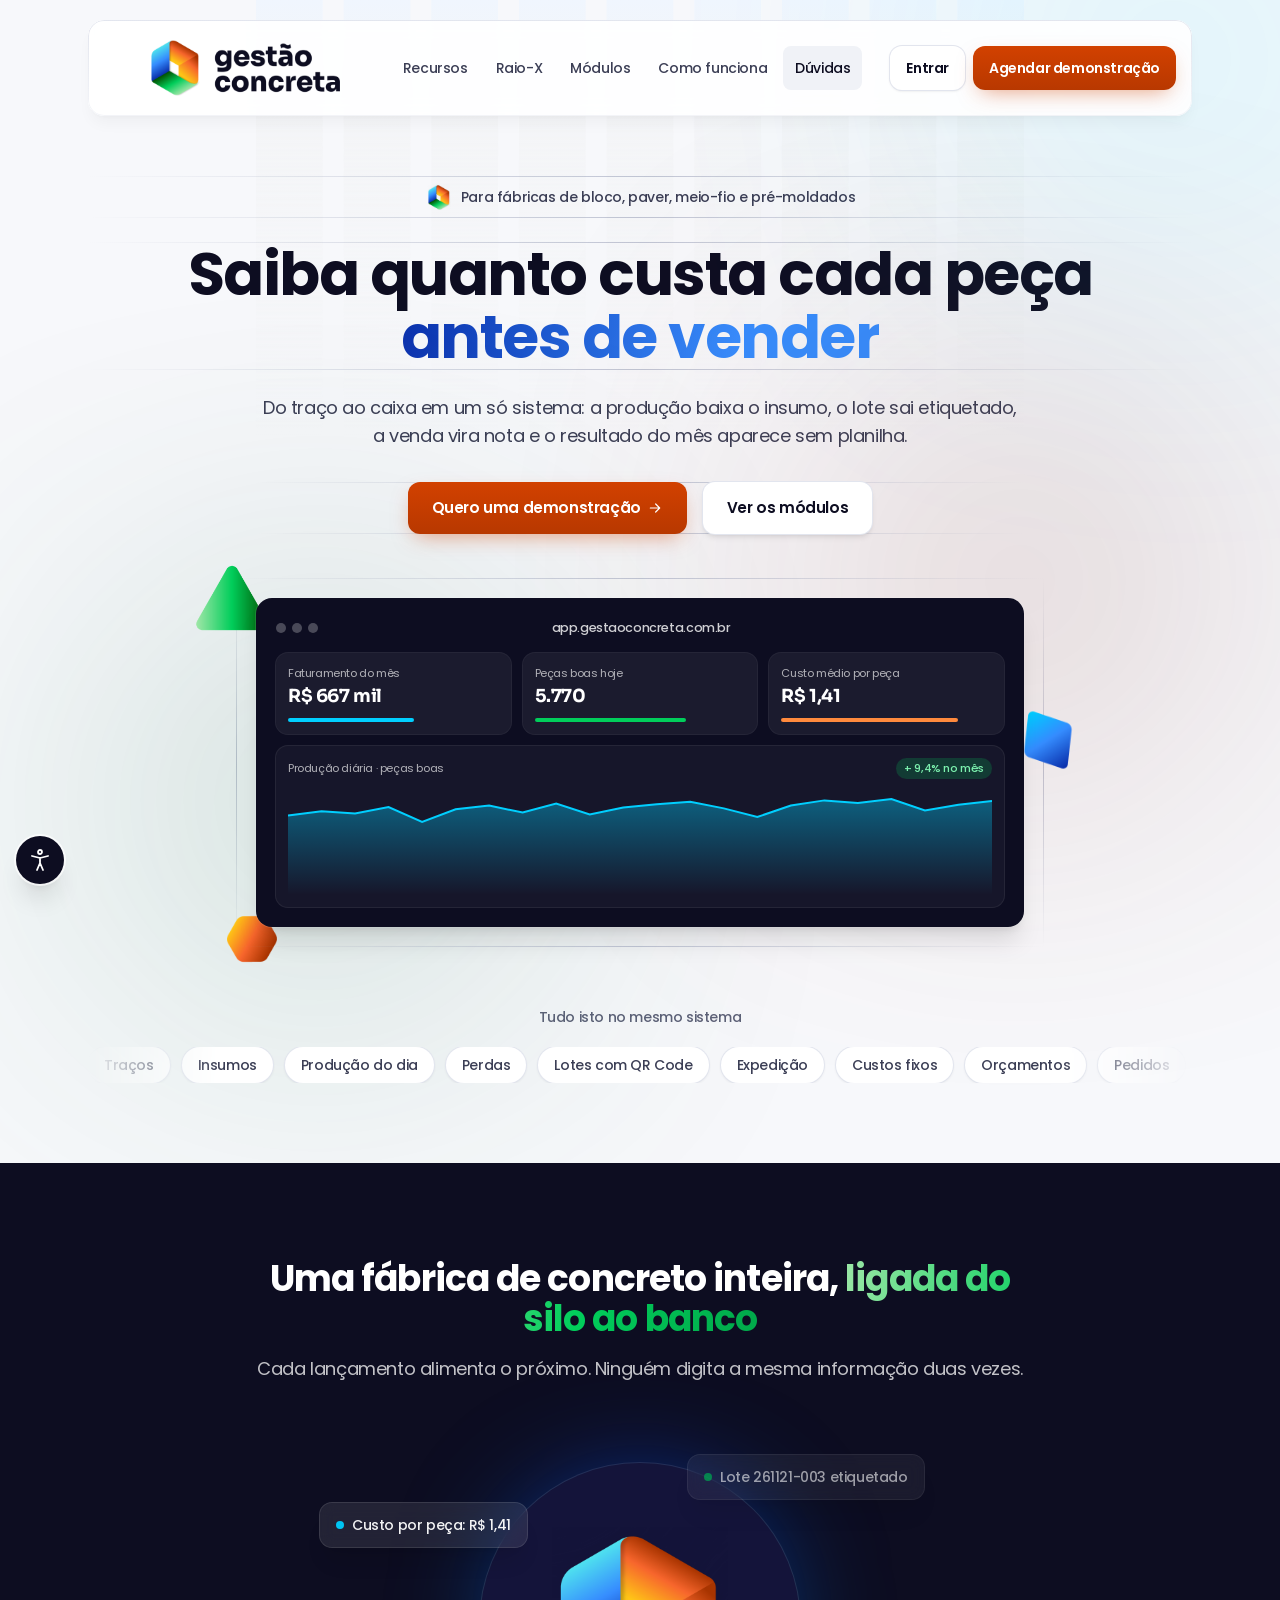
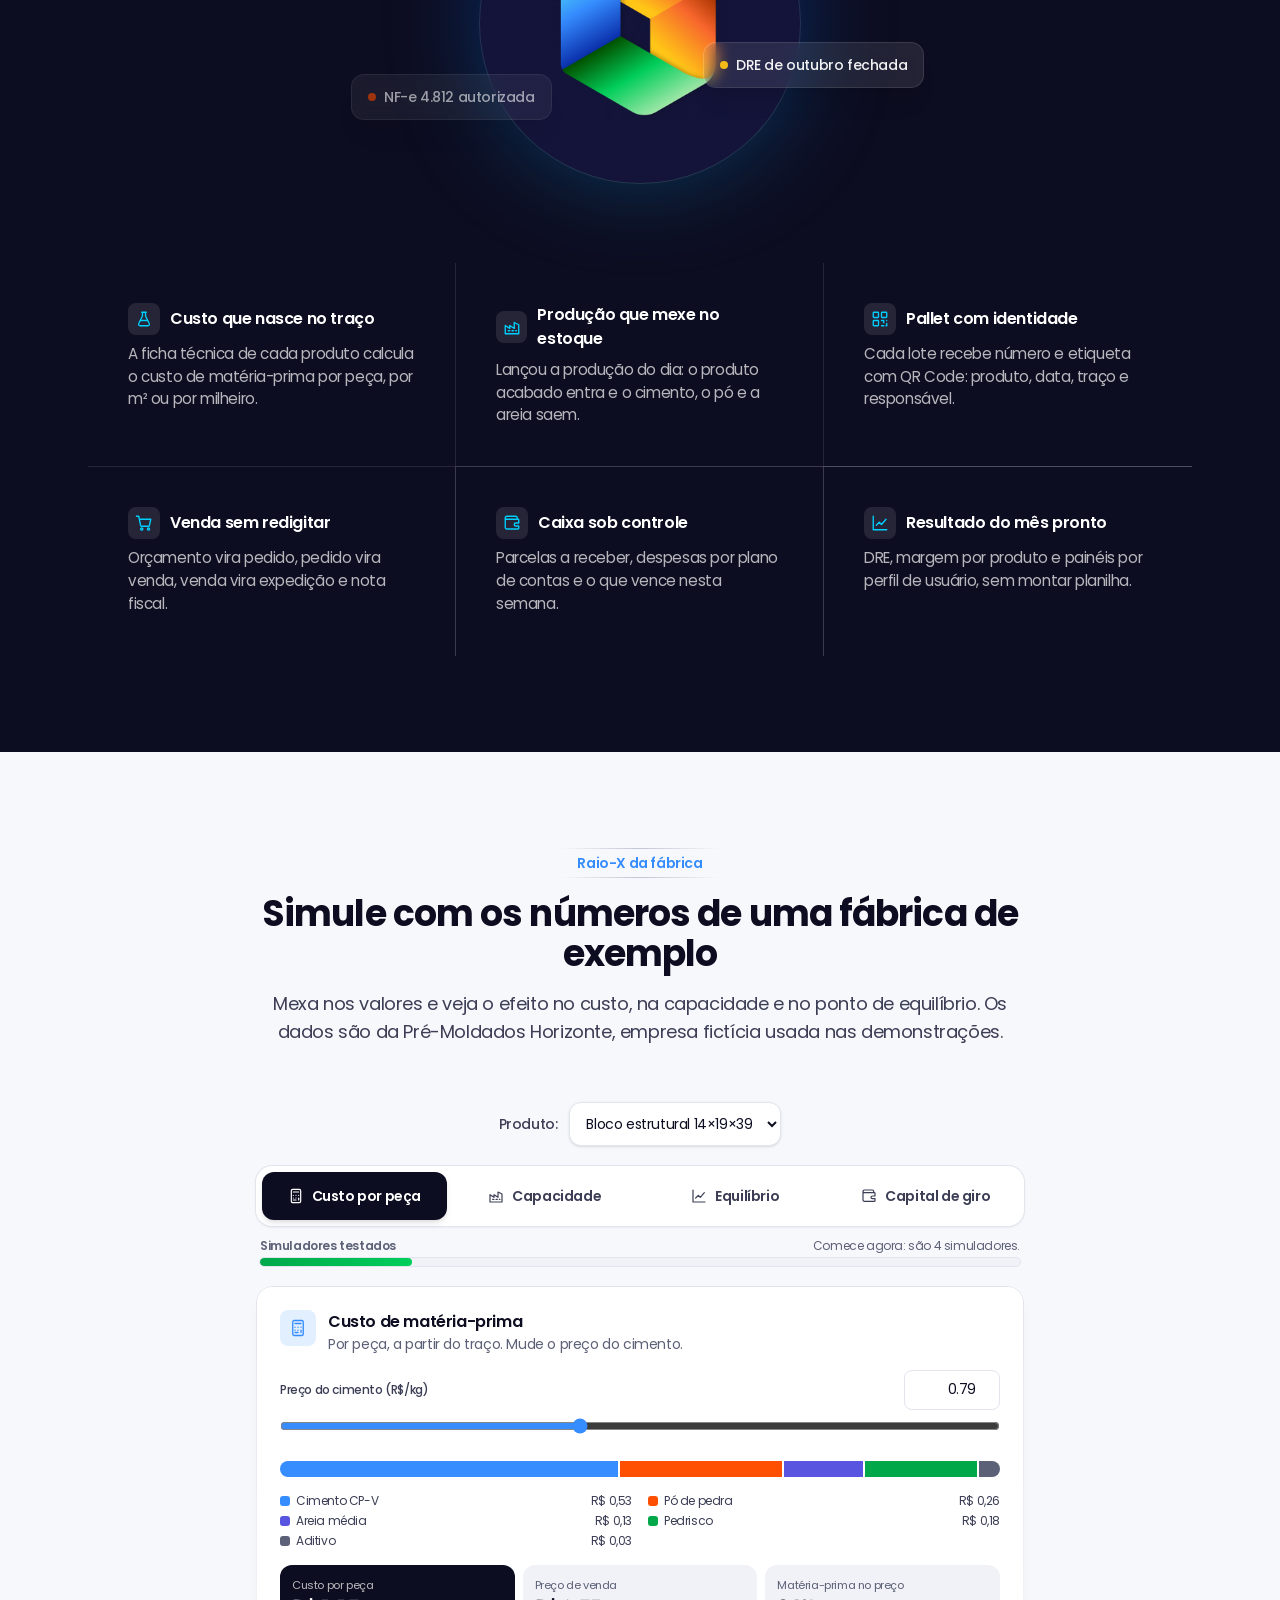
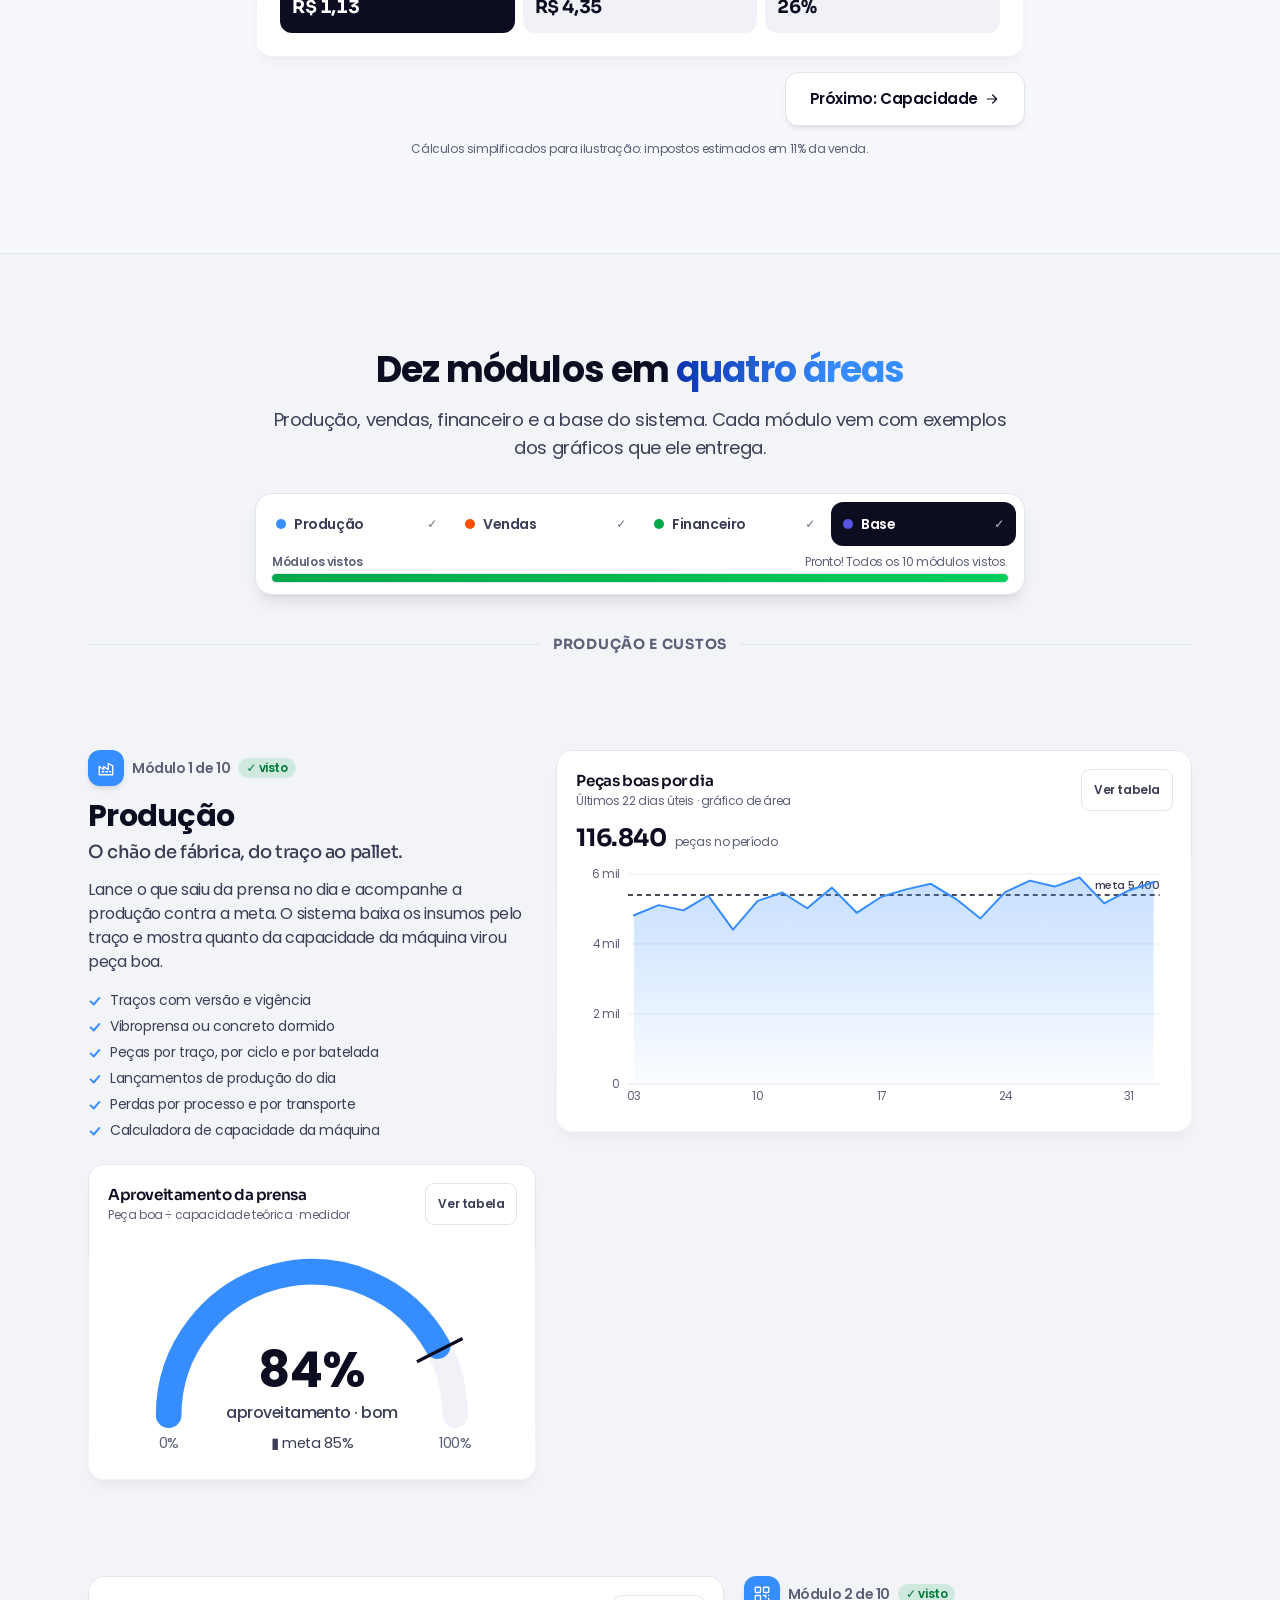
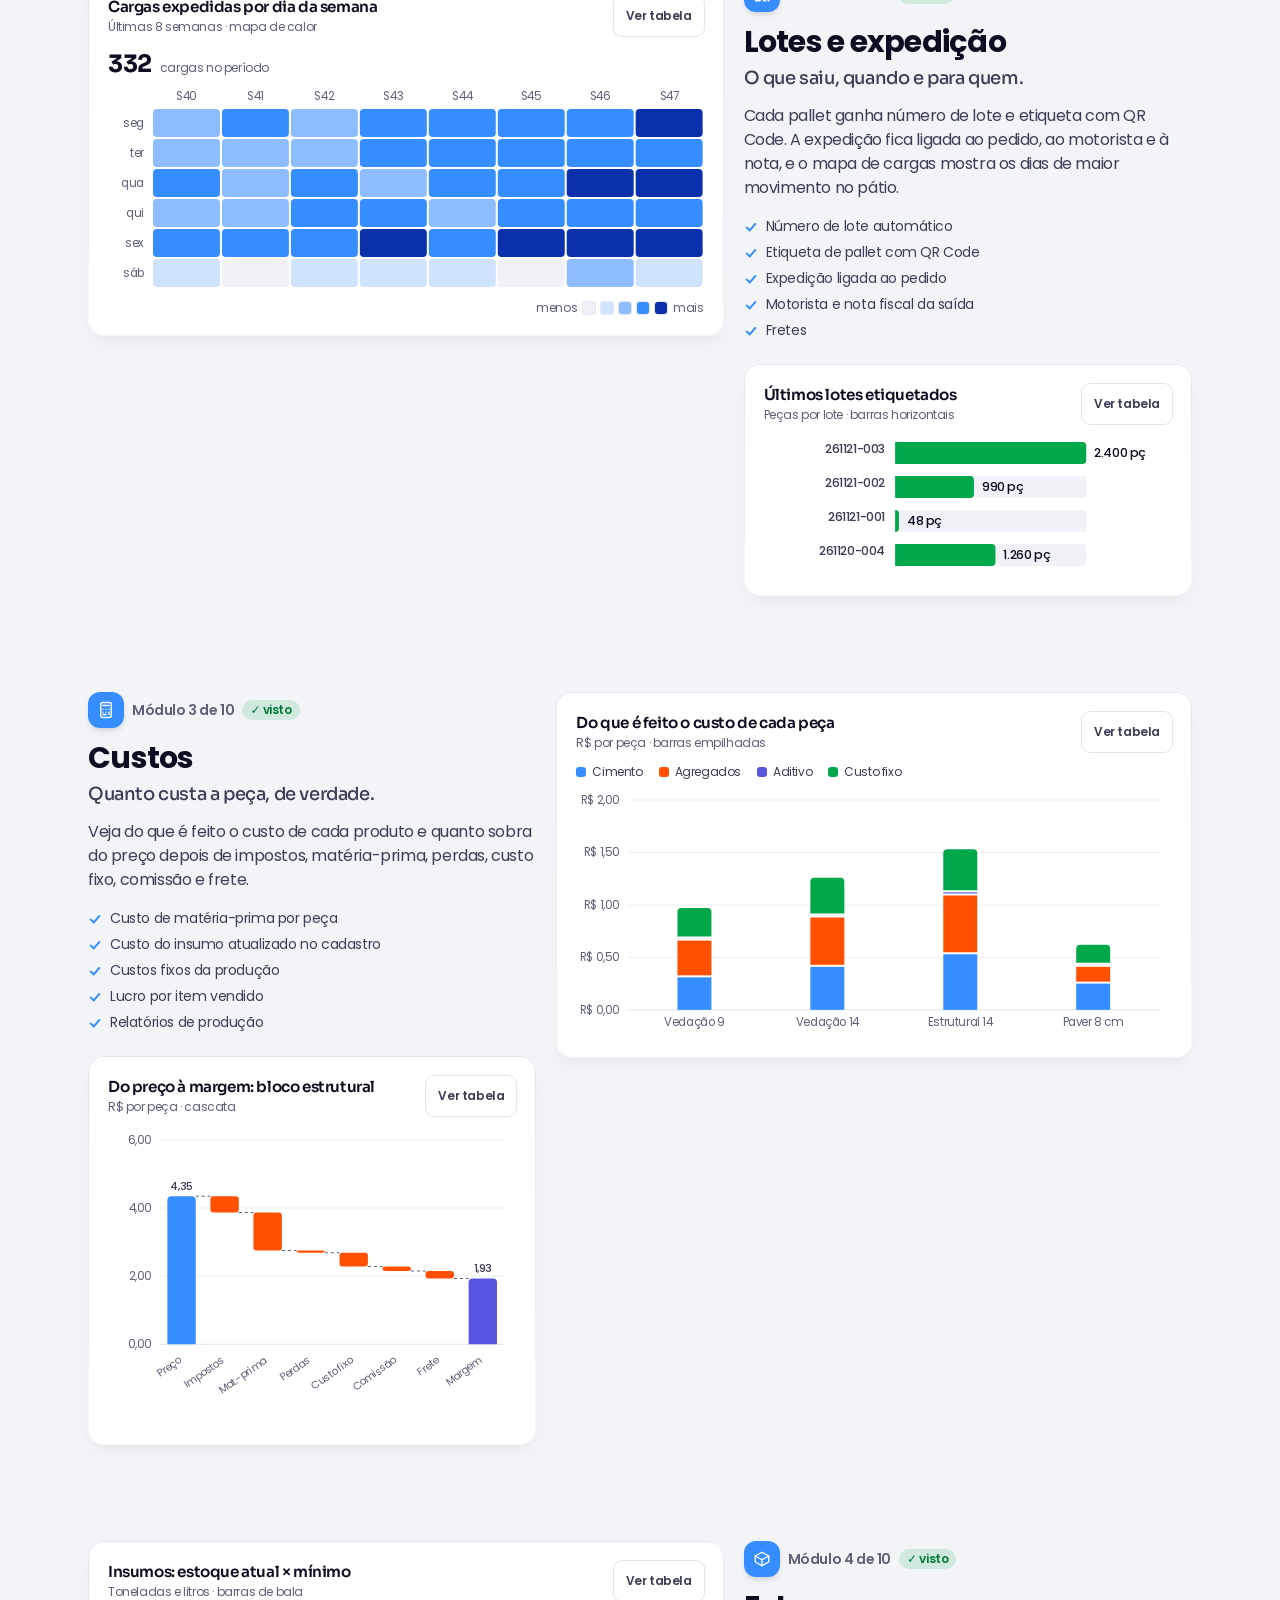
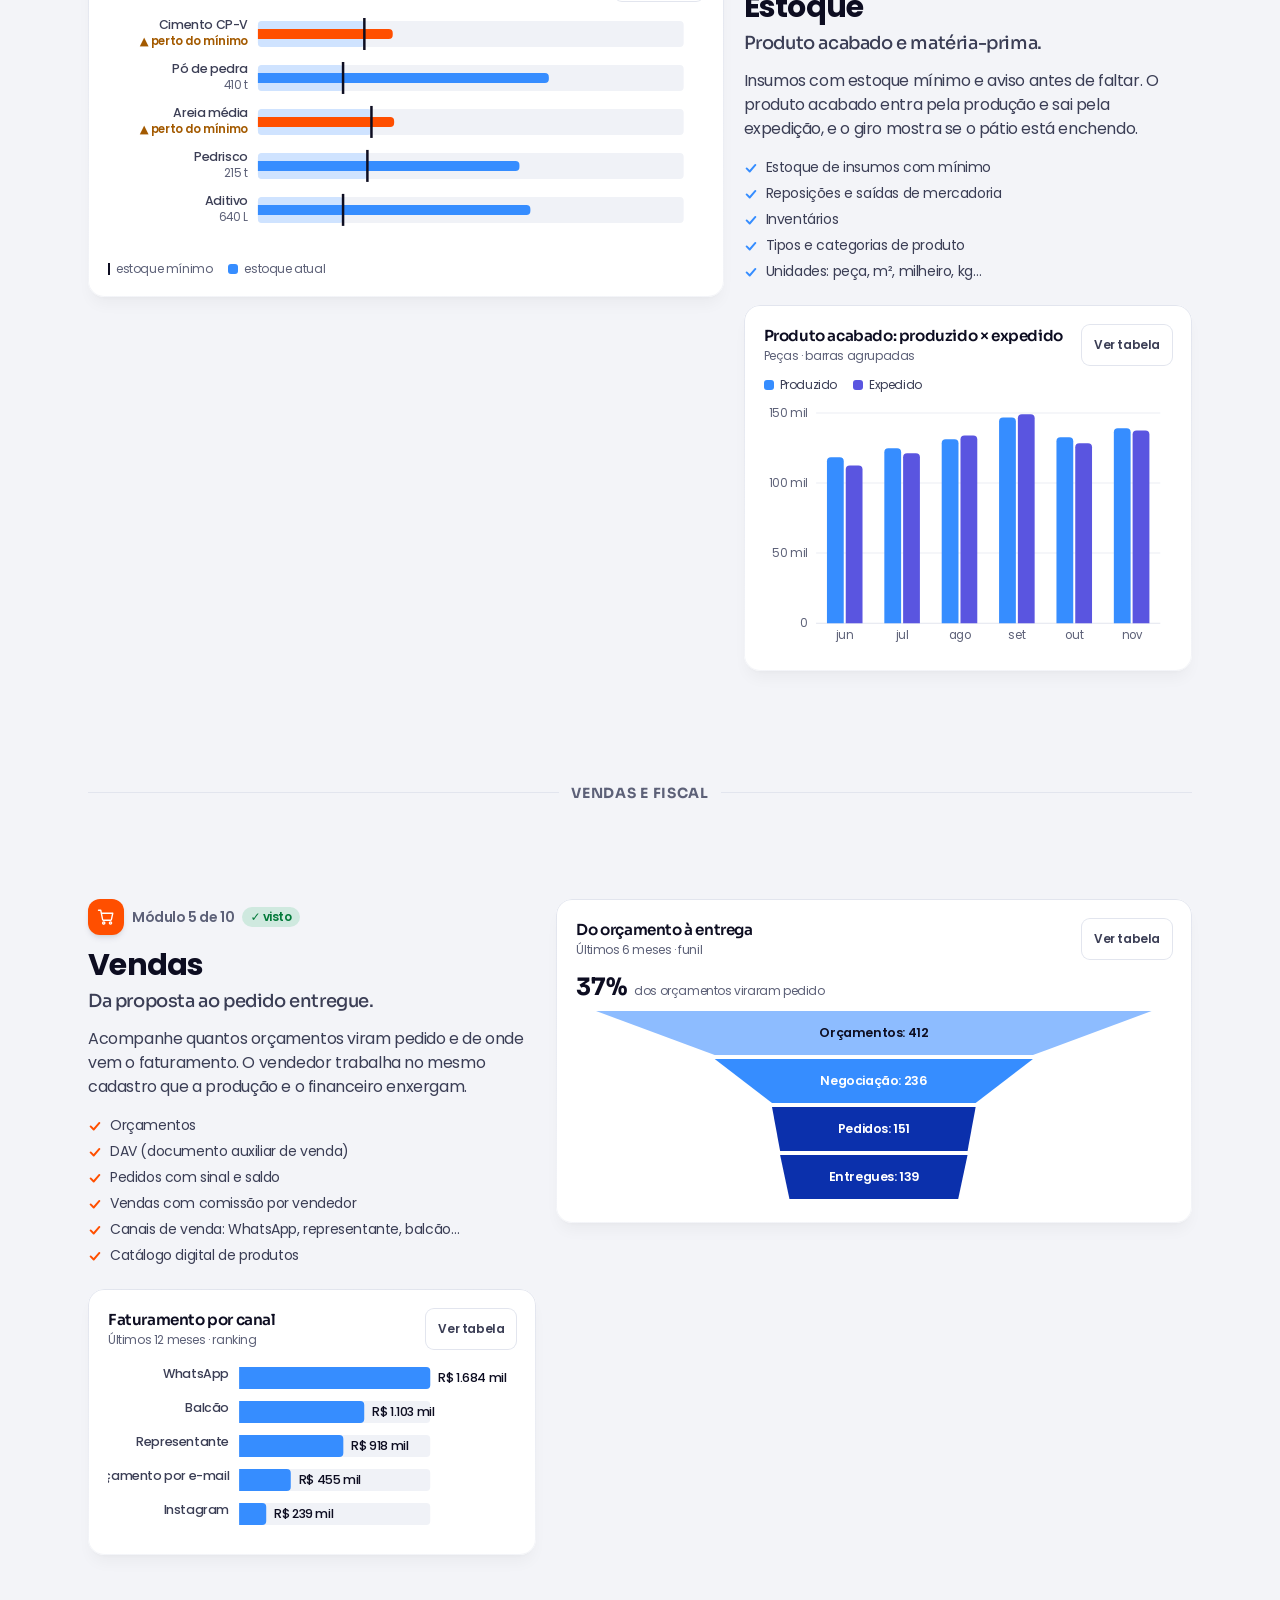
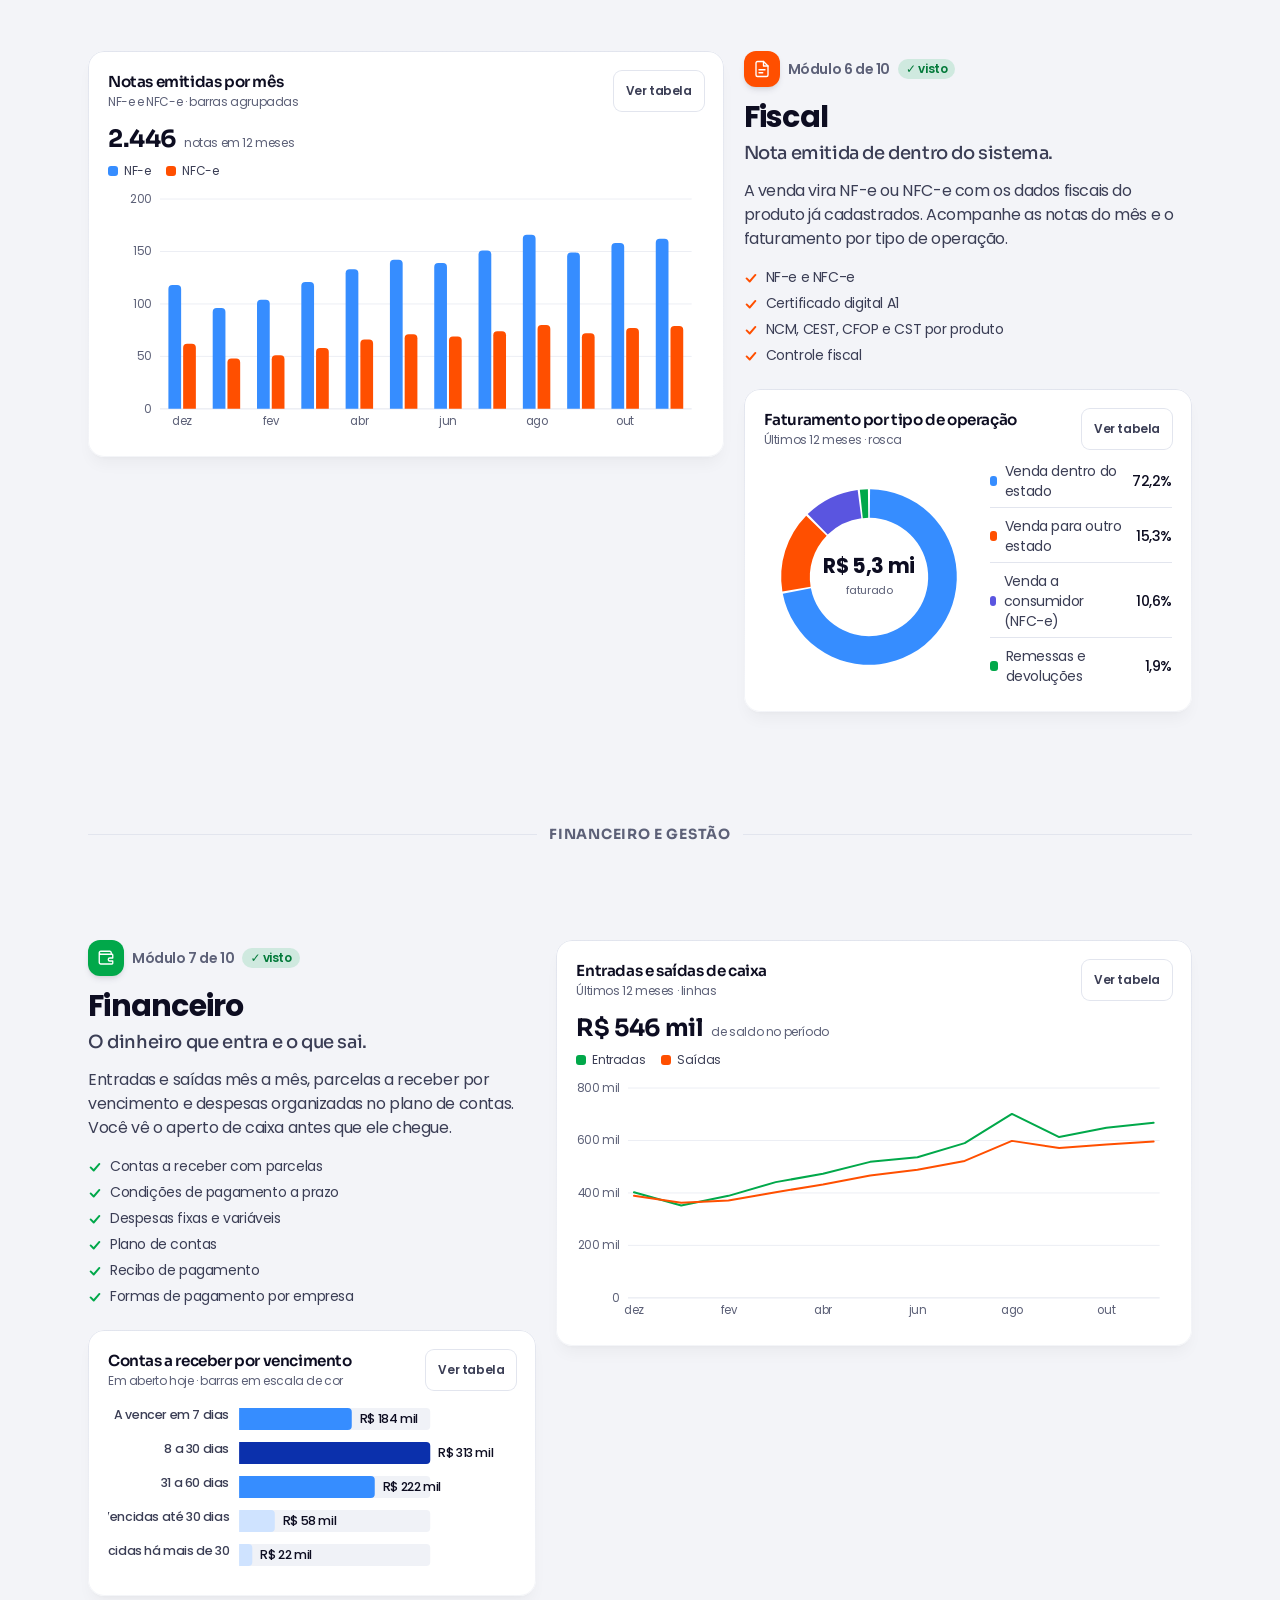
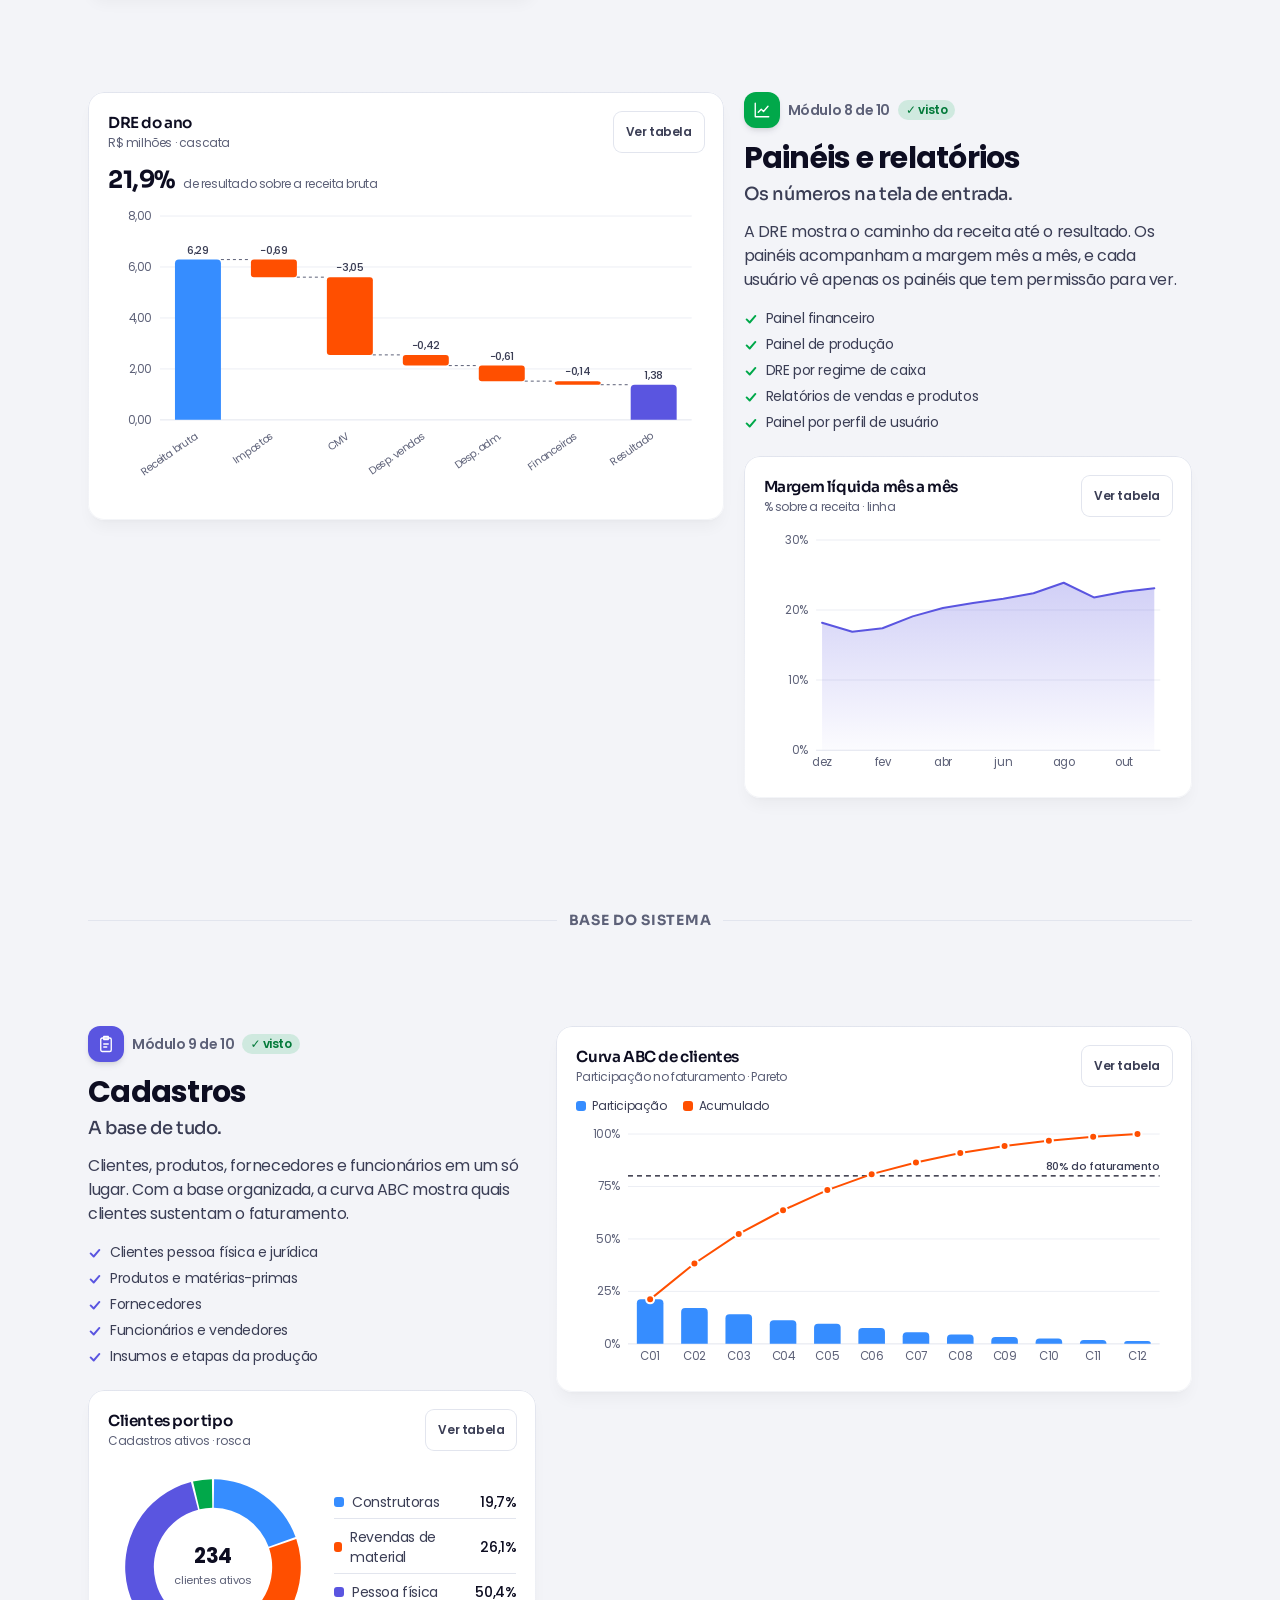
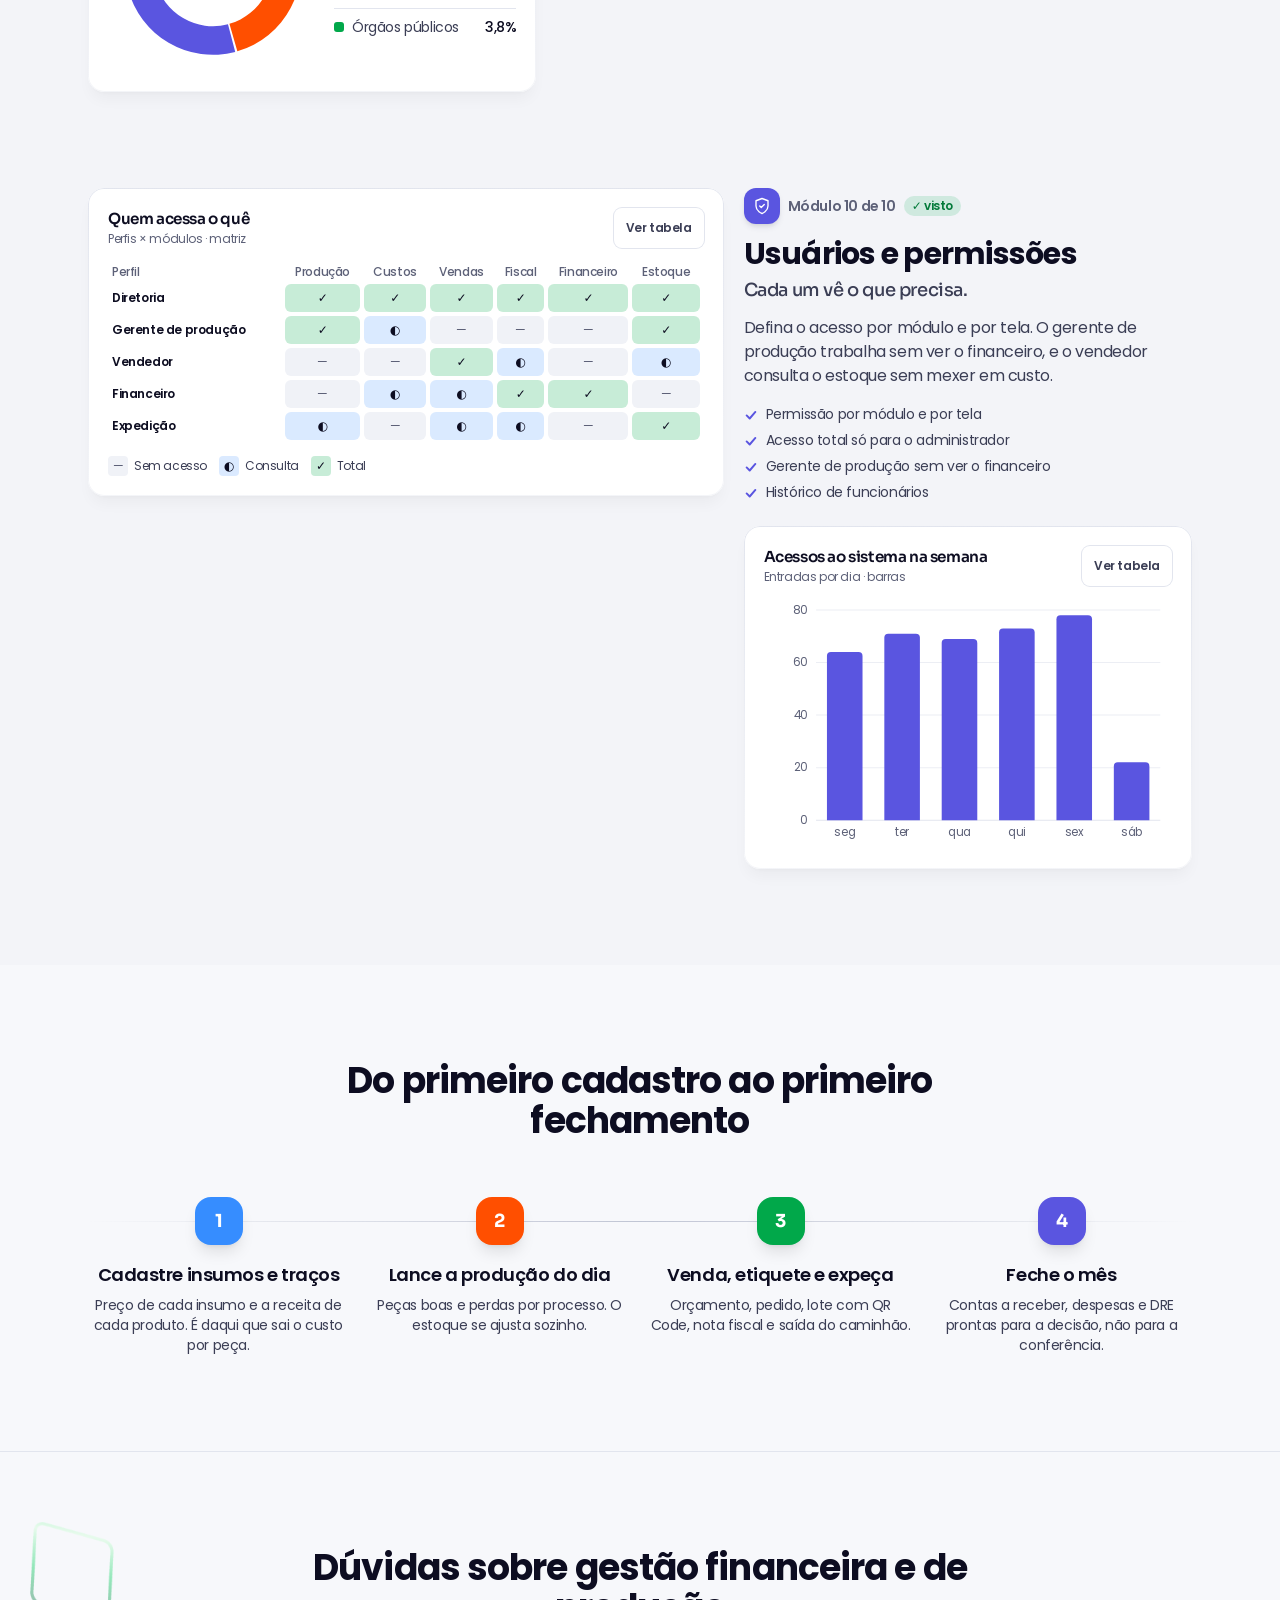
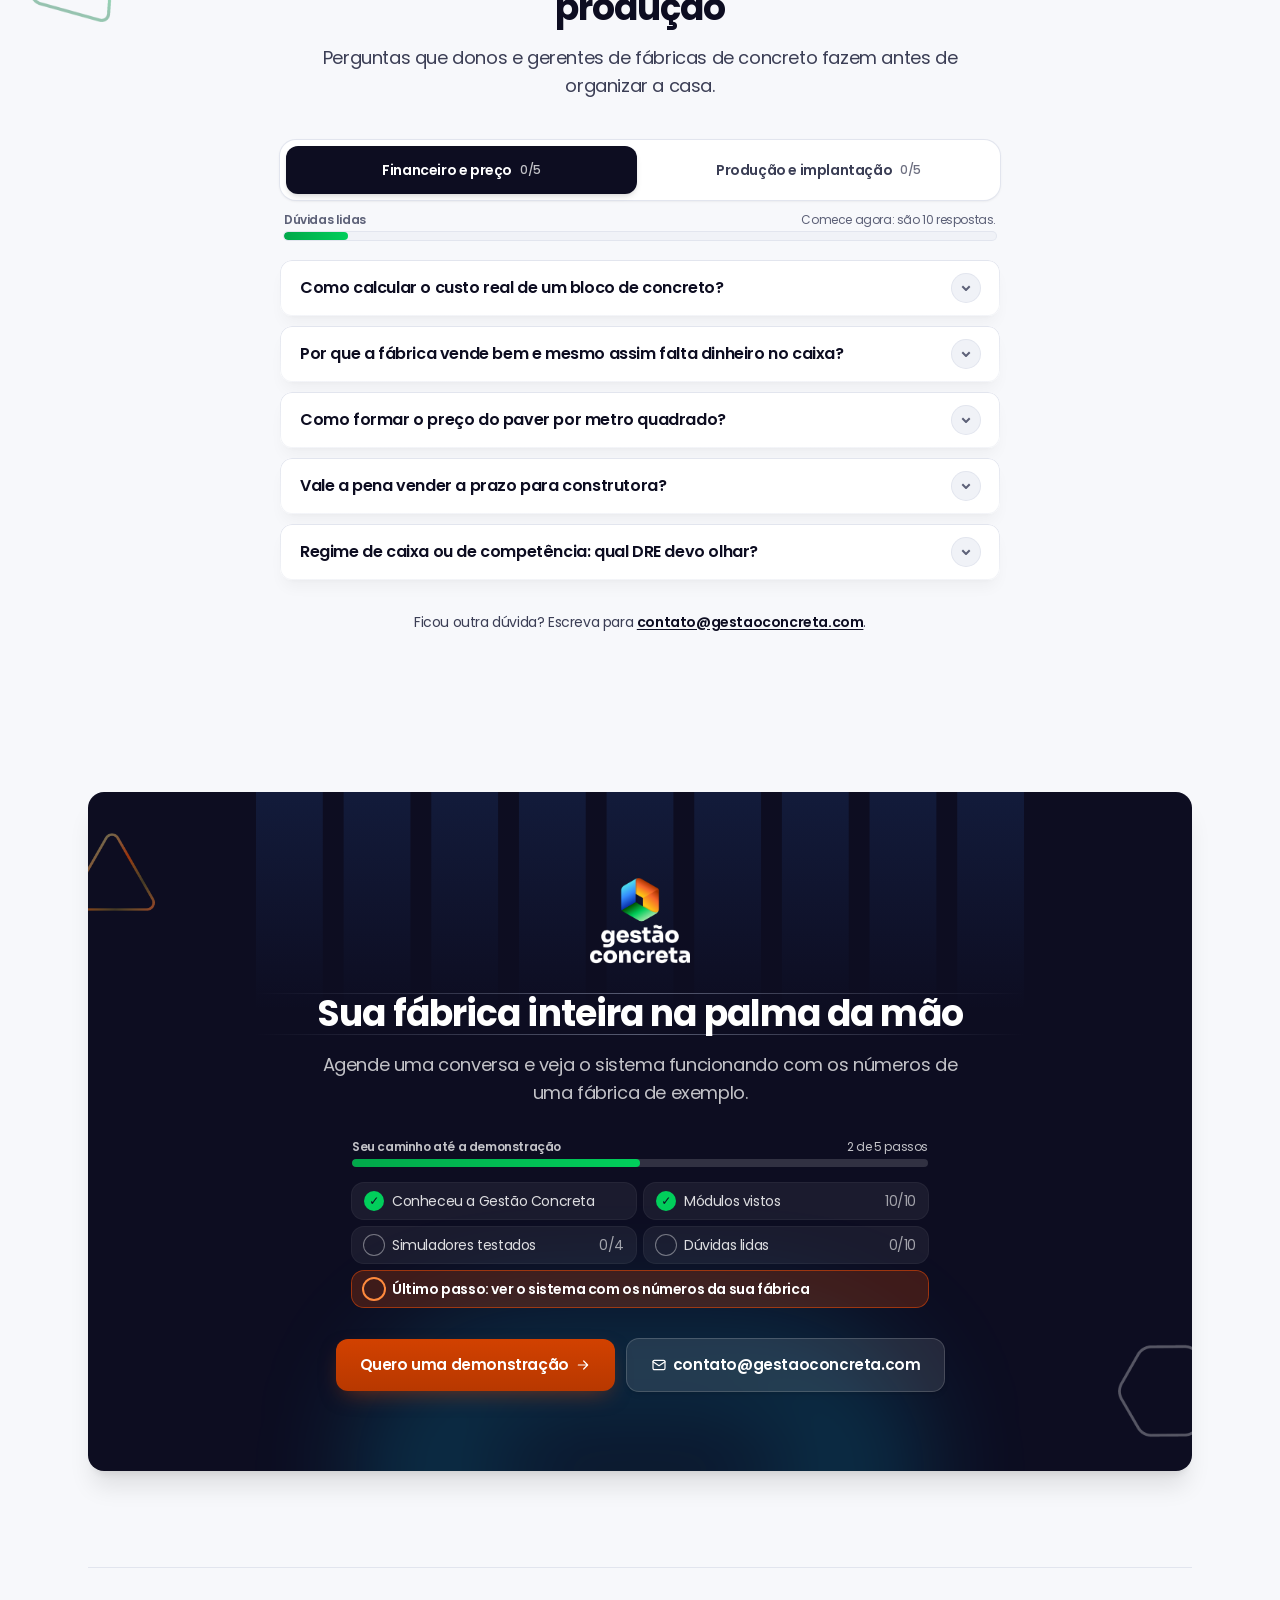
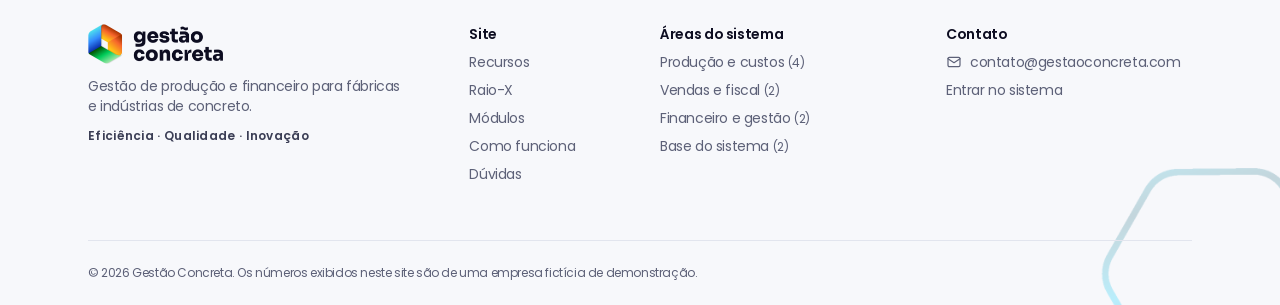
==== index.html @ b973476f "Site Gestão Concreta" ====
<!DOCTYPE html><!--iDAPChiqQMpKISKOtSKgP--><html lang="pt-BR" data-tema="claro" data-contraste="normal" data-movimento="normal"><head><meta charSet="utf-8"/><meta name="viewport" content="width=device-width, initial-scale=1"/><link rel="preload" href="/_next/static/media/b65882aea40895ff-s.p.ttf" as="font" crossorigin="" type="font/ttf"/><link rel="preload" href="/_next/static/media/b77c440ca9b87d33-s.p.ttf" as="font" crossorigin="" type="font/ttf"/><link rel="preload" href="/_next/static/media/d73b390dc2633c93-s.p.ttf" as="font" crossorigin="" type="font/ttf"/><link rel="preload" href="/_next/static/media/e33b242085fea3bf-s.p.ttf" as="font" crossorigin="" type="font/ttf"/><link rel="preload" href="/_next/static/media/ecf729077cedfaf0-s.p.ttf" as="font" crossorigin="" type="font/ttf"/><link rel="preload" as="image" href="/marca/logos/logo-horizontal-positiva-transparente.png"/><link rel="preload" as="image" href="/marca/logos/logo-horizontal-negativa-transparente.png"/><link rel="preload" as="image" href="/imagens/fundo/stripes.svg"/><link rel="stylesheet" href="/_next/static/css/c343f443dbe96c12.css" data-precedence="next"/><link rel="preload" as="script" fetchPriority="low" href="/_next/static/chunks/webpack-6ee9a981f274dc11.js"/><script src="/_next/static/chunks/4bd1b696-c023c6e3521b1417.js" async=""></script><script src="/_next/static/chunks/255-0e5ac6cd71b0e266.js" async=""></script><script src="/_next/static/chunks/main-app-4111e4307b3f79c0.js" async=""></script><script src="/_next/static/chunks/239-a04d7d8c0728e830.js" async=""></script><script src="/_next/static/chunks/619-9168df9c2a29b74b.js" async=""></script><script src="/_next/static/chunks/app/(default)/layout-7e180f0e54725e6a.js" async=""></script><script src="/_next/static/chunks/app/(default)/page-aa049037f4629e9d.js" async=""></script><meta name="next-size-adjust" content=""/><meta name="theme-color" content="#0D0D21"/><title>Gestão Concreta — gestão de produção e financeiro para fábricas de concreto</title><meta name="description" content="Sistema de gestão para fábricas e indústrias de concreto: traço com custo por peça, produção, lotes com QR Code, vendas, NF-e, contas a receber e DRE no mesmo lugar."/><meta property="og:title" content="Gestão Concreta — gestão de produção e financeiro para fábricas de concreto"/><meta property="og:description" content="Sistema de gestão para fábricas e indústrias de concreto: traço com custo por peça, produção, lotes com QR Code, vendas, NF-e, contas a receber e DRE no mesmo lugar."/><meta property="og:locale" content="pt_BR"/><meta property="og:image" content="https://xn--gestoconcreta-zeb.com/marca/logos/logo-horizontal-negativa-transparente.png"/><meta property="og:type" content="website"/><meta name="twitter:card" content="summary_large_image"/><meta name="twitter:title" content="Gestão Concreta — gestão de produção e financeiro para fábricas de concreto"/><meta name="twitter:description" content="Sistema de gestão para fábricas e indústrias de concreto: traço com custo por peça, produção, lotes com QR Code, vendas, NF-e, contas a receber e DRE no mesmo lugar."/><meta name="twitter:image" content="https://xn--gestoconcreta-zeb.com/marca/logos/logo-horizontal-negativa-transparente.png"/><link rel="icon" href="/favicon.ico" type="image/x-icon" sizes="16x16"/><link rel="icon" href="/marca/favicons/favicon-32x32.png" sizes="32x32" type="image/png"/><link rel="icon" href="/marca/favicons/favicon-192x192.png" sizes="192x192" type="image/png"/><link rel="apple-touch-icon" href="/marca/favicons/apple-touch-icon.png"/><script>(function(){try{var p=Object.assign({"fonte":100,"tema":"sistema","contraste":"normal","movimento":"sistema"},JSON.parse(localStorage.getItem("gc-acessibilidade")||"{}"));var d=document.documentElement;var esc=p.tema==="escuro"||(p.tema==="sistema"&&matchMedia("(prefers-color-scheme: dark)").matches);d.dataset.tema=esc?"escuro":"claro";d.dataset.contraste=p.contraste;var red=p.movimento==="reduzido"||(p.movimento==="sistema"&&matchMedia("(prefers-reduced-motion: reduce)").matches);d.dataset.movimento=red?"reduzido":"normal";d.style.setProperty("--escala-fonte",p.fonte+"%")}catch(e){}})();</script><script src="/_next/static/chunks/polyfills-42372ed130431b0a.js" noModule=""></script></head><body class="__variable_627bf3 __variable_5f56ca bg-fundo font-texto tracking-tight text-tinta antialiased"><div hidden=""><!--$--><!--/$--></div><a href="#conteudo" class="sr-only z-50 rounded-lg bg-preto px-4 py-2 text-white focus:not-sr-only focus:fixed focus:left-4 focus:top-4">Pular para o conteúdo</a><div class="flex min-h-screen flex-col overflow-hidden supports-[overflow:clip]:overflow-clip"><header class="fixed top-2 z-30 w-full md:top-5"><div class="mx-auto max-w-6xl px-4 sm:px-6"><div class="cartao relative flex items-center justify-between gap-3 overflow-hidden rounded-2xl! bg-superficie/90! px-4 backdrop-blur-sm transition-[height] duration-200 h-20 md:h-24"><div class="flex h-full flex-1 items-center lg:justify-center lg:pl-2"><a class="inline-flex shrink-0" aria-label="Gestão Concreta — início" href="/"><img alt="" width="1072" height="317" decoding="async" data-nimg="1" class="w-auto transition-[height] duration-200 h-11 md:h-14 escuro:hidden" style="color:transparent" src="/marca/logos/logo-horizontal-positiva-transparente.png"/><img alt="" width="1072" height="317" decoding="async" data-nimg="1" class="w-auto transition-[height] duration-200 h-11 md:h-14 hidden escuro:block" style="color:transparent" src="/marca/logos/logo-horizontal-negativa-transparente.png"/></a></div><nav aria-label="Seções do site" class="hidden shrink-0 lg:block"><ul class="flex items-center gap-1 text-sm"><li><a href="#recursos" class="flex min-h-11 items-center rounded-lg px-3 font-medium transition duration-150 hover:bg-superficie-2 hover:text-tinta text-tinta-2">Recursos</a></li><li><a href="#raio-x" class="flex min-h-11 items-center rounded-lg px-3 font-medium transition duration-150 hover:bg-superficie-2 hover:text-tinta text-tinta-2">Raio-X</a></li><li><a href="#modulos" class="flex min-h-11 items-center rounded-lg px-3 font-medium transition duration-150 hover:bg-superficie-2 hover:text-tinta text-tinta-2">Módulos</a></li><li><a href="#como-funciona" class="flex min-h-11 items-center rounded-lg px-3 font-medium transition duration-150 hover:bg-superficie-2 hover:text-tinta text-tinta-2">Como funciona</a></li><li><a href="#duvidas" class="flex min-h-11 items-center rounded-lg px-3 font-medium transition duration-150 hover:bg-superficie-2 hover:text-tinta text-tinta-2">Dúvidas</a></li></ul></nav><div class="flex shrink-0 items-center gap-2 lg:ml-4"><a href="https://app.gestaoconcreta.com.br" class="btn-sm btn-claro hidden sm:inline-flex">Entrar</a><a href="mailto:contato@gestaoconcreta.com?subject=Quero%20conhecer%20a%20Gest%C3%A3o%20Concreta" class="btn-sm btn-principal hidden sm:inline-flex">Agendar demonstração</a><button type="button" class="flex size-11 items-center justify-center rounded-lg text-tinta hover:bg-superficie-2 lg:hidden" aria-expanded="false" aria-controls="menu-movel" aria-label="Abrir menu"><svg viewBox="0 0 24 24" fill="none" stroke="currentColor" stroke-width="1.8" stroke-linecap="round" stroke-linejoin="round" class="size-5" aria-hidden="true"><path d="M4 7h16M4 12h16M4 17h16"></path></svg></button></div><span aria-hidden="true" class="absolute bottom-0 left-0 h-[3px] bg-linear-to-r from-[#01A84A] to-[#01CE5B] transition-[width] duration-150" style="width:0%"></span></div></div></header><main id="conteudo" class="grow" tabindex="-1"><section class="relative"><div class="pointer-events-none absolute left-1/2 top-0 -z-10 -translate-x-1/2" aria-hidden="true"><img alt="" width="768" height="432" decoding="async" data-nimg="1" class="max-w-none opacity-80 escuro:hidden" style="color:transparent" src="/imagens/fundo/stripes.svg"/></div><div class="pointer-events-none absolute -top-32 left-1/2 ml-[560px] -translate-x-1/2" aria-hidden="true"><div class="h-80 w-80 rounded-full bg-linear-to-tr from-[#00CFFF] opacity-50 blur-[160px]"></div></div><div class="pointer-events-none absolute left-1/2 top-[420px] ml-[380px] -translate-x-1/2" aria-hidden="true"><div class="h-80 w-80 rounded-full bg-linear-to-tr from-[#FF4F00] to-[#0D0D21] opacity-40 blur-[160px]"></div></div><div class="pointer-events-none absolute left-1/2 top-[640px] -ml-[320px] -translate-x-1/2" aria-hidden="true"><div class="h-80 w-80 rounded-full bg-linear-to-tr from-[#01CE5B] to-[#0D0D21] opacity-40 blur-[160px]"></div></div><div class="mx-auto max-w-6xl px-4 sm:px-6"><div class="pb-12 pt-32 md:pb-20 md:pt-44"><div class="pb-12 text-center md:pb-16"><div class="linha-y mb-6" data-revelar="true"><p class="flex flex-wrap items-center justify-center gap-2 py-1.5 text-sm font-medium text-tinta-2"><img alt="" loading="lazy" width="28" height="28" decoding="async" data-nimg="1" class="size-7" style="color:transparent" src="/marca/simbolo/simbolo-principal-transparente.png"/>Para fábricas de bloco, paver, meio-fio e pré-moldados</p></div><h1 class="linha-y mb-6 text-[2.6rem] font-bold leading-[1.05] md:text-6xl" data-revelar="true" style="--atraso:60ms">Saiba quanto custa cada peça<!-- --> <br class="max-lg:hidden"/><span class="degrade-azul">antes de vender</span></h1><div class="mx-auto max-w-3xl"><p class="mb-8 text-lg text-tinta-2" data-revelar="true" style="--atraso:120ms">Do traço ao caixa em um só sistema: a produção baixa o insumo, o lote sai etiquetado, a venda vira nota e o resultado do mês aparece sem planilha.</p><div class="relative before:absolute before:inset-0 before:linha-y"><div class="relative mx-auto max-w-xs sm:flex sm:max-w-none sm:justify-center" data-revelar="true" style="--atraso:180ms"><a class="btn btn-principal group mb-4 w-full sm:mb-0 sm:w-auto" href="mailto:contato@gestaoconcreta.com?subject=Quero%20conhecer%20a%20Gest%C3%A3o%20Concreta">Quero uma demonstração<svg viewBox="0 0 24 24" fill="none" stroke="currentColor" stroke-width="1.8" stroke-linecap="round" stroke-linejoin="round" class="size-4 transition-transform group-hover:translate-x-0.5" aria-hidden="true"><path d="M5 12h14M13 6l6 6-6 6"></path></svg></a><a class="btn btn-claro w-full sm:ml-4 sm:w-auto" href="#modulos">Ver os módulos</a></div></div></div></div><div class="relative mx-auto max-w-3xl" data-revelar="true" style="--atraso:240ms"><img alt="" aria-hidden="true" loading="lazy" width="300" height="300" decoding="async" data-nimg="1" class="pointer-events-none absolute -left-16 -top-10 hidden w-20 animate-flutuar md:block" style="color:transparent" src="/marca/elementos/triangulo-verde.png"/><img alt="" aria-hidden="true" loading="lazy" width="300" height="300" decoding="async" data-nimg="1" class="pointer-events-none absolute -right-14 top-1/3 hidden w-16 animate-flutuar md:block" style="color:transparent;animation-delay:1.2s" src="/marca/elementos/losango-azul.png"/><img alt="" aria-hidden="true" loading="lazy" width="300" height="300" decoding="async" data-nimg="1" class="pointer-events-none absolute -bottom-10 -left-8 hidden w-14 animate-flutuar md:block" style="color:transparent;animation-delay:2.4s" src="/marca/elementos/hexagono-laranja.png"/><div class="relative rounded-2xl bg-preto p-4 shadow-xl ring-1 ring-white/10 before:pointer-events-none before:absolute before:-inset-5 before:linha-y after:absolute after:-inset-5 after:-z-10 after:linha-x sm:p-5" role="img" aria-label="Ilustração de painel: faturamento do mês R$ 667 mil, 5.770 peças boas hoje, custo médio de R$ 1,41 por peça e gráfico de produção diária subindo."><div class="mb-4 flex items-center justify-between" aria-hidden="true"><span class="flex gap-1.5"><span class="size-2.5 rounded-full bg-white/25"></span><span class="size-2.5 rounded-full bg-white/25"></span><span class="size-2.5 rounded-full bg-white/25"></span></span><span class="text-[0.8rem] font-medium text-white/80">app.gestaoconcreta.com.br</span><span class="w-10"></span></div><div class="grid gap-3 sm:grid-cols-3" aria-hidden="true"><div class="animate-flutuar rounded-xl bg-white/[0.06] p-3 ring-1 ring-white/10" style="animation-delay:0s"><p class="text-[0.7rem] text-white/65">Faturamento do mês</p><p class="font-titulo text-lg font-bold text-white">R$ 667 mil</p><span class="mt-2 block h-1 rounded-full" style="background:#00CFFF;width:60%"></span></div><div class="animate-flutuar rounded-xl bg-white/[0.06] p-3 ring-1 ring-white/10" style="animation-delay:0.6s"><p class="text-[0.7rem] text-white/65">Peças boas hoje</p><p class="font-titulo text-lg font-bold text-white">5.770</p><span class="mt-2 block h-1 rounded-full" style="background:#01CE5B;width:72%"></span></div><div class="animate-flutuar rounded-xl bg-white/[0.06] p-3 ring-1 ring-white/10" style="animation-delay:1.2s"><p class="text-[0.7rem] text-white/65">Custo médio por peça</p><p class="font-titulo text-lg font-bold text-white">R$ 1,41</p><span class="mt-2 block h-1 rounded-full" style="background:#FF8A3D;width:84%"></span></div></div><div class="mt-3 rounded-xl bg-white/[0.04] p-3 ring-1 ring-white/10" aria-hidden="true"><div class="mb-1 flex items-center justify-between text-[0.7rem] text-white/65"><span>Produção diária · peças boas</span><span class="rounded-full bg-[#01CE5B]/20 px-2 py-0.5 font-medium text-[#7CF0AE]">+ 9,4% no mês</span></div><svg viewBox="0 0 100 42" preserveAspectRatio="none" class="h-28 w-full"><defs><linearGradient id="topo-area" x1="0" x2="0" y1="0" y2="1"><stop offset="0%" stop-color="#00CFFF" stop-opacity="0.4"></stop><stop offset="100%" stop-color="#00CFFF" stop-opacity="0"></stop></linearGradient></defs><path d="M0,42 L0,12.223728813559323 L4.761904761904762,10.552542372881355 L9.523809523809524,11.416949152542376 L14.285714285714285,8.996610169491529 L19.047619047619047,14.586440677966102 L23.809523809523807,9.861016949152543 L28.57142857142857,8.477966101694914 L33.33333333333333,11.071186440677966 L38.095238095238095,7.671186440677964 L42.857142857142854,11.820338983050846 L47.61904761904761,9.169491525423727 L52.38095238095239,7.959322033898303 L57.14285714285714,7.037288135593222 L61.904761904761905,9.515254237288136 L66.66666666666666,12.74237288135593 L71.42857142857143,8.420338983050847 L76.19047619047619,6.5186440677966075 L80.95238095238095,7.498305084745759 L85.71428571428571,6 L90.47619047619048,10.264406779661016 L95.23809523809523,8.132203389830508 L100,6.749152542372883 L100,42 Z" fill="url(#topo-area)"></path><path d="M0,12.223728813559323 L4.761904761904762,10.552542372881355 L9.523809523809524,11.416949152542376 L14.285714285714285,8.996610169491529 L19.047619047619047,14.586440677966102 L23.809523809523807,9.861016949152543 L28.57142857142857,8.477966101694914 L33.33333333333333,11.071186440677966 L38.095238095238095,7.671186440677964 L42.857142857142854,11.820338983050846 L47.61904761904761,9.169491525423727 L52.38095238095239,7.959322033898303 L57.14285714285714,7.037288135593222 L61.904761904761905,9.515254237288136 L66.66666666666666,12.74237288135593 L71.42857142857143,8.420338983050847 L76.19047619047619,6.5186440677966075 L80.95238095238095,7.498305084745759 L85.71428571428571,6 L90.47619047619048,10.264406779661016 L95.23809523809523,8.132203389830508 L100,6.749152542372883" fill="none" stroke="#00CFFF" stroke-width="0.8" vector-effect="non-scaling-stroke" style="stroke-width:2"></path></svg></div></div></div></div></div></section><section aria-label="Tudo isto no mesmo sistema" class="pb-12 md:pb-20"><div class="mx-auto max-w-6xl px-4 sm:px-6"><p class="mb-5 text-center text-sm font-medium text-suave">Tudo isto no mesmo sistema</p><div class="relative overflow-hidden [mask-image:linear-gradient(to_right,transparent,black_12%,black_88%,transparent)]"><ul class="flex w-max animate-rolar gap-3" aria-hidden="true"><li class="whitespace-nowrap rounded-full bg-superficie px-4 py-2 text-sm font-medium text-tinta-2 shadow-sm ring-1 ring-linha">Traços</li><li class="whitespace-nowrap rounded-full bg-superficie px-4 py-2 text-sm font-medium text-tinta-2 shadow-sm ring-1 ring-linha">Insumos</li><li class="whitespace-nowrap rounded-full bg-superficie px-4 py-2 text-sm font-medium text-tinta-2 shadow-sm ring-1 ring-linha">Produção do dia</li><li class="whitespace-nowrap rounded-full bg-superficie px-4 py-2 text-sm font-medium text-tinta-2 shadow-sm ring-1 ring-linha">Perdas</li><li class="whitespace-nowrap rounded-full bg-superficie px-4 py-2 text-sm font-medium text-tinta-2 shadow-sm ring-1 ring-linha">Lotes com QR Code</li><li class="whitespace-nowrap rounded-full bg-superficie px-4 py-2 text-sm font-medium text-tinta-2 shadow-sm ring-1 ring-linha">Expedição</li><li class="whitespace-nowrap rounded-full bg-superficie px-4 py-2 text-sm font-medium text-tinta-2 shadow-sm ring-1 ring-linha">Custos fixos</li><li class="whitespace-nowrap rounded-full bg-superficie px-4 py-2 text-sm font-medium text-tinta-2 shadow-sm ring-1 ring-linha">Orçamentos</li><li class="whitespace-nowrap rounded-full bg-superficie px-4 py-2 text-sm font-medium text-tinta-2 shadow-sm ring-1 ring-linha">Pedidos</li><li class="whitespace-nowrap rounded-full bg-superficie px-4 py-2 text-sm font-medium text-tinta-2 shadow-sm ring-1 ring-linha">NF-e e NFC-e</li><li class="whitespace-nowrap rounded-full bg-superficie px-4 py-2 text-sm font-medium text-tinta-2 shadow-sm ring-1 ring-linha">Contas a receber</li><li class="whitespace-nowrap rounded-full bg-superficie px-4 py-2 text-sm font-medium text-tinta-2 shadow-sm ring-1 ring-linha">Despesas</li><li class="whitespace-nowrap rounded-full bg-superficie px-4 py-2 text-sm font-medium text-tinta-2 shadow-sm ring-1 ring-linha">Plano de contas</li><li class="whitespace-nowrap rounded-full bg-superficie px-4 py-2 text-sm font-medium text-tinta-2 shadow-sm ring-1 ring-linha">DRE</li><li class="whitespace-nowrap rounded-full bg-superficie px-4 py-2 text-sm font-medium text-tinta-2 shadow-sm ring-1 ring-linha">Estoque</li><li class="whitespace-nowrap rounded-full bg-superficie px-4 py-2 text-sm font-medium text-tinta-2 shadow-sm ring-1 ring-linha">Permissões</li><li class="whitespace-nowrap rounded-full bg-superficie px-4 py-2 text-sm font-medium text-tinta-2 shadow-sm ring-1 ring-linha">Traços</li><li class="whitespace-nowrap rounded-full bg-superficie px-4 py-2 text-sm font-medium text-tinta-2 shadow-sm ring-1 ring-linha">Insumos</li><li class="whitespace-nowrap rounded-full bg-superficie px-4 py-2 text-sm font-medium text-tinta-2 shadow-sm ring-1 ring-linha">Produção do dia</li><li class="whitespace-nowrap rounded-full bg-superficie px-4 py-2 text-sm font-medium text-tinta-2 shadow-sm ring-1 ring-linha">Perdas</li><li class="whitespace-nowrap rounded-full bg-superficie px-4 py-2 text-sm font-medium text-tinta-2 shadow-sm ring-1 ring-linha">Lotes com QR Code</li><li class="whitespace-nowrap rounded-full bg-superficie px-4 py-2 text-sm font-medium text-tinta-2 shadow-sm ring-1 ring-linha">Expedição</li><li class="whitespace-nowrap rounded-full bg-superficie px-4 py-2 text-sm font-medium text-tinta-2 shadow-sm ring-1 ring-linha">Custos fixos</li><li class="whitespace-nowrap rounded-full bg-superficie px-4 py-2 text-sm font-medium text-tinta-2 shadow-sm ring-1 ring-linha">Orçamentos</li><li class="whitespace-nowrap rounded-full bg-superficie px-4 py-2 text-sm font-medium text-tinta-2 shadow-sm ring-1 ring-linha">Pedidos</li><li class="whitespace-nowrap rounded-full bg-superficie px-4 py-2 text-sm font-medium text-tinta-2 shadow-sm ring-1 ring-linha">NF-e e NFC-e</li><li class="whitespace-nowrap rounded-full bg-superficie px-4 py-2 text-sm font-medium text-tinta-2 shadow-sm ring-1 ring-linha">Contas a receber</li><li class="whitespace-nowrap rounded-full bg-superficie px-4 py-2 text-sm font-medium text-tinta-2 shadow-sm ring-1 ring-linha">Despesas</li><li class="whitespace-nowrap rounded-full bg-superficie px-4 py-2 text-sm font-medium text-tinta-2 shadow-sm ring-1 ring-linha">Plano de contas</li><li class="whitespace-nowrap rounded-full bg-superficie px-4 py-2 text-sm font-medium text-tinta-2 shadow-sm ring-1 ring-linha">DRE</li><li class="whitespace-nowrap rounded-full bg-superficie px-4 py-2 text-sm font-medium text-tinta-2 shadow-sm ring-1 ring-linha">Estoque</li><li class="whitespace-nowrap rounded-full bg-superficie px-4 py-2 text-sm font-medium text-tinta-2 shadow-sm ring-1 ring-linha">Permissões</li></ul><ul class="sr-only"><li>Traços</li><li>Insumos</li><li>Produção do dia</li><li>Perdas</li><li>Lotes com QR Code</li><li>Expedição</li><li>Custos fixos</li><li>Orçamentos</li><li>Pedidos</li><li>NF-e e NFC-e</li><li>Contas a receber</li><li>Despesas</li><li>Plano de contas</li><li>DRE</li><li>Estoque</li><li>Permissões</li></ul></div></div></section><section id="recursos" class="relative bg-preto text-white"><div class="mx-auto max-w-6xl px-4 sm:px-6"><div class="py-14 md:py-24"><div class="mx-auto max-w-3xl pb-14 text-center md:pb-20"><h2 class="text-3xl font-bold text-white md:text-4xl">Uma fábrica de concreto inteira<!-- -->,<span class="degrade-verde"> ligada do silo ao banco</span></h2><p class="mt-4 text-lg text-white/75">Cada lançamento alimenta o próximo. Ninguém digita a mesma informação duas vezes.</p></div><div class="pb-16 md:pb-20" data-revelar="true"><div class="text-center"><div class="relative inline-flex rounded-full before:absolute before:inset-0 before:-z-0 before:scale-[.85] before:animate-pulsar before:rounded-full before:bg-linear-to-b before:from-[#0B30AC] before:to-[#00CFFF]/40 before:blur-3xl"><div class="relative flex size-64 items-center justify-center rounded-full bg-[#14143a] ring-1 ring-white/10 md:size-80"><img alt="Símbolo da Gestão Concreta: um cubo formado por triângulos" loading="lazy" width="600" height="600" decoding="async" data-nimg="1" class="w-40 md:w-52" style="color:transparent" src="/marca/simbolo/simbolo-principal-transparente.png"/></div><div class="pointer-events-none hidden md:block" aria-hidden="true"><span class="absolute z-10 inline-flex animate-flutuar items-center gap-2 whitespace-nowrap rounded-xl bg-white/10 px-4 py-3 text-sm font-medium text-white shadow-xl ring-1 ring-white/20 backdrop-blur -left-40 top-10 opacity-95" style="animation-delay:0s"><span class="size-2 rounded-full" style="background:#00CFFF"></span>Custo por peça: R$ 1,41</span><span class="absolute z-10 inline-flex animate-flutuar items-center gap-2 whitespace-nowrap rounded-xl bg-white/10 px-4 py-3 text-sm font-medium text-white shadow-xl ring-1 ring-white/20 backdrop-blur left-52 -top-2 opacity-60" style="animation-delay:1s"><span class="size-2 rounded-full" style="background:#01CE5B"></span>Lote 261121-003 etiquetado</span><span class="absolute z-10 inline-flex animate-flutuar items-center gap-2 whitespace-nowrap rounded-xl bg-white/10 px-4 py-3 text-sm font-medium text-white shadow-xl ring-1 ring-white/20 backdrop-blur -left-32 bottom-16 opacity-60" style="animation-delay:2s"><span class="size-2 rounded-full" style="background:#FF4F00"></span>NF-e 4.812 autorizada</span><span class="absolute z-10 inline-flex animate-flutuar items-center gap-2 whitespace-nowrap rounded-xl bg-white/10 px-4 py-3 text-sm font-medium text-white shadow-xl ring-1 ring-white/20 backdrop-blur left-56 bottom-24 opacity-95" style="animation-delay:3s"><span class="size-2 rounded-full" style="background:#FFC517"></span>DRE de outubro fechada</span></div></div></div></div><div class="grid overflow-hidden sm:grid-cols-2 lg:grid-cols-3 *:relative *:p-6 *:before:absolute *:before:bg-white/10 *:before:[block-size:100vh] *:before:[inline-size:1px] *:before:[inset-block-start:0] *:before:[inset-inline-start:-1px] *:after:absolute *:after:bg-white/10 *:after:[block-size:1px] *:after:[inline-size:100vw] *:after:[inset-block-start:-1px] *:after:[inset-inline-start:0] md:*:p-10"><article data-revelar="true" style="--atraso:0ms"><h3 class="mb-2 flex items-center gap-2.5 font-semibold text-white"><span class="flex size-8 items-center justify-center rounded-lg bg-white/10 text-[#00CFFF]"><svg viewBox="0 0 24 24" fill="none" stroke="currentColor" stroke-width="1.8" stroke-linecap="round" stroke-linejoin="round" class="size-[18px]" aria-hidden="true"><path d="M9 3h6M10 3v5L5 18a2 2 0 0 0 1.8 3h10.4a2 2 0 0 0 1.8-3L14 8V3"></path><path d="M7.5 14h9"></path></svg></span>Custo que nasce no traço</h3><p class="text-[0.95rem] text-white/70">A ficha técnica de cada produto calcula o custo de matéria-prima por peça, por m² ou por milheiro.</p></article><article data-revelar="true" style="--atraso:60ms"><h3 class="mb-2 flex items-center gap-2.5 font-semibold text-white"><span class="flex size-8 items-center justify-center rounded-lg bg-white/10 text-[#00CFFF]"><svg viewBox="0 0 24 24" fill="none" stroke="currentColor" stroke-width="1.8" stroke-linecap="round" stroke-linejoin="round" class="size-[18px]" aria-hidden="true"><path d="M3 21V10l6 4V10l6 4V6l6 3v12H3Z"></path><path d="M7 17h2M12 17h2M17 17h1"></path></svg></span>Produção que mexe no estoque</h3><p class="text-[0.95rem] text-white/70">Lançou a produção do dia: o produto acabado entra e o cimento, o pó e a areia saem.</p></article><article data-revelar="true" style="--atraso:120ms"><h3 class="mb-2 flex items-center gap-2.5 font-semibold text-white"><span class="flex size-8 items-center justify-center rounded-lg bg-white/10 text-[#00CFFF]"><svg viewBox="0 0 24 24" fill="none" stroke="currentColor" stroke-width="1.8" stroke-linecap="round" stroke-linejoin="round" class="size-[18px]" aria-hidden="true"><rect x="3" y="3" width="7" height="7" rx="1"></rect><rect x="14" y="3" width="7" height="7" rx="1"></rect><rect x="3" y="14" width="7" height="7" rx="1"></rect><path d="M14 14h3v3M21 14v.01M14 21h3M21 18v3h-1"></path></svg></span>Pallet com identidade</h3><p class="text-[0.95rem] text-white/70">Cada lote recebe número e etiqueta com QR Code: produto, data, traço e responsável.</p></article><article data-revelar="true" style="--atraso:0ms"><h3 class="mb-2 flex items-center gap-2.5 font-semibold text-white"><span class="flex size-8 items-center justify-center rounded-lg bg-white/10 text-[#00CFFF]"><svg viewBox="0 0 24 24" fill="none" stroke="currentColor" stroke-width="1.8" stroke-linecap="round" stroke-linejoin="round" class="size-[18px]" aria-hidden="true"><circle cx="9" cy="20" r="1.5"></circle><circle cx="18" cy="20" r="1.5"></circle><path d="M2 3h3l2.5 12.5a1 1 0 0 0 1 .8h9.7a1 1 0 0 0 1-.8L21 7H6"></path></svg></span>Venda sem redigitar</h3><p class="text-[0.95rem] text-white/70">Orçamento vira pedido, pedido vira venda, venda vira expedição e nota fiscal.</p></article><article data-revelar="true" style="--atraso:60ms"><h3 class="mb-2 flex items-center gap-2.5 font-semibold text-white"><span class="flex size-8 items-center justify-center rounded-lg bg-white/10 text-[#00CFFF]"><svg viewBox="0 0 24 24" fill="none" stroke="currentColor" stroke-width="1.8" stroke-linecap="round" stroke-linejoin="round" class="size-[18px]" aria-hidden="true"><path d="M19 7V5a2 2 0 0 0-2-2H5a2 2 0 0 0 0 4h15a1 1 0 0 1 1 1v4h-4a2 2 0 0 0 0 4h4v3a1 1 0 0 1-1 1H5a2 2 0 0 1-2-2V5"></path></svg></span>Caixa sob controle</h3><p class="text-[0.95rem] text-white/70">Parcelas a receber, despesas por plano de contas e o que vence nesta semana.</p></article><article data-revelar="true" style="--atraso:120ms"><h3 class="mb-2 flex items-center gap-2.5 font-semibold text-white"><span class="flex size-8 items-center justify-center rounded-lg bg-white/10 text-[#00CFFF]"><svg viewBox="0 0 24 24" fill="none" stroke="currentColor" stroke-width="1.8" stroke-linecap="round" stroke-linejoin="round" class="size-[18px]" aria-hidden="true"><path d="M3 3v18h18"></path><path d="M7 15l4-4 3 3 6-7"></path></svg></span>Resultado do mês pronto</h3><p class="text-[0.95rem] text-white/70">DRE, margem por produto e painéis por perfil de usuário, sem montar planilha.</p></article></div></div></div></section><section id="raio-x" class="relative py-14 md:py-24"><div class="mx-auto max-w-6xl px-4 sm:px-6"><div class="mx-auto max-w-3xl pb-10 text-center md:pb-14"><p class="linha-y mb-4 inline-block px-4 py-1 text-sm font-semibold text-[var(--s1)]">Raio-X da fábrica</p><h2 class="text-3xl font-bold md:text-4xl">Simule com os números de uma fábrica de exemplo</h2><p class="mt-4 text-lg text-tinta-2">Mexa nos valores e veja o efeito no custo, na capacidade e no ponto de equilíbrio. Os dados são da Pré-Moldados Horizonte, empresa fictícia usada nas demonstrações.</p></div><div class="mb-5 flex flex-wrap items-center justify-center gap-3" data-revelar="true"><label for="_R_8lt9flb_" class="text-sm font-medium text-tinta-2">Produto:</label><select id="_R_8lt9flb_" class="min-h-11 rounded-xl border border-linha bg-superficie px-3 text-sm text-tinta shadow-sm"><option value="est14" selected="">Bloco estrutural 14×19×39</option><option value="ved14">Bloco vedação 14×19×39</option><option value="ved9">Bloco vedação 9×19×39</option><option value="paver8">Paver 10×20×8 cinza</option></select></div><div class="mx-auto max-w-3xl"><div role="tablist" aria-label="Simuladores" class="mb-3 grid grid-cols-2 gap-1.5 rounded-2xl bg-superficie p-1.5 shadow-sm ring-1 ring-linha sm:grid-cols-4"><button id="sim-aba-0" type="button" role="tab" aria-selected="true" aria-controls="sim-painel-0" tabindex="0" class="flex min-h-12 items-center justify-center gap-2 rounded-xl px-3 text-sm font-semibold transition duration-150 active:scale-[0.97] bg-preto text-white shadow-md escuro:bg-white escuro:text-preto"><svg viewBox="0 0 24 24" fill="none" stroke="currentColor" stroke-width="1.8" stroke-linecap="round" stroke-linejoin="round" class="size-4" aria-hidden="true"><rect x="5" y="2" width="14" height="20" rx="2"></rect><path d="M8 6h8M8 11h.01M12 11h.01M16 11h.01M8 15h.01M12 15h.01M16 15v3M8 18h4"></path></svg>Custo por peça</button><button id="sim-aba-1" type="button" role="tab" aria-selected="false" aria-controls="sim-painel-1" tabindex="-1" class="flex min-h-12 items-center justify-center gap-2 rounded-xl px-3 text-sm font-semibold transition duration-150 active:scale-[0.97] text-tinta-2 hover:bg-superficie-2"><svg viewBox="0 0 24 24" fill="none" stroke="currentColor" stroke-width="1.8" stroke-linecap="round" stroke-linejoin="round" class="size-4" aria-hidden="true"><path d="M3 21V10l6 4V10l6 4V6l6 3v12H3Z"></path><path d="M7 17h2M12 17h2M17 17h1"></path></svg>Capacidade</button><button id="sim-aba-2" type="button" role="tab" aria-selected="false" aria-controls="sim-painel-2" tabindex="-1" class="flex min-h-12 items-center justify-center gap-2 rounded-xl px-3 text-sm font-semibold transition duration-150 active:scale-[0.97] text-tinta-2 hover:bg-superficie-2"><svg viewBox="0 0 24 24" fill="none" stroke="currentColor" stroke-width="1.8" stroke-linecap="round" stroke-linejoin="round" class="size-4" aria-hidden="true"><path d="M3 3v18h18"></path><path d="M7 15l4-4 3 3 6-7"></path></svg>Equilíbrio</button><button id="sim-aba-3" type="button" role="tab" aria-selected="false" aria-controls="sim-painel-3" tabindex="-1" class="flex min-h-12 items-center justify-center gap-2 rounded-xl px-3 text-sm font-semibold transition duration-150 active:scale-[0.97] text-tinta-2 hover:bg-superficie-2"><svg viewBox="0 0 24 24" fill="none" stroke="currentColor" stroke-width="1.8" stroke-linecap="round" stroke-linejoin="round" class="size-4" aria-hidden="true"><path d="M19 7V5a2 2 0 0 0-2-2H5a2 2 0 0 0 0 4h15a1 1 0 0 1 1 1v4h-4a2 2 0 0 0 0 4h4v3a1 1 0 0 1-1 1H5a2 2 0 0 1-2-2V5"></path></svg>Capital de giro</button></div><div class="mb-5 px-1"><div class="w-full"><div class="mb-1 flex items-center justify-between gap-3 text-xs text-suave"><span class="font-semibold">Simuladores testados</span><span aria-live="polite" class="tabular-nums">Comece agora: são 4 simuladores.</span></div><div class="h-2 overflow-hidden rounded-full bg-superficie-2 ring-1 ring-linha" role="progressbar" aria-label="Simuladores testados" aria-valuemin="0" aria-valuemax="4" aria-valuenow="0" aria-valuetext="0 de 4"><div class="h-full rounded-full bg-linear-to-r from-[#01A84A] to-[#01CE5B] transition-[width] duration-300" style="width:20%"></div></div></div></div><div id="sim-painel-0" role="tabpanel" aria-labelledby="sim-aba-0" class="cartao flex flex-col p-5 sm:p-6"><div class="mb-4 flex items-start gap-3"><span class="flex size-9 shrink-0 items-center justify-center rounded-lg bg-[color-mix(in_srgb,var(--s1)_14%,transparent)] text-[var(--s1)]"><svg viewBox="0 0 24 24" fill="none" stroke="currentColor" stroke-width="1.8" stroke-linecap="round" stroke-linejoin="round" class="size-[18px]" aria-hidden="true"><rect x="5" y="2" width="14" height="20" rx="2"></rect><path d="M8 6h8M8 11h.01M12 11h.01M16 11h.01M8 15h.01M12 15h.01M16 15v3M8 18h4"></path></svg></span><div><h3 class="font-semibold text-tinta">Custo de matéria-prima</h3><p class="text-sm text-suave">Por peça, a partir do traço. Mude o preço do cimento.</p></div></div><div><div class="mb-1 flex items-center justify-between gap-2"><label for="_R_pn8lt9flb_" class="text-xs font-medium text-tinta-2">Preço do cimento (R$/kg)</label><span class="flex items-center gap-1 text-xs text-suave"><input type="number" aria-label="Preço do cimento (R$/kg) (valor exato)" min="0.5" max="1.2" step="0.01" class="h-10 w-24 rounded-lg border border-linha bg-superficie px-2 text-right text-sm tabular-nums text-tinta" value="0.79"/></span></div><input id="_R_pn8lt9flb_" type="range" min="0.5" max="1.2" step="0.01" class="h-6 w-full cursor-pointer accent-[var(--s1)]" value="0.79"/></div><div class="my-4 flex h-4 overflow-hidden rounded-full" aria-hidden="true"><span style="width:47.27707959305805%;background:var(--s1)" class="h-full border-r-2 border-superficie last:border-0"></span><span style="width:22.788749251944946%;background:var(--s2)" class="h-full border-r-2 border-superficie last:border-0"></span><span style="width:11.202872531418311%;background:var(--s3)" class="h-full border-r-2 border-superficie last:border-0"></span><span style="width:15.79892280071813%;background:var(--s4)" class="h-full border-r-2 border-superficie last:border-0"></span><span style="width:2.9323758228605628%;background:var(--suave)" class="h-full border-r-2 border-superficie last:border-0"></span></div><ul class="mb-4 grid grid-cols-2 gap-x-4 gap-y-1 text-xs text-tinta-2"><li class="flex items-center justify-between gap-2"><span class="flex items-center gap-1.5"><span aria-hidden="true" class="size-2.5 rounded-[3px]" style="background:var(--s1)"></span>Cimento CP-V</span><span class="tabular-nums">R$ 0,53</span></li><li class="flex items-center justify-between gap-2"><span class="flex items-center gap-1.5"><span aria-hidden="true" class="size-2.5 rounded-[3px]" style="background:var(--s2)"></span>Pó de pedra</span><span class="tabular-nums">R$ 0,26</span></li><li class="flex items-center justify-between gap-2"><span class="flex items-center gap-1.5"><span aria-hidden="true" class="size-2.5 rounded-[3px]" style="background:var(--s3)"></span>Areia média</span><span class="tabular-nums">R$ 0,13</span></li><li class="flex items-center justify-between gap-2"><span class="flex items-center gap-1.5"><span aria-hidden="true" class="size-2.5 rounded-[3px]" style="background:var(--s4)"></span>Pedrisco</span><span class="tabular-nums">R$ 0,18</span></li><li class="flex items-center justify-between gap-2"><span class="flex items-center gap-1.5"><span aria-hidden="true" class="size-2.5 rounded-[3px]" style="background:var(--suave)"></span>Aditivo</span><span class="tabular-nums">R$ 0,03</span></li></ul><div class="mt-auto grid grid-cols-3 gap-2"><div class="rounded-xl p-3 bg-preto text-white"><p class="text-[0.7rem] text-white/70">Custo por peça</p><p class="font-titulo text-lg font-bold tabular-nums text-white">R$ 1,13</p></div><div class="rounded-xl p-3 bg-superficie-2"><p class="text-[0.7rem] text-suave">Preço de venda</p><p class="font-titulo text-lg font-bold tabular-nums text-tinta">R$ 4,35</p></div><div class="rounded-xl p-3 bg-superficie-2"><p class="text-[0.7rem] text-suave">Matéria-prima no preço</p><p class="font-titulo text-lg font-bold tabular-nums text-tinta">26%</p></div></div></div><div id="sim-painel-1" role="tabpanel" aria-labelledby="sim-aba-1" hidden="" class="cartao flex flex-col p-5 sm:p-6"><div class="mb-4 flex items-start gap-3"><span class="flex size-9 shrink-0 items-center justify-center rounded-lg bg-[color-mix(in_srgb,var(--s1)_14%,transparent)] text-[var(--s1)]"><svg viewBox="0 0 24 24" fill="none" stroke="currentColor" stroke-width="1.8" stroke-linecap="round" stroke-linejoin="round" class="size-[18px]" aria-hidden="true"><path d="M3 21V10l6 4V10l6 4V6l6 3v12H3Z"></path><path d="M7 17h2M12 17h2M17 17h1"></path></svg></span><div><h3 class="font-semibold text-tinta">Capacidade da prensa</h3><p class="text-sm text-suave">4 peças por ciclo de 18 s.</p></div></div><div class="space-y-3"><div><div class="mb-1 flex items-center justify-between gap-2"><label for="_R_2q78lt9flb_" class="text-xs font-medium text-tinta-2">Horas por dia</label><span class="flex items-center gap-1 text-xs text-suave"><input type="number" aria-label="Horas por dia (valor exato)" min="4" max="20" step="1" class="h-10 w-24 rounded-lg border border-linha bg-superficie px-2 text-right text-sm tabular-nums text-tinta" value="8"/>h</span></div><input id="_R_2q78lt9flb_" type="range" min="4" max="20" step="1" class="h-6 w-full cursor-pointer accent-[var(--s1)]" value="8"/></div><div><div class="mb-1 flex items-center justify-between gap-2"><label for="_R_4q78lt9flb_" class="text-xs font-medium text-tinta-2">Dias no mês</label><span class="flex items-center gap-1 text-xs text-suave"><input type="number" aria-label="Dias no mês (valor exato)" min="10" max="30" step="1" class="h-10 w-24 rounded-lg border border-linha bg-superficie px-2 text-right text-sm tabular-nums text-tinta" value="22"/></span></div><input id="_R_4q78lt9flb_" type="range" min="10" max="30" step="1" class="h-6 w-full cursor-pointer accent-[var(--s1)]" value="22"/></div><div><div class="mb-1 flex items-center justify-between gap-2"><label for="_R_6q78lt9flb_" class="text-xs font-medium text-tinta-2">Aproveitamento real</label><span class="flex items-center gap-1 text-xs text-suave"><input type="number" aria-label="Aproveitamento real (valor exato)" min="40" max="100" step="1" class="h-10 w-24 rounded-lg border border-linha bg-superficie px-2 text-right text-sm tabular-nums text-tinta" value="80"/>%</span></div><input id="_R_6q78lt9flb_" type="range" min="40" max="100" step="1" class="h-6 w-full cursor-pointer accent-[var(--s1)]" value="80"/></div></div><div class="mt-auto grid grid-cols-2 gap-2 pt-4"><div class="rounded-xl p-3 bg-preto text-white"><p class="text-[0.7rem] text-white/70">Capacidade por mês (peças)</p><p class="font-titulo text-lg font-bold tabular-nums text-white">112.640</p></div><div class="rounded-xl p-3 bg-superficie-2"><p class="text-[0.7rem] text-suave">Perdido em paradas e perdas</p><p class="font-titulo text-lg font-bold tabular-nums text-tinta">28.160</p></div></div></div><div id="sim-painel-2" role="tabpanel" aria-labelledby="sim-aba-2" hidden="" class="cartao flex flex-col p-5 sm:p-6"><div class="mb-4 flex items-start gap-3"><span class="flex size-9 shrink-0 items-center justify-center rounded-lg bg-[color-mix(in_srgb,var(--s1)_14%,transparent)] text-[var(--s1)]"><svg viewBox="0 0 24 24" fill="none" stroke="currentColor" stroke-width="1.8" stroke-linecap="round" stroke-linejoin="round" class="size-[18px]" aria-hidden="true"><path d="M3 3v18h18"></path><path d="M7 15l4-4 3 3 6-7"></path></svg></span><div><h3 class="font-semibold text-tinta">Ponto de equilíbrio</h3><p class="text-sm text-suave">Quanto vender só para pagar o custo fixo do mês.</p></div></div><div><div class="mb-1 flex items-center justify-between gap-2"><label for="_R_qn8lt9flb_" class="text-xs font-medium text-tinta-2">Custo fixo mensal (R$)</label><span class="flex items-center gap-1 text-xs text-suave"><input type="number" aria-label="Custo fixo mensal (R$) (valor exato)" min="10000" max="250000" step="1000" class="h-10 w-24 rounded-lg border border-linha bg-superficie px-2 text-right text-sm tabular-nums text-tinta" value="68000"/></span></div><input id="_R_qn8lt9flb_" type="range" min="10000" max="250000" step="1000" class="h-6 w-full cursor-pointer accent-[var(--s1)]" value="68000"/></div><div class="my-4"><div class="mb-1 flex justify-between text-xs text-suave"><span>Uso da capacidade só para empatar</span><span class="font-semibold tabular-nums text-tinta">22<!-- -->%</span></div><div class="h-3 overflow-hidden rounded-full bg-superficie-2"><div class="h-full rounded-full" style="width:22.013494318181817%;background:var(--s4)"></div></div><p class="mt-1.5 text-xs text-tinta-2">✓ Sobra capacidade para gerar lucro.</p></div><div class="mt-auto grid grid-cols-2 gap-2"><div class="rounded-xl p-3 bg-preto text-white"><p class="text-[0.7rem] text-white/70">Equilíbrio (peças por mês)</p><p class="font-titulo text-lg font-bold tabular-nums text-white">24.796</p></div><div class="rounded-xl p-3 bg-superficie-2"><p class="text-[0.7rem] text-suave">Sobra por peça após impostos</p><p class="font-titulo text-lg font-bold tabular-nums text-tinta">R$ 2,74</p></div></div></div><div id="sim-painel-3" role="tabpanel" aria-labelledby="sim-aba-3" hidden="" class="cartao flex flex-col p-5 sm:p-6"><div class="mb-4 flex items-start gap-3"><span class="flex size-9 shrink-0 items-center justify-center rounded-lg bg-[color-mix(in_srgb,var(--s1)_14%,transparent)] text-[var(--s1)]"><svg viewBox="0 0 24 24" fill="none" stroke="currentColor" stroke-width="1.8" stroke-linecap="round" stroke-linejoin="round" class="size-[18px]" aria-hidden="true"><path d="M19 7V5a2 2 0 0 0-2-2H5a2 2 0 0 0 0 4h15a1 1 0 0 1 1 1v4h-4a2 2 0 0 0 0 4h4v3a1 1 0 0 1-1 1H5a2 2 0 0 1-2-2V5"></path></svg></span><div><h3 class="font-semibold text-tinta">Prazo e capital de giro</h3><p class="text-sm text-suave">Quanto dinheiro fica preso entre pagar o insumo e receber do cliente.</p></div></div><div class="space-y-3"><div><div class="mb-1 flex items-center justify-between gap-2"><label for="_R_2r78lt9flb_" class="text-xs font-medium text-tinta-2">Venda mensal (R$)</label><span class="flex items-center gap-1 text-xs text-suave"><input type="number" aria-label="Venda mensal (R$) (valor exato)" min="50000" max="2000000" step="10000" class="h-10 w-24 rounded-lg border border-linha bg-superficie px-2 text-right text-sm tabular-nums text-tinta" value="650000"/></span></div><input id="_R_2r78lt9flb_" type="range" min="50000" max="2000000" step="10000" class="h-6 w-full cursor-pointer accent-[var(--s1)]" value="650000"/></div><div><div class="mb-1 flex items-center justify-between gap-2"><label for="_R_4r78lt9flb_" class="text-xs font-medium text-tinta-2">Prazo médio para receber</label><span class="flex items-center gap-1 text-xs text-suave"><input type="number" aria-label="Prazo médio para receber (valor exato)" min="0" max="120" step="1" class="h-10 w-24 rounded-lg border border-linha bg-superficie px-2 text-right text-sm tabular-nums text-tinta" value="38"/>dias</span></div><input id="_R_4r78lt9flb_" type="range" min="0" max="120" step="1" class="h-6 w-full cursor-pointer accent-[var(--s1)]" value="38"/></div><div><div class="mb-1 flex items-center justify-between gap-2"><label for="_R_6r78lt9flb_" class="text-xs font-medium text-tinta-2">Prazo médio para pagar</label><span class="flex items-center gap-1 text-xs text-suave"><input type="number" aria-label="Prazo médio para pagar (valor exato)" min="0" max="90" step="1" class="h-10 w-24 rounded-lg border border-linha bg-superficie px-2 text-right text-sm tabular-nums text-tinta" value="12"/>dias</span></div><input id="_R_6r78lt9flb_" type="range" min="0" max="90" step="1" class="h-6 w-full cursor-pointer accent-[var(--s1)]" value="12"/></div></div><div class="mt-auto grid grid-cols-2 gap-2 pt-4"><div class="rounded-xl p-3 bg-preto text-white"><p class="text-[0.7rem] text-white/70">Capital de giro necessário</p><p class="font-titulo text-lg font-bold tabular-nums text-white">R$ 563.333</p></div><div class="rounded-xl p-3 bg-superficie-2"><p class="text-[0.7rem] text-suave">Diferença de prazos</p><p class="font-titulo text-lg font-bold tabular-nums text-tinta">26 dias</p></div></div></div><div class="mt-4 flex justify-end"><button type="button" class="btn btn-claro group">Próximo: <!-- -->Capacidade<svg viewBox="0 0 24 24" fill="none" stroke="currentColor" stroke-width="1.8" stroke-linecap="round" stroke-linejoin="round" class="size-4 transition-transform duration-150 group-hover:translate-x-0.5" aria-hidden="true"><path d="M5 12h14M13 6l6 6-6 6"></path></svg></button></div></div><p class="mt-4 text-center text-xs text-suave">Cálculos simplificados para ilustração: impostos estimados em 11% da venda.</p></div></section><section id="modulos" class="relative border-t border-linha bg-superficie-2/60 py-14 md:py-24"><div class="mx-auto max-w-6xl px-4 sm:px-6"><div class="mx-auto max-w-3xl pb-8 text-center"><h2 class="text-3xl font-bold md:text-4xl">Dez módulos em <span class="degrade-azul">quatro áreas</span></h2><p class="mt-4 text-lg text-tinta-2">Produção, vendas, financeiro e a base do sistema. Cada módulo vem com exemplos dos gráficos que ele entrega.</p></div><nav aria-label="Áreas do sistema" class="sticky top-20 z-20 mb-10 md:top-24"><div class="mx-auto max-w-3xl rounded-2xl bg-superficie/95 p-2 shadow-lg ring-1 ring-linha backdrop-blur-sm"><ul class="grid grid-cols-2 gap-1 sm:grid-cols-4"><li><a href="#modulo-producao" aria-current="true" class="flex min-h-11 items-center justify-between gap-2 rounded-xl px-3 text-sm font-semibold transition duration-150 bg-preto text-white escuro:bg-white escuro:text-preto"><span class="flex items-center gap-2"><span aria-hidden="true" class="size-2.5 rounded-full" style="background:var(--s1)"></span>Produção</span><span class="text-xs font-medium tabular-nums opacity-75">0/4<span class="sr-only"> módulos vistos</span></span></a></li><li><a href="#modulo-vendas" class="flex min-h-11 items-center justify-between gap-2 rounded-xl px-3 text-sm font-semibold transition duration-150 text-tinta-2 hover:bg-superficie-2"><span class="flex items-center gap-2"><span aria-hidden="true" class="size-2.5 rounded-full" style="background:var(--s2)"></span>Vendas</span><span class="text-xs font-medium tabular-nums opacity-75">0/2<span class="sr-only"> módulos vistos</span></span></a></li><li><a href="#modulo-financeiro" class="flex min-h-11 items-center justify-between gap-2 rounded-xl px-3 text-sm font-semibold transition duration-150 text-tinta-2 hover:bg-superficie-2"><span class="flex items-center gap-2"><span aria-hidden="true" class="size-2.5 rounded-full" style="background:var(--s4)"></span>Financeiro</span><span class="text-xs font-medium tabular-nums opacity-75">0/2<span class="sr-only"> módulos vistos</span></span></a></li><li><a href="#modulo-cadastros" class="flex min-h-11 items-center justify-between gap-2 rounded-xl px-3 text-sm font-semibold transition duration-150 text-tinta-2 hover:bg-superficie-2"><span class="flex items-center gap-2"><span aria-hidden="true" class="size-2.5 rounded-full" style="background:var(--s3)"></span>Base</span><span class="text-xs font-medium tabular-nums opacity-75">0/2<span class="sr-only"> módulos vistos</span></span></a></li></ul><div class="px-2 pb-1 pt-2"><div class="w-full"><div class="mb-1 flex items-center justify-between gap-3 text-xs text-suave"><span class="font-semibold">Módulos vistos</span><span aria-live="polite" class="tabular-nums">Comece agora: são 10 módulos.</span></div><div class="h-2 overflow-hidden rounded-full bg-superficie-2 ring-1 ring-linha" role="progressbar" aria-label="Módulos vistos" aria-valuemin="0" aria-valuemax="10" aria-valuenow="0" aria-valuetext="0 de 10"><div class="h-full rounded-full bg-linear-to-r from-[#01A84A] to-[#01CE5B] transition-[width] duration-300" style="width:9%"></div></div></div></div></div></nav><div class="space-y-20 md:space-y-28"><div class="space-y-16 md:space-y-24"><p class="flex items-center gap-3 font-titulo text-sm font-bold uppercase tracking-wider text-suave" aria-hidden="true"><span class="h-px flex-1 bg-linha"></span>Produção e custos<span class="h-px flex-1 bg-linha"></span></p><section id="modulo-producao" data-modulo="producao" aria-labelledby="titulo-producao" class="grid items-start gap-5 lg:grid-cols-12"><div class="lg:col-span-5 " data-revelar="true"><p class="mb-3 flex items-center gap-2 text-sm font-semibold text-suave"><span class="flex size-9 items-center justify-center rounded-xl text-white shadow-md" style="background:var(--s1)"><svg viewBox="0 0 24 24" fill="none" stroke="currentColor" stroke-width="1.8" stroke-linecap="round" stroke-linejoin="round" class="size-[18px]" aria-hidden="true"><path d="M3 21V10l6 4V10l6 4V6l6 3v12H3Z"></path><path d="M7 17h2M12 17h2M17 17h1"></path></svg></span><span>Módulo <!-- -->1<!-- --> de <!-- -->10</span></p><h3 id="titulo-producao" class="text-2xl font-bold md:text-3xl">Produção</h3><p class="mt-1 font-titulo text-lg font-medium text-tinta-2">O chão de fábrica, do traço ao pallet.</p><p class="mt-3 text-tinta-2">Lance o que saiu da prensa no dia e acompanhe a produção contra a meta. O sistema baixa os insumos pelo traço e mostra quanto da capacidade da máquina virou peça boa.</p><ul class="mt-4 grid gap-1.5 text-sm text-tinta-2 sm:grid-cols-2 lg:grid-cols-1"><li class="flex gap-2"><svg viewBox="0 0 16 16" class="mt-1 size-3.5 shrink-0" aria-hidden="true"><path d="M3 8.5 6.5 12 13 4.5" fill="none" stroke="var(--s1)" stroke-width="2.2" stroke-linecap="round" stroke-linejoin="round"></path></svg>Traços com versão e vigência</li><li class="flex gap-2"><svg viewBox="0 0 16 16" class="mt-1 size-3.5 shrink-0" aria-hidden="true"><path d="M3 8.5 6.5 12 13 4.5" fill="none" stroke="var(--s1)" stroke-width="2.2" stroke-linecap="round" stroke-linejoin="round"></path></svg>Vibroprensa ou concreto dormido</li><li class="flex gap-2"><svg viewBox="0 0 16 16" class="mt-1 size-3.5 shrink-0" aria-hidden="true"><path d="M3 8.5 6.5 12 13 4.5" fill="none" stroke="var(--s1)" stroke-width="2.2" stroke-linecap="round" stroke-linejoin="round"></path></svg>Peças por traço, por ciclo e por batelada</li><li class="flex gap-2"><svg viewBox="0 0 16 16" class="mt-1 size-3.5 shrink-0" aria-hidden="true"><path d="M3 8.5 6.5 12 13 4.5" fill="none" stroke="var(--s1)" stroke-width="2.2" stroke-linecap="round" stroke-linejoin="round"></path></svg>Lançamentos de produção do dia</li><li class="flex gap-2"><svg viewBox="0 0 16 16" class="mt-1 size-3.5 shrink-0" aria-hidden="true"><path d="M3 8.5 6.5 12 13 4.5" fill="none" stroke="var(--s1)" stroke-width="2.2" stroke-linecap="round" stroke-linejoin="round"></path></svg>Perdas por processo e por transporte</li><li class="flex gap-2"><svg viewBox="0 0 16 16" class="mt-1 size-3.5 shrink-0" aria-hidden="true"><path d="M3 8.5 6.5 12 13 4.5" fill="none" stroke="var(--s1)" stroke-width="2.2" stroke-linecap="round" stroke-linejoin="round"></path></svg>Calculadora de capacidade da máquina</li></ul><div class="mt-6 hidden lg:block"><figure class="cartao flex flex-col p-5 " aria-labelledby="_R_p67alt9flb_-t"><div class="mb-3 flex items-start justify-between gap-3"><div class="min-w-0"><figcaption id="_R_p67alt9flb_-t" class="font-titulo text-[0.95rem] font-semibold text-tinta">Aproveitamento da prensa</figcaption><p class="text-xs text-suave">Peça boa ÷ capacidade teórica · medidor</p></div><button type="button" aria-pressed="false" class="min-h-10 shrink-0 rounded-lg px-3 text-xs font-semibold text-tinta-2 ring-1 ring-linha transition duration-150 hover:bg-superficie-2 active:scale-[0.97]">Ver tabela</button></div><div class="relative mt-auto" role="img" aria-label="Medidor: aproveitamento de 84% contra meta de 85%."><svg viewBox="0 0 300 175" class="mx-auto h-auto w-full max-w-sm overflow-visible"><path d="M38,140 A112,112 0 0 1 262,139.99999999999997" stroke="var(--superficie-2)" stroke-width="20" fill="none" stroke-linecap="round"></path><path d="M38,140 A112,112 0 0 1 248.14634816491267,86.0435885006078" stroke="var(--s1)" stroke-width="20" fill="none" stroke-linecap="round"></path><line x1="231.97260022532984" y1="98.23287402396167" x2="267.61286119286456" y2="80.0732540343798" stroke="var(--tinta)" stroke-width="2.5"></line><text x="150" y="166" text-anchor="middle" style="font-size:0.72rem;fill:var(--tinta-2);font-family:var(--font-texto)">▮ meta <!-- -->85<!-- -->%</text><text x="150" y="118" text-anchor="middle" style="font-size:2.4rem;font-weight:700;fill:var(--tinta);font-family:var(--font-titulo)">84<!-- -->%</text><text x="150" y="142" text-anchor="middle" style="font-size:0.78rem;fill:var(--tinta-2);font-family:var(--font-texto);font-weight:500">aproveitamento<!-- --> · <!-- -->bom</text><text x="38" y="166" text-anchor="middle" style="font-size:0.72rem;fill:var(--suave);font-family:var(--font-texto)">0%</text><text x="262" y="166" text-anchor="middle" style="font-size:0.72rem;fill:var(--suave);font-family:var(--font-texto)">100%</text></svg></div></figure></div></div><div class="lg:sticky lg:top-60 lg:col-span-7 " data-revelar="true" style="--atraso:60ms"><figure class="cartao flex flex-col p-5 " aria-labelledby="_R_267alt9flb_-t"><div class="mb-3 flex items-start justify-between gap-3"><div class="min-w-0"><figcaption id="_R_267alt9flb_-t" class="font-titulo text-[0.95rem] font-semibold text-tinta">Peças boas por dia</figcaption><p class="text-xs text-suave">Últimos 22 dias úteis · gráfico de área</p></div><button type="button" aria-pressed="false" class="min-h-10 shrink-0 rounded-lg px-3 text-xs font-semibold text-tinta-2 ring-1 ring-linha transition duration-150 hover:bg-superficie-2 active:scale-[0.97]">Ver tabela</button></div><p class="mb-2 flex items-baseline gap-2"><span class="font-titulo text-2xl font-bold text-tinta">116.840</span><span class="text-xs text-suave">peças no período</span></p><div class="relative mt-auto" role="img" aria-label="Gráfico de área da produção diária: varia entre 4.410 e 5.900 peças, com meta de 5.400 por dia."><svg viewBox="0 0 560 250" class="h-auto w-full overflow-visible"><defs><linearGradient id="area-Peasboas" x1="0" x2="0" y1="0" y2="1"><stop offset="0%" stop-color="var(--s1)" stop-opacity="0.28"></stop><stop offset="100%" stop-color="var(--s1)" stop-opacity="0.02"></stop></linearGradient></defs><g aria-hidden="true"><g><line x1="52" x2="548" y1="222" y2="222" stroke="var(--linha)" stroke-width="1"></line><text x="44" y="222" dy="0.32em" text-anchor="end" style="font-size:0.72rem;fill:var(--suave);font-family:var(--font-texto)">0</text></g><g><line x1="52" x2="548" y1="152" y2="152" stroke="var(--grade)" stroke-width="1"></line><text x="44" y="152" dy="0.32em" text-anchor="end" style="font-size:0.72rem;fill:var(--suave);font-family:var(--font-texto)">2 mil</text></g><g><line x1="52" x2="548" y1="82" y2="82" stroke="var(--grade)" stroke-width="1"></line><text x="44" y="82" dy="0.32em" text-anchor="end" style="font-size:0.72rem;fill:var(--suave);font-family:var(--font-texto)">4 mil</text></g><g><line x1="52" x2="548" y1="12" y2="12" stroke="var(--grade)" stroke-width="1"></line><text x="44" y="12" dy="0.32em" text-anchor="end" style="font-size:0.72rem;fill:var(--suave);font-family:var(--font-texto)">6 mil</text></g></g><text x="58" y="238" text-anchor="middle" style="font-size:0.72rem;fill:var(--suave);font-family:var(--font-texto)">03</text><text x="173.23809523809524" y="238" text-anchor="middle" style="font-size:0.72rem;fill:var(--suave);font-family:var(--font-texto)">10</text><text x="288.4761904761905" y="238" text-anchor="middle" style="font-size:0.72rem;fill:var(--suave);font-family:var(--font-texto)">17</text><text x="403.7142857142857" y="238" text-anchor="middle" style="font-size:0.72rem;fill:var(--suave);font-family:var(--font-texto)">24</text><text x="518.952380952381" y="238" text-anchor="middle" style="font-size:0.72rem;fill:var(--suave);font-family:var(--font-texto)">31</text><g><line x1="52" x2="548" y1="33" y2="33" stroke="var(--tinta)" stroke-width="1.5" stroke-dasharray="5 4"></line><text x="548" y="27" text-anchor="end" style="font-size:0.7rem;fill:var(--tinta-2);font-family:var(--font-texto);font-weight:500;stroke:var(--superficie);stroke-width:4;paint-order:stroke">meta 5.400</text></g><g><path d="M58,222 L58,53.30000000000001 L81.04761904761905,43.150000000000006 L104.0952380952381,48.400000000000006 L127.14285714285714,33.70000000000002 L150.1904761904762,67.65 L173.23809523809524,38.94999999999999 L196.28571428571428,30.55000000000001 L219.33333333333331,46.30000000000001 L242.38095238095238,25.649999999999977 L265.42857142857144,50.85000000000002 L288.4761904761905,34.75 L311.5238095238095,27.400000000000006 L334.57142857142856,21.799999999999983 L357.61904761904765,36.849999999999994 L380.66666666666663,56.44999999999999 L403.7142857142857,30.19999999999999 L426.76190476190476,18.649999999999977 L449.8095238095238,24.600000000000023 L472.85714285714283,15.5 L495.9047619047619,41.400000000000006 L518.952380952381,28.450000000000017 L542,20.05000000000001 L542,222 Z" fill="url(#area-Peasboas)"></path><path d="M58,53.30000000000001 L81.04761904761905,43.150000000000006 L104.0952380952381,48.400000000000006 L127.14285714285714,33.70000000000002 L150.1904761904762,67.65 L173.23809523809524,38.94999999999999 L196.28571428571428,30.55000000000001 L219.33333333333331,46.30000000000001 L242.38095238095238,25.649999999999977 L265.42857142857144,50.85000000000002 L288.4761904761905,34.75 L311.5238095238095,27.400000000000006 L334.57142857142856,21.799999999999983 L357.61904761904765,36.849999999999994 L380.66666666666663,56.44999999999999 L403.7142857142857,30.19999999999999 L426.76190476190476,18.649999999999977 L449.8095238095238,24.600000000000023 L472.85714285714283,15.5 L495.9047619047619,41.400000000000006 L518.952380952381,28.450000000000017 L542,20.05000000000001" fill="none" stroke="var(--s1)" stroke-width="2" stroke-linejoin="round" stroke-linecap="round"></path></g></svg></div></figure></div><div class="lg:hidden"><figure class="cartao flex flex-col p-5 " aria-labelledby="_R_367alt9flb_-t"><div class="mb-3 flex items-start justify-between gap-3"><div class="min-w-0"><figcaption id="_R_367alt9flb_-t" class="font-titulo text-[0.95rem] font-semibold text-tinta">Aproveitamento da prensa</figcaption><p class="text-xs text-suave">Peça boa ÷ capacidade teórica · medidor</p></div><button type="button" aria-pressed="false" class="min-h-10 shrink-0 rounded-lg px-3 text-xs font-semibold text-tinta-2 ring-1 ring-linha transition duration-150 hover:bg-superficie-2 active:scale-[0.97]">Ver tabela</button></div><div class="relative mt-auto" role="img" aria-label="Medidor: aproveitamento de 84% contra meta de 85%."><svg viewBox="0 0 300 175" class="mx-auto h-auto w-full max-w-sm overflow-visible"><path d="M38,140 A112,112 0 0 1 262,139.99999999999997" stroke="var(--superficie-2)" stroke-width="20" fill="none" stroke-linecap="round"></path><path d="M38,140 A112,112 0 0 1 248.14634816491267,86.0435885006078" stroke="var(--s1)" stroke-width="20" fill="none" stroke-linecap="round"></path><line x1="231.97260022532984" y1="98.23287402396167" x2="267.61286119286456" y2="80.0732540343798" stroke="var(--tinta)" stroke-width="2.5"></line><text x="150" y="166" text-anchor="middle" style="font-size:0.72rem;fill:var(--tinta-2);font-family:var(--font-texto)">▮ meta <!-- -->85<!-- -->%</text><text x="150" y="118" text-anchor="middle" style="font-size:2.4rem;font-weight:700;fill:var(--tinta);font-family:var(--font-titulo)">84<!-- -->%</text><text x="150" y="142" text-anchor="middle" style="font-size:0.78rem;fill:var(--tinta-2);font-family:var(--font-texto);font-weight:500">aproveitamento<!-- --> · <!-- -->bom</text><text x="38" y="166" text-anchor="middle" style="font-size:0.72rem;fill:var(--suave);font-family:var(--font-texto)">0%</text><text x="262" y="166" text-anchor="middle" style="font-size:0.72rem;fill:var(--suave);font-family:var(--font-texto)">100%</text></svg></div></figure></div></section><section id="modulo-lotes" data-modulo="lotes" aria-labelledby="titulo-lotes" class="grid items-start gap-5 lg:grid-cols-12"><div class="lg:col-span-5 lg:order-2" data-revelar="true"><p class="mb-3 flex items-center gap-2 text-sm font-semibold text-suave"><span class="flex size-9 items-center justify-center rounded-xl text-white shadow-md" style="background:var(--s1)"><svg viewBox="0 0 24 24" fill="none" stroke="currentColor" stroke-width="1.8" stroke-linecap="round" stroke-linejoin="round" class="size-[18px]" aria-hidden="true"><rect x="3" y="3" width="7" height="7" rx="1"></rect><rect x="14" y="3" width="7" height="7" rx="1"></rect><rect x="3" y="14" width="7" height="7" rx="1"></rect><path d="M14 14h3v3M21 14v.01M14 21h3M21 18v3h-1"></path></svg></span><span>Módulo <!-- -->2<!-- --> de <!-- -->10</span></p><h3 id="titulo-lotes" class="text-2xl font-bold md:text-3xl">Lotes e expedição</h3><p class="mt-1 font-titulo text-lg font-medium text-tinta-2">O que saiu, quando e para quem.</p><p class="mt-3 text-tinta-2">Cada pallet ganha número de lote e etiqueta com QR Code. A expedição fica ligada ao pedido, ao motorista e à nota, e o mapa de cargas mostra os dias de maior movimento no pátio.</p><ul class="mt-4 grid gap-1.5 text-sm text-tinta-2 sm:grid-cols-2 lg:grid-cols-1"><li class="flex gap-2"><svg viewBox="0 0 16 16" class="mt-1 size-3.5 shrink-0" aria-hidden="true"><path d="M3 8.5 6.5 12 13 4.5" fill="none" stroke="var(--s1)" stroke-width="2.2" stroke-linecap="round" stroke-linejoin="round"></path></svg>Número de lote automático</li><li class="flex gap-2"><svg viewBox="0 0 16 16" class="mt-1 size-3.5 shrink-0" aria-hidden="true"><path d="M3 8.5 6.5 12 13 4.5" fill="none" stroke="var(--s1)" stroke-width="2.2" stroke-linecap="round" stroke-linejoin="round"></path></svg>Etiqueta de pallet com QR Code</li><li class="flex gap-2"><svg viewBox="0 0 16 16" class="mt-1 size-3.5 shrink-0" aria-hidden="true"><path d="M3 8.5 6.5 12 13 4.5" fill="none" stroke="var(--s1)" stroke-width="2.2" stroke-linecap="round" stroke-linejoin="round"></path></svg>Expedição ligada ao pedido</li><li class="flex gap-2"><svg viewBox="0 0 16 16" class="mt-1 size-3.5 shrink-0" aria-hidden="true"><path d="M3 8.5 6.5 12 13 4.5" fill="none" stroke="var(--s1)" stroke-width="2.2" stroke-linecap="round" stroke-linejoin="round"></path></svg>Motorista e nota fiscal da saída</li><li class="flex gap-2"><svg viewBox="0 0 16 16" class="mt-1 size-3.5 shrink-0" aria-hidden="true"><path d="M3 8.5 6.5 12 13 4.5" fill="none" stroke="var(--s1)" stroke-width="2.2" stroke-linecap="round" stroke-linejoin="round"></path></svg>Fretes</li></ul><div class="mt-6 hidden lg:block"><figure class="cartao flex flex-col p-5 " aria-labelledby="_R_pa7alt9flb_-t"><div class="mb-3 flex items-start justify-between gap-3"><div class="min-w-0"><figcaption id="_R_pa7alt9flb_-t" class="font-titulo text-[0.95rem] font-semibold text-tinta">Últimos lotes etiquetados</figcaption><p class="text-xs text-suave">Peças por lote · barras horizontais</p></div><button type="button" aria-pressed="false" class="min-h-10 shrink-0 rounded-lg px-3 text-xs font-semibold text-tinta-2 ring-1 ring-linha transition duration-150 hover:bg-superficie-2 active:scale-[0.97]">Ver tabela</button></div><div class="relative mt-auto" role="img" aria-label="Barras com a quantidade de peças dos quatro últimos lotes."><svg viewBox="0 0 560 140" class="h-auto w-full"><g><rect x="0" y="2" width="560" height="34" fill="transparent"></rect><text x="140" y="17" text-anchor="end" style="font-size:0.78rem;fill:var(--tinta-2);font-family:var(--font-texto);font-weight:500">261121-003</text><rect x="150" y="6" width="324" height="22" rx="4" fill="var(--superficie-2)"></rect><path d="M150,6 H470 Q474,6 474,10 V24 Q474,28 470,28 H150 Z" fill="var(--s4)"></path><text x="482" y="17" dy="0.32em" style="font-size:0.78rem;fill:var(--tinta);font-family:var(--font-texto);font-weight:500">2.400 pç</text></g><g><rect x="0" y="36" width="560" height="34" fill="transparent"></rect><text x="140" y="51" text-anchor="end" style="font-size:0.78rem;fill:var(--tinta-2);font-family:var(--font-texto);font-weight:500">261121-002</text><rect x="150" y="40" width="324" height="22" rx="4" fill="var(--superficie-2)"></rect><path d="M150,40 H279.65 Q283.65,40 283.65,44 V58 Q283.65,62 279.65,62 H150 Z" fill="var(--s4)"></path><text x="291.65" y="51" dy="0.32em" style="font-size:0.78rem;fill:var(--tinta);font-family:var(--font-texto);font-weight:500">990 pç</text></g><g><rect x="0" y="70" width="560" height="34" fill="transparent"></rect><text x="140" y="85" text-anchor="end" style="font-size:0.78rem;fill:var(--tinta-2);font-family:var(--font-texto);font-weight:500">261121-001</text><rect x="150" y="74" width="324" height="22" rx="4" fill="var(--superficie-2)"></rect><path d="M150,74 H152.48 Q156.48,74 156.48,78 V92 Q156.48,96 152.48,96 H150 Z" fill="var(--s4)"></path><text x="164.48" y="85" dy="0.32em" style="font-size:0.78rem;fill:var(--tinta);font-family:var(--font-texto);font-weight:500">48 pç</text></g><g><rect x="0" y="104" width="560" height="34" fill="transparent"></rect><text x="140" y="119" text-anchor="end" style="font-size:0.78rem;fill:var(--tinta-2);font-family:var(--font-texto);font-weight:500">261120-004</text><rect x="150" y="108" width="324" height="22" rx="4" fill="var(--superficie-2)"></rect><path d="M150,108 H316.1 Q320.1,108 320.1,112 V126 Q320.1,130 316.1,130 H150 Z" fill="var(--s4)"></path><text x="328.1" y="119" dy="0.32em" style="font-size:0.78rem;fill:var(--tinta);font-family:var(--font-texto);font-weight:500">1.260 pç</text></g></svg></div></figure></div></div><div class="lg:sticky lg:top-60 lg:col-span-7 lg:order-1" data-revelar="true" style="--atraso:60ms"><figure class="cartao flex flex-col p-5 " aria-labelledby="_R_2a7alt9flb_-t"><div class="mb-3 flex items-start justify-between gap-3"><div class="min-w-0"><figcaption id="_R_2a7alt9flb_-t" class="font-titulo text-[0.95rem] font-semibold text-tinta">Cargas expedidas por dia da semana</figcaption><p class="text-xs text-suave">Últimas 8 semanas · mapa de calor</p></div><button type="button" aria-pressed="false" class="min-h-10 shrink-0 rounded-lg px-3 text-xs font-semibold text-tinta-2 ring-1 ring-linha transition duration-150 hover:bg-superficie-2 active:scale-[0.97]">Ver tabela</button></div><p class="mb-2 flex items-baseline gap-2"><span class="font-titulo text-2xl font-bold text-tinta">332</span><span class="text-xs text-suave">cargas no período</span></p><div class="relative mt-auto" role="img" aria-label="Mapa de calor das cargas expedidas: sexta-feira é o dia de mais movimento e sábado o de menos; as semanas mais recentes têm mais cargas."><div><svg viewBox="0 0 560 204" class="h-auto w-full"><text x="76.25" y="12" text-anchor="middle" style="font-size:0.72rem;fill:var(--suave);font-family:var(--font-texto)">S40</text><text x="140.75" y="12" text-anchor="middle" style="font-size:0.72rem;fill:var(--suave);font-family:var(--font-texto)">S41</text><text x="205.25" y="12" text-anchor="middle" style="font-size:0.72rem;fill:var(--suave);font-family:var(--font-texto)">S42</text><text x="269.75" y="12" text-anchor="middle" style="font-size:0.72rem;fill:var(--suave);font-family:var(--font-texto)">S43</text><text x="334.25" y="12" text-anchor="middle" style="font-size:0.72rem;fill:var(--suave);font-family:var(--font-texto)">S44</text><text x="398.75" y="12" text-anchor="middle" style="font-size:0.72rem;fill:var(--suave);font-family:var(--font-texto)">S45</text><text x="463.25" y="12" text-anchor="middle" style="font-size:0.72rem;fill:var(--suave);font-family:var(--font-texto)">S46</text><text x="527.75" y="12" text-anchor="middle" style="font-size:0.72rem;fill:var(--suave);font-family:var(--font-texto)">S47</text><g><text x="36" y="35" dy="0.32em" text-anchor="end" style="font-size:0.72rem;fill:var(--suave);font-family:var(--font-texto)">seg</text><rect x="45" y="21" width="62.5" height="28" rx="4" fill="var(--q2)"></rect><rect x="109.5" y="21" width="62.5" height="28" rx="4" fill="var(--q3)"></rect><rect x="174" y="21" width="62.5" height="28" rx="4" fill="var(--q2)"></rect><rect x="238.5" y="21" width="62.5" height="28" rx="4" fill="var(--q3)"></rect><rect x="303" y="21" width="62.5" height="28" rx="4" fill="var(--q3)"></rect><rect x="367.5" y="21" width="62.5" height="28" rx="4" fill="var(--q3)"></rect><rect x="432" y="21" width="62.5" height="28" rx="4" fill="var(--q3)"></rect><rect x="496.5" y="21" width="62.5" height="28" rx="4" fill="var(--q4)"></rect></g><g><text x="36" y="65" dy="0.32em" text-anchor="end" style="font-size:0.72rem;fill:var(--suave);font-family:var(--font-texto)">ter</text><rect x="45" y="51" width="62.5" height="28" rx="4" fill="var(--q2)"></rect><rect x="109.5" y="51" width="62.5" height="28" rx="4" fill="var(--q2)"></rect><rect x="174" y="51" width="62.5" height="28" rx="4" fill="var(--q2)"></rect><rect x="238.5" y="51" width="62.5" height="28" rx="4" fill="var(--q3)"></rect><rect x="303" y="51" width="62.5" height="28" rx="4" fill="var(--q3)"></rect><rect x="367.5" y="51" width="62.5" height="28" rx="4" fill="var(--q3)"></rect><rect x="432" y="51" width="62.5" height="28" rx="4" fill="var(--q3)"></rect><rect x="496.5" y="51" width="62.5" height="28" rx="4" fill="var(--q3)"></rect></g><g><text x="36" y="95" dy="0.32em" text-anchor="end" style="font-size:0.72rem;fill:var(--suave);font-family:var(--font-texto)">qua</text><rect x="45" y="81" width="62.5" height="28" rx="4" fill="var(--q3)"></rect><rect x="109.5" y="81" width="62.5" height="28" rx="4" fill="var(--q2)"></rect><rect x="174" y="81" width="62.5" height="28" rx="4" fill="var(--q3)"></rect><rect x="238.5" y="81" width="62.5" height="28" rx="4" fill="var(--q2)"></rect><rect x="303" y="81" width="62.5" height="28" rx="4" fill="var(--q3)"></rect><rect x="367.5" y="81" width="62.5" height="28" rx="4" fill="var(--q3)"></rect><rect x="432" y="81" width="62.5" height="28" rx="4" fill="var(--q4)"></rect><rect x="496.5" y="81" width="62.5" height="28" rx="4" fill="var(--q4)"></rect></g><g><text x="36" y="125" dy="0.32em" text-anchor="end" style="font-size:0.72rem;fill:var(--suave);font-family:var(--font-texto)">qui</text><rect x="45" y="111" width="62.5" height="28" rx="4" fill="var(--q2)"></rect><rect x="109.5" y="111" width="62.5" height="28" rx="4" fill="var(--q2)"></rect><rect x="174" y="111" width="62.5" height="28" rx="4" fill="var(--q3)"></rect><rect x="238.5" y="111" width="62.5" height="28" rx="4" fill="var(--q3)"></rect><rect x="303" y="111" width="62.5" height="28" rx="4" fill="var(--q2)"></rect><rect x="367.5" y="111" width="62.5" height="28" rx="4" fill="var(--q3)"></rect><rect x="432" y="111" width="62.5" height="28" rx="4" fill="var(--q3)"></rect><rect x="496.5" y="111" width="62.5" height="28" rx="4" fill="var(--q3)"></rect></g><g><text x="36" y="155" dy="0.32em" text-anchor="end" style="font-size:0.72rem;fill:var(--suave);font-family:var(--font-texto)">sex</text><rect x="45" y="141" width="62.5" height="28" rx="4" fill="var(--q3)"></rect><rect x="109.5" y="141" width="62.5" height="28" rx="4" fill="var(--q3)"></rect><rect x="174" y="141" width="62.5" height="28" rx="4" fill="var(--q3)"></rect><rect x="238.5" y="141" width="62.5" height="28" rx="4" fill="var(--q4)"></rect><rect x="303" y="141" width="62.5" height="28" rx="4" fill="var(--q3)"></rect><rect x="367.5" y="141" width="62.5" height="28" rx="4" fill="var(--q4)"></rect><rect x="432" y="141" width="62.5" height="28" rx="4" fill="var(--q4)"></rect><rect x="496.5" y="141" width="62.5" height="28" rx="4" fill="var(--q4)"></rect></g><g><text x="36" y="185" dy="0.32em" text-anchor="end" style="font-size:0.72rem;fill:var(--suave);font-family:var(--font-texto)">sáb</text><rect x="45" y="171" width="62.5" height="28" rx="4" fill="var(--q1)"></rect><rect x="109.5" y="171" width="62.5" height="28" rx="4" fill="var(--superficie-2)"></rect><rect x="174" y="171" width="62.5" height="28" rx="4" fill="var(--q1)"></rect><rect x="238.5" y="171" width="62.5" height="28" rx="4" fill="var(--q1)"></rect><rect x="303" y="171" width="62.5" height="28" rx="4" fill="var(--q1)"></rect><rect x="367.5" y="171" width="62.5" height="28" rx="4" fill="var(--superficie-2)"></rect><rect x="432" y="171" width="62.5" height="28" rx="4" fill="var(--q2)"></rect><rect x="496.5" y="171" width="62.5" height="28" rx="4" fill="var(--q1)"></rect></g></svg><div class="mt-2 flex items-center justify-end gap-1.5 text-xs text-suave" aria-hidden="true">menos<span class="inline-block size-3 rounded-[3px] ring-1 ring-linha" style="background:var(--superficie-2)"></span><span class="inline-block size-3 rounded-[3px] ring-1 ring-linha" style="background:var(--q1)"></span><span class="inline-block size-3 rounded-[3px] ring-1 ring-linha" style="background:var(--q2)"></span><span class="inline-block size-3 rounded-[3px] ring-1 ring-linha" style="background:var(--q3)"></span><span class="inline-block size-3 rounded-[3px] ring-1 ring-linha" style="background:var(--q4)"></span>mais</div></div></div></figure></div><div class="lg:hidden"><figure class="cartao flex flex-col p-5 " aria-labelledby="_R_3a7alt9flb_-t"><div class="mb-3 flex items-start justify-between gap-3"><div class="min-w-0"><figcaption id="_R_3a7alt9flb_-t" class="font-titulo text-[0.95rem] font-semibold text-tinta">Últimos lotes etiquetados</figcaption><p class="text-xs text-suave">Peças por lote · barras horizontais</p></div><button type="button" aria-pressed="false" class="min-h-10 shrink-0 rounded-lg px-3 text-xs font-semibold text-tinta-2 ring-1 ring-linha transition duration-150 hover:bg-superficie-2 active:scale-[0.97]">Ver tabela</button></div><div class="relative mt-auto" role="img" aria-label="Barras com a quantidade de peças dos quatro últimos lotes."><svg viewBox="0 0 560 140" class="h-auto w-full"><g><rect x="0" y="2" width="560" height="34" fill="transparent"></rect><text x="140" y="17" text-anchor="end" style="font-size:0.78rem;fill:var(--tinta-2);font-family:var(--font-texto);font-weight:500">261121-003</text><rect x="150" y="6" width="324" height="22" rx="4" fill="var(--superficie-2)"></rect><path d="M150,6 H470 Q474,6 474,10 V24 Q474,28 470,28 H150 Z" fill="var(--s4)"></path><text x="482" y="17" dy="0.32em" style="font-size:0.78rem;fill:var(--tinta);font-family:var(--font-texto);font-weight:500">2.400 pç</text></g><g><rect x="0" y="36" width="560" height="34" fill="transparent"></rect><text x="140" y="51" text-anchor="end" style="font-size:0.78rem;fill:var(--tinta-2);font-family:var(--font-texto);font-weight:500">261121-002</text><rect x="150" y="40" width="324" height="22" rx="4" fill="var(--superficie-2)"></rect><path d="M150,40 H279.65 Q283.65,40 283.65,44 V58 Q283.65,62 279.65,62 H150 Z" fill="var(--s4)"></path><text x="291.65" y="51" dy="0.32em" style="font-size:0.78rem;fill:var(--tinta);font-family:var(--font-texto);font-weight:500">990 pç</text></g><g><rect x="0" y="70" width="560" height="34" fill="transparent"></rect><text x="140" y="85" text-anchor="end" style="font-size:0.78rem;fill:var(--tinta-2);font-family:var(--font-texto);font-weight:500">261121-001</text><rect x="150" y="74" width="324" height="22" rx="4" fill="var(--superficie-2)"></rect><path d="M150,74 H152.48 Q156.48,74 156.48,78 V92 Q156.48,96 152.48,96 H150 Z" fill="var(--s4)"></path><text x="164.48" y="85" dy="0.32em" style="font-size:0.78rem;fill:var(--tinta);font-family:var(--font-texto);font-weight:500">48 pç</text></g><g><rect x="0" y="104" width="560" height="34" fill="transparent"></rect><text x="140" y="119" text-anchor="end" style="font-size:0.78rem;fill:var(--tinta-2);font-family:var(--font-texto);font-weight:500">261120-004</text><rect x="150" y="108" width="324" height="22" rx="4" fill="var(--superficie-2)"></rect><path d="M150,108 H316.1 Q320.1,108 320.1,112 V126 Q320.1,130 316.1,130 H150 Z" fill="var(--s4)"></path><text x="328.1" y="119" dy="0.32em" style="font-size:0.78rem;fill:var(--tinta);font-family:var(--font-texto);font-weight:500">1.260 pç</text></g></svg></div></figure></div></section><section id="modulo-custos" data-modulo="custos" aria-labelledby="titulo-custos" class="grid items-start gap-5 lg:grid-cols-12"><div class="lg:col-span-5 " data-revelar="true"><p class="mb-3 flex items-center gap-2 text-sm font-semibold text-suave"><span class="flex size-9 items-center justify-center rounded-xl text-white shadow-md" style="background:var(--s1)"><svg viewBox="0 0 24 24" fill="none" stroke="currentColor" stroke-width="1.8" stroke-linecap="round" stroke-linejoin="round" class="size-[18px]" aria-hidden="true"><rect x="5" y="2" width="14" height="20" rx="2"></rect><path d="M8 6h8M8 11h.01M12 11h.01M16 11h.01M8 15h.01M12 15h.01M16 15v3M8 18h4"></path></svg></span><span>Módulo <!-- -->3<!-- --> de <!-- -->10</span></p><h3 id="titulo-custos" class="text-2xl font-bold md:text-3xl">Custos</h3><p class="mt-1 font-titulo text-lg font-medium text-tinta-2">Quanto custa a peça, de verdade.</p><p class="mt-3 text-tinta-2">Veja do que é feito o custo de cada produto e quanto sobra do preço depois de impostos, matéria-prima, perdas, custo fixo, comissão e frete.</p><ul class="mt-4 grid gap-1.5 text-sm text-tinta-2 sm:grid-cols-2 lg:grid-cols-1"><li class="flex gap-2"><svg viewBox="0 0 16 16" class="mt-1 size-3.5 shrink-0" aria-hidden="true"><path d="M3 8.5 6.5 12 13 4.5" fill="none" stroke="var(--s1)" stroke-width="2.2" stroke-linecap="round" stroke-linejoin="round"></path></svg>Custo de matéria-prima por peça</li><li class="flex gap-2"><svg viewBox="0 0 16 16" class="mt-1 size-3.5 shrink-0" aria-hidden="true"><path d="M3 8.5 6.5 12 13 4.5" fill="none" stroke="var(--s1)" stroke-width="2.2" stroke-linecap="round" stroke-linejoin="round"></path></svg>Custo do insumo atualizado no cadastro</li><li class="flex gap-2"><svg viewBox="0 0 16 16" class="mt-1 size-3.5 shrink-0" aria-hidden="true"><path d="M3 8.5 6.5 12 13 4.5" fill="none" stroke="var(--s1)" stroke-width="2.2" stroke-linecap="round" stroke-linejoin="round"></path></svg>Custos fixos da produção</li><li class="flex gap-2"><svg viewBox="0 0 16 16" class="mt-1 size-3.5 shrink-0" aria-hidden="true"><path d="M3 8.5 6.5 12 13 4.5" fill="none" stroke="var(--s1)" stroke-width="2.2" stroke-linecap="round" stroke-linejoin="round"></path></svg>Lucro por item vendido</li><li class="flex gap-2"><svg viewBox="0 0 16 16" class="mt-1 size-3.5 shrink-0" aria-hidden="true"><path d="M3 8.5 6.5 12 13 4.5" fill="none" stroke="var(--s1)" stroke-width="2.2" stroke-linecap="round" stroke-linejoin="round"></path></svg>Relatórios de produção</li></ul><div class="mt-6 hidden lg:block"><figure class="cartao flex flex-col p-5 " aria-labelledby="_R_pe7alt9flb_-t"><div class="mb-3 flex items-start justify-between gap-3"><div class="min-w-0"><figcaption id="_R_pe7alt9flb_-t" class="font-titulo text-[0.95rem] font-semibold text-tinta">Do preço à margem: bloco estrutural</figcaption><p class="text-xs text-suave">R$ por peça · cascata</p></div><button type="button" aria-pressed="false" class="min-h-10 shrink-0 rounded-lg px-3 text-xs font-semibold text-tinta-2 ring-1 ring-linha transition duration-150 hover:bg-superficie-2 active:scale-[0.97]">Ver tabela</button></div><div class="relative mt-auto" role="img" aria-label="Gráfico de cascata: do preço de R$ 4,35 saem impostos, matéria-prima, perdas, custo fixo, comissão e frete, restando margem de R$ 1,93 por peça."><svg viewBox="0 0 560 296" class="h-auto w-full overflow-visible"><g aria-hidden="true"><g><line x1="52" x2="548" y1="216" y2="216" stroke="var(--linha)" stroke-width="1"></line><text x="44" y="216" dy="0.32em" text-anchor="end" style="font-size:0.72rem;fill:var(--suave);font-family:var(--font-texto)">0,00</text></g><g><line x1="52" x2="548" y1="148" y2="148" stroke="var(--grade)" stroke-width="1"></line><text x="44" y="148" dy="0.32em" text-anchor="end" style="font-size:0.72rem;fill:var(--suave);font-family:var(--font-texto)">2,00</text></g><g><line x1="52" x2="548" y1="80" y2="80" stroke="var(--grade)" stroke-width="1"></line><text x="44" y="80" dy="0.32em" text-anchor="end" style="font-size:0.72rem;fill:var(--suave);font-family:var(--font-texto)">4,00</text></g><g><line x1="52" x2="548" y1="12" y2="12" stroke="var(--grade)" stroke-width="1"></line><text x="44" y="12" dy="0.32em" text-anchor="end" style="font-size:0.72rem;fill:var(--suave);font-family:var(--font-texto)">6,00</text></g></g><g><rect x="52" y="12" width="62" height="210" fill="transparent"></rect><path d="M62.54,216 V72.1 Q62.54,68.1 66.53999999999999,68.1 H99.46000000000001 Q103.46000000000001,68.1 103.46000000000001,72.1 V216 Z" fill="var(--s1)"></path><line x1="103.46000000000001" x2="124.53999999999999" y1="68.1" y2="68.1" stroke="var(--suave)" stroke-dasharray="3 3"></line><text x="83" y="62.099999999999994" text-anchor="middle" style="font-size:0.68rem;fill:var(--tinta-2);font-family:var(--font-texto);font-weight:500">4,35</text><text x="83" y="234" text-anchor="end" transform="rotate(-35 83 234)" style="font-size:0.66rem;fill:var(--suave);font-family:var(--font-texto)">Preço</text></g><g><rect x="114" y="12" width="62" height="210" fill="transparent"></rect><rect x="124.53999999999999" y="68.1" width="40.92" height="16.32000000000002" rx="3" fill="var(--s2)"></rect><line x1="165.46" x2="186.54" y1="84.42000000000002" y2="84.42000000000002" stroke="var(--suave)" stroke-dasharray="3 3"></line><text x="145" y="62.099999999999994" text-anchor="middle" style="font-size:0.68rem;fill:var(--tinta-2);font-family:var(--font-texto);font-weight:500">−<!-- -->0,48</text><text x="145" y="234" text-anchor="end" transform="rotate(-35 145 234)" style="font-size:0.66rem;fill:var(--suave);font-family:var(--font-texto)">Impostos</text></g><g><rect x="176" y="12" width="62" height="210" fill="transparent"></rect><rect x="186.54" y="84.42000000000002" width="40.92" height="38.08" rx="3" fill="var(--s2)"></rect><line x1="227.46" x2="248.54" y1="122.50000000000001" y2="122.50000000000001" stroke="var(--suave)" stroke-dasharray="3 3"></line><text x="207" y="78.42000000000002" text-anchor="middle" style="font-size:0.68rem;fill:var(--tinta-2);font-family:var(--font-texto);font-weight:500">−<!-- -->1,12</text><text x="207" y="234" text-anchor="end" transform="rotate(-35 207 234)" style="font-size:0.66rem;fill:var(--suave);font-family:var(--font-texto)">Mat.-prima</text></g><g><rect x="238" y="12" width="62" height="210" fill="transparent"></rect><rect x="248.54" y="122.50000000000001" width="40.92" height="2.0400000000000063" rx="3" fill="var(--s2)"></rect><line x1="289.46" x2="310.54" y1="124.54000000000002" y2="124.54000000000002" stroke="var(--suave)" stroke-dasharray="3 3"></line><text x="269" y="116.50000000000001" text-anchor="middle" style="font-size:0.68rem;fill:var(--tinta-2);font-family:var(--font-texto);font-weight:500">−<!-- -->0,06</text><text x="269" y="234" text-anchor="end" transform="rotate(-35 269 234)" style="font-size:0.66rem;fill:var(--suave);font-family:var(--font-texto)">Perdas</text></g><g><rect x="300" y="12" width="62" height="210" fill="transparent"></rect><rect x="310.54" y="124.54000000000002" width="40.92" height="13.939999999999998" rx="3" fill="var(--s2)"></rect><line x1="351.46" x2="372.54" y1="138.48000000000002" y2="138.48000000000002" stroke="var(--suave)" stroke-dasharray="3 3"></line><text x="331" y="118.54000000000002" text-anchor="middle" style="font-size:0.68rem;fill:var(--tinta-2);font-family:var(--font-texto);font-weight:500">−<!-- -->0,41</text><text x="331" y="234" text-anchor="end" transform="rotate(-35 331 234)" style="font-size:0.66rem;fill:var(--suave);font-family:var(--font-texto)">Custo fixo</text></g><g><rect x="362" y="12" width="62" height="210" fill="transparent"></rect><rect x="372.54" y="138.48000000000002" width="40.92" height="4.420000000000016" rx="3" fill="var(--s2)"></rect><line x1="413.46" x2="434.54" y1="142.90000000000003" y2="142.90000000000003" stroke="var(--suave)" stroke-dasharray="3 3"></line><text x="393" y="132.48000000000002" text-anchor="middle" style="font-size:0.68rem;fill:var(--tinta-2);font-family:var(--font-texto);font-weight:500">−<!-- -->0,13</text><text x="393" y="234" text-anchor="end" transform="rotate(-35 393 234)" style="font-size:0.66rem;fill:var(--suave);font-family:var(--font-texto)">Comissão</text></g><g><rect x="424" y="12" width="62" height="210" fill="transparent"></rect><rect x="434.54" y="142.90000000000003" width="40.92" height="7.479999999999961" rx="3" fill="var(--s2)"></rect><line x1="475.46" x2="496.54" y1="150.38" y2="150.38" stroke="var(--suave)" stroke-dasharray="3 3"></line><text x="455" y="136.90000000000003" text-anchor="middle" style="font-size:0.68rem;fill:var(--tinta-2);font-family:var(--font-texto);font-weight:500">−<!-- -->0,22</text><text x="455" y="234" text-anchor="end" transform="rotate(-35 455 234)" style="font-size:0.66rem;fill:var(--suave);font-family:var(--font-texto)">Frete</text></g><g><rect x="486" y="12" width="62" height="210" fill="transparent"></rect><path d="M496.54,216 V154.38 Q496.54,150.38 500.54,150.38 H533.46 Q537.46,150.38 537.46,154.38 V216 Z" fill="var(--s3)"></path><text x="517" y="144.38" text-anchor="middle" style="font-size:0.68rem;fill:var(--tinta-2);font-family:var(--font-texto);font-weight:500">1,93</text><text x="517" y="234" text-anchor="end" transform="rotate(-35 517 234)" style="font-size:0.66rem;fill:var(--suave);font-family:var(--font-texto)">Margem</text></g></svg></div></figure></div></div><div class="lg:sticky lg:top-60 lg:col-span-7 " data-revelar="true" style="--atraso:60ms"><figure class="cartao flex flex-col p-5 " aria-labelledby="_R_2e7alt9flb_-t"><div class="mb-3 flex items-start justify-between gap-3"><div class="min-w-0"><figcaption id="_R_2e7alt9flb_-t" class="font-titulo text-[0.95rem] font-semibold text-tinta">Do que é feito o custo de cada peça</figcaption><p class="text-xs text-suave">R$ por peça · barras empilhadas</p></div><button type="button" aria-pressed="false" class="min-h-10 shrink-0 rounded-lg px-3 text-xs font-semibold text-tinta-2 ring-1 ring-linha transition duration-150 hover:bg-superficie-2 active:scale-[0.97]">Ver tabela</button></div><ul class="mb-2 flex flex-wrap gap-x-4 gap-y-1 text-xs text-tinta-2" aria-label="Legenda"><li class="flex items-center gap-1.5"><span aria-hidden="true" class="inline-block size-2.5 rounded-[3px]" style="background:var(--s1)"></span>Cimento</li><li class="flex items-center gap-1.5"><span aria-hidden="true" class="inline-block size-2.5 rounded-[3px]" style="background:var(--s2)"></span>Agregados</li><li class="flex items-center gap-1.5"><span aria-hidden="true" class="inline-block size-2.5 rounded-[3px]" style="background:var(--s3)"></span>Aditivo</li><li class="flex items-center gap-1.5"><span aria-hidden="true" class="inline-block size-2.5 rounded-[3px]" style="background:var(--s4)"></span>Custo fixo</li></ul><div class="relative mt-auto" role="img" aria-label="Barras empilhadas do custo por peça de cinco produtos, divididas em cimento, agregados, aditivo e custo fixo. O cimento é a maior parte em todos."><svg viewBox="0 0 560 250" class="h-auto w-full overflow-visible"><g aria-hidden="true"><g><line x1="52" x2="548" y1="222" y2="222" stroke="var(--linha)" stroke-width="1"></line><text x="44" y="222" dy="0.32em" text-anchor="end" style="font-size:0.72rem;fill:var(--suave);font-family:var(--font-texto)">R$ 0,00</text></g><g><line x1="52" x2="548" y1="169.5" y2="169.5" stroke="var(--grade)" stroke-width="1"></line><text x="44" y="169.5" dy="0.32em" text-anchor="end" style="font-size:0.72rem;fill:var(--suave);font-family:var(--font-texto)">R$ 0,50</text></g><g><line x1="52" x2="548" y1="117" y2="117" stroke="var(--grade)" stroke-width="1"></line><text x="44" y="117" dy="0.32em" text-anchor="end" style="font-size:0.72rem;fill:var(--suave);font-family:var(--font-texto)">R$ 1,00</text></g><g><line x1="52" x2="548" y1="64.5" y2="64.5" stroke="var(--grade)" stroke-width="1"></line><text x="44" y="64.5" dy="0.32em" text-anchor="end" style="font-size:0.72rem;fill:var(--suave);font-family:var(--font-texto)">R$ 1,50</text></g><g><line x1="52" x2="548" y1="12" y2="12" stroke="var(--grade)" stroke-width="1"></line><text x="44" y="12" dy="0.32em" text-anchor="end" style="font-size:0.72rem;fill:var(--suave);font-family:var(--font-texto)">R$ 2,00</text></g></g><g><rect x="52" y="12" width="124" height="210" fill="transparent"></rect><rect x="97" y="189.45" width="34" height="32.55000000000001" fill="var(--s1)"></rect><rect x="97" y="152.7" width="34" height="34.75" fill="var(--s2)"></rect><rect x="97" y="150.60000000000002" width="34" height="0.0999999999999659" fill="var(--s3)"></rect><path d="M97,148.60000000000002 V124.15 Q97,120.15 101,120.15 H127 Q131,120.15 131,124.15 V148.60000000000002 Z" fill="var(--s4)"></path><text x="114" y="238" text-anchor="middle" style="font-size:0.72rem;fill:var(--suave);font-family:var(--font-texto)">Vedação 9</text></g><g><rect x="176" y="12" width="124" height="210" fill="transparent"></rect><rect x="221" y="178.95" width="34" height="43.05000000000001" fill="var(--s1)"></rect><rect x="221" y="129.60000000000002" width="34" height="47.349999999999966" fill="var(--s2)"></rect><rect x="221" y="127.50000000000001" width="34" height="0.10000000000000853" fill="var(--s3)"></rect><path d="M221,125.50000000000001 V93.70000000000002 Q221,89.70000000000002 225,89.70000000000002 H251 Q255,89.70000000000002 255,93.70000000000002 V125.50000000000001 Z" fill="var(--s4)"></path><text x="238" y="238" text-anchor="middle" style="font-size:0.72rem;fill:var(--suave);font-family:var(--font-texto)">Vedação 14</text></g><g><rect x="300" y="12" width="124" height="210" fill="transparent"></rect><rect x="345" y="166.35" width="34" height="55.650000000000006" fill="var(--s1)"></rect><rect x="345" y="107.55" width="34" height="56.8" fill="var(--s2)"></rect><rect x="345" y="104.39999999999999" width="34" height="1.1500000000000057" fill="var(--s3)"></rect><path d="M345,102.39999999999999 V65.35 Q345,61.349999999999994 349,61.349999999999994 H375 Q379,61.349999999999994 379,65.35 V102.39999999999999 Z" fill="var(--s4)"></path><text x="362" y="238" text-anchor="middle" style="font-size:0.72rem;fill:var(--suave);font-family:var(--font-texto)">Estrutural 14</text></g><g><rect x="424" y="12" width="124" height="210" fill="transparent"></rect><rect x="469" y="195.75" width="34" height="26.25" fill="var(--s1)"></rect><rect x="469" y="178.95" width="34" height="14.800000000000011" fill="var(--s2)"></rect><rect x="469" y="176.85" width="34" height="0.09999999999999432" fill="var(--s3)"></rect><path d="M469,174.85 V160.89999999999998 Q469,156.89999999999998 473,156.89999999999998 H499 Q503,156.89999999999998 503,160.89999999999998 V174.85 Z" fill="var(--s4)"></path><text x="486" y="238" text-anchor="middle" style="font-size:0.72rem;fill:var(--suave);font-family:var(--font-texto)">Paver 8 cm</text></g></svg></div></figure></div><div class="lg:hidden"><figure class="cartao flex flex-col p-5 " aria-labelledby="_R_3e7alt9flb_-t"><div class="mb-3 flex items-start justify-between gap-3"><div class="min-w-0"><figcaption id="_R_3e7alt9flb_-t" class="font-titulo text-[0.95rem] font-semibold text-tinta">Do preço à margem: bloco estrutural</figcaption><p class="text-xs text-suave">R$ por peça · cascata</p></div><button type="button" aria-pressed="false" class="min-h-10 shrink-0 rounded-lg px-3 text-xs font-semibold text-tinta-2 ring-1 ring-linha transition duration-150 hover:bg-superficie-2 active:scale-[0.97]">Ver tabela</button></div><div class="relative mt-auto" role="img" aria-label="Gráfico de cascata: do preço de R$ 4,35 saem impostos, matéria-prima, perdas, custo fixo, comissão e frete, restando margem de R$ 1,93 por peça."><svg viewBox="0 0 560 296" class="h-auto w-full overflow-visible"><g aria-hidden="true"><g><line x1="52" x2="548" y1="216" y2="216" stroke="var(--linha)" stroke-width="1"></line><text x="44" y="216" dy="0.32em" text-anchor="end" style="font-size:0.72rem;fill:var(--suave);font-family:var(--font-texto)">0,00</text></g><g><line x1="52" x2="548" y1="148" y2="148" stroke="var(--grade)" stroke-width="1"></line><text x="44" y="148" dy="0.32em" text-anchor="end" style="font-size:0.72rem;fill:var(--suave);font-family:var(--font-texto)">2,00</text></g><g><line x1="52" x2="548" y1="80" y2="80" stroke="var(--grade)" stroke-width="1"></line><text x="44" y="80" dy="0.32em" text-anchor="end" style="font-size:0.72rem;fill:var(--suave);font-family:var(--font-texto)">4,00</text></g><g><line x1="52" x2="548" y1="12" y2="12" stroke="var(--grade)" stroke-width="1"></line><text x="44" y="12" dy="0.32em" text-anchor="end" style="font-size:0.72rem;fill:var(--suave);font-family:var(--font-texto)">6,00</text></g></g><g><rect x="52" y="12" width="62" height="210" fill="transparent"></rect><path d="M62.54,216 V72.1 Q62.54,68.1 66.53999999999999,68.1 H99.46000000000001 Q103.46000000000001,68.1 103.46000000000001,72.1 V216 Z" fill="var(--s1)"></path><line x1="103.46000000000001" x2="124.53999999999999" y1="68.1" y2="68.1" stroke="var(--suave)" stroke-dasharray="3 3"></line><text x="83" y="62.099999999999994" text-anchor="middle" style="font-size:0.68rem;fill:var(--tinta-2);font-family:var(--font-texto);font-weight:500">4,35</text><text x="83" y="234" text-anchor="end" transform="rotate(-35 83 234)" style="font-size:0.66rem;fill:var(--suave);font-family:var(--font-texto)">Preço</text></g><g><rect x="114" y="12" width="62" height="210" fill="transparent"></rect><rect x="124.53999999999999" y="68.1" width="40.92" height="16.32000000000002" rx="3" fill="var(--s2)"></rect><line x1="165.46" x2="186.54" y1="84.42000000000002" y2="84.42000000000002" stroke="var(--suave)" stroke-dasharray="3 3"></line><text x="145" y="62.099999999999994" text-anchor="middle" style="font-size:0.68rem;fill:var(--tinta-2);font-family:var(--font-texto);font-weight:500">−<!-- -->0,48</text><text x="145" y="234" text-anchor="end" transform="rotate(-35 145 234)" style="font-size:0.66rem;fill:var(--suave);font-family:var(--font-texto)">Impostos</text></g><g><rect x="176" y="12" width="62" height="210" fill="transparent"></rect><rect x="186.54" y="84.42000000000002" width="40.92" height="38.08" rx="3" fill="var(--s2)"></rect><line x1="227.46" x2="248.54" y1="122.50000000000001" y2="122.50000000000001" stroke="var(--suave)" stroke-dasharray="3 3"></line><text x="207" y="78.42000000000002" text-anchor="middle" style="font-size:0.68rem;fill:var(--tinta-2);font-family:var(--font-texto);font-weight:500">−<!-- -->1,12</text><text x="207" y="234" text-anchor="end" transform="rotate(-35 207 234)" style="font-size:0.66rem;fill:var(--suave);font-family:var(--font-texto)">Mat.-prima</text></g><g><rect x="238" y="12" width="62" height="210" fill="transparent"></rect><rect x="248.54" y="122.50000000000001" width="40.92" height="2.0400000000000063" rx="3" fill="var(--s2)"></rect><line x1="289.46" x2="310.54" y1="124.54000000000002" y2="124.54000000000002" stroke="var(--suave)" stroke-dasharray="3 3"></line><text x="269" y="116.50000000000001" text-anchor="middle" style="font-size:0.68rem;fill:var(--tinta-2);font-family:var(--font-texto);font-weight:500">−<!-- -->0,06</text><text x="269" y="234" text-anchor="end" transform="rotate(-35 269 234)" style="font-size:0.66rem;fill:var(--suave);font-family:var(--font-texto)">Perdas</text></g><g><rect x="300" y="12" width="62" height="210" fill="transparent"></rect><rect x="310.54" y="124.54000000000002" width="40.92" height="13.939999999999998" rx="3" fill="var(--s2)"></rect><line x1="351.46" x2="372.54" y1="138.48000000000002" y2="138.48000000000002" stroke="var(--suave)" stroke-dasharray="3 3"></line><text x="331" y="118.54000000000002" text-anchor="middle" style="font-size:0.68rem;fill:var(--tinta-2);font-family:var(--font-texto);font-weight:500">−<!-- -->0,41</text><text x="331" y="234" text-anchor="end" transform="rotate(-35 331 234)" style="font-size:0.66rem;fill:var(--suave);font-family:var(--font-texto)">Custo fixo</text></g><g><rect x="362" y="12" width="62" height="210" fill="transparent"></rect><rect x="372.54" y="138.48000000000002" width="40.92" height="4.420000000000016" rx="3" fill="var(--s2)"></rect><line x1="413.46" x2="434.54" y1="142.90000000000003" y2="142.90000000000003" stroke="var(--suave)" stroke-dasharray="3 3"></line><text x="393" y="132.48000000000002" text-anchor="middle" style="font-size:0.68rem;fill:var(--tinta-2);font-family:var(--font-texto);font-weight:500">−<!-- -->0,13</text><text x="393" y="234" text-anchor="end" transform="rotate(-35 393 234)" style="font-size:0.66rem;fill:var(--suave);font-family:var(--font-texto)">Comissão</text></g><g><rect x="424" y="12" width="62" height="210" fill="transparent"></rect><rect x="434.54" y="142.90000000000003" width="40.92" height="7.479999999999961" rx="3" fill="var(--s2)"></rect><line x1="475.46" x2="496.54" y1="150.38" y2="150.38" stroke="var(--suave)" stroke-dasharray="3 3"></line><text x="455" y="136.90000000000003" text-anchor="middle" style="font-size:0.68rem;fill:var(--tinta-2);font-family:var(--font-texto);font-weight:500">−<!-- -->0,22</text><text x="455" y="234" text-anchor="end" transform="rotate(-35 455 234)" style="font-size:0.66rem;fill:var(--suave);font-family:var(--font-texto)">Frete</text></g><g><rect x="486" y="12" width="62" height="210" fill="transparent"></rect><path d="M496.54,216 V154.38 Q496.54,150.38 500.54,150.38 H533.46 Q537.46,150.38 537.46,154.38 V216 Z" fill="var(--s3)"></path><text x="517" y="144.38" text-anchor="middle" style="font-size:0.68rem;fill:var(--tinta-2);font-family:var(--font-texto);font-weight:500">1,93</text><text x="517" y="234" text-anchor="end" transform="rotate(-35 517 234)" style="font-size:0.66rem;fill:var(--suave);font-family:var(--font-texto)">Margem</text></g></svg></div></figure></div></section><section id="modulo-estoque" data-modulo="estoque" aria-labelledby="titulo-estoque" class="grid items-start gap-5 lg:grid-cols-12"><div class="lg:col-span-5 lg:order-2" data-revelar="true"><p class="mb-3 flex items-center gap-2 text-sm font-semibold text-suave"><span class="flex size-9 items-center justify-center rounded-xl text-white shadow-md" style="background:var(--s1)"><svg viewBox="0 0 24 24" fill="none" stroke="currentColor" stroke-width="1.8" stroke-linecap="round" stroke-linejoin="round" class="size-[18px]" aria-hidden="true"><path d="M21 8 12 3 3 8v8l9 5 9-5Z"></path><path d="m3 8 9 5 9-5M12 13v8"></path></svg></span><span>Módulo <!-- -->4<!-- --> de <!-- -->10</span></p><h3 id="titulo-estoque" class="text-2xl font-bold md:text-3xl">Estoque</h3><p class="mt-1 font-titulo text-lg font-medium text-tinta-2">Produto acabado e matéria-prima.</p><p class="mt-3 text-tinta-2">Insumos com estoque mínimo e aviso antes de faltar. O produto acabado entra pela produção e sai pela expedição, e o giro mostra se o pátio está enchendo.</p><ul class="mt-4 grid gap-1.5 text-sm text-tinta-2 sm:grid-cols-2 lg:grid-cols-1"><li class="flex gap-2"><svg viewBox="0 0 16 16" class="mt-1 size-3.5 shrink-0" aria-hidden="true"><path d="M3 8.5 6.5 12 13 4.5" fill="none" stroke="var(--s1)" stroke-width="2.2" stroke-linecap="round" stroke-linejoin="round"></path></svg>Estoque de insumos com mínimo</li><li class="flex gap-2"><svg viewBox="0 0 16 16" class="mt-1 size-3.5 shrink-0" aria-hidden="true"><path d="M3 8.5 6.5 12 13 4.5" fill="none" stroke="var(--s1)" stroke-width="2.2" stroke-linecap="round" stroke-linejoin="round"></path></svg>Reposições e saídas de mercadoria</li><li class="flex gap-2"><svg viewBox="0 0 16 16" class="mt-1 size-3.5 shrink-0" aria-hidden="true"><path d="M3 8.5 6.5 12 13 4.5" fill="none" stroke="var(--s1)" stroke-width="2.2" stroke-linecap="round" stroke-linejoin="round"></path></svg>Inventários</li><li class="flex gap-2"><svg viewBox="0 0 16 16" class="mt-1 size-3.5 shrink-0" aria-hidden="true"><path d="M3 8.5 6.5 12 13 4.5" fill="none" stroke="var(--s1)" stroke-width="2.2" stroke-linecap="round" stroke-linejoin="round"></path></svg>Tipos e categorias de produto</li><li class="flex gap-2"><svg viewBox="0 0 16 16" class="mt-1 size-3.5 shrink-0" aria-hidden="true"><path d="M3 8.5 6.5 12 13 4.5" fill="none" stroke="var(--s1)" stroke-width="2.2" stroke-linecap="round" stroke-linejoin="round"></path></svg>Unidades: peça, m², milheiro, kg…</li></ul><div class="mt-6 hidden lg:block"><figure class="cartao flex flex-col p-5 " aria-labelledby="_R_pi7alt9flb_-t"><div class="mb-3 flex items-start justify-between gap-3"><div class="min-w-0"><figcaption id="_R_pi7alt9flb_-t" class="font-titulo text-[0.95rem] font-semibold text-tinta">Produto acabado: produzido × expedido</figcaption><p class="text-xs text-suave">Peças · barras agrupadas</p></div><button type="button" aria-pressed="false" class="min-h-10 shrink-0 rounded-lg px-3 text-xs font-semibold text-tinta-2 ring-1 ring-linha transition duration-150 hover:bg-superficie-2 active:scale-[0.97]">Ver tabela</button></div><ul class="mb-2 flex flex-wrap gap-x-4 gap-y-1 text-xs text-tinta-2" aria-label="Legenda"><li class="flex items-center gap-1.5"><span aria-hidden="true" class="inline-block size-2.5 rounded-[3px]" style="background:var(--s1)"></span>Produzido</li><li class="flex items-center gap-1.5"><span aria-hidden="true" class="inline-block size-2.5 rounded-[3px]" style="background:var(--s3)"></span>Expedido</li></ul><div class="relative mt-auto" role="img" aria-label="Barras agrupadas: produção e expedição andam juntas nos últimos seis meses, com o pátio estável."><svg viewBox="0 0 560 250" class="h-auto w-full overflow-visible"><g aria-hidden="true"><g><line x1="52" x2="548" y1="222" y2="222" stroke="var(--linha)" stroke-width="1"></line><text x="44" y="222" dy="0.32em" text-anchor="end" style="font-size:0.72rem;fill:var(--suave);font-family:var(--font-texto)">0</text></g><g><line x1="52" x2="548" y1="152" y2="152" stroke="var(--grade)" stroke-width="1"></line><text x="44" y="152" dy="0.32em" text-anchor="end" style="font-size:0.72rem;fill:var(--suave);font-family:var(--font-texto)">50 mil</text></g><g><line x1="52" x2="548" y1="82" y2="82" stroke="var(--grade)" stroke-width="1"></line><text x="44" y="82" dy="0.32em" text-anchor="end" style="font-size:0.72rem;fill:var(--suave);font-family:var(--font-texto)">100 mil</text></g><g><line x1="52" x2="548" y1="12" y2="12" stroke="var(--grade)" stroke-width="1"></line><text x="44" y="12" dy="0.32em" text-anchor="end" style="font-size:0.72rem;fill:var(--suave);font-family:var(--font-texto)">150 mil</text></g></g><g><rect x="52.00000000000001" y="12" width="82.66666666666667" height="210" fill="transparent"></rect><path d="M71.33333333333334,222 V60.24000000000001 Q71.33333333333334,56.24000000000001 75.33333333333334,56.24000000000001 H88.33333333333334 Q92.33333333333334,56.24000000000001 92.33333333333334,60.24000000000001 V222 Z" fill="var(--s1)"></path><path d="M94.33333333333334,222 V68.35999999999999 Q94.33333333333334,64.35999999999999 98.33333333333334,64.35999999999999 H111.33333333333334 Q115.33333333333334,64.35999999999999 115.33333333333334,68.35999999999999 V222 Z" fill="var(--s3)"></path><text x="93.33333333333334" y="238" text-anchor="middle" style="font-size:0.72rem;fill:var(--suave);font-family:var(--font-texto)">jun</text></g><g><rect x="134.66666666666669" y="12" width="82.66666666666667" height="210" fill="transparent"></rect><path d="M154.00000000000003,222 V51.139999999999986 Q154.00000000000003,47.139999999999986 158.00000000000003,47.139999999999986 H171.00000000000003 Q175.00000000000003,47.139999999999986 175.00000000000003,51.139999999999986 V222 Z" fill="var(--s1)"></path><path d="M177.00000000000003,222 V56.18000000000001 Q177.00000000000003,52.18000000000001 181.00000000000003,52.18000000000001 H194.00000000000003 Q198.00000000000003,52.18000000000001 198.00000000000003,56.18000000000001 V222 Z" fill="var(--s3)"></path><text x="176.00000000000003" y="238" text-anchor="middle" style="font-size:0.72rem;fill:var(--suave);font-family:var(--font-texto)">jul</text></g><g><rect x="217.33333333333334" y="12" width="82.66666666666667" height="210" fill="transparent"></rect><path d="M236.66666666666669,222 V42.31999999999999 Q236.66666666666669,38.31999999999999 240.66666666666669,38.31999999999999 H253.66666666666669 Q257.6666666666667,38.31999999999999 257.6666666666667,42.31999999999999 V222 Z" fill="var(--s1)"></path><path d="M259.6666666666667,222 V38.53999999999999 Q259.6666666666667,34.53999999999999 263.6666666666667,34.53999999999999 H276.6666666666667 Q280.6666666666667,34.53999999999999 280.6666666666667,38.53999999999999 V222 Z" fill="var(--s3)"></path><text x="258.6666666666667" y="238" text-anchor="middle" style="font-size:0.72rem;fill:var(--suave);font-family:var(--font-texto)">ago</text></g><g><rect x="300" y="12" width="82.66666666666667" height="210" fill="transparent"></rect><path d="M319.3333333333333,222 V20.47999999999999 Q319.3333333333333,16.47999999999999 323.3333333333333,16.47999999999999 H336.3333333333333 Q340.3333333333333,16.47999999999999 340.3333333333333,20.47999999999999 V222 Z" fill="var(--s1)"></path><path d="M342.3333333333333,222 V17.120000000000005 Q342.3333333333333,13.120000000000005 346.3333333333333,13.120000000000005 H359.3333333333333 Q363.3333333333333,13.120000000000005 363.3333333333333,17.120000000000005 V222 Z" fill="var(--s3)"></path><text x="341.3333333333333" y="238" text-anchor="middle" style="font-size:0.72rem;fill:var(--suave);font-family:var(--font-texto)">set</text></g><g><rect x="382.6666666666667" y="12" width="82.66666666666667" height="210" fill="transparent"></rect><path d="M402,222 V40.22 Q402,36.22 406,36.22 H419 Q423,36.22 423,40.22 V222 Z" fill="var(--s1)"></path><path d="M425,222 V46.24000000000001 Q425,42.24000000000001 429,42.24000000000001 H442 Q446,42.24000000000001 446,46.24000000000001 V222 Z" fill="var(--s3)"></path><text x="424" y="238" text-anchor="middle" style="font-size:0.72rem;fill:var(--suave);font-family:var(--font-texto)">out</text></g><g><rect x="465.33333333333337" y="12" width="82.66666666666667" height="210" fill="transparent"></rect><path d="M484.6666666666667,222 V31.25999999999999 Q484.6666666666667,27.25999999999999 488.6666666666667,27.25999999999999 H501.6666666666667 Q505.6666666666667,27.25999999999999 505.6666666666667,31.25999999999999 V222 Z" fill="var(--s1)"></path><path d="M507.6666666666667,222 V33.360000000000014 Q507.6666666666667,29.360000000000014 511.6666666666667,29.360000000000014 H524.6666666666667 Q528.6666666666667,29.360000000000014 528.6666666666667,33.360000000000014 V222 Z" fill="var(--s3)"></path><text x="506.6666666666667" y="238" text-anchor="middle" style="font-size:0.72rem;fill:var(--suave);font-family:var(--font-texto)">nov</text></g></svg></div></figure></div></div><div class="lg:sticky lg:top-60 lg:col-span-7 lg:order-1" data-revelar="true" style="--atraso:60ms"><figure class="cartao flex flex-col p-5 " aria-labelledby="_R_2i7alt9flb_-t"><div class="mb-3 flex items-start justify-between gap-3"><div class="min-w-0"><figcaption id="_R_2i7alt9flb_-t" class="font-titulo text-[0.95rem] font-semibold text-tinta">Insumos: estoque atual × mínimo</figcaption><p class="text-xs text-suave">Toneladas e litros · barras de bala</p></div><button type="button" aria-pressed="false" class="min-h-10 shrink-0 rounded-lg px-3 text-xs font-semibold text-tinta-2 ring-1 ring-linha transition duration-150 hover:bg-superficie-2 active:scale-[0.97]">Ver tabela</button></div><div class="relative mt-auto" role="img" aria-label="Barras de bala do estoque de insumos: cimento e areia estão perto do estoque mínimo; pó de pedra, pedrisco e aditivo têm folga."><svg viewBox="0 0 560 240" class="h-auto w-full"><g><rect x="0" y="2" width="560" height="44" fill="transparent"></rect><text x="140" y="16" text-anchor="end" style="font-size:0.78rem;fill:var(--tinta-2);font-family:var(--font-texto);font-weight:500">Cimento CP-V</text><text x="140" y="32" text-anchor="end" style="font-size:0.72rem;fill:var(--alerta);font-family:var(--font-texto);font-weight:600">▲ perto do mínimo</text><rect x="150" y="8" width="390" height="26" rx="4" fill="var(--superficie-2)"></rect><rect x="150" y="8" width="97.5" height="26" rx="4" fill="var(--q1)"></rect><path d="M150,16 H269.5 Q273.5,16 273.5,20 V22 Q273.5,26 269.5,26 H150 Z" fill="var(--s2)"></path><line x1="247.5" x2="247.5" y1="5" y2="37" stroke="var(--tinta)" stroke-width="2.5"></line></g><g><rect x="0" y="46" width="560" height="44" fill="transparent"></rect><text x="140" y="60" text-anchor="end" style="font-size:0.78rem;fill:var(--tinta-2);font-family:var(--font-texto);font-weight:500">Pó de pedra</text><text x="140" y="76" text-anchor="end" style="font-size:0.72rem;fill:var(--suave);font-family:var(--font-texto);font-weight:400">410 t</text><rect x="150" y="52" width="390" height="26" rx="4" fill="var(--superficie-2)"></rect><rect x="150" y="52" width="78" height="26" rx="4" fill="var(--q1)"></rect><path d="M150,60 H412.5 Q416.5,60 416.5,64 V66 Q416.5,70 412.5,70 H150 Z" fill="var(--s1)"></path><line x1="228" x2="228" y1="49" y2="81" stroke="var(--tinta)" stroke-width="2.5"></line></g><g><rect x="0" y="90" width="560" height="44" fill="transparent"></rect><text x="140" y="104" text-anchor="end" style="font-size:0.78rem;fill:var(--tinta-2);font-family:var(--font-texto);font-weight:500">Areia média</text><text x="140" y="120" text-anchor="end" style="font-size:0.72rem;fill:var(--alerta);font-family:var(--font-texto);font-weight:600">▲ perto do mínimo</text><rect x="150" y="96" width="390" height="26" rx="4" fill="var(--superficie-2)"></rect><rect x="150" y="96" width="104" height="26" rx="4" fill="var(--q1)"></rect><path d="M150,104 H270.8 Q274.8,104 274.8,108 V110 Q274.8,114 270.8,114 H150 Z" fill="var(--s2)"></path><line x1="254" x2="254" y1="93" y2="125" stroke="var(--tinta)" stroke-width="2.5"></line></g><g><rect x="0" y="134" width="560" height="44" fill="transparent"></rect><text x="140" y="148" text-anchor="end" style="font-size:0.78rem;fill:var(--tinta-2);font-family:var(--font-texto);font-weight:500">Pedrisco</text><text x="140" y="164" text-anchor="end" style="font-size:0.72rem;fill:var(--suave);font-family:var(--font-texto);font-weight:400">215 t</text><rect x="150" y="140" width="390" height="26" rx="4" fill="var(--superficie-2)"></rect><rect x="150" y="140" width="100.28571428571428" height="26" rx="4" fill="var(--q1)"></rect><path d="M150,148 H385.57142857142856 Q389.57142857142856,148 389.57142857142856,152 V154 Q389.57142857142856,158 385.57142857142856,158 H150 Z" fill="var(--s1)"></path><line x1="250.28571428571428" x2="250.28571428571428" y1="137" y2="169" stroke="var(--tinta)" stroke-width="2.5"></line></g><g><rect x="0" y="178" width="560" height="44" fill="transparent"></rect><text x="140" y="192" text-anchor="end" style="font-size:0.78rem;fill:var(--tinta-2);font-family:var(--font-texto);font-weight:500">Aditivo</text><text x="140" y="208" text-anchor="end" style="font-size:0.72rem;fill:var(--suave);font-family:var(--font-texto);font-weight:400">640 L</text><rect x="150" y="184" width="390" height="26" rx="4" fill="var(--superficie-2)"></rect><rect x="150" y="184" width="78" height="26" rx="4" fill="var(--q1)"></rect><path d="M150,192 H395.6 Q399.6,192 399.6,196 V198 Q399.6,202 395.6,202 H150 Z" fill="var(--s1)"></path><line x1="228" x2="228" y1="181" y2="213" stroke="var(--tinta)" stroke-width="2.5"></line></g></svg><p class="mt-2 flex flex-wrap gap-4 text-xs text-suave"><span class="flex items-center gap-1.5"><span class="inline-block h-3 w-0.5 bg-tinta" aria-hidden="true"></span> estoque mínimo</span><span class="flex items-center gap-1.5"><span class="inline-block size-2.5 rounded-[3px] bg-[var(--s1)]" aria-hidden="true"></span> estoque atual</span></p></div></figure></div><div class="lg:hidden"><figure class="cartao flex flex-col p-5 " aria-labelledby="_R_3i7alt9flb_-t"><div class="mb-3 flex items-start justify-between gap-3"><div class="min-w-0"><figcaption id="_R_3i7alt9flb_-t" class="font-titulo text-[0.95rem] font-semibold text-tinta">Produto acabado: produzido × expedido</figcaption><p class="text-xs text-suave">Peças · barras agrupadas</p></div><button type="button" aria-pressed="false" class="min-h-10 shrink-0 rounded-lg px-3 text-xs font-semibold text-tinta-2 ring-1 ring-linha transition duration-150 hover:bg-superficie-2 active:scale-[0.97]">Ver tabela</button></div><ul class="mb-2 flex flex-wrap gap-x-4 gap-y-1 text-xs text-tinta-2" aria-label="Legenda"><li class="flex items-center gap-1.5"><span aria-hidden="true" class="inline-block size-2.5 rounded-[3px]" style="background:var(--s1)"></span>Produzido</li><li class="flex items-center gap-1.5"><span aria-hidden="true" class="inline-block size-2.5 rounded-[3px]" style="background:var(--s3)"></span>Expedido</li></ul><div class="relative mt-auto" role="img" aria-label="Barras agrupadas: produção e expedição andam juntas nos últimos seis meses, com o pátio estável."><svg viewBox="0 0 560 250" class="h-auto w-full overflow-visible"><g aria-hidden="true"><g><line x1="52" x2="548" y1="222" y2="222" stroke="var(--linha)" stroke-width="1"></line><text x="44" y="222" dy="0.32em" text-anchor="end" style="font-size:0.72rem;fill:var(--suave);font-family:var(--font-texto)">0</text></g><g><line x1="52" x2="548" y1="152" y2="152" stroke="var(--grade)" stroke-width="1"></line><text x="44" y="152" dy="0.32em" text-anchor="end" style="font-size:0.72rem;fill:var(--suave);font-family:var(--font-texto)">50 mil</text></g><g><line x1="52" x2="548" y1="82" y2="82" stroke="var(--grade)" stroke-width="1"></line><text x="44" y="82" dy="0.32em" text-anchor="end" style="font-size:0.72rem;fill:var(--suave);font-family:var(--font-texto)">100 mil</text></g><g><line x1="52" x2="548" y1="12" y2="12" stroke="var(--grade)" stroke-width="1"></line><text x="44" y="12" dy="0.32em" text-anchor="end" style="font-size:0.72rem;fill:var(--suave);font-family:var(--font-texto)">150 mil</text></g></g><g><rect x="52.00000000000001" y="12" width="82.66666666666667" height="210" fill="transparent"></rect><path d="M71.33333333333334,222 V60.24000000000001 Q71.33333333333334,56.24000000000001 75.33333333333334,56.24000000000001 H88.33333333333334 Q92.33333333333334,56.24000000000001 92.33333333333334,60.24000000000001 V222 Z" fill="var(--s1)"></path><path d="M94.33333333333334,222 V68.35999999999999 Q94.33333333333334,64.35999999999999 98.33333333333334,64.35999999999999 H111.33333333333334 Q115.33333333333334,64.35999999999999 115.33333333333334,68.35999999999999 V222 Z" fill="var(--s3)"></path><text x="93.33333333333334" y="238" text-anchor="middle" style="font-size:0.72rem;fill:var(--suave);font-family:var(--font-texto)">jun</text></g><g><rect x="134.66666666666669" y="12" width="82.66666666666667" height="210" fill="transparent"></rect><path d="M154.00000000000003,222 V51.139999999999986 Q154.00000000000003,47.139999999999986 158.00000000000003,47.139999999999986 H171.00000000000003 Q175.00000000000003,47.139999999999986 175.00000000000003,51.139999999999986 V222 Z" fill="var(--s1)"></path><path d="M177.00000000000003,222 V56.18000000000001 Q177.00000000000003,52.18000000000001 181.00000000000003,52.18000000000001 H194.00000000000003 Q198.00000000000003,52.18000000000001 198.00000000000003,56.18000000000001 V222 Z" fill="var(--s3)"></path><text x="176.00000000000003" y="238" text-anchor="middle" style="font-size:0.72rem;fill:var(--suave);font-family:var(--font-texto)">jul</text></g><g><rect x="217.33333333333334" y="12" width="82.66666666666667" height="210" fill="transparent"></rect><path d="M236.66666666666669,222 V42.31999999999999 Q236.66666666666669,38.31999999999999 240.66666666666669,38.31999999999999 H253.66666666666669 Q257.6666666666667,38.31999999999999 257.6666666666667,42.31999999999999 V222 Z" fill="var(--s1)"></path><path d="M259.6666666666667,222 V38.53999999999999 Q259.6666666666667,34.53999999999999 263.6666666666667,34.53999999999999 H276.6666666666667 Q280.6666666666667,34.53999999999999 280.6666666666667,38.53999999999999 V222 Z" fill="var(--s3)"></path><text x="258.6666666666667" y="238" text-anchor="middle" style="font-size:0.72rem;fill:var(--suave);font-family:var(--font-texto)">ago</text></g><g><rect x="300" y="12" width="82.66666666666667" height="210" fill="transparent"></rect><path d="M319.3333333333333,222 V20.47999999999999 Q319.3333333333333,16.47999999999999 323.3333333333333,16.47999999999999 H336.3333333333333 Q340.3333333333333,16.47999999999999 340.3333333333333,20.47999999999999 V222 Z" fill="var(--s1)"></path><path d="M342.3333333333333,222 V17.120000000000005 Q342.3333333333333,13.120000000000005 346.3333333333333,13.120000000000005 H359.3333333333333 Q363.3333333333333,13.120000000000005 363.3333333333333,17.120000000000005 V222 Z" fill="var(--s3)"></path><text x="341.3333333333333" y="238" text-anchor="middle" style="font-size:0.72rem;fill:var(--suave);font-family:var(--font-texto)">set</text></g><g><rect x="382.6666666666667" y="12" width="82.66666666666667" height="210" fill="transparent"></rect><path d="M402,222 V40.22 Q402,36.22 406,36.22 H419 Q423,36.22 423,40.22 V222 Z" fill="var(--s1)"></path><path d="M425,222 V46.24000000000001 Q425,42.24000000000001 429,42.24000000000001 H442 Q446,42.24000000000001 446,46.24000000000001 V222 Z" fill="var(--s3)"></path><text x="424" y="238" text-anchor="middle" style="font-size:0.72rem;fill:var(--suave);font-family:var(--font-texto)">out</text></g><g><rect x="465.33333333333337" y="12" width="82.66666666666667" height="210" fill="transparent"></rect><path d="M484.6666666666667,222 V31.25999999999999 Q484.6666666666667,27.25999999999999 488.6666666666667,27.25999999999999 H501.6666666666667 Q505.6666666666667,27.25999999999999 505.6666666666667,31.25999999999999 V222 Z" fill="var(--s1)"></path><path d="M507.6666666666667,222 V33.360000000000014 Q507.6666666666667,29.360000000000014 511.6666666666667,29.360000000000014 H524.6666666666667 Q528.6666666666667,29.360000000000014 528.6666666666667,33.360000000000014 V222 Z" fill="var(--s3)"></path><text x="506.6666666666667" y="238" text-anchor="middle" style="font-size:0.72rem;fill:var(--suave);font-family:var(--font-texto)">nov</text></g></svg></div></figure></div></section></div><div class="space-y-16 md:space-y-24"><p class="flex items-center gap-3 font-titulo text-sm font-bold uppercase tracking-wider text-suave" aria-hidden="true"><span class="h-px flex-1 bg-linha"></span>Vendas e fiscal<span class="h-px flex-1 bg-linha"></span></p><section id="modulo-vendas" data-modulo="vendas" aria-labelledby="titulo-vendas" class="grid items-start gap-5 lg:grid-cols-12"><div class="lg:col-span-5 " data-revelar="true"><p class="mb-3 flex items-center gap-2 text-sm font-semibold text-suave"><span class="flex size-9 items-center justify-center rounded-xl text-white shadow-md" style="background:var(--s2)"><svg viewBox="0 0 24 24" fill="none" stroke="currentColor" stroke-width="1.8" stroke-linecap="round" stroke-linejoin="round" class="size-[18px]" aria-hidden="true"><circle cx="9" cy="20" r="1.5"></circle><circle cx="18" cy="20" r="1.5"></circle><path d="M2 3h3l2.5 12.5a1 1 0 0 0 1 .8h9.7a1 1 0 0 0 1-.8L21 7H6"></path></svg></span><span>Módulo <!-- -->5<!-- --> de <!-- -->10</span></p><h3 id="titulo-vendas" class="text-2xl font-bold md:text-3xl">Vendas</h3><p class="mt-1 font-titulo text-lg font-medium text-tinta-2">Da proposta ao pedido entregue.</p><p class="mt-3 text-tinta-2">Acompanhe quantos orçamentos viram pedido e de onde vem o faturamento. O vendedor trabalha no mesmo cadastro que a produção e o financeiro enxergam.</p><ul class="mt-4 grid gap-1.5 text-sm text-tinta-2 sm:grid-cols-2 lg:grid-cols-1"><li class="flex gap-2"><svg viewBox="0 0 16 16" class="mt-1 size-3.5 shrink-0" aria-hidden="true"><path d="M3 8.5 6.5 12 13 4.5" fill="none" stroke="var(--s2)" stroke-width="2.2" stroke-linecap="round" stroke-linejoin="round"></path></svg>Orçamentos</li><li class="flex gap-2"><svg viewBox="0 0 16 16" class="mt-1 size-3.5 shrink-0" aria-hidden="true"><path d="M3 8.5 6.5 12 13 4.5" fill="none" stroke="var(--s2)" stroke-width="2.2" stroke-linecap="round" stroke-linejoin="round"></path></svg>DAV (documento auxiliar de venda)</li><li class="flex gap-2"><svg viewBox="0 0 16 16" class="mt-1 size-3.5 shrink-0" aria-hidden="true"><path d="M3 8.5 6.5 12 13 4.5" fill="none" stroke="var(--s2)" stroke-width="2.2" stroke-linecap="round" stroke-linejoin="round"></path></svg>Pedidos com sinal e saldo</li><li class="flex gap-2"><svg viewBox="0 0 16 16" class="mt-1 size-3.5 shrink-0" aria-hidden="true"><path d="M3 8.5 6.5 12 13 4.5" fill="none" stroke="var(--s2)" stroke-width="2.2" stroke-linecap="round" stroke-linejoin="round"></path></svg>Vendas com comissão por vendedor</li><li class="flex gap-2"><svg viewBox="0 0 16 16" class="mt-1 size-3.5 shrink-0" aria-hidden="true"><path d="M3 8.5 6.5 12 13 4.5" fill="none" stroke="var(--s2)" stroke-width="2.2" stroke-linecap="round" stroke-linejoin="round"></path></svg>Canais de venda: WhatsApp, representante, balcão…</li><li class="flex gap-2"><svg viewBox="0 0 16 16" class="mt-1 size-3.5 shrink-0" aria-hidden="true"><path d="M3 8.5 6.5 12 13 4.5" fill="none" stroke="var(--s2)" stroke-width="2.2" stroke-linecap="round" stroke-linejoin="round"></path></svg>Catálogo digital de produtos</li></ul><div class="mt-6 hidden lg:block"><figure class="cartao flex flex-col p-5 " aria-labelledby="_R_cmbalt9flb_-t"><div class="mb-3 flex items-start justify-between gap-3"><div class="min-w-0"><figcaption id="_R_cmbalt9flb_-t" class="font-titulo text-[0.95rem] font-semibold text-tinta">Faturamento por canal</figcaption><p class="text-xs text-suave">Últimos 12 meses · ranking</p></div><button type="button" aria-pressed="false" class="min-h-10 shrink-0 rounded-lg px-3 text-xs font-semibold text-tinta-2 ring-1 ring-linha transition duration-150 hover:bg-superficie-2 active:scale-[0.97]">Ver tabela</button></div><div class="relative mt-auto" role="img" aria-label="Ranking de faturamento por canal: WhatsApp em primeiro, seguido de balcão e representante."><svg viewBox="0 0 560 174" class="h-auto w-full"><g><rect x="0" y="2" width="560" height="34" fill="transparent"></rect><text x="140" y="17" text-anchor="end" style="font-size:0.78rem;fill:var(--tinta-2);font-family:var(--font-texto);font-weight:500">WhatsApp</text><rect x="150" y="6" width="324" height="22" rx="4" fill="var(--superficie-2)"></rect><path d="M150,6 H470 Q474,6 474,10 V24 Q474,28 470,28 H150 Z" fill="var(--s1)"></path><text x="482" y="17" dy="0.32em" style="font-size:0.78rem;fill:var(--tinta);font-family:var(--font-texto);font-weight:500">R$ 1.684 mil</text></g><g><rect x="0" y="36" width="560" height="34" fill="transparent"></rect><text x="140" y="51" text-anchor="end" style="font-size:0.78rem;fill:var(--tinta-2);font-family:var(--font-texto);font-weight:500">Balcão</text><rect x="150" y="40" width="324" height="22" rx="4" fill="var(--superficie-2)"></rect><path d="M150,40 H358.0947630922693 Q362.0947630922693,40 362.0947630922693,44 V58 Q362.0947630922693,62 358.0947630922693,62 H150 Z" fill="var(--s1)"></path><text x="370.0947630922693" y="51" dy="0.32em" style="font-size:0.78rem;fill:var(--tinta);font-family:var(--font-texto);font-weight:500">R$ 1.103 mil</text></g><g><rect x="0" y="70" width="560" height="34" fill="transparent"></rect><text x="140" y="85" text-anchor="end" style="font-size:0.78rem;fill:var(--tinta-2);font-family:var(--font-texto);font-weight:500">Representante</text><rect x="150" y="74" width="324" height="22" rx="4" fill="var(--superficie-2)"></rect><path d="M150,74 H322.65906661916637 Q326.65906661916637,74 326.65906661916637,78 V92 Q326.65906661916637,96 322.65906661916637,96 H150 Z" fill="var(--s1)"></path><text x="334.65906661916637" y="85" dy="0.32em" style="font-size:0.78rem;fill:var(--tinta);font-family:var(--font-texto);font-weight:500">R$ 918 mil</text></g><g><rect x="0" y="104" width="560" height="34" fill="transparent"></rect><text x="140" y="119" text-anchor="end" style="font-size:0.78rem;fill:var(--tinta-2);font-family:var(--font-texto);font-weight:500">Orçamento por e-mail</text><rect x="150" y="108" width="324" height="22" rx="4" fill="var(--superficie-2)"></rect><path d="M150,108 H233.55040969006058 Q237.55040969006058,108 237.55040969006058,112 V126 Q237.55040969006058,130 233.55040969006058,130 H150 Z" fill="var(--s1)"></path><text x="245.55040969006058" y="119" dy="0.32em" style="font-size:0.78rem;fill:var(--tinta);font-family:var(--font-texto);font-weight:500">R$ 455 mil</text></g><g><rect x="0" y="138" width="560" height="34" fill="transparent"></rect><text x="140" y="153" text-anchor="end" style="font-size:0.78rem;fill:var(--tinta-2);font-family:var(--font-texto);font-weight:500">Instagram</text><rect x="150" y="142" width="324" height="22" rx="4" fill="var(--superficie-2)"></rect><path d="M150,142 H191.95867474171712 Q195.95867474171712,142 195.95867474171712,146 V160 Q195.95867474171712,164 191.95867474171712,164 H150 Z" fill="var(--s1)"></path><text x="203.95867474171712" y="153" dy="0.32em" style="font-size:0.78rem;fill:var(--tinta);font-family:var(--font-texto);font-weight:500">R$ 239 mil</text></g></svg></div></figure></div></div><div class="lg:sticky lg:top-60 lg:col-span-7 " data-revelar="true" style="--atraso:60ms"><figure class="cartao flex flex-col p-5 " aria-labelledby="_R_16balt9flb_-t"><div class="mb-3 flex items-start justify-between gap-3"><div class="min-w-0"><figcaption id="_R_16balt9flb_-t" class="font-titulo text-[0.95rem] font-semibold text-tinta">Do orçamento à entrega</figcaption><p class="text-xs text-suave">Últimos 6 meses · funil</p></div><button type="button" aria-pressed="false" class="min-h-10 shrink-0 rounded-lg px-3 text-xs font-semibold text-tinta-2 ring-1 ring-linha transition duration-150 hover:bg-superficie-2 active:scale-[0.97]">Ver tabela</button></div><p class="mb-2 flex items-baseline gap-2"><span class="font-titulo text-2xl font-bold text-tinta">37%</span><span class="text-xs text-suave">dos orçamentos viraram pedido</span></p><div class="relative mt-auto" role="img" aria-label="Funil de vendas: 412 orçamentos, 236 em negociação, 151 pedidos e 139 entregues."><svg viewBox="0 0 560 192" class="h-auto w-full"><g><path d="M20,0 H540 L428.9320388349514,44 H131.06796116504856 Z" fill="var(--q2)"></path><text x="280" y="22" dy="0.32em" text-anchor="middle" style="font-size:0.78rem;fill:var(--tinta);font-family:var(--font-texto);font-weight:600">Orçamentos<!-- -->: <!-- -->412</text></g><g><path d="M131.06796116504856,48 H428.9320388349514 L375.29126213592235,92 H184.70873786407765 Z" fill="var(--q3)"></path><text x="280" y="70" dy="0.32em" text-anchor="middle" style="font-size:0.78rem;fill:#fff;font-family:var(--font-texto);font-weight:600">Negociação<!-- -->: <!-- -->236</text></g><g><path d="M184.70873786407765,96 H375.29126213592235 L367.71844660194176,140 H192.28155339805824 Z" fill="var(--q4)"></path><text x="280" y="118" dy="0.32em" text-anchor="middle" style="font-size:0.78rem;fill:#fff;font-family:var(--font-texto);font-weight:600">Pedidos<!-- -->: <!-- -->151</text></g><g><path d="M192.28155339805824,144 H367.71844660194176 L358.9466019417476,188 H201.0533980582524 Z" fill="var(--q4)"></path><text x="280" y="166" dy="0.32em" text-anchor="middle" style="font-size:0.78rem;fill:#fff;font-family:var(--font-texto);font-weight:600">Entregues<!-- -->: <!-- -->139</text></g></svg></div></figure></div><div class="lg:hidden"><figure class="cartao flex flex-col p-5 " aria-labelledby="_R_1mbalt9flb_-t"><div class="mb-3 flex items-start justify-between gap-3"><div class="min-w-0"><figcaption id="_R_1mbalt9flb_-t" class="font-titulo text-[0.95rem] font-semibold text-tinta">Faturamento por canal</figcaption><p class="text-xs text-suave">Últimos 12 meses · ranking</p></div><button type="button" aria-pressed="false" class="min-h-10 shrink-0 rounded-lg px-3 text-xs font-semibold text-tinta-2 ring-1 ring-linha transition duration-150 hover:bg-superficie-2 active:scale-[0.97]">Ver tabela</button></div><div class="relative mt-auto" role="img" aria-label="Ranking de faturamento por canal: WhatsApp em primeiro, seguido de balcão e representante."><svg viewBox="0 0 560 174" class="h-auto w-full"><g><rect x="0" y="2" width="560" height="34" fill="transparent"></rect><text x="140" y="17" text-anchor="end" style="font-size:0.78rem;fill:var(--tinta-2);font-family:var(--font-texto);font-weight:500">WhatsApp</text><rect x="150" y="6" width="324" height="22" rx="4" fill="var(--superficie-2)"></rect><path d="M150,6 H470 Q474,6 474,10 V24 Q474,28 470,28 H150 Z" fill="var(--s1)"></path><text x="482" y="17" dy="0.32em" style="font-size:0.78rem;fill:var(--tinta);font-family:var(--font-texto);font-weight:500">R$ 1.684 mil</text></g><g><rect x="0" y="36" width="560" height="34" fill="transparent"></rect><text x="140" y="51" text-anchor="end" style="font-size:0.78rem;fill:var(--tinta-2);font-family:var(--font-texto);font-weight:500">Balcão</text><rect x="150" y="40" width="324" height="22" rx="4" fill="var(--superficie-2)"></rect><path d="M150,40 H358.0947630922693 Q362.0947630922693,40 362.0947630922693,44 V58 Q362.0947630922693,62 358.0947630922693,62 H150 Z" fill="var(--s1)"></path><text x="370.0947630922693" y="51" dy="0.32em" style="font-size:0.78rem;fill:var(--tinta);font-family:var(--font-texto);font-weight:500">R$ 1.103 mil</text></g><g><rect x="0" y="70" width="560" height="34" fill="transparent"></rect><text x="140" y="85" text-anchor="end" style="font-size:0.78rem;fill:var(--tinta-2);font-family:var(--font-texto);font-weight:500">Representante</text><rect x="150" y="74" width="324" height="22" rx="4" fill="var(--superficie-2)"></rect><path d="M150,74 H322.65906661916637 Q326.65906661916637,74 326.65906661916637,78 V92 Q326.65906661916637,96 322.65906661916637,96 H150 Z" fill="var(--s1)"></path><text x="334.65906661916637" y="85" dy="0.32em" style="font-size:0.78rem;fill:var(--tinta);font-family:var(--font-texto);font-weight:500">R$ 918 mil</text></g><g><rect x="0" y="104" width="560" height="34" fill="transparent"></rect><text x="140" y="119" text-anchor="end" style="font-size:0.78rem;fill:var(--tinta-2);font-family:var(--font-texto);font-weight:500">Orçamento por e-mail</text><rect x="150" y="108" width="324" height="22" rx="4" fill="var(--superficie-2)"></rect><path d="M150,108 H233.55040969006058 Q237.55040969006058,108 237.55040969006058,112 V126 Q237.55040969006058,130 233.55040969006058,130 H150 Z" fill="var(--s1)"></path><text x="245.55040969006058" y="119" dy="0.32em" style="font-size:0.78rem;fill:var(--tinta);font-family:var(--font-texto);font-weight:500">R$ 455 mil</text></g><g><rect x="0" y="138" width="560" height="34" fill="transparent"></rect><text x="140" y="153" text-anchor="end" style="font-size:0.78rem;fill:var(--tinta-2);font-family:var(--font-texto);font-weight:500">Instagram</text><rect x="150" y="142" width="324" height="22" rx="4" fill="var(--superficie-2)"></rect><path d="M150,142 H191.95867474171712 Q195.95867474171712,142 195.95867474171712,146 V160 Q195.95867474171712,164 191.95867474171712,164 H150 Z" fill="var(--s1)"></path><text x="203.95867474171712" y="153" dy="0.32em" style="font-size:0.78rem;fill:var(--tinta);font-family:var(--font-texto);font-weight:500">R$ 239 mil</text></g></svg></div></figure></div></section><section id="modulo-fiscal" data-modulo="fiscal" aria-labelledby="titulo-fiscal" class="grid items-start gap-5 lg:grid-cols-12"><div class="lg:col-span-5 lg:order-2" data-revelar="true"><p class="mb-3 flex items-center gap-2 text-sm font-semibold text-suave"><span class="flex size-9 items-center justify-center rounded-xl text-white shadow-md" style="background:var(--s2)"><svg viewBox="0 0 24 24" fill="none" stroke="currentColor" stroke-width="1.8" stroke-linecap="round" stroke-linejoin="round" class="size-[18px]" aria-hidden="true"><path d="M14 2H6a2 2 0 0 0-2 2v16a2 2 0 0 0 2 2h12a2 2 0 0 0 2-2V8Z"></path><path d="M14 2v6h6M8 13h8M8 17h5"></path></svg></span><span>Módulo <!-- -->6<!-- --> de <!-- -->10</span></p><h3 id="titulo-fiscal" class="text-2xl font-bold md:text-3xl">Fiscal</h3><p class="mt-1 font-titulo text-lg font-medium text-tinta-2">Nota emitida de dentro do sistema.</p><p class="mt-3 text-tinta-2">A venda vira NF-e ou NFC-e com os dados fiscais do produto já cadastrados. Acompanhe as notas do mês e o faturamento por tipo de operação.</p><ul class="mt-4 grid gap-1.5 text-sm text-tinta-2 sm:grid-cols-2 lg:grid-cols-1"><li class="flex gap-2"><svg viewBox="0 0 16 16" class="mt-1 size-3.5 shrink-0" aria-hidden="true"><path d="M3 8.5 6.5 12 13 4.5" fill="none" stroke="var(--s2)" stroke-width="2.2" stroke-linecap="round" stroke-linejoin="round"></path></svg>NF-e e NFC-e</li><li class="flex gap-2"><svg viewBox="0 0 16 16" class="mt-1 size-3.5 shrink-0" aria-hidden="true"><path d="M3 8.5 6.5 12 13 4.5" fill="none" stroke="var(--s2)" stroke-width="2.2" stroke-linecap="round" stroke-linejoin="round"></path></svg>Certificado digital A1</li><li class="flex gap-2"><svg viewBox="0 0 16 16" class="mt-1 size-3.5 shrink-0" aria-hidden="true"><path d="M3 8.5 6.5 12 13 4.5" fill="none" stroke="var(--s2)" stroke-width="2.2" stroke-linecap="round" stroke-linejoin="round"></path></svg>NCM, CEST, CFOP e CST por produto</li><li class="flex gap-2"><svg viewBox="0 0 16 16" class="mt-1 size-3.5 shrink-0" aria-hidden="true"><path d="M3 8.5 6.5 12 13 4.5" fill="none" stroke="var(--s2)" stroke-width="2.2" stroke-linecap="round" stroke-linejoin="round"></path></svg>Controle fiscal</li></ul><div class="mt-6 hidden lg:block"><figure class="cartao flex flex-col p-5 " aria-labelledby="_R_cqbalt9flb_-t"><div class="mb-3 flex items-start justify-between gap-3"><div class="min-w-0"><figcaption id="_R_cqbalt9flb_-t" class="font-titulo text-[0.95rem] font-semibold text-tinta">Faturamento por tipo de operação</figcaption><p class="text-xs text-suave">Últimos 12 meses · rosca</p></div><button type="button" aria-pressed="false" class="min-h-10 shrink-0 rounded-lg px-3 text-xs font-semibold text-tinta-2 ring-1 ring-linha transition duration-150 hover:bg-superficie-2 active:scale-[0.97]">Ver tabela</button></div><div class="relative mt-auto" role="img" aria-label="Gráfico de rosca: a maior parte do faturamento é venda dentro do estado."><div class="flex flex-col items-center gap-4 sm:flex-row"><svg viewBox="0 0 220 220" class="h-auto w-full max-w-[210px] shrink-0"><path d="M111.1499700523173,18.007187406413237 A92,92 0 1 1 19.666857402081874,127.43339749974717 L49.12331694488127,121.74859396722093 A62,62 0 1 0 110.77497981786601,48.00484368693066 Z" fill="var(--s1)"></path><path d="M19.25929549946862,125.16985651702893 A92,92 0 0 1 44.195311377903295,45.7058093188125 L65.65336201554354,66.6713062800693 A62,62 0 0 0 48.84865566268538,120.2231641745195 Z" fill="var(--s2)"></path><path d="M45.82306161155384,44.08095435243631 A92,92 0 0 1 98.10630666505497,18.772043435938542 L101.98468492645009,48.52029014161076 A62,62 0 0 0 66.75032412952541,65.57629532446795 Z" fill="var(--s3)"></path><path d="M100.39048459936598,18.50323932638392 A92,92 0 0 1 108.85002994768267,18.00718740641325 L109.22502018213397,48.00484368693067 A62,62 0 0 0 103.5240222300075,48.33913954604134 Z" fill="var(--s4)"></path><text x="110" y="106" text-anchor="middle" style="font-size:1.35rem;font-weight:700;fill:var(--tinta);font-family:var(--font-titulo)">R$ 5,3 mi</text><text x="110" y="128" text-anchor="middle" style="font-size:0.72rem;fill:var(--suave);font-family:var(--font-texto)">faturado</text></svg><ul class="w-full space-y-2 text-sm"><li class="flex items-center justify-between gap-3 border-b border-linha pb-1.5 last:border-0"><span class="flex items-center gap-2 text-tinta-2"><span aria-hidden="true" class="inline-block size-2.5 rounded-[3px]" style="background:var(--s1)"></span>Venda dentro do estado</span><span class="tabular-nums font-medium text-tinta">72,2<!-- -->%</span></li><li class="flex items-center justify-between gap-3 border-b border-linha pb-1.5 last:border-0"><span class="flex items-center gap-2 text-tinta-2"><span aria-hidden="true" class="inline-block size-2.5 rounded-[3px]" style="background:var(--s2)"></span>Venda para outro estado</span><span class="tabular-nums font-medium text-tinta">15,3<!-- -->%</span></li><li class="flex items-center justify-between gap-3 border-b border-linha pb-1.5 last:border-0"><span class="flex items-center gap-2 text-tinta-2"><span aria-hidden="true" class="inline-block size-2.5 rounded-[3px]" style="background:var(--s3)"></span>Venda a consumidor (NFC-e)</span><span class="tabular-nums font-medium text-tinta">10,6<!-- -->%</span></li><li class="flex items-center justify-between gap-3 border-b border-linha pb-1.5 last:border-0"><span class="flex items-center gap-2 text-tinta-2"><span aria-hidden="true" class="inline-block size-2.5 rounded-[3px]" style="background:var(--s4)"></span>Remessas e devoluções</span><span class="tabular-nums font-medium text-tinta">1,9<!-- -->%</span></li></ul></div></div></figure></div></div><div class="lg:sticky lg:top-60 lg:col-span-7 lg:order-1" data-revelar="true" style="--atraso:60ms"><figure class="cartao flex flex-col p-5 " aria-labelledby="_R_1abalt9flb_-t"><div class="mb-3 flex items-start justify-between gap-3"><div class="min-w-0"><figcaption id="_R_1abalt9flb_-t" class="font-titulo text-[0.95rem] font-semibold text-tinta">Notas emitidas por mês</figcaption><p class="text-xs text-suave">NF-e e NFC-e · barras agrupadas</p></div><button type="button" aria-pressed="false" class="min-h-10 shrink-0 rounded-lg px-3 text-xs font-semibold text-tinta-2 ring-1 ring-linha transition duration-150 hover:bg-superficie-2 active:scale-[0.97]">Ver tabela</button></div><p class="mb-2 flex items-baseline gap-2"><span class="font-titulo text-2xl font-bold text-tinta">2.446</span><span class="text-xs text-suave">notas em 12 meses</span></p><ul class="mb-2 flex flex-wrap gap-x-4 gap-y-1 text-xs text-tinta-2" aria-label="Legenda"><li class="flex items-center gap-1.5"><span aria-hidden="true" class="inline-block size-2.5 rounded-[3px]" style="background:var(--s1)"></span>NF-e</li><li class="flex items-center gap-1.5"><span aria-hidden="true" class="inline-block size-2.5 rounded-[3px]" style="background:var(--s2)"></span>NFC-e</li></ul><div class="relative mt-auto" role="img" aria-label="Barras agrupadas de notas emitidas por mês: as NF-e crescem de 118 para 162 por mês e as NFC-e de 62 para 79."><svg viewBox="0 0 560 250" class="h-auto w-full overflow-visible"><g aria-hidden="true"><g><line x1="52" x2="548" y1="222" y2="222" stroke="var(--linha)" stroke-width="1"></line><text x="44" y="222" dy="0.32em" text-anchor="end" style="font-size:0.72rem;fill:var(--suave);font-family:var(--font-texto)">0</text></g><g><line x1="52" x2="548" y1="169.5" y2="169.5" stroke="var(--grade)" stroke-width="1"></line><text x="44" y="169.5" dy="0.32em" text-anchor="end" style="font-size:0.72rem;fill:var(--suave);font-family:var(--font-texto)">50</text></g><g><line x1="52" x2="548" y1="117" y2="117" stroke="var(--grade)" stroke-width="1"></line><text x="44" y="117" dy="0.32em" text-anchor="end" style="font-size:0.72rem;fill:var(--suave);font-family:var(--font-texto)">100</text></g><g><line x1="52" x2="548" y1="64.5" y2="64.5" stroke="var(--grade)" stroke-width="1"></line><text x="44" y="64.5" dy="0.32em" text-anchor="end" style="font-size:0.72rem;fill:var(--suave);font-family:var(--font-texto)">150</text></g><g><line x1="52" x2="548" y1="12" y2="12" stroke="var(--grade)" stroke-width="1"></line><text x="44" y="12" dy="0.32em" text-anchor="end" style="font-size:0.72rem;fill:var(--suave);font-family:var(--font-texto)">200</text></g></g><g><rect x="52" y="12" width="41.333333333333336" height="210" fill="transparent"></rect><path d="M59.85333333333334,222 V102.10000000000001 Q59.85333333333334,98.10000000000001 63.85333333333334,98.10000000000001 H67.66666666666667 Q71.66666666666667,98.10000000000001 71.66666666666667,102.10000000000001 V222 Z" fill="var(--s1)"></path><path d="M73.66666666666667,222 V160.9 Q73.66666666666667,156.9 77.66666666666667,156.9 H81.48 Q85.48,156.9 85.48,160.9 V222 Z" fill="var(--s2)"></path><text x="72.66666666666667" y="238" text-anchor="middle" style="font-size:0.72rem;fill:var(--suave);font-family:var(--font-texto)">dez</text></g><g><rect x="93.33333333333334" y="12" width="41.333333333333336" height="210" fill="transparent"></rect><path d="M101.18666666666668,222 V125.2 Q101.18666666666668,121.2 105.18666666666668,121.2 H109.00000000000001 Q113.00000000000001,121.2 113.00000000000001,125.2 V222 Z" fill="var(--s1)"></path><path d="M115.00000000000001,222 V175.6 Q115.00000000000001,171.6 119.00000000000001,171.6 H122.81333333333335 Q126.81333333333335,171.6 126.81333333333335,175.6 V222 Z" fill="var(--s2)"></path></g><g><rect x="134.66666666666669" y="12" width="41.333333333333336" height="210" fill="transparent"></rect><path d="M142.52,222 V116.8 Q142.52,112.8 146.52,112.8 H150.33333333333334 Q154.33333333333334,112.8 154.33333333333334,116.8 V222 Z" fill="var(--s1)"></path><path d="M156.33333333333334,222 V172.45 Q156.33333333333334,168.45 160.33333333333334,168.45 H164.14666666666668 Q168.14666666666668,168.45 168.14666666666668,172.45 V222 Z" fill="var(--s2)"></path><text x="155.33333333333334" y="238" text-anchor="middle" style="font-size:0.72rem;fill:var(--suave);font-family:var(--font-texto)">fev</text></g><g><rect x="176" y="12" width="41.333333333333336" height="210" fill="transparent"></rect><path d="M183.85333333333332,222 V98.95 Q183.85333333333332,94.95 187.85333333333332,94.95 H191.66666666666666 Q195.66666666666666,94.95 195.66666666666666,98.95 V222 Z" fill="var(--s1)"></path><path d="M197.66666666666666,222 V165.1 Q197.66666666666666,161.1 201.66666666666666,161.1 H205.48 Q209.48,161.1 209.48,165.1 V222 Z" fill="var(--s2)"></path></g><g><rect x="217.33333333333334" y="12" width="41.333333333333336" height="210" fill="transparent"></rect><path d="M225.18666666666667,222 V86.35 Q225.18666666666667,82.35 229.18666666666667,82.35 H233 Q237,82.35 237,86.35 V222 Z" fill="var(--s1)"></path><path d="M239,222 V156.7 Q239,152.7 243,152.7 H246.81333333333333 Q250.81333333333333,152.7 250.81333333333333,156.7 V222 Z" fill="var(--s2)"></path><text x="238" y="238" text-anchor="middle" style="font-size:0.72rem;fill:var(--suave);font-family:var(--font-texto)">abr</text></g><g><rect x="258.6666666666667" y="12" width="41.333333333333336" height="210" fill="transparent"></rect><path d="M266.52000000000004,222 V76.9 Q266.52000000000004,72.9 270.52000000000004,72.9 H274.33333333333337 Q278.33333333333337,72.9 278.33333333333337,76.9 V222 Z" fill="var(--s1)"></path><path d="M280.33333333333337,222 V151.45 Q280.33333333333337,147.45 284.33333333333337,147.45 H288.1466666666667 Q292.1466666666667,147.45 292.1466666666667,151.45 V222 Z" fill="var(--s2)"></path></g><g><rect x="300" y="12" width="41.333333333333336" height="210" fill="transparent"></rect><path d="M307.85333333333335,222 V80.05000000000001 Q307.85333333333335,76.05000000000001 311.85333333333335,76.05000000000001 H315.6666666666667 Q319.6666666666667,76.05000000000001 319.6666666666667,80.05000000000001 V222 Z" fill="var(--s1)"></path><path d="M321.6666666666667,222 V153.55 Q321.6666666666667,149.55 325.6666666666667,149.55 H329.48 Q333.48,149.55 333.48,153.55 V222 Z" fill="var(--s2)"></path><text x="320.6666666666667" y="238" text-anchor="middle" style="font-size:0.72rem;fill:var(--suave);font-family:var(--font-texto)">jun</text></g><g><rect x="341.33333333333337" y="12" width="41.333333333333336" height="210" fill="transparent"></rect><path d="M349.1866666666667,222 V67.44999999999999 Q349.1866666666667,63.44999999999999 353.1866666666667,63.44999999999999 H357.00000000000006 Q361.00000000000006,63.44999999999999 361.00000000000006,67.44999999999999 V222 Z" fill="var(--s1)"></path><path d="M363.00000000000006,222 V148.3 Q363.00000000000006,144.3 367.00000000000006,144.3 H370.8133333333334 Q374.8133333333334,144.3 374.8133333333334,148.3 V222 Z" fill="var(--s2)"></path></g><g><rect x="382.6666666666667" y="12" width="41.333333333333336" height="210" fill="transparent"></rect><path d="M390.52000000000004,222 V51.70000000000002 Q390.52000000000004,47.70000000000002 394.52000000000004,47.70000000000002 H398.33333333333337 Q402.33333333333337,47.70000000000002 402.33333333333337,51.70000000000002 V222 Z" fill="var(--s1)"></path><path d="M404.33333333333337,222 V142 Q404.33333333333337,138 408.33333333333337,138 H412.1466666666667 Q416.1466666666667,138 416.1466666666667,142 V222 Z" fill="var(--s2)"></path><text x="403.33333333333337" y="238" text-anchor="middle" style="font-size:0.72rem;fill:var(--suave);font-family:var(--font-texto)">ago</text></g><g><rect x="424" y="12" width="41.333333333333336" height="210" fill="transparent"></rect><path d="M431.85333333333335,222 V69.55000000000001 Q431.85333333333335,65.55000000000001 435.85333333333335,65.55000000000001 H439.6666666666667 Q443.6666666666667,65.55000000000001 443.6666666666667,69.55000000000001 V222 Z" fill="var(--s1)"></path><path d="M445.6666666666667,222 V150.4 Q445.6666666666667,146.4 449.6666666666667,146.4 H453.48 Q457.48,146.4 457.48,150.4 V222 Z" fill="var(--s2)"></path></g><g><rect x="465.33333333333337" y="12" width="41.333333333333336" height="210" fill="transparent"></rect><path d="M473.1866666666667,222 V60.099999999999994 Q473.1866666666667,56.099999999999994 477.1866666666667,56.099999999999994 H481.00000000000006 Q485.00000000000006,56.099999999999994 485.00000000000006,60.099999999999994 V222 Z" fill="var(--s1)"></path><path d="M487.00000000000006,222 V145.14999999999998 Q487.00000000000006,141.14999999999998 491.00000000000006,141.14999999999998 H494.8133333333334 Q498.8133333333334,141.14999999999998 498.8133333333334,145.14999999999998 V222 Z" fill="var(--s2)"></path><text x="486.00000000000006" y="238" text-anchor="middle" style="font-size:0.72rem;fill:var(--suave);font-family:var(--font-texto)">out</text></g><g><rect x="506.6666666666667" y="12" width="41.333333333333336" height="210" fill="transparent"></rect><path d="M514.52,222 V55.89999999999998 Q514.52,51.89999999999998 518.52,51.89999999999998 H522.3333333333334 Q526.3333333333334,51.89999999999998 526.3333333333334,55.89999999999998 V222 Z" fill="var(--s1)"></path><path d="M528.3333333333334,222 V143.05 Q528.3333333333334,139.05 532.3333333333334,139.05 H536.1466666666668 Q540.1466666666668,139.05 540.1466666666668,143.05 V222 Z" fill="var(--s2)"></path></g></svg></div></figure></div><div class="lg:hidden"><figure class="cartao flex flex-col p-5 " aria-labelledby="_R_1qbalt9flb_-t"><div class="mb-3 flex items-start justify-between gap-3"><div class="min-w-0"><figcaption id="_R_1qbalt9flb_-t" class="font-titulo text-[0.95rem] font-semibold text-tinta">Faturamento por tipo de operação</figcaption><p class="text-xs text-suave">Últimos 12 meses · rosca</p></div><button type="button" aria-pressed="false" class="min-h-10 shrink-0 rounded-lg px-3 text-xs font-semibold text-tinta-2 ring-1 ring-linha transition duration-150 hover:bg-superficie-2 active:scale-[0.97]">Ver tabela</button></div><div class="relative mt-auto" role="img" aria-label="Gráfico de rosca: a maior parte do faturamento é venda dentro do estado."><div class="flex flex-col items-center gap-4 sm:flex-row"><svg viewBox="0 0 220 220" class="h-auto w-full max-w-[210px] shrink-0"><path d="M111.1499700523173,18.007187406413237 A92,92 0 1 1 19.666857402081874,127.43339749974717 L49.12331694488127,121.74859396722093 A62,62 0 1 0 110.77497981786601,48.00484368693066 Z" fill="var(--s1)"></path><path d="M19.25929549946862,125.16985651702893 A92,92 0 0 1 44.195311377903295,45.7058093188125 L65.65336201554354,66.6713062800693 A62,62 0 0 0 48.84865566268538,120.2231641745195 Z" fill="var(--s2)"></path><path d="M45.82306161155384,44.08095435243631 A92,92 0 0 1 98.10630666505497,18.772043435938542 L101.98468492645009,48.52029014161076 A62,62 0 0 0 66.75032412952541,65.57629532446795 Z" fill="var(--s3)"></path><path d="M100.39048459936598,18.50323932638392 A92,92 0 0 1 108.85002994768267,18.00718740641325 L109.22502018213397,48.00484368693067 A62,62 0 0 0 103.5240222300075,48.33913954604134 Z" fill="var(--s4)"></path><text x="110" y="106" text-anchor="middle" style="font-size:1.35rem;font-weight:700;fill:var(--tinta);font-family:var(--font-titulo)">R$ 5,3 mi</text><text x="110" y="128" text-anchor="middle" style="font-size:0.72rem;fill:var(--suave);font-family:var(--font-texto)">faturado</text></svg><ul class="w-full space-y-2 text-sm"><li class="flex items-center justify-between gap-3 border-b border-linha pb-1.5 last:border-0"><span class="flex items-center gap-2 text-tinta-2"><span aria-hidden="true" class="inline-block size-2.5 rounded-[3px]" style="background:var(--s1)"></span>Venda dentro do estado</span><span class="tabular-nums font-medium text-tinta">72,2<!-- -->%</span></li><li class="flex items-center justify-between gap-3 border-b border-linha pb-1.5 last:border-0"><span class="flex items-center gap-2 text-tinta-2"><span aria-hidden="true" class="inline-block size-2.5 rounded-[3px]" style="background:var(--s2)"></span>Venda para outro estado</span><span class="tabular-nums font-medium text-tinta">15,3<!-- -->%</span></li><li class="flex items-center justify-between gap-3 border-b border-linha pb-1.5 last:border-0"><span class="flex items-center gap-2 text-tinta-2"><span aria-hidden="true" class="inline-block size-2.5 rounded-[3px]" style="background:var(--s3)"></span>Venda a consumidor (NFC-e)</span><span class="tabular-nums font-medium text-tinta">10,6<!-- -->%</span></li><li class="flex items-center justify-between gap-3 border-b border-linha pb-1.5 last:border-0"><span class="flex items-center gap-2 text-tinta-2"><span aria-hidden="true" class="inline-block size-2.5 rounded-[3px]" style="background:var(--s4)"></span>Remessas e devoluções</span><span class="tabular-nums font-medium text-tinta">1,9<!-- -->%</span></li></ul></div></div></figure></div></section></div><div class="space-y-16 md:space-y-24"><p class="flex items-center gap-3 font-titulo text-sm font-bold uppercase tracking-wider text-suave" aria-hidden="true"><span class="h-px flex-1 bg-linha"></span>Financeiro e gestão<span class="h-px flex-1 bg-linha"></span></p><section id="modulo-financeiro" data-modulo="financeiro" aria-labelledby="titulo-financeiro" class="grid items-start gap-5 lg:grid-cols-12"><div class="lg:col-span-5 " data-revelar="true"><p class="mb-3 flex items-center gap-2 text-sm font-semibold text-suave"><span class="flex size-9 items-center justify-center rounded-xl text-white shadow-md" style="background:var(--s4)"><svg viewBox="0 0 24 24" fill="none" stroke="currentColor" stroke-width="1.8" stroke-linecap="round" stroke-linejoin="round" class="size-[18px]" aria-hidden="true"><path d="M19 7V5a2 2 0 0 0-2-2H5a2 2 0 0 0 0 4h15a1 1 0 0 1 1 1v4h-4a2 2 0 0 0 0 4h4v3a1 1 0 0 1-1 1H5a2 2 0 0 1-2-2V5"></path></svg></span><span>Módulo <!-- -->7<!-- --> de <!-- -->10</span></p><h3 id="titulo-financeiro" class="text-2xl font-bold md:text-3xl">Financeiro</h3><p class="mt-1 font-titulo text-lg font-medium text-tinta-2">O dinheiro que entra e o que sai.</p><p class="mt-3 text-tinta-2">Entradas e saídas mês a mês, parcelas a receber por vencimento e despesas organizadas no plano de contas. Você vê o aperto de caixa antes que ele chegue.</p><ul class="mt-4 grid gap-1.5 text-sm text-tinta-2 sm:grid-cols-2 lg:grid-cols-1"><li class="flex gap-2"><svg viewBox="0 0 16 16" class="mt-1 size-3.5 shrink-0" aria-hidden="true"><path d="M3 8.5 6.5 12 13 4.5" fill="none" stroke="var(--s4)" stroke-width="2.2" stroke-linecap="round" stroke-linejoin="round"></path></svg>Contas a receber com parcelas</li><li class="flex gap-2"><svg viewBox="0 0 16 16" class="mt-1 size-3.5 shrink-0" aria-hidden="true"><path d="M3 8.5 6.5 12 13 4.5" fill="none" stroke="var(--s4)" stroke-width="2.2" stroke-linecap="round" stroke-linejoin="round"></path></svg>Condições de pagamento a prazo</li><li class="flex gap-2"><svg viewBox="0 0 16 16" class="mt-1 size-3.5 shrink-0" aria-hidden="true"><path d="M3 8.5 6.5 12 13 4.5" fill="none" stroke="var(--s4)" stroke-width="2.2" stroke-linecap="round" stroke-linejoin="round"></path></svg>Despesas fixas e variáveis</li><li class="flex gap-2"><svg viewBox="0 0 16 16" class="mt-1 size-3.5 shrink-0" aria-hidden="true"><path d="M3 8.5 6.5 12 13 4.5" fill="none" stroke="var(--s4)" stroke-width="2.2" stroke-linecap="round" stroke-linejoin="round"></path></svg>Plano de contas</li><li class="flex gap-2"><svg viewBox="0 0 16 16" class="mt-1 size-3.5 shrink-0" aria-hidden="true"><path d="M3 8.5 6.5 12 13 4.5" fill="none" stroke="var(--s4)" stroke-width="2.2" stroke-linecap="round" stroke-linejoin="round"></path></svg>Recibo de pagamento</li><li class="flex gap-2"><svg viewBox="0 0 16 16" class="mt-1 size-3.5 shrink-0" aria-hidden="true"><path d="M3 8.5 6.5 12 13 4.5" fill="none" stroke="var(--s4)" stroke-width="2.2" stroke-linecap="round" stroke-linejoin="round"></path></svg>Formas de pagamento por empresa</li></ul><div class="mt-6 hidden lg:block"><figure class="cartao flex flex-col p-5 " aria-labelledby="_R_cmfalt9flb_-t"><div class="mb-3 flex items-start justify-between gap-3"><div class="min-w-0"><figcaption id="_R_cmfalt9flb_-t" class="font-titulo text-[0.95rem] font-semibold text-tinta">Contas a receber por vencimento</figcaption><p class="text-xs text-suave">Em aberto hoje · barras em escala de cor</p></div><button type="button" aria-pressed="false" class="min-h-10 shrink-0 rounded-lg px-3 text-xs font-semibold text-tinta-2 ring-1 ring-linha transition duration-150 hover:bg-superficie-2 active:scale-[0.97]">Ver tabela</button></div><div class="relative mt-auto" role="img" aria-label="Barras de contas a receber: a maior parte vence entre 8 e 30 dias; R$ 80 mil já estão vencidos."><svg viewBox="0 0 560 174" class="h-auto w-full"><g><rect x="0" y="2" width="560" height="34" fill="transparent"></rect><text x="140" y="17" text-anchor="end" style="font-size:0.78rem;fill:var(--tinta-2);font-family:var(--font-texto);font-weight:500">A vencer em 7 dias</text><rect x="150" y="6" width="324" height="22" rx="4" fill="var(--superficie-2)"></rect><path d="M150,6 H336.9600255836265 Q340.9600255836265,6 340.9600255836265,10 V24 Q340.9600255836265,28 336.9600255836265,28 H150 Z" fill="var(--q3)"></path><text x="348.9600255836265" y="17" dy="0.32em" style="font-size:0.78rem;fill:var(--tinta);font-family:var(--font-texto);font-weight:500">R$ 184 mil</text></g><g><rect x="0" y="36" width="560" height="34" fill="transparent"></rect><text x="140" y="51" text-anchor="end" style="font-size:0.78rem;fill:var(--tinta-2);font-family:var(--font-texto);font-weight:500">8 a 30 dias</text><rect x="150" y="40" width="324" height="22" rx="4" fill="var(--superficie-2)"></rect><path d="M150,40 H470 Q474,40 474,44 V58 Q474,62 470,62 H150 Z" fill="var(--q4)"></path><text x="482" y="51" dy="0.32em" style="font-size:0.78rem;fill:var(--tinta);font-family:var(--font-texto);font-weight:500">R$ 313 mil</text></g><g><rect x="0" y="70" width="560" height="34" fill="transparent"></rect><text x="140" y="85" text-anchor="end" style="font-size:0.78rem;fill:var(--tinta-2);font-family:var(--font-texto);font-weight:500">31 a 60 dias</text><rect x="150" y="74" width="324" height="22" rx="4" fill="var(--superficie-2)"></rect><path d="M150,74 H375.91877198592897 Q379.91877198592897,74 379.91877198592897,78 V92 Q379.91877198592897,96 375.91877198592897,96 H150 Z" fill="var(--q3)"></path><text x="387.91877198592897" y="85" dy="0.32em" style="font-size:0.78rem;fill:var(--tinta);font-family:var(--font-texto);font-weight:500">R$ 222 mil</text></g><g><rect x="0" y="104" width="560" height="34" fill="transparent"></rect><text x="140" y="119" text-anchor="end" style="font-size:0.78rem;fill:var(--tinta-2);font-family:var(--font-texto);font-weight:500">Vencidas até 30 dias</text><rect x="150" y="108" width="324" height="22" rx="4" fill="var(--superficie-2)"></rect><path d="M150,108 H206.5103933482571 Q210.5103933482571,108 210.5103933482571,112 V126 Q210.5103933482571,130 206.5103933482571,130 H150 Z" fill="var(--q1)"></path><text x="218.5103933482571" y="119" dy="0.32em" style="font-size:0.78rem;fill:var(--tinta);font-family:var(--font-texto);font-weight:500">R$ 58 mil</text></g><g><rect x="0" y="138" width="560" height="34" fill="transparent"></rect><text x="140" y="153" text-anchor="end" style="font-size:0.78rem;fill:var(--tinta-2);font-family:var(--font-texto);font-weight:500">Vencidas há mais de 30</text><rect x="150" y="142" width="324" height="22" rx="4" fill="var(--superficie-2)"></rect><path d="M150,142 H168.38055644387592 Q172.38055644387592,142 172.38055644387592,146 V160 Q172.38055644387592,164 168.38055644387592,164 H150 Z" fill="var(--q1)"></path><text x="180.38055644387592" y="153" dy="0.32em" style="font-size:0.78rem;fill:var(--tinta);font-family:var(--font-texto);font-weight:500">R$ 22 mil</text></g></svg></div></figure></div></div><div class="lg:sticky lg:top-60 lg:col-span-7 " data-revelar="true" style="--atraso:60ms"><figure class="cartao flex flex-col p-5 " aria-labelledby="_R_16falt9flb_-t"><div class="mb-3 flex items-start justify-between gap-3"><div class="min-w-0"><figcaption id="_R_16falt9flb_-t" class="font-titulo text-[0.95rem] font-semibold text-tinta">Entradas e saídas de caixa</figcaption><p class="text-xs text-suave">Últimos 12 meses · linhas</p></div><button type="button" aria-pressed="false" class="min-h-10 shrink-0 rounded-lg px-3 text-xs font-semibold text-tinta-2 ring-1 ring-linha transition duration-150 hover:bg-superficie-2 active:scale-[0.97]">Ver tabela</button></div><p class="mb-2 flex items-baseline gap-2"><span class="font-titulo text-2xl font-bold text-tinta">R$ 546 mil</span><span class="text-xs text-suave">de saldo no período</span></p><ul class="mb-2 flex flex-wrap gap-x-4 gap-y-1 text-xs text-tinta-2" aria-label="Legenda"><li class="flex items-center gap-1.5"><span aria-hidden="true" class="inline-block size-2.5 rounded-[3px]" style="background:var(--s4)"></span>Entradas</li><li class="flex items-center gap-1.5"><span aria-hidden="true" class="inline-block size-2.5 rounded-[3px]" style="background:var(--s2)"></span>Saídas</li></ul><div class="relative mt-auto" role="img" aria-label="Gráfico de linhas: as entradas ficam acima das saídas em quase todos os meses; em janeiro as saídas superaram as entradas."><svg viewBox="0 0 560 250" class="h-auto w-full overflow-visible"><defs><linearGradient id="area-Entradas" x1="0" x2="0" y1="0" y2="1"><stop offset="0%" stop-color="var(--s4)" stop-opacity="0.28"></stop><stop offset="100%" stop-color="var(--s4)" stop-opacity="0.02"></stop></linearGradient></defs><g aria-hidden="true"><g><line x1="52" x2="548" y1="222" y2="222" stroke="var(--linha)" stroke-width="1"></line><text x="44" y="222" dy="0.32em" text-anchor="end" style="font-size:0.72rem;fill:var(--suave);font-family:var(--font-texto)">0</text></g><g><line x1="52" x2="548" y1="169.5" y2="169.5" stroke="var(--grade)" stroke-width="1"></line><text x="44" y="169.5" dy="0.32em" text-anchor="end" style="font-size:0.72rem;fill:var(--suave);font-family:var(--font-texto)">200 mil</text></g><g><line x1="52" x2="548" y1="117" y2="117" stroke="var(--grade)" stroke-width="1"></line><text x="44" y="117" dy="0.32em" text-anchor="end" style="font-size:0.72rem;fill:var(--suave);font-family:var(--font-texto)">400 mil</text></g><g><line x1="52" x2="548" y1="64.5" y2="64.5" stroke="var(--grade)" stroke-width="1"></line><text x="44" y="64.5" dy="0.32em" text-anchor="end" style="font-size:0.72rem;fill:var(--suave);font-family:var(--font-texto)">600 mil</text></g><g><line x1="52" x2="548" y1="12" y2="12" stroke="var(--grade)" stroke-width="1"></line><text x="44" y="12" dy="0.32em" text-anchor="end" style="font-size:0.72rem;fill:var(--suave);font-family:var(--font-texto)">800 mil</text></g></g><text x="58" y="238" text-anchor="middle" style="font-size:0.72rem;fill:var(--suave);font-family:var(--font-texto)">dez</text><text x="146" y="238" text-anchor="middle" style="font-size:0.72rem;fill:var(--suave);font-family:var(--font-texto)">fev</text><text x="234" y="238" text-anchor="middle" style="font-size:0.72rem;fill:var(--suave);font-family:var(--font-texto)">abr</text><text x="322" y="238" text-anchor="middle" style="font-size:0.72rem;fill:var(--suave);font-family:var(--font-texto)">jun</text><text x="410" y="238" text-anchor="middle" style="font-size:0.72rem;fill:var(--suave);font-family:var(--font-texto)">ago</text><text x="498" y="238" text-anchor="middle" style="font-size:0.72rem;fill:var(--suave);font-family:var(--font-texto)">out</text><g><path d="M58,116.39625000000001 L102,129.6525 L146,119.91375000000001 L190,106.185 L234,97.89 L278,85.91999999999999 L322,81.27375 L366,67.20374999999999 L410,37.90875 L454,61.11375000000001 L498,51.8475 L542,46.78125" fill="none" stroke="var(--s4)" stroke-width="2" stroke-linejoin="round" stroke-linecap="round"></path></g><g><path d="M58,119.86125 L102,126.86999999999999 L146,124.48125 L190,116.26500000000001 L234,108.62625 L278,99.59625 L322,93.71625 L366,84.94874999999999 L410,64.91999999999999 L454,72.03375 L498,68.46375 L542,65.4975" fill="none" stroke="var(--s2)" stroke-width="2" stroke-linejoin="round" stroke-linecap="round"></path></g></svg></div></figure></div><div class="lg:hidden"><figure class="cartao flex flex-col p-5 " aria-labelledby="_R_1mfalt9flb_-t"><div class="mb-3 flex items-start justify-between gap-3"><div class="min-w-0"><figcaption id="_R_1mfalt9flb_-t" class="font-titulo text-[0.95rem] font-semibold text-tinta">Contas a receber por vencimento</figcaption><p class="text-xs text-suave">Em aberto hoje · barras em escala de cor</p></div><button type="button" aria-pressed="false" class="min-h-10 shrink-0 rounded-lg px-3 text-xs font-semibold text-tinta-2 ring-1 ring-linha transition duration-150 hover:bg-superficie-2 active:scale-[0.97]">Ver tabela</button></div><div class="relative mt-auto" role="img" aria-label="Barras de contas a receber: a maior parte vence entre 8 e 30 dias; R$ 80 mil já estão vencidos."><svg viewBox="0 0 560 174" class="h-auto w-full"><g><rect x="0" y="2" width="560" height="34" fill="transparent"></rect><text x="140" y="17" text-anchor="end" style="font-size:0.78rem;fill:var(--tinta-2);font-family:var(--font-texto);font-weight:500">A vencer em 7 dias</text><rect x="150" y="6" width="324" height="22" rx="4" fill="var(--superficie-2)"></rect><path d="M150,6 H336.9600255836265 Q340.9600255836265,6 340.9600255836265,10 V24 Q340.9600255836265,28 336.9600255836265,28 H150 Z" fill="var(--q3)"></path><text x="348.9600255836265" y="17" dy="0.32em" style="font-size:0.78rem;fill:var(--tinta);font-family:var(--font-texto);font-weight:500">R$ 184 mil</text></g><g><rect x="0" y="36" width="560" height="34" fill="transparent"></rect><text x="140" y="51" text-anchor="end" style="font-size:0.78rem;fill:var(--tinta-2);font-family:var(--font-texto);font-weight:500">8 a 30 dias</text><rect x="150" y="40" width="324" height="22" rx="4" fill="var(--superficie-2)"></rect><path d="M150,40 H470 Q474,40 474,44 V58 Q474,62 470,62 H150 Z" fill="var(--q4)"></path><text x="482" y="51" dy="0.32em" style="font-size:0.78rem;fill:var(--tinta);font-family:var(--font-texto);font-weight:500">R$ 313 mil</text></g><g><rect x="0" y="70" width="560" height="34" fill="transparent"></rect><text x="140" y="85" text-anchor="end" style="font-size:0.78rem;fill:var(--tinta-2);font-family:var(--font-texto);font-weight:500">31 a 60 dias</text><rect x="150" y="74" width="324" height="22" rx="4" fill="var(--superficie-2)"></rect><path d="M150,74 H375.91877198592897 Q379.91877198592897,74 379.91877198592897,78 V92 Q379.91877198592897,96 375.91877198592897,96 H150 Z" fill="var(--q3)"></path><text x="387.91877198592897" y="85" dy="0.32em" style="font-size:0.78rem;fill:var(--tinta);font-family:var(--font-texto);font-weight:500">R$ 222 mil</text></g><g><rect x="0" y="104" width="560" height="34" fill="transparent"></rect><text x="140" y="119" text-anchor="end" style="font-size:0.78rem;fill:var(--tinta-2);font-family:var(--font-texto);font-weight:500">Vencidas até 30 dias</text><rect x="150" y="108" width="324" height="22" rx="4" fill="var(--superficie-2)"></rect><path d="M150,108 H206.5103933482571 Q210.5103933482571,108 210.5103933482571,112 V126 Q210.5103933482571,130 206.5103933482571,130 H150 Z" fill="var(--q1)"></path><text x="218.5103933482571" y="119" dy="0.32em" style="font-size:0.78rem;fill:var(--tinta);font-family:var(--font-texto);font-weight:500">R$ 58 mil</text></g><g><rect x="0" y="138" width="560" height="34" fill="transparent"></rect><text x="140" y="153" text-anchor="end" style="font-size:0.78rem;fill:var(--tinta-2);font-family:var(--font-texto);font-weight:500">Vencidas há mais de 30</text><rect x="150" y="142" width="324" height="22" rx="4" fill="var(--superficie-2)"></rect><path d="M150,142 H168.38055644387592 Q172.38055644387592,142 172.38055644387592,146 V160 Q172.38055644387592,164 168.38055644387592,164 H150 Z" fill="var(--q1)"></path><text x="180.38055644387592" y="153" dy="0.32em" style="font-size:0.78rem;fill:var(--tinta);font-family:var(--font-texto);font-weight:500">R$ 22 mil</text></g></svg></div></figure></div></section><section id="modulo-paineis" data-modulo="paineis" aria-labelledby="titulo-paineis" class="grid items-start gap-5 lg:grid-cols-12"><div class="lg:col-span-5 lg:order-2" data-revelar="true"><p class="mb-3 flex items-center gap-2 text-sm font-semibold text-suave"><span class="flex size-9 items-center justify-center rounded-xl text-white shadow-md" style="background:var(--s4)"><svg viewBox="0 0 24 24" fill="none" stroke="currentColor" stroke-width="1.8" stroke-linecap="round" stroke-linejoin="round" class="size-[18px]" aria-hidden="true"><path d="M3 3v18h18"></path><path d="M7 15l4-4 3 3 6-7"></path></svg></span><span>Módulo <!-- -->8<!-- --> de <!-- -->10</span></p><h3 id="titulo-paineis" class="text-2xl font-bold md:text-3xl">Painéis e relatórios</h3><p class="mt-1 font-titulo text-lg font-medium text-tinta-2">Os números na tela de entrada.</p><p class="mt-3 text-tinta-2">A DRE mostra o caminho da receita até o resultado. Os painéis acompanham a margem mês a mês, e cada usuário vê apenas os painéis que tem permissão para ver.</p><ul class="mt-4 grid gap-1.5 text-sm text-tinta-2 sm:grid-cols-2 lg:grid-cols-1"><li class="flex gap-2"><svg viewBox="0 0 16 16" class="mt-1 size-3.5 shrink-0" aria-hidden="true"><path d="M3 8.5 6.5 12 13 4.5" fill="none" stroke="var(--s4)" stroke-width="2.2" stroke-linecap="round" stroke-linejoin="round"></path></svg>Painel financeiro</li><li class="flex gap-2"><svg viewBox="0 0 16 16" class="mt-1 size-3.5 shrink-0" aria-hidden="true"><path d="M3 8.5 6.5 12 13 4.5" fill="none" stroke="var(--s4)" stroke-width="2.2" stroke-linecap="round" stroke-linejoin="round"></path></svg>Painel de produção</li><li class="flex gap-2"><svg viewBox="0 0 16 16" class="mt-1 size-3.5 shrink-0" aria-hidden="true"><path d="M3 8.5 6.5 12 13 4.5" fill="none" stroke="var(--s4)" stroke-width="2.2" stroke-linecap="round" stroke-linejoin="round"></path></svg>DRE por regime de caixa</li><li class="flex gap-2"><svg viewBox="0 0 16 16" class="mt-1 size-3.5 shrink-0" aria-hidden="true"><path d="M3 8.5 6.5 12 13 4.5" fill="none" stroke="var(--s4)" stroke-width="2.2" stroke-linecap="round" stroke-linejoin="round"></path></svg>Relatórios de vendas e produtos</li><li class="flex gap-2"><svg viewBox="0 0 16 16" class="mt-1 size-3.5 shrink-0" aria-hidden="true"><path d="M3 8.5 6.5 12 13 4.5" fill="none" stroke="var(--s4)" stroke-width="2.2" stroke-linecap="round" stroke-linejoin="round"></path></svg>Painel por perfil de usuário</li></ul><div class="mt-6 hidden lg:block"><figure class="cartao flex flex-col p-5 " aria-labelledby="_R_cqfalt9flb_-t"><div class="mb-3 flex items-start justify-between gap-3"><div class="min-w-0"><figcaption id="_R_cqfalt9flb_-t" class="font-titulo text-[0.95rem] font-semibold text-tinta">Margem líquida mês a mês</figcaption><p class="text-xs text-suave">% sobre a receita · linha</p></div><button type="button" aria-pressed="false" class="min-h-10 shrink-0 rounded-lg px-3 text-xs font-semibold text-tinta-2 ring-1 ring-linha transition duration-150 hover:bg-superficie-2 active:scale-[0.97]">Ver tabela</button></div><div class="relative mt-auto" role="img" aria-label="Linha da margem líquida: sobe de 18,2% em dezembro para 23,1% em novembro."><svg viewBox="0 0 560 250" class="h-auto w-full overflow-visible"><defs><linearGradient id="area-Margem" x1="0" x2="0" y1="0" y2="1"><stop offset="0%" stop-color="var(--s3)" stop-opacity="0.28"></stop><stop offset="100%" stop-color="var(--s3)" stop-opacity="0.02"></stop></linearGradient></defs><g aria-hidden="true"><g><line x1="52" x2="548" y1="222" y2="222" stroke="var(--linha)" stroke-width="1"></line><text x="44" y="222" dy="0.32em" text-anchor="end" style="font-size:0.72rem;fill:var(--suave);font-family:var(--font-texto)">0%</text></g><g><line x1="52" x2="548" y1="152" y2="152" stroke="var(--grade)" stroke-width="1"></line><text x="44" y="152" dy="0.32em" text-anchor="end" style="font-size:0.72rem;fill:var(--suave);font-family:var(--font-texto)">10%</text></g><g><line x1="52" x2="548" y1="82" y2="82" stroke="var(--grade)" stroke-width="1"></line><text x="44" y="82" dy="0.32em" text-anchor="end" style="font-size:0.72rem;fill:var(--suave);font-family:var(--font-texto)">20%</text></g><g><line x1="52" x2="548" y1="12" y2="12" stroke="var(--grade)" stroke-width="1"></line><text x="44" y="12" dy="0.32em" text-anchor="end" style="font-size:0.72rem;fill:var(--suave);font-family:var(--font-texto)">30%</text></g></g><text x="58" y="238" text-anchor="middle" style="font-size:0.72rem;fill:var(--suave);font-family:var(--font-texto)">dez</text><text x="146" y="238" text-anchor="middle" style="font-size:0.72rem;fill:var(--suave);font-family:var(--font-texto)">fev</text><text x="234" y="238" text-anchor="middle" style="font-size:0.72rem;fill:var(--suave);font-family:var(--font-texto)">abr</text><text x="322" y="238" text-anchor="middle" style="font-size:0.72rem;fill:var(--suave);font-family:var(--font-texto)">jun</text><text x="410" y="238" text-anchor="middle" style="font-size:0.72rem;fill:var(--suave);font-family:var(--font-texto)">ago</text><text x="498" y="238" text-anchor="middle" style="font-size:0.72rem;fill:var(--suave);font-family:var(--font-texto)">out</text><g><path d="M58,222 L58,94.6 L102,103.70000000000002 L146,100.2 L190,88.29999999999998 L234,79.9 L278,75 L322,70.79999999999998 L366,65.20000000000002 L410,54.70000000000002 L454,69.4 L498,63.79999999999998 L542,60.29999999999998 L542,222 Z" fill="url(#area-Margem)"></path><path d="M58,94.6 L102,103.70000000000002 L146,100.2 L190,88.29999999999998 L234,79.9 L278,75 L322,70.79999999999998 L366,65.20000000000002 L410,54.70000000000002 L454,69.4 L498,63.79999999999998 L542,60.29999999999998" fill="none" stroke="var(--s3)" stroke-width="2" stroke-linejoin="round" stroke-linecap="round"></path></g></svg></div></figure></div></div><div class="lg:sticky lg:top-60 lg:col-span-7 lg:order-1" data-revelar="true" style="--atraso:60ms"><figure class="cartao flex flex-col p-5 " aria-labelledby="_R_1afalt9flb_-t"><div class="mb-3 flex items-start justify-between gap-3"><div class="min-w-0"><figcaption id="_R_1afalt9flb_-t" class="font-titulo text-[0.95rem] font-semibold text-tinta">DRE do ano</figcaption><p class="text-xs text-suave">R$ milhões · cascata</p></div><button type="button" aria-pressed="false" class="min-h-10 shrink-0 rounded-lg px-3 text-xs font-semibold text-tinta-2 ring-1 ring-linha transition duration-150 hover:bg-superficie-2 active:scale-[0.97]">Ver tabela</button></div><p class="mb-2 flex items-baseline gap-2"><span class="font-titulo text-2xl font-bold text-tinta">21,9%</span><span class="text-xs text-suave">de resultado sobre a receita bruta</span></p><div class="relative mt-auto" role="img" aria-label="Cascata da DRE: receita bruta de R$ 6,29 milhões, menos impostos, CMV e despesas, com resultado de R$ 1,38 milhão."><svg viewBox="0 0 560 296" class="h-auto w-full overflow-visible"><g aria-hidden="true"><g><line x1="52" x2="548" y1="216" y2="216" stroke="var(--linha)" stroke-width="1"></line><text x="44" y="216" dy="0.32em" text-anchor="end" style="font-size:0.72rem;fill:var(--suave);font-family:var(--font-texto)">0,00</text></g><g><line x1="52" x2="548" y1="165" y2="165" stroke="var(--grade)" stroke-width="1"></line><text x="44" y="165" dy="0.32em" text-anchor="end" style="font-size:0.72rem;fill:var(--suave);font-family:var(--font-texto)">2,00</text></g><g><line x1="52" x2="548" y1="114" y2="114" stroke="var(--grade)" stroke-width="1"></line><text x="44" y="114" dy="0.32em" text-anchor="end" style="font-size:0.72rem;fill:var(--suave);font-family:var(--font-texto)">4,00</text></g><g><line x1="52" x2="548" y1="63" y2="63" stroke="var(--grade)" stroke-width="1"></line><text x="44" y="63" dy="0.32em" text-anchor="end" style="font-size:0.72rem;fill:var(--suave);font-family:var(--font-texto)">6,00</text></g><g><line x1="52" x2="548" y1="12" y2="12" stroke="var(--grade)" stroke-width="1"></line><text x="44" y="12" dy="0.32em" text-anchor="end" style="font-size:0.72rem;fill:var(--suave);font-family:var(--font-texto)">8,00</text></g></g><g><rect x="52" y="12" width="70.85714285714286" height="210" fill="transparent"></rect><path d="M64.42857142857143,216 V59.60499999999999 Q64.42857142857143,55.60499999999999 68.42857142857143,55.60499999999999 H106.42857142857143 Q110.42857142857143,55.60499999999999 110.42857142857143,59.60499999999999 V216 Z" fill="var(--s1)"></path><line x1="110.42857142857143" x2="135.28571428571428" y1="55.60499999999999" y2="55.60499999999999" stroke="var(--suave)" stroke-dasharray="3 3"></line><text x="87.42857142857143" y="49.60499999999999" text-anchor="middle" style="font-size:0.68rem;fill:var(--tinta-2);font-family:var(--font-texto);font-weight:500">6,29</text><text x="87.42857142857143" y="234" text-anchor="end" transform="rotate(-35 87.42857142857143 234)" style="font-size:0.66rem;fill:var(--suave);font-family:var(--font-texto)">Receita bruta</text></g><g><rect x="122.85714285714285" y="12" width="70.85714285714286" height="210" fill="transparent"></rect><rect x="135.28571428571428" y="55.60499999999999" width="46" height="17.595000000000027" rx="3" fill="var(--s2)"></rect><line x1="181.28571428571428" x2="206.14285714285714" y1="73.20000000000002" y2="73.20000000000002" stroke="var(--suave)" stroke-dasharray="3 3"></line><text x="158.28571428571428" y="49.60499999999999" text-anchor="middle" style="font-size:0.68rem;fill:var(--tinta-2);font-family:var(--font-texto);font-weight:500">−<!-- -->0,69</text><text x="158.28571428571428" y="234" text-anchor="end" transform="rotate(-35 158.28571428571428 234)" style="font-size:0.66rem;fill:var(--suave);font-family:var(--font-texto)">Impostos</text></g><g><rect x="193.71428571428572" y="12" width="70.85714285714286" height="210" fill="transparent"></rect><rect x="206.14285714285717" y="73.20000000000002" width="46" height="77.775" rx="3" fill="var(--s2)"></rect><line x1="252.14285714285717" x2="277" y1="150.97500000000002" y2="150.97500000000002" stroke="var(--suave)" stroke-dasharray="3 3"></line><text x="229.14285714285717" y="67.20000000000002" text-anchor="middle" style="font-size:0.68rem;fill:var(--tinta-2);font-family:var(--font-texto);font-weight:500">−<!-- -->3,05</text><text x="229.14285714285717" y="234" text-anchor="end" transform="rotate(-35 229.14285714285717 234)" style="font-size:0.66rem;fill:var(--suave);font-family:var(--font-texto)">CMV</text></g><g><rect x="264.57142857142856" y="12" width="70.85714285714286" height="210" fill="transparent"></rect><rect x="277" y="150.97500000000002" width="46" height="10.70999999999998" rx="3" fill="var(--s2)"></rect><line x1="323" x2="347.8571428571429" y1="161.685" y2="161.685" stroke="var(--suave)" stroke-dasharray="3 3"></line><text x="300" y="144.97500000000002" text-anchor="middle" style="font-size:0.68rem;fill:var(--tinta-2);font-family:var(--font-texto);font-weight:500">−<!-- -->0,42</text><text x="300" y="234" text-anchor="end" transform="rotate(-35 300 234)" style="font-size:0.66rem;fill:var(--suave);font-family:var(--font-texto)">Desp. vendas</text></g><g><rect x="335.42857142857144" y="12" width="70.85714285714286" height="210" fill="transparent"></rect><rect x="347.8571428571429" y="161.685" width="46" height="15.555000000000007" rx="3" fill="var(--s2)"></rect><line x1="393.8571428571429" x2="418.7142857142858" y1="177.24" y2="177.24" stroke="var(--suave)" stroke-dasharray="3 3"></line><text x="370.8571428571429" y="155.685" text-anchor="middle" style="font-size:0.68rem;fill:var(--tinta-2);font-family:var(--font-texto);font-weight:500">−<!-- -->0,61</text><text x="370.8571428571429" y="234" text-anchor="end" transform="rotate(-35 370.8571428571429 234)" style="font-size:0.66rem;fill:var(--suave);font-family:var(--font-texto)">Desp. adm.</text></g><g><rect x="406.28571428571433" y="12" width="70.85714285714286" height="210" fill="transparent"></rect><rect x="418.7142857142858" y="177.24" width="46" height="3.569999999999993" rx="3" fill="var(--s2)"></rect><line x1="464.7142857142858" x2="489.57142857142867" y1="180.81" y2="180.81" stroke="var(--suave)" stroke-dasharray="3 3"></line><text x="441.7142857142858" y="171.24" text-anchor="middle" style="font-size:0.68rem;fill:var(--tinta-2);font-family:var(--font-texto);font-weight:500">−<!-- -->0,14</text><text x="441.7142857142858" y="234" text-anchor="end" transform="rotate(-35 441.7142857142858 234)" style="font-size:0.66rem;fill:var(--suave);font-family:var(--font-texto)">Financeiras</text></g><g><rect x="477.1428571428571" y="12" width="70.85714285714286" height="210" fill="transparent"></rect><path d="M489.57142857142856,216 V184.81 Q489.57142857142856,180.81 493.57142857142856,180.81 H531.5714285714286 Q535.5714285714286,180.81 535.5714285714286,184.81 V216 Z" fill="var(--s3)"></path><text x="512.5714285714286" y="174.81" text-anchor="middle" style="font-size:0.68rem;fill:var(--tinta-2);font-family:var(--font-texto);font-weight:500">1,38</text><text x="512.5714285714286" y="234" text-anchor="end" transform="rotate(-35 512.5714285714286 234)" style="font-size:0.66rem;fill:var(--suave);font-family:var(--font-texto)">Resultado</text></g></svg></div></figure></div><div class="lg:hidden"><figure class="cartao flex flex-col p-5 " aria-labelledby="_R_1qfalt9flb_-t"><div class="mb-3 flex items-start justify-between gap-3"><div class="min-w-0"><figcaption id="_R_1qfalt9flb_-t" class="font-titulo text-[0.95rem] font-semibold text-tinta">Margem líquida mês a mês</figcaption><p class="text-xs text-suave">% sobre a receita · linha</p></div><button type="button" aria-pressed="false" class="min-h-10 shrink-0 rounded-lg px-3 text-xs font-semibold text-tinta-2 ring-1 ring-linha transition duration-150 hover:bg-superficie-2 active:scale-[0.97]">Ver tabela</button></div><div class="relative mt-auto" role="img" aria-label="Linha da margem líquida: sobe de 18,2% em dezembro para 23,1% em novembro."><svg viewBox="0 0 560 250" class="h-auto w-full overflow-visible"><defs><linearGradient id="area-Margem" x1="0" x2="0" y1="0" y2="1"><stop offset="0%" stop-color="var(--s3)" stop-opacity="0.28"></stop><stop offset="100%" stop-color="var(--s3)" stop-opacity="0.02"></stop></linearGradient></defs><g aria-hidden="true"><g><line x1="52" x2="548" y1="222" y2="222" stroke="var(--linha)" stroke-width="1"></line><text x="44" y="222" dy="0.32em" text-anchor="end" style="font-size:0.72rem;fill:var(--suave);font-family:var(--font-texto)">0%</text></g><g><line x1="52" x2="548" y1="152" y2="152" stroke="var(--grade)" stroke-width="1"></line><text x="44" y="152" dy="0.32em" text-anchor="end" style="font-size:0.72rem;fill:var(--suave);font-family:var(--font-texto)">10%</text></g><g><line x1="52" x2="548" y1="82" y2="82" stroke="var(--grade)" stroke-width="1"></line><text x="44" y="82" dy="0.32em" text-anchor="end" style="font-size:0.72rem;fill:var(--suave);font-family:var(--font-texto)">20%</text></g><g><line x1="52" x2="548" y1="12" y2="12" stroke="var(--grade)" stroke-width="1"></line><text x="44" y="12" dy="0.32em" text-anchor="end" style="font-size:0.72rem;fill:var(--suave);font-family:var(--font-texto)">30%</text></g></g><text x="58" y="238" text-anchor="middle" style="font-size:0.72rem;fill:var(--suave);font-family:var(--font-texto)">dez</text><text x="146" y="238" text-anchor="middle" style="font-size:0.72rem;fill:var(--suave);font-family:var(--font-texto)">fev</text><text x="234" y="238" text-anchor="middle" style="font-size:0.72rem;fill:var(--suave);font-family:var(--font-texto)">abr</text><text x="322" y="238" text-anchor="middle" style="font-size:0.72rem;fill:var(--suave);font-family:var(--font-texto)">jun</text><text x="410" y="238" text-anchor="middle" style="font-size:0.72rem;fill:var(--suave);font-family:var(--font-texto)">ago</text><text x="498" y="238" text-anchor="middle" style="font-size:0.72rem;fill:var(--suave);font-family:var(--font-texto)">out</text><g><path d="M58,222 L58,94.6 L102,103.70000000000002 L146,100.2 L190,88.29999999999998 L234,79.9 L278,75 L322,70.79999999999998 L366,65.20000000000002 L410,54.70000000000002 L454,69.4 L498,63.79999999999998 L542,60.29999999999998 L542,222 Z" fill="url(#area-Margem)"></path><path d="M58,94.6 L102,103.70000000000002 L146,100.2 L190,88.29999999999998 L234,79.9 L278,75 L322,70.79999999999998 L366,65.20000000000002 L410,54.70000000000002 L454,69.4 L498,63.79999999999998 L542,60.29999999999998" fill="none" stroke="var(--s3)" stroke-width="2" stroke-linejoin="round" stroke-linecap="round"></path></g></svg></div></figure></div></section></div><div class="space-y-16 md:space-y-24"><p class="flex items-center gap-3 font-titulo text-sm font-bold uppercase tracking-wider text-suave" aria-hidden="true"><span class="h-px flex-1 bg-linha"></span>Base do sistema<span class="h-px flex-1 bg-linha"></span></p><section id="modulo-cadastros" data-modulo="cadastros" aria-labelledby="titulo-cadastros" class="grid items-start gap-5 lg:grid-cols-12"><div class="lg:col-span-5 " data-revelar="true"><p class="mb-3 flex items-center gap-2 text-sm font-semibold text-suave"><span class="flex size-9 items-center justify-center rounded-xl text-white shadow-md" style="background:var(--s3)"><svg viewBox="0 0 24 24" fill="none" stroke="currentColor" stroke-width="1.8" stroke-linecap="round" stroke-linejoin="round" class="size-[18px]" aria-hidden="true"><rect x="5" y="4" width="14" height="18" rx="2"></rect><path d="M9 2h6v4H9zM9 12h6M9 16h4"></path></svg></span><span>Módulo <!-- -->9<!-- --> de <!-- -->10</span></p><h3 id="titulo-cadastros" class="text-2xl font-bold md:text-3xl">Cadastros</h3><p class="mt-1 font-titulo text-lg font-medium text-tinta-2">A base de tudo.</p><p class="mt-3 text-tinta-2">Clientes, produtos, fornecedores e funcionários em um só lugar. Com a base organizada, a curva ABC mostra quais clientes sustentam o faturamento.</p><ul class="mt-4 grid gap-1.5 text-sm text-tinta-2 sm:grid-cols-2 lg:grid-cols-1"><li class="flex gap-2"><svg viewBox="0 0 16 16" class="mt-1 size-3.5 shrink-0" aria-hidden="true"><path d="M3 8.5 6.5 12 13 4.5" fill="none" stroke="var(--s3)" stroke-width="2.2" stroke-linecap="round" stroke-linejoin="round"></path></svg>Clientes pessoa física e jurídica</li><li class="flex gap-2"><svg viewBox="0 0 16 16" class="mt-1 size-3.5 shrink-0" aria-hidden="true"><path d="M3 8.5 6.5 12 13 4.5" fill="none" stroke="var(--s3)" stroke-width="2.2" stroke-linecap="round" stroke-linejoin="round"></path></svg>Produtos e matérias-primas</li><li class="flex gap-2"><svg viewBox="0 0 16 16" class="mt-1 size-3.5 shrink-0" aria-hidden="true"><path d="M3 8.5 6.5 12 13 4.5" fill="none" stroke="var(--s3)" stroke-width="2.2" stroke-linecap="round" stroke-linejoin="round"></path></svg>Fornecedores</li><li class="flex gap-2"><svg viewBox="0 0 16 16" class="mt-1 size-3.5 shrink-0" aria-hidden="true"><path d="M3 8.5 6.5 12 13 4.5" fill="none" stroke="var(--s3)" stroke-width="2.2" stroke-linecap="round" stroke-linejoin="round"></path></svg>Funcionários e vendedores</li><li class="flex gap-2"><svg viewBox="0 0 16 16" class="mt-1 size-3.5 shrink-0" aria-hidden="true"><path d="M3 8.5 6.5 12 13 4.5" fill="none" stroke="var(--s3)" stroke-width="2.2" stroke-linecap="round" stroke-linejoin="round"></path></svg>Insumos e etapas da produção</li></ul><div class="mt-6 hidden lg:block"><figure class="cartao flex flex-col p-5 " aria-labelledby="_R_cmjalt9flb_-t"><div class="mb-3 flex items-start justify-between gap-3"><div class="min-w-0"><figcaption id="_R_cmjalt9flb_-t" class="font-titulo text-[0.95rem] font-semibold text-tinta">Clientes por tipo</figcaption><p class="text-xs text-suave">Cadastros ativos · rosca</p></div><button type="button" aria-pressed="false" class="min-h-10 shrink-0 rounded-lg px-3 text-xs font-semibold text-tinta-2 ring-1 ring-linha transition duration-150 hover:bg-superficie-2 active:scale-[0.97]">Ver tabela</button></div><div class="relative mt-auto" role="img" aria-label="Gráfico de rosca dos clientes ativos: pessoa física é o maior grupo, seguida de revendas e construtoras."><div class="flex flex-col items-center gap-4 sm:flex-row"><svg viewBox="0 0 220 220" class="h-auto w-full max-w-[210px] shrink-0"><path d="M111.1499700523173,18.007187406413237 A92,92 0 0 1 196.48080917100145,78.61418082750059 L168.28054531089228,88.84868707940257 A62,62 0 0 0 110.77497981786601,48.00484368693066 Z" fill="var(--s1)"></path><path d="M197.23834907363397,80.78578341103794 A92,92 0 0 1 135.51420176431944,198.39132032235744 L127.19435336291093,169.56806369550173 A62,62 0 0 0 168.7910613322316,90.31215838569949 Z" fill="var(--s2)"></path><path d="M133.29667616200751,199.0014880763381 A92,92 0 1 1 86.86812493190247,20.955537197229788 L94.41112767149949,49.991775067698335 A62,62 0 1 0 125.69993393526595,169.97926370361915 Z" fill="var(--s3)"></path><path d="M89.10123295706748,20.405125503267556 A92,92 0 0 1 108.85002994768267,18.00718740641325 L109.22502018213397,48.00484368693067 A62,62 0 0 0 95.91604829715418,49.62084544785422 Z" fill="var(--s4)"></path><text x="110" y="106" text-anchor="middle" style="font-size:1.35rem;font-weight:700;fill:var(--tinta);font-family:var(--font-titulo)">234</text><text x="110" y="128" text-anchor="middle" style="font-size:0.72rem;fill:var(--suave);font-family:var(--font-texto)">clientes ativos</text></svg><ul class="w-full space-y-2 text-sm"><li class="flex items-center justify-between gap-3 border-b border-linha pb-1.5 last:border-0"><span class="flex items-center gap-2 text-tinta-2"><span aria-hidden="true" class="inline-block size-2.5 rounded-[3px]" style="background:var(--s1)"></span>Construtoras</span><span class="tabular-nums font-medium text-tinta">19,7<!-- -->%</span></li><li class="flex items-center justify-between gap-3 border-b border-linha pb-1.5 last:border-0"><span class="flex items-center gap-2 text-tinta-2"><span aria-hidden="true" class="inline-block size-2.5 rounded-[3px]" style="background:var(--s2)"></span>Revendas de material</span><span class="tabular-nums font-medium text-tinta">26,1<!-- -->%</span></li><li class="flex items-center justify-between gap-3 border-b border-linha pb-1.5 last:border-0"><span class="flex items-center gap-2 text-tinta-2"><span aria-hidden="true" class="inline-block size-2.5 rounded-[3px]" style="background:var(--s3)"></span>Pessoa física</span><span class="tabular-nums font-medium text-tinta">50,4<!-- -->%</span></li><li class="flex items-center justify-between gap-3 border-b border-linha pb-1.5 last:border-0"><span class="flex items-center gap-2 text-tinta-2"><span aria-hidden="true" class="inline-block size-2.5 rounded-[3px]" style="background:var(--s4)"></span>Órgãos públicos</span><span class="tabular-nums font-medium text-tinta">3,8<!-- -->%</span></li></ul></div></div></figure></div></div><div class="lg:sticky lg:top-60 lg:col-span-7 " data-revelar="true" style="--atraso:60ms"><figure class="cartao flex flex-col p-5 " aria-labelledby="_R_16jalt9flb_-t"><div class="mb-3 flex items-start justify-between gap-3"><div class="min-w-0"><figcaption id="_R_16jalt9flb_-t" class="font-titulo text-[0.95rem] font-semibold text-tinta">Curva ABC de clientes</figcaption><p class="text-xs text-suave">Participação no faturamento · Pareto</p></div><button type="button" aria-pressed="false" class="min-h-10 shrink-0 rounded-lg px-3 text-xs font-semibold text-tinta-2 ring-1 ring-linha transition duration-150 hover:bg-superficie-2 active:scale-[0.97]">Ver tabela</button></div><ul class="mb-2 flex flex-wrap gap-x-4 gap-y-1 text-xs text-tinta-2" aria-label="Legenda"><li class="flex items-center gap-1.5"><span aria-hidden="true" class="inline-block size-2.5 rounded-[3px]" style="background:var(--s1)"></span>Participação</li><li class="flex items-center gap-1.5"><span aria-hidden="true" class="inline-block size-2.5 rounded-[3px]" style="background:var(--s2)"></span>Acumulado</li></ul><div class="relative mt-auto" role="img" aria-label="Curva ABC: os seis primeiros clientes somam cerca de 80% do faturamento."><svg viewBox="0 0 560 250" class="h-auto w-full overflow-visible"><g aria-hidden="true"><g><line x1="52" x2="548" y1="222" y2="222" stroke="var(--linha)" stroke-width="1"></line><text x="44" y="222" dy="0.32em" text-anchor="end" style="font-size:0.72rem;fill:var(--suave);font-family:var(--font-texto)">0%</text></g><g><line x1="52" x2="548" y1="169.5" y2="169.5" stroke="var(--grade)" stroke-width="1"></line><text x="44" y="169.5" dy="0.32em" text-anchor="end" style="font-size:0.72rem;fill:var(--suave);font-family:var(--font-texto)">25%</text></g><g><line x1="52" x2="548" y1="117" y2="117" stroke="var(--grade)" stroke-width="1"></line><text x="44" y="117" dy="0.32em" text-anchor="end" style="font-size:0.72rem;fill:var(--suave);font-family:var(--font-texto)">50%</text></g><g><line x1="52" x2="548" y1="64.5" y2="64.5" stroke="var(--grade)" stroke-width="1"></line><text x="44" y="64.5" dy="0.32em" text-anchor="end" style="font-size:0.72rem;fill:var(--suave);font-family:var(--font-texto)">75%</text></g><g><line x1="52" x2="548" y1="12" y2="12" stroke="var(--grade)" stroke-width="1"></line><text x="44" y="12" dy="0.32em" text-anchor="end" style="font-size:0.72rem;fill:var(--suave);font-family:var(--font-texto)">100%</text></g></g><line x1="52" x2="548" y1="54" y2="54" stroke="var(--tinta)" stroke-dasharray="5 4" stroke-width="1.2"></line><text x="548" y="48" text-anchor="end" style="font-size:0.68rem;fill:var(--tinta-2);font-family:var(--font-texto);font-weight:500">80% do faturamento</text><g><rect x="52" y="12" width="41.333333333333336" height="210" fill="transparent"></rect><path d="M60.26666666666667,222 V181.47780678851177 Q60.26666666666667,177.47780678851177 64.26666666666668,177.47780678851177 H81.06666666666668 Q85.06666666666668,177.47780678851177 85.06666666666668,181.47780678851177 V222 Z" fill="var(--s1)"></path><text x="72.66666666666667" y="238" text-anchor="middle" style="font-size:0.72rem;fill:var(--suave);font-family:var(--font-texto)">C01</text></g><g><rect x="93.33333333333334" y="12" width="41.333333333333336" height="210" fill="transparent"></rect><path d="M101.60000000000001,222 V190.08616187989557 Q101.60000000000001,186.08616187989557 105.60000000000001,186.08616187989557 H122.4 Q126.4,186.08616187989557 126.4,190.08616187989557 V222 Z" fill="var(--s1)"></path><text x="114.00000000000001" y="238" text-anchor="middle" style="font-size:0.72rem;fill:var(--suave);font-family:var(--font-texto)">C02</text></g><g><rect x="134.66666666666669" y="12" width="41.333333333333336" height="210" fill="transparent"></rect><path d="M142.93333333333334,222 V196.39164490861617 Q142.93333333333334,192.39164490861617 146.93333333333334,192.39164490861617 H163.73333333333335 Q167.73333333333335,192.39164490861617 167.73333333333335,196.39164490861617 V222 Z" fill="var(--s1)"></path><text x="155.33333333333334" y="238" text-anchor="middle" style="font-size:0.72rem;fill:var(--suave);font-family:var(--font-texto)">C03</text></g><g><rect x="176" y="12" width="41.333333333333336" height="210" fill="transparent"></rect><path d="M184.26666666666665,222 V202.36814621409923 Q184.26666666666665,198.36814621409923 188.26666666666665,198.36814621409923 H205.06666666666666 Q209.06666666666666,198.36814621409923 209.06666666666666,202.36814621409923 V222 Z" fill="var(--s1)"></path><text x="196.66666666666666" y="238" text-anchor="middle" style="font-size:0.72rem;fill:var(--suave);font-family:var(--font-texto)">C04</text></g><g><rect x="217.33333333333334" y="12" width="41.333333333333336" height="210" fill="transparent"></rect><path d="M225.6,222 V205.822454308094 Q225.6,201.822454308094 229.6,201.822454308094 H246.4 Q250.4,201.822454308094 250.4,205.822454308094 V222 Z" fill="var(--s1)"></path><text x="238" y="238" text-anchor="middle" style="font-size:0.72rem;fill:var(--suave);font-family:var(--font-texto)">C05</text></g><g><rect x="258.6666666666667" y="12" width="41.333333333333336" height="210" fill="transparent"></rect><path d="M266.9333333333334,222 V210.04438642297652 Q266.9333333333334,206.04438642297652 270.9333333333334,206.04438642297652 H287.7333333333334 Q291.7333333333334,206.04438642297652 291.7333333333334,210.04438642297652 V222 Z" fill="var(--s1)"></path><text x="279.33333333333337" y="238" text-anchor="middle" style="font-size:0.72rem;fill:var(--suave);font-family:var(--font-texto)">C06</text></g><g><rect x="300" y="12" width="41.333333333333336" height="210" fill="transparent"></rect><path d="M308.2666666666667,222 V214.266318537859 Q308.2666666666667,210.266318537859 312.2666666666667,210.266318537859 H329.0666666666667 Q333.0666666666667,210.266318537859 333.0666666666667,214.266318537859 V222 Z" fill="var(--s1)"></path><text x="320.6666666666667" y="238" text-anchor="middle" style="font-size:0.72rem;fill:var(--suave);font-family:var(--font-texto)">C07</text></g><g><rect x="341.33333333333337" y="12" width="41.333333333333336" height="210" fill="transparent"></rect><path d="M349.6000000000001,222 V216.5691906005222 Q349.6000000000001,212.5691906005222 353.6000000000001,212.5691906005222 H370.4000000000001 Q374.4000000000001,212.5691906005222 374.4000000000001,216.5691906005222 V222 Z" fill="var(--s1)"></path><text x="362.00000000000006" y="238" text-anchor="middle" style="font-size:0.72rem;fill:var(--suave);font-family:var(--font-texto)">C08</text></g><g><rect x="382.6666666666667" y="12" width="41.333333333333336" height="210" fill="transparent"></rect><path d="M390.9333333333334,222 V219.09138381201043 Q390.9333333333334,215.09138381201043 394.9333333333334,215.09138381201043 H411.7333333333334 Q415.7333333333334,215.09138381201043 415.7333333333334,219.09138381201043 V222 Z" fill="var(--s1)"></path><text x="403.33333333333337" y="238" text-anchor="middle" style="font-size:0.72rem;fill:var(--suave);font-family:var(--font-texto)">C09</text></g><g><rect x="424" y="12" width="41.333333333333336" height="210" fill="transparent"></rect><path d="M432.2666666666667,222 V220.6266318537859 Q432.2666666666667,216.6266318537859 436.2666666666667,216.6266318537859 H453.0666666666667 Q457.0666666666667,216.6266318537859 457.0666666666667,220.6266318537859 V222 Z" fill="var(--s1)"></path><text x="444.6666666666667" y="238" text-anchor="middle" style="font-size:0.72rem;fill:var(--suave);font-family:var(--font-texto)">C10</text></g><g><rect x="465.33333333333337" y="12" width="41.333333333333336" height="210" fill="transparent"></rect><path d="M473.6000000000001,222 V222 Q473.6000000000001,218.10704960835508 477.49295039164497,218.10704960835508 H494.50704960835515 Q498.4000000000001,218.10704960835508 498.4000000000001,222 V222 Z" fill="var(--s1)"></path><text x="486.00000000000006" y="238" text-anchor="middle" style="font-size:0.72rem;fill:var(--suave);font-family:var(--font-texto)">C11</text></g><g><rect x="506.6666666666667" y="12" width="41.333333333333336" height="210" fill="transparent"></rect><path d="M514.9333333333334,222 V222 Q514.9333333333334,219.14882506527414 517.7845082680592,219.14882506527414 H536.8821583986075 Q539.7333333333333,219.14882506527414 539.7333333333333,222 V222 Z" fill="var(--s1)"></path><text x="527.3333333333334" y="238" text-anchor="middle" style="font-size:0.72rem;fill:var(--suave);font-family:var(--font-texto)">C12</text></g><path d="M72.66666666666667,177.47780678851177 L114.00000000000001,141.5639686684073 L155.33333333333334,111.9556135770235 L196.66666666666666,88.32375979112271 L238,68.1462140992167 L279.33333333333337,52.19060052219322 L320.6666666666667,40.45691906005223 L362.00000000000006,31.026109660574406 L403.33333333333337,24.11749347258484 L444.6666666666667,18.74412532637075 L486.00000000000006,14.851174934725861 L527.3333333333334,12" fill="none" stroke="var(--s2)" stroke-width="2"></path><circle cx="72.66666666666667" cy="177.47780678851177" r="4" fill="var(--s2)" stroke="var(--superficie)" stroke-width="2" pointer-events="none"></circle><circle cx="114.00000000000001" cy="141.5639686684073" r="4" fill="var(--s2)" stroke="var(--superficie)" stroke-width="2" pointer-events="none"></circle><circle cx="155.33333333333334" cy="111.9556135770235" r="4" fill="var(--s2)" stroke="var(--superficie)" stroke-width="2" pointer-events="none"></circle><circle cx="196.66666666666666" cy="88.32375979112271" r="4" fill="var(--s2)" stroke="var(--superficie)" stroke-width="2" pointer-events="none"></circle><circle cx="238" cy="68.1462140992167" r="4" fill="var(--s2)" stroke="var(--superficie)" stroke-width="2" pointer-events="none"></circle><circle cx="279.33333333333337" cy="52.19060052219322" r="4" fill="var(--s2)" stroke="var(--superficie)" stroke-width="2" pointer-events="none"></circle><circle cx="320.6666666666667" cy="40.45691906005223" r="4" fill="var(--s2)" stroke="var(--superficie)" stroke-width="2" pointer-events="none"></circle><circle cx="362.00000000000006" cy="31.026109660574406" r="4" fill="var(--s2)" stroke="var(--superficie)" stroke-width="2" pointer-events="none"></circle><circle cx="403.33333333333337" cy="24.11749347258484" r="4" fill="var(--s2)" stroke="var(--superficie)" stroke-width="2" pointer-events="none"></circle><circle cx="444.6666666666667" cy="18.74412532637075" r="4" fill="var(--s2)" stroke="var(--superficie)" stroke-width="2" pointer-events="none"></circle><circle cx="486.00000000000006" cy="14.851174934725861" r="4" fill="var(--s2)" stroke="var(--superficie)" stroke-width="2" pointer-events="none"></circle><circle cx="527.3333333333334" cy="12" r="4" fill="var(--s2)" stroke="var(--superficie)" stroke-width="2" pointer-events="none"></circle></svg></div></figure></div><div class="lg:hidden"><figure class="cartao flex flex-col p-5 " aria-labelledby="_R_1mjalt9flb_-t"><div class="mb-3 flex items-start justify-between gap-3"><div class="min-w-0"><figcaption id="_R_1mjalt9flb_-t" class="font-titulo text-[0.95rem] font-semibold text-tinta">Clientes por tipo</figcaption><p class="text-xs text-suave">Cadastros ativos · rosca</p></div><button type="button" aria-pressed="false" class="min-h-10 shrink-0 rounded-lg px-3 text-xs font-semibold text-tinta-2 ring-1 ring-linha transition duration-150 hover:bg-superficie-2 active:scale-[0.97]">Ver tabela</button></div><div class="relative mt-auto" role="img" aria-label="Gráfico de rosca dos clientes ativos: pessoa física é o maior grupo, seguida de revendas e construtoras."><div class="flex flex-col items-center gap-4 sm:flex-row"><svg viewBox="0 0 220 220" class="h-auto w-full max-w-[210px] shrink-0"><path d="M111.1499700523173,18.007187406413237 A92,92 0 0 1 196.48080917100145,78.61418082750059 L168.28054531089228,88.84868707940257 A62,62 0 0 0 110.77497981786601,48.00484368693066 Z" fill="var(--s1)"></path><path d="M197.23834907363397,80.78578341103794 A92,92 0 0 1 135.51420176431944,198.39132032235744 L127.19435336291093,169.56806369550173 A62,62 0 0 0 168.7910613322316,90.31215838569949 Z" fill="var(--s2)"></path><path d="M133.29667616200751,199.0014880763381 A92,92 0 1 1 86.86812493190247,20.955537197229788 L94.41112767149949,49.991775067698335 A62,62 0 1 0 125.69993393526595,169.97926370361915 Z" fill="var(--s3)"></path><path d="M89.10123295706748,20.405125503267556 A92,92 0 0 1 108.85002994768267,18.00718740641325 L109.22502018213397,48.00484368693067 A62,62 0 0 0 95.91604829715418,49.62084544785422 Z" fill="var(--s4)"></path><text x="110" y="106" text-anchor="middle" style="font-size:1.35rem;font-weight:700;fill:var(--tinta);font-family:var(--font-titulo)">234</text><text x="110" y="128" text-anchor="middle" style="font-size:0.72rem;fill:var(--suave);font-family:var(--font-texto)">clientes ativos</text></svg><ul class="w-full space-y-2 text-sm"><li class="flex items-center justify-between gap-3 border-b border-linha pb-1.5 last:border-0"><span class="flex items-center gap-2 text-tinta-2"><span aria-hidden="true" class="inline-block size-2.5 rounded-[3px]" style="background:var(--s1)"></span>Construtoras</span><span class="tabular-nums font-medium text-tinta">19,7<!-- -->%</span></li><li class="flex items-center justify-between gap-3 border-b border-linha pb-1.5 last:border-0"><span class="flex items-center gap-2 text-tinta-2"><span aria-hidden="true" class="inline-block size-2.5 rounded-[3px]" style="background:var(--s2)"></span>Revendas de material</span><span class="tabular-nums font-medium text-tinta">26,1<!-- -->%</span></li><li class="flex items-center justify-between gap-3 border-b border-linha pb-1.5 last:border-0"><span class="flex items-center gap-2 text-tinta-2"><span aria-hidden="true" class="inline-block size-2.5 rounded-[3px]" style="background:var(--s3)"></span>Pessoa física</span><span class="tabular-nums font-medium text-tinta">50,4<!-- -->%</span></li><li class="flex items-center justify-between gap-3 border-b border-linha pb-1.5 last:border-0"><span class="flex items-center gap-2 text-tinta-2"><span aria-hidden="true" class="inline-block size-2.5 rounded-[3px]" style="background:var(--s4)"></span>Órgãos públicos</span><span class="tabular-nums font-medium text-tinta">3,8<!-- -->%</span></li></ul></div></div></figure></div></section><section id="modulo-permissoes" data-modulo="permissoes" aria-labelledby="titulo-permissoes" class="grid items-start gap-5 lg:grid-cols-12"><div class="lg:col-span-5 lg:order-2" data-revelar="true"><p class="mb-3 flex items-center gap-2 text-sm font-semibold text-suave"><span class="flex size-9 items-center justify-center rounded-xl text-white shadow-md" style="background:var(--s3)"><svg viewBox="0 0 24 24" fill="none" stroke="currentColor" stroke-width="1.8" stroke-linecap="round" stroke-linejoin="round" class="size-[18px]" aria-hidden="true"><path d="M12 22s8-3 8-10V5l-8-3-8 3v7c0 7 8 10 8 10Z"></path><path d="m9 12 2 2 4-4"></path></svg></span><span>Módulo <!-- -->10<!-- --> de <!-- -->10</span></p><h3 id="titulo-permissoes" class="text-2xl font-bold md:text-3xl">Usuários e permissões</h3><p class="mt-1 font-titulo text-lg font-medium text-tinta-2">Cada um vê o que precisa.</p><p class="mt-3 text-tinta-2">Defina o acesso por módulo e por tela. O gerente de produção trabalha sem ver o financeiro, e o vendedor consulta o estoque sem mexer em custo.</p><ul class="mt-4 grid gap-1.5 text-sm text-tinta-2 sm:grid-cols-2 lg:grid-cols-1"><li class="flex gap-2"><svg viewBox="0 0 16 16" class="mt-1 size-3.5 shrink-0" aria-hidden="true"><path d="M3 8.5 6.5 12 13 4.5" fill="none" stroke="var(--s3)" stroke-width="2.2" stroke-linecap="round" stroke-linejoin="round"></path></svg>Permissão por módulo e por tela</li><li class="flex gap-2"><svg viewBox="0 0 16 16" class="mt-1 size-3.5 shrink-0" aria-hidden="true"><path d="M3 8.5 6.5 12 13 4.5" fill="none" stroke="var(--s3)" stroke-width="2.2" stroke-linecap="round" stroke-linejoin="round"></path></svg>Acesso total só para o administrador</li><li class="flex gap-2"><svg viewBox="0 0 16 16" class="mt-1 size-3.5 shrink-0" aria-hidden="true"><path d="M3 8.5 6.5 12 13 4.5" fill="none" stroke="var(--s3)" stroke-width="2.2" stroke-linecap="round" stroke-linejoin="round"></path></svg>Gerente de produção sem ver o financeiro</li><li class="flex gap-2"><svg viewBox="0 0 16 16" class="mt-1 size-3.5 shrink-0" aria-hidden="true"><path d="M3 8.5 6.5 12 13 4.5" fill="none" stroke="var(--s3)" stroke-width="2.2" stroke-linecap="round" stroke-linejoin="round"></path></svg>Histórico de funcionários</li></ul><div class="mt-6 hidden lg:block"><figure class="cartao flex flex-col p-5 " aria-labelledby="_R_cqjalt9flb_-t"><div class="mb-3 flex items-start justify-between gap-3"><div class="min-w-0"><figcaption id="_R_cqjalt9flb_-t" class="font-titulo text-[0.95rem] font-semibold text-tinta">Acessos ao sistema na semana</figcaption><p class="text-xs text-suave">Entradas por dia · barras</p></div><button type="button" aria-pressed="false" class="min-h-10 shrink-0 rounded-lg px-3 text-xs font-semibold text-tinta-2 ring-1 ring-linha transition duration-150 hover:bg-superficie-2 active:scale-[0.97]">Ver tabela</button></div><div class="relative mt-auto" role="img" aria-label="Barras de acessos por dia: entre 64 e 78 de segunda a sexta e 22 no sábado."><svg viewBox="0 0 560 250" class="h-auto w-full overflow-visible"><g aria-hidden="true"><g><line x1="52" x2="548" y1="222" y2="222" stroke="var(--linha)" stroke-width="1"></line><text x="44" y="222" dy="0.32em" text-anchor="end" style="font-size:0.72rem;fill:var(--suave);font-family:var(--font-texto)">0</text></g><g><line x1="52" x2="548" y1="169.5" y2="169.5" stroke="var(--grade)" stroke-width="1"></line><text x="44" y="169.5" dy="0.32em" text-anchor="end" style="font-size:0.72rem;fill:var(--suave);font-family:var(--font-texto)">20</text></g><g><line x1="52" x2="548" y1="117" y2="117" stroke="var(--grade)" stroke-width="1"></line><text x="44" y="117" dy="0.32em" text-anchor="end" style="font-size:0.72rem;fill:var(--suave);font-family:var(--font-texto)">40</text></g><g><line x1="52" x2="548" y1="64.5" y2="64.5" stroke="var(--grade)" stroke-width="1"></line><text x="44" y="64.5" dy="0.32em" text-anchor="end" style="font-size:0.72rem;fill:var(--suave);font-family:var(--font-texto)">60</text></g><g><line x1="52" x2="548" y1="12" y2="12" stroke="var(--grade)" stroke-width="1"></line><text x="44" y="12" dy="0.32em" text-anchor="end" style="font-size:0.72rem;fill:var(--suave);font-family:var(--font-texto)">80</text></g></g><g><rect x="52.00000000000001" y="12" width="82.66666666666667" height="210" fill="transparent"></rect><path d="M71.33333333333334,222 V58 Q71.33333333333334,54 75.33333333333334,54 H111.33333333333334 Q115.33333333333334,54 115.33333333333334,58 V222 Z" fill="var(--s3)"></path><text x="93.33333333333334" y="238" text-anchor="middle" style="font-size:0.72rem;fill:var(--suave);font-family:var(--font-texto)">seg</text></g><g><rect x="134.66666666666669" y="12" width="82.66666666666667" height="210" fill="transparent"></rect><path d="M154.00000000000003,222 V39.625 Q154.00000000000003,35.625 158.00000000000003,35.625 H194.00000000000003 Q198.00000000000003,35.625 198.00000000000003,39.625 V222 Z" fill="var(--s3)"></path><text x="176.00000000000003" y="238" text-anchor="middle" style="font-size:0.72rem;fill:var(--suave);font-family:var(--font-texto)">ter</text></g><g><rect x="217.33333333333334" y="12" width="82.66666666666667" height="210" fill="transparent"></rect><path d="M236.66666666666669,222 V44.875 Q236.66666666666669,40.875 240.66666666666669,40.875 H276.6666666666667 Q280.6666666666667,40.875 280.6666666666667,44.875 V222 Z" fill="var(--s3)"></path><text x="258.6666666666667" y="238" text-anchor="middle" style="font-size:0.72rem;fill:var(--suave);font-family:var(--font-texto)">qua</text></g><g><rect x="300" y="12" width="82.66666666666667" height="210" fill="transparent"></rect><path d="M319.3333333333333,222 V34.375 Q319.3333333333333,30.375 323.3333333333333,30.375 H359.3333333333333 Q363.3333333333333,30.375 363.3333333333333,34.375 V222 Z" fill="var(--s3)"></path><text x="341.3333333333333" y="238" text-anchor="middle" style="font-size:0.72rem;fill:var(--suave);font-family:var(--font-texto)">qui</text></g><g><rect x="382.6666666666667" y="12" width="82.66666666666667" height="210" fill="transparent"></rect><path d="M402,222 V21.25 Q402,17.25 406,17.25 H442 Q446,17.25 446,21.25 V222 Z" fill="var(--s3)"></path><text x="424" y="238" text-anchor="middle" style="font-size:0.72rem;fill:var(--suave);font-family:var(--font-texto)">sex</text></g><g><rect x="465.33333333333337" y="12" width="82.66666666666667" height="210" fill="transparent"></rect><path d="M484.6666666666667,222 V168.25 Q484.6666666666667,164.25 488.6666666666667,164.25 H524.6666666666667 Q528.6666666666667,164.25 528.6666666666667,168.25 V222 Z" fill="var(--s3)"></path><text x="506.6666666666667" y="238" text-anchor="middle" style="font-size:0.72rem;fill:var(--suave);font-family:var(--font-texto)">sáb</text></g></svg></div></figure></div></div><div class="lg:sticky lg:top-60 lg:col-span-7 lg:order-1" data-revelar="true" style="--atraso:60ms"><figure class="cartao flex flex-col p-5 " aria-labelledby="_R_1ajalt9flb_-t"><div class="mb-3 flex items-start justify-between gap-3"><div class="min-w-0"><figcaption id="_R_1ajalt9flb_-t" class="font-titulo text-[0.95rem] font-semibold text-tinta">Quem acessa o quê</figcaption><p class="text-xs text-suave">Perfis × módulos · matriz</p></div><button type="button" aria-pressed="false" class="min-h-10 shrink-0 rounded-lg px-3 text-xs font-semibold text-tinta-2 ring-1 ring-linha transition duration-150 hover:bg-superficie-2 active:scale-[0.97]">Ver tabela</button></div><div class="relative mt-auto"><div><div class="rolagem-fina overflow-x-auto"><table class="w-full min-w-[460px] border-separate border-spacing-1 text-xs"><thead><tr><th scope="col" class="text-left font-medium text-suave">Perfil</th><th scope="col" class="px-1 font-medium text-suave">Produção</th><th scope="col" class="px-1 font-medium text-suave">Custos</th><th scope="col" class="px-1 font-medium text-suave">Vendas</th><th scope="col" class="px-1 font-medium text-suave">Fiscal</th><th scope="col" class="px-1 font-medium text-suave">Financeiro</th><th scope="col" class="px-1 font-medium text-suave">Estoque</th></tr></thead><tbody><tr><th scope="row" class="whitespace-nowrap pr-2 text-left font-semibold text-tinta">Diretoria</th><td class="rounded-md py-1.5 text-center bg-[color-mix(in_srgb,var(--s4)_22%,transparent)] text-tinta" title="Diretoria · Produção: Total"><span aria-hidden="true">✓</span><span class="sr-only">Total</span></td><td class="rounded-md py-1.5 text-center bg-[color-mix(in_srgb,var(--s4)_22%,transparent)] text-tinta" title="Diretoria · Custos: Total"><span aria-hidden="true">✓</span><span class="sr-only">Total</span></td><td class="rounded-md py-1.5 text-center bg-[color-mix(in_srgb,var(--s4)_22%,transparent)] text-tinta" title="Diretoria · Vendas: Total"><span aria-hidden="true">✓</span><span class="sr-only">Total</span></td><td class="rounded-md py-1.5 text-center bg-[color-mix(in_srgb,var(--s4)_22%,transparent)] text-tinta" title="Diretoria · Fiscal: Total"><span aria-hidden="true">✓</span><span class="sr-only">Total</span></td><td class="rounded-md py-1.5 text-center bg-[color-mix(in_srgb,var(--s4)_22%,transparent)] text-tinta" title="Diretoria · Financeiro: Total"><span aria-hidden="true">✓</span><span class="sr-only">Total</span></td><td class="rounded-md py-1.5 text-center bg-[color-mix(in_srgb,var(--s4)_22%,transparent)] text-tinta" title="Diretoria · Estoque: Total"><span aria-hidden="true">✓</span><span class="sr-only">Total</span></td></tr><tr><th scope="row" class="whitespace-nowrap pr-2 text-left font-semibold text-tinta">Gerente de produção</th><td class="rounded-md py-1.5 text-center bg-[color-mix(in_srgb,var(--s4)_22%,transparent)] text-tinta" title="Gerente de produção · Produção: Total"><span aria-hidden="true">✓</span><span class="sr-only">Total</span></td><td class="rounded-md py-1.5 text-center bg-[color-mix(in_srgb,var(--s1)_18%,transparent)] text-tinta" title="Gerente de produção · Custos: Consulta"><span aria-hidden="true">◐</span><span class="sr-only">Consulta</span></td><td class="rounded-md py-1.5 text-center bg-superficie-2 text-suave" title="Gerente de produção · Vendas: Sem acesso"><span aria-hidden="true">—</span><span class="sr-only">Sem acesso</span></td><td class="rounded-md py-1.5 text-center bg-superficie-2 text-suave" title="Gerente de produção · Fiscal: Sem acesso"><span aria-hidden="true">—</span><span class="sr-only">Sem acesso</span></td><td class="rounded-md py-1.5 text-center bg-superficie-2 text-suave" title="Gerente de produção · Financeiro: Sem acesso"><span aria-hidden="true">—</span><span class="sr-only">Sem acesso</span></td><td class="rounded-md py-1.5 text-center bg-[color-mix(in_srgb,var(--s4)_22%,transparent)] text-tinta" title="Gerente de produção · Estoque: Total"><span aria-hidden="true">✓</span><span class="sr-only">Total</span></td></tr><tr><th scope="row" class="whitespace-nowrap pr-2 text-left font-semibold text-tinta">Vendedor</th><td class="rounded-md py-1.5 text-center bg-superficie-2 text-suave" title="Vendedor · Produção: Sem acesso"><span aria-hidden="true">—</span><span class="sr-only">Sem acesso</span></td><td class="rounded-md py-1.5 text-center bg-superficie-2 text-suave" title="Vendedor · Custos: Sem acesso"><span aria-hidden="true">—</span><span class="sr-only">Sem acesso</span></td><td class="rounded-md py-1.5 text-center bg-[color-mix(in_srgb,var(--s4)_22%,transparent)] text-tinta" title="Vendedor · Vendas: Total"><span aria-hidden="true">✓</span><span class="sr-only">Total</span></td><td class="rounded-md py-1.5 text-center bg-[color-mix(in_srgb,var(--s1)_18%,transparent)] text-tinta" title="Vendedor · Fiscal: Consulta"><span aria-hidden="true">◐</span><span class="sr-only">Consulta</span></td><td class="rounded-md py-1.5 text-center bg-superficie-2 text-suave" title="Vendedor · Financeiro: Sem acesso"><span aria-hidden="true">—</span><span class="sr-only">Sem acesso</span></td><td class="rounded-md py-1.5 text-center bg-[color-mix(in_srgb,var(--s1)_18%,transparent)] text-tinta" title="Vendedor · Estoque: Consulta"><span aria-hidden="true">◐</span><span class="sr-only">Consulta</span></td></tr><tr><th scope="row" class="whitespace-nowrap pr-2 text-left font-semibold text-tinta">Financeiro</th><td class="rounded-md py-1.5 text-center bg-superficie-2 text-suave" title="Financeiro · Produção: Sem acesso"><span aria-hidden="true">—</span><span class="sr-only">Sem acesso</span></td><td class="rounded-md py-1.5 text-center bg-[color-mix(in_srgb,var(--s1)_18%,transparent)] text-tinta" title="Financeiro · Custos: Consulta"><span aria-hidden="true">◐</span><span class="sr-only">Consulta</span></td><td class="rounded-md py-1.5 text-center bg-[color-mix(in_srgb,var(--s1)_18%,transparent)] text-tinta" title="Financeiro · Vendas: Consulta"><span aria-hidden="true">◐</span><span class="sr-only">Consulta</span></td><td class="rounded-md py-1.5 text-center bg-[color-mix(in_srgb,var(--s4)_22%,transparent)] text-tinta" title="Financeiro · Fiscal: Total"><span aria-hidden="true">✓</span><span class="sr-only">Total</span></td><td class="rounded-md py-1.5 text-center bg-[color-mix(in_srgb,var(--s4)_22%,transparent)] text-tinta" title="Financeiro · Financeiro: Total"><span aria-hidden="true">✓</span><span class="sr-only">Total</span></td><td class="rounded-md py-1.5 text-center bg-superficie-2 text-suave" title="Financeiro · Estoque: Sem acesso"><span aria-hidden="true">—</span><span class="sr-only">Sem acesso</span></td></tr><tr><th scope="row" class="whitespace-nowrap pr-2 text-left font-semibold text-tinta">Expedição</th><td class="rounded-md py-1.5 text-center bg-[color-mix(in_srgb,var(--s1)_18%,transparent)] text-tinta" title="Expedição · Produção: Consulta"><span aria-hidden="true">◐</span><span class="sr-only">Consulta</span></td><td class="rounded-md py-1.5 text-center bg-superficie-2 text-suave" title="Expedição · Custos: Sem acesso"><span aria-hidden="true">—</span><span class="sr-only">Sem acesso</span></td><td class="rounded-md py-1.5 text-center bg-[color-mix(in_srgb,var(--s1)_18%,transparent)] text-tinta" title="Expedição · Vendas: Consulta"><span aria-hidden="true">◐</span><span class="sr-only">Consulta</span></td><td class="rounded-md py-1.5 text-center bg-[color-mix(in_srgb,var(--s1)_18%,transparent)] text-tinta" title="Expedição · Fiscal: Consulta"><span aria-hidden="true">◐</span><span class="sr-only">Consulta</span></td><td class="rounded-md py-1.5 text-center bg-superficie-2 text-suave" title="Expedição · Financeiro: Sem acesso"><span aria-hidden="true">—</span><span class="sr-only">Sem acesso</span></td><td class="rounded-md py-1.5 text-center bg-[color-mix(in_srgb,var(--s4)_22%,transparent)] text-tinta" title="Expedição · Estoque: Total"><span aria-hidden="true">✓</span><span class="sr-only">Total</span></td></tr></tbody></table></div><ul class="mt-3 flex flex-wrap gap-3 text-xs text-tinta-2"><li class="flex items-center gap-1.5"><span class="inline-flex size-5 items-center justify-center rounded bg-superficie-2 text-suave" aria-hidden="true">—</span>Sem acesso</li><li class="flex items-center gap-1.5"><span class="inline-flex size-5 items-center justify-center rounded bg-[color-mix(in_srgb,var(--s1)_18%,transparent)] text-tinta" aria-hidden="true">◐</span>Consulta</li><li class="flex items-center gap-1.5"><span class="inline-flex size-5 items-center justify-center rounded bg-[color-mix(in_srgb,var(--s4)_22%,transparent)] text-tinta" aria-hidden="true">✓</span>Total</li></ul></div></div></figure></div><div class="lg:hidden"><figure class="cartao flex flex-col p-5 " aria-labelledby="_R_1qjalt9flb_-t"><div class="mb-3 flex items-start justify-between gap-3"><div class="min-w-0"><figcaption id="_R_1qjalt9flb_-t" class="font-titulo text-[0.95rem] font-semibold text-tinta">Acessos ao sistema na semana</figcaption><p class="text-xs text-suave">Entradas por dia · barras</p></div><button type="button" aria-pressed="false" class="min-h-10 shrink-0 rounded-lg px-3 text-xs font-semibold text-tinta-2 ring-1 ring-linha transition duration-150 hover:bg-superficie-2 active:scale-[0.97]">Ver tabela</button></div><div class="relative mt-auto" role="img" aria-label="Barras de acessos por dia: entre 64 e 78 de segunda a sexta e 22 no sábado."><svg viewBox="0 0 560 250" class="h-auto w-full overflow-visible"><g aria-hidden="true"><g><line x1="52" x2="548" y1="222" y2="222" stroke="var(--linha)" stroke-width="1"></line><text x="44" y="222" dy="0.32em" text-anchor="end" style="font-size:0.72rem;fill:var(--suave);font-family:var(--font-texto)">0</text></g><g><line x1="52" x2="548" y1="169.5" y2="169.5" stroke="var(--grade)" stroke-width="1"></line><text x="44" y="169.5" dy="0.32em" text-anchor="end" style="font-size:0.72rem;fill:var(--suave);font-family:var(--font-texto)">20</text></g><g><line x1="52" x2="548" y1="117" y2="117" stroke="var(--grade)" stroke-width="1"></line><text x="44" y="117" dy="0.32em" text-anchor="end" style="font-size:0.72rem;fill:var(--suave);font-family:var(--font-texto)">40</text></g><g><line x1="52" x2="548" y1="64.5" y2="64.5" stroke="var(--grade)" stroke-width="1"></line><text x="44" y="64.5" dy="0.32em" text-anchor="end" style="font-size:0.72rem;fill:var(--suave);font-family:var(--font-texto)">60</text></g><g><line x1="52" x2="548" y1="12" y2="12" stroke="var(--grade)" stroke-width="1"></line><text x="44" y="12" dy="0.32em" text-anchor="end" style="font-size:0.72rem;fill:var(--suave);font-family:var(--font-texto)">80</text></g></g><g><rect x="52.00000000000001" y="12" width="82.66666666666667" height="210" fill="transparent"></rect><path d="M71.33333333333334,222 V58 Q71.33333333333334,54 75.33333333333334,54 H111.33333333333334 Q115.33333333333334,54 115.33333333333334,58 V222 Z" fill="var(--s3)"></path><text x="93.33333333333334" y="238" text-anchor="middle" style="font-size:0.72rem;fill:var(--suave);font-family:var(--font-texto)">seg</text></g><g><rect x="134.66666666666669" y="12" width="82.66666666666667" height="210" fill="transparent"></rect><path d="M154.00000000000003,222 V39.625 Q154.00000000000003,35.625 158.00000000000003,35.625 H194.00000000000003 Q198.00000000000003,35.625 198.00000000000003,39.625 V222 Z" fill="var(--s3)"></path><text x="176.00000000000003" y="238" text-anchor="middle" style="font-size:0.72rem;fill:var(--suave);font-family:var(--font-texto)">ter</text></g><g><rect x="217.33333333333334" y="12" width="82.66666666666667" height="210" fill="transparent"></rect><path d="M236.66666666666669,222 V44.875 Q236.66666666666669,40.875 240.66666666666669,40.875 H276.6666666666667 Q280.6666666666667,40.875 280.6666666666667,44.875 V222 Z" fill="var(--s3)"></path><text x="258.6666666666667" y="238" text-anchor="middle" style="font-size:0.72rem;fill:var(--suave);font-family:var(--font-texto)">qua</text></g><g><rect x="300" y="12" width="82.66666666666667" height="210" fill="transparent"></rect><path d="M319.3333333333333,222 V34.375 Q319.3333333333333,30.375 323.3333333333333,30.375 H359.3333333333333 Q363.3333333333333,30.375 363.3333333333333,34.375 V222 Z" fill="var(--s3)"></path><text x="341.3333333333333" y="238" text-anchor="middle" style="font-size:0.72rem;fill:var(--suave);font-family:var(--font-texto)">qui</text></g><g><rect x="382.6666666666667" y="12" width="82.66666666666667" height="210" fill="transparent"></rect><path d="M402,222 V21.25 Q402,17.25 406,17.25 H442 Q446,17.25 446,21.25 V222 Z" fill="var(--s3)"></path><text x="424" y="238" text-anchor="middle" style="font-size:0.72rem;fill:var(--suave);font-family:var(--font-texto)">sex</text></g><g><rect x="465.33333333333337" y="12" width="82.66666666666667" height="210" fill="transparent"></rect><path d="M484.6666666666667,222 V168.25 Q484.6666666666667,164.25 488.6666666666667,164.25 H524.6666666666667 Q528.6666666666667,164.25 528.6666666666667,168.25 V222 Z" fill="var(--s3)"></path><text x="506.6666666666667" y="238" text-anchor="middle" style="font-size:0.72rem;fill:var(--suave);font-family:var(--font-texto)">sáb</text></g></svg></div></figure></div></section></div></div></div></section><section id="como-funciona" class="py-14 md:py-24"><div class="mx-auto max-w-6xl px-4 sm:px-6"><h2 class="mx-auto max-w-3xl pb-10 text-center text-3xl font-bold md:pb-14 md:text-4xl">Do primeiro cadastro ao primeiro fechamento</h2><ol class="relative grid gap-5 md:grid-cols-4"><span aria-hidden="true" class="absolute left-0 right-0 top-6 hidden h-px md:block" style="background:linear-gradient(to right, transparent, var(--linha-degrade), transparent)"></span><li class="relative text-center" data-revelar="true" style="--atraso:0ms"><span class="relative mx-auto mb-4 flex size-12 items-center justify-center rounded-2xl font-titulo text-lg font-bold text-white shadow-lg" style="background:#368DFF">1</span><h3 class="mb-1.5 text-lg font-semibold">Cadastre insumos e traços</h3><p class="text-sm text-tinta-2">Preço de cada insumo e a receita de cada produto. É daqui que sai o custo por peça.</p></li><li class="relative text-center" data-revelar="true" style="--atraso:60ms"><span class="relative mx-auto mb-4 flex size-12 items-center justify-center rounded-2xl font-titulo text-lg font-bold text-white shadow-lg" style="background:#FF4F00">2</span><h3 class="mb-1.5 text-lg font-semibold">Lance a produção do dia</h3><p class="text-sm text-tinta-2">Peças boas e perdas por processo. O estoque se ajusta sozinho.</p></li><li class="relative text-center" data-revelar="true" style="--atraso:120ms"><span class="relative mx-auto mb-4 flex size-12 items-center justify-center rounded-2xl font-titulo text-lg font-bold text-white shadow-lg" style="background:#01A84A">3</span><h3 class="mb-1.5 text-lg font-semibold">Venda, etiquete e expeça</h3><p class="text-sm text-tinta-2">Orçamento, pedido, lote com QR Code, nota fiscal e saída do caminhão.</p></li><li class="relative text-center" data-revelar="true" style="--atraso:180ms"><span class="relative mx-auto mb-4 flex size-12 items-center justify-center rounded-2xl font-titulo text-lg font-bold text-white shadow-lg" style="background:#5A55E0">4</span><h3 class="mb-1.5 text-lg font-semibold">Feche o mês</h3><p class="text-sm text-tinta-2">Contas a receber, despesas e DRE prontas para a decisão, não para a conferência.</p></li></ol></div></section><section id="duvidas" class="relative border-t border-linha py-14 md:py-24"><img alt="" aria-hidden="true" loading="lazy" width="300" height="300" decoding="async" data-nimg="1" class="pointer-events-none absolute left-4 top-16 -z-10 hidden w-28 opacity-40 lg:block" style="color:transparent" src="/marca/elementos/losango-contorno-verde.png"/><div class="mx-auto max-w-3xl px-4 sm:px-6"><div class="pb-10 text-center"><h2 class="text-3xl font-bold md:text-4xl">Dúvidas sobre gestão financeira e de produção</h2><p class="mt-4 text-lg text-tinta-2">Perguntas que donos e gerentes de fábricas de concreto fazem antes de organizar a casa.</p></div><div role="tablist" aria-label="Assuntos" class="mb-3 grid grid-cols-2 gap-1.5 rounded-2xl bg-superficie p-1.5 shadow-sm ring-1 ring-linha"><button id="duv-aba-0" type="button" role="tab" aria-selected="true" aria-controls="duv-painel" tabindex="0" class="flex min-h-12 items-center justify-center gap-2 rounded-xl px-3 text-sm font-semibold transition duration-150 active:scale-[0.97] bg-preto text-white shadow-md escuro:bg-white escuro:text-preto">Financeiro e preço<span class="text-xs font-medium tabular-nums opacity-75">0<!-- -->/<!-- -->5</span></button><button id="duv-aba-1" type="button" role="tab" aria-selected="false" aria-controls="duv-painel" tabindex="-1" class="flex min-h-12 items-center justify-center gap-2 rounded-xl px-3 text-sm font-semibold transition duration-150 active:scale-[0.97] text-tinta-2 hover:bg-superficie-2">Produção e implantação<span class="text-xs font-medium tabular-nums opacity-75">0<!-- -->/<!-- -->5</span></button></div><div class="mb-5 px-1"><div class="w-full"><div class="mb-1 flex items-center justify-between gap-3 text-xs text-suave"><span class="font-semibold">Dúvidas lidas</span><span aria-live="polite" class="tabular-nums">Comece agora: são 10 respostas.</span></div><div class="h-2 overflow-hidden rounded-full bg-superficie-2 ring-1 ring-linha" role="progressbar" aria-label="Dúvidas lidas" aria-valuemin="0" aria-valuemax="10" aria-valuenow="0" aria-valuetext="0 de 10"><div class="h-full rounded-full bg-linear-to-r from-[#01A84A] to-[#01CE5B] transition-[width] duration-300" style="width:9%"></div></div></div></div><div id="duv-painel" role="tabpanel" aria-labelledby="duv-aba-0" class="space-y-2.5"><div class="cartao rounded-xl!"><h3><button type="button" id="_R_1ielt9flb_-b" class="flex min-h-14 w-full items-center justify-between gap-4 px-5 py-3 text-left font-semibold text-tinta transition duration-150 hover:bg-superficie-2/60" aria-expanded="false" aria-controls="_R_1ielt9flb_-r"><span class="flex items-start gap-2">Como calcular o custo real de um bloco de concreto?</span><span class="flex size-7 shrink-0 items-center justify-center rounded-full bg-superficie-2 ring-1 ring-linha"><svg class="fill-suave transition duration-200 " width="10" height="6" aria-hidden="true"><path d="m2 .586 3 3 3-3L9.414 2 5.707 5.707a1 1 0 0 1-1.414 0L.586 2 2 .586Z"></path></svg></span></button></h3><div id="_R_1ielt9flb_-r" role="region" aria-labelledby="_R_1ielt9flb_-b" hidden="" class="px-5 pb-4 text-[0.95rem] text-tinta-2"><p>Some o custo de cada insumo do traço (cimento, pó de pedra, areia, pedrisco, aditivo) e divida pela quantidade de peças boas que o traço rende. Depois acrescente a parte dos custos fixos da produção (energia, mão de obra, manutenção da prensa) dividida pelas peças do mês. O ponto que mais engana é usar o rendimento teórico: perdas na prensa e no transporte aumentam o custo de cada peça que chega ao cliente.</p></div></div><div class="cartao rounded-xl!"><h3><button type="button" id="_R_2ielt9flb_-b" class="flex min-h-14 w-full items-center justify-between gap-4 px-5 py-3 text-left font-semibold text-tinta transition duration-150 hover:bg-superficie-2/60" aria-expanded="false" aria-controls="_R_2ielt9flb_-r"><span class="flex items-start gap-2">Por que a fábrica vende bem e mesmo assim falta dinheiro no caixa?</span><span class="flex size-7 shrink-0 items-center justify-center rounded-full bg-superficie-2 ring-1 ring-linha"><svg class="fill-suave transition duration-200 " width="10" height="6" aria-hidden="true"><path d="m2 .586 3 3 3-3L9.414 2 5.707 5.707a1 1 0 0 1-1.414 0L.586 2 2 .586Z"></path></svg></span></button></h3><div id="_R_2ielt9flb_-r" role="region" aria-labelledby="_R_2ielt9flb_-b" hidden="" class="px-5 pb-4 text-[0.95rem] text-tinta-2"><p>Quase sempre é prazo. O cimento é pago à vista ou em poucos dias, e a construtora paga em 30, 60 ou 90 dias. Cada venda a prazo prende capital de giro. Acompanhe o prazo médio de recebimento contra o prazo médio de pagamento e veja o que vence a receber e a pagar nas próximas semanas, não só o faturamento do mês.</p></div></div><div class="cartao rounded-xl!"><h3><button type="button" id="_R_3ielt9flb_-b" class="flex min-h-14 w-full items-center justify-between gap-4 px-5 py-3 text-left font-semibold text-tinta transition duration-150 hover:bg-superficie-2/60" aria-expanded="false" aria-controls="_R_3ielt9flb_-r"><span class="flex items-start gap-2">Como formar o preço do paver por metro quadrado?</span><span class="flex size-7 shrink-0 items-center justify-center rounded-full bg-superficie-2 ring-1 ring-linha"><svg class="fill-suave transition duration-200 " width="10" height="6" aria-hidden="true"><path d="m2 .586 3 3 3-3L9.414 2 5.707 5.707a1 1 0 0 1-1.414 0L.586 2 2 .586Z"></path></svg></span></button></h3><div id="_R_3ielt9flb_-r" role="region" aria-labelledby="_R_3ielt9flb_-b" hidden="" class="px-5 pb-4 text-[0.95rem] text-tinta-2"><p>Converta o custo por peça para m² usando quantas peças cabem em um metro (um paver 10×20 tem 50 peças/m²), acrescente a parte do custo fixo, os impostos sobre a venda, a comissão e o frete quando estiver incluso. Só então aplique a margem. Preço formado de trás para frente, a partir do concorrente, costuma esconder produto que dá prejuízo.</p></div></div><div class="cartao rounded-xl!"><h3><button type="button" id="_R_4ielt9flb_-b" class="flex min-h-14 w-full items-center justify-between gap-4 px-5 py-3 text-left font-semibold text-tinta transition duration-150 hover:bg-superficie-2/60" aria-expanded="false" aria-controls="_R_4ielt9flb_-r"><span class="flex items-start gap-2">Vale a pena vender a prazo para construtora?</span><span class="flex size-7 shrink-0 items-center justify-center rounded-full bg-superficie-2 ring-1 ring-linha"><svg class="fill-suave transition duration-200 " width="10" height="6" aria-hidden="true"><path d="m2 .586 3 3 3-3L9.414 2 5.707 5.707a1 1 0 0 1-1.414 0L.586 2 2 .586Z"></path></svg></span></button></h3><div id="_R_4ielt9flb_-r" role="region" aria-labelledby="_R_4ielt9flb_-b" hidden="" class="px-5 pb-4 text-[0.95rem] text-tinta-2"><p>Vale quando o preço cobre o custo do dinheiro parado e o risco de atraso. Antes de aceitar, veja quanto o cliente já deve, como pagou no passado e quanto do seu caixa está preso em contas a receber. Parcelas com vencimento definido e cobrança acompanhada reduzem a inadimplência.</p></div></div><div class="cartao rounded-xl!"><h3><button type="button" id="_R_5ielt9flb_-b" class="flex min-h-14 w-full items-center justify-between gap-4 px-5 py-3 text-left font-semibold text-tinta transition duration-150 hover:bg-superficie-2/60" aria-expanded="false" aria-controls="_R_5ielt9flb_-r"><span class="flex items-start gap-2">Regime de caixa ou de competência: qual DRE devo olhar?</span><span class="flex size-7 shrink-0 items-center justify-center rounded-full bg-superficie-2 ring-1 ring-linha"><svg class="fill-suave transition duration-200 " width="10" height="6" aria-hidden="true"><path d="m2 .586 3 3 3-3L9.414 2 5.707 5.707a1 1 0 0 1-1.414 0L.586 2 2 .586Z"></path></svg></span></button></h3><div id="_R_5ielt9flb_-r" role="region" aria-labelledby="_R_5ielt9flb_-b" hidden="" class="px-5 pb-4 text-[0.95rem] text-tinta-2"><p>Os dois respondem perguntas diferentes. O regime de caixa mostra o dinheiro que efetivamente entrou e saiu no mês, útil para o fôlego da empresa. A competência mostra o resultado das vendas e custos do mês, mesmo que ainda não pagos. Para decidir preço e mix de produtos, a margem por produto é o melhor ponto de partida.</p></div></div></div><p class="mt-8 text-center text-sm text-tinta-2">Ficou outra dúvida? Escreva para<!-- --> <a href="mailto:contato@gestaoconcreta.com?subject=Quero%20conhecer%20a%20Gest%C3%A3o%20Concreta" class="font-semibold text-tinta underline underline-offset-2">contato@gestaoconcreta.com</a>.</p></div></section><section id="chamada-final" class="py-10 md:py-16"><div class="mx-auto max-w-6xl px-4 sm:px-6"><div class="relative isolate overflow-hidden rounded-2xl bg-preto text-center shadow-xl" data-revelar="true"><div class="absolute bottom-0 left-1/2 -z-10 -translate-x-1/2 translate-y-1/2" aria-hidden="true"><div class="h-56 w-[480px] rounded-full border-[20px] border-[#00CFFF] blur-3xl"></div></div><div class="pointer-events-none absolute left-1/2 top-0 -z-10 -translate-x-1/2" aria-hidden="true"><img alt="" loading="lazy" width="768" height="432" decoding="async" data-nimg="1" class="max-w-none" style="color:transparent" src="/imagens/fundo/stripes-dark.svg"/></div><img alt="" aria-hidden="true" loading="lazy" width="300" height="300" decoding="async" data-nimg="1" class="pointer-events-none absolute -left-6 top-8 -z-10 w-24 opacity-60" style="color:transparent" src="/marca/elementos/triangulo-contorno-laranja.png"/><img alt="" aria-hidden="true" loading="lazy" width="300" height="300" decoding="async" data-nimg="1" class="pointer-events-none absolute -right-8 bottom-6 -z-10 w-28 opacity-30" style="color:transparent" src="/marca/elementos/hexagono-contorno-branco.png"/><div class="px-4 py-12 md:px-12 md:py-20"><img alt="Gestão Concreta" loading="lazy" width="600" height="600" decoding="async" data-nimg="1" class="mx-auto mb-6 h-auto w-28" style="color:transparent" src="/marca/logos/logo-vertical-negativa-transparente.png"/><h2 class="linha-y mx-auto mb-4 max-w-3xl border-white/20 text-3xl font-bold text-white md:text-4xl">Sua fábrica inteira na palma da mão</h2><p class="mx-auto mb-8 max-w-2xl text-lg text-white/75">Agende uma conversa e veja o sistema funcionando com os números de uma fábrica de exemplo.</p><div class="mx-auto mb-8 max-w-xl text-left"><div class="w-full"><div class="mb-1 flex items-center justify-between gap-3 text-xs text-white/75"><span class="font-semibold">Seu caminho até a demonstração</span><span aria-live="polite" class="tabular-nums">1 de 5 passos</span></div><div class="h-2 overflow-hidden rounded-full bg-white/15" role="progressbar" aria-label="Seu caminho até a demonstração" aria-valuemin="0" aria-valuemax="5" aria-valuenow="1" aria-valuetext="1 de 5"><div class="h-full rounded-full bg-linear-to-r from-[#01A84A] to-[#01CE5B] transition-[width] duration-300" style="width:33%"></div></div></div><ul class="mt-4 grid gap-2 sm:grid-cols-2"><li class="flex items-center gap-2 rounded-xl bg-white/[0.06] px-3 py-2 text-sm text-white/85 ring-1 ring-white/10"><span aria-hidden="true" class="flex size-5 shrink-0 items-center justify-center rounded-full text-xs font-bold bg-[#01CE5B] text-preto">✓</span><span class="flex-1">Conheceu a Gestão Concreta</span><span class="sr-only">feito</span></li><li class="flex items-center gap-2 rounded-xl bg-white/[0.06] px-3 py-2 text-sm text-white/85 ring-1 ring-white/10"><span aria-hidden="true" class="flex size-5 shrink-0 items-center justify-center rounded-full text-xs font-bold ring-1 ring-white/40"></span><span class="flex-1">Módulos vistos</span><span class="tabular-nums text-white/60">0<!-- -->/<!-- -->10</span><span class="sr-only">a fazer</span></li><li class="flex items-center gap-2 rounded-xl bg-white/[0.06] px-3 py-2 text-sm text-white/85 ring-1 ring-white/10"><span aria-hidden="true" class="flex size-5 shrink-0 items-center justify-center rounded-full text-xs font-bold ring-1 ring-white/40"></span><span class="flex-1">Simuladores testados</span><span class="tabular-nums text-white/60">0<!-- -->/<!-- -->4</span><span class="sr-only">a fazer</span></li><li class="flex items-center gap-2 rounded-xl bg-white/[0.06] px-3 py-2 text-sm text-white/85 ring-1 ring-white/10"><span aria-hidden="true" class="flex size-5 shrink-0 items-center justify-center rounded-full text-xs font-bold ring-1 ring-white/40"></span><span class="flex-1">Dúvidas lidas</span><span class="tabular-nums text-white/60">0<!-- -->/<!-- -->10</span><span class="sr-only">a fazer</span></li><li class="flex items-center gap-2 rounded-xl bg-[#D24100]/25 px-3 py-2 text-sm font-semibold text-white ring-1 ring-[#FF4F00]/60 sm:col-span-2"><span aria-hidden="true" class="flex size-5 shrink-0 items-center justify-center rounded-full ring-2 ring-[#FF8A3D]"></span>Último passo: ver o sistema com os números da sua fábrica</li></ul></div><div class="mx-auto flex max-w-xs flex-col gap-3 sm:max-w-none sm:flex-row sm:justify-center"><a class="btn btn-principal group" href="mailto:contato@gestaoconcreta.com?subject=Quero%20conhecer%20a%20Gest%C3%A3o%20Concreta">Quero uma demonstração<svg viewBox="0 0 24 24" fill="none" stroke="currentColor" stroke-width="1.8" stroke-linecap="round" stroke-linejoin="round" class="size-4 transition-transform group-hover:translate-x-0.5" aria-hidden="true"><path d="M5 12h14M13 6l6 6-6 6"></path></svg></a><a class="btn bg-white/10 text-white ring-1 ring-white/25 hover:bg-white/15" href="mailto:contato@gestaoconcreta.com?subject=Quero%20conhecer%20a%20Gest%C3%A3o%20Concreta"><svg viewBox="0 0 24 24" fill="none" stroke="currentColor" stroke-width="1.8" stroke-linecap="round" stroke-linejoin="round" class="size-4" aria-hidden="true"><rect x="3" y="5" width="18" height="14" rx="2"></rect><path d="m3 7 9 6 9-6"></path></svg>contato@gestaoconcreta.com</a></div></div></div></div></section><!--$--><!--/$--></main><footer class="relative mt-8"><img alt="" aria-hidden="true" loading="lazy" width="300" height="300" decoding="async" data-nimg="1" class="pointer-events-none absolute -bottom-24 -right-16 -z-10 w-64 opacity-25" style="color:transparent" src="/marca/elementos/hexagono-contorno-azul.png"/><div class="mx-auto max-w-6xl px-4 sm:px-6"><div class="grid gap-10 border-t border-linha py-10 sm:grid-cols-12 md:py-14"><div class="space-y-3 sm:col-span-12 lg:col-span-4"><a class="inline-flex shrink-0" aria-label="Gestão Concreta — início" href="/"><img alt="" width="1072" height="317" decoding="async" data-nimg="1" class="h-10 w-auto escuro:hidden" style="color:transparent" src="/marca/logos/logo-horizontal-positiva-transparente.png"/><img alt="" width="1072" height="317" decoding="async" data-nimg="1" class="h-10 w-auto hidden escuro:block" style="color:transparent" src="/marca/logos/logo-horizontal-negativa-transparente.png"/></a><p class="max-w-xs text-sm text-suave">Gestão de produção e financeiro para fábricas e indústrias de concreto.</p><p class="text-xs font-semibold tracking-wide text-tinta-2">Eficiência · Qualidade · Inovação</p></div><nav aria-label="Site" class="space-y-2 text-sm sm:col-span-4 lg:col-span-2"><h3 class="font-semibold text-tinta">Site</h3><ul class="space-y-2"><li><a href="#recursos" class="text-suave transition hover:text-tinta">Recursos</a></li><li><a href="#raio-x" class="text-suave transition hover:text-tinta">Raio-X</a></li><li><a href="#modulos" class="text-suave transition hover:text-tinta">Módulos</a></li><li><a href="#como-funciona" class="text-suave transition hover:text-tinta">Como funciona</a></li><li><a href="#duvidas" class="text-suave transition hover:text-tinta">Dúvidas</a></li></ul></nav><nav aria-label="Áreas do sistema" class="space-y-2 text-sm sm:col-span-4 lg:col-span-3"><h3 class="font-semibold text-tinta">Áreas do sistema</h3><ul class="space-y-2"><li><a href="#modulo-producao" class="text-suave transition hover:text-tinta">Produção e custos<!-- --> <span class="text-xs">(<!-- -->4<!-- -->)</span></a></li><li><a href="#modulo-vendas" class="text-suave transition hover:text-tinta">Vendas e fiscal<!-- --> <span class="text-xs">(<!-- -->2<!-- -->)</span></a></li><li><a href="#modulo-financeiro" class="text-suave transition hover:text-tinta">Financeiro e gestão<!-- --> <span class="text-xs">(<!-- -->2<!-- -->)</span></a></li><li><a href="#modulo-cadastros" class="text-suave transition hover:text-tinta">Base do sistema<!-- --> <span class="text-xs">(<!-- -->2<!-- -->)</span></a></li></ul></nav><div class="space-y-2 text-sm sm:col-span-4 lg:col-span-3"><h3 class="font-semibold text-tinta">Contato</h3><a href="mailto:contato@gestaoconcreta.com?subject=Quero%20conhecer%20a%20Gest%C3%A3o%20Concreta" class="inline-flex items-center gap-2 text-suave transition hover:text-tinta"><svg viewBox="0 0 24 24" fill="none" stroke="currentColor" stroke-width="1.8" stroke-linecap="round" stroke-linejoin="round" class="size-4" aria-hidden="true"><rect x="3" y="5" width="18" height="14" rx="2"></rect><path d="m3 7 9 6 9-6"></path></svg>contato@gestaoconcreta.com</a><p><a href="https://app.gestaoconcreta.com.br" class="text-suave transition hover:text-tinta">Entrar no sistema</a></p></div></div><p class="border-t border-linha py-6 text-xs text-suave">© <!-- -->2026<!-- --> <!-- -->Gestão Concreta<!-- -->. Os números exibidos neste site são de uma empresa fictícia de demonstração.</p></div></footer><div class="fixed inset-x-0 bottom-0 z-30 border-t border-linha bg-superficie/95 px-4 pb-[max(0.75rem,env(safe-area-inset-bottom))] pt-3 backdrop-blur-sm transition-transform duration-200 sm:hidden pointer-events-none translate-y-full" aria-hidden="true"><a href="mailto:contato@gestaoconcreta.com?subject=Quero%20conhecer%20a%20Gest%C3%A3o%20Concreta" tabindex="-1" class="btn btn-principal w-full">Agendar demonstração<svg viewBox="0 0 24 24" fill="none" stroke="currentColor" stroke-width="1.8" stroke-linecap="round" stroke-linejoin="round" class="size-4" aria-hidden="true"><path d="M5 12h14M13 6l6 6-6 6"></path></svg></a></div><div class="fixed bottom-4 left-4 z-40 transition-[bottom] duration-200 [html[data-acao-movel=sim]_&amp;]:bottom-24 sm:[html[data-acao-movel=sim]_&amp;]:bottom-4"><button type="button" aria-expanded="false" aria-controls="painel-acessibilidade" aria-label="Acessibilidade: tamanho da letra, tema, contraste e animações" class="flex size-12 items-center justify-center rounded-full bg-preto text-white shadow-xl ring-2 ring-white/70 hover:scale-105"><svg viewBox="0 0 24 24" fill="none" stroke="currentColor" stroke-width="1.8" stroke-linecap="round" stroke-linejoin="round" class="size-6" aria-hidden="true"><circle cx="12" cy="4" r="2"></circle><path d="M4 8l8 2 8-2M12 10v5l-3 7M12 15l3 7"></path></svg></button></div></div><script src="/_next/static/chunks/webpack-6ee9a981f274dc11.js" id="_R_" async=""></script><script>(self.__next_f=self.__next_f||[]).push([0])</script><script>self.__next_f.push([1,"1:\"$Sreact.fragment\"\n2:I[3537,[\"239\",\"static/chunks/239-a04d7d8c0728e830.js\",\"619\",\"static/chunks/619-9168df9c2a29b74b.js\",\"498\",\"static/chunks/app/(default)/layout-7e180f0e54725e6a.js\"],\"scriptInicial\"]\n3:I[9766,[],\"\"]\n4:I[8924,[],\"\"]\n5:I[3404,[\"239\",\"static/chunks/239-a04d7d8c0728e830.js\",\"619\",\"static/chunks/619-9168df9c2a29b74b.js\",\"498\",\"static/chunks/app/(default)/layout-7e180f0e54725e6a.js\"],\"default\"]\n6:I[1356,[\"239\",\"static/chunks/239-a04d7d8c0728e830.js\",\"73\",\"static/chunks/app/(default)/page-aa049037f4629e9d.js\"],\"Image\"]\n7:I[2619,[\"239\",\"static/chunks/239-a04d7d8c0728e830.js\",\"619\",\"static/chunks/619-9168df9c2a29b74b.js\",\"498\",\"static/chunks/app/(default)/layout-7e180f0e54725e6a.js\"],\"\"]\n11:I[7150,[],\"\"]\n:HL[\"/_next/static/media/b65882aea40895ff-s.p.ttf\",\"font\",{\"crossOrigin\":\"\",\"type\":\"font/ttf\"}]\n:HL[\"/_next/static/media/b77c440ca9b87d33-s.p.ttf\",\"font\",{\"crossOrigin\":\"\",\"type\":\"font/ttf\"}]\n:HL[\"/_next/static/media/d73b390dc2633c93-s.p.ttf\",\"font\",{\"crossOrigin\":\"\",\"type\":\"font/ttf\"}]\n:HL[\"/_next/static/media/e33b242085fea3bf-s.p.ttf\",\"font\",{\"crossOrigin\":\"\",\"type\":\"font/ttf\"}]\n:HL[\"/_next/static/media/ecf729077cedfaf0-s.p.ttf\",\"font\",{\"crossOrigin\":\"\",\"type\":\"font/ttf\"}]\n:HL[\"/_next/static/css/c343f443dbe96c12.css\",\"style\"]\n"])</script><script>self.__next_f.push([1,"0:{\"P\":null,\"b\":\"iDAPChiqQMpKISKOtSKgP\",\"p\":\"\",\"c\":[\"\",\"\"],\"i\":false,\"f\":[[[\"\",{\"children\":[\"(default)\",{\"children\":[\"__PAGE__\",{}]}]},\"$undefined\",\"$undefined\",true],[\"\",[\"$\",\"$1\",\"c\",{\"children\":[[[\"$\",\"link\",\"0\",{\"rel\":\"stylesheet\",\"href\":\"/_next/static/css/c343f443dbe96c12.css\",\"precedence\":\"next\",\"crossOrigin\":\"$undefined\",\"nonce\":\"$undefined\"}]],[\"$\",\"html\",null,{\"lang\":\"pt-BR\",\"suppressHydrationWarning\":true,\"data-tema\":\"claro\",\"data-contraste\":\"normal\",\"data-movimento\":\"normal\",\"children\":[[\"$\",\"head\",null,{\"children\":[\"$\",\"script\",null,{\"dangerouslySetInnerHTML\":{\"__html\":\"$2\"}}]}],[\"$\",\"body\",null,{\"className\":\"__variable_627bf3 __variable_5f56ca bg-fundo font-texto tracking-tight text-tinta antialiased\",\"children\":[[\"$\",\"a\",null,{\"href\":\"#conteudo\",\"className\":\"sr-only z-50 rounded-lg bg-preto px-4 py-2 text-white focus:not-sr-only focus:fixed focus:left-4 focus:top-4\",\"children\":\"Pular para o conteúdo\"}],[\"$\",\"div\",null,{\"className\":\"flex min-h-screen flex-col overflow-hidden supports-[overflow:clip]:overflow-clip\",\"children\":[\"$\",\"$L3\",null,{\"parallelRouterKey\":\"children\",\"error\":\"$undefined\",\"errorStyles\":\"$undefined\",\"errorScripts\":\"$undefined\",\"template\":[\"$\",\"$L4\",null,{}],\"templateStyles\":\"$undefined\",\"templateScripts\":\"$undefined\",\"notFound\":[[[\"$\",\"title\",null,{\"children\":\"404: This page could not be found.\"}],[\"$\",\"div\",null,{\"style\":{\"fontFamily\":\"system-ui,\\\"Segoe UI\\\",Roboto,Helvetica,Arial,sans-serif,\\\"Apple Color Emoji\\\",\\\"Segoe UI Emoji\\\"\",\"height\":\"100vh\",\"textAlign\":\"center\",\"display\":\"flex\",\"flexDirection\":\"column\",\"alignItems\":\"center\",\"justifyContent\":\"center\"},\"children\":[\"$\",\"div\",null,{\"children\":[[\"$\",\"style\",null,{\"dangerouslySetInnerHTML\":{\"__html\":\"body{color:#000;background:#fff;margin:0}.next-error-h1{border-right:1px solid rgba(0,0,0,.3)}@media (prefers-color-scheme:dark){body{color:#fff;background:#000}.next-error-h1{border-right:1px solid rgba(255,255,255,.3)}}\"}}],[\"$\",\"h1\",null,{\"className\":\"next-error-h1\",\"style\":{\"display\":\"inline-block\",\"margin\":\"0 20px 0 0\",\"padding\":\"0 23px 0 0\",\"fontSize\":24,\"fontWeight\":500,\"verticalAlign\":\"top\",\"lineHeight\":\"49px\"},\"children\":404}],[\"$\",\"div\",null,{\"style\":{\"display\":\"inline-block\"},\"children\":[\"$\",\"h2\",null,{\"style\":{\"fontSize\":14,\"fontWeight\":400,\"lineHeight\":\"49px\",\"margin\":0},\"children\":\"This page could not be found.\"}]}]]}]}]],[]],\"forbidden\":\"$undefined\",\"unauthorized\":\"$undefined\"}]}]]}]]}]]}],{\"children\":[\"(default)\",[\"$\",\"$1\",\"c\",{\"children\":[null,[[\"$\",\"$L5\",null,{}],[\"$\",\"main\",null,{\"id\":\"conteudo\",\"className\":\"grow\",\"tabIndex\":-1,\"children\":[\"$\",\"$L3\",null,{\"parallelRouterKey\":\"children\",\"error\":\"$undefined\",\"errorStyles\":\"$undefined\",\"errorScripts\":\"$undefined\",\"template\":[\"$\",\"$L4\",null,{}],\"templateStyles\":\"$undefined\",\"templateScripts\":\"$undefined\",\"notFound\":[[[\"$\",\"title\",null,{\"children\":\"404: This page could not be found.\"}],[\"$\",\"div\",null,{\"style\":\"$0:f:0:1:1:props:children:1:props:children:1:props:children:1:props:children:props:notFound:0:1:props:style\",\"children\":[\"$\",\"div\",null,{\"children\":[[\"$\",\"style\",null,{\"dangerouslySetInnerHTML\":{\"__html\":\"body{color:#000;background:#fff;margin:0}.next-error-h1{border-right:1px solid rgba(0,0,0,.3)}@media (prefers-color-scheme:dark){body{color:#fff;background:#000}.next-error-h1{border-right:1px solid rgba(255,255,255,.3)}}\"}}],[\"$\",\"h1\",null,{\"className\":\"next-error-h1\",\"style\":\"$0:f:0:1:1:props:children:1:props:children:1:props:children:1:props:children:props:notFound:0:1:props:children:props:children:1:props:style\",\"children\":404}],[\"$\",\"div\",null,{\"style\":\"$0:f:0:1:1:props:children:1:props:children:1:props:children:1:props:children:props:notFound:0:1:props:children:props:children:2:props:style\",\"children\":[\"$\",\"h2\",null,{\"style\":\"$0:f:0:1:1:props:children:1:props:children:1:props:children:1:props:children:props:notFound:0:1:props:children:props:children:2:props:children:props:style\",\"children\":\"This page could not be found.\"}]}]]}]}]],[]],\"forbidden\":\"$undefined\",\"unauthorized\":\"$undefined\"}]}],[\"$\",\"footer\",null,{\"className\":\"relative mt-8\",\"children\":[[\"$\",\"$L6\",null,{\"src\":\"/marca/elementos/hexagono-contorno-azul.png\",\"alt\":\"\",\"width\":300,\"height\":300,\"className\":\"pointer-events-none absolute -bottom-24 -right-16 -z-10 w-64 opacity-25\",\"aria-hidden\":true}],[\"$\",\"div\",null,{\"className\":\"mx-auto max-w-6xl px-4 sm:px-6\",\"children\":[[\"$\",\"div\",null,{\"className\":\"grid gap-10 border-t border-linha py-10 sm:grid-cols-12 md:py-14\",\"children\":[[\"$\",\"div\",null,{\"className\":\"space-y-3 sm:col-span-12 lg:col-span-4\",\"children\":[[\"$\",\"$L7\",null,{\"href\":\"/\",\"className\":\"inline-flex shrink-0\",\"aria-label\":\"Gestão Concreta — início\",\"children\":[[\"$\",\"$L6\",null,{\"src\":\"/marca/logos/logo-horizontal-positiva-transparente.png\",\"alt\":\"\",\"width\":1072,\"height\":317,\"className\":\"h-10 w-auto escuro:hidden\",\"priority\":true}],[\"$\",\"$L6\",null,{\"src\":\"/marca/logos/logo-horizontal-negativa-transparente.png\",\"alt\":\"\",\"width\":1072,\"height\":317,\"className\":\"h-10 w-auto hidden escuro:block\",\"priority\":true}]]}],[\"$\",\"p\",null,{\"className\":\"max-w-xs text-sm text-suave\",\"children\":\"Gestão de produção e financeiro para fábricas e indústrias de concreto.\"}],[\"$\",\"p\",null,{\"className\":\"text-xs font-semibold tracking-wide text-tinta-2\",\"children\":\"Eficiência · Qualidade · Inovação\"}]]}],\"$L8\",\"$L9\",\"$La\"]}],\"$Lb\"]}]]}],\"$Lc\",\"$Ld\",\"$Le\"]]}],{\"children\":[\"__PAGE__\",\"$Lf\",{},null,false]},null,false]},null,false],\"$L10\",false]],\"m\":\"$undefined\",\"G\":[\"$11\",[]],\"s\":false,\"S\":true}\n"])</script><script>self.__next_f.push([1,"12:I[7265,[\"239\",\"static/chunks/239-a04d7d8c0728e830.js\",\"619\",\"static/chunks/619-9168df9c2a29b74b.js\",\"498\",\"static/chunks/app/(default)/layout-7e180f0e54725e6a.js\"],\"default\"]\n13:I[3537,[\"239\",\"static/chunks/239-a04d7d8c0728e830.js\",\"619\",\"static/chunks/619-9168df9c2a29b74b.js\",\"498\",\"static/chunks/app/(default)/layout-7e180f0e54725e6a.js\"],\"default\"]\n14:I[5660,[\"239\",\"static/chunks/239-a04d7d8c0728e830.js\",\"619\",\"static/chunks/619-9168df9c2a29b74b.js\",\"498\",\"static/chunks/app/(default)/layout-7e180f0e54725e6a.js\"],\"default\"]\n20:I[4431,[],\"ViewportBoundary\"]\n22:I[4431,[],\"MetadataBoundary\"]\n23:\"$Sreact.suspense\"\n"])</script><script>self.__next_f.push([1,"8:[\"$\",\"nav\",null,{\"aria-label\":\"Site\",\"className\":\"space-y-2 text-sm sm:col-span-4 lg:col-span-2\",\"children\":[[\"$\",\"h3\",null,{\"className\":\"font-semibold text-tinta\",\"children\":\"Site\"}],[\"$\",\"ul\",null,{\"className\":\"space-y-2\",\"children\":[[\"$\",\"li\",\"#recursos\",{\"children\":[\"$\",\"a\",null,{\"href\":\"#recursos\",\"className\":\"text-suave transition hover:text-tinta\",\"children\":\"Recursos\"}]}],[\"$\",\"li\",\"#raio-x\",{\"children\":[\"$\",\"a\",null,{\"href\":\"#raio-x\",\"className\":\"text-suave transition hover:text-tinta\",\"children\":\"Raio-X\"}]}],[\"$\",\"li\",\"#modulos\",{\"children\":[\"$\",\"a\",null,{\"href\":\"#modulos\",\"className\":\"text-suave transition hover:text-tinta\",\"children\":\"Módulos\"}]}],[\"$\",\"li\",\"#como-funciona\",{\"children\":[\"$\",\"a\",null,{\"href\":\"#como-funciona\",\"className\":\"text-suave transition hover:text-tinta\",\"children\":\"Como funciona\"}]}],[\"$\",\"li\",\"#duvidas\",{\"children\":[\"$\",\"a\",null,{\"href\":\"#duvidas\",\"className\":\"text-suave transition hover:text-tinta\",\"children\":\"Dúvidas\"}]}]]}]]}]\n"])</script><script>self.__next_f.push([1,"9:[\"$\",\"nav\",null,{\"aria-label\":\"Áreas do sistema\",\"className\":\"space-y-2 text-sm sm:col-span-4 lg:col-span-3\",\"children\":[[\"$\",\"h3\",null,{\"className\":\"font-semibold text-tinta\",\"children\":\"Áreas do sistema\"}],[\"$\",\"ul\",null,{\"className\":\"space-y-2\",\"children\":[[\"$\",\"li\",\"Produção e custos\",{\"children\":[\"$\",\"a\",null,{\"href\":\"#modulo-producao\",\"className\":\"text-suave transition hover:text-tinta\",\"children\":[\"Produção e custos\",\" \",[\"$\",\"span\",null,{\"className\":\"text-xs\",\"children\":[\"(\",4,\")\"]}]]}]}],[\"$\",\"li\",\"Vendas e fiscal\",{\"children\":[\"$\",\"a\",null,{\"href\":\"#modulo-vendas\",\"className\":\"text-suave transition hover:text-tinta\",\"children\":[\"Vendas e fiscal\",\" \",[\"$\",\"span\",null,{\"className\":\"text-xs\",\"children\":[\"(\",2,\")\"]}]]}]}],[\"$\",\"li\",\"Financeiro e gestão\",{\"children\":[\"$\",\"a\",null,{\"href\":\"#modulo-financeiro\",\"className\":\"text-suave transition hover:text-tinta\",\"children\":[\"Financeiro e gestão\",\" \",[\"$\",\"span\",null,{\"className\":\"text-xs\",\"children\":[\"(\",2,\")\"]}]]}]}],[\"$\",\"li\",\"Base do sistema\",{\"children\":[\"$\",\"a\",null,{\"href\":\"#modulo-cadastros\",\"className\":\"text-suave transition hover:text-tinta\",\"children\":[\"Base do sistema\",\" \",[\"$\",\"span\",null,{\"className\":\"text-xs\",\"children\":[\"(\",2,\")\"]}]]}]}]]}]]}]\n"])</script><script>self.__next_f.push([1,"a:[\"$\",\"div\",null,{\"className\":\"space-y-2 text-sm sm:col-span-4 lg:col-span-3\",\"children\":[[\"$\",\"h3\",null,{\"className\":\"font-semibold text-tinta\",\"children\":\"Contato\"}],[\"$\",\"a\",null,{\"href\":\"mailto:contato@gestaoconcreta.com?subject=Quero%20conhecer%20a%20Gest%C3%A3o%20Concreta\",\"className\":\"inline-flex items-center gap-2 text-suave transition hover:text-tinta\",\"children\":[[\"$\",\"svg\",null,{\"viewBox\":\"0 0 24 24\",\"fill\":\"none\",\"stroke\":\"currentColor\",\"strokeWidth\":1.8,\"strokeLinecap\":\"round\",\"strokeLinejoin\":\"round\",\"className\":\"size-4\",\"aria-hidden\":true,\"children\":[[\"$\",\"rect\",null,{\"x\":\"3\",\"y\":\"5\",\"width\":\"18\",\"height\":\"14\",\"rx\":\"2\"}],[\"$\",\"path\",null,{\"d\":\"m3 7 9 6 9-6\"}]]}],\"contato@gestaoconcreta.com\"]}],[\"$\",\"p\",null,{\"children\":[\"$\",\"a\",null,{\"href\":\"https://app.gestaoconcreta.com.br\",\"className\":\"text-suave transition hover:text-tinta\",\"children\":\"Entrar no sistema\"}]}]]}]\n"])</script><script>self.__next_f.push([1,"b:[\"$\",\"p\",null,{\"className\":\"border-t border-linha py-6 text-xs text-suave\",\"children\":[\"© \",2026,\" \",\"Gestão Concreta\",\". Os números exibidos neste site são de uma empresa fictícia de demonstração.\"]}]\nc:[\"$\",\"$L12\",null,{}]\nd:[\"$\",\"$L13\",null,{}]\ne:[\"$\",\"$L14\",null,{}]\n"])</script><script>self.__next_f.push([1,"f:[\"$\",\"$1\",\"c\",{\"children\":[[[\"$\",\"section\",null,{\"className\":\"relative\",\"children\":[[[\"$\",\"div\",null,{\"className\":\"pointer-events-none absolute left-1/2 top-0 -z-10 -translate-x-1/2\",\"aria-hidden\":true,\"children\":[\"$\",\"$L6\",null,{\"className\":\"max-w-none opacity-80 escuro:hidden\",\"src\":\"/imagens/fundo/stripes.svg\",\"width\":768,\"height\":432,\"alt\":\"\",\"priority\":true}]}],[\"$\",\"div\",null,{\"className\":\"pointer-events-none absolute -top-32 left-1/2 ml-[560px] -translate-x-1/2\",\"aria-hidden\":true,\"children\":[\"$\",\"div\",null,{\"className\":\"h-80 w-80 rounded-full bg-linear-to-tr from-[#00CFFF] opacity-50 blur-[160px]\"}]}],[\"$\",\"div\",null,{\"className\":\"pointer-events-none absolute left-1/2 top-[420px] ml-[380px] -translate-x-1/2\",\"aria-hidden\":true,\"children\":[\"$\",\"div\",null,{\"className\":\"h-80 w-80 rounded-full bg-linear-to-tr from-[#FF4F00] to-[#0D0D21] opacity-40 blur-[160px]\"}]}],[\"$\",\"div\",null,{\"className\":\"pointer-events-none absolute left-1/2 top-[640px] -ml-[320px] -translate-x-1/2\",\"aria-hidden\":true,\"children\":[\"$\",\"div\",null,{\"className\":\"h-80 w-80 rounded-full bg-linear-to-tr from-[#01CE5B] to-[#0D0D21] opacity-40 blur-[160px]\"}]}]],[\"$\",\"div\",null,{\"className\":\"mx-auto max-w-6xl px-4 sm:px-6\",\"children\":[\"$\",\"div\",null,{\"className\":\"pb-12 pt-32 md:pb-20 md:pt-44\",\"children\":[[\"$\",\"div\",null,{\"className\":\"pb-12 text-center md:pb-16\",\"children\":[[\"$\",\"div\",null,{\"className\":\"linha-y mb-6\",\"data-revelar\":true,\"children\":[\"$\",\"p\",null,{\"className\":\"flex flex-wrap items-center justify-center gap-2 py-1.5 text-sm font-medium text-tinta-2\",\"children\":[[\"$\",\"$L6\",null,{\"src\":\"/marca/simbolo/simbolo-principal-transparente.png\",\"alt\":\"\",\"width\":28,\"height\":28,\"className\":\"size-7\"}],\"Para fábricas de bloco, paver, meio-fio e pré-moldados\"]}]}],[\"$\",\"h1\",null,{\"className\":\"linha-y mb-6 text-[2.6rem] font-bold leading-[1.05] md:text-6xl\",\"data-revelar\":true,\"style\":{\"--atraso\":\"60ms\"},\"children\":[\"Saiba quanto custa cada peça\",\" \",[\"$\",\"br\",null,{\"className\":\"max-lg:hidden\"}],[\"$\",\"span\",null,{\"className\":\"degrade-azul\",\"children\":\"antes de vender\"}]]}],[\"$\",\"div\",null,{\"className\":\"mx-auto max-w-3xl\",\"children\":[[\"$\",\"p\",null,{\"className\":\"mb-8 text-lg text-tinta-2\",\"data-revelar\":true,\"style\":{\"--atraso\":\"120ms\"},\"children\":\"Do traço ao caixa em um só sistema: a produção baixa o insumo, o lote sai etiquetado, a venda vira nota e o resultado do mês aparece sem planilha.\"}],[\"$\",\"div\",null,{\"className\":\"relative before:absolute before:inset-0 before:linha-y\",\"children\":[\"$\",\"div\",null,{\"className\":\"relative mx-auto max-w-xs sm:flex sm:max-w-none sm:justify-center\",\"data-revelar\":true,\"style\":{\"--atraso\":\"180ms\"},\"children\":[[\"$\",\"a\",null,{\"className\":\"btn btn-principal group mb-4 w-full sm:mb-0 sm:w-auto\",\"href\":\"mailto:contato@gestaoconcreta.com?subject=Quero%20conhecer%20a%20Gest%C3%A3o%20Concreta\",\"children\":[\"Quero uma demonstração\",[\"$\",\"svg\",null,{\"viewBox\":\"0 0 24 24\",\"fill\":\"none\",\"stroke\":\"currentColor\",\"strokeWidth\":1.8,\"strokeLinecap\":\"round\",\"strokeLinejoin\":\"round\",\"className\":\"size-4 transition-transform group-hover:translate-x-0.5\",\"aria-hidden\":true,\"children\":[\"$\",\"path\",null,{\"d\":\"M5 12h14M13 6l6 6-6 6\"}]}]]}],[\"$\",\"a\",null,{\"className\":\"btn btn-claro w-full sm:ml-4 sm:w-auto\",\"href\":\"#modulos\",\"children\":\"Ver os módulos\"}]]}]}]]}]]}],[\"$\",\"div\",null,{\"className\":\"relative mx-auto max-w-3xl\",\"data-revelar\":true,\"style\":{\"--atraso\":\"240ms\"},\"children\":[[\"$\",\"$L6\",null,{\"src\":\"/marca/elementos/triangulo-verde.png\",\"alt\":\"\",\"width\":300,\"height\":300,\"aria-hidden\":true,\"className\":\"pointer-events-none absolute -left-16 -top-10 hidden w-20 animate-flutuar md:block\"}],[\"$\",\"$L6\",null,{\"src\":\"/marca/elementos/losango-azul.png\",\"alt\":\"\",\"width\":300,\"height\":300,\"aria-hidden\":true,\"className\":\"pointer-events-none absolute -right-14 top-1/3 hidden w-16 animate-flutuar md:block\",\"style\":{\"animationDelay\":\"1.2s\"}}],[\"$\",\"$L6\",null,{\"src\":\"/marca/elementos/hexagono-laranja.png\",\"alt\":\"\",\"width\":300,\"height\":300,\"aria-hidden\":true,\"className\":\"pointer-events-none absolute -bottom-10 -left-8 hidden w-14 animate-flutuar md:block\",\"style\":{\"animationDelay\":\"2.4s\"}}],[\"$\",\"div\",null,{\"className\":\"relative rounded-2xl bg-preto p-4 shadow-xl ring-1 ring-white/10 before:pointer-events-none before:absolute before:-inset-5 before:linha-y after:absolute after:-inset-5 after:-z-10 after:linha-x sm:p-5\",\"role\":\"img\",\"aria-label\":\"Ilustração de painel: faturamento do mês R$ 667 mil, 5.770 peças boas hoje, custo médio de R$ 1,41 por peça e gráfico de produção diária subindo.\",\"children\":[\"$L15\",\"$L16\",\"$L17\"]}]]}]]}]}]]}],\"$L18\",\"$L19\",\"$L1a\",\"$L1b\",\"$L1c\",\"$L1d\",\"$L1e\"],null,\"$L1f\"]}]\n"])</script><script>self.__next_f.push([1,"10:[\"$\",\"$1\",\"h\",{\"children\":[null,[[\"$\",\"$L20\",null,{\"children\":\"$L21\"}],[\"$\",\"meta\",null,{\"name\":\"next-size-adjust\",\"content\":\"\"}]],[\"$\",\"$L22\",null,{\"children\":[\"$\",\"div\",null,{\"hidden\":true,\"children\":[\"$\",\"$23\",null,{\"fallback\":null,\"children\":\"$L24\"}]}]}]]}]\n"])</script><script>self.__next_f.push([1,"3a:I[167,[\"239\",\"static/chunks/239-a04d7d8c0728e830.js\",\"73\",\"static/chunks/app/(default)/page-aa049037f4629e9d.js\"],\"default\"]\n3b:I[9598,[\"239\",\"static/chunks/239-a04d7d8c0728e830.js\",\"73\",\"static/chunks/app/(default)/page-aa049037f4629e9d.js\"],\"default\"]\n3c:I[1441,[\"239\",\"static/chunks/239-a04d7d8c0728e830.js\",\"73\",\"static/chunks/app/(default)/page-aa049037f4629e9d.js\"],\"ComoFunciona\"]\n3d:I[1441,[\"239\",\"static/chunks/239-a04d7d8c0728e830.js\",\"73\",\"static/chunks/app/(default)/page-aa049037f4629e9d.js\"],\"Duvidas\"]\n3e:I[1441,[\"239\",\"static/chunks/239-a04d7d8c0728e830.js\",\"73\",\"static/chunks/app/(default)/page-aa049037f4629e9d.js\"],\"ChamadaFinal\"]\n3f:I[4431,[],\"OutletBoundary\"]\n41:I[5278,[],\"AsyncMetadataOutlet\"]\n15:[\"$\",\"div\",null,{\"className\":\"mb-4 flex items-center justify-between\",\"aria-hidden\":true,\"children\":[[\"$\",\"span\",null,{\"className\":\"flex gap-1.5\",\"children\":[[\"$\",\"span\",null,{\"className\":\"size-2.5 rounded-full bg-white/25\"}],[\"$\",\"span\",null,{\"className\":\"size-2.5 rounded-full bg-white/25\"}],[\"$\",\"span\",null,{\"className\":\"size-2.5 rounded-full bg-white/25\"}]]}],[\"$\",\"span\",null,{\"className\":\"text-[0.8rem] font-medium text-white/80\",\"children\":\"app.gestaoconcreta.com.br\"}],[\"$\",\"span\",null,{\"className\":\"w-10\"}]]}]\n"])</script><script>self.__next_f.push([1,"16:[\"$\",\"div\",null,{\"className\":\"grid gap-3 sm:grid-cols-3\",\"aria-hidden\":true,\"children\":[[\"$\",\"div\",\"Faturamento do mês\",{\"className\":\"animate-flutuar rounded-xl bg-white/[0.06] p-3 ring-1 ring-white/10\",\"style\":{\"animationDelay\":\"0s\"},\"children\":[[\"$\",\"p\",null,{\"className\":\"text-[0.7rem] text-white/65\",\"children\":\"Faturamento do mês\"}],[\"$\",\"p\",null,{\"className\":\"font-titulo text-lg font-bold text-white\",\"children\":\"R$ 667 mil\"}],[\"$\",\"span\",null,{\"className\":\"mt-2 block h-1 rounded-full\",\"style\":{\"background\":\"#00CFFF\",\"width\":\"60%\"}}]]}],[\"$\",\"div\",\"Peças boas hoje\",{\"className\":\"animate-flutuar rounded-xl bg-white/[0.06] p-3 ring-1 ring-white/10\",\"style\":{\"animationDelay\":\"0.6s\"},\"children\":[[\"$\",\"p\",null,{\"className\":\"text-[0.7rem] text-white/65\",\"children\":\"Peças boas hoje\"}],[\"$\",\"p\",null,{\"className\":\"font-titulo text-lg font-bold text-white\",\"children\":\"5.770\"}],[\"$\",\"span\",null,{\"className\":\"mt-2 block h-1 rounded-full\",\"style\":{\"background\":\"#01CE5B\",\"width\":\"72%\"}}]]}],[\"$\",\"div\",\"Custo médio por peça\",{\"className\":\"animate-flutuar rounded-xl bg-white/[0.06] p-3 ring-1 ring-white/10\",\"style\":{\"animationDelay\":\"1.2s\"},\"children\":[[\"$\",\"p\",null,{\"className\":\"text-[0.7rem] text-white/65\",\"children\":\"Custo médio por peça\"}],[\"$\",\"p\",null,{\"className\":\"font-titulo text-lg font-bold text-white\",\"children\":\"R$ 1,41\"}],[\"$\",\"span\",null,{\"className\":\"mt-2 block h-1 rounded-full\",\"style\":{\"background\":\"#FF8A3D\",\"width\":\"84%\"}}]]}]]}]\n"])</script><script>self.__next_f.push([1,"17:[\"$\",\"div\",null,{\"className\":\"mt-3 rounded-xl bg-white/[0.04] p-3 ring-1 ring-white/10\",\"aria-hidden\":true,\"children\":[[\"$\",\"div\",null,{\"className\":\"mb-1 flex items-center justify-between text-[0.7rem] text-white/65\",\"children\":[[\"$\",\"span\",null,{\"children\":\"Produção diária · peças boas\"}],[\"$\",\"span\",null,{\"className\":\"rounded-full bg-[#01CE5B]/20 px-2 py-0.5 font-medium text-[#7CF0AE]\",\"children\":\"+ 9,4% no mês\"}]]}],[\"$\",\"svg\",null,{\"viewBox\":\"0 0 100 42\",\"preserveAspectRatio\":\"none\",\"className\":\"h-28 w-full\",\"children\":[[\"$\",\"defs\",null,{\"children\":[\"$\",\"linearGradient\",null,{\"id\":\"topo-area\",\"x1\":\"0\",\"x2\":\"0\",\"y1\":\"0\",\"y2\":\"1\",\"children\":[[\"$\",\"stop\",null,{\"offset\":\"0%\",\"stopColor\":\"#00CFFF\",\"stopOpacity\":\"0.4\"}],[\"$\",\"stop\",null,{\"offset\":\"100%\",\"stopColor\":\"#00CFFF\",\"stopOpacity\":\"0\"}]]}]}],[\"$\",\"path\",null,{\"d\":\"M0,42 L0,12.223728813559323 L4.761904761904762,10.552542372881355 L9.523809523809524,11.416949152542376 L14.285714285714285,8.996610169491529 L19.047619047619047,14.586440677966102 L23.809523809523807,9.861016949152543 L28.57142857142857,8.477966101694914 L33.33333333333333,11.071186440677966 L38.095238095238095,7.671186440677964 L42.857142857142854,11.820338983050846 L47.61904761904761,9.169491525423727 L52.38095238095239,7.959322033898303 L57.14285714285714,7.037288135593222 L61.904761904761905,9.515254237288136 L66.66666666666666,12.74237288135593 L71.42857142857143,8.420338983050847 L76.19047619047619,6.5186440677966075 L80.95238095238095,7.498305084745759 L85.71428571428571,6 L90.47619047619048,10.264406779661016 L95.23809523809523,8.132203389830508 L100,6.749152542372883 L100,42 Z\",\"fill\":\"url(#topo-area)\"}],[\"$\",\"path\",null,{\"d\":\"M0,12.223728813559323 L4.761904761904762,10.552542372881355 L9.523809523809524,11.416949152542376 L14.285714285714285,8.996610169491529 L19.047619047619047,14.586440677966102 L23.809523809523807,9.861016949152543 L28.57142857142857,8.477966101694914 L33.33333333333333,11.071186440677966 L38.095238095238095,7.671186440677964 L42.857142857142854,11.820338983050846 L47.61904761904761,9.169491525423727 L52.38095238095239,7.959322033898303 L57.14285714285714,7.037288135593222 L61.904761904761905,9.515254237288136 L66.66666666666666,12.74237288135593 L71.42857142857143,8.420338983050847 L76.19047619047619,6.5186440677966075 L80.95238095238095,7.498305084745759 L85.71428571428571,6 L90.47619047619048,10.264406779661016 L95.23809523809523,8.132203389830508 L100,6.749152542372883\",\"fill\":\"none\",\"stroke\":\"#00CFFF\",\"strokeWidth\":\"0.8\",\"vectorEffect\":\"non-scaling-stroke\",\"style\":{\"strokeWidth\":2}}]]}]]}]\n"])</script><script>self.__next_f.push([1,"18:[\"$\",\"section\",null,{\"aria-label\":\"Tudo isto no mesmo sistema\",\"className\":\"pb-12 md:pb-20\",\"children\":[\"$\",\"div\",null,{\"className\":\"mx-auto max-w-6xl px-4 sm:px-6\",\"children\":[[\"$\",\"p\",null,{\"className\":\"mb-5 text-center text-sm font-medium text-suave\",\"children\":\"Tudo isto no mesmo sistema\"}],[\"$\",\"div\",null,{\"className\":\"relative overflow-hidden [mask-image:linear-gradient(to_right,transparent,black_12%,black_88%,transparent)]\",\"children\":[[\"$\",\"ul\",null,{\"className\":\"flex w-max animate-rolar gap-3\",\"aria-hidden\":true,\"children\":[[\"$\",\"li\",\"0\",{\"className\":\"whitespace-nowrap rounded-full bg-superficie px-4 py-2 text-sm font-medium text-tinta-2 shadow-sm ring-1 ring-linha\",\"children\":\"Traços\"}],[\"$\",\"li\",\"1\",{\"className\":\"whitespace-nowrap rounded-full bg-superficie px-4 py-2 text-sm font-medium text-tinta-2 shadow-sm ring-1 ring-linha\",\"children\":\"Insumos\"}],[\"$\",\"li\",\"2\",{\"className\":\"whitespace-nowrap rounded-full bg-superficie px-4 py-2 text-sm font-medium text-tinta-2 shadow-sm ring-1 ring-linha\",\"children\":\"Produção do dia\"}],[\"$\",\"li\",\"3\",{\"className\":\"whitespace-nowrap rounded-full bg-superficie px-4 py-2 text-sm font-medium text-tinta-2 shadow-sm ring-1 ring-linha\",\"children\":\"Perdas\"}],[\"$\",\"li\",\"4\",{\"className\":\"whitespace-nowrap rounded-full bg-superficie px-4 py-2 text-sm font-medium text-tinta-2 shadow-sm ring-1 ring-linha\",\"children\":\"Lotes com QR Code\"}],[\"$\",\"li\",\"5\",{\"className\":\"whitespace-nowrap rounded-full bg-superficie px-4 py-2 text-sm font-medium text-tinta-2 shadow-sm ring-1 ring-linha\",\"children\":\"Expedição\"}],[\"$\",\"li\",\"6\",{\"className\":\"whitespace-nowrap rounded-full bg-superficie px-4 py-2 text-sm font-medium text-tinta-2 shadow-sm ring-1 ring-linha\",\"children\":\"Custos fixos\"}],[\"$\",\"li\",\"7\",{\"className\":\"whitespace-nowrap rounded-full bg-superficie px-4 py-2 text-sm font-medium text-tinta-2 shadow-sm ring-1 ring-linha\",\"children\":\"Orçamentos\"}],[\"$\",\"li\",\"8\",{\"className\":\"whitespace-nowrap rounded-full bg-superficie px-4 py-2 text-sm font-medium text-tinta-2 shadow-sm ring-1 ring-linha\",\"children\":\"Pedidos\"}],[\"$\",\"li\",\"9\",{\"className\":\"whitespace-nowrap rounded-full bg-superficie px-4 py-2 text-sm font-medium text-tinta-2 shadow-sm ring-1 ring-linha\",\"children\":\"NF-e e NFC-e\"}],[\"$\",\"li\",\"10\",{\"className\":\"whitespace-nowrap rounded-full bg-superficie px-4 py-2 text-sm font-medium text-tinta-2 shadow-sm ring-1 ring-linha\",\"children\":\"Contas a receber\"}],[\"$\",\"li\",\"11\",{\"className\":\"whitespace-nowrap rounded-full bg-superficie px-4 py-2 text-sm font-medium text-tinta-2 shadow-sm ring-1 ring-linha\",\"children\":\"Despesas\"}],[\"$\",\"li\",\"12\",{\"className\":\"whitespace-nowrap rounded-full bg-superficie px-4 py-2 text-sm font-medium text-tinta-2 shadow-sm ring-1 ring-linha\",\"children\":\"Plano de contas\"}],[\"$\",\"li\",\"13\",{\"className\":\"whitespace-nowrap rounded-full bg-superficie px-4 py-2 text-sm font-medium text-tinta-2 shadow-sm ring-1 ring-linha\",\"children\":\"DRE\"}],[\"$\",\"li\",\"14\",{\"className\":\"whitespace-nowrap rounded-full bg-superficie px-4 py-2 text-sm font-medium text-tinta-2 shadow-sm ring-1 ring-linha\",\"children\":\"Estoque\"}],[\"$\",\"li\",\"15\",{\"className\":\"whitespace-nowrap rounded-full bg-superficie px-4 py-2 text-sm font-medium text-tinta-2 shadow-sm ring-1 ring-linha\",\"children\":\"Permissões\"}],[\"$\",\"li\",\"16\",{\"className\":\"whitespace-nowrap rounded-full bg-superficie px-4 py-2 text-sm font-medium text-tinta-2 shadow-sm ring-1 ring-linha\",\"children\":\"Traços\"}],[\"$\",\"li\",\"17\",{\"className\":\"whitespace-nowrap rounded-full bg-superficie px-4 py-2 text-sm font-medium text-tinta-2 shadow-sm ring-1 ring-linha\",\"children\":\"Insumos\"}],[\"$\",\"li\",\"18\",{\"className\":\"whitespace-nowrap rounded-full bg-superficie px-4 py-2 text-sm font-medium text-tinta-2 shadow-sm ring-1 ring-linha\",\"children\":\"Produção do dia\"}],\"$L25\",\"$L26\",\"$L27\",\"$L28\",\"$L29\",\"$L2a\",\"$L2b\",\"$L2c\",\"$L2d\",\"$L2e\",\"$L2f\",\"$L30\",\"$L31\"]}],\"$L32\"]}]]}]}]\n"])</script><script>self.__next_f.push([1,"19:[\"$\",\"section\",null,{\"id\":\"recursos\",\"className\":\"relative bg-preto text-white\",\"children\":[\"$\",\"div\",null,{\"className\":\"mx-auto max-w-6xl px-4 sm:px-6\",\"children\":[\"$\",\"div\",null,{\"className\":\"py-14 md:py-24\",\"children\":[[\"$\",\"div\",null,{\"className\":\"mx-auto max-w-3xl pb-14 text-center md:pb-20\",\"children\":[[\"$\",\"h2\",null,{\"className\":\"text-3xl font-bold text-white md:text-4xl\",\"children\":[\"Uma fábrica de concreto inteira\",\",\",[\"$\",\"span\",null,{\"className\":\"degrade-verde\",\"children\":\" ligada do silo ao banco\"}]]}],[\"$\",\"p\",null,{\"className\":\"mt-4 text-lg text-white/75\",\"children\":\"Cada lançamento alimenta o próximo. Ninguém digita a mesma informação duas vezes.\"}]]}],[\"$\",\"div\",null,{\"className\":\"pb-16 md:pb-20\",\"data-revelar\":true,\"children\":[\"$\",\"div\",null,{\"className\":\"text-center\",\"children\":[\"$\",\"div\",null,{\"className\":\"relative inline-flex rounded-full before:absolute before:inset-0 before:-z-0 before:scale-[.85] before:animate-pulsar before:rounded-full before:bg-linear-to-b before:from-[#0B30AC] before:to-[#00CFFF]/40 before:blur-3xl\",\"children\":[[\"$\",\"div\",null,{\"className\":\"relative flex size-64 items-center justify-center rounded-full bg-[#14143a] ring-1 ring-white/10 md:size-80\",\"children\":[\"$\",\"$L6\",null,{\"src\":\"/marca/simbolo/simbolo-principal-transparente.png\",\"alt\":\"Símbolo da Gestão Concreta: um cubo formado por triângulos\",\"width\":600,\"height\":600,\"className\":\"w-40 md:w-52\"}]}],[\"$\",\"div\",null,{\"className\":\"pointer-events-none hidden md:block\",\"aria-hidden\":true,\"children\":[[\"$\",\"span\",\"Custo por peça: R$ 1,41\",{\"className\":\"absolute z-10 inline-flex animate-flutuar items-center gap-2 whitespace-nowrap rounded-xl bg-white/10 px-4 py-3 text-sm font-medium text-white shadow-xl ring-1 ring-white/20 backdrop-blur -left-40 top-10 opacity-95\",\"style\":{\"animationDelay\":\"0s\"},\"children\":[[\"$\",\"span\",null,{\"className\":\"size-2 rounded-full\",\"style\":{\"background\":\"#00CFFF\"}}],\"Custo por peça: R$ 1,41\"]}],[\"$\",\"span\",\"Lote 261121-003 etiquetado\",{\"className\":\"absolute z-10 inline-flex animate-flutuar items-center gap-2 whitespace-nowrap rounded-xl bg-white/10 px-4 py-3 text-sm font-medium text-white shadow-xl ring-1 ring-white/20 backdrop-blur left-52 -top-2 opacity-60\",\"style\":{\"animationDelay\":\"1s\"},\"children\":[[\"$\",\"span\",null,{\"className\":\"size-2 rounded-full\",\"style\":{\"background\":\"#01CE5B\"}}],\"Lote 261121-003 etiquetado\"]}],[\"$\",\"span\",\"NF-e 4.812 autorizada\",{\"className\":\"absolute z-10 inline-flex animate-flutuar items-center gap-2 whitespace-nowrap rounded-xl bg-white/10 px-4 py-3 text-sm font-medium text-white shadow-xl ring-1 ring-white/20 backdrop-blur -left-32 bottom-16 opacity-60\",\"style\":{\"animationDelay\":\"2s\"},\"children\":[[\"$\",\"span\",null,{\"className\":\"size-2 rounded-full\",\"style\":{\"background\":\"#FF4F00\"}}],\"NF-e 4.812 autorizada\"]}],[\"$\",\"span\",\"DRE de outubro fechada\",{\"className\":\"absolute z-10 inline-flex animate-flutuar items-center gap-2 whitespace-nowrap rounded-xl bg-white/10 px-4 py-3 text-sm font-medium text-white shadow-xl ring-1 ring-white/20 backdrop-blur left-56 bottom-24 opacity-95\",\"style\":{\"animationDelay\":\"3s\"},\"children\":[[\"$\",\"span\",null,{\"className\":\"size-2 rounded-full\",\"style\":{\"background\":\"#FFC517\"}}],\"DRE de outubro fechada\"]}]]}]]}]}]}],[\"$\",\"div\",null,{\"className\":\"grid overflow-hidden sm:grid-cols-2 lg:grid-cols-3 *:relative *:p-6 *:before:absolute *:before:bg-white/10 *:before:[block-size:100vh] *:before:[inline-size:1px] *:before:[inset-block-start:0] *:before:[inset-inline-start:-1px] *:after:absolute *:after:bg-white/10 *:after:[block-size:1px] *:after:[inline-size:100vw] *:after:[inset-block-start:-1px] *:after:[inset-inline-start:0] md:*:p-10\",\"children\":[[\"$\",\"article\",\"Custo que nasce no traço\",{\"data-revelar\":true,\"style\":{\"--atraso\":\"0ms\"},\"children\":[[\"$\",\"h3\",null,{\"className\":\"mb-2 flex items-center gap-2.5 font-semibold text-white\",\"children\":[\"$L33\",\"Custo que nasce no traço\"]}],\"$L34\"]}],\"$L35\",\"$L36\",\"$L37\",\"$L38\",\"$L39\"]}]]}]}]}]\n"])</script><script>self.__next_f.push([1,"1a:[\"$\",\"$L3a\",null,{}]\n1b:[\"$\",\"$L3b\",null,{}]\n1c:[\"$\",\"$L3c\",null,{}]\n1d:[\"$\",\"$L3d\",null,{}]\n1e:[\"$\",\"$L3e\",null,{}]\n1f:[\"$\",\"$L3f\",null,{\"children\":[\"$L40\",[\"$\",\"$L41\",null,{\"promise\":\"$@42\"}]]}]\n"])</script><script>self.__next_f.push([1,"25:[\"$\",\"li\",\"19\",{\"className\":\"whitespace-nowrap rounded-full bg-superficie px-4 py-2 text-sm font-medium text-tinta-2 shadow-sm ring-1 ring-linha\",\"children\":\"Perdas\"}]\n26:[\"$\",\"li\",\"20\",{\"className\":\"whitespace-nowrap rounded-full bg-superficie px-4 py-2 text-sm font-medium text-tinta-2 shadow-sm ring-1 ring-linha\",\"children\":\"Lotes com QR Code\"}]\n27:[\"$\",\"li\",\"21\",{\"className\":\"whitespace-nowrap rounded-full bg-superficie px-4 py-2 text-sm font-medium text-tinta-2 shadow-sm ring-1 ring-linha\",\"children\":\"Expedição\"}]\n28:[\"$\",\"li\",\"22\",{\"className\":\"whitespace-nowrap rounded-full bg-superficie px-4 py-2 text-sm font-medium text-tinta-2 shadow-sm ring-1 ring-linha\",\"children\":\"Custos fixos\"}]\n29:[\"$\",\"li\",\"23\",{\"className\":\"whitespace-nowrap rounded-full bg-superficie px-4 py-2 text-sm font-medium text-tinta-2 shadow-sm ring-1 ring-linha\",\"children\":\"Orçamentos\"}]\n2a:[\"$\",\"li\",\"24\",{\"className\":\"whitespace-nowrap rounded-full bg-superficie px-4 py-2 text-sm font-medium text-tinta-2 shadow-sm ring-1 ring-linha\",\"children\":\"Pedidos\"}]\n2b:[\"$\",\"li\",\"25\",{\"className\":\"whitespace-nowrap rounded-full bg-superficie px-4 py-2 text-sm font-medium text-tinta-2 shadow-sm ring-1 ring-linha\",\"children\":\"NF-e e NFC-e\"}]\n2c:[\"$\",\"li\",\"26\",{\"className\":\"whitespace-nowrap rounded-full bg-superficie px-4 py-2 text-sm font-medium text-tinta-2 shadow-sm ring-1 ring-linha\",\"children\":\"Contas a receber\"}]\n2d:[\"$\",\"li\",\"27\",{\"className\":\"whitespace-nowrap rounded-full bg-superficie px-4 py-2 text-sm font-medium text-tinta-2 shadow-sm ring-1 ring-linha\",\"children\":\"Despesas\"}]\n2e:[\"$\",\"li\",\"28\",{\"className\":\"whitespace-nowrap rounded-full bg-superficie px-4 py-2 text-sm font-medium text-tinta-2 shadow-sm ring-1 ring-linha\",\"children\":\"Plano de contas\"}]\n2f:[\"$\",\"li\",\"29\",{\"className\":\"whitespace-nowrap rounded-full bg-superficie px-4 py-2 text-sm font-medium text-tinta-2 shadow-sm ring-1 ring-linha\",\"children\":\"DRE\"}]\n30:[\"$\",\"li\",\"30\",{\"className\":\"whitespace-nowrap rounded-full bg-superficie px-4 py-2 text-sm font-medium text-tin"])</script><script>self.__next_f.push([1,"ta-2 shadow-sm ring-1 ring-linha\",\"children\":\"Estoque\"}]\n31:[\"$\",\"li\",\"31\",{\"className\":\"whitespace-nowrap rounded-full bg-superficie px-4 py-2 text-sm font-medium text-tinta-2 shadow-sm ring-1 ring-linha\",\"children\":\"Permissões\"}]\n"])</script><script>self.__next_f.push([1,"32:[\"$\",\"ul\",null,{\"className\":\"sr-only\",\"children\":[[\"$\",\"li\",\"Traços\",{\"children\":\"Traços\"}],[\"$\",\"li\",\"Insumos\",{\"children\":\"Insumos\"}],[\"$\",\"li\",\"Produção do dia\",{\"children\":\"Produção do dia\"}],[\"$\",\"li\",\"Perdas\",{\"children\":\"Perdas\"}],[\"$\",\"li\",\"Lotes com QR Code\",{\"children\":\"Lotes com QR Code\"}],[\"$\",\"li\",\"Expedição\",{\"children\":\"Expedição\"}],[\"$\",\"li\",\"Custos fixos\",{\"children\":\"Custos fixos\"}],[\"$\",\"li\",\"Orçamentos\",{\"children\":\"Orçamentos\"}],[\"$\",\"li\",\"Pedidos\",{\"children\":\"Pedidos\"}],[\"$\",\"li\",\"NF-e e NFC-e\",{\"children\":\"NF-e e NFC-e\"}],[\"$\",\"li\",\"Contas a receber\",{\"children\":\"Contas a receber\"}],[\"$\",\"li\",\"Despesas\",{\"children\":\"Despesas\"}],[\"$\",\"li\",\"Plano de contas\",{\"children\":\"Plano de contas\"}],[\"$\",\"li\",\"DRE\",{\"children\":\"DRE\"}],[\"$\",\"li\",\"Estoque\",{\"children\":\"Estoque\"}],[\"$\",\"li\",\"Permissões\",{\"children\":\"Permissões\"}]]}]\n"])</script><script>self.__next_f.push([1,"33:[\"$\",\"span\",null,{\"className\":\"flex size-8 items-center justify-center rounded-lg bg-white/10 text-[#00CFFF]\",\"children\":[\"$\",\"svg\",null,{\"viewBox\":\"0 0 24 24\",\"fill\":\"none\",\"stroke\":\"currentColor\",\"strokeWidth\":1.8,\"strokeLinecap\":\"round\",\"strokeLinejoin\":\"round\",\"className\":\"size-[18px]\",\"aria-hidden\":true,\"children\":[[\"$\",\"path\",null,{\"d\":\"M9 3h6M10 3v5L5 18a2 2 0 0 0 1.8 3h10.4a2 2 0 0 0 1.8-3L14 8V3\"}],[\"$\",\"path\",null,{\"d\":\"M7.5 14h9\"}]]}]}]\n34:[\"$\",\"p\",null,{\"className\":\"text-[0.95rem] text-white/70\",\"children\":\"A ficha técnica de cada produto calcula o custo de matéria-prima por peça, por m² ou por milheiro.\"}]\n"])</script><script>self.__next_f.push([1,"35:[\"$\",\"article\",\"Produção que mexe no estoque\",{\"data-revelar\":true,\"style\":{\"--atraso\":\"60ms\"},\"children\":[[\"$\",\"h3\",null,{\"className\":\"mb-2 flex items-center gap-2.5 font-semibold text-white\",\"children\":[[\"$\",\"span\",null,{\"className\":\"flex size-8 items-center justify-center rounded-lg bg-white/10 text-[#00CFFF]\",\"children\":[\"$\",\"svg\",null,{\"viewBox\":\"0 0 24 24\",\"fill\":\"none\",\"stroke\":\"currentColor\",\"strokeWidth\":1.8,\"strokeLinecap\":\"round\",\"strokeLinejoin\":\"round\",\"className\":\"size-[18px]\",\"aria-hidden\":true,\"children\":[[\"$\",\"path\",null,{\"d\":\"M3 21V10l6 4V10l6 4V6l6 3v12H3Z\"}],[\"$\",\"path\",null,{\"d\":\"M7 17h2M12 17h2M17 17h1\"}]]}]}],\"Produção que mexe no estoque\"]}],[\"$\",\"p\",null,{\"className\":\"text-[0.95rem] text-white/70\",\"children\":\"Lançou a produção do dia: o produto acabado entra e o cimento, o pó e a areia saem.\"}]]}]\n"])</script><script>self.__next_f.push([1,"36:[\"$\",\"article\",\"Pallet com identidade\",{\"data-revelar\":true,\"style\":{\"--atraso\":\"120ms\"},\"children\":[[\"$\",\"h3\",null,{\"className\":\"mb-2 flex items-center gap-2.5 font-semibold text-white\",\"children\":[[\"$\",\"span\",null,{\"className\":\"flex size-8 items-center justify-center rounded-lg bg-white/10 text-[#00CFFF]\",\"children\":[\"$\",\"svg\",null,{\"viewBox\":\"0 0 24 24\",\"fill\":\"none\",\"stroke\":\"currentColor\",\"strokeWidth\":1.8,\"strokeLinecap\":\"round\",\"strokeLinejoin\":\"round\",\"className\":\"size-[18px]\",\"aria-hidden\":true,\"children\":[[\"$\",\"rect\",null,{\"x\":\"3\",\"y\":\"3\",\"width\":\"7\",\"height\":\"7\",\"rx\":\"1\"}],[\"$\",\"rect\",null,{\"x\":\"14\",\"y\":\"3\",\"width\":\"7\",\"height\":\"7\",\"rx\":\"1\"}],[\"$\",\"rect\",null,{\"x\":\"3\",\"y\":\"14\",\"width\":\"7\",\"height\":\"7\",\"rx\":\"1\"}],[\"$\",\"path\",null,{\"d\":\"M14 14h3v3M21 14v.01M14 21h3M21 18v3h-1\"}]]}]}],\"Pallet com identidade\"]}],[\"$\",\"p\",null,{\"className\":\"text-[0.95rem] text-white/70\",\"children\":\"Cada lote recebe número e etiqueta com QR Code: produto, data, traço e responsável.\"}]]}]\n"])</script><script>self.__next_f.push([1,"37:[\"$\",\"article\",\"Venda sem redigitar\",{\"data-revelar\":true,\"style\":{\"--atraso\":\"0ms\"},\"children\":[[\"$\",\"h3\",null,{\"className\":\"mb-2 flex items-center gap-2.5 font-semibold text-white\",\"children\":[[\"$\",\"span\",null,{\"className\":\"flex size-8 items-center justify-center rounded-lg bg-white/10 text-[#00CFFF]\",\"children\":[\"$\",\"svg\",null,{\"viewBox\":\"0 0 24 24\",\"fill\":\"none\",\"stroke\":\"currentColor\",\"strokeWidth\":1.8,\"strokeLinecap\":\"round\",\"strokeLinejoin\":\"round\",\"className\":\"size-[18px]\",\"aria-hidden\":true,\"children\":[[\"$\",\"circle\",null,{\"cx\":\"9\",\"cy\":\"20\",\"r\":\"1.5\"}],[\"$\",\"circle\",null,{\"cx\":\"18\",\"cy\":\"20\",\"r\":\"1.5\"}],[\"$\",\"path\",null,{\"d\":\"M2 3h3l2.5 12.5a1 1 0 0 0 1 .8h9.7a1 1 0 0 0 1-.8L21 7H6\"}]]}]}],\"Venda sem redigitar\"]}],[\"$\",\"p\",null,{\"className\":\"text-[0.95rem] text-white/70\",\"children\":\"Orçamento vira pedido, pedido vira venda, venda vira expedição e nota fiscal.\"}]]}]\n"])</script><script>self.__next_f.push([1,"38:[\"$\",\"article\",\"Caixa sob controle\",{\"data-revelar\":true,\"style\":{\"--atraso\":\"60ms\"},\"children\":[[\"$\",\"h3\",null,{\"className\":\"mb-2 flex items-center gap-2.5 font-semibold text-white\",\"children\":[[\"$\",\"span\",null,{\"className\":\"flex size-8 items-center justify-center rounded-lg bg-white/10 text-[#00CFFF]\",\"children\":[\"$\",\"svg\",null,{\"viewBox\":\"0 0 24 24\",\"fill\":\"none\",\"stroke\":\"currentColor\",\"strokeWidth\":1.8,\"strokeLinecap\":\"round\",\"strokeLinejoin\":\"round\",\"className\":\"size-[18px]\",\"aria-hidden\":true,\"children\":[\"$\",\"path\",null,{\"d\":\"M19 7V5a2 2 0 0 0-2-2H5a2 2 0 0 0 0 4h15a1 1 0 0 1 1 1v4h-4a2 2 0 0 0 0 4h4v3a1 1 0 0 1-1 1H5a2 2 0 0 1-2-2V5\"}]}]}],\"Caixa sob controle\"]}],[\"$\",\"p\",null,{\"className\":\"text-[0.95rem] text-white/70\",\"children\":\"Parcelas a receber, despesas por plano de contas e o que vence nesta semana.\"}]]}]\n"])</script><script>self.__next_f.push([1,"39:[\"$\",\"article\",\"Resultado do mês pronto\",{\"data-revelar\":true,\"style\":{\"--atraso\":\"120ms\"},\"children\":[[\"$\",\"h3\",null,{\"className\":\"mb-2 flex items-center gap-2.5 font-semibold text-white\",\"children\":[[\"$\",\"span\",null,{\"className\":\"flex size-8 items-center justify-center rounded-lg bg-white/10 text-[#00CFFF]\",\"children\":[\"$\",\"svg\",null,{\"viewBox\":\"0 0 24 24\",\"fill\":\"none\",\"stroke\":\"currentColor\",\"strokeWidth\":1.8,\"strokeLinecap\":\"round\",\"strokeLinejoin\":\"round\",\"className\":\"size-[18px]\",\"aria-hidden\":true,\"children\":[[\"$\",\"path\",null,{\"d\":\"M3 3v18h18\"}],[\"$\",\"path\",null,{\"d\":\"M7 15l4-4 3 3 6-7\"}]]}]}],\"Resultado do mês pronto\"]}],[\"$\",\"p\",null,{\"className\":\"text-[0.95rem] text-white/70\",\"children\":\"DRE, margem por produto e painéis por perfil de usuário, sem montar planilha.\"}]]}]\n"])</script><script>self.__next_f.push([1,"21:[[\"$\",\"meta\",\"0\",{\"charSet\":\"utf-8\"}],[\"$\",\"meta\",\"1\",{\"name\":\"viewport\",\"content\":\"width=device-width, initial-scale=1\"}],[\"$\",\"meta\",\"2\",{\"name\":\"theme-color\",\"content\":\"#0D0D21\"}]]\n"])</script><script>self.__next_f.push([1,"40:null\n"])</script><script>self.__next_f.push([1,"43:I[622,[],\"IconMark\"]\n"])</script><script>self.__next_f.push([1,"42:{\"metadata\":[[\"$\",\"title\",\"0\",{\"children\":\"Gestão Concreta — gestão de produção e financeiro para fábricas de concreto\"}],[\"$\",\"meta\",\"1\",{\"name\":\"description\",\"content\":\"Sistema de gestão para fábricas e indústrias de concreto: traço com custo por peça, produção, lotes com QR Code, vendas, NF-e, contas a receber e DRE no mesmo lugar.\"}],[\"$\",\"meta\",\"2\",{\"property\":\"og:title\",\"content\":\"Gestão Concreta — gestão de produção e financeiro para fábricas de concreto\"}],[\"$\",\"meta\",\"3\",{\"property\":\"og:description\",\"content\":\"Sistema de gestão para fábricas e indústrias de concreto: traço com custo por peça, produção, lotes com QR Code, vendas, NF-e, contas a receber e DRE no mesmo lugar.\"}],[\"$\",\"meta\",\"4\",{\"property\":\"og:locale\",\"content\":\"pt_BR\"}],[\"$\",\"meta\",\"5\",{\"property\":\"og:image\",\"content\":\"https://xn--gestoconcreta-zeb.com/marca/logos/logo-horizontal-negativa-transparente.png\"}],[\"$\",\"meta\",\"6\",{\"property\":\"og:type\",\"content\":\"website\"}],[\"$\",\"meta\",\"7\",{\"name\":\"twitter:card\",\"content\":\"summary_large_image\"}],[\"$\",\"meta\",\"8\",{\"name\":\"twitter:title\",\"content\":\"Gestão Concreta — gestão de produção e financeiro para fábricas de concreto\"}],[\"$\",\"meta\",\"9\",{\"name\":\"twitter:description\",\"content\":\"Sistema de gestão para fábricas e indústrias de concreto: traço com custo por peça, produção, lotes com QR Code, vendas, NF-e, contas a receber e DRE no mesmo lugar.\"}],[\"$\",\"meta\",\"10\",{\"name\":\"twitter:image\",\"content\":\"https://xn--gestoconcreta-zeb.com/marca/logos/logo-horizontal-negativa-transparente.png\"}],[\"$\",\"link\",\"11\",{\"rel\":\"icon\",\"href\":\"/favicon.ico\",\"type\":\"image/x-icon\",\"sizes\":\"16x16\"}],[\"$\",\"link\",\"12\",{\"rel\":\"icon\",\"href\":\"/marca/favicons/favicon-32x32.png\",\"sizes\":\"32x32\",\"type\":\"image/png\"}],[\"$\",\"link\",\"13\",{\"rel\":\"icon\",\"href\":\"/marca/favicons/favicon-192x192.png\",\"sizes\":\"192x192\",\"type\":\"image/png\"}],[\"$\",\"link\",\"14\",{\"rel\":\"apple-touch-icon\",\"href\":\"/marca/favicons/apple-touch-icon.png\"}],[\"$\",\"$L43\",\"15\",{}]],\"error\":null,\"digest\":\"$undefined\"}\n"])</script><script>self.__next_f.push([1,"24:\"$42:metadata\"\n"])</script></body></html>
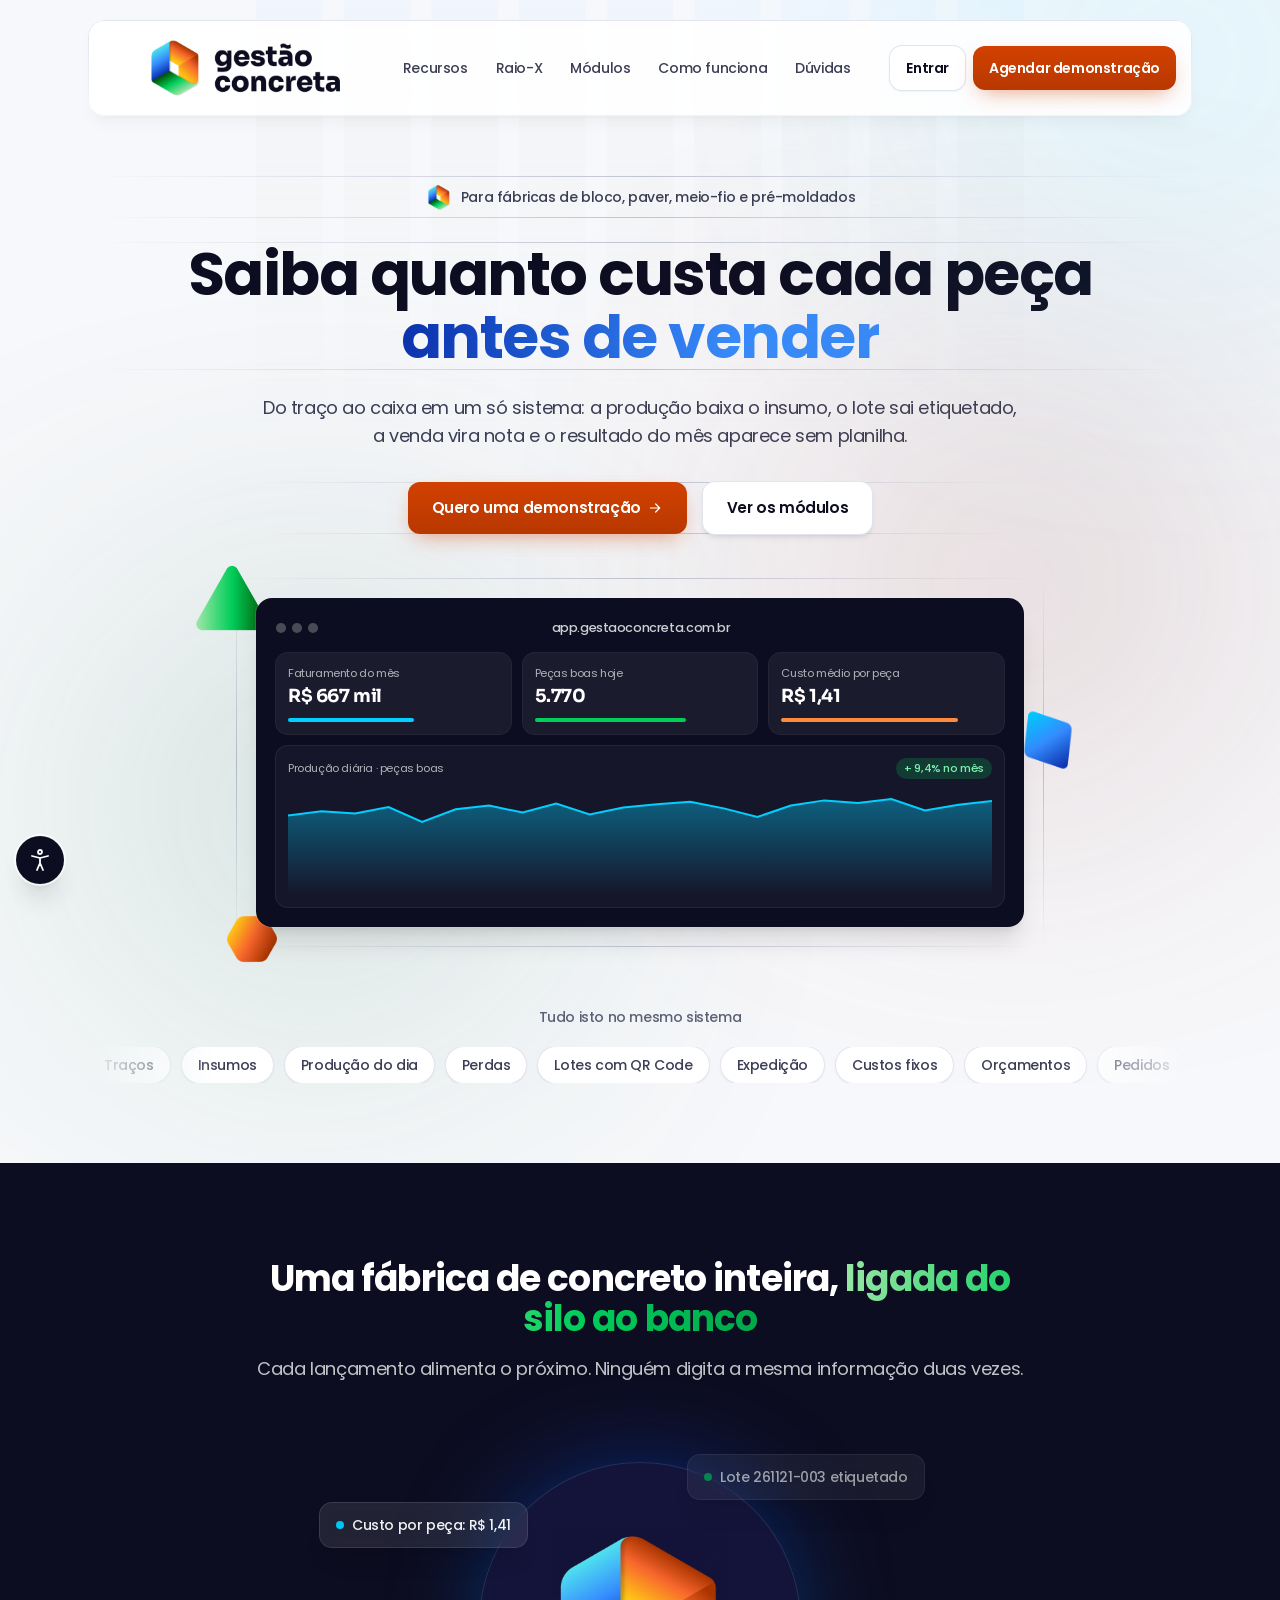
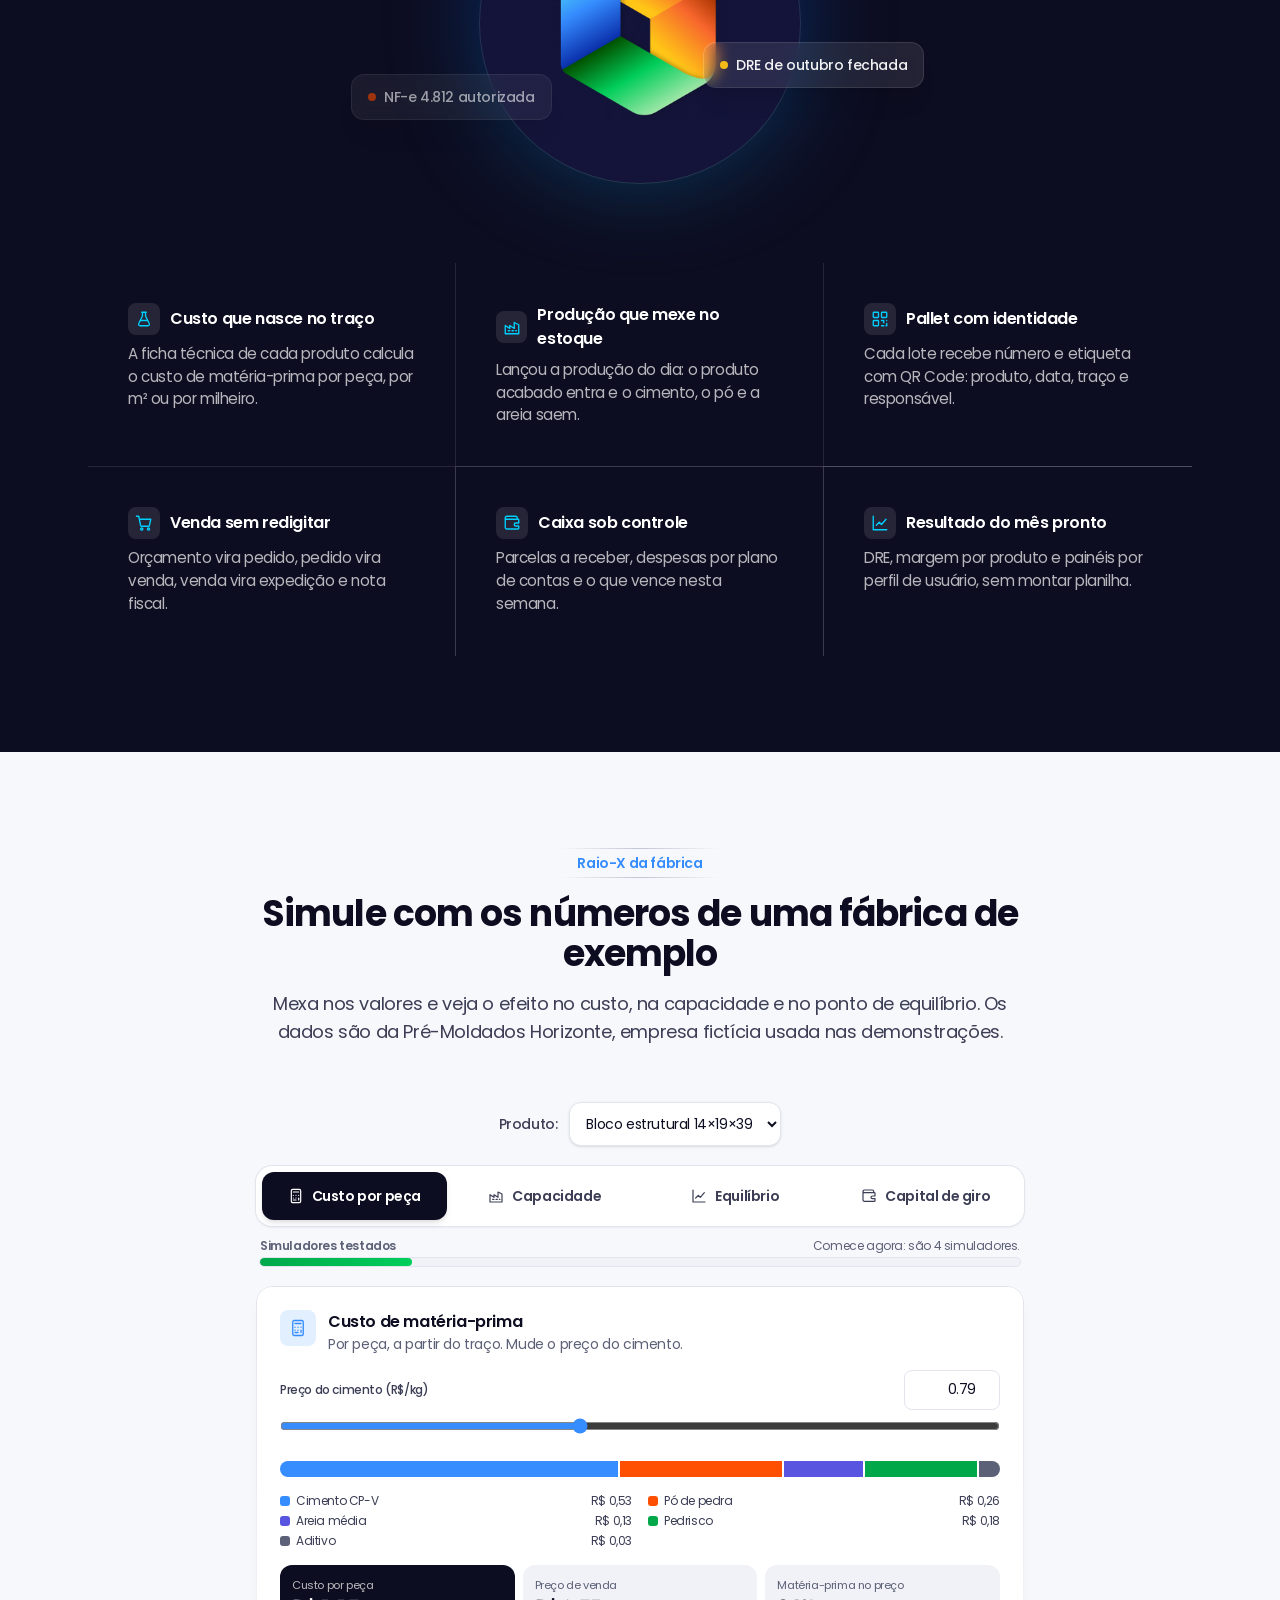
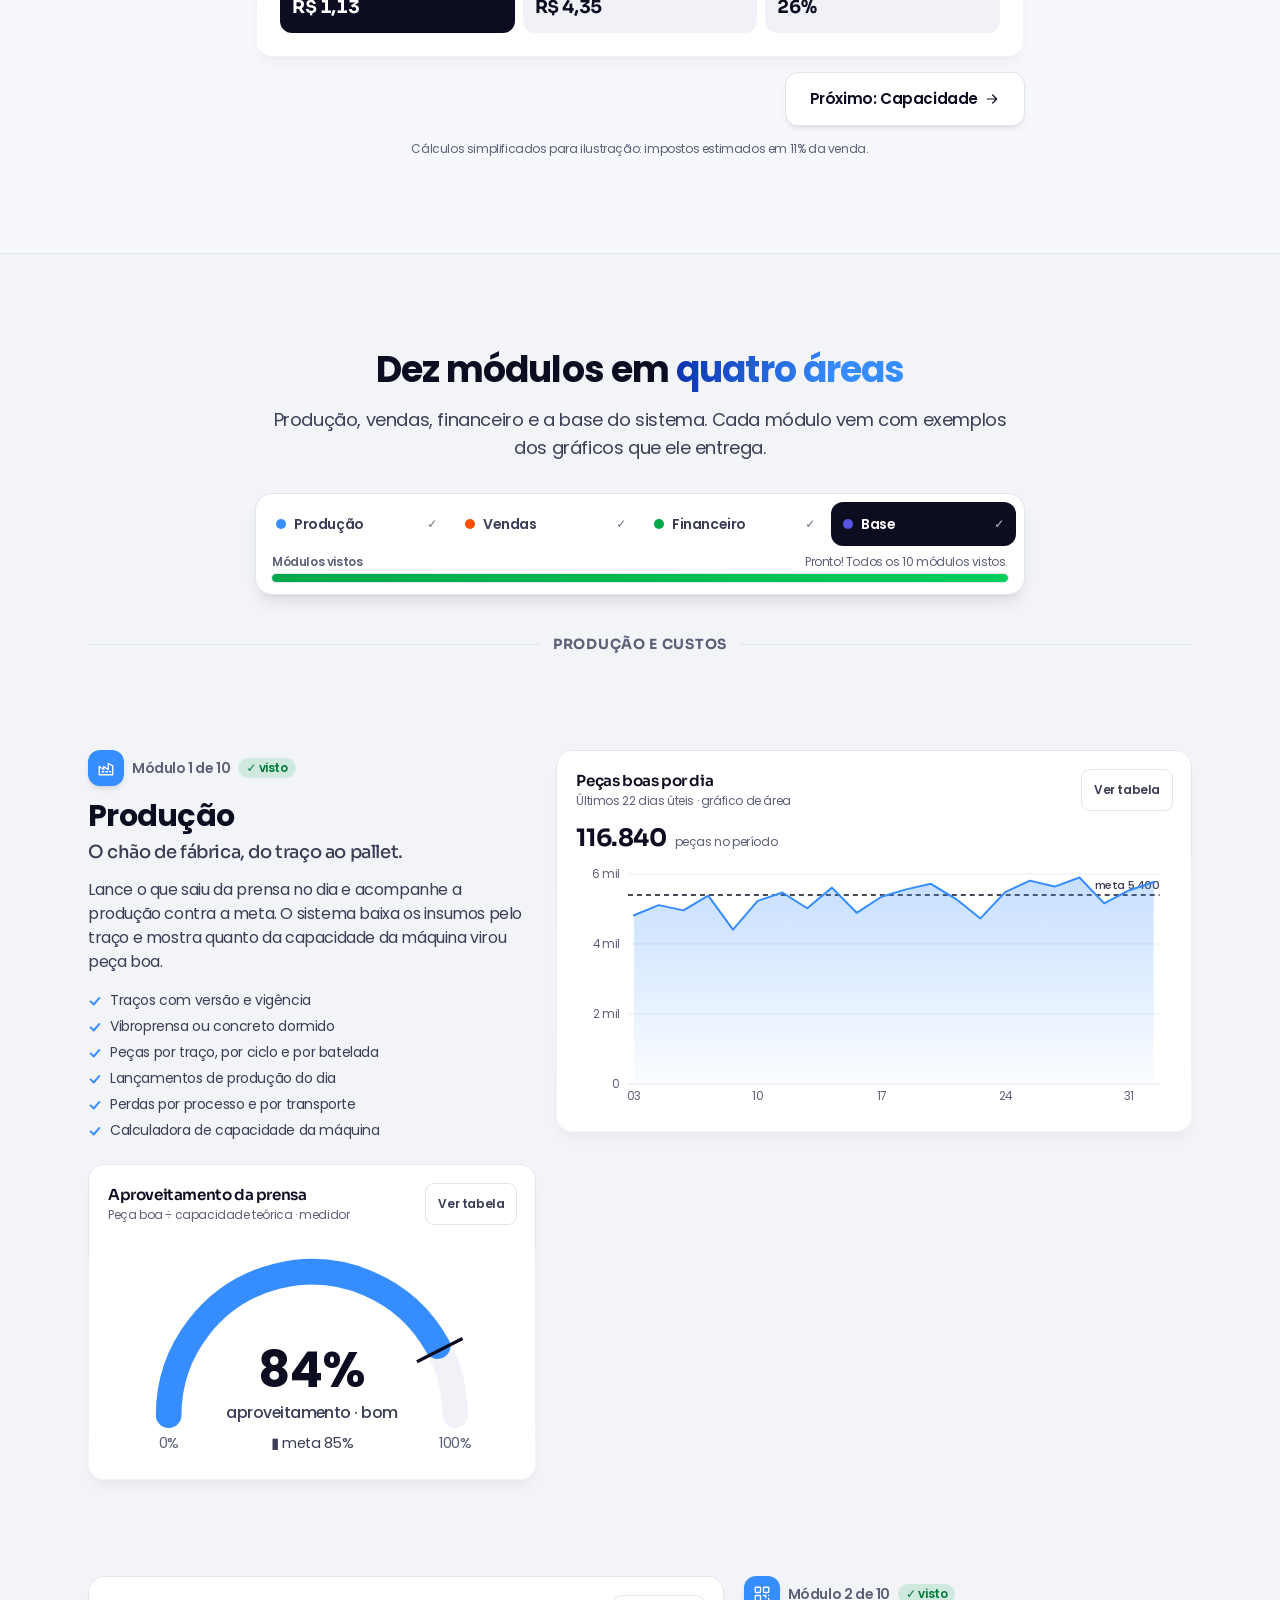
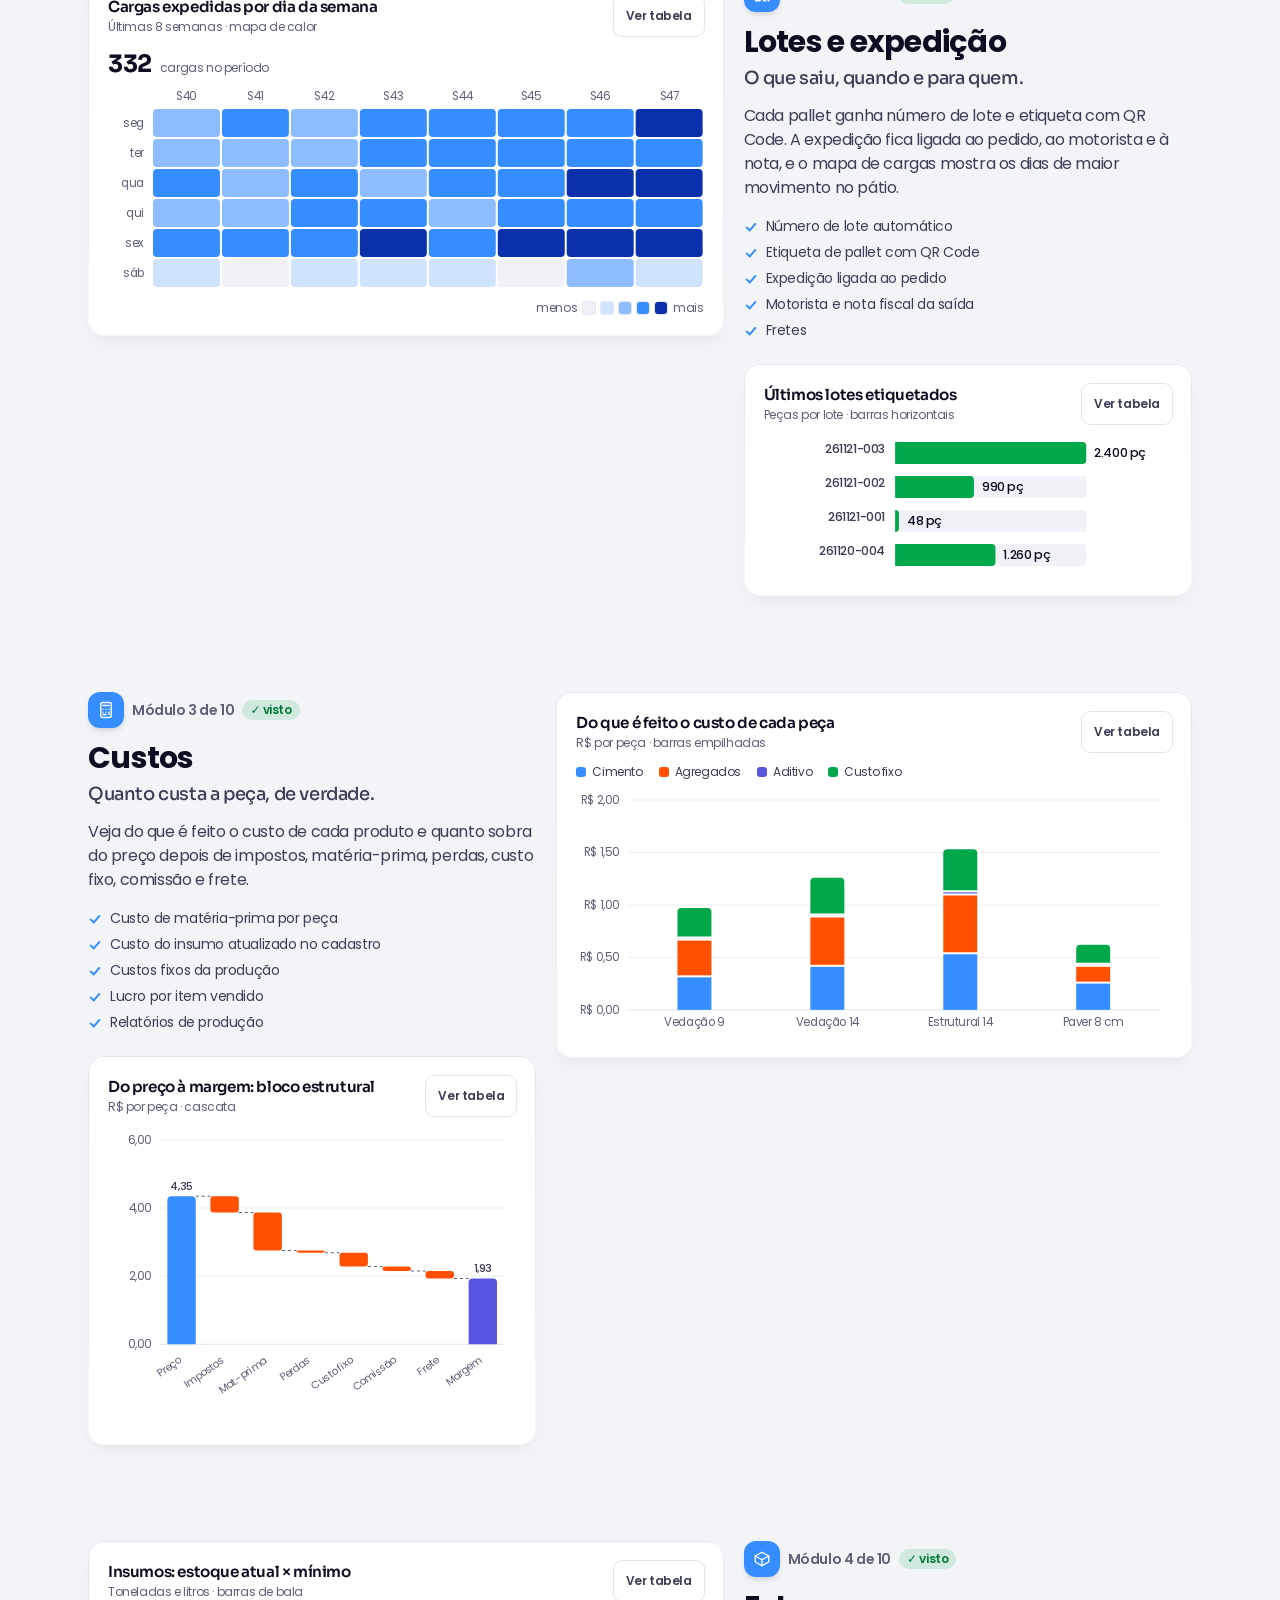
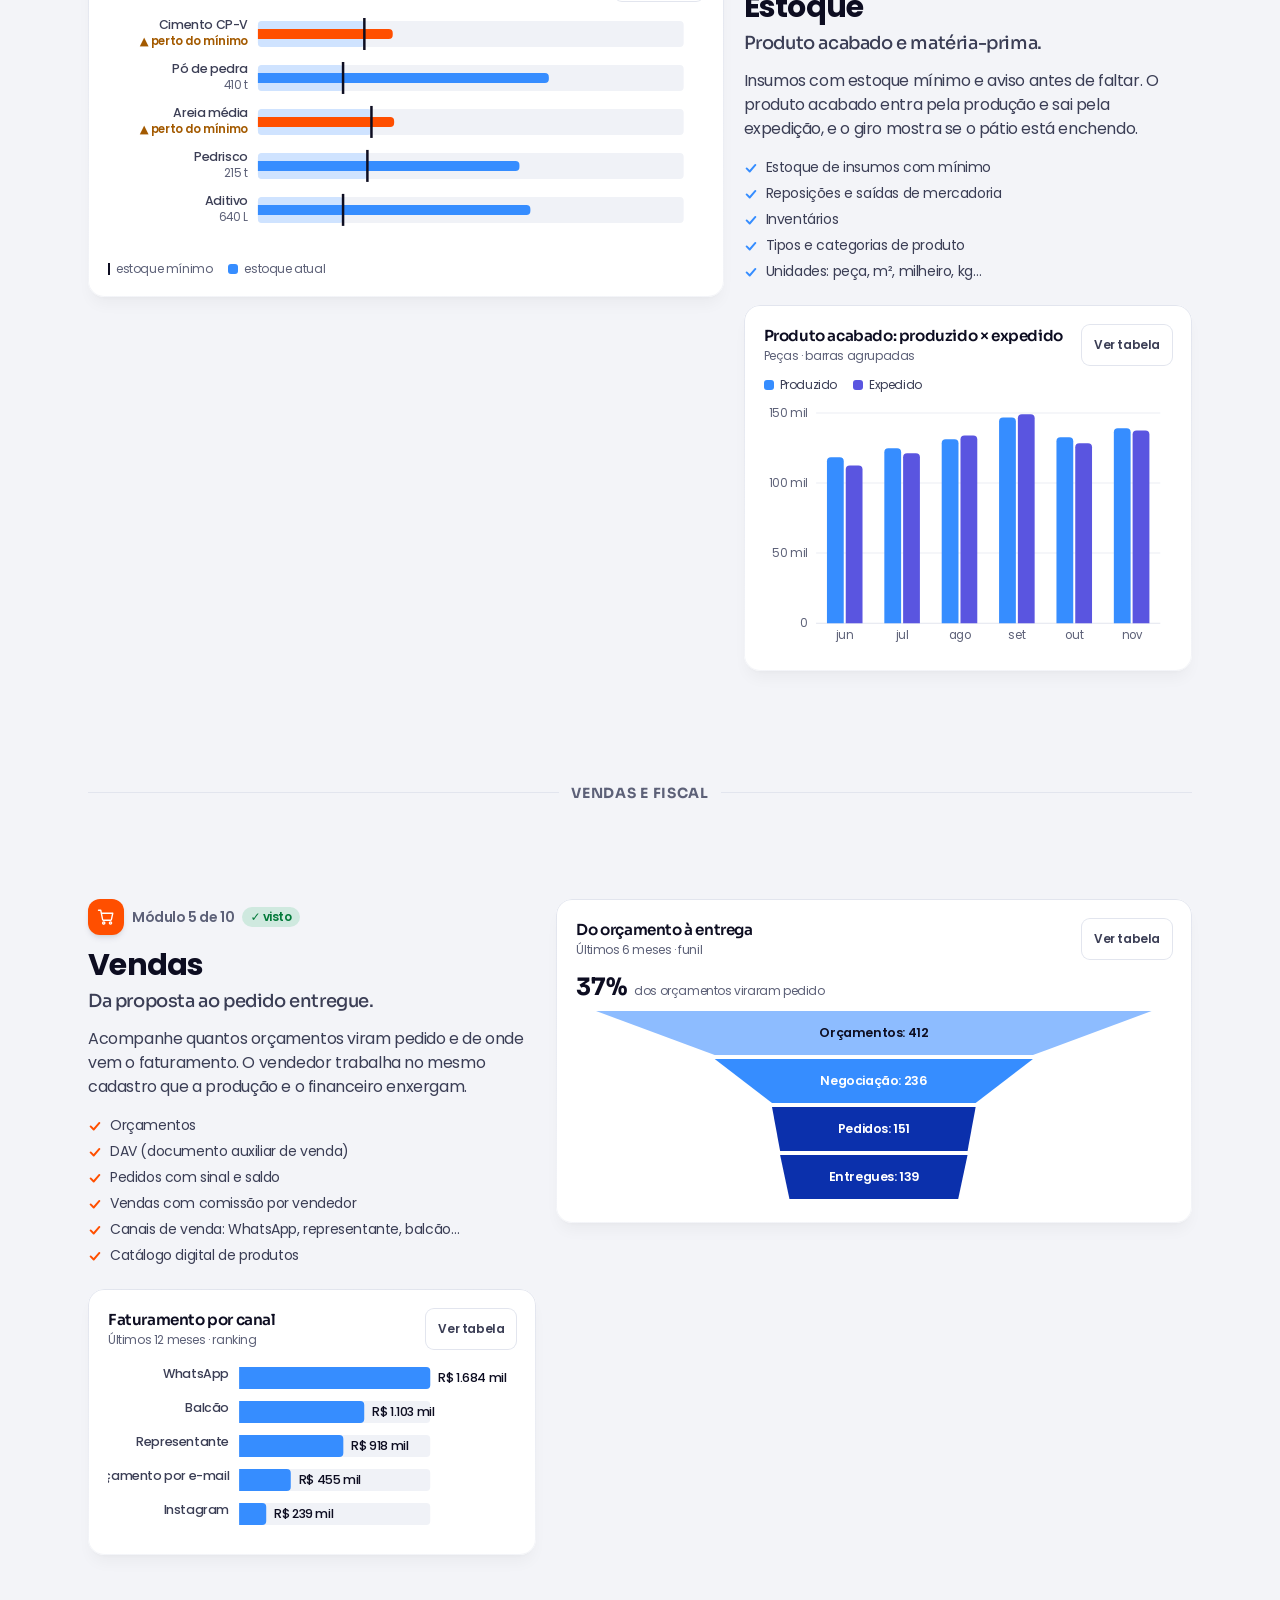
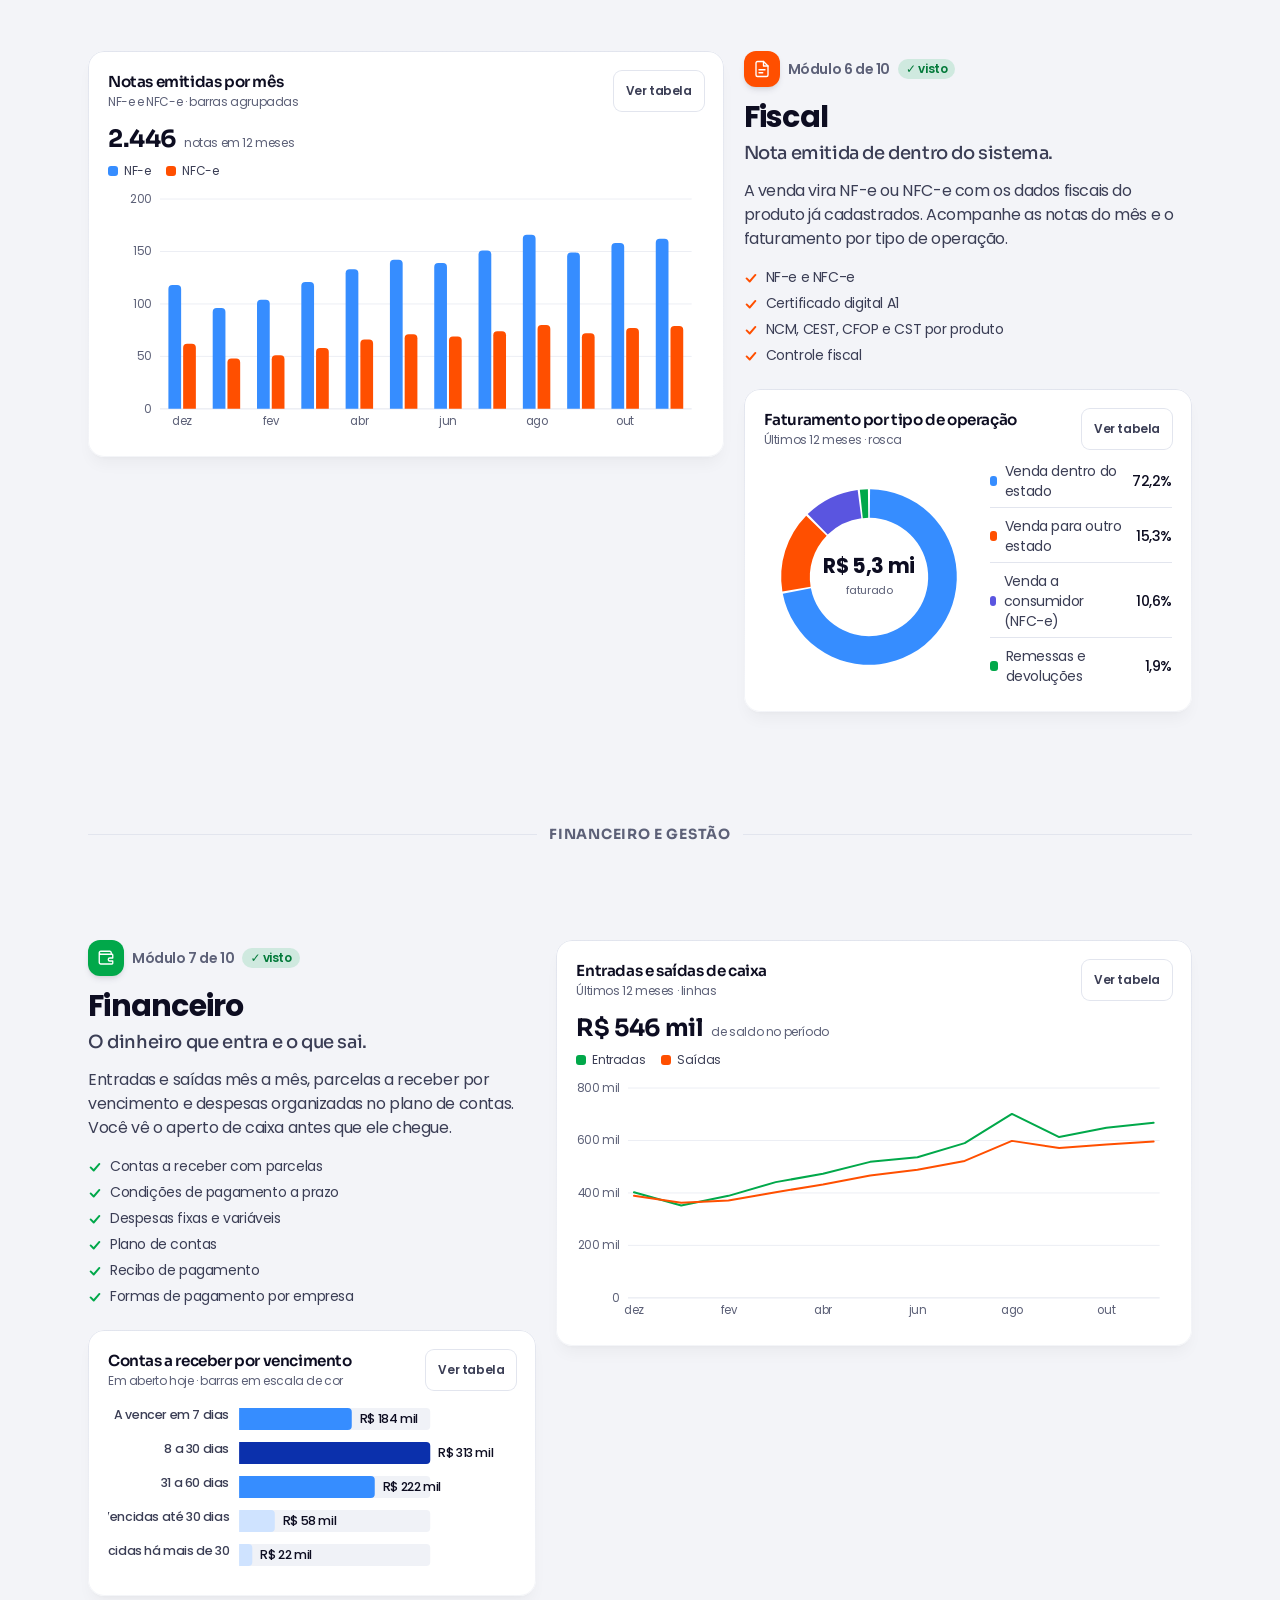
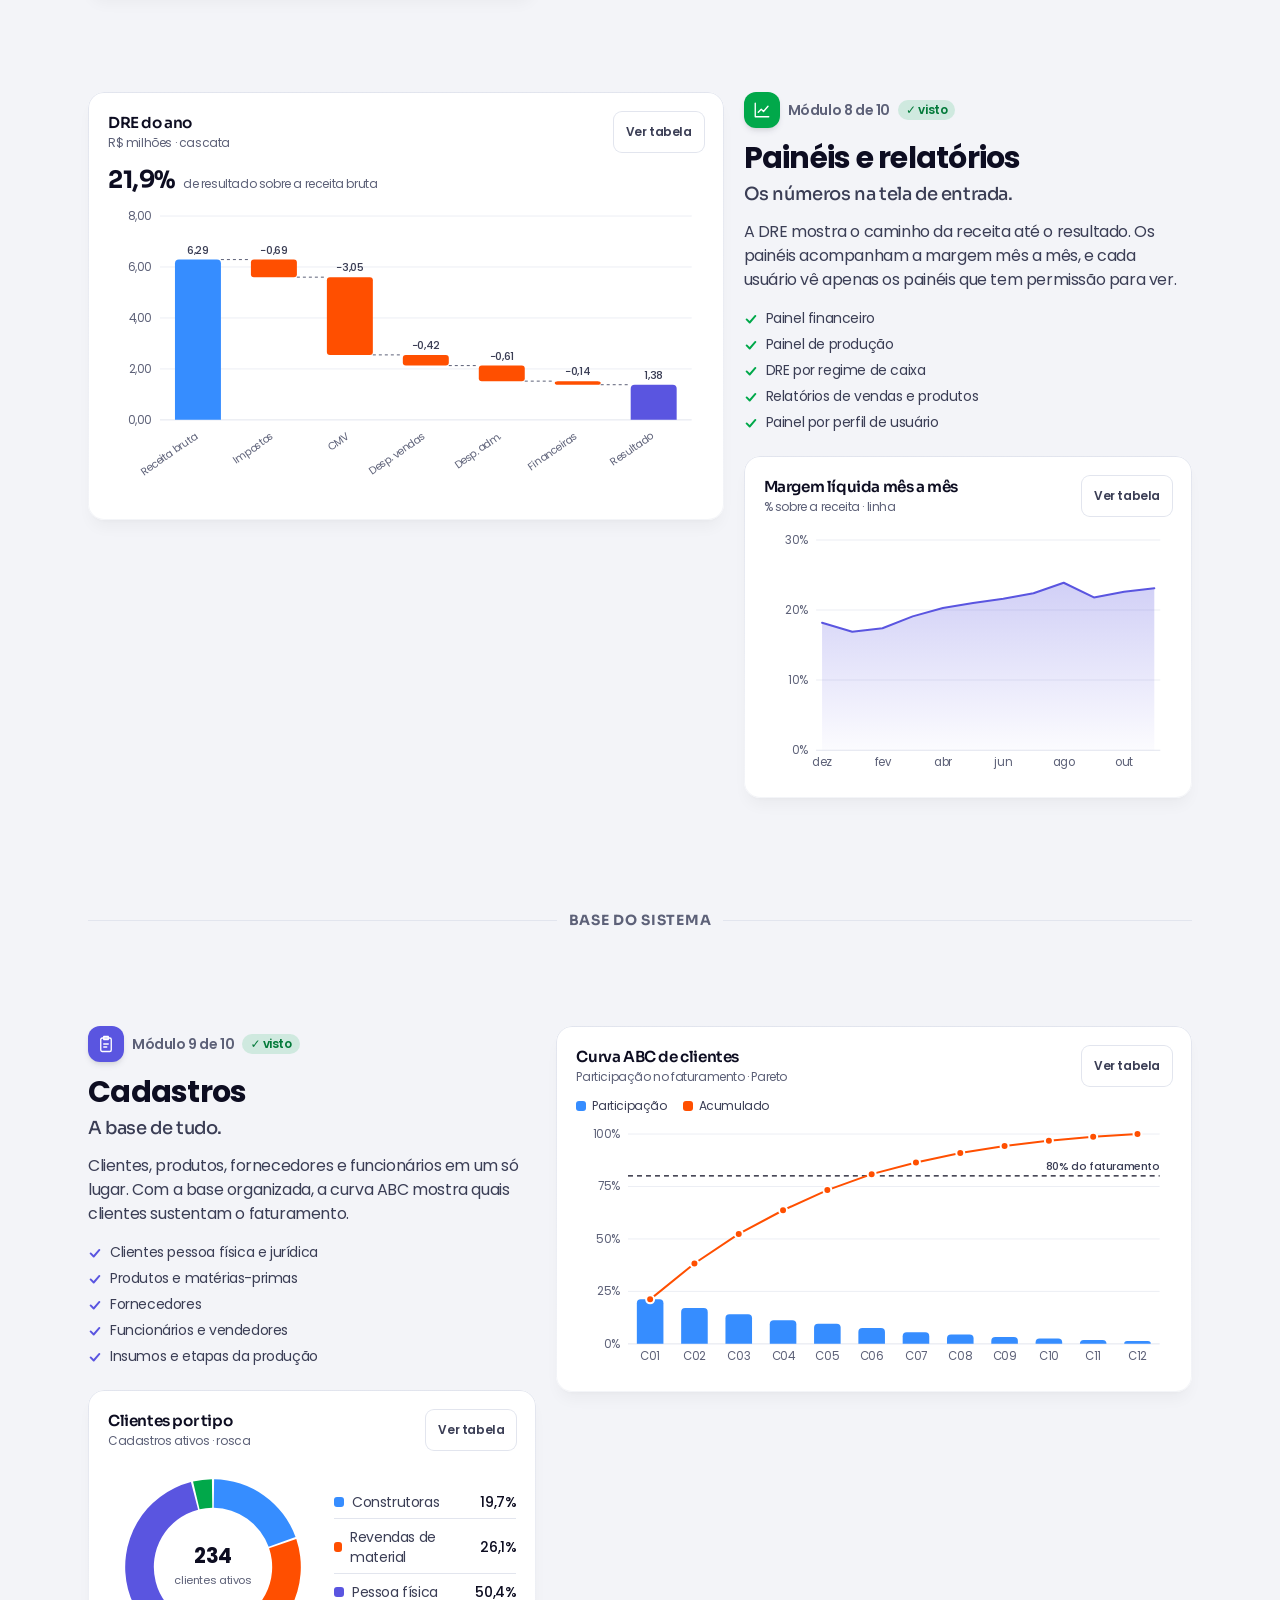
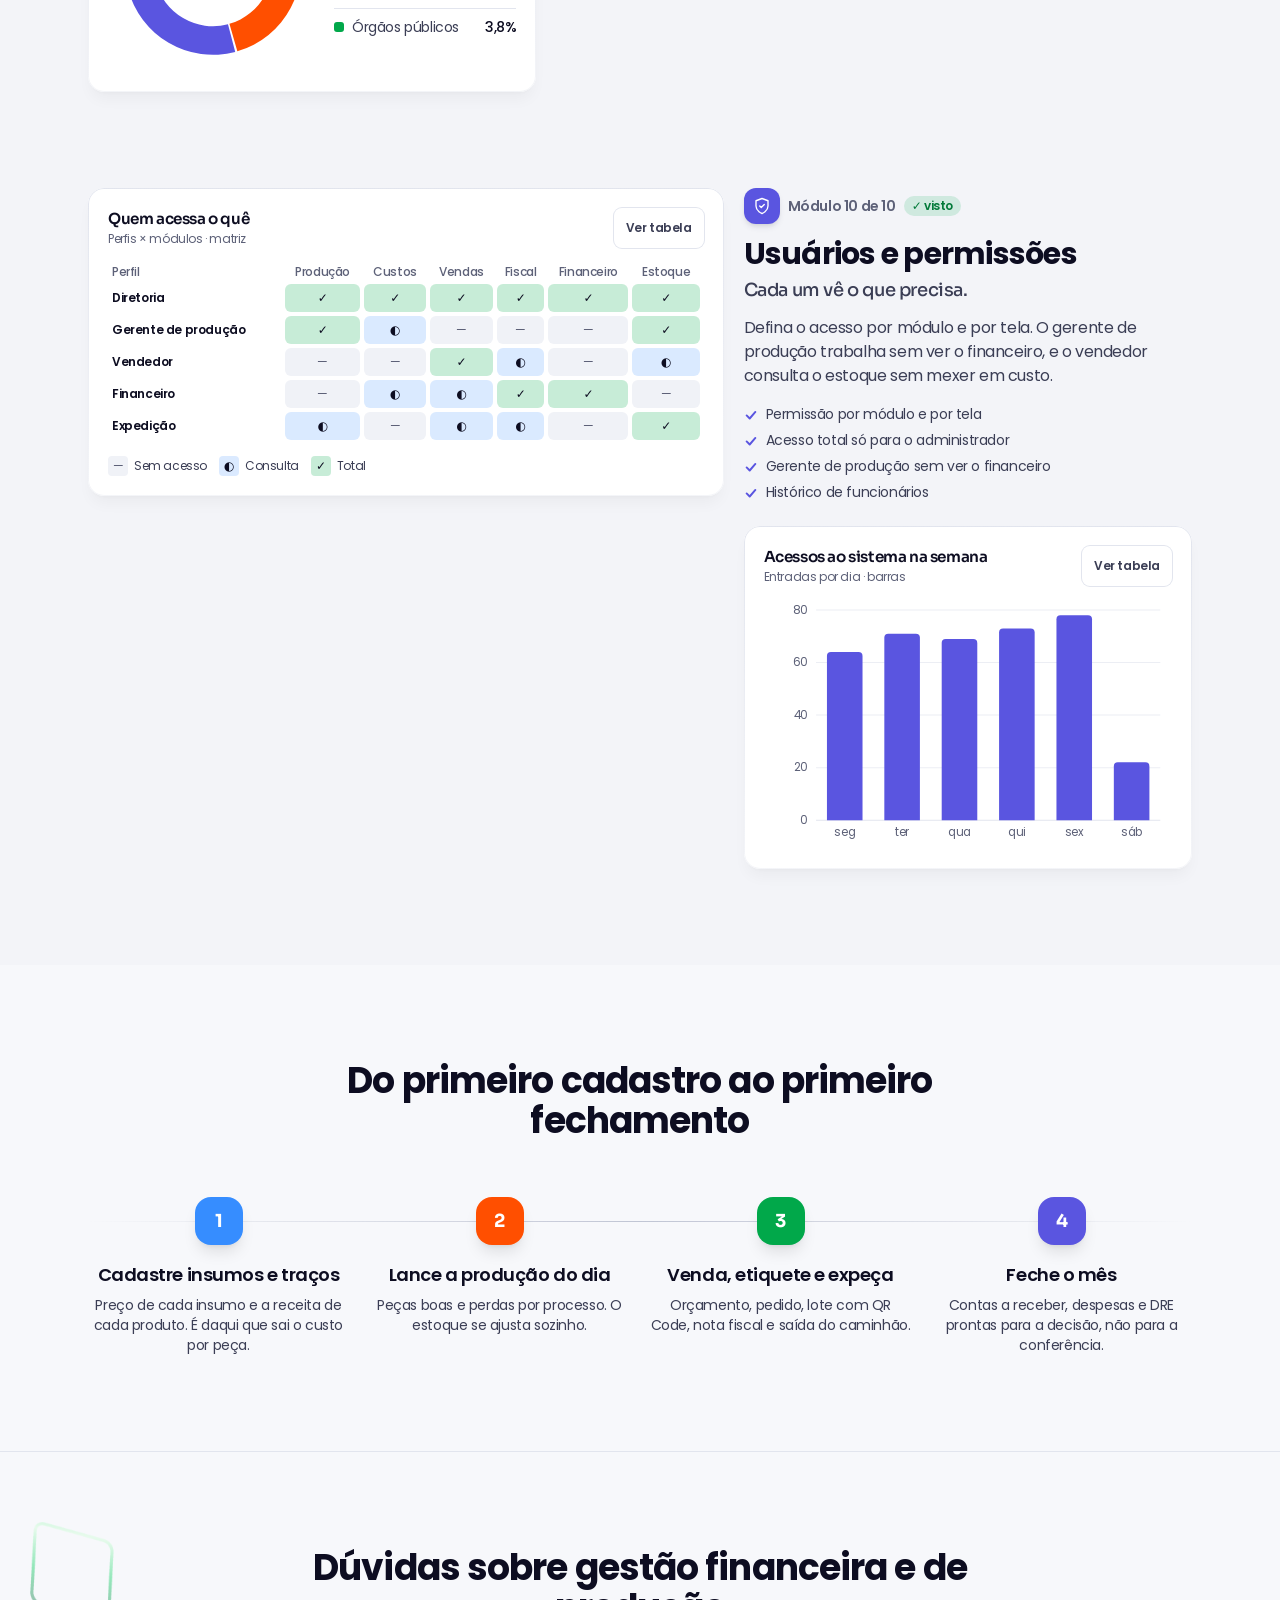
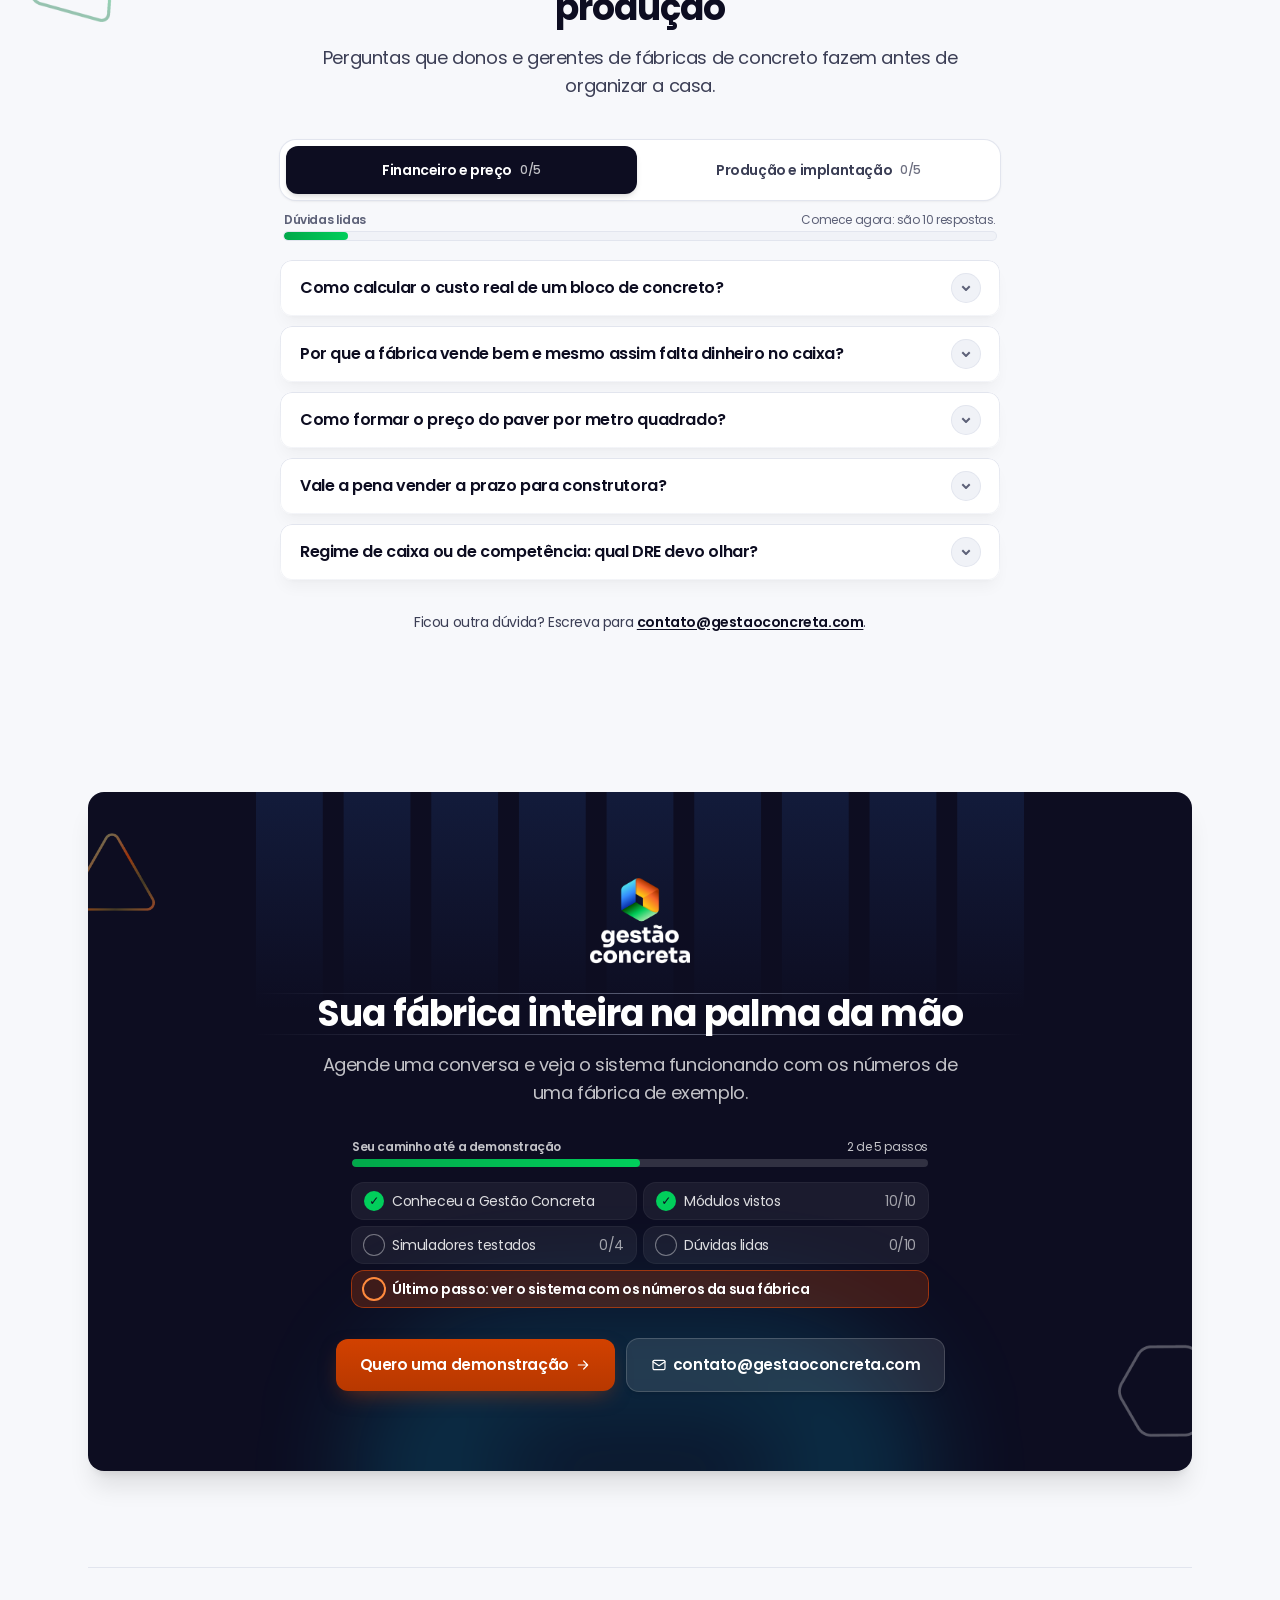
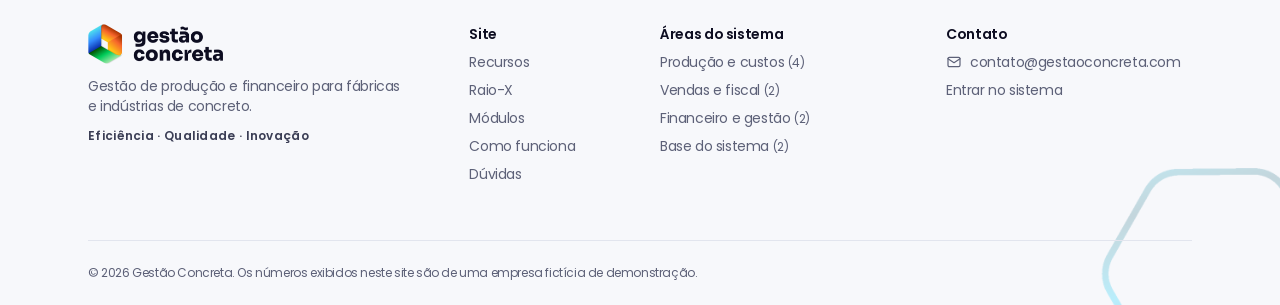
==== commit f90df444: "Menu sem seção marcada no topo da página" ====
--- a/index.html
+++ b/index.html
@@ -1 +1 @@
-<!DOCTYPE html><!--iDAPChiqQMpKISKOtSKgP--><html lang="pt-BR" data-tema="claro" data-contraste="normal" data-movimento="normal"><head><meta charSet="utf-8"/><meta name="viewport" content="width=device-width, initial-scale=1"/><link rel="preload" href="/_next/static/media/b65882aea40895ff-s.p.ttf" as="font" crossorigin="" type="font/ttf"/><link rel="preload" href="/_next/static/media/b77c440ca9b87d33-s.p.ttf" as="font" crossorigin="" type="font/ttf"/><link rel="preload" href="/_next/static/media/d73b390dc2633c93-s.p.ttf" as="font" crossorigin="" type="font/ttf"/><link rel="preload" href="/_next/static/media/e33b242085fea3bf-s.p.ttf" as="font" crossorigin="" type="font/ttf"/><link rel="preload" href="/_next/static/media/ecf729077cedfaf0-s.p.ttf" as="font" crossorigin="" type="font/ttf"/><link rel="preload" as="image" href="/marca/logos/logo-horizontal-positiva-transparente.png"/><link rel="preload" as="image" href="/marca/logos/logo-horizontal-negativa-transparente.png"/><link rel="preload" as="image" href="/imagens/fundo/stripes.svg"/><link rel="stylesheet" href="/_next/static/css/c343f443dbe96c12.css" data-precedence="next"/><link rel="preload" as="script" fetchPriority="low" href="/_next/static/chunks/webpack-6ee9a981f274dc11.js"/><script src="/_next/static/chunks/4bd1b696-c023c6e3521b1417.js" async=""></script><script src="/_next/static/chunks/255-0e5ac6cd71b0e266.js" async=""></script><script src="/_next/static/chunks/main-app-4111e4307b3f79c0.js" async=""></script><script src="/_next/static/chunks/239-a04d7d8c0728e830.js" async=""></script><script src="/_next/static/chunks/619-9168df9c2a29b74b.js" async=""></script><script src="/_next/static/chunks/app/(default)/layout-7e180f0e54725e6a.js" async=""></script><script src="/_next/static/chunks/app/(default)/page-aa049037f4629e9d.js" async=""></script><meta name="next-size-adjust" content=""/><meta name="theme-color" content="#0D0D21"/><title>Gestão Concreta — gestão de produção e financeiro para fábricas de concreto</title><meta name="description" content="Sistema de gestão para fábricas e indústrias de concreto: traço com custo por peça, produção, lotes com QR Code, vendas, NF-e, contas a receber e DRE no mesmo lugar."/><meta property="og:title" content="Gestão Concreta — gestão de produção e financeiro para fábricas de concreto"/><meta property="og:description" content="Sistema de gestão para fábricas e indústrias de concreto: traço com custo por peça, produção, lotes com QR Code, vendas, NF-e, contas a receber e DRE no mesmo lugar."/><meta property="og:locale" content="pt_BR"/><meta property="og:image" content="https://xn--gestoconcreta-zeb.com/marca/logos/logo-horizontal-negativa-transparente.png"/><meta property="og:type" content="website"/><meta name="twitter:card" content="summary_large_image"/><meta name="twitter:title" content="Gestão Concreta — gestão de produção e financeiro para fábricas de concreto"/><meta name="twitter:description" content="Sistema de gestão para fábricas e indústrias de concreto: traço com custo por peça, produção, lotes com QR Code, vendas, NF-e, contas a receber e DRE no mesmo lugar."/><meta name="twitter:image" content="https://xn--gestoconcreta-zeb.com/marca/logos/logo-horizontal-negativa-transparente.png"/><link rel="icon" href="/favicon.ico" type="image/x-icon" sizes="16x16"/><link rel="icon" href="/marca/favicons/favicon-32x32.png" sizes="32x32" type="image/png"/><link rel="icon" href="/marca/favicons/favicon-192x192.png" sizes="192x192" type="image/png"/><link rel="apple-touch-icon" href="/marca/favicons/apple-touch-icon.png"/><script>(function(){try{var p=Object.assign({"fonte":100,"tema":"sistema","contraste":"normal","movimento":"sistema"},JSON.parse(localStorage.getItem("gc-acessibilidade")||"{}"));var d=document.documentElement;var esc=p.tema==="escuro"||(p.tema==="sistema"&&matchMedia("(prefers-color-scheme: dark)").matches);d.dataset.tema=esc?"escuro":"claro";d.dataset.contraste=p.contraste;var red=p.movimento==="reduzido"||(p.movimento==="sistema"&&matchMedia("(prefers-reduced-motion: reduce)").matches);d.dataset.movimento=red?"reduzido":"normal";d.style.setProperty("--escala-fonte",p.fonte+"%")}catch(e){}})();</script><script src="/_next/static/chunks/polyfills-42372ed130431b0a.js" noModule=""></script></head><body class="__variable_627bf3 __variable_5f56ca bg-fundo font-texto tracking-tight text-tinta antialiased"><div hidden=""><!--$--><!--/$--></div><a href="#conteudo" class="sr-only z-50 rounded-lg bg-preto px-4 py-2 text-white focus:not-sr-only focus:fixed focus:left-4 focus:top-4">Pular para o conteúdo</a><div class="flex min-h-screen flex-col overflow-hidden supports-[overflow:clip]:overflow-clip"><header class="fixed top-2 z-30 w-full md:top-5"><div class="mx-auto max-w-6xl px-4 sm:px-6"><div class="cartao relative flex items-center justify-between gap-3 overflow-hidden rounded-2xl! bg-superficie/90! px-4 backdrop-blur-sm transition-[height] duration-200 h-20 md:h-24"><div class="flex h-full flex-1 items-center lg:justify-center lg:pl-2"><a class="inline-flex shrink-0" aria-label="Gestão Concreta — início" href="/"><img alt="" width="1072" height="317" decoding="async" data-nimg="1" class="w-auto transition-[height] duration-200 h-11 md:h-14 escuro:hidden" style="color:transparent" src="/marca/logos/logo-horizontal-positiva-transparente.png"/><img alt="" width="1072" height="317" decoding="async" data-nimg="1" class="w-auto transition-[height] duration-200 h-11 md:h-14 hidden escuro:block" style="color:transparent" src="/marca/logos/logo-horizontal-negativa-transparente.png"/></a></div><nav aria-label="Seções do site" class="hidden shrink-0 lg:block"><ul class="flex items-center gap-1 text-sm"><li><a href="#recursos" class="flex min-h-11 items-center rounded-lg px-3 font-medium transition duration-150 hover:bg-superficie-2 hover:text-tinta text-tinta-2">Recursos</a></li><li><a href="#raio-x" class="flex min-h-11 items-center rounded-lg px-3 font-medium transition duration-150 hover:bg-superficie-2 hover:text-tinta text-tinta-2">Raio-X</a></li><li><a href="#modulos" class="flex min-h-11 items-center rounded-lg px-3 font-medium transition duration-150 hover:bg-superficie-2 hover:text-tinta text-tinta-2">Módulos</a></li><li><a href="#como-funciona" class="flex min-h-11 items-center rounded-lg px-3 font-medium transition duration-150 hover:bg-superficie-2 hover:text-tinta text-tinta-2">Como funciona</a></li><li><a href="#duvidas" class="flex min-h-11 items-center rounded-lg px-3 font-medium transition duration-150 hover:bg-superficie-2 hover:text-tinta text-tinta-2">Dúvidas</a></li></ul></nav><div class="flex shrink-0 items-center gap-2 lg:ml-4"><a href="https://app.gestaoconcreta.com.br" class="btn-sm btn-claro hidden sm:inline-flex">Entrar</a><a href="mailto:contato@gestaoconcreta.com?subject=Quero%20conhecer%20a%20Gest%C3%A3o%20Concreta" class="btn-sm btn-principal hidden sm:inline-flex">Agendar demonstração</a><button type="button" class="flex size-11 items-center justify-center rounded-lg text-tinta hover:bg-superficie-2 lg:hidden" aria-expanded="false" aria-controls="menu-movel" aria-label="Abrir menu"><svg viewBox="0 0 24 24" fill="none" stroke="currentColor" stroke-width="1.8" stroke-linecap="round" stroke-linejoin="round" class="size-5" aria-hidden="true"><path d="M4 7h16M4 12h16M4 17h16"></path></svg></button></div><span aria-hidden="true" class="absolute bottom-0 left-0 h-[3px] bg-linear-to-r from-[#01A84A] to-[#01CE5B] transition-[width] duration-150" style="width:0%"></span></div></div></header><main id="conteudo" class="grow" tabindex="-1"><section class="relative"><div class="pointer-events-none absolute left-1/2 top-0 -z-10 -translate-x-1/2" aria-hidden="true"><img alt="" width="768" height="432" decoding="async" data-nimg="1" class="max-w-none opacity-80 escuro:hidden" style="color:transparent" src="/imagens/fundo/stripes.svg"/></div><div class="pointer-events-none absolute -top-32 left-1/2 ml-[560px] -translate-x-1/2" aria-hidden="true"><div class="h-80 w-80 rounded-full bg-linear-to-tr from-[#00CFFF] opacity-50 blur-[160px]"></div></div><div class="pointer-events-none absolute left-1/2 top-[420px] ml-[380px] -translate-x-1/2" aria-hidden="true"><div class="h-80 w-80 rounded-full bg-linear-to-tr from-[#FF4F00] to-[#0D0D21] opacity-40 blur-[160px]"></div></div><div class="pointer-events-none absolute left-1/2 top-[640px] -ml-[320px] -translate-x-1/2" aria-hidden="true"><div class="h-80 w-80 rounded-full bg-linear-to-tr from-[#01CE5B] to-[#0D0D21] opacity-40 blur-[160px]"></div></div><div class="mx-auto max-w-6xl px-4 sm:px-6"><div class="pb-12 pt-32 md:pb-20 md:pt-44"><div class="pb-12 text-center md:pb-16"><div class="linha-y mb-6" data-revelar="true"><p class="flex flex-wrap items-center justify-center gap-2 py-1.5 text-sm font-medium text-tinta-2"><img alt="" loading="lazy" width="28" height="28" decoding="async" data-nimg="1" class="size-7" style="color:transparent" src="/marca/simbolo/simbolo-principal-transparente.png"/>Para fábricas de bloco, paver, meio-fio e pré-moldados</p></div><h1 class="linha-y mb-6 text-[2.6rem] font-bold leading-[1.05] md:text-6xl" data-revelar="true" style="--atraso:60ms">Saiba quanto custa cada peça<!-- --> <br class="max-lg:hidden"/><span class="degrade-azul">antes de vender</span></h1><div class="mx-auto max-w-3xl"><p class="mb-8 text-lg text-tinta-2" data-revelar="true" style="--atraso:120ms">Do traço ao caixa em um só sistema: a produção baixa o insumo, o lote sai etiquetado, a venda vira nota e o resultado do mês aparece sem planilha.</p><div class="relative before:absolute before:inset-0 before:linha-y"><div class="relative mx-auto max-w-xs sm:flex sm:max-w-none sm:justify-center" data-revelar="true" style="--atraso:180ms"><a class="btn btn-principal group mb-4 w-full sm:mb-0 sm:w-auto" href="mailto:contato@gestaoconcreta.com?subject=Quero%20conhecer%20a%20Gest%C3%A3o%20Concreta">Quero uma demonstração<svg viewBox="0 0 24 24" fill="none" stroke="currentColor" stroke-width="1.8" stroke-linecap="round" stroke-linejoin="round" class="size-4 transition-transform group-hover:translate-x-0.5" aria-hidden="true"><path d="M5 12h14M13 6l6 6-6 6"></path></svg></a><a class="btn btn-claro w-full sm:ml-4 sm:w-auto" href="#modulos">Ver os módulos</a></div></div></div></div><div class="relative mx-auto max-w-3xl" data-revelar="true" style="--atraso:240ms"><img alt="" aria-hidden="true" loading="lazy" width="300" height="300" decoding="async" data-nimg="1" class="pointer-events-none absolute -left-16 -top-10 hidden w-20 animate-flutuar md:block" style="color:transparent" src="/marca/elementos/triangulo-verde.png"/><img alt="" aria-hidden="true" loading="lazy" width="300" height="300" decoding="async" data-nimg="1" class="pointer-events-none absolute -right-14 top-1/3 hidden w-16 animate-flutuar md:block" style="color:transparent;animation-delay:1.2s" src="/marca/elementos/losango-azul.png"/><img alt="" aria-hidden="true" loading="lazy" width="300" height="300" decoding="async" data-nimg="1" class="pointer-events-none absolute -bottom-10 -left-8 hidden w-14 animate-flutuar md:block" style="color:transparent;animation-delay:2.4s" src="/marca/elementos/hexagono-laranja.png"/><div class="relative rounded-2xl bg-preto p-4 shadow-xl ring-1 ring-white/10 before:pointer-events-none before:absolute before:-inset-5 before:linha-y after:absolute after:-inset-5 after:-z-10 after:linha-x sm:p-5" role="img" aria-label="Ilustração de painel: faturamento do mês R$ 667 mil, 5.770 peças boas hoje, custo médio de R$ 1,41 por peça e gráfico de produção diária subindo."><div class="mb-4 flex items-center justify-between" aria-hidden="true"><span class="flex gap-1.5"><span class="size-2.5 rounded-full bg-white/25"></span><span class="size-2.5 rounded-full bg-white/25"></span><span class="size-2.5 rounded-full bg-white/25"></span></span><span class="text-[0.8rem] font-medium text-white/80">app.gestaoconcreta.com.br</span><span class="w-10"></span></div><div class="grid gap-3 sm:grid-cols-3" aria-hidden="true"><div class="animate-flutuar rounded-xl bg-white/[0.06] p-3 ring-1 ring-white/10" style="animation-delay:0s"><p class="text-[0.7rem] text-white/65">Faturamento do mês</p><p class="font-titulo text-lg font-bold text-white">R$ 667 mil</p><span class="mt-2 block h-1 rounded-full" style="background:#00CFFF;width:60%"></span></div><div class="animate-flutuar rounded-xl bg-white/[0.06] p-3 ring-1 ring-white/10" style="animation-delay:0.6s"><p class="text-[0.7rem] text-white/65">Peças boas hoje</p><p class="font-titulo text-lg font-bold text-white">5.770</p><span class="mt-2 block h-1 rounded-full" style="background:#01CE5B;width:72%"></span></div><div class="animate-flutuar rounded-xl bg-white/[0.06] p-3 ring-1 ring-white/10" style="animation-delay:1.2s"><p class="text-[0.7rem] text-white/65">Custo médio por peça</p><p class="font-titulo text-lg font-bold text-white">R$ 1,41</p><span class="mt-2 block h-1 rounded-full" style="background:#FF8A3D;width:84%"></span></div></div><div class="mt-3 rounded-xl bg-white/[0.04] p-3 ring-1 ring-white/10" aria-hidden="true"><div class="mb-1 flex items-center justify-between text-[0.7rem] text-white/65"><span>Produção diária · peças boas</span><span class="rounded-full bg-[#01CE5B]/20 px-2 py-0.5 font-medium text-[#7CF0AE]">+ 9,4% no mês</span></div><svg viewBox="0 0 100 42" preserveAspectRatio="none" class="h-28 w-full"><defs><linearGradient id="topo-area" x1="0" x2="0" y1="0" y2="1"><stop offset="0%" stop-color="#00CFFF" stop-opacity="0.4"></stop><stop offset="100%" stop-color="#00CFFF" stop-opacity="0"></stop></linearGradient></defs><path d="M0,42 L0,12.223728813559323 L4.761904761904762,10.552542372881355 L9.523809523809524,11.416949152542376 L14.285714285714285,8.996610169491529 L19.047619047619047,14.586440677966102 L23.809523809523807,9.861016949152543 L28.57142857142857,8.477966101694914 L33.33333333333333,11.071186440677966 L38.095238095238095,7.671186440677964 L42.857142857142854,11.820338983050846 L47.61904761904761,9.169491525423727 L52.38095238095239,7.959322033898303 L57.14285714285714,7.037288135593222 L61.904761904761905,9.515254237288136 L66.66666666666666,12.74237288135593 L71.42857142857143,8.420338983050847 L76.19047619047619,6.5186440677966075 L80.95238095238095,7.498305084745759 L85.71428571428571,6 L90.47619047619048,10.264406779661016 L95.23809523809523,8.132203389830508 L100,6.749152542372883 L100,42 Z" fill="url(#topo-area)"></path><path d="M0,12.223728813559323 L4.761904761904762,10.552542372881355 L9.523809523809524,11.416949152542376 L14.285714285714285,8.996610169491529 L19.047619047619047,14.586440677966102 L23.809523809523807,9.861016949152543 L28.57142857142857,8.477966101694914 L33.33333333333333,11.071186440677966 L38.095238095238095,7.671186440677964 L42.857142857142854,11.820338983050846 L47.61904761904761,9.169491525423727 L52.38095238095239,7.959322033898303 L57.14285714285714,7.037288135593222 L61.904761904761905,9.515254237288136 L66.66666666666666,12.74237288135593 L71.42857142857143,8.420338983050847 L76.19047619047619,6.5186440677966075 L80.95238095238095,7.498305084745759 L85.71428571428571,6 L90.47619047619048,10.264406779661016 L95.23809523809523,8.132203389830508 L100,6.749152542372883" fill="none" stroke="#00CFFF" stroke-width="0.8" vector-effect="non-scaling-stroke" style="stroke-width:2"></path></svg></div></div></div></div></div></section><section aria-label="Tudo isto no mesmo sistema" class="pb-12 md:pb-20"><div class="mx-auto max-w-6xl px-4 sm:px-6"><p class="mb-5 text-center text-sm font-medium text-suave">Tudo isto no mesmo sistema</p><div class="relative overflow-hidden [mask-image:linear-gradient(to_right,transparent,black_12%,black_88%,transparent)]"><ul class="flex w-max animate-rolar gap-3" aria-hidden="true"><li class="whitespace-nowrap rounded-full bg-superficie px-4 py-2 text-sm font-medium text-tinta-2 shadow-sm ring-1 ring-linha">Traços</li><li class="whitespace-nowrap rounded-full bg-superficie px-4 py-2 text-sm font-medium text-tinta-2 shadow-sm ring-1 ring-linha">Insumos</li><li class="whitespace-nowrap rounded-full bg-superficie px-4 py-2 text-sm font-medium text-tinta-2 shadow-sm ring-1 ring-linha">Produção do dia</li><li class="whitespace-nowrap rounded-full bg-superficie px-4 py-2 text-sm font-medium text-tinta-2 shadow-sm ring-1 ring-linha">Perdas</li><li class="whitespace-nowrap rounded-full bg-superficie px-4 py-2 text-sm font-medium text-tinta-2 shadow-sm ring-1 ring-linha">Lotes com QR Code</li><li class="whitespace-nowrap rounded-full bg-superficie px-4 py-2 text-sm font-medium text-tinta-2 shadow-sm ring-1 ring-linha">Expedição</li><li class="whitespace-nowrap rounded-full bg-superficie px-4 py-2 text-sm font-medium text-tinta-2 shadow-sm ring-1 ring-linha">Custos fixos</li><li class="whitespace-nowrap rounded-full bg-superficie px-4 py-2 text-sm font-medium text-tinta-2 shadow-sm ring-1 ring-linha">Orçamentos</li><li class="whitespace-nowrap rounded-full bg-superficie px-4 py-2 text-sm font-medium text-tinta-2 shadow-sm ring-1 ring-linha">Pedidos</li><li class="whitespace-nowrap rounded-full bg-superficie px-4 py-2 text-sm font-medium text-tinta-2 shadow-sm ring-1 ring-linha">NF-e e NFC-e</li><li class="whitespace-nowrap rounded-full bg-superficie px-4 py-2 text-sm font-medium text-tinta-2 shadow-sm ring-1 ring-linha">Contas a receber</li><li class="whitespace-nowrap rounded-full bg-superficie px-4 py-2 text-sm font-medium text-tinta-2 shadow-sm ring-1 ring-linha">Despesas</li><li class="whitespace-nowrap rounded-full bg-superficie px-4 py-2 text-sm font-medium text-tinta-2 shadow-sm ring-1 ring-linha">Plano de contas</li><li class="whitespace-nowrap rounded-full bg-superficie px-4 py-2 text-sm font-medium text-tinta-2 shadow-sm ring-1 ring-linha">DRE</li><li class="whitespace-nowrap rounded-full bg-superficie px-4 py-2 text-sm font-medium text-tinta-2 shadow-sm ring-1 ring-linha">Estoque</li><li class="whitespace-nowrap rounded-full bg-superficie px-4 py-2 text-sm font-medium text-tinta-2 shadow-sm ring-1 ring-linha">Permissões</li><li class="whitespace-nowrap rounded-full bg-superficie px-4 py-2 text-sm font-medium text-tinta-2 shadow-sm ring-1 ring-linha">Traços</li><li class="whitespace-nowrap rounded-full bg-superficie px-4 py-2 text-sm font-medium text-tinta-2 shadow-sm ring-1 ring-linha">Insumos</li><li class="whitespace-nowrap rounded-full bg-superficie px-4 py-2 text-sm font-medium text-tinta-2 shadow-sm ring-1 ring-linha">Produção do dia</li><li class="whitespace-nowrap rounded-full bg-superficie px-4 py-2 text-sm font-medium text-tinta-2 shadow-sm ring-1 ring-linha">Perdas</li><li class="whitespace-nowrap rounded-full bg-superficie px-4 py-2 text-sm font-medium text-tinta-2 shadow-sm ring-1 ring-linha">Lotes com QR Code</li><li class="whitespace-nowrap rounded-full bg-superficie px-4 py-2 text-sm font-medium text-tinta-2 shadow-sm ring-1 ring-linha">Expedição</li><li class="whitespace-nowrap rounded-full bg-superficie px-4 py-2 text-sm font-medium text-tinta-2 shadow-sm ring-1 ring-linha">Custos fixos</li><li class="whitespace-nowrap rounded-full bg-superficie px-4 py-2 text-sm font-medium text-tinta-2 shadow-sm ring-1 ring-linha">Orçamentos</li><li class="whitespace-nowrap rounded-full bg-superficie px-4 py-2 text-sm font-medium text-tinta-2 shadow-sm ring-1 ring-linha">Pedidos</li><li class="whitespace-nowrap rounded-full bg-superficie px-4 py-2 text-sm font-medium text-tinta-2 shadow-sm ring-1 ring-linha">NF-e e NFC-e</li><li class="whitespace-nowrap rounded-full bg-superficie px-4 py-2 text-sm font-medium text-tinta-2 shadow-sm ring-1 ring-linha">Contas a receber</li><li class="whitespace-nowrap rounded-full bg-superficie px-4 py-2 text-sm font-medium text-tinta-2 shadow-sm ring-1 ring-linha">Despesas</li><li class="whitespace-nowrap rounded-full bg-superficie px-4 py-2 text-sm font-medium text-tinta-2 shadow-sm ring-1 ring-linha">Plano de contas</li><li class="whitespace-nowrap rounded-full bg-superficie px-4 py-2 text-sm font-medium text-tinta-2 shadow-sm ring-1 ring-linha">DRE</li><li class="whitespace-nowrap rounded-full bg-superficie px-4 py-2 text-sm font-medium text-tinta-2 shadow-sm ring-1 ring-linha">Estoque</li><li class="whitespace-nowrap rounded-full bg-superficie px-4 py-2 text-sm font-medium text-tinta-2 shadow-sm ring-1 ring-linha">Permissões</li></ul><ul class="sr-only"><li>Traços</li><li>Insumos</li><li>Produção do dia</li><li>Perdas</li><li>Lotes com QR Code</li><li>Expedição</li><li>Custos fixos</li><li>Orçamentos</li><li>Pedidos</li><li>NF-e e NFC-e</li><li>Contas a receber</li><li>Despesas</li><li>Plano de contas</li><li>DRE</li><li>Estoque</li><li>Permissões</li></ul></div></div></section><section id="recursos" class="relative bg-preto text-white"><div class="mx-auto max-w-6xl px-4 sm:px-6"><div class="py-14 md:py-24"><div class="mx-auto max-w-3xl pb-14 text-center md:pb-20"><h2 class="text-3xl font-bold text-white md:text-4xl">Uma fábrica de concreto inteira<!-- -->,<span class="degrade-verde"> ligada do silo ao banco</span></h2><p class="mt-4 text-lg text-white/75">Cada lançamento alimenta o próximo. Ninguém digita a mesma informação duas vezes.</p></div><div class="pb-16 md:pb-20" data-revelar="true"><div class="text-center"><div class="relative inline-flex rounded-full before:absolute before:inset-0 before:-z-0 before:scale-[.85] before:animate-pulsar before:rounded-full before:bg-linear-to-b before:from-[#0B30AC] before:to-[#00CFFF]/40 before:blur-3xl"><div class="relative flex size-64 items-center justify-center rounded-full bg-[#14143a] ring-1 ring-white/10 md:size-80"><img alt="Símbolo da Gestão Concreta: um cubo formado por triângulos" loading="lazy" width="600" height="600" decoding="async" data-nimg="1" class="w-40 md:w-52" style="color:transparent" src="/marca/simbolo/simbolo-principal-transparente.png"/></div><div class="pointer-events-none hidden md:block" aria-hidden="true"><span class="absolute z-10 inline-flex animate-flutuar items-center gap-2 whitespace-nowrap rounded-xl bg-white/10 px-4 py-3 text-sm font-medium text-white shadow-xl ring-1 ring-white/20 backdrop-blur -left-40 top-10 opacity-95" style="animation-delay:0s"><span class="size-2 rounded-full" style="background:#00CFFF"></span>Custo por peça: R$ 1,41</span><span class="absolute z-10 inline-flex animate-flutuar items-center gap-2 whitespace-nowrap rounded-xl bg-white/10 px-4 py-3 text-sm font-medium text-white shadow-xl ring-1 ring-white/20 backdrop-blur left-52 -top-2 opacity-60" style="animation-delay:1s"><span class="size-2 rounded-full" style="background:#01CE5B"></span>Lote 261121-003 etiquetado</span><span class="absolute z-10 inline-flex animate-flutuar items-center gap-2 whitespace-nowrap rounded-xl bg-white/10 px-4 py-3 text-sm font-medium text-white shadow-xl ring-1 ring-white/20 backdrop-blur -left-32 bottom-16 opacity-60" style="animation-delay:2s"><span class="size-2 rounded-full" style="background:#FF4F00"></span>NF-e 4.812 autorizada</span><span class="absolute z-10 inline-flex animate-flutuar items-center gap-2 whitespace-nowrap rounded-xl bg-white/10 px-4 py-3 text-sm font-medium text-white shadow-xl ring-1 ring-white/20 backdrop-blur left-56 bottom-24 opacity-95" style="animation-delay:3s"><span class="size-2 rounded-full" style="background:#FFC517"></span>DRE de outubro fechada</span></div></div></div></div><div class="grid overflow-hidden sm:grid-cols-2 lg:grid-cols-3 *:relative *:p-6 *:before:absolute *:before:bg-white/10 *:before:[block-size:100vh] *:before:[inline-size:1px] *:before:[inset-block-start:0] *:before:[inset-inline-start:-1px] *:after:absolute *:after:bg-white/10 *:after:[block-size:1px] *:after:[inline-size:100vw] *:after:[inset-block-start:-1px] *:after:[inset-inline-start:0] md:*:p-10"><article data-revelar="true" style="--atraso:0ms"><h3 class="mb-2 flex items-center gap-2.5 font-semibold text-white"><span class="flex size-8 items-center justify-center rounded-lg bg-white/10 text-[#00CFFF]"><svg viewBox="0 0 24 24" fill="none" stroke="currentColor" stroke-width="1.8" stroke-linecap="round" stroke-linejoin="round" class="size-[18px]" aria-hidden="true"><path d="M9 3h6M10 3v5L5 18a2 2 0 0 0 1.8 3h10.4a2 2 0 0 0 1.8-3L14 8V3"></path><path d="M7.5 14h9"></path></svg></span>Custo que nasce no traço</h3><p class="text-[0.95rem] text-white/70">A ficha técnica de cada produto calcula o custo de matéria-prima por peça, por m² ou por milheiro.</p></article><article data-revelar="true" style="--atraso:60ms"><h3 class="mb-2 flex items-center gap-2.5 font-semibold text-white"><span class="flex size-8 items-center justify-center rounded-lg bg-white/10 text-[#00CFFF]"><svg viewBox="0 0 24 24" fill="none" stroke="currentColor" stroke-width="1.8" stroke-linecap="round" stroke-linejoin="round" class="size-[18px]" aria-hidden="true"><path d="M3 21V10l6 4V10l6 4V6l6 3v12H3Z"></path><path d="M7 17h2M12 17h2M17 17h1"></path></svg></span>Produção que mexe no estoque</h3><p class="text-[0.95rem] text-white/70">Lançou a produção do dia: o produto acabado entra e o cimento, o pó e a areia saem.</p></article><article data-revelar="true" style="--atraso:120ms"><h3 class="mb-2 flex items-center gap-2.5 font-semibold text-white"><span class="flex size-8 items-center justify-center rounded-lg bg-white/10 text-[#00CFFF]"><svg viewBox="0 0 24 24" fill="none" stroke="currentColor" stroke-width="1.8" stroke-linecap="round" stroke-linejoin="round" class="size-[18px]" aria-hidden="true"><rect x="3" y="3" width="7" height="7" rx="1"></rect><rect x="14" y="3" width="7" height="7" rx="1"></rect><rect x="3" y="14" width="7" height="7" rx="1"></rect><path d="M14 14h3v3M21 14v.01M14 21h3M21 18v3h-1"></path></svg></span>Pallet com identidade</h3><p class="text-[0.95rem] text-white/70">Cada lote recebe número e etiqueta com QR Code: produto, data, traço e responsável.</p></article><article data-revelar="true" style="--atraso:0ms"><h3 class="mb-2 flex items-center gap-2.5 font-semibold text-white"><span class="flex size-8 items-center justify-center rounded-lg bg-white/10 text-[#00CFFF]"><svg viewBox="0 0 24 24" fill="none" stroke="currentColor" stroke-width="1.8" stroke-linecap="round" stroke-linejoin="round" class="size-[18px]" aria-hidden="true"><circle cx="9" cy="20" r="1.5"></circle><circle cx="18" cy="20" r="1.5"></circle><path d="M2 3h3l2.5 12.5a1 1 0 0 0 1 .8h9.7a1 1 0 0 0 1-.8L21 7H6"></path></svg></span>Venda sem redigitar</h3><p class="text-[0.95rem] text-white/70">Orçamento vira pedido, pedido vira venda, venda vira expedição e nota fiscal.</p></article><article data-revelar="true" style="--atraso:60ms"><h3 class="mb-2 flex items-center gap-2.5 font-semibold text-white"><span class="flex size-8 items-center justify-center rounded-lg bg-white/10 text-[#00CFFF]"><svg viewBox="0 0 24 24" fill="none" stroke="currentColor" stroke-width="1.8" stroke-linecap="round" stroke-linejoin="round" class="size-[18px]" aria-hidden="true"><path d="M19 7V5a2 2 0 0 0-2-2H5a2 2 0 0 0 0 4h15a1 1 0 0 1 1 1v4h-4a2 2 0 0 0 0 4h4v3a1 1 0 0 1-1 1H5a2 2 0 0 1-2-2V5"></path></svg></span>Caixa sob controle</h3><p class="text-[0.95rem] text-white/70">Parcelas a receber, despesas por plano de contas e o que vence nesta semana.</p></article><article data-revelar="true" style="--atraso:120ms"><h3 class="mb-2 flex items-center gap-2.5 font-semibold text-white"><span class="flex size-8 items-center justify-center rounded-lg bg-white/10 text-[#00CFFF]"><svg viewBox="0 0 24 24" fill="none" stroke="currentColor" stroke-width="1.8" stroke-linecap="round" stroke-linejoin="round" class="size-[18px]" aria-hidden="true"><path d="M3 3v18h18"></path><path d="M7 15l4-4 3 3 6-7"></path></svg></span>Resultado do mês pronto</h3><p class="text-[0.95rem] text-white/70">DRE, margem por produto e painéis por perfil de usuário, sem montar planilha.</p></article></div></div></div></section><section id="raio-x" class="relative py-14 md:py-24"><div class="mx-auto max-w-6xl px-4 sm:px-6"><div class="mx-auto max-w-3xl pb-10 text-center md:pb-14"><p class="linha-y mb-4 inline-block px-4 py-1 text-sm font-semibold text-[var(--s1)]">Raio-X da fábrica</p><h2 class="text-3xl font-bold md:text-4xl">Simule com os números de uma fábrica de exemplo</h2><p class="mt-4 text-lg text-tinta-2">Mexa nos valores e veja o efeito no custo, na capacidade e no ponto de equilíbrio. Os dados são da Pré-Moldados Horizonte, empresa fictícia usada nas demonstrações.</p></div><div class="mb-5 flex flex-wrap items-center justify-center gap-3" data-revelar="true"><label for="_R_8lt9flb_" class="text-sm font-medium text-tinta-2">Produto:</label><select id="_R_8lt9flb_" class="min-h-11 rounded-xl border border-linha bg-superficie px-3 text-sm text-tinta shadow-sm"><option value="est14" selected="">Bloco estrutural 14×19×39</option><option value="ved14">Bloco vedação 14×19×39</option><option value="ved9">Bloco vedação 9×19×39</option><option value="paver8">Paver 10×20×8 cinza</option></select></div><div class="mx-auto max-w-3xl"><div role="tablist" aria-label="Simuladores" class="mb-3 grid grid-cols-2 gap-1.5 rounded-2xl bg-superficie p-1.5 shadow-sm ring-1 ring-linha sm:grid-cols-4"><button id="sim-aba-0" type="button" role="tab" aria-selected="true" aria-controls="sim-painel-0" tabindex="0" class="flex min-h-12 items-center justify-center gap-2 rounded-xl px-3 text-sm font-semibold transition duration-150 active:scale-[0.97] bg-preto text-white shadow-md escuro:bg-white escuro:text-preto"><svg viewBox="0 0 24 24" fill="none" stroke="currentColor" stroke-width="1.8" stroke-linecap="round" stroke-linejoin="round" class="size-4" aria-hidden="true"><rect x="5" y="2" width="14" height="20" rx="2"></rect><path d="M8 6h8M8 11h.01M12 11h.01M16 11h.01M8 15h.01M12 15h.01M16 15v3M8 18h4"></path></svg>Custo por peça</button><button id="sim-aba-1" type="button" role="tab" aria-selected="false" aria-controls="sim-painel-1" tabindex="-1" class="flex min-h-12 items-center justify-center gap-2 rounded-xl px-3 text-sm font-semibold transition duration-150 active:scale-[0.97] text-tinta-2 hover:bg-superficie-2"><svg viewBox="0 0 24 24" fill="none" stroke="currentColor" stroke-width="1.8" stroke-linecap="round" stroke-linejoin="round" class="size-4" aria-hidden="true"><path d="M3 21V10l6 4V10l6 4V6l6 3v12H3Z"></path><path d="M7 17h2M12 17h2M17 17h1"></path></svg>Capacidade</button><button id="sim-aba-2" type="button" role="tab" aria-selected="false" aria-controls="sim-painel-2" tabindex="-1" class="flex min-h-12 items-center justify-center gap-2 rounded-xl px-3 text-sm font-semibold transition duration-150 active:scale-[0.97] text-tinta-2 hover:bg-superficie-2"><svg viewBox="0 0 24 24" fill="none" stroke="currentColor" stroke-width="1.8" stroke-linecap="round" stroke-linejoin="round" class="size-4" aria-hidden="true"><path d="M3 3v18h18"></path><path d="M7 15l4-4 3 3 6-7"></path></svg>Equilíbrio</button><button id="sim-aba-3" type="button" role="tab" aria-selected="false" aria-controls="sim-painel-3" tabindex="-1" class="flex min-h-12 items-center justify-center gap-2 rounded-xl px-3 text-sm font-semibold transition duration-150 active:scale-[0.97] text-tinta-2 hover:bg-superficie-2"><svg viewBox="0 0 24 24" fill="none" stroke="currentColor" stroke-width="1.8" stroke-linecap="round" stroke-linejoin="round" class="size-4" aria-hidden="true"><path d="M19 7V5a2 2 0 0 0-2-2H5a2 2 0 0 0 0 4h15a1 1 0 0 1 1 1v4h-4a2 2 0 0 0 0 4h4v3a1 1 0 0 1-1 1H5a2 2 0 0 1-2-2V5"></path></svg>Capital de giro</button></div><div class="mb-5 px-1"><div class="w-full"><div class="mb-1 flex items-center justify-between gap-3 text-xs text-suave"><span class="font-semibold">Simuladores testados</span><span aria-live="polite" class="tabular-nums">Comece agora: são 4 simuladores.</span></div><div class="h-2 overflow-hidden rounded-full bg-superficie-2 ring-1 ring-linha" role="progressbar" aria-label="Simuladores testados" aria-valuemin="0" aria-valuemax="4" aria-valuenow="0" aria-valuetext="0 de 4"><div class="h-full rounded-full bg-linear-to-r from-[#01A84A] to-[#01CE5B] transition-[width] duration-300" style="width:20%"></div></div></div></div><div id="sim-painel-0" role="tabpanel" aria-labelledby="sim-aba-0" class="cartao flex flex-col p-5 sm:p-6"><div class="mb-4 flex items-start gap-3"><span class="flex size-9 shrink-0 items-center justify-center rounded-lg bg-[color-mix(in_srgb,var(--s1)_14%,transparent)] text-[var(--s1)]"><svg viewBox="0 0 24 24" fill="none" stroke="currentColor" stroke-width="1.8" stroke-linecap="round" stroke-linejoin="round" class="size-[18px]" aria-hidden="true"><rect x="5" y="2" width="14" height="20" rx="2"></rect><path d="M8 6h8M8 11h.01M12 11h.01M16 11h.01M8 15h.01M12 15h.01M16 15v3M8 18h4"></path></svg></span><div><h3 class="font-semibold text-tinta">Custo de matéria-prima</h3><p class="text-sm text-suave">Por peça, a partir do traço. Mude o preço do cimento.</p></div></div><div><div class="mb-1 flex items-center justify-between gap-2"><label for="_R_pn8lt9flb_" class="text-xs font-medium text-tinta-2">Preço do cimento (R$/kg)</label><span class="flex items-center gap-1 text-xs text-suave"><input type="number" aria-label="Preço do cimento (R$/kg) (valor exato)" min="0.5" max="1.2" step="0.01" class="h-10 w-24 rounded-lg border border-linha bg-superficie px-2 text-right text-sm tabular-nums text-tinta" value="0.79"/></span></div><input id="_R_pn8lt9flb_" type="range" min="0.5" max="1.2" step="0.01" class="h-6 w-full cursor-pointer accent-[var(--s1)]" value="0.79"/></div><div class="my-4 flex h-4 overflow-hidden rounded-full" aria-hidden="true"><span style="width:47.27707959305805%;background:var(--s1)" class="h-full border-r-2 border-superficie last:border-0"></span><span style="width:22.788749251944946%;background:var(--s2)" class="h-full border-r-2 border-superficie last:border-0"></span><span style="width:11.202872531418311%;background:var(--s3)" class="h-full border-r-2 border-superficie last:border-0"></span><span style="width:15.79892280071813%;background:var(--s4)" class="h-full border-r-2 border-superficie last:border-0"></span><span style="width:2.9323758228605628%;background:var(--suave)" class="h-full border-r-2 border-superficie last:border-0"></span></div><ul class="mb-4 grid grid-cols-2 gap-x-4 gap-y-1 text-xs text-tinta-2"><li class="flex items-center justify-between gap-2"><span class="flex items-center gap-1.5"><span aria-hidden="true" class="size-2.5 rounded-[3px]" style="background:var(--s1)"></span>Cimento CP-V</span><span class="tabular-nums">R$ 0,53</span></li><li class="flex items-center justify-between gap-2"><span class="flex items-center gap-1.5"><span aria-hidden="true" class="size-2.5 rounded-[3px]" style="background:var(--s2)"></span>Pó de pedra</span><span class="tabular-nums">R$ 0,26</span></li><li class="flex items-center justify-between gap-2"><span class="flex items-center gap-1.5"><span aria-hidden="true" class="size-2.5 rounded-[3px]" style="background:var(--s3)"></span>Areia média</span><span class="tabular-nums">R$ 0,13</span></li><li class="flex items-center justify-between gap-2"><span class="flex items-center gap-1.5"><span aria-hidden="true" class="size-2.5 rounded-[3px]" style="background:var(--s4)"></span>Pedrisco</span><span class="tabular-nums">R$ 0,18</span></li><li class="flex items-center justify-between gap-2"><span class="flex items-center gap-1.5"><span aria-hidden="true" class="size-2.5 rounded-[3px]" style="background:var(--suave)"></span>Aditivo</span><span class="tabular-nums">R$ 0,03</span></li></ul><div class="mt-auto grid grid-cols-3 gap-2"><div class="rounded-xl p-3 bg-preto text-white"><p class="text-[0.7rem] text-white/70">Custo por peça</p><p class="font-titulo text-lg font-bold tabular-nums text-white">R$ 1,13</p></div><div class="rounded-xl p-3 bg-superficie-2"><p class="text-[0.7rem] text-suave">Preço de venda</p><p class="font-titulo text-lg font-bold tabular-nums text-tinta">R$ 4,35</p></div><div class="rounded-xl p-3 bg-superficie-2"><p class="text-[0.7rem] text-suave">Matéria-prima no preço</p><p class="font-titulo text-lg font-bold tabular-nums text-tinta">26%</p></div></div></div><div id="sim-painel-1" role="tabpanel" aria-labelledby="sim-aba-1" hidden="" class="cartao flex flex-col p-5 sm:p-6"><div class="mb-4 flex items-start gap-3"><span class="flex size-9 shrink-0 items-center justify-center rounded-lg bg-[color-mix(in_srgb,var(--s1)_14%,transparent)] text-[var(--s1)]"><svg viewBox="0 0 24 24" fill="none" stroke="currentColor" stroke-width="1.8" stroke-linecap="round" stroke-linejoin="round" class="size-[18px]" aria-hidden="true"><path d="M3 21V10l6 4V10l6 4V6l6 3v12H3Z"></path><path d="M7 17h2M12 17h2M17 17h1"></path></svg></span><div><h3 class="font-semibold text-tinta">Capacidade da prensa</h3><p class="text-sm text-suave">4 peças por ciclo de 18 s.</p></div></div><div class="space-y-3"><div><div class="mb-1 flex items-center justify-between gap-2"><label for="_R_2q78lt9flb_" class="text-xs font-medium text-tinta-2">Horas por dia</label><span class="flex items-center gap-1 text-xs text-suave"><input type="number" aria-label="Horas por dia (valor exato)" min="4" max="20" step="1" class="h-10 w-24 rounded-lg border border-linha bg-superficie px-2 text-right text-sm tabular-nums text-tinta" value="8"/>h</span></div><input id="_R_2q78lt9flb_" type="range" min="4" max="20" step="1" class="h-6 w-full cursor-pointer accent-[var(--s1)]" value="8"/></div><div><div class="mb-1 flex items-center justify-between gap-2"><label for="_R_4q78lt9flb_" class="text-xs font-medium text-tinta-2">Dias no mês</label><span class="flex items-center gap-1 text-xs text-suave"><input type="number" aria-label="Dias no mês (valor exato)" min="10" max="30" step="1" class="h-10 w-24 rounded-lg border border-linha bg-superficie px-2 text-right text-sm tabular-nums text-tinta" value="22"/></span></div><input id="_R_4q78lt9flb_" type="range" min="10" max="30" step="1" class="h-6 w-full cursor-pointer accent-[var(--s1)]" value="22"/></div><div><div class="mb-1 flex items-center justify-between gap-2"><label for="_R_6q78lt9flb_" class="text-xs font-medium text-tinta-2">Aproveitamento real</label><span class="flex items-center gap-1 text-xs text-suave"><input type="number" aria-label="Aproveitamento real (valor exato)" min="40" max="100" step="1" class="h-10 w-24 rounded-lg border border-linha bg-superficie px-2 text-right text-sm tabular-nums text-tinta" value="80"/>%</span></div><input id="_R_6q78lt9flb_" type="range" min="40" max="100" step="1" class="h-6 w-full cursor-pointer accent-[var(--s1)]" value="80"/></div></div><div class="mt-auto grid grid-cols-2 gap-2 pt-4"><div class="rounded-xl p-3 bg-preto text-white"><p class="text-[0.7rem] text-white/70">Capacidade por mês (peças)</p><p class="font-titulo text-lg font-bold tabular-nums text-white">112.640</p></div><div class="rounded-xl p-3 bg-superficie-2"><p class="text-[0.7rem] text-suave">Perdido em paradas e perdas</p><p class="font-titulo text-lg font-bold tabular-nums text-tinta">28.160</p></div></div></div><div id="sim-painel-2" role="tabpanel" aria-labelledby="sim-aba-2" hidden="" class="cartao flex flex-col p-5 sm:p-6"><div class="mb-4 flex items-start gap-3"><span class="flex size-9 shrink-0 items-center justify-center rounded-lg bg-[color-mix(in_srgb,var(--s1)_14%,transparent)] text-[var(--s1)]"><svg viewBox="0 0 24 24" fill="none" stroke="currentColor" stroke-width="1.8" stroke-linecap="round" stroke-linejoin="round" class="size-[18px]" aria-hidden="true"><path d="M3 3v18h18"></path><path d="M7 15l4-4 3 3 6-7"></path></svg></span><div><h3 class="font-semibold text-tinta">Ponto de equilíbrio</h3><p class="text-sm text-suave">Quanto vender só para pagar o custo fixo do mês.</p></div></div><div><div class="mb-1 flex items-center justify-between gap-2"><label for="_R_qn8lt9flb_" class="text-xs font-medium text-tinta-2">Custo fixo mensal (R$)</label><span class="flex items-center gap-1 text-xs text-suave"><input type="number" aria-label="Custo fixo mensal (R$) (valor exato)" min="10000" max="250000" step="1000" class="h-10 w-24 rounded-lg border border-linha bg-superficie px-2 text-right text-sm tabular-nums text-tinta" value="68000"/></span></div><input id="_R_qn8lt9flb_" type="range" min="10000" max="250000" step="1000" class="h-6 w-full cursor-pointer accent-[var(--s1)]" value="68000"/></div><div class="my-4"><div class="mb-1 flex justify-between text-xs text-suave"><span>Uso da capacidade só para empatar</span><span class="font-semibold tabular-nums text-tinta">22<!-- -->%</span></div><div class="h-3 overflow-hidden rounded-full bg-superficie-2"><div class="h-full rounded-full" style="width:22.013494318181817%;background:var(--s4)"></div></div><p class="mt-1.5 text-xs text-tinta-2">✓ Sobra capacidade para gerar lucro.</p></div><div class="mt-auto grid grid-cols-2 gap-2"><div class="rounded-xl p-3 bg-preto text-white"><p class="text-[0.7rem] text-white/70">Equilíbrio (peças por mês)</p><p class="font-titulo text-lg font-bold tabular-nums text-white">24.796</p></div><div class="rounded-xl p-3 bg-superficie-2"><p class="text-[0.7rem] text-suave">Sobra por peça após impostos</p><p class="font-titulo text-lg font-bold tabular-nums text-tinta">R$ 2,74</p></div></div></div><div id="sim-painel-3" role="tabpanel" aria-labelledby="sim-aba-3" hidden="" class="cartao flex flex-col p-5 sm:p-6"><div class="mb-4 flex items-start gap-3"><span class="flex size-9 shrink-0 items-center justify-center rounded-lg bg-[color-mix(in_srgb,var(--s1)_14%,transparent)] text-[var(--s1)]"><svg viewBox="0 0 24 24" fill="none" stroke="currentColor" stroke-width="1.8" stroke-linecap="round" stroke-linejoin="round" class="size-[18px]" aria-hidden="true"><path d="M19 7V5a2 2 0 0 0-2-2H5a2 2 0 0 0 0 4h15a1 1 0 0 1 1 1v4h-4a2 2 0 0 0 0 4h4v3a1 1 0 0 1-1 1H5a2 2 0 0 1-2-2V5"></path></svg></span><div><h3 class="font-semibold text-tinta">Prazo e capital de giro</h3><p class="text-sm text-suave">Quanto dinheiro fica preso entre pagar o insumo e receber do cliente.</p></div></div><div class="space-y-3"><div><div class="mb-1 flex items-center justify-between gap-2"><label for="_R_2r78lt9flb_" class="text-xs font-medium text-tinta-2">Venda mensal (R$)</label><span class="flex items-center gap-1 text-xs text-suave"><input type="number" aria-label="Venda mensal (R$) (valor exato)" min="50000" max="2000000" step="10000" class="h-10 w-24 rounded-lg border border-linha bg-superficie px-2 text-right text-sm tabular-nums text-tinta" value="650000"/></span></div><input id="_R_2r78lt9flb_" type="range" min="50000" max="2000000" step="10000" class="h-6 w-full cursor-pointer accent-[var(--s1)]" value="650000"/></div><div><div class="mb-1 flex items-center justify-between gap-2"><label for="_R_4r78lt9flb_" class="text-xs font-medium text-tinta-2">Prazo médio para receber</label><span class="flex items-center gap-1 text-xs text-suave"><input type="number" aria-label="Prazo médio para receber (valor exato)" min="0" max="120" step="1" class="h-10 w-24 rounded-lg border border-linha bg-superficie px-2 text-right text-sm tabular-nums text-tinta" value="38"/>dias</span></div><input id="_R_4r78lt9flb_" type="range" min="0" max="120" step="1" class="h-6 w-full cursor-pointer accent-[var(--s1)]" value="38"/></div><div><div class="mb-1 flex items-center justify-between gap-2"><label for="_R_6r78lt9flb_" class="text-xs font-medium text-tinta-2">Prazo médio para pagar</label><span class="flex items-center gap-1 text-xs text-suave"><input type="number" aria-label="Prazo médio para pagar (valor exato)" min="0" max="90" step="1" class="h-10 w-24 rounded-lg border border-linha bg-superficie px-2 text-right text-sm tabular-nums text-tinta" value="12"/>dias</span></div><input id="_R_6r78lt9flb_" type="range" min="0" max="90" step="1" class="h-6 w-full cursor-pointer accent-[var(--s1)]" value="12"/></div></div><div class="mt-auto grid grid-cols-2 gap-2 pt-4"><div class="rounded-xl p-3 bg-preto text-white"><p class="text-[0.7rem] text-white/70">Capital de giro necessário</p><p class="font-titulo text-lg font-bold tabular-nums text-white">R$ 563.333</p></div><div class="rounded-xl p-3 bg-superficie-2"><p class="text-[0.7rem] text-suave">Diferença de prazos</p><p class="font-titulo text-lg font-bold tabular-nums text-tinta">26 dias</p></div></div></div><div class="mt-4 flex justify-end"><button type="button" class="btn btn-claro group">Próximo: <!-- -->Capacidade<svg viewBox="0 0 24 24" fill="none" stroke="currentColor" stroke-width="1.8" stroke-linecap="round" stroke-linejoin="round" class="size-4 transition-transform duration-150 group-hover:translate-x-0.5" aria-hidden="true"><path d="M5 12h14M13 6l6 6-6 6"></path></svg></button></div></div><p class="mt-4 text-center text-xs text-suave">Cálculos simplificados para ilustração: impostos estimados em 11% da venda.</p></div></section><section id="modulos" class="relative border-t border-linha bg-superficie-2/60 py-14 md:py-24"><div class="mx-auto max-w-6xl px-4 sm:px-6"><div class="mx-auto max-w-3xl pb-8 text-center"><h2 class="text-3xl font-bold md:text-4xl">Dez módulos em <span class="degrade-azul">quatro áreas</span></h2><p class="mt-4 text-lg text-tinta-2">Produção, vendas, financeiro e a base do sistema. Cada módulo vem com exemplos dos gráficos que ele entrega.</p></div><nav aria-label="Áreas do sistema" class="sticky top-20 z-20 mb-10 md:top-24"><div class="mx-auto max-w-3xl rounded-2xl bg-superficie/95 p-2 shadow-lg ring-1 ring-linha backdrop-blur-sm"><ul class="grid grid-cols-2 gap-1 sm:grid-cols-4"><li><a href="#modulo-producao" aria-current="true" class="flex min-h-11 items-center justify-between gap-2 rounded-xl px-3 text-sm font-semibold transition duration-150 bg-preto text-white escuro:bg-white escuro:text-preto"><span class="flex items-center gap-2"><span aria-hidden="true" class="size-2.5 rounded-full" style="background:var(--s1)"></span>Produção</span><span class="text-xs font-medium tabular-nums opacity-75">0/4<span class="sr-only"> módulos vistos</span></span></a></li><li><a href="#modulo-vendas" class="flex min-h-11 items-center justify-between gap-2 rounded-xl px-3 text-sm font-semibold transition duration-150 text-tinta-2 hover:bg-superficie-2"><span class="flex items-center gap-2"><span aria-hidden="true" class="size-2.5 rounded-full" style="background:var(--s2)"></span>Vendas</span><span class="text-xs font-medium tabular-nums opacity-75">0/2<span class="sr-only"> módulos vistos</span></span></a></li><li><a href="#modulo-financeiro" class="flex min-h-11 items-center justify-between gap-2 rounded-xl px-3 text-sm font-semibold transition duration-150 text-tinta-2 hover:bg-superficie-2"><span class="flex items-center gap-2"><span aria-hidden="true" class="size-2.5 rounded-full" style="background:var(--s4)"></span>Financeiro</span><span class="text-xs font-medium tabular-nums opacity-75">0/2<span class="sr-only"> módulos vistos</span></span></a></li><li><a href="#modulo-cadastros" class="flex min-h-11 items-center justify-between gap-2 rounded-xl px-3 text-sm font-semibold transition duration-150 text-tinta-2 hover:bg-superficie-2"><span class="flex items-center gap-2"><span aria-hidden="true" class="size-2.5 rounded-full" style="background:var(--s3)"></span>Base</span><span class="text-xs font-medium tabular-nums opacity-75">0/2<span class="sr-only"> módulos vistos</span></span></a></li></ul><div class="px-2 pb-1 pt-2"><div class="w-full"><div class="mb-1 flex items-center justify-between gap-3 text-xs text-suave"><span class="font-semibold">Módulos vistos</span><span aria-live="polite" class="tabular-nums">Comece agora: são 10 módulos.</span></div><div class="h-2 overflow-hidden rounded-full bg-superficie-2 ring-1 ring-linha" role="progressbar" aria-label="Módulos vistos" aria-valuemin="0" aria-valuemax="10" aria-valuenow="0" aria-valuetext="0 de 10"><div class="h-full rounded-full bg-linear-to-r from-[#01A84A] to-[#01CE5B] transition-[width] duration-300" style="width:9%"></div></div></div></div></div></nav><div class="space-y-20 md:space-y-28"><div class="space-y-16 md:space-y-24"><p class="flex items-center gap-3 font-titulo text-sm font-bold uppercase tracking-wider text-suave" aria-hidden="true"><span class="h-px flex-1 bg-linha"></span>Produção e custos<span class="h-px flex-1 bg-linha"></span></p><section id="modulo-producao" data-modulo="producao" aria-labelledby="titulo-producao" class="grid items-start gap-5 lg:grid-cols-12"><div class="lg:col-span-5 " data-revelar="true"><p class="mb-3 flex items-center gap-2 text-sm font-semibold text-suave"><span class="flex size-9 items-center justify-center rounded-xl text-white shadow-md" style="background:var(--s1)"><svg viewBox="0 0 24 24" fill="none" stroke="currentColor" stroke-width="1.8" stroke-linecap="round" stroke-linejoin="round" class="size-[18px]" aria-hidden="true"><path d="M3 21V10l6 4V10l6 4V6l6 3v12H3Z"></path><path d="M7 17h2M12 17h2M17 17h1"></path></svg></span><span>Módulo <!-- -->1<!-- --> de <!-- -->10</span></p><h3 id="titulo-producao" class="text-2xl font-bold md:text-3xl">Produção</h3><p class="mt-1 font-titulo text-lg font-medium text-tinta-2">O chão de fábrica, do traço ao pallet.</p><p class="mt-3 text-tinta-2">Lance o que saiu da prensa no dia e acompanhe a produção contra a meta. O sistema baixa os insumos pelo traço e mostra quanto da capacidade da máquina virou peça boa.</p><ul class="mt-4 grid gap-1.5 text-sm text-tinta-2 sm:grid-cols-2 lg:grid-cols-1"><li class="flex gap-2"><svg viewBox="0 0 16 16" class="mt-1 size-3.5 shrink-0" aria-hidden="true"><path d="M3 8.5 6.5 12 13 4.5" fill="none" stroke="var(--s1)" stroke-width="2.2" stroke-linecap="round" stroke-linejoin="round"></path></svg>Traços com versão e vigência</li><li class="flex gap-2"><svg viewBox="0 0 16 16" class="mt-1 size-3.5 shrink-0" aria-hidden="true"><path d="M3 8.5 6.5 12 13 4.5" fill="none" stroke="var(--s1)" stroke-width="2.2" stroke-linecap="round" stroke-linejoin="round"></path></svg>Vibroprensa ou concreto dormido</li><li class="flex gap-2"><svg viewBox="0 0 16 16" class="mt-1 size-3.5 shrink-0" aria-hidden="true"><path d="M3 8.5 6.5 12 13 4.5" fill="none" stroke="var(--s1)" stroke-width="2.2" stroke-linecap="round" stroke-linejoin="round"></path></svg>Peças por traço, por ciclo e por batelada</li><li class="flex gap-2"><svg viewBox="0 0 16 16" class="mt-1 size-3.5 shrink-0" aria-hidden="true"><path d="M3 8.5 6.5 12 13 4.5" fill="none" stroke="var(--s1)" stroke-width="2.2" stroke-linecap="round" stroke-linejoin="round"></path></svg>Lançamentos de produção do dia</li><li class="flex gap-2"><svg viewBox="0 0 16 16" class="mt-1 size-3.5 shrink-0" aria-hidden="true"><path d="M3 8.5 6.5 12 13 4.5" fill="none" stroke="var(--s1)" stroke-width="2.2" stroke-linecap="round" stroke-linejoin="round"></path></svg>Perdas por processo e por transporte</li><li class="flex gap-2"><svg viewBox="0 0 16 16" class="mt-1 size-3.5 shrink-0" aria-hidden="true"><path d="M3 8.5 6.5 12 13 4.5" fill="none" stroke="var(--s1)" stroke-width="2.2" stroke-linecap="round" stroke-linejoin="round"></path></svg>Calculadora de capacidade da máquina</li></ul><div class="mt-6 hidden lg:block"><figure class="cartao flex flex-col p-5 " aria-labelledby="_R_p67alt9flb_-t"><div class="mb-3 flex items-start justify-between gap-3"><div class="min-w-0"><figcaption id="_R_p67alt9flb_-t" class="font-titulo text-[0.95rem] font-semibold text-tinta">Aproveitamento da prensa</figcaption><p class="text-xs text-suave">Peça boa ÷ capacidade teórica · medidor</p></div><button type="button" aria-pressed="false" class="min-h-10 shrink-0 rounded-lg px-3 text-xs font-semibold text-tinta-2 ring-1 ring-linha transition duration-150 hover:bg-superficie-2 active:scale-[0.97]">Ver tabela</button></div><div class="relative mt-auto" role="img" aria-label="Medidor: aproveitamento de 84% contra meta de 85%."><svg viewBox="0 0 300 175" class="mx-auto h-auto w-full max-w-sm overflow-visible"><path d="M38,140 A112,112 0 0 1 262,139.99999999999997" stroke="var(--superficie-2)" stroke-width="20" fill="none" stroke-linecap="round"></path><path d="M38,140 A112,112 0 0 1 248.14634816491267,86.0435885006078" stroke="var(--s1)" stroke-width="20" fill="none" stroke-linecap="round"></path><line x1="231.97260022532984" y1="98.23287402396167" x2="267.61286119286456" y2="80.0732540343798" stroke="var(--tinta)" stroke-width="2.5"></line><text x="150" y="166" text-anchor="middle" style="font-size:0.72rem;fill:var(--tinta-2);font-family:var(--font-texto)">▮ meta <!-- -->85<!-- -->%</text><text x="150" y="118" text-anchor="middle" style="font-size:2.4rem;font-weight:700;fill:var(--tinta);font-family:var(--font-titulo)">84<!-- -->%</text><text x="150" y="142" text-anchor="middle" style="font-size:0.78rem;fill:var(--tinta-2);font-family:var(--font-texto);font-weight:500">aproveitamento<!-- --> · <!-- -->bom</text><text x="38" y="166" text-anchor="middle" style="font-size:0.72rem;fill:var(--suave);font-family:var(--font-texto)">0%</text><text x="262" y="166" text-anchor="middle" style="font-size:0.72rem;fill:var(--suave);font-family:var(--font-texto)">100%</text></svg></div></figure></div></div><div class="lg:sticky lg:top-60 lg:col-span-7 " data-revelar="true" style="--atraso:60ms"><figure class="cartao flex flex-col p-5 " aria-labelledby="_R_267alt9flb_-t"><div class="mb-3 flex items-start justify-between gap-3"><div class="min-w-0"><figcaption id="_R_267alt9flb_-t" class="font-titulo text-[0.95rem] font-semibold text-tinta">Peças boas por dia</figcaption><p class="text-xs text-suave">Últimos 22 dias úteis · gráfico de área</p></div><button type="button" aria-pressed="false" class="min-h-10 shrink-0 rounded-lg px-3 text-xs font-semibold text-tinta-2 ring-1 ring-linha transition duration-150 hover:bg-superficie-2 active:scale-[0.97]">Ver tabela</button></div><p class="mb-2 flex items-baseline gap-2"><span class="font-titulo text-2xl font-bold text-tinta">116.840</span><span class="text-xs text-suave">peças no período</span></p><div class="relative mt-auto" role="img" aria-label="Gráfico de área da produção diária: varia entre 4.410 e 5.900 peças, com meta de 5.400 por dia."><svg viewBox="0 0 560 250" class="h-auto w-full overflow-visible"><defs><linearGradient id="area-Peasboas" x1="0" x2="0" y1="0" y2="1"><stop offset="0%" stop-color="var(--s1)" stop-opacity="0.28"></stop><stop offset="100%" stop-color="var(--s1)" stop-opacity="0.02"></stop></linearGradient></defs><g aria-hidden="true"><g><line x1="52" x2="548" y1="222" y2="222" stroke="var(--linha)" stroke-width="1"></line><text x="44" y="222" dy="0.32em" text-anchor="end" style="font-size:0.72rem;fill:var(--suave);font-family:var(--font-texto)">0</text></g><g><line x1="52" x2="548" y1="152" y2="152" stroke="var(--grade)" stroke-width="1"></line><text x="44" y="152" dy="0.32em" text-anchor="end" style="font-size:0.72rem;fill:var(--suave);font-family:var(--font-texto)">2 mil</text></g><g><line x1="52" x2="548" y1="82" y2="82" stroke="var(--grade)" stroke-width="1"></line><text x="44" y="82" dy="0.32em" text-anchor="end" style="font-size:0.72rem;fill:var(--suave);font-family:var(--font-texto)">4 mil</text></g><g><line x1="52" x2="548" y1="12" y2="12" stroke="var(--grade)" stroke-width="1"></line><text x="44" y="12" dy="0.32em" text-anchor="end" style="font-size:0.72rem;fill:var(--suave);font-family:var(--font-texto)">6 mil</text></g></g><text x="58" y="238" text-anchor="middle" style="font-size:0.72rem;fill:var(--suave);font-family:var(--font-texto)">03</text><text x="173.23809523809524" y="238" text-anchor="middle" style="font-size:0.72rem;fill:var(--suave);font-family:var(--font-texto)">10</text><text x="288.4761904761905" y="238" text-anchor="middle" style="font-size:0.72rem;fill:var(--suave);font-family:var(--font-texto)">17</text><text x="403.7142857142857" y="238" text-anchor="middle" style="font-size:0.72rem;fill:var(--suave);font-family:var(--font-texto)">24</text><text x="518.952380952381" y="238" text-anchor="middle" style="font-size:0.72rem;fill:var(--suave);font-family:var(--font-texto)">31</text><g><line x1="52" x2="548" y1="33" y2="33" stroke="var(--tinta)" stroke-width="1.5" stroke-dasharray="5 4"></line><text x="548" y="27" text-anchor="end" style="font-size:0.7rem;fill:var(--tinta-2);font-family:var(--font-texto);font-weight:500;stroke:var(--superficie);stroke-width:4;paint-order:stroke">meta 5.400</text></g><g><path d="M58,222 L58,53.30000000000001 L81.04761904761905,43.150000000000006 L104.0952380952381,48.400000000000006 L127.14285714285714,33.70000000000002 L150.1904761904762,67.65 L173.23809523809524,38.94999999999999 L196.28571428571428,30.55000000000001 L219.33333333333331,46.30000000000001 L242.38095238095238,25.649999999999977 L265.42857142857144,50.85000000000002 L288.4761904761905,34.75 L311.5238095238095,27.400000000000006 L334.57142857142856,21.799999999999983 L357.61904761904765,36.849999999999994 L380.66666666666663,56.44999999999999 L403.7142857142857,30.19999999999999 L426.76190476190476,18.649999999999977 L449.8095238095238,24.600000000000023 L472.85714285714283,15.5 L495.9047619047619,41.400000000000006 L518.952380952381,28.450000000000017 L542,20.05000000000001 L542,222 Z" fill="url(#area-Peasboas)"></path><path d="M58,53.30000000000001 L81.04761904761905,43.150000000000006 L104.0952380952381,48.400000000000006 L127.14285714285714,33.70000000000002 L150.1904761904762,67.65 L173.23809523809524,38.94999999999999 L196.28571428571428,30.55000000000001 L219.33333333333331,46.30000000000001 L242.38095238095238,25.649999999999977 L265.42857142857144,50.85000000000002 L288.4761904761905,34.75 L311.5238095238095,27.400000000000006 L334.57142857142856,21.799999999999983 L357.61904761904765,36.849999999999994 L380.66666666666663,56.44999999999999 L403.7142857142857,30.19999999999999 L426.76190476190476,18.649999999999977 L449.8095238095238,24.600000000000023 L472.85714285714283,15.5 L495.9047619047619,41.400000000000006 L518.952380952381,28.450000000000017 L542,20.05000000000001" fill="none" stroke="var(--s1)" stroke-width="2" stroke-linejoin="round" stroke-linecap="round"></path></g></svg></div></figure></div><div class="lg:hidden"><figure class="cartao flex flex-col p-5 " aria-labelledby="_R_367alt9flb_-t"><div class="mb-3 flex items-start justify-between gap-3"><div class="min-w-0"><figcaption id="_R_367alt9flb_-t" class="font-titulo text-[0.95rem] font-semibold text-tinta">Aproveitamento da prensa</figcaption><p class="text-xs text-suave">Peça boa ÷ capacidade teórica · medidor</p></div><button type="button" aria-pressed="false" class="min-h-10 shrink-0 rounded-lg px-3 text-xs font-semibold text-tinta-2 ring-1 ring-linha transition duration-150 hover:bg-superficie-2 active:scale-[0.97]">Ver tabela</button></div><div class="relative mt-auto" role="img" aria-label="Medidor: aproveitamento de 84% contra meta de 85%."><svg viewBox="0 0 300 175" class="mx-auto h-auto w-full max-w-sm overflow-visible"><path d="M38,140 A112,112 0 0 1 262,139.99999999999997" stroke="var(--superficie-2)" stroke-width="20" fill="none" stroke-linecap="round"></path><path d="M38,140 A112,112 0 0 1 248.14634816491267,86.0435885006078" stroke="var(--s1)" stroke-width="20" fill="none" stroke-linecap="round"></path><line x1="231.97260022532984" y1="98.23287402396167" x2="267.61286119286456" y2="80.0732540343798" stroke="var(--tinta)" stroke-width="2.5"></line><text x="150" y="166" text-anchor="middle" style="font-size:0.72rem;fill:var(--tinta-2);font-family:var(--font-texto)">▮ meta <!-- -->85<!-- -->%</text><text x="150" y="118" text-anchor="middle" style="font-size:2.4rem;font-weight:700;fill:var(--tinta);font-family:var(--font-titulo)">84<!-- -->%</text><text x="150" y="142" text-anchor="middle" style="font-size:0.78rem;fill:var(--tinta-2);font-family:var(--font-texto);font-weight:500">aproveitamento<!-- --> · <!-- -->bom</text><text x="38" y="166" text-anchor="middle" style="font-size:0.72rem;fill:var(--suave);font-family:var(--font-texto)">0%</text><text x="262" y="166" text-anchor="middle" style="font-size:0.72rem;fill:var(--suave);font-family:var(--font-texto)">100%</text></svg></div></figure></div></section><section id="modulo-lotes" data-modulo="lotes" aria-labelledby="titulo-lotes" class="grid items-start gap-5 lg:grid-cols-12"><div class="lg:col-span-5 lg:order-2" data-revelar="true"><p class="mb-3 flex items-center gap-2 text-sm font-semibold text-suave"><span class="flex size-9 items-center justify-center rounded-xl text-white shadow-md" style="background:var(--s1)"><svg viewBox="0 0 24 24" fill="none" stroke="currentColor" stroke-width="1.8" stroke-linecap="round" stroke-linejoin="round" class="size-[18px]" aria-hidden="true"><rect x="3" y="3" width="7" height="7" rx="1"></rect><rect x="14" y="3" width="7" height="7" rx="1"></rect><rect x="3" y="14" width="7" height="7" rx="1"></rect><path d="M14 14h3v3M21 14v.01M14 21h3M21 18v3h-1"></path></svg></span><span>Módulo <!-- -->2<!-- --> de <!-- -->10</span></p><h3 id="titulo-lotes" class="text-2xl font-bold md:text-3xl">Lotes e expedição</h3><p class="mt-1 font-titulo text-lg font-medium text-tinta-2">O que saiu, quando e para quem.</p><p class="mt-3 text-tinta-2">Cada pallet ganha número de lote e etiqueta com QR Code. A expedição fica ligada ao pedido, ao motorista e à nota, e o mapa de cargas mostra os dias de maior movimento no pátio.</p><ul class="mt-4 grid gap-1.5 text-sm text-tinta-2 sm:grid-cols-2 lg:grid-cols-1"><li class="flex gap-2"><svg viewBox="0 0 16 16" class="mt-1 size-3.5 shrink-0" aria-hidden="true"><path d="M3 8.5 6.5 12 13 4.5" fill="none" stroke="var(--s1)" stroke-width="2.2" stroke-linecap="round" stroke-linejoin="round"></path></svg>Número de lote automático</li><li class="flex gap-2"><svg viewBox="0 0 16 16" class="mt-1 size-3.5 shrink-0" aria-hidden="true"><path d="M3 8.5 6.5 12 13 4.5" fill="none" stroke="var(--s1)" stroke-width="2.2" stroke-linecap="round" stroke-linejoin="round"></path></svg>Etiqueta de pallet com QR Code</li><li class="flex gap-2"><svg viewBox="0 0 16 16" class="mt-1 size-3.5 shrink-0" aria-hidden="true"><path d="M3 8.5 6.5 12 13 4.5" fill="none" stroke="var(--s1)" stroke-width="2.2" stroke-linecap="round" stroke-linejoin="round"></path></svg>Expedição ligada ao pedido</li><li class="flex gap-2"><svg viewBox="0 0 16 16" class="mt-1 size-3.5 shrink-0" aria-hidden="true"><path d="M3 8.5 6.5 12 13 4.5" fill="none" stroke="var(--s1)" stroke-width="2.2" stroke-linecap="round" stroke-linejoin="round"></path></svg>Motorista e nota fiscal da saída</li><li class="flex gap-2"><svg viewBox="0 0 16 16" class="mt-1 size-3.5 shrink-0" aria-hidden="true"><path d="M3 8.5 6.5 12 13 4.5" fill="none" stroke="var(--s1)" stroke-width="2.2" stroke-linecap="round" stroke-linejoin="round"></path></svg>Fretes</li></ul><div class="mt-6 hidden lg:block"><figure class="cartao flex flex-col p-5 " aria-labelledby="_R_pa7alt9flb_-t"><div class="mb-3 flex items-start justify-between gap-3"><div class="min-w-0"><figcaption id="_R_pa7alt9flb_-t" class="font-titulo text-[0.95rem] font-semibold text-tinta">Últimos lotes etiquetados</figcaption><p class="text-xs text-suave">Peças por lote · barras horizontais</p></div><button type="button" aria-pressed="false" class="min-h-10 shrink-0 rounded-lg px-3 text-xs font-semibold text-tinta-2 ring-1 ring-linha transition duration-150 hover:bg-superficie-2 active:scale-[0.97]">Ver tabela</button></div><div class="relative mt-auto" role="img" aria-label="Barras com a quantidade de peças dos quatro últimos lotes."><svg viewBox="0 0 560 140" class="h-auto w-full"><g><rect x="0" y="2" width="560" height="34" fill="transparent"></rect><text x="140" y="17" text-anchor="end" style="font-size:0.78rem;fill:var(--tinta-2);font-family:var(--font-texto);font-weight:500">261121-003</text><rect x="150" y="6" width="324" height="22" rx="4" fill="var(--superficie-2)"></rect><path d="M150,6 H470 Q474,6 474,10 V24 Q474,28 470,28 H150 Z" fill="var(--s4)"></path><text x="482" y="17" dy="0.32em" style="font-size:0.78rem;fill:var(--tinta);font-family:var(--font-texto);font-weight:500">2.400 pç</text></g><g><rect x="0" y="36" width="560" height="34" fill="transparent"></rect><text x="140" y="51" text-anchor="end" style="font-size:0.78rem;fill:var(--tinta-2);font-family:var(--font-texto);font-weight:500">261121-002</text><rect x="150" y="40" width="324" height="22" rx="4" fill="var(--superficie-2)"></rect><path d="M150,40 H279.65 Q283.65,40 283.65,44 V58 Q283.65,62 279.65,62 H150 Z" fill="var(--s4)"></path><text x="291.65" y="51" dy="0.32em" style="font-size:0.78rem;fill:var(--tinta);font-family:var(--font-texto);font-weight:500">990 pç</text></g><g><rect x="0" y="70" width="560" height="34" fill="transparent"></rect><text x="140" y="85" text-anchor="end" style="font-size:0.78rem;fill:var(--tinta-2);font-family:var(--font-texto);font-weight:500">261121-001</text><rect x="150" y="74" width="324" height="22" rx="4" fill="var(--superficie-2)"></rect><path d="M150,74 H152.48 Q156.48,74 156.48,78 V92 Q156.48,96 152.48,96 H150 Z" fill="var(--s4)"></path><text x="164.48" y="85" dy="0.32em" style="font-size:0.78rem;fill:var(--tinta);font-family:var(--font-texto);font-weight:500">48 pç</text></g><g><rect x="0" y="104" width="560" height="34" fill="transparent"></rect><text x="140" y="119" text-anchor="end" style="font-size:0.78rem;fill:var(--tinta-2);font-family:var(--font-texto);font-weight:500">261120-004</text><rect x="150" y="108" width="324" height="22" rx="4" fill="var(--superficie-2)"></rect><path d="M150,108 H316.1 Q320.1,108 320.1,112 V126 Q320.1,130 316.1,130 H150 Z" fill="var(--s4)"></path><text x="328.1" y="119" dy="0.32em" style="font-size:0.78rem;fill:var(--tinta);font-family:var(--font-texto);font-weight:500">1.260 pç</text></g></svg></div></figure></div></div><div class="lg:sticky lg:top-60 lg:col-span-7 lg:order-1" data-revelar="true" style="--atraso:60ms"><figure class="cartao flex flex-col p-5 " aria-labelledby="_R_2a7alt9flb_-t"><div class="mb-3 flex items-start justify-between gap-3"><div class="min-w-0"><figcaption id="_R_2a7alt9flb_-t" class="font-titulo text-[0.95rem] font-semibold text-tinta">Cargas expedidas por dia da semana</figcaption><p class="text-xs text-suave">Últimas 8 semanas · mapa de calor</p></div><button type="button" aria-pressed="false" class="min-h-10 shrink-0 rounded-lg px-3 text-xs font-semibold text-tinta-2 ring-1 ring-linha transition duration-150 hover:bg-superficie-2 active:scale-[0.97]">Ver tabela</button></div><p class="mb-2 flex items-baseline gap-2"><span class="font-titulo text-2xl font-bold text-tinta">332</span><span class="text-xs text-suave">cargas no período</span></p><div class="relative mt-auto" role="img" aria-label="Mapa de calor das cargas expedidas: sexta-feira é o dia de mais movimento e sábado o de menos; as semanas mais recentes têm mais cargas."><div><svg viewBox="0 0 560 204" class="h-auto w-full"><text x="76.25" y="12" text-anchor="middle" style="font-size:0.72rem;fill:var(--suave);font-family:var(--font-texto)">S40</text><text x="140.75" y="12" text-anchor="middle" style="font-size:0.72rem;fill:var(--suave);font-family:var(--font-texto)">S41</text><text x="205.25" y="12" text-anchor="middle" style="font-size:0.72rem;fill:var(--suave);font-family:var(--font-texto)">S42</text><text x="269.75" y="12" text-anchor="middle" style="font-size:0.72rem;fill:var(--suave);font-family:var(--font-texto)">S43</text><text x="334.25" y="12" text-anchor="middle" style="font-size:0.72rem;fill:var(--suave);font-family:var(--font-texto)">S44</text><text x="398.75" y="12" text-anchor="middle" style="font-size:0.72rem;fill:var(--suave);font-family:var(--font-texto)">S45</text><text x="463.25" y="12" text-anchor="middle" style="font-size:0.72rem;fill:var(--suave);font-family:var(--font-texto)">S46</text><text x="527.75" y="12" text-anchor="middle" style="font-size:0.72rem;fill:var(--suave);font-family:var(--font-texto)">S47</text><g><text x="36" y="35" dy="0.32em" text-anchor="end" style="font-size:0.72rem;fill:var(--suave);font-family:var(--font-texto)">seg</text><rect x="45" y="21" width="62.5" height="28" rx="4" fill="var(--q2)"></rect><rect x="109.5" y="21" width="62.5" height="28" rx="4" fill="var(--q3)"></rect><rect x="174" y="21" width="62.5" height="28" rx="4" fill="var(--q2)"></rect><rect x="238.5" y="21" width="62.5" height="28" rx="4" fill="var(--q3)"></rect><rect x="303" y="21" width="62.5" height="28" rx="4" fill="var(--q3)"></rect><rect x="367.5" y="21" width="62.5" height="28" rx="4" fill="var(--q3)"></rect><rect x="432" y="21" width="62.5" height="28" rx="4" fill="var(--q3)"></rect><rect x="496.5" y="21" width="62.5" height="28" rx="4" fill="var(--q4)"></rect></g><g><text x="36" y="65" dy="0.32em" text-anchor="end" style="font-size:0.72rem;fill:var(--suave);font-family:var(--font-texto)">ter</text><rect x="45" y="51" width="62.5" height="28" rx="4" fill="var(--q2)"></rect><rect x="109.5" y="51" width="62.5" height="28" rx="4" fill="var(--q2)"></rect><rect x="174" y="51" width="62.5" height="28" rx="4" fill="var(--q2)"></rect><rect x="238.5" y="51" width="62.5" height="28" rx="4" fill="var(--q3)"></rect><rect x="303" y="51" width="62.5" height="28" rx="4" fill="var(--q3)"></rect><rect x="367.5" y="51" width="62.5" height="28" rx="4" fill="var(--q3)"></rect><rect x="432" y="51" width="62.5" height="28" rx="4" fill="var(--q3)"></rect><rect x="496.5" y="51" width="62.5" height="28" rx="4" fill="var(--q3)"></rect></g><g><text x="36" y="95" dy="0.32em" text-anchor="end" style="font-size:0.72rem;fill:var(--suave);font-family:var(--font-texto)">qua</text><rect x="45" y="81" width="62.5" height="28" rx="4" fill="var(--q3)"></rect><rect x="109.5" y="81" width="62.5" height="28" rx="4" fill="var(--q2)"></rect><rect x="174" y="81" width="62.5" height="28" rx="4" fill="var(--q3)"></rect><rect x="238.5" y="81" width="62.5" height="28" rx="4" fill="var(--q2)"></rect><rect x="303" y="81" width="62.5" height="28" rx="4" fill="var(--q3)"></rect><rect x="367.5" y="81" width="62.5" height="28" rx="4" fill="var(--q3)"></rect><rect x="432" y="81" width="62.5" height="28" rx="4" fill="var(--q4)"></rect><rect x="496.5" y="81" width="62.5" height="28" rx="4" fill="var(--q4)"></rect></g><g><text x="36" y="125" dy="0.32em" text-anchor="end" style="font-size:0.72rem;fill:var(--suave);font-family:var(--font-texto)">qui</text><rect x="45" y="111" width="62.5" height="28" rx="4" fill="var(--q2)"></rect><rect x="109.5" y="111" width="62.5" height="28" rx="4" fill="var(--q2)"></rect><rect x="174" y="111" width="62.5" height="28" rx="4" fill="var(--q3)"></rect><rect x="238.5" y="111" width="62.5" height="28" rx="4" fill="var(--q3)"></rect><rect x="303" y="111" width="62.5" height="28" rx="4" fill="var(--q2)"></rect><rect x="367.5" y="111" width="62.5" height="28" rx="4" fill="var(--q3)"></rect><rect x="432" y="111" width="62.5" height="28" rx="4" fill="var(--q3)"></rect><rect x="496.5" y="111" width="62.5" height="28" rx="4" fill="var(--q3)"></rect></g><g><text x="36" y="155" dy="0.32em" text-anchor="end" style="font-size:0.72rem;fill:var(--suave);font-family:var(--font-texto)">sex</text><rect x="45" y="141" width="62.5" height="28" rx="4" fill="var(--q3)"></rect><rect x="109.5" y="141" width="62.5" height="28" rx="4" fill="var(--q3)"></rect><rect x="174" y="141" width="62.5" height="28" rx="4" fill="var(--q3)"></rect><rect x="238.5" y="141" width="62.5" height="28" rx="4" fill="var(--q4)"></rect><rect x="303" y="141" width="62.5" height="28" rx="4" fill="var(--q3)"></rect><rect x="367.5" y="141" width="62.5" height="28" rx="4" fill="var(--q4)"></rect><rect x="432" y="141" width="62.5" height="28" rx="4" fill="var(--q4)"></rect><rect x="496.5" y="141" width="62.5" height="28" rx="4" fill="var(--q4)"></rect></g><g><text x="36" y="185" dy="0.32em" text-anchor="end" style="font-size:0.72rem;fill:var(--suave);font-family:var(--font-texto)">sáb</text><rect x="45" y="171" width="62.5" height="28" rx="4" fill="var(--q1)"></rect><rect x="109.5" y="171" width="62.5" height="28" rx="4" fill="var(--superficie-2)"></rect><rect x="174" y="171" width="62.5" height="28" rx="4" fill="var(--q1)"></rect><rect x="238.5" y="171" width="62.5" height="28" rx="4" fill="var(--q1)"></rect><rect x="303" y="171" width="62.5" height="28" rx="4" fill="var(--q1)"></rect><rect x="367.5" y="171" width="62.5" height="28" rx="4" fill="var(--superficie-2)"></rect><rect x="432" y="171" width="62.5" height="28" rx="4" fill="var(--q2)"></rect><rect x="496.5" y="171" width="62.5" height="28" rx="4" fill="var(--q1)"></rect></g></svg><div class="mt-2 flex items-center justify-end gap-1.5 text-xs text-suave" aria-hidden="true">menos<span class="inline-block size-3 rounded-[3px] ring-1 ring-linha" style="background:var(--superficie-2)"></span><span class="inline-block size-3 rounded-[3px] ring-1 ring-linha" style="background:var(--q1)"></span><span class="inline-block size-3 rounded-[3px] ring-1 ring-linha" style="background:var(--q2)"></span><span class="inline-block size-3 rounded-[3px] ring-1 ring-linha" style="background:var(--q3)"></span><span class="inline-block size-3 rounded-[3px] ring-1 ring-linha" style="background:var(--q4)"></span>mais</div></div></div></figure></div><div class="lg:hidden"><figure class="cartao flex flex-col p-5 " aria-labelledby="_R_3a7alt9flb_-t"><div class="mb-3 flex items-start justify-between gap-3"><div class="min-w-0"><figcaption id="_R_3a7alt9flb_-t" class="font-titulo text-[0.95rem] font-semibold text-tinta">Últimos lotes etiquetados</figcaption><p class="text-xs text-suave">Peças por lote · barras horizontais</p></div><button type="button" aria-pressed="false" class="min-h-10 shrink-0 rounded-lg px-3 text-xs font-semibold text-tinta-2 ring-1 ring-linha transition duration-150 hover:bg-superficie-2 active:scale-[0.97]">Ver tabela</button></div><div class="relative mt-auto" role="img" aria-label="Barras com a quantidade de peças dos quatro últimos lotes."><svg viewBox="0 0 560 140" class="h-auto w-full"><g><rect x="0" y="2" width="560" height="34" fill="transparent"></rect><text x="140" y="17" text-anchor="end" style="font-size:0.78rem;fill:var(--tinta-2);font-family:var(--font-texto);font-weight:500">261121-003</text><rect x="150" y="6" width="324" height="22" rx="4" fill="var(--superficie-2)"></rect><path d="M150,6 H470 Q474,6 474,10 V24 Q474,28 470,28 H150 Z" fill="var(--s4)"></path><text x="482" y="17" dy="0.32em" style="font-size:0.78rem;fill:var(--tinta);font-family:var(--font-texto);font-weight:500">2.400 pç</text></g><g><rect x="0" y="36" width="560" height="34" fill="transparent"></rect><text x="140" y="51" text-anchor="end" style="font-size:0.78rem;fill:var(--tinta-2);font-family:var(--font-texto);font-weight:500">261121-002</text><rect x="150" y="40" width="324" height="22" rx="4" fill="var(--superficie-2)"></rect><path d="M150,40 H279.65 Q283.65,40 283.65,44 V58 Q283.65,62 279.65,62 H150 Z" fill="var(--s4)"></path><text x="291.65" y="51" dy="0.32em" style="font-size:0.78rem;fill:var(--tinta);font-family:var(--font-texto);font-weight:500">990 pç</text></g><g><rect x="0" y="70" width="560" height="34" fill="transparent"></rect><text x="140" y="85" text-anchor="end" style="font-size:0.78rem;fill:var(--tinta-2);font-family:var(--font-texto);font-weight:500">261121-001</text><rect x="150" y="74" width="324" height="22" rx="4" fill="var(--superficie-2)"></rect><path d="M150,74 H152.48 Q156.48,74 156.48,78 V92 Q156.48,96 152.48,96 H150 Z" fill="var(--s4)"></path><text x="164.48" y="85" dy="0.32em" style="font-size:0.78rem;fill:var(--tinta);font-family:var(--font-texto);font-weight:500">48 pç</text></g><g><rect x="0" y="104" width="560" height="34" fill="transparent"></rect><text x="140" y="119" text-anchor="end" style="font-size:0.78rem;fill:var(--tinta-2);font-family:var(--font-texto);font-weight:500">261120-004</text><rect x="150" y="108" width="324" height="22" rx="4" fill="var(--superficie-2)"></rect><path d="M150,108 H316.1 Q320.1,108 320.1,112 V126 Q320.1,130 316.1,130 H150 Z" fill="var(--s4)"></path><text x="328.1" y="119" dy="0.32em" style="font-size:0.78rem;fill:var(--tinta);font-family:var(--font-texto);font-weight:500">1.260 pç</text></g></svg></div></figure></div></section><section id="modulo-custos" data-modulo="custos" aria-labelledby="titulo-custos" class="grid items-start gap-5 lg:grid-cols-12"><div class="lg:col-span-5 " data-revelar="true"><p class="mb-3 flex items-center gap-2 text-sm font-semibold text-suave"><span class="flex size-9 items-center justify-center rounded-xl text-white shadow-md" style="background:var(--s1)"><svg viewBox="0 0 24 24" fill="none" stroke="currentColor" stroke-width="1.8" stroke-linecap="round" stroke-linejoin="round" class="size-[18px]" aria-hidden="true"><rect x="5" y="2" width="14" height="20" rx="2"></rect><path d="M8 6h8M8 11h.01M12 11h.01M16 11h.01M8 15h.01M12 15h.01M16 15v3M8 18h4"></path></svg></span><span>Módulo <!-- -->3<!-- --> de <!-- -->10</span></p><h3 id="titulo-custos" class="text-2xl font-bold md:text-3xl">Custos</h3><p class="mt-1 font-titulo text-lg font-medium text-tinta-2">Quanto custa a peça, de verdade.</p><p class="mt-3 text-tinta-2">Veja do que é feito o custo de cada produto e quanto sobra do preço depois de impostos, matéria-prima, perdas, custo fixo, comissão e frete.</p><ul class="mt-4 grid gap-1.5 text-sm text-tinta-2 sm:grid-cols-2 lg:grid-cols-1"><li class="flex gap-2"><svg viewBox="0 0 16 16" class="mt-1 size-3.5 shrink-0" aria-hidden="true"><path d="M3 8.5 6.5 12 13 4.5" fill="none" stroke="var(--s1)" stroke-width="2.2" stroke-linecap="round" stroke-linejoin="round"></path></svg>Custo de matéria-prima por peça</li><li class="flex gap-2"><svg viewBox="0 0 16 16" class="mt-1 size-3.5 shrink-0" aria-hidden="true"><path d="M3 8.5 6.5 12 13 4.5" fill="none" stroke="var(--s1)" stroke-width="2.2" stroke-linecap="round" stroke-linejoin="round"></path></svg>Custo do insumo atualizado no cadastro</li><li class="flex gap-2"><svg viewBox="0 0 16 16" class="mt-1 size-3.5 shrink-0" aria-hidden="true"><path d="M3 8.5 6.5 12 13 4.5" fill="none" stroke="var(--s1)" stroke-width="2.2" stroke-linecap="round" stroke-linejoin="round"></path></svg>Custos fixos da produção</li><li class="flex gap-2"><svg viewBox="0 0 16 16" class="mt-1 size-3.5 shrink-0" aria-hidden="true"><path d="M3 8.5 6.5 12 13 4.5" fill="none" stroke="var(--s1)" stroke-width="2.2" stroke-linecap="round" stroke-linejoin="round"></path></svg>Lucro por item vendido</li><li class="flex gap-2"><svg viewBox="0 0 16 16" class="mt-1 size-3.5 shrink-0" aria-hidden="true"><path d="M3 8.5 6.5 12 13 4.5" fill="none" stroke="var(--s1)" stroke-width="2.2" stroke-linecap="round" stroke-linejoin="round"></path></svg>Relatórios de produção</li></ul><div class="mt-6 hidden lg:block"><figure class="cartao flex flex-col p-5 " aria-labelledby="_R_pe7alt9flb_-t"><div class="mb-3 flex items-start justify-between gap-3"><div class="min-w-0"><figcaption id="_R_pe7alt9flb_-t" class="font-titulo text-[0.95rem] font-semibold text-tinta">Do preço à margem: bloco estrutural</figcaption><p class="text-xs text-suave">R$ por peça · cascata</p></div><button type="button" aria-pressed="false" class="min-h-10 shrink-0 rounded-lg px-3 text-xs font-semibold text-tinta-2 ring-1 ring-linha transition duration-150 hover:bg-superficie-2 active:scale-[0.97]">Ver tabela</button></div><div class="relative mt-auto" role="img" aria-label="Gráfico de cascata: do preço de R$ 4,35 saem impostos, matéria-prima, perdas, custo fixo, comissão e frete, restando margem de R$ 1,93 por peça."><svg viewBox="0 0 560 296" class="h-auto w-full overflow-visible"><g aria-hidden="true"><g><line x1="52" x2="548" y1="216" y2="216" stroke="var(--linha)" stroke-width="1"></line><text x="44" y="216" dy="0.32em" text-anchor="end" style="font-size:0.72rem;fill:var(--suave);font-family:var(--font-texto)">0,00</text></g><g><line x1="52" x2="548" y1="148" y2="148" stroke="var(--grade)" stroke-width="1"></line><text x="44" y="148" dy="0.32em" text-anchor="end" style="font-size:0.72rem;fill:var(--suave);font-family:var(--font-texto)">2,00</text></g><g><line x1="52" x2="548" y1="80" y2="80" stroke="var(--grade)" stroke-width="1"></line><text x="44" y="80" dy="0.32em" text-anchor="end" style="font-size:0.72rem;fill:var(--suave);font-family:var(--font-texto)">4,00</text></g><g><line x1="52" x2="548" y1="12" y2="12" stroke="var(--grade)" stroke-width="1"></line><text x="44" y="12" dy="0.32em" text-anchor="end" style="font-size:0.72rem;fill:var(--suave);font-family:var(--font-texto)">6,00</text></g></g><g><rect x="52" y="12" width="62" height="210" fill="transparent"></rect><path d="M62.54,216 V72.1 Q62.54,68.1 66.53999999999999,68.1 H99.46000000000001 Q103.46000000000001,68.1 103.46000000000001,72.1 V216 Z" fill="var(--s1)"></path><line x1="103.46000000000001" x2="124.53999999999999" y1="68.1" y2="68.1" stroke="var(--suave)" stroke-dasharray="3 3"></line><text x="83" y="62.099999999999994" text-anchor="middle" style="font-size:0.68rem;fill:var(--tinta-2);font-family:var(--font-texto);font-weight:500">4,35</text><text x="83" y="234" text-anchor="end" transform="rotate(-35 83 234)" style="font-size:0.66rem;fill:var(--suave);font-family:var(--font-texto)">Preço</text></g><g><rect x="114" y="12" width="62" height="210" fill="transparent"></rect><rect x="124.53999999999999" y="68.1" width="40.92" height="16.32000000000002" rx="3" fill="var(--s2)"></rect><line x1="165.46" x2="186.54" y1="84.42000000000002" y2="84.42000000000002" stroke="var(--suave)" stroke-dasharray="3 3"></line><text x="145" y="62.099999999999994" text-anchor="middle" style="font-size:0.68rem;fill:var(--tinta-2);font-family:var(--font-texto);font-weight:500">−<!-- -->0,48</text><text x="145" y="234" text-anchor="end" transform="rotate(-35 145 234)" style="font-size:0.66rem;fill:var(--suave);font-family:var(--font-texto)">Impostos</text></g><g><rect x="176" y="12" width="62" height="210" fill="transparent"></rect><rect x="186.54" y="84.42000000000002" width="40.92" height="38.08" rx="3" fill="var(--s2)"></rect><line x1="227.46" x2="248.54" y1="122.50000000000001" y2="122.50000000000001" stroke="var(--suave)" stroke-dasharray="3 3"></line><text x="207" y="78.42000000000002" text-anchor="middle" style="font-size:0.68rem;fill:var(--tinta-2);font-family:var(--font-texto);font-weight:500">−<!-- -->1,12</text><text x="207" y="234" text-anchor="end" transform="rotate(-35 207 234)" style="font-size:0.66rem;fill:var(--suave);font-family:var(--font-texto)">Mat.-prima</text></g><g><rect x="238" y="12" width="62" height="210" fill="transparent"></rect><rect x="248.54" y="122.50000000000001" width="40.92" height="2.0400000000000063" rx="3" fill="var(--s2)"></rect><line x1="289.46" x2="310.54" y1="124.54000000000002" y2="124.54000000000002" stroke="var(--suave)" stroke-dasharray="3 3"></line><text x="269" y="116.50000000000001" text-anchor="middle" style="font-size:0.68rem;fill:var(--tinta-2);font-family:var(--font-texto);font-weight:500">−<!-- -->0,06</text><text x="269" y="234" text-anchor="end" transform="rotate(-35 269 234)" style="font-size:0.66rem;fill:var(--suave);font-family:var(--font-texto)">Perdas</text></g><g><rect x="300" y="12" width="62" height="210" fill="transparent"></rect><rect x="310.54" y="124.54000000000002" width="40.92" height="13.939999999999998" rx="3" fill="var(--s2)"></rect><line x1="351.46" x2="372.54" y1="138.48000000000002" y2="138.48000000000002" stroke="var(--suave)" stroke-dasharray="3 3"></line><text x="331" y="118.54000000000002" text-anchor="middle" style="font-size:0.68rem;fill:var(--tinta-2);font-family:var(--font-texto);font-weight:500">−<!-- -->0,41</text><text x="331" y="234" text-anchor="end" transform="rotate(-35 331 234)" style="font-size:0.66rem;fill:var(--suave);font-family:var(--font-texto)">Custo fixo</text></g><g><rect x="362" y="12" width="62" height="210" fill="transparent"></rect><rect x="372.54" y="138.48000000000002" width="40.92" height="4.420000000000016" rx="3" fill="var(--s2)"></rect><line x1="413.46" x2="434.54" y1="142.90000000000003" y2="142.90000000000003" stroke="var(--suave)" stroke-dasharray="3 3"></line><text x="393" y="132.48000000000002" text-anchor="middle" style="font-size:0.68rem;fill:var(--tinta-2);font-family:var(--font-texto);font-weight:500">−<!-- -->0,13</text><text x="393" y="234" text-anchor="end" transform="rotate(-35 393 234)" style="font-size:0.66rem;fill:var(--suave);font-family:var(--font-texto)">Comissão</text></g><g><rect x="424" y="12" width="62" height="210" fill="transparent"></rect><rect x="434.54" y="142.90000000000003" width="40.92" height="7.479999999999961" rx="3" fill="var(--s2)"></rect><line x1="475.46" x2="496.54" y1="150.38" y2="150.38" stroke="var(--suave)" stroke-dasharray="3 3"></line><text x="455" y="136.90000000000003" text-anchor="middle" style="font-size:0.68rem;fill:var(--tinta-2);font-family:var(--font-texto);font-weight:500">−<!-- -->0,22</text><text x="455" y="234" text-anchor="end" transform="rotate(-35 455 234)" style="font-size:0.66rem;fill:var(--suave);font-family:var(--font-texto)">Frete</text></g><g><rect x="486" y="12" width="62" height="210" fill="transparent"></rect><path d="M496.54,216 V154.38 Q496.54,150.38 500.54,150.38 H533.46 Q537.46,150.38 537.46,154.38 V216 Z" fill="var(--s3)"></path><text x="517" y="144.38" text-anchor="middle" style="font-size:0.68rem;fill:var(--tinta-2);font-family:var(--font-texto);font-weight:500">1,93</text><text x="517" y="234" text-anchor="end" transform="rotate(-35 517 234)" style="font-size:0.66rem;fill:var(--suave);font-family:var(--font-texto)">Margem</text></g></svg></div></figure></div></div><div class="lg:sticky lg:top-60 lg:col-span-7 " data-revelar="true" style="--atraso:60ms"><figure class="cartao flex flex-col p-5 " aria-labelledby="_R_2e7alt9flb_-t"><div class="mb-3 flex items-start justify-between gap-3"><div class="min-w-0"><figcaption id="_R_2e7alt9flb_-t" class="font-titulo text-[0.95rem] font-semibold text-tinta">Do que é feito o custo de cada peça</figcaption><p class="text-xs text-suave">R$ por peça · barras empilhadas</p></div><button type="button" aria-pressed="false" class="min-h-10 shrink-0 rounded-lg px-3 text-xs font-semibold text-tinta-2 ring-1 ring-linha transition duration-150 hover:bg-superficie-2 active:scale-[0.97]">Ver tabela</button></div><ul class="mb-2 flex flex-wrap gap-x-4 gap-y-1 text-xs text-tinta-2" aria-label="Legenda"><li class="flex items-center gap-1.5"><span aria-hidden="true" class="inline-block size-2.5 rounded-[3px]" style="background:var(--s1)"></span>Cimento</li><li class="flex items-center gap-1.5"><span aria-hidden="true" class="inline-block size-2.5 rounded-[3px]" style="background:var(--s2)"></span>Agregados</li><li class="flex items-center gap-1.5"><span aria-hidden="true" class="inline-block size-2.5 rounded-[3px]" style="background:var(--s3)"></span>Aditivo</li><li class="flex items-center gap-1.5"><span aria-hidden="true" class="inline-block size-2.5 rounded-[3px]" style="background:var(--s4)"></span>Custo fixo</li></ul><div class="relative mt-auto" role="img" aria-label="Barras empilhadas do custo por peça de cinco produtos, divididas em cimento, agregados, aditivo e custo fixo. O cimento é a maior parte em todos."><svg viewBox="0 0 560 250" class="h-auto w-full overflow-visible"><g aria-hidden="true"><g><line x1="52" x2="548" y1="222" y2="222" stroke="var(--linha)" stroke-width="1"></line><text x="44" y="222" dy="0.32em" text-anchor="end" style="font-size:0.72rem;fill:var(--suave);font-family:var(--font-texto)">R$ 0,00</text></g><g><line x1="52" x2="548" y1="169.5" y2="169.5" stroke="var(--grade)" stroke-width="1"></line><text x="44" y="169.5" dy="0.32em" text-anchor="end" style="font-size:0.72rem;fill:var(--suave);font-family:var(--font-texto)">R$ 0,50</text></g><g><line x1="52" x2="548" y1="117" y2="117" stroke="var(--grade)" stroke-width="1"></line><text x="44" y="117" dy="0.32em" text-anchor="end" style="font-size:0.72rem;fill:var(--suave);font-family:var(--font-texto)">R$ 1,00</text></g><g><line x1="52" x2="548" y1="64.5" y2="64.5" stroke="var(--grade)" stroke-width="1"></line><text x="44" y="64.5" dy="0.32em" text-anchor="end" style="font-size:0.72rem;fill:var(--suave);font-family:var(--font-texto)">R$ 1,50</text></g><g><line x1="52" x2="548" y1="12" y2="12" stroke="var(--grade)" stroke-width="1"></line><text x="44" y="12" dy="0.32em" text-anchor="end" style="font-size:0.72rem;fill:var(--suave);font-family:var(--font-texto)">R$ 2,00</text></g></g><g><rect x="52" y="12" width="124" height="210" fill="transparent"></rect><rect x="97" y="189.45" width="34" height="32.55000000000001" fill="var(--s1)"></rect><rect x="97" y="152.7" width="34" height="34.75" fill="var(--s2)"></rect><rect x="97" y="150.60000000000002" width="34" height="0.0999999999999659" fill="var(--s3)"></rect><path d="M97,148.60000000000002 V124.15 Q97,120.15 101,120.15 H127 Q131,120.15 131,124.15 V148.60000000000002 Z" fill="var(--s4)"></path><text x="114" y="238" text-anchor="middle" style="font-size:0.72rem;fill:var(--suave);font-family:var(--font-texto)">Vedação 9</text></g><g><rect x="176" y="12" width="124" height="210" fill="transparent"></rect><rect x="221" y="178.95" width="34" height="43.05000000000001" fill="var(--s1)"></rect><rect x="221" y="129.60000000000002" width="34" height="47.349999999999966" fill="var(--s2)"></rect><rect x="221" y="127.50000000000001" width="34" height="0.10000000000000853" fill="var(--s3)"></rect><path d="M221,125.50000000000001 V93.70000000000002 Q221,89.70000000000002 225,89.70000000000002 H251 Q255,89.70000000000002 255,93.70000000000002 V125.50000000000001 Z" fill="var(--s4)"></path><text x="238" y="238" text-anchor="middle" style="font-size:0.72rem;fill:var(--suave);font-family:var(--font-texto)">Vedação 14</text></g><g><rect x="300" y="12" width="124" height="210" fill="transparent"></rect><rect x="345" y="166.35" width="34" height="55.650000000000006" fill="var(--s1)"></rect><rect x="345" y="107.55" width="34" height="56.8" fill="var(--s2)"></rect><rect x="345" y="104.39999999999999" width="34" height="1.1500000000000057" fill="var(--s3)"></rect><path d="M345,102.39999999999999 V65.35 Q345,61.349999999999994 349,61.349999999999994 H375 Q379,61.349999999999994 379,65.35 V102.39999999999999 Z" fill="var(--s4)"></path><text x="362" y="238" text-anchor="middle" style="font-size:0.72rem;fill:var(--suave);font-family:var(--font-texto)">Estrutural 14</text></g><g><rect x="424" y="12" width="124" height="210" fill="transparent"></rect><rect x="469" y="195.75" width="34" height="26.25" fill="var(--s1)"></rect><rect x="469" y="178.95" width="34" height="14.800000000000011" fill="var(--s2)"></rect><rect x="469" y="176.85" width="34" height="0.09999999999999432" fill="var(--s3)"></rect><path d="M469,174.85 V160.89999999999998 Q469,156.89999999999998 473,156.89999999999998 H499 Q503,156.89999999999998 503,160.89999999999998 V174.85 Z" fill="var(--s4)"></path><text x="486" y="238" text-anchor="middle" style="font-size:0.72rem;fill:var(--suave);font-family:var(--font-texto)">Paver 8 cm</text></g></svg></div></figure></div><div class="lg:hidden"><figure class="cartao flex flex-col p-5 " aria-labelledby="_R_3e7alt9flb_-t"><div class="mb-3 flex items-start justify-between gap-3"><div class="min-w-0"><figcaption id="_R_3e7alt9flb_-t" class="font-titulo text-[0.95rem] font-semibold text-tinta">Do preço à margem: bloco estrutural</figcaption><p class="text-xs text-suave">R$ por peça · cascata</p></div><button type="button" aria-pressed="false" class="min-h-10 shrink-0 rounded-lg px-3 text-xs font-semibold text-tinta-2 ring-1 ring-linha transition duration-150 hover:bg-superficie-2 active:scale-[0.97]">Ver tabela</button></div><div class="relative mt-auto" role="img" aria-label="Gráfico de cascata: do preço de R$ 4,35 saem impostos, matéria-prima, perdas, custo fixo, comissão e frete, restando margem de R$ 1,93 por peça."><svg viewBox="0 0 560 296" class="h-auto w-full overflow-visible"><g aria-hidden="true"><g><line x1="52" x2="548" y1="216" y2="216" stroke="var(--linha)" stroke-width="1"></line><text x="44" y="216" dy="0.32em" text-anchor="end" style="font-size:0.72rem;fill:var(--suave);font-family:var(--font-texto)">0,00</text></g><g><line x1="52" x2="548" y1="148" y2="148" stroke="var(--grade)" stroke-width="1"></line><text x="44" y="148" dy="0.32em" text-anchor="end" style="font-size:0.72rem;fill:var(--suave);font-family:var(--font-texto)">2,00</text></g><g><line x1="52" x2="548" y1="80" y2="80" stroke="var(--grade)" stroke-width="1"></line><text x="44" y="80" dy="0.32em" text-anchor="end" style="font-size:0.72rem;fill:var(--suave);font-family:var(--font-texto)">4,00</text></g><g><line x1="52" x2="548" y1="12" y2="12" stroke="var(--grade)" stroke-width="1"></line><text x="44" y="12" dy="0.32em" text-anchor="end" style="font-size:0.72rem;fill:var(--suave);font-family:var(--font-texto)">6,00</text></g></g><g><rect x="52" y="12" width="62" height="210" fill="transparent"></rect><path d="M62.54,216 V72.1 Q62.54,68.1 66.53999999999999,68.1 H99.46000000000001 Q103.46000000000001,68.1 103.46000000000001,72.1 V216 Z" fill="var(--s1)"></path><line x1="103.46000000000001" x2="124.53999999999999" y1="68.1" y2="68.1" stroke="var(--suave)" stroke-dasharray="3 3"></line><text x="83" y="62.099999999999994" text-anchor="middle" style="font-size:0.68rem;fill:var(--tinta-2);font-family:var(--font-texto);font-weight:500">4,35</text><text x="83" y="234" text-anchor="end" transform="rotate(-35 83 234)" style="font-size:0.66rem;fill:var(--suave);font-family:var(--font-texto)">Preço</text></g><g><rect x="114" y="12" width="62" height="210" fill="transparent"></rect><rect x="124.53999999999999" y="68.1" width="40.92" height="16.32000000000002" rx="3" fill="var(--s2)"></rect><line x1="165.46" x2="186.54" y1="84.42000000000002" y2="84.42000000000002" stroke="var(--suave)" stroke-dasharray="3 3"></line><text x="145" y="62.099999999999994" text-anchor="middle" style="font-size:0.68rem;fill:var(--tinta-2);font-family:var(--font-texto);font-weight:500">−<!-- -->0,48</text><text x="145" y="234" text-anchor="end" transform="rotate(-35 145 234)" style="font-size:0.66rem;fill:var(--suave);font-family:var(--font-texto)">Impostos</text></g><g><rect x="176" y="12" width="62" height="210" fill="transparent"></rect><rect x="186.54" y="84.42000000000002" width="40.92" height="38.08" rx="3" fill="var(--s2)"></rect><line x1="227.46" x2="248.54" y1="122.50000000000001" y2="122.50000000000001" stroke="var(--suave)" stroke-dasharray="3 3"></line><text x="207" y="78.42000000000002" text-anchor="middle" style="font-size:0.68rem;fill:var(--tinta-2);font-family:var(--font-texto);font-weight:500">−<!-- -->1,12</text><text x="207" y="234" text-anchor="end" transform="rotate(-35 207 234)" style="font-size:0.66rem;fill:var(--suave);font-family:var(--font-texto)">Mat.-prima</text></g><g><rect x="238" y="12" width="62" height="210" fill="transparent"></rect><rect x="248.54" y="122.50000000000001" width="40.92" height="2.0400000000000063" rx="3" fill="var(--s2)"></rect><line x1="289.46" x2="310.54" y1="124.54000000000002" y2="124.54000000000002" stroke="var(--suave)" stroke-dasharray="3 3"></line><text x="269" y="116.50000000000001" text-anchor="middle" style="font-size:0.68rem;fill:var(--tinta-2);font-family:var(--font-texto);font-weight:500">−<!-- -->0,06</text><text x="269" y="234" text-anchor="end" transform="rotate(-35 269 234)" style="font-size:0.66rem;fill:var(--suave);font-family:var(--font-texto)">Perdas</text></g><g><rect x="300" y="12" width="62" height="210" fill="transparent"></rect><rect x="310.54" y="124.54000000000002" width="40.92" height="13.939999999999998" rx="3" fill="var(--s2)"></rect><line x1="351.46" x2="372.54" y1="138.48000000000002" y2="138.48000000000002" stroke="var(--suave)" stroke-dasharray="3 3"></line><text x="331" y="118.54000000000002" text-anchor="middle" style="font-size:0.68rem;fill:var(--tinta-2);font-family:var(--font-texto);font-weight:500">−<!-- -->0,41</text><text x="331" y="234" text-anchor="end" transform="rotate(-35 331 234)" style="font-size:0.66rem;fill:var(--suave);font-family:var(--font-texto)">Custo fixo</text></g><g><rect x="362" y="12" width="62" height="210" fill="transparent"></rect><rect x="372.54" y="138.48000000000002" width="40.92" height="4.420000000000016" rx="3" fill="var(--s2)"></rect><line x1="413.46" x2="434.54" y1="142.90000000000003" y2="142.90000000000003" stroke="var(--suave)" stroke-dasharray="3 3"></line><text x="393" y="132.48000000000002" text-anchor="middle" style="font-size:0.68rem;fill:var(--tinta-2);font-family:var(--font-texto);font-weight:500">−<!-- -->0,13</text><text x="393" y="234" text-anchor="end" transform="rotate(-35 393 234)" style="font-size:0.66rem;fill:var(--suave);font-family:var(--font-texto)">Comissão</text></g><g><rect x="424" y="12" width="62" height="210" fill="transparent"></rect><rect x="434.54" y="142.90000000000003" width="40.92" height="7.479999999999961" rx="3" fill="var(--s2)"></rect><line x1="475.46" x2="496.54" y1="150.38" y2="150.38" stroke="var(--suave)" stroke-dasharray="3 3"></line><text x="455" y="136.90000000000003" text-anchor="middle" style="font-size:0.68rem;fill:var(--tinta-2);font-family:var(--font-texto);font-weight:500">−<!-- -->0,22</text><text x="455" y="234" text-anchor="end" transform="rotate(-35 455 234)" style="font-size:0.66rem;fill:var(--suave);font-family:var(--font-texto)">Frete</text></g><g><rect x="486" y="12" width="62" height="210" fill="transparent"></rect><path d="M496.54,216 V154.38 Q496.54,150.38 500.54,150.38 H533.46 Q537.46,150.38 537.46,154.38 V216 Z" fill="var(--s3)"></path><text x="517" y="144.38" text-anchor="middle" style="font-size:0.68rem;fill:var(--tinta-2);font-family:var(--font-texto);font-weight:500">1,93</text><text x="517" y="234" text-anchor="end" transform="rotate(-35 517 234)" style="font-size:0.66rem;fill:var(--suave);font-family:var(--font-texto)">Margem</text></g></svg></div></figure></div></section><section id="modulo-estoque" data-modulo="estoque" aria-labelledby="titulo-estoque" class="grid items-start gap-5 lg:grid-cols-12"><div class="lg:col-span-5 lg:order-2" data-revelar="true"><p class="mb-3 flex items-center gap-2 text-sm font-semibold text-suave"><span class="flex size-9 items-center justify-center rounded-xl text-white shadow-md" style="background:var(--s1)"><svg viewBox="0 0 24 24" fill="none" stroke="currentColor" stroke-width="1.8" stroke-linecap="round" stroke-linejoin="round" class="size-[18px]" aria-hidden="true"><path d="M21 8 12 3 3 8v8l9 5 9-5Z"></path><path d="m3 8 9 5 9-5M12 13v8"></path></svg></span><span>Módulo <!-- -->4<!-- --> de <!-- -->10</span></p><h3 id="titulo-estoque" class="text-2xl font-bold md:text-3xl">Estoque</h3><p class="mt-1 font-titulo text-lg font-medium text-tinta-2">Produto acabado e matéria-prima.</p><p class="mt-3 text-tinta-2">Insumos com estoque mínimo e aviso antes de faltar. O produto acabado entra pela produção e sai pela expedição, e o giro mostra se o pátio está enchendo.</p><ul class="mt-4 grid gap-1.5 text-sm text-tinta-2 sm:grid-cols-2 lg:grid-cols-1"><li class="flex gap-2"><svg viewBox="0 0 16 16" class="mt-1 size-3.5 shrink-0" aria-hidden="true"><path d="M3 8.5 6.5 12 13 4.5" fill="none" stroke="var(--s1)" stroke-width="2.2" stroke-linecap="round" stroke-linejoin="round"></path></svg>Estoque de insumos com mínimo</li><li class="flex gap-2"><svg viewBox="0 0 16 16" class="mt-1 size-3.5 shrink-0" aria-hidden="true"><path d="M3 8.5 6.5 12 13 4.5" fill="none" stroke="var(--s1)" stroke-width="2.2" stroke-linecap="round" stroke-linejoin="round"></path></svg>Reposições e saídas de mercadoria</li><li class="flex gap-2"><svg viewBox="0 0 16 16" class="mt-1 size-3.5 shrink-0" aria-hidden="true"><path d="M3 8.5 6.5 12 13 4.5" fill="none" stroke="var(--s1)" stroke-width="2.2" stroke-linecap="round" stroke-linejoin="round"></path></svg>Inventários</li><li class="flex gap-2"><svg viewBox="0 0 16 16" class="mt-1 size-3.5 shrink-0" aria-hidden="true"><path d="M3 8.5 6.5 12 13 4.5" fill="none" stroke="var(--s1)" stroke-width="2.2" stroke-linecap="round" stroke-linejoin="round"></path></svg>Tipos e categorias de produto</li><li class="flex gap-2"><svg viewBox="0 0 16 16" class="mt-1 size-3.5 shrink-0" aria-hidden="true"><path d="M3 8.5 6.5 12 13 4.5" fill="none" stroke="var(--s1)" stroke-width="2.2" stroke-linecap="round" stroke-linejoin="round"></path></svg>Unidades: peça, m², milheiro, kg…</li></ul><div class="mt-6 hidden lg:block"><figure class="cartao flex flex-col p-5 " aria-labelledby="_R_pi7alt9flb_-t"><div class="mb-3 flex items-start justify-between gap-3"><div class="min-w-0"><figcaption id="_R_pi7alt9flb_-t" class="font-titulo text-[0.95rem] font-semibold text-tinta">Produto acabado: produzido × expedido</figcaption><p class="text-xs text-suave">Peças · barras agrupadas</p></div><button type="button" aria-pressed="false" class="min-h-10 shrink-0 rounded-lg px-3 text-xs font-semibold text-tinta-2 ring-1 ring-linha transition duration-150 hover:bg-superficie-2 active:scale-[0.97]">Ver tabela</button></div><ul class="mb-2 flex flex-wrap gap-x-4 gap-y-1 text-xs text-tinta-2" aria-label="Legenda"><li class="flex items-center gap-1.5"><span aria-hidden="true" class="inline-block size-2.5 rounded-[3px]" style="background:var(--s1)"></span>Produzido</li><li class="flex items-center gap-1.5"><span aria-hidden="true" class="inline-block size-2.5 rounded-[3px]" style="background:var(--s3)"></span>Expedido</li></ul><div class="relative mt-auto" role="img" aria-label="Barras agrupadas: produção e expedição andam juntas nos últimos seis meses, com o pátio estável."><svg viewBox="0 0 560 250" class="h-auto w-full overflow-visible"><g aria-hidden="true"><g><line x1="52" x2="548" y1="222" y2="222" stroke="var(--linha)" stroke-width="1"></line><text x="44" y="222" dy="0.32em" text-anchor="end" style="font-size:0.72rem;fill:var(--suave);font-family:var(--font-texto)">0</text></g><g><line x1="52" x2="548" y1="152" y2="152" stroke="var(--grade)" stroke-width="1"></line><text x="44" y="152" dy="0.32em" text-anchor="end" style="font-size:0.72rem;fill:var(--suave);font-family:var(--font-texto)">50 mil</text></g><g><line x1="52" x2="548" y1="82" y2="82" stroke="var(--grade)" stroke-width="1"></line><text x="44" y="82" dy="0.32em" text-anchor="end" style="font-size:0.72rem;fill:var(--suave);font-family:var(--font-texto)">100 mil</text></g><g><line x1="52" x2="548" y1="12" y2="12" stroke="var(--grade)" stroke-width="1"></line><text x="44" y="12" dy="0.32em" text-anchor="end" style="font-size:0.72rem;fill:var(--suave);font-family:var(--font-texto)">150 mil</text></g></g><g><rect x="52.00000000000001" y="12" width="82.66666666666667" height="210" fill="transparent"></rect><path d="M71.33333333333334,222 V60.24000000000001 Q71.33333333333334,56.24000000000001 75.33333333333334,56.24000000000001 H88.33333333333334 Q92.33333333333334,56.24000000000001 92.33333333333334,60.24000000000001 V222 Z" fill="var(--s1)"></path><path d="M94.33333333333334,222 V68.35999999999999 Q94.33333333333334,64.35999999999999 98.33333333333334,64.35999999999999 H111.33333333333334 Q115.33333333333334,64.35999999999999 115.33333333333334,68.35999999999999 V222 Z" fill="var(--s3)"></path><text x="93.33333333333334" y="238" text-anchor="middle" style="font-size:0.72rem;fill:var(--suave);font-family:var(--font-texto)">jun</text></g><g><rect x="134.66666666666669" y="12" width="82.66666666666667" height="210" fill="transparent"></rect><path d="M154.00000000000003,222 V51.139999999999986 Q154.00000000000003,47.139999999999986 158.00000000000003,47.139999999999986 H171.00000000000003 Q175.00000000000003,47.139999999999986 175.00000000000003,51.139999999999986 V222 Z" fill="var(--s1)"></path><path d="M177.00000000000003,222 V56.18000000000001 Q177.00000000000003,52.18000000000001 181.00000000000003,52.18000000000001 H194.00000000000003 Q198.00000000000003,52.18000000000001 198.00000000000003,56.18000000000001 V222 Z" fill="var(--s3)"></path><text x="176.00000000000003" y="238" text-anchor="middle" style="font-size:0.72rem;fill:var(--suave);font-family:var(--font-texto)">jul</text></g><g><rect x="217.33333333333334" y="12" width="82.66666666666667" height="210" fill="transparent"></rect><path d="M236.66666666666669,222 V42.31999999999999 Q236.66666666666669,38.31999999999999 240.66666666666669,38.31999999999999 H253.66666666666669 Q257.6666666666667,38.31999999999999 257.6666666666667,42.31999999999999 V222 Z" fill="var(--s1)"></path><path d="M259.6666666666667,222 V38.53999999999999 Q259.6666666666667,34.53999999999999 263.6666666666667,34.53999999999999 H276.6666666666667 Q280.6666666666667,34.53999999999999 280.6666666666667,38.53999999999999 V222 Z" fill="var(--s3)"></path><text x="258.6666666666667" y="238" text-anchor="middle" style="font-size:0.72rem;fill:var(--suave);font-family:var(--font-texto)">ago</text></g><g><rect x="300" y="12" width="82.66666666666667" height="210" fill="transparent"></rect><path d="M319.3333333333333,222 V20.47999999999999 Q319.3333333333333,16.47999999999999 323.3333333333333,16.47999999999999 H336.3333333333333 Q340.3333333333333,16.47999999999999 340.3333333333333,20.47999999999999 V222 Z" fill="var(--s1)"></path><path d="M342.3333333333333,222 V17.120000000000005 Q342.3333333333333,13.120000000000005 346.3333333333333,13.120000000000005 H359.3333333333333 Q363.3333333333333,13.120000000000005 363.3333333333333,17.120000000000005 V222 Z" fill="var(--s3)"></path><text x="341.3333333333333" y="238" text-anchor="middle" style="font-size:0.72rem;fill:var(--suave);font-family:var(--font-texto)">set</text></g><g><rect x="382.6666666666667" y="12" width="82.66666666666667" height="210" fill="transparent"></rect><path d="M402,222 V40.22 Q402,36.22 406,36.22 H419 Q423,36.22 423,40.22 V222 Z" fill="var(--s1)"></path><path d="M425,222 V46.24000000000001 Q425,42.24000000000001 429,42.24000000000001 H442 Q446,42.24000000000001 446,46.24000000000001 V222 Z" fill="var(--s3)"></path><text x="424" y="238" text-anchor="middle" style="font-size:0.72rem;fill:var(--suave);font-family:var(--font-texto)">out</text></g><g><rect x="465.33333333333337" y="12" width="82.66666666666667" height="210" fill="transparent"></rect><path d="M484.6666666666667,222 V31.25999999999999 Q484.6666666666667,27.25999999999999 488.6666666666667,27.25999999999999 H501.6666666666667 Q505.6666666666667,27.25999999999999 505.6666666666667,31.25999999999999 V222 Z" fill="var(--s1)"></path><path d="M507.6666666666667,222 V33.360000000000014 Q507.6666666666667,29.360000000000014 511.6666666666667,29.360000000000014 H524.6666666666667 Q528.6666666666667,29.360000000000014 528.6666666666667,33.360000000000014 V222 Z" fill="var(--s3)"></path><text x="506.6666666666667" y="238" text-anchor="middle" style="font-size:0.72rem;fill:var(--suave);font-family:var(--font-texto)">nov</text></g></svg></div></figure></div></div><div class="lg:sticky lg:top-60 lg:col-span-7 lg:order-1" data-revelar="true" style="--atraso:60ms"><figure class="cartao flex flex-col p-5 " aria-labelledby="_R_2i7alt9flb_-t"><div class="mb-3 flex items-start justify-between gap-3"><div class="min-w-0"><figcaption id="_R_2i7alt9flb_-t" class="font-titulo text-[0.95rem] font-semibold text-tinta">Insumos: estoque atual × mínimo</figcaption><p class="text-xs text-suave">Toneladas e litros · barras de bala</p></div><button type="button" aria-pressed="false" class="min-h-10 shrink-0 rounded-lg px-3 text-xs font-semibold text-tinta-2 ring-1 ring-linha transition duration-150 hover:bg-superficie-2 active:scale-[0.97]">Ver tabela</button></div><div class="relative mt-auto" role="img" aria-label="Barras de bala do estoque de insumos: cimento e areia estão perto do estoque mínimo; pó de pedra, pedrisco e aditivo têm folga."><svg viewBox="0 0 560 240" class="h-auto w-full"><g><rect x="0" y="2" width="560" height="44" fill="transparent"></rect><text x="140" y="16" text-anchor="end" style="font-size:0.78rem;fill:var(--tinta-2);font-family:var(--font-texto);font-weight:500">Cimento CP-V</text><text x="140" y="32" text-anchor="end" style="font-size:0.72rem;fill:var(--alerta);font-family:var(--font-texto);font-weight:600">▲ perto do mínimo</text><rect x="150" y="8" width="390" height="26" rx="4" fill="var(--superficie-2)"></rect><rect x="150" y="8" width="97.5" height="26" rx="4" fill="var(--q1)"></rect><path d="M150,16 H269.5 Q273.5,16 273.5,20 V22 Q273.5,26 269.5,26 H150 Z" fill="var(--s2)"></path><line x1="247.5" x2="247.5" y1="5" y2="37" stroke="var(--tinta)" stroke-width="2.5"></line></g><g><rect x="0" y="46" width="560" height="44" fill="transparent"></rect><text x="140" y="60" text-anchor="end" style="font-size:0.78rem;fill:var(--tinta-2);font-family:var(--font-texto);font-weight:500">Pó de pedra</text><text x="140" y="76" text-anchor="end" style="font-size:0.72rem;fill:var(--suave);font-family:var(--font-texto);font-weight:400">410 t</text><rect x="150" y="52" width="390" height="26" rx="4" fill="var(--superficie-2)"></rect><rect x="150" y="52" width="78" height="26" rx="4" fill="var(--q1)"></rect><path d="M150,60 H412.5 Q416.5,60 416.5,64 V66 Q416.5,70 412.5,70 H150 Z" fill="var(--s1)"></path><line x1="228" x2="228" y1="49" y2="81" stroke="var(--tinta)" stroke-width="2.5"></line></g><g><rect x="0" y="90" width="560" height="44" fill="transparent"></rect><text x="140" y="104" text-anchor="end" style="font-size:0.78rem;fill:var(--tinta-2);font-family:var(--font-texto);font-weight:500">Areia média</text><text x="140" y="120" text-anchor="end" style="font-size:0.72rem;fill:var(--alerta);font-family:var(--font-texto);font-weight:600">▲ perto do mínimo</text><rect x="150" y="96" width="390" height="26" rx="4" fill="var(--superficie-2)"></rect><rect x="150" y="96" width="104" height="26" rx="4" fill="var(--q1)"></rect><path d="M150,104 H270.8 Q274.8,104 274.8,108 V110 Q274.8,114 270.8,114 H150 Z" fill="var(--s2)"></path><line x1="254" x2="254" y1="93" y2="125" stroke="var(--tinta)" stroke-width="2.5"></line></g><g><rect x="0" y="134" width="560" height="44" fill="transparent"></rect><text x="140" y="148" text-anchor="end" style="font-size:0.78rem;fill:var(--tinta-2);font-family:var(--font-texto);font-weight:500">Pedrisco</text><text x="140" y="164" text-anchor="end" style="font-size:0.72rem;fill:var(--suave);font-family:var(--font-texto);font-weight:400">215 t</text><rect x="150" y="140" width="390" height="26" rx="4" fill="var(--superficie-2)"></rect><rect x="150" y="140" width="100.28571428571428" height="26" rx="4" fill="var(--q1)"></rect><path d="M150,148 H385.57142857142856 Q389.57142857142856,148 389.57142857142856,152 V154 Q389.57142857142856,158 385.57142857142856,158 H150 Z" fill="var(--s1)"></path><line x1="250.28571428571428" x2="250.28571428571428" y1="137" y2="169" stroke="var(--tinta)" stroke-width="2.5"></line></g><g><rect x="0" y="178" width="560" height="44" fill="transparent"></rect><text x="140" y="192" text-anchor="end" style="font-size:0.78rem;fill:var(--tinta-2);font-family:var(--font-texto);font-weight:500">Aditivo</text><text x="140" y="208" text-anchor="end" style="font-size:0.72rem;fill:var(--suave);font-family:var(--font-texto);font-weight:400">640 L</text><rect x="150" y="184" width="390" height="26" rx="4" fill="var(--superficie-2)"></rect><rect x="150" y="184" width="78" height="26" rx="4" fill="var(--q1)"></rect><path d="M150,192 H395.6 Q399.6,192 399.6,196 V198 Q399.6,202 395.6,202 H150 Z" fill="var(--s1)"></path><line x1="228" x2="228" y1="181" y2="213" stroke="var(--tinta)" stroke-width="2.5"></line></g></svg><p class="mt-2 flex flex-wrap gap-4 text-xs text-suave"><span class="flex items-center gap-1.5"><span class="inline-block h-3 w-0.5 bg-tinta" aria-hidden="true"></span> estoque mínimo</span><span class="flex items-center gap-1.5"><span class="inline-block size-2.5 rounded-[3px] bg-[var(--s1)]" aria-hidden="true"></span> estoque atual</span></p></div></figure></div><div class="lg:hidden"><figure class="cartao flex flex-col p-5 " aria-labelledby="_R_3i7alt9flb_-t"><div class="mb-3 flex items-start justify-between gap-3"><div class="min-w-0"><figcaption id="_R_3i7alt9flb_-t" class="font-titulo text-[0.95rem] font-semibold text-tinta">Produto acabado: produzido × expedido</figcaption><p class="text-xs text-suave">Peças · barras agrupadas</p></div><button type="button" aria-pressed="false" class="min-h-10 shrink-0 rounded-lg px-3 text-xs font-semibold text-tinta-2 ring-1 ring-linha transition duration-150 hover:bg-superficie-2 active:scale-[0.97]">Ver tabela</button></div><ul class="mb-2 flex flex-wrap gap-x-4 gap-y-1 text-xs text-tinta-2" aria-label="Legenda"><li class="flex items-center gap-1.5"><span aria-hidden="true" class="inline-block size-2.5 rounded-[3px]" style="background:var(--s1)"></span>Produzido</li><li class="flex items-center gap-1.5"><span aria-hidden="true" class="inline-block size-2.5 rounded-[3px]" style="background:var(--s3)"></span>Expedido</li></ul><div class="relative mt-auto" role="img" aria-label="Barras agrupadas: produção e expedição andam juntas nos últimos seis meses, com o pátio estável."><svg viewBox="0 0 560 250" class="h-auto w-full overflow-visible"><g aria-hidden="true"><g><line x1="52" x2="548" y1="222" y2="222" stroke="var(--linha)" stroke-width="1"></line><text x="44" y="222" dy="0.32em" text-anchor="end" style="font-size:0.72rem;fill:var(--suave);font-family:var(--font-texto)">0</text></g><g><line x1="52" x2="548" y1="152" y2="152" stroke="var(--grade)" stroke-width="1"></line><text x="44" y="152" dy="0.32em" text-anchor="end" style="font-size:0.72rem;fill:var(--suave);font-family:var(--font-texto)">50 mil</text></g><g><line x1="52" x2="548" y1="82" y2="82" stroke="var(--grade)" stroke-width="1"></line><text x="44" y="82" dy="0.32em" text-anchor="end" style="font-size:0.72rem;fill:var(--suave);font-family:var(--font-texto)">100 mil</text></g><g><line x1="52" x2="548" y1="12" y2="12" stroke="var(--grade)" stroke-width="1"></line><text x="44" y="12" dy="0.32em" text-anchor="end" style="font-size:0.72rem;fill:var(--suave);font-family:var(--font-texto)">150 mil</text></g></g><g><rect x="52.00000000000001" y="12" width="82.66666666666667" height="210" fill="transparent"></rect><path d="M71.33333333333334,222 V60.24000000000001 Q71.33333333333334,56.24000000000001 75.33333333333334,56.24000000000001 H88.33333333333334 Q92.33333333333334,56.24000000000001 92.33333333333334,60.24000000000001 V222 Z" fill="var(--s1)"></path><path d="M94.33333333333334,222 V68.35999999999999 Q94.33333333333334,64.35999999999999 98.33333333333334,64.35999999999999 H111.33333333333334 Q115.33333333333334,64.35999999999999 115.33333333333334,68.35999999999999 V222 Z" fill="var(--s3)"></path><text x="93.33333333333334" y="238" text-anchor="middle" style="font-size:0.72rem;fill:var(--suave);font-family:var(--font-texto)">jun</text></g><g><rect x="134.66666666666669" y="12" width="82.66666666666667" height="210" fill="transparent"></rect><path d="M154.00000000000003,222 V51.139999999999986 Q154.00000000000003,47.139999999999986 158.00000000000003,47.139999999999986 H171.00000000000003 Q175.00000000000003,47.139999999999986 175.00000000000003,51.139999999999986 V222 Z" fill="var(--s1)"></path><path d="M177.00000000000003,222 V56.18000000000001 Q177.00000000000003,52.18000000000001 181.00000000000003,52.18000000000001 H194.00000000000003 Q198.00000000000003,52.18000000000001 198.00000000000003,56.18000000000001 V222 Z" fill="var(--s3)"></path><text x="176.00000000000003" y="238" text-anchor="middle" style="font-size:0.72rem;fill:var(--suave);font-family:var(--font-texto)">jul</text></g><g><rect x="217.33333333333334" y="12" width="82.66666666666667" height="210" fill="transparent"></rect><path d="M236.66666666666669,222 V42.31999999999999 Q236.66666666666669,38.31999999999999 240.66666666666669,38.31999999999999 H253.66666666666669 Q257.6666666666667,38.31999999999999 257.6666666666667,42.31999999999999 V222 Z" fill="var(--s1)"></path><path d="M259.6666666666667,222 V38.53999999999999 Q259.6666666666667,34.53999999999999 263.6666666666667,34.53999999999999 H276.6666666666667 Q280.6666666666667,34.53999999999999 280.6666666666667,38.53999999999999 V222 Z" fill="var(--s3)"></path><text x="258.6666666666667" y="238" text-anchor="middle" style="font-size:0.72rem;fill:var(--suave);font-family:var(--font-texto)">ago</text></g><g><rect x="300" y="12" width="82.66666666666667" height="210" fill="transparent"></rect><path d="M319.3333333333333,222 V20.47999999999999 Q319.3333333333333,16.47999999999999 323.3333333333333,16.47999999999999 H336.3333333333333 Q340.3333333333333,16.47999999999999 340.3333333333333,20.47999999999999 V222 Z" fill="var(--s1)"></path><path d="M342.3333333333333,222 V17.120000000000005 Q342.3333333333333,13.120000000000005 346.3333333333333,13.120000000000005 H359.3333333333333 Q363.3333333333333,13.120000000000005 363.3333333333333,17.120000000000005 V222 Z" fill="var(--s3)"></path><text x="341.3333333333333" y="238" text-anchor="middle" style="font-size:0.72rem;fill:var(--suave);font-family:var(--font-texto)">set</text></g><g><rect x="382.6666666666667" y="12" width="82.66666666666667" height="210" fill="transparent"></rect><path d="M402,222 V40.22 Q402,36.22 406,36.22 H419 Q423,36.22 423,40.22 V222 Z" fill="var(--s1)"></path><path d="M425,222 V46.24000000000001 Q425,42.24000000000001 429,42.24000000000001 H442 Q446,42.24000000000001 446,46.24000000000001 V222 Z" fill="var(--s3)"></path><text x="424" y="238" text-anchor="middle" style="font-size:0.72rem;fill:var(--suave);font-family:var(--font-texto)">out</text></g><g><rect x="465.33333333333337" y="12" width="82.66666666666667" height="210" fill="transparent"></rect><path d="M484.6666666666667,222 V31.25999999999999 Q484.6666666666667,27.25999999999999 488.6666666666667,27.25999999999999 H501.6666666666667 Q505.6666666666667,27.25999999999999 505.6666666666667,31.25999999999999 V222 Z" fill="var(--s1)"></path><path d="M507.6666666666667,222 V33.360000000000014 Q507.6666666666667,29.360000000000014 511.6666666666667,29.360000000000014 H524.6666666666667 Q528.6666666666667,29.360000000000014 528.6666666666667,33.360000000000014 V222 Z" fill="var(--s3)"></path><text x="506.6666666666667" y="238" text-anchor="middle" style="font-size:0.72rem;fill:var(--suave);font-family:var(--font-texto)">nov</text></g></svg></div></figure></div></section></div><div class="space-y-16 md:space-y-24"><p class="flex items-center gap-3 font-titulo text-sm font-bold uppercase tracking-wider text-suave" aria-hidden="true"><span class="h-px flex-1 bg-linha"></span>Vendas e fiscal<span class="h-px flex-1 bg-linha"></span></p><section id="modulo-vendas" data-modulo="vendas" aria-labelledby="titulo-vendas" class="grid items-start gap-5 lg:grid-cols-12"><div class="lg:col-span-5 " data-revelar="true"><p class="mb-3 flex items-center gap-2 text-sm font-semibold text-suave"><span class="flex size-9 items-center justify-center rounded-xl text-white shadow-md" style="background:var(--s2)"><svg viewBox="0 0 24 24" fill="none" stroke="currentColor" stroke-width="1.8" stroke-linecap="round" stroke-linejoin="round" class="size-[18px]" aria-hidden="true"><circle cx="9" cy="20" r="1.5"></circle><circle cx="18" cy="20" r="1.5"></circle><path d="M2 3h3l2.5 12.5a1 1 0 0 0 1 .8h9.7a1 1 0 0 0 1-.8L21 7H6"></path></svg></span><span>Módulo <!-- -->5<!-- --> de <!-- -->10</span></p><h3 id="titulo-vendas" class="text-2xl font-bold md:text-3xl">Vendas</h3><p class="mt-1 font-titulo text-lg font-medium text-tinta-2">Da proposta ao pedido entregue.</p><p class="mt-3 text-tinta-2">Acompanhe quantos orçamentos viram pedido e de onde vem o faturamento. O vendedor trabalha no mesmo cadastro que a produção e o financeiro enxergam.</p><ul class="mt-4 grid gap-1.5 text-sm text-tinta-2 sm:grid-cols-2 lg:grid-cols-1"><li class="flex gap-2"><svg viewBox="0 0 16 16" class="mt-1 size-3.5 shrink-0" aria-hidden="true"><path d="M3 8.5 6.5 12 13 4.5" fill="none" stroke="var(--s2)" stroke-width="2.2" stroke-linecap="round" stroke-linejoin="round"></path></svg>Orçamentos</li><li class="flex gap-2"><svg viewBox="0 0 16 16" class="mt-1 size-3.5 shrink-0" aria-hidden="true"><path d="M3 8.5 6.5 12 13 4.5" fill="none" stroke="var(--s2)" stroke-width="2.2" stroke-linecap="round" stroke-linejoin="round"></path></svg>DAV (documento auxiliar de venda)</li><li class="flex gap-2"><svg viewBox="0 0 16 16" class="mt-1 size-3.5 shrink-0" aria-hidden="true"><path d="M3 8.5 6.5 12 13 4.5" fill="none" stroke="var(--s2)" stroke-width="2.2" stroke-linecap="round" stroke-linejoin="round"></path></svg>Pedidos com sinal e saldo</li><li class="flex gap-2"><svg viewBox="0 0 16 16" class="mt-1 size-3.5 shrink-0" aria-hidden="true"><path d="M3 8.5 6.5 12 13 4.5" fill="none" stroke="var(--s2)" stroke-width="2.2" stroke-linecap="round" stroke-linejoin="round"></path></svg>Vendas com comissão por vendedor</li><li class="flex gap-2"><svg viewBox="0 0 16 16" class="mt-1 size-3.5 shrink-0" aria-hidden="true"><path d="M3 8.5 6.5 12 13 4.5" fill="none" stroke="var(--s2)" stroke-width="2.2" stroke-linecap="round" stroke-linejoin="round"></path></svg>Canais de venda: WhatsApp, representante, balcão…</li><li class="flex gap-2"><svg viewBox="0 0 16 16" class="mt-1 size-3.5 shrink-0" aria-hidden="true"><path d="M3 8.5 6.5 12 13 4.5" fill="none" stroke="var(--s2)" stroke-width="2.2" stroke-linecap="round" stroke-linejoin="round"></path></svg>Catálogo digital de produtos</li></ul><div class="mt-6 hidden lg:block"><figure class="cartao flex flex-col p-5 " aria-labelledby="_R_cmbalt9flb_-t"><div class="mb-3 flex items-start justify-between gap-3"><div class="min-w-0"><figcaption id="_R_cmbalt9flb_-t" class="font-titulo text-[0.95rem] font-semibold text-tinta">Faturamento por canal</figcaption><p class="text-xs text-suave">Últimos 12 meses · ranking</p></div><button type="button" aria-pressed="false" class="min-h-10 shrink-0 rounded-lg px-3 text-xs font-semibold text-tinta-2 ring-1 ring-linha transition duration-150 hover:bg-superficie-2 active:scale-[0.97]">Ver tabela</button></div><div class="relative mt-auto" role="img" aria-label="Ranking de faturamento por canal: WhatsApp em primeiro, seguido de balcão e representante."><svg viewBox="0 0 560 174" class="h-auto w-full"><g><rect x="0" y="2" width="560" height="34" fill="transparent"></rect><text x="140" y="17" text-anchor="end" style="font-size:0.78rem;fill:var(--tinta-2);font-family:var(--font-texto);font-weight:500">WhatsApp</text><rect x="150" y="6" width="324" height="22" rx="4" fill="var(--superficie-2)"></rect><path d="M150,6 H470 Q474,6 474,10 V24 Q474,28 470,28 H150 Z" fill="var(--s1)"></path><text x="482" y="17" dy="0.32em" style="font-size:0.78rem;fill:var(--tinta);font-family:var(--font-texto);font-weight:500">R$ 1.684 mil</text></g><g><rect x="0" y="36" width="560" height="34" fill="transparent"></rect><text x="140" y="51" text-anchor="end" style="font-size:0.78rem;fill:var(--tinta-2);font-family:var(--font-texto);font-weight:500">Balcão</text><rect x="150" y="40" width="324" height="22" rx="4" fill="var(--superficie-2)"></rect><path d="M150,40 H358.0947630922693 Q362.0947630922693,40 362.0947630922693,44 V58 Q362.0947630922693,62 358.0947630922693,62 H150 Z" fill="var(--s1)"></path><text x="370.0947630922693" y="51" dy="0.32em" style="font-size:0.78rem;fill:var(--tinta);font-family:var(--font-texto);font-weight:500">R$ 1.103 mil</text></g><g><rect x="0" y="70" width="560" height="34" fill="transparent"></rect><text x="140" y="85" text-anchor="end" style="font-size:0.78rem;fill:var(--tinta-2);font-family:var(--font-texto);font-weight:500">Representante</text><rect x="150" y="74" width="324" height="22" rx="4" fill="var(--superficie-2)"></rect><path d="M150,74 H322.65906661916637 Q326.65906661916637,74 326.65906661916637,78 V92 Q326.65906661916637,96 322.65906661916637,96 H150 Z" fill="var(--s1)"></path><text x="334.65906661916637" y="85" dy="0.32em" style="font-size:0.78rem;fill:var(--tinta);font-family:var(--font-texto);font-weight:500">R$ 918 mil</text></g><g><rect x="0" y="104" width="560" height="34" fill="transparent"></rect><text x="140" y="119" text-anchor="end" style="font-size:0.78rem;fill:var(--tinta-2);font-family:var(--font-texto);font-weight:500">Orçamento por e-mail</text><rect x="150" y="108" width="324" height="22" rx="4" fill="var(--superficie-2)"></rect><path d="M150,108 H233.55040969006058 Q237.55040969006058,108 237.55040969006058,112 V126 Q237.55040969006058,130 233.55040969006058,130 H150 Z" fill="var(--s1)"></path><text x="245.55040969006058" y="119" dy="0.32em" style="font-size:0.78rem;fill:var(--tinta);font-family:var(--font-texto);font-weight:500">R$ 455 mil</text></g><g><rect x="0" y="138" width="560" height="34" fill="transparent"></rect><text x="140" y="153" text-anchor="end" style="font-size:0.78rem;fill:var(--tinta-2);font-family:var(--font-texto);font-weight:500">Instagram</text><rect x="150" y="142" width="324" height="22" rx="4" fill="var(--superficie-2)"></rect><path d="M150,142 H191.95867474171712 Q195.95867474171712,142 195.95867474171712,146 V160 Q195.95867474171712,164 191.95867474171712,164 H150 Z" fill="var(--s1)"></path><text x="203.95867474171712" y="153" dy="0.32em" style="font-size:0.78rem;fill:var(--tinta);font-family:var(--font-texto);font-weight:500">R$ 239 mil</text></g></svg></div></figure></div></div><div class="lg:sticky lg:top-60 lg:col-span-7 " data-revelar="true" style="--atraso:60ms"><figure class="cartao flex flex-col p-5 " aria-labelledby="_R_16balt9flb_-t"><div class="mb-3 flex items-start justify-between gap-3"><div class="min-w-0"><figcaption id="_R_16balt9flb_-t" class="font-titulo text-[0.95rem] font-semibold text-tinta">Do orçamento à entrega</figcaption><p class="text-xs text-suave">Últimos 6 meses · funil</p></div><button type="button" aria-pressed="false" class="min-h-10 shrink-0 rounded-lg px-3 text-xs font-semibold text-tinta-2 ring-1 ring-linha transition duration-150 hover:bg-superficie-2 active:scale-[0.97]">Ver tabela</button></div><p class="mb-2 flex items-baseline gap-2"><span class="font-titulo text-2xl font-bold text-tinta">37%</span><span class="text-xs text-suave">dos orçamentos viraram pedido</span></p><div class="relative mt-auto" role="img" aria-label="Funil de vendas: 412 orçamentos, 236 em negociação, 151 pedidos e 139 entregues."><svg viewBox="0 0 560 192" class="h-auto w-full"><g><path d="M20,0 H540 L428.9320388349514,44 H131.06796116504856 Z" fill="var(--q2)"></path><text x="280" y="22" dy="0.32em" text-anchor="middle" style="font-size:0.78rem;fill:var(--tinta);font-family:var(--font-texto);font-weight:600">Orçamentos<!-- -->: <!-- -->412</text></g><g><path d="M131.06796116504856,48 H428.9320388349514 L375.29126213592235,92 H184.70873786407765 Z" fill="var(--q3)"></path><text x="280" y="70" dy="0.32em" text-anchor="middle" style="font-size:0.78rem;fill:#fff;font-family:var(--font-texto);font-weight:600">Negociação<!-- -->: <!-- -->236</text></g><g><path d="M184.70873786407765,96 H375.29126213592235 L367.71844660194176,140 H192.28155339805824 Z" fill="var(--q4)"></path><text x="280" y="118" dy="0.32em" text-anchor="middle" style="font-size:0.78rem;fill:#fff;font-family:var(--font-texto);font-weight:600">Pedidos<!-- -->: <!-- -->151</text></g><g><path d="M192.28155339805824,144 H367.71844660194176 L358.9466019417476,188 H201.0533980582524 Z" fill="var(--q4)"></path><text x="280" y="166" dy="0.32em" text-anchor="middle" style="font-size:0.78rem;fill:#fff;font-family:var(--font-texto);font-weight:600">Entregues<!-- -->: <!-- -->139</text></g></svg></div></figure></div><div class="lg:hidden"><figure class="cartao flex flex-col p-5 " aria-labelledby="_R_1mbalt9flb_-t"><div class="mb-3 flex items-start justify-between gap-3"><div class="min-w-0"><figcaption id="_R_1mbalt9flb_-t" class="font-titulo text-[0.95rem] font-semibold text-tinta">Faturamento por canal</figcaption><p class="text-xs text-suave">Últimos 12 meses · ranking</p></div><button type="button" aria-pressed="false" class="min-h-10 shrink-0 rounded-lg px-3 text-xs font-semibold text-tinta-2 ring-1 ring-linha transition duration-150 hover:bg-superficie-2 active:scale-[0.97]">Ver tabela</button></div><div class="relative mt-auto" role="img" aria-label="Ranking de faturamento por canal: WhatsApp em primeiro, seguido de balcão e representante."><svg viewBox="0 0 560 174" class="h-auto w-full"><g><rect x="0" y="2" width="560" height="34" fill="transparent"></rect><text x="140" y="17" text-anchor="end" style="font-size:0.78rem;fill:var(--tinta-2);font-family:var(--font-texto);font-weight:500">WhatsApp</text><rect x="150" y="6" width="324" height="22" rx="4" fill="var(--superficie-2)"></rect><path d="M150,6 H470 Q474,6 474,10 V24 Q474,28 470,28 H150 Z" fill="var(--s1)"></path><text x="482" y="17" dy="0.32em" style="font-size:0.78rem;fill:var(--tinta);font-family:var(--font-texto);font-weight:500">R$ 1.684 mil</text></g><g><rect x="0" y="36" width="560" height="34" fill="transparent"></rect><text x="140" y="51" text-anchor="end" style="font-size:0.78rem;fill:var(--tinta-2);font-family:var(--font-texto);font-weight:500">Balcão</text><rect x="150" y="40" width="324" height="22" rx="4" fill="var(--superficie-2)"></rect><path d="M150,40 H358.0947630922693 Q362.0947630922693,40 362.0947630922693,44 V58 Q362.0947630922693,62 358.0947630922693,62 H150 Z" fill="var(--s1)"></path><text x="370.0947630922693" y="51" dy="0.32em" style="font-size:0.78rem;fill:var(--tinta);font-family:var(--font-texto);font-weight:500">R$ 1.103 mil</text></g><g><rect x="0" y="70" width="560" height="34" fill="transparent"></rect><text x="140" y="85" text-anchor="end" style="font-size:0.78rem;fill:var(--tinta-2);font-family:var(--font-texto);font-weight:500">Representante</text><rect x="150" y="74" width="324" height="22" rx="4" fill="var(--superficie-2)"></rect><path d="M150,74 H322.65906661916637 Q326.65906661916637,74 326.65906661916637,78 V92 Q326.65906661916637,96 322.65906661916637,96 H150 Z" fill="var(--s1)"></path><text x="334.65906661916637" y="85" dy="0.32em" style="font-size:0.78rem;fill:var(--tinta);font-family:var(--font-texto);font-weight:500">R$ 918 mil</text></g><g><rect x="0" y="104" width="560" height="34" fill="transparent"></rect><text x="140" y="119" text-anchor="end" style="font-size:0.78rem;fill:var(--tinta-2);font-family:var(--font-texto);font-weight:500">Orçamento por e-mail</text><rect x="150" y="108" width="324" height="22" rx="4" fill="var(--superficie-2)"></rect><path d="M150,108 H233.55040969006058 Q237.55040969006058,108 237.55040969006058,112 V126 Q237.55040969006058,130 233.55040969006058,130 H150 Z" fill="var(--s1)"></path><text x="245.55040969006058" y="119" dy="0.32em" style="font-size:0.78rem;fill:var(--tinta);font-family:var(--font-texto);font-weight:500">R$ 455 mil</text></g><g><rect x="0" y="138" width="560" height="34" fill="transparent"></rect><text x="140" y="153" text-anchor="end" style="font-size:0.78rem;fill:var(--tinta-2);font-family:var(--font-texto);font-weight:500">Instagram</text><rect x="150" y="142" width="324" height="22" rx="4" fill="var(--superficie-2)"></rect><path d="M150,142 H191.95867474171712 Q195.95867474171712,142 195.95867474171712,146 V160 Q195.95867474171712,164 191.95867474171712,164 H150 Z" fill="var(--s1)"></path><text x="203.95867474171712" y="153" dy="0.32em" style="font-size:0.78rem;fill:var(--tinta);font-family:var(--font-texto);font-weight:500">R$ 239 mil</text></g></svg></div></figure></div></section><section id="modulo-fiscal" data-modulo="fiscal" aria-labelledby="titulo-fiscal" class="grid items-start gap-5 lg:grid-cols-12"><div class="lg:col-span-5 lg:order-2" data-revelar="true"><p class="mb-3 flex items-center gap-2 text-sm font-semibold text-suave"><span class="flex size-9 items-center justify-center rounded-xl text-white shadow-md" style="background:var(--s2)"><svg viewBox="0 0 24 24" fill="none" stroke="currentColor" stroke-width="1.8" stroke-linecap="round" stroke-linejoin="round" class="size-[18px]" aria-hidden="true"><path d="M14 2H6a2 2 0 0 0-2 2v16a2 2 0 0 0 2 2h12a2 2 0 0 0 2-2V8Z"></path><path d="M14 2v6h6M8 13h8M8 17h5"></path></svg></span><span>Módulo <!-- -->6<!-- --> de <!-- -->10</span></p><h3 id="titulo-fiscal" class="text-2xl font-bold md:text-3xl">Fiscal</h3><p class="mt-1 font-titulo text-lg font-medium text-tinta-2">Nota emitida de dentro do sistema.</p><p class="mt-3 text-tinta-2">A venda vira NF-e ou NFC-e com os dados fiscais do produto já cadastrados. Acompanhe as notas do mês e o faturamento por tipo de operação.</p><ul class="mt-4 grid gap-1.5 text-sm text-tinta-2 sm:grid-cols-2 lg:grid-cols-1"><li class="flex gap-2"><svg viewBox="0 0 16 16" class="mt-1 size-3.5 shrink-0" aria-hidden="true"><path d="M3 8.5 6.5 12 13 4.5" fill="none" stroke="var(--s2)" stroke-width="2.2" stroke-linecap="round" stroke-linejoin="round"></path></svg>NF-e e NFC-e</li><li class="flex gap-2"><svg viewBox="0 0 16 16" class="mt-1 size-3.5 shrink-0" aria-hidden="true"><path d="M3 8.5 6.5 12 13 4.5" fill="none" stroke="var(--s2)" stroke-width="2.2" stroke-linecap="round" stroke-linejoin="round"></path></svg>Certificado digital A1</li><li class="flex gap-2"><svg viewBox="0 0 16 16" class="mt-1 size-3.5 shrink-0" aria-hidden="true"><path d="M3 8.5 6.5 12 13 4.5" fill="none" stroke="var(--s2)" stroke-width="2.2" stroke-linecap="round" stroke-linejoin="round"></path></svg>NCM, CEST, CFOP e CST por produto</li><li class="flex gap-2"><svg viewBox="0 0 16 16" class="mt-1 size-3.5 shrink-0" aria-hidden="true"><path d="M3 8.5 6.5 12 13 4.5" fill="none" stroke="var(--s2)" stroke-width="2.2" stroke-linecap="round" stroke-linejoin="round"></path></svg>Controle fiscal</li></ul><div class="mt-6 hidden lg:block"><figure class="cartao flex flex-col p-5 " aria-labelledby="_R_cqbalt9flb_-t"><div class="mb-3 flex items-start justify-between gap-3"><div class="min-w-0"><figcaption id="_R_cqbalt9flb_-t" class="font-titulo text-[0.95rem] font-semibold text-tinta">Faturamento por tipo de operação</figcaption><p class="text-xs text-suave">Últimos 12 meses · rosca</p></div><button type="button" aria-pressed="false" class="min-h-10 shrink-0 rounded-lg px-3 text-xs font-semibold text-tinta-2 ring-1 ring-linha transition duration-150 hover:bg-superficie-2 active:scale-[0.97]">Ver tabela</button></div><div class="relative mt-auto" role="img" aria-label="Gráfico de rosca: a maior parte do faturamento é venda dentro do estado."><div class="flex flex-col items-center gap-4 sm:flex-row"><svg viewBox="0 0 220 220" class="h-auto w-full max-w-[210px] shrink-0"><path d="M111.1499700523173,18.007187406413237 A92,92 0 1 1 19.666857402081874,127.43339749974717 L49.12331694488127,121.74859396722093 A62,62 0 1 0 110.77497981786601,48.00484368693066 Z" fill="var(--s1)"></path><path d="M19.25929549946862,125.16985651702893 A92,92 0 0 1 44.195311377903295,45.7058093188125 L65.65336201554354,66.6713062800693 A62,62 0 0 0 48.84865566268538,120.2231641745195 Z" fill="var(--s2)"></path><path d="M45.82306161155384,44.08095435243631 A92,92 0 0 1 98.10630666505497,18.772043435938542 L101.98468492645009,48.52029014161076 A62,62 0 0 0 66.75032412952541,65.57629532446795 Z" fill="var(--s3)"></path><path d="M100.39048459936598,18.50323932638392 A92,92 0 0 1 108.85002994768267,18.00718740641325 L109.22502018213397,48.00484368693067 A62,62 0 0 0 103.5240222300075,48.33913954604134 Z" fill="var(--s4)"></path><text x="110" y="106" text-anchor="middle" style="font-size:1.35rem;font-weight:700;fill:var(--tinta);font-family:var(--font-titulo)">R$ 5,3 mi</text><text x="110" y="128" text-anchor="middle" style="font-size:0.72rem;fill:var(--suave);font-family:var(--font-texto)">faturado</text></svg><ul class="w-full space-y-2 text-sm"><li class="flex items-center justify-between gap-3 border-b border-linha pb-1.5 last:border-0"><span class="flex items-center gap-2 text-tinta-2"><span aria-hidden="true" class="inline-block size-2.5 rounded-[3px]" style="background:var(--s1)"></span>Venda dentro do estado</span><span class="tabular-nums font-medium text-tinta">72,2<!-- -->%</span></li><li class="flex items-center justify-between gap-3 border-b border-linha pb-1.5 last:border-0"><span class="flex items-center gap-2 text-tinta-2"><span aria-hidden="true" class="inline-block size-2.5 rounded-[3px]" style="background:var(--s2)"></span>Venda para outro estado</span><span class="tabular-nums font-medium text-tinta">15,3<!-- -->%</span></li><li class="flex items-center justify-between gap-3 border-b border-linha pb-1.5 last:border-0"><span class="flex items-center gap-2 text-tinta-2"><span aria-hidden="true" class="inline-block size-2.5 rounded-[3px]" style="background:var(--s3)"></span>Venda a consumidor (NFC-e)</span><span class="tabular-nums font-medium text-tinta">10,6<!-- -->%</span></li><li class="flex items-center justify-between gap-3 border-b border-linha pb-1.5 last:border-0"><span class="flex items-center gap-2 text-tinta-2"><span aria-hidden="true" class="inline-block size-2.5 rounded-[3px]" style="background:var(--s4)"></span>Remessas e devoluções</span><span class="tabular-nums font-medium text-tinta">1,9<!-- -->%</span></li></ul></div></div></figure></div></div><div class="lg:sticky lg:top-60 lg:col-span-7 lg:order-1" data-revelar="true" style="--atraso:60ms"><figure class="cartao flex flex-col p-5 " aria-labelledby="_R_1abalt9flb_-t"><div class="mb-3 flex items-start justify-between gap-3"><div class="min-w-0"><figcaption id="_R_1abalt9flb_-t" class="font-titulo text-[0.95rem] font-semibold text-tinta">Notas emitidas por mês</figcaption><p class="text-xs text-suave">NF-e e NFC-e · barras agrupadas</p></div><button type="button" aria-pressed="false" class="min-h-10 shrink-0 rounded-lg px-3 text-xs font-semibold text-tinta-2 ring-1 ring-linha transition duration-150 hover:bg-superficie-2 active:scale-[0.97]">Ver tabela</button></div><p class="mb-2 flex items-baseline gap-2"><span class="font-titulo text-2xl font-bold text-tinta">2.446</span><span class="text-xs text-suave">notas em 12 meses</span></p><ul class="mb-2 flex flex-wrap gap-x-4 gap-y-1 text-xs text-tinta-2" aria-label="Legenda"><li class="flex items-center gap-1.5"><span aria-hidden="true" class="inline-block size-2.5 rounded-[3px]" style="background:var(--s1)"></span>NF-e</li><li class="flex items-center gap-1.5"><span aria-hidden="true" class="inline-block size-2.5 rounded-[3px]" style="background:var(--s2)"></span>NFC-e</li></ul><div class="relative mt-auto" role="img" aria-label="Barras agrupadas de notas emitidas por mês: as NF-e crescem de 118 para 162 por mês e as NFC-e de 62 para 79."><svg viewBox="0 0 560 250" class="h-auto w-full overflow-visible"><g aria-hidden="true"><g><line x1="52" x2="548" y1="222" y2="222" stroke="var(--linha)" stroke-width="1"></line><text x="44" y="222" dy="0.32em" text-anchor="end" style="font-size:0.72rem;fill:var(--suave);font-family:var(--font-texto)">0</text></g><g><line x1="52" x2="548" y1="169.5" y2="169.5" stroke="var(--grade)" stroke-width="1"></line><text x="44" y="169.5" dy="0.32em" text-anchor="end" style="font-size:0.72rem;fill:var(--suave);font-family:var(--font-texto)">50</text></g><g><line x1="52" x2="548" y1="117" y2="117" stroke="var(--grade)" stroke-width="1"></line><text x="44" y="117" dy="0.32em" text-anchor="end" style="font-size:0.72rem;fill:var(--suave);font-family:var(--font-texto)">100</text></g><g><line x1="52" x2="548" y1="64.5" y2="64.5" stroke="var(--grade)" stroke-width="1"></line><text x="44" y="64.5" dy="0.32em" text-anchor="end" style="font-size:0.72rem;fill:var(--suave);font-family:var(--font-texto)">150</text></g><g><line x1="52" x2="548" y1="12" y2="12" stroke="var(--grade)" stroke-width="1"></line><text x="44" y="12" dy="0.32em" text-anchor="end" style="font-size:0.72rem;fill:var(--suave);font-family:var(--font-texto)">200</text></g></g><g><rect x="52" y="12" width="41.333333333333336" height="210" fill="transparent"></rect><path d="M59.85333333333334,222 V102.10000000000001 Q59.85333333333334,98.10000000000001 63.85333333333334,98.10000000000001 H67.66666666666667 Q71.66666666666667,98.10000000000001 71.66666666666667,102.10000000000001 V222 Z" fill="var(--s1)"></path><path d="M73.66666666666667,222 V160.9 Q73.66666666666667,156.9 77.66666666666667,156.9 H81.48 Q85.48,156.9 85.48,160.9 V222 Z" fill="var(--s2)"></path><text x="72.66666666666667" y="238" text-anchor="middle" style="font-size:0.72rem;fill:var(--suave);font-family:var(--font-texto)">dez</text></g><g><rect x="93.33333333333334" y="12" width="41.333333333333336" height="210" fill="transparent"></rect><path d="M101.18666666666668,222 V125.2 Q101.18666666666668,121.2 105.18666666666668,121.2 H109.00000000000001 Q113.00000000000001,121.2 113.00000000000001,125.2 V222 Z" fill="var(--s1)"></path><path d="M115.00000000000001,222 V175.6 Q115.00000000000001,171.6 119.00000000000001,171.6 H122.81333333333335 Q126.81333333333335,171.6 126.81333333333335,175.6 V222 Z" fill="var(--s2)"></path></g><g><rect x="134.66666666666669" y="12" width="41.333333333333336" height="210" fill="transparent"></rect><path d="M142.52,222 V116.8 Q142.52,112.8 146.52,112.8 H150.33333333333334 Q154.33333333333334,112.8 154.33333333333334,116.8 V222 Z" fill="var(--s1)"></path><path d="M156.33333333333334,222 V172.45 Q156.33333333333334,168.45 160.33333333333334,168.45 H164.14666666666668 Q168.14666666666668,168.45 168.14666666666668,172.45 V222 Z" fill="var(--s2)"></path><text x="155.33333333333334" y="238" text-anchor="middle" style="font-size:0.72rem;fill:var(--suave);font-family:var(--font-texto)">fev</text></g><g><rect x="176" y="12" width="41.333333333333336" height="210" fill="transparent"></rect><path d="M183.85333333333332,222 V98.95 Q183.85333333333332,94.95 187.85333333333332,94.95 H191.66666666666666 Q195.66666666666666,94.95 195.66666666666666,98.95 V222 Z" fill="var(--s1)"></path><path d="M197.66666666666666,222 V165.1 Q197.66666666666666,161.1 201.66666666666666,161.1 H205.48 Q209.48,161.1 209.48,165.1 V222 Z" fill="var(--s2)"></path></g><g><rect x="217.33333333333334" y="12" width="41.333333333333336" height="210" fill="transparent"></rect><path d="M225.18666666666667,222 V86.35 Q225.18666666666667,82.35 229.18666666666667,82.35 H233 Q237,82.35 237,86.35 V222 Z" fill="var(--s1)"></path><path d="M239,222 V156.7 Q239,152.7 243,152.7 H246.81333333333333 Q250.81333333333333,152.7 250.81333333333333,156.7 V222 Z" fill="var(--s2)"></path><text x="238" y="238" text-anchor="middle" style="font-size:0.72rem;fill:var(--suave);font-family:var(--font-texto)">abr</text></g><g><rect x="258.6666666666667" y="12" width="41.333333333333336" height="210" fill="transparent"></rect><path d="M266.52000000000004,222 V76.9 Q266.52000000000004,72.9 270.52000000000004,72.9 H274.33333333333337 Q278.33333333333337,72.9 278.33333333333337,76.9 V222 Z" fill="var(--s1)"></path><path d="M280.33333333333337,222 V151.45 Q280.33333333333337,147.45 284.33333333333337,147.45 H288.1466666666667 Q292.1466666666667,147.45 292.1466666666667,151.45 V222 Z" fill="var(--s2)"></path></g><g><rect x="300" y="12" width="41.333333333333336" height="210" fill="transparent"></rect><path d="M307.85333333333335,222 V80.05000000000001 Q307.85333333333335,76.05000000000001 311.85333333333335,76.05000000000001 H315.6666666666667 Q319.6666666666667,76.05000000000001 319.6666666666667,80.05000000000001 V222 Z" fill="var(--s1)"></path><path d="M321.6666666666667,222 V153.55 Q321.6666666666667,149.55 325.6666666666667,149.55 H329.48 Q333.48,149.55 333.48,153.55 V222 Z" fill="var(--s2)"></path><text x="320.6666666666667" y="238" text-anchor="middle" style="font-size:0.72rem;fill:var(--suave);font-family:var(--font-texto)">jun</text></g><g><rect x="341.33333333333337" y="12" width="41.333333333333336" height="210" fill="transparent"></rect><path d="M349.1866666666667,222 V67.44999999999999 Q349.1866666666667,63.44999999999999 353.1866666666667,63.44999999999999 H357.00000000000006 Q361.00000000000006,63.44999999999999 361.00000000000006,67.44999999999999 V222 Z" fill="var(--s1)"></path><path d="M363.00000000000006,222 V148.3 Q363.00000000000006,144.3 367.00000000000006,144.3 H370.8133333333334 Q374.8133333333334,144.3 374.8133333333334,148.3 V222 Z" fill="var(--s2)"></path></g><g><rect x="382.6666666666667" y="12" width="41.333333333333336" height="210" fill="transparent"></rect><path d="M390.52000000000004,222 V51.70000000000002 Q390.52000000000004,47.70000000000002 394.52000000000004,47.70000000000002 H398.33333333333337 Q402.33333333333337,47.70000000000002 402.33333333333337,51.70000000000002 V222 Z" fill="var(--s1)"></path><path d="M404.33333333333337,222 V142 Q404.33333333333337,138 408.33333333333337,138 H412.1466666666667 Q416.1466666666667,138 416.1466666666667,142 V222 Z" fill="var(--s2)"></path><text x="403.33333333333337" y="238" text-anchor="middle" style="font-size:0.72rem;fill:var(--suave);font-family:var(--font-texto)">ago</text></g><g><rect x="424" y="12" width="41.333333333333336" height="210" fill="transparent"></rect><path d="M431.85333333333335,222 V69.55000000000001 Q431.85333333333335,65.55000000000001 435.85333333333335,65.55000000000001 H439.6666666666667 Q443.6666666666667,65.55000000000001 443.6666666666667,69.55000000000001 V222 Z" fill="var(--s1)"></path><path d="M445.6666666666667,222 V150.4 Q445.6666666666667,146.4 449.6666666666667,146.4 H453.48 Q457.48,146.4 457.48,150.4 V222 Z" fill="var(--s2)"></path></g><g><rect x="465.33333333333337" y="12" width="41.333333333333336" height="210" fill="transparent"></rect><path d="M473.1866666666667,222 V60.099999999999994 Q473.1866666666667,56.099999999999994 477.1866666666667,56.099999999999994 H481.00000000000006 Q485.00000000000006,56.099999999999994 485.00000000000006,60.099999999999994 V222 Z" fill="var(--s1)"></path><path d="M487.00000000000006,222 V145.14999999999998 Q487.00000000000006,141.14999999999998 491.00000000000006,141.14999999999998 H494.8133333333334 Q498.8133333333334,141.14999999999998 498.8133333333334,145.14999999999998 V222 Z" fill="var(--s2)"></path><text x="486.00000000000006" y="238" text-anchor="middle" style="font-size:0.72rem;fill:var(--suave);font-family:var(--font-texto)">out</text></g><g><rect x="506.6666666666667" y="12" width="41.333333333333336" height="210" fill="transparent"></rect><path d="M514.52,222 V55.89999999999998 Q514.52,51.89999999999998 518.52,51.89999999999998 H522.3333333333334 Q526.3333333333334,51.89999999999998 526.3333333333334,55.89999999999998 V222 Z" fill="var(--s1)"></path><path d="M528.3333333333334,222 V143.05 Q528.3333333333334,139.05 532.3333333333334,139.05 H536.1466666666668 Q540.1466666666668,139.05 540.1466666666668,143.05 V222 Z" fill="var(--s2)"></path></g></svg></div></figure></div><div class="lg:hidden"><figure class="cartao flex flex-col p-5 " aria-labelledby="_R_1qbalt9flb_-t"><div class="mb-3 flex items-start justify-between gap-3"><div class="min-w-0"><figcaption id="_R_1qbalt9flb_-t" class="font-titulo text-[0.95rem] font-semibold text-tinta">Faturamento por tipo de operação</figcaption><p class="text-xs text-suave">Últimos 12 meses · rosca</p></div><button type="button" aria-pressed="false" class="min-h-10 shrink-0 rounded-lg px-3 text-xs font-semibold text-tinta-2 ring-1 ring-linha transition duration-150 hover:bg-superficie-2 active:scale-[0.97]">Ver tabela</button></div><div class="relative mt-auto" role="img" aria-label="Gráfico de rosca: a maior parte do faturamento é venda dentro do estado."><div class="flex flex-col items-center gap-4 sm:flex-row"><svg viewBox="0 0 220 220" class="h-auto w-full max-w-[210px] shrink-0"><path d="M111.1499700523173,18.007187406413237 A92,92 0 1 1 19.666857402081874,127.43339749974717 L49.12331694488127,121.74859396722093 A62,62 0 1 0 110.77497981786601,48.00484368693066 Z" fill="var(--s1)"></path><path d="M19.25929549946862,125.16985651702893 A92,92 0 0 1 44.195311377903295,45.7058093188125 L65.65336201554354,66.6713062800693 A62,62 0 0 0 48.84865566268538,120.2231641745195 Z" fill="var(--s2)"></path><path d="M45.82306161155384,44.08095435243631 A92,92 0 0 1 98.10630666505497,18.772043435938542 L101.98468492645009,48.52029014161076 A62,62 0 0 0 66.75032412952541,65.57629532446795 Z" fill="var(--s3)"></path><path d="M100.39048459936598,18.50323932638392 A92,92 0 0 1 108.85002994768267,18.00718740641325 L109.22502018213397,48.00484368693067 A62,62 0 0 0 103.5240222300075,48.33913954604134 Z" fill="var(--s4)"></path><text x="110" y="106" text-anchor="middle" style="font-size:1.35rem;font-weight:700;fill:var(--tinta);font-family:var(--font-titulo)">R$ 5,3 mi</text><text x="110" y="128" text-anchor="middle" style="font-size:0.72rem;fill:var(--suave);font-family:var(--font-texto)">faturado</text></svg><ul class="w-full space-y-2 text-sm"><li class="flex items-center justify-between gap-3 border-b border-linha pb-1.5 last:border-0"><span class="flex items-center gap-2 text-tinta-2"><span aria-hidden="true" class="inline-block size-2.5 rounded-[3px]" style="background:var(--s1)"></span>Venda dentro do estado</span><span class="tabular-nums font-medium text-tinta">72,2<!-- -->%</span></li><li class="flex items-center justify-between gap-3 border-b border-linha pb-1.5 last:border-0"><span class="flex items-center gap-2 text-tinta-2"><span aria-hidden="true" class="inline-block size-2.5 rounded-[3px]" style="background:var(--s2)"></span>Venda para outro estado</span><span class="tabular-nums font-medium text-tinta">15,3<!-- -->%</span></li><li class="flex items-center justify-between gap-3 border-b border-linha pb-1.5 last:border-0"><span class="flex items-center gap-2 text-tinta-2"><span aria-hidden="true" class="inline-block size-2.5 rounded-[3px]" style="background:var(--s3)"></span>Venda a consumidor (NFC-e)</span><span class="tabular-nums font-medium text-tinta">10,6<!-- -->%</span></li><li class="flex items-center justify-between gap-3 border-b border-linha pb-1.5 last:border-0"><span class="flex items-center gap-2 text-tinta-2"><span aria-hidden="true" class="inline-block size-2.5 rounded-[3px]" style="background:var(--s4)"></span>Remessas e devoluções</span><span class="tabular-nums font-medium text-tinta">1,9<!-- -->%</span></li></ul></div></div></figure></div></section></div><div class="space-y-16 md:space-y-24"><p class="flex items-center gap-3 font-titulo text-sm font-bold uppercase tracking-wider text-suave" aria-hidden="true"><span class="h-px flex-1 bg-linha"></span>Financeiro e gestão<span class="h-px flex-1 bg-linha"></span></p><section id="modulo-financeiro" data-modulo="financeiro" aria-labelledby="titulo-financeiro" class="grid items-start gap-5 lg:grid-cols-12"><div class="lg:col-span-5 " data-revelar="true"><p class="mb-3 flex items-center gap-2 text-sm font-semibold text-suave"><span class="flex size-9 items-center justify-center rounded-xl text-white shadow-md" style="background:var(--s4)"><svg viewBox="0 0 24 24" fill="none" stroke="currentColor" stroke-width="1.8" stroke-linecap="round" stroke-linejoin="round" class="size-[18px]" aria-hidden="true"><path d="M19 7V5a2 2 0 0 0-2-2H5a2 2 0 0 0 0 4h15a1 1 0 0 1 1 1v4h-4a2 2 0 0 0 0 4h4v3a1 1 0 0 1-1 1H5a2 2 0 0 1-2-2V5"></path></svg></span><span>Módulo <!-- -->7<!-- --> de <!-- -->10</span></p><h3 id="titulo-financeiro" class="text-2xl font-bold md:text-3xl">Financeiro</h3><p class="mt-1 font-titulo text-lg font-medium text-tinta-2">O dinheiro que entra e o que sai.</p><p class="mt-3 text-tinta-2">Entradas e saídas mês a mês, parcelas a receber por vencimento e despesas organizadas no plano de contas. Você vê o aperto de caixa antes que ele chegue.</p><ul class="mt-4 grid gap-1.5 text-sm text-tinta-2 sm:grid-cols-2 lg:grid-cols-1"><li class="flex gap-2"><svg viewBox="0 0 16 16" class="mt-1 size-3.5 shrink-0" aria-hidden="true"><path d="M3 8.5 6.5 12 13 4.5" fill="none" stroke="var(--s4)" stroke-width="2.2" stroke-linecap="round" stroke-linejoin="round"></path></svg>Contas a receber com parcelas</li><li class="flex gap-2"><svg viewBox="0 0 16 16" class="mt-1 size-3.5 shrink-0" aria-hidden="true"><path d="M3 8.5 6.5 12 13 4.5" fill="none" stroke="var(--s4)" stroke-width="2.2" stroke-linecap="round" stroke-linejoin="round"></path></svg>Condições de pagamento a prazo</li><li class="flex gap-2"><svg viewBox="0 0 16 16" class="mt-1 size-3.5 shrink-0" aria-hidden="true"><path d="M3 8.5 6.5 12 13 4.5" fill="none" stroke="var(--s4)" stroke-width="2.2" stroke-linecap="round" stroke-linejoin="round"></path></svg>Despesas fixas e variáveis</li><li class="flex gap-2"><svg viewBox="0 0 16 16" class="mt-1 size-3.5 shrink-0" aria-hidden="true"><path d="M3 8.5 6.5 12 13 4.5" fill="none" stroke="var(--s4)" stroke-width="2.2" stroke-linecap="round" stroke-linejoin="round"></path></svg>Plano de contas</li><li class="flex gap-2"><svg viewBox="0 0 16 16" class="mt-1 size-3.5 shrink-0" aria-hidden="true"><path d="M3 8.5 6.5 12 13 4.5" fill="none" stroke="var(--s4)" stroke-width="2.2" stroke-linecap="round" stroke-linejoin="round"></path></svg>Recibo de pagamento</li><li class="flex gap-2"><svg viewBox="0 0 16 16" class="mt-1 size-3.5 shrink-0" aria-hidden="true"><path d="M3 8.5 6.5 12 13 4.5" fill="none" stroke="var(--s4)" stroke-width="2.2" stroke-linecap="round" stroke-linejoin="round"></path></svg>Formas de pagamento por empresa</li></ul><div class="mt-6 hidden lg:block"><figure class="cartao flex flex-col p-5 " aria-labelledby="_R_cmfalt9flb_-t"><div class="mb-3 flex items-start justify-between gap-3"><div class="min-w-0"><figcaption id="_R_cmfalt9flb_-t" class="font-titulo text-[0.95rem] font-semibold text-tinta">Contas a receber por vencimento</figcaption><p class="text-xs text-suave">Em aberto hoje · barras em escala de cor</p></div><button type="button" aria-pressed="false" class="min-h-10 shrink-0 rounded-lg px-3 text-xs font-semibold text-tinta-2 ring-1 ring-linha transition duration-150 hover:bg-superficie-2 active:scale-[0.97]">Ver tabela</button></div><div class="relative mt-auto" role="img" aria-label="Barras de contas a receber: a maior parte vence entre 8 e 30 dias; R$ 80 mil já estão vencidos."><svg viewBox="0 0 560 174" class="h-auto w-full"><g><rect x="0" y="2" width="560" height="34" fill="transparent"></rect><text x="140" y="17" text-anchor="end" style="font-size:0.78rem;fill:var(--tinta-2);font-family:var(--font-texto);font-weight:500">A vencer em 7 dias</text><rect x="150" y="6" width="324" height="22" rx="4" fill="var(--superficie-2)"></rect><path d="M150,6 H336.9600255836265 Q340.9600255836265,6 340.9600255836265,10 V24 Q340.9600255836265,28 336.9600255836265,28 H150 Z" fill="var(--q3)"></path><text x="348.9600255836265" y="17" dy="0.32em" style="font-size:0.78rem;fill:var(--tinta);font-family:var(--font-texto);font-weight:500">R$ 184 mil</text></g><g><rect x="0" y="36" width="560" height="34" fill="transparent"></rect><text x="140" y="51" text-anchor="end" style="font-size:0.78rem;fill:var(--tinta-2);font-family:var(--font-texto);font-weight:500">8 a 30 dias</text><rect x="150" y="40" width="324" height="22" rx="4" fill="var(--superficie-2)"></rect><path d="M150,40 H470 Q474,40 474,44 V58 Q474,62 470,62 H150 Z" fill="var(--q4)"></path><text x="482" y="51" dy="0.32em" style="font-size:0.78rem;fill:var(--tinta);font-family:var(--font-texto);font-weight:500">R$ 313 mil</text></g><g><rect x="0" y="70" width="560" height="34" fill="transparent"></rect><text x="140" y="85" text-anchor="end" style="font-size:0.78rem;fill:var(--tinta-2);font-family:var(--font-texto);font-weight:500">31 a 60 dias</text><rect x="150" y="74" width="324" height="22" rx="4" fill="var(--superficie-2)"></rect><path d="M150,74 H375.91877198592897 Q379.91877198592897,74 379.91877198592897,78 V92 Q379.91877198592897,96 375.91877198592897,96 H150 Z" fill="var(--q3)"></path><text x="387.91877198592897" y="85" dy="0.32em" style="font-size:0.78rem;fill:var(--tinta);font-family:var(--font-texto);font-weight:500">R$ 222 mil</text></g><g><rect x="0" y="104" width="560" height="34" fill="transparent"></rect><text x="140" y="119" text-anchor="end" style="font-size:0.78rem;fill:var(--tinta-2);font-family:var(--font-texto);font-weight:500">Vencidas até 30 dias</text><rect x="150" y="108" width="324" height="22" rx="4" fill="var(--superficie-2)"></rect><path d="M150,108 H206.5103933482571 Q210.5103933482571,108 210.5103933482571,112 V126 Q210.5103933482571,130 206.5103933482571,130 H150 Z" fill="var(--q1)"></path><text x="218.5103933482571" y="119" dy="0.32em" style="font-size:0.78rem;fill:var(--tinta);font-family:var(--font-texto);font-weight:500">R$ 58 mil</text></g><g><rect x="0" y="138" width="560" height="34" fill="transparent"></rect><text x="140" y="153" text-anchor="end" style="font-size:0.78rem;fill:var(--tinta-2);font-family:var(--font-texto);font-weight:500">Vencidas há mais de 30</text><rect x="150" y="142" width="324" height="22" rx="4" fill="var(--superficie-2)"></rect><path d="M150,142 H168.38055644387592 Q172.38055644387592,142 172.38055644387592,146 V160 Q172.38055644387592,164 168.38055644387592,164 H150 Z" fill="var(--q1)"></path><text x="180.38055644387592" y="153" dy="0.32em" style="font-size:0.78rem;fill:var(--tinta);font-family:var(--font-texto);font-weight:500">R$ 22 mil</text></g></svg></div></figure></div></div><div class="lg:sticky lg:top-60 lg:col-span-7 " data-revelar="true" style="--atraso:60ms"><figure class="cartao flex flex-col p-5 " aria-labelledby="_R_16falt9flb_-t"><div class="mb-3 flex items-start justify-between gap-3"><div class="min-w-0"><figcaption id="_R_16falt9flb_-t" class="font-titulo text-[0.95rem] font-semibold text-tinta">Entradas e saídas de caixa</figcaption><p class="text-xs text-suave">Últimos 12 meses · linhas</p></div><button type="button" aria-pressed="false" class="min-h-10 shrink-0 rounded-lg px-3 text-xs font-semibold text-tinta-2 ring-1 ring-linha transition duration-150 hover:bg-superficie-2 active:scale-[0.97]">Ver tabela</button></div><p class="mb-2 flex items-baseline gap-2"><span class="font-titulo text-2xl font-bold text-tinta">R$ 546 mil</span><span class="text-xs text-suave">de saldo no período</span></p><ul class="mb-2 flex flex-wrap gap-x-4 gap-y-1 text-xs text-tinta-2" aria-label="Legenda"><li class="flex items-center gap-1.5"><span aria-hidden="true" class="inline-block size-2.5 rounded-[3px]" style="background:var(--s4)"></span>Entradas</li><li class="flex items-center gap-1.5"><span aria-hidden="true" class="inline-block size-2.5 rounded-[3px]" style="background:var(--s2)"></span>Saídas</li></ul><div class="relative mt-auto" role="img" aria-label="Gráfico de linhas: as entradas ficam acima das saídas em quase todos os meses; em janeiro as saídas superaram as entradas."><svg viewBox="0 0 560 250" class="h-auto w-full overflow-visible"><defs><linearGradient id="area-Entradas" x1="0" x2="0" y1="0" y2="1"><stop offset="0%" stop-color="var(--s4)" stop-opacity="0.28"></stop><stop offset="100%" stop-color="var(--s4)" stop-opacity="0.02"></stop></linearGradient></defs><g aria-hidden="true"><g><line x1="52" x2="548" y1="222" y2="222" stroke="var(--linha)" stroke-width="1"></line><text x="44" y="222" dy="0.32em" text-anchor="end" style="font-size:0.72rem;fill:var(--suave);font-family:var(--font-texto)">0</text></g><g><line x1="52" x2="548" y1="169.5" y2="169.5" stroke="var(--grade)" stroke-width="1"></line><text x="44" y="169.5" dy="0.32em" text-anchor="end" style="font-size:0.72rem;fill:var(--suave);font-family:var(--font-texto)">200 mil</text></g><g><line x1="52" x2="548" y1="117" y2="117" stroke="var(--grade)" stroke-width="1"></line><text x="44" y="117" dy="0.32em" text-anchor="end" style="font-size:0.72rem;fill:var(--suave);font-family:var(--font-texto)">400 mil</text></g><g><line x1="52" x2="548" y1="64.5" y2="64.5" stroke="var(--grade)" stroke-width="1"></line><text x="44" y="64.5" dy="0.32em" text-anchor="end" style="font-size:0.72rem;fill:var(--suave);font-family:var(--font-texto)">600 mil</text></g><g><line x1="52" x2="548" y1="12" y2="12" stroke="var(--grade)" stroke-width="1"></line><text x="44" y="12" dy="0.32em" text-anchor="end" style="font-size:0.72rem;fill:var(--suave);font-family:var(--font-texto)">800 mil</text></g></g><text x="58" y="238" text-anchor="middle" style="font-size:0.72rem;fill:var(--suave);font-family:var(--font-texto)">dez</text><text x="146" y="238" text-anchor="middle" style="font-size:0.72rem;fill:var(--suave);font-family:var(--font-texto)">fev</text><text x="234" y="238" text-anchor="middle" style="font-size:0.72rem;fill:var(--suave);font-family:var(--font-texto)">abr</text><text x="322" y="238" text-anchor="middle" style="font-size:0.72rem;fill:var(--suave);font-family:var(--font-texto)">jun</text><text x="410" y="238" text-anchor="middle" style="font-size:0.72rem;fill:var(--suave);font-family:var(--font-texto)">ago</text><text x="498" y="238" text-anchor="middle" style="font-size:0.72rem;fill:var(--suave);font-family:var(--font-texto)">out</text><g><path d="M58,116.39625000000001 L102,129.6525 L146,119.91375000000001 L190,106.185 L234,97.89 L278,85.91999999999999 L322,81.27375 L366,67.20374999999999 L410,37.90875 L454,61.11375000000001 L498,51.8475 L542,46.78125" fill="none" stroke="var(--s4)" stroke-width="2" stroke-linejoin="round" stroke-linecap="round"></path></g><g><path d="M58,119.86125 L102,126.86999999999999 L146,124.48125 L190,116.26500000000001 L234,108.62625 L278,99.59625 L322,93.71625 L366,84.94874999999999 L410,64.91999999999999 L454,72.03375 L498,68.46375 L542,65.4975" fill="none" stroke="var(--s2)" stroke-width="2" stroke-linejoin="round" stroke-linecap="round"></path></g></svg></div></figure></div><div class="lg:hidden"><figure class="cartao flex flex-col p-5 " aria-labelledby="_R_1mfalt9flb_-t"><div class="mb-3 flex items-start justify-between gap-3"><div class="min-w-0"><figcaption id="_R_1mfalt9flb_-t" class="font-titulo text-[0.95rem] font-semibold text-tinta">Contas a receber por vencimento</figcaption><p class="text-xs text-suave">Em aberto hoje · barras em escala de cor</p></div><button type="button" aria-pressed="false" class="min-h-10 shrink-0 rounded-lg px-3 text-xs font-semibold text-tinta-2 ring-1 ring-linha transition duration-150 hover:bg-superficie-2 active:scale-[0.97]">Ver tabela</button></div><div class="relative mt-auto" role="img" aria-label="Barras de contas a receber: a maior parte vence entre 8 e 30 dias; R$ 80 mil já estão vencidos."><svg viewBox="0 0 560 174" class="h-auto w-full"><g><rect x="0" y="2" width="560" height="34" fill="transparent"></rect><text x="140" y="17" text-anchor="end" style="font-size:0.78rem;fill:var(--tinta-2);font-family:var(--font-texto);font-weight:500">A vencer em 7 dias</text><rect x="150" y="6" width="324" height="22" rx="4" fill="var(--superficie-2)"></rect><path d="M150,6 H336.9600255836265 Q340.9600255836265,6 340.9600255836265,10 V24 Q340.9600255836265,28 336.9600255836265,28 H150 Z" fill="var(--q3)"></path><text x="348.9600255836265" y="17" dy="0.32em" style="font-size:0.78rem;fill:var(--tinta);font-family:var(--font-texto);font-weight:500">R$ 184 mil</text></g><g><rect x="0" y="36" width="560" height="34" fill="transparent"></rect><text x="140" y="51" text-anchor="end" style="font-size:0.78rem;fill:var(--tinta-2);font-family:var(--font-texto);font-weight:500">8 a 30 dias</text><rect x="150" y="40" width="324" height="22" rx="4" fill="var(--superficie-2)"></rect><path d="M150,40 H470 Q474,40 474,44 V58 Q474,62 470,62 H150 Z" fill="var(--q4)"></path><text x="482" y="51" dy="0.32em" style="font-size:0.78rem;fill:var(--tinta);font-family:var(--font-texto);font-weight:500">R$ 313 mil</text></g><g><rect x="0" y="70" width="560" height="34" fill="transparent"></rect><text x="140" y="85" text-anchor="end" style="font-size:0.78rem;fill:var(--tinta-2);font-family:var(--font-texto);font-weight:500">31 a 60 dias</text><rect x="150" y="74" width="324" height="22" rx="4" fill="var(--superficie-2)"></rect><path d="M150,74 H375.91877198592897 Q379.91877198592897,74 379.91877198592897,78 V92 Q379.91877198592897,96 375.91877198592897,96 H150 Z" fill="var(--q3)"></path><text x="387.91877198592897" y="85" dy="0.32em" style="font-size:0.78rem;fill:var(--tinta);font-family:var(--font-texto);font-weight:500">R$ 222 mil</text></g><g><rect x="0" y="104" width="560" height="34" fill="transparent"></rect><text x="140" y="119" text-anchor="end" style="font-size:0.78rem;fill:var(--tinta-2);font-family:var(--font-texto);font-weight:500">Vencidas até 30 dias</text><rect x="150" y="108" width="324" height="22" rx="4" fill="var(--superficie-2)"></rect><path d="M150,108 H206.5103933482571 Q210.5103933482571,108 210.5103933482571,112 V126 Q210.5103933482571,130 206.5103933482571,130 H150 Z" fill="var(--q1)"></path><text x="218.5103933482571" y="119" dy="0.32em" style="font-size:0.78rem;fill:var(--tinta);font-family:var(--font-texto);font-weight:500">R$ 58 mil</text></g><g><rect x="0" y="138" width="560" height="34" fill="transparent"></rect><text x="140" y="153" text-anchor="end" style="font-size:0.78rem;fill:var(--tinta-2);font-family:var(--font-texto);font-weight:500">Vencidas há mais de 30</text><rect x="150" y="142" width="324" height="22" rx="4" fill="var(--superficie-2)"></rect><path d="M150,142 H168.38055644387592 Q172.38055644387592,142 172.38055644387592,146 V160 Q172.38055644387592,164 168.38055644387592,164 H150 Z" fill="var(--q1)"></path><text x="180.38055644387592" y="153" dy="0.32em" style="font-size:0.78rem;fill:var(--tinta);font-family:var(--font-texto);font-weight:500">R$ 22 mil</text></g></svg></div></figure></div></section><section id="modulo-paineis" data-modulo="paineis" aria-labelledby="titulo-paineis" class="grid items-start gap-5 lg:grid-cols-12"><div class="lg:col-span-5 lg:order-2" data-revelar="true"><p class="mb-3 flex items-center gap-2 text-sm font-semibold text-suave"><span class="flex size-9 items-center justify-center rounded-xl text-white shadow-md" style="background:var(--s4)"><svg viewBox="0 0 24 24" fill="none" stroke="currentColor" stroke-width="1.8" stroke-linecap="round" stroke-linejoin="round" class="size-[18px]" aria-hidden="true"><path d="M3 3v18h18"></path><path d="M7 15l4-4 3 3 6-7"></path></svg></span><span>Módulo <!-- -->8<!-- --> de <!-- -->10</span></p><h3 id="titulo-paineis" class="text-2xl font-bold md:text-3xl">Painéis e relatórios</h3><p class="mt-1 font-titulo text-lg font-medium text-tinta-2">Os números na tela de entrada.</p><p class="mt-3 text-tinta-2">A DRE mostra o caminho da receita até o resultado. Os painéis acompanham a margem mês a mês, e cada usuário vê apenas os painéis que tem permissão para ver.</p><ul class="mt-4 grid gap-1.5 text-sm text-tinta-2 sm:grid-cols-2 lg:grid-cols-1"><li class="flex gap-2"><svg viewBox="0 0 16 16" class="mt-1 size-3.5 shrink-0" aria-hidden="true"><path d="M3 8.5 6.5 12 13 4.5" fill="none" stroke="var(--s4)" stroke-width="2.2" stroke-linecap="round" stroke-linejoin="round"></path></svg>Painel financeiro</li><li class="flex gap-2"><svg viewBox="0 0 16 16" class="mt-1 size-3.5 shrink-0" aria-hidden="true"><path d="M3 8.5 6.5 12 13 4.5" fill="none" stroke="var(--s4)" stroke-width="2.2" stroke-linecap="round" stroke-linejoin="round"></path></svg>Painel de produção</li><li class="flex gap-2"><svg viewBox="0 0 16 16" class="mt-1 size-3.5 shrink-0" aria-hidden="true"><path d="M3 8.5 6.5 12 13 4.5" fill="none" stroke="var(--s4)" stroke-width="2.2" stroke-linecap="round" stroke-linejoin="round"></path></svg>DRE por regime de caixa</li><li class="flex gap-2"><svg viewBox="0 0 16 16" class="mt-1 size-3.5 shrink-0" aria-hidden="true"><path d="M3 8.5 6.5 12 13 4.5" fill="none" stroke="var(--s4)" stroke-width="2.2" stroke-linecap="round" stroke-linejoin="round"></path></svg>Relatórios de vendas e produtos</li><li class="flex gap-2"><svg viewBox="0 0 16 16" class="mt-1 size-3.5 shrink-0" aria-hidden="true"><path d="M3 8.5 6.5 12 13 4.5" fill="none" stroke="var(--s4)" stroke-width="2.2" stroke-linecap="round" stroke-linejoin="round"></path></svg>Painel por perfil de usuário</li></ul><div class="mt-6 hidden lg:block"><figure class="cartao flex flex-col p-5 " aria-labelledby="_R_cqfalt9flb_-t"><div class="mb-3 flex items-start justify-between gap-3"><div class="min-w-0"><figcaption id="_R_cqfalt9flb_-t" class="font-titulo text-[0.95rem] font-semibold text-tinta">Margem líquida mês a mês</figcaption><p class="text-xs text-suave">% sobre a receita · linha</p></div><button type="button" aria-pressed="false" class="min-h-10 shrink-0 rounded-lg px-3 text-xs font-semibold text-tinta-2 ring-1 ring-linha transition duration-150 hover:bg-superficie-2 active:scale-[0.97]">Ver tabela</button></div><div class="relative mt-auto" role="img" aria-label="Linha da margem líquida: sobe de 18,2% em dezembro para 23,1% em novembro."><svg viewBox="0 0 560 250" class="h-auto w-full overflow-visible"><defs><linearGradient id="area-Margem" x1="0" x2="0" y1="0" y2="1"><stop offset="0%" stop-color="var(--s3)" stop-opacity="0.28"></stop><stop offset="100%" stop-color="var(--s3)" stop-opacity="0.02"></stop></linearGradient></defs><g aria-hidden="true"><g><line x1="52" x2="548" y1="222" y2="222" stroke="var(--linha)" stroke-width="1"></line><text x="44" y="222" dy="0.32em" text-anchor="end" style="font-size:0.72rem;fill:var(--suave);font-family:var(--font-texto)">0%</text></g><g><line x1="52" x2="548" y1="152" y2="152" stroke="var(--grade)" stroke-width="1"></line><text x="44" y="152" dy="0.32em" text-anchor="end" style="font-size:0.72rem;fill:var(--suave);font-family:var(--font-texto)">10%</text></g><g><line x1="52" x2="548" y1="82" y2="82" stroke="var(--grade)" stroke-width="1"></line><text x="44" y="82" dy="0.32em" text-anchor="end" style="font-size:0.72rem;fill:var(--suave);font-family:var(--font-texto)">20%</text></g><g><line x1="52" x2="548" y1="12" y2="12" stroke="var(--grade)" stroke-width="1"></line><text x="44" y="12" dy="0.32em" text-anchor="end" style="font-size:0.72rem;fill:var(--suave);font-family:var(--font-texto)">30%</text></g></g><text x="58" y="238" text-anchor="middle" style="font-size:0.72rem;fill:var(--suave);font-family:var(--font-texto)">dez</text><text x="146" y="238" text-anchor="middle" style="font-size:0.72rem;fill:var(--suave);font-family:var(--font-texto)">fev</text><text x="234" y="238" text-anchor="middle" style="font-size:0.72rem;fill:var(--suave);font-family:var(--font-texto)">abr</text><text x="322" y="238" text-anchor="middle" style="font-size:0.72rem;fill:var(--suave);font-family:var(--font-texto)">jun</text><text x="410" y="238" text-anchor="middle" style="font-size:0.72rem;fill:var(--suave);font-family:var(--font-texto)">ago</text><text x="498" y="238" text-anchor="middle" style="font-size:0.72rem;fill:var(--suave);font-family:var(--font-texto)">out</text><g><path d="M58,222 L58,94.6 L102,103.70000000000002 L146,100.2 L190,88.29999999999998 L234,79.9 L278,75 L322,70.79999999999998 L366,65.20000000000002 L410,54.70000000000002 L454,69.4 L498,63.79999999999998 L542,60.29999999999998 L542,222 Z" fill="url(#area-Margem)"></path><path d="M58,94.6 L102,103.70000000000002 L146,100.2 L190,88.29999999999998 L234,79.9 L278,75 L322,70.79999999999998 L366,65.20000000000002 L410,54.70000000000002 L454,69.4 L498,63.79999999999998 L542,60.29999999999998" fill="none" stroke="var(--s3)" stroke-width="2" stroke-linejoin="round" stroke-linecap="round"></path></g></svg></div></figure></div></div><div class="lg:sticky lg:top-60 lg:col-span-7 lg:order-1" data-revelar="true" style="--atraso:60ms"><figure class="cartao flex flex-col p-5 " aria-labelledby="_R_1afalt9flb_-t"><div class="mb-3 flex items-start justify-between gap-3"><div class="min-w-0"><figcaption id="_R_1afalt9flb_-t" class="font-titulo text-[0.95rem] font-semibold text-tinta">DRE do ano</figcaption><p class="text-xs text-suave">R$ milhões · cascata</p></div><button type="button" aria-pressed="false" class="min-h-10 shrink-0 rounded-lg px-3 text-xs font-semibold text-tinta-2 ring-1 ring-linha transition duration-150 hover:bg-superficie-2 active:scale-[0.97]">Ver tabela</button></div><p class="mb-2 flex items-baseline gap-2"><span class="font-titulo text-2xl font-bold text-tinta">21,9%</span><span class="text-xs text-suave">de resultado sobre a receita bruta</span></p><div class="relative mt-auto" role="img" aria-label="Cascata da DRE: receita bruta de R$ 6,29 milhões, menos impostos, CMV e despesas, com resultado de R$ 1,38 milhão."><svg viewBox="0 0 560 296" class="h-auto w-full overflow-visible"><g aria-hidden="true"><g><line x1="52" x2="548" y1="216" y2="216" stroke="var(--linha)" stroke-width="1"></line><text x="44" y="216" dy="0.32em" text-anchor="end" style="font-size:0.72rem;fill:var(--suave);font-family:var(--font-texto)">0,00</text></g><g><line x1="52" x2="548" y1="165" y2="165" stroke="var(--grade)" stroke-width="1"></line><text x="44" y="165" dy="0.32em" text-anchor="end" style="font-size:0.72rem;fill:var(--suave);font-family:var(--font-texto)">2,00</text></g><g><line x1="52" x2="548" y1="114" y2="114" stroke="var(--grade)" stroke-width="1"></line><text x="44" y="114" dy="0.32em" text-anchor="end" style="font-size:0.72rem;fill:var(--suave);font-family:var(--font-texto)">4,00</text></g><g><line x1="52" x2="548" y1="63" y2="63" stroke="var(--grade)" stroke-width="1"></line><text x="44" y="63" dy="0.32em" text-anchor="end" style="font-size:0.72rem;fill:var(--suave);font-family:var(--font-texto)">6,00</text></g><g><line x1="52" x2="548" y1="12" y2="12" stroke="var(--grade)" stroke-width="1"></line><text x="44" y="12" dy="0.32em" text-anchor="end" style="font-size:0.72rem;fill:var(--suave);font-family:var(--font-texto)">8,00</text></g></g><g><rect x="52" y="12" width="70.85714285714286" height="210" fill="transparent"></rect><path d="M64.42857142857143,216 V59.60499999999999 Q64.42857142857143,55.60499999999999 68.42857142857143,55.60499999999999 H106.42857142857143 Q110.42857142857143,55.60499999999999 110.42857142857143,59.60499999999999 V216 Z" fill="var(--s1)"></path><line x1="110.42857142857143" x2="135.28571428571428" y1="55.60499999999999" y2="55.60499999999999" stroke="var(--suave)" stroke-dasharray="3 3"></line><text x="87.42857142857143" y="49.60499999999999" text-anchor="middle" style="font-size:0.68rem;fill:var(--tinta-2);font-family:var(--font-texto);font-weight:500">6,29</text><text x="87.42857142857143" y="234" text-anchor="end" transform="rotate(-35 87.42857142857143 234)" style="font-size:0.66rem;fill:var(--suave);font-family:var(--font-texto)">Receita bruta</text></g><g><rect x="122.85714285714285" y="12" width="70.85714285714286" height="210" fill="transparent"></rect><rect x="135.28571428571428" y="55.60499999999999" width="46" height="17.595000000000027" rx="3" fill="var(--s2)"></rect><line x1="181.28571428571428" x2="206.14285714285714" y1="73.20000000000002" y2="73.20000000000002" stroke="var(--suave)" stroke-dasharray="3 3"></line><text x="158.28571428571428" y="49.60499999999999" text-anchor="middle" style="font-size:0.68rem;fill:var(--tinta-2);font-family:var(--font-texto);font-weight:500">−<!-- -->0,69</text><text x="158.28571428571428" y="234" text-anchor="end" transform="rotate(-35 158.28571428571428 234)" style="font-size:0.66rem;fill:var(--suave);font-family:var(--font-texto)">Impostos</text></g><g><rect x="193.71428571428572" y="12" width="70.85714285714286" height="210" fill="transparent"></rect><rect x="206.14285714285717" y="73.20000000000002" width="46" height="77.775" rx="3" fill="var(--s2)"></rect><line x1="252.14285714285717" x2="277" y1="150.97500000000002" y2="150.97500000000002" stroke="var(--suave)" stroke-dasharray="3 3"></line><text x="229.14285714285717" y="67.20000000000002" text-anchor="middle" style="font-size:0.68rem;fill:var(--tinta-2);font-family:var(--font-texto);font-weight:500">−<!-- -->3,05</text><text x="229.14285714285717" y="234" text-anchor="end" transform="rotate(-35 229.14285714285717 234)" style="font-size:0.66rem;fill:var(--suave);font-family:var(--font-texto)">CMV</text></g><g><rect x="264.57142857142856" y="12" width="70.85714285714286" height="210" fill="transparent"></rect><rect x="277" y="150.97500000000002" width="46" height="10.70999999999998" rx="3" fill="var(--s2)"></rect><line x1="323" x2="347.8571428571429" y1="161.685" y2="161.685" stroke="var(--suave)" stroke-dasharray="3 3"></line><text x="300" y="144.97500000000002" text-anchor="middle" style="font-size:0.68rem;fill:var(--tinta-2);font-family:var(--font-texto);font-weight:500">−<!-- -->0,42</text><text x="300" y="234" text-anchor="end" transform="rotate(-35 300 234)" style="font-size:0.66rem;fill:var(--suave);font-family:var(--font-texto)">Desp. vendas</text></g><g><rect x="335.42857142857144" y="12" width="70.85714285714286" height="210" fill="transparent"></rect><rect x="347.8571428571429" y="161.685" width="46" height="15.555000000000007" rx="3" fill="var(--s2)"></rect><line x1="393.8571428571429" x2="418.7142857142858" y1="177.24" y2="177.24" stroke="var(--suave)" stroke-dasharray="3 3"></line><text x="370.8571428571429" y="155.685" text-anchor="middle" style="font-size:0.68rem;fill:var(--tinta-2);font-family:var(--font-texto);font-weight:500">−<!-- -->0,61</text><text x="370.8571428571429" y="234" text-anchor="end" transform="rotate(-35 370.8571428571429 234)" style="font-size:0.66rem;fill:var(--suave);font-family:var(--font-texto)">Desp. adm.</text></g><g><rect x="406.28571428571433" y="12" width="70.85714285714286" height="210" fill="transparent"></rect><rect x="418.7142857142858" y="177.24" width="46" height="3.569999999999993" rx="3" fill="var(--s2)"></rect><line x1="464.7142857142858" x2="489.57142857142867" y1="180.81" y2="180.81" stroke="var(--suave)" stroke-dasharray="3 3"></line><text x="441.7142857142858" y="171.24" text-anchor="middle" style="font-size:0.68rem;fill:var(--tinta-2);font-family:var(--font-texto);font-weight:500">−<!-- -->0,14</text><text x="441.7142857142858" y="234" text-anchor="end" transform="rotate(-35 441.7142857142858 234)" style="font-size:0.66rem;fill:var(--suave);font-family:var(--font-texto)">Financeiras</text></g><g><rect x="477.1428571428571" y="12" width="70.85714285714286" height="210" fill="transparent"></rect><path d="M489.57142857142856,216 V184.81 Q489.57142857142856,180.81 493.57142857142856,180.81 H531.5714285714286 Q535.5714285714286,180.81 535.5714285714286,184.81 V216 Z" fill="var(--s3)"></path><text x="512.5714285714286" y="174.81" text-anchor="middle" style="font-size:0.68rem;fill:var(--tinta-2);font-family:var(--font-texto);font-weight:500">1,38</text><text x="512.5714285714286" y="234" text-anchor="end" transform="rotate(-35 512.5714285714286 234)" style="font-size:0.66rem;fill:var(--suave);font-family:var(--font-texto)">Resultado</text></g></svg></div></figure></div><div class="lg:hidden"><figure class="cartao flex flex-col p-5 " aria-labelledby="_R_1qfalt9flb_-t"><div class="mb-3 flex items-start justify-between gap-3"><div class="min-w-0"><figcaption id="_R_1qfalt9flb_-t" class="font-titulo text-[0.95rem] font-semibold text-tinta">Margem líquida mês a mês</figcaption><p class="text-xs text-suave">% sobre a receita · linha</p></div><button type="button" aria-pressed="false" class="min-h-10 shrink-0 rounded-lg px-3 text-xs font-semibold text-tinta-2 ring-1 ring-linha transition duration-150 hover:bg-superficie-2 active:scale-[0.97]">Ver tabela</button></div><div class="relative mt-auto" role="img" aria-label="Linha da margem líquida: sobe de 18,2% em dezembro para 23,1% em novembro."><svg viewBox="0 0 560 250" class="h-auto w-full overflow-visible"><defs><linearGradient id="area-Margem" x1="0" x2="0" y1="0" y2="1"><stop offset="0%" stop-color="var(--s3)" stop-opacity="0.28"></stop><stop offset="100%" stop-color="var(--s3)" stop-opacity="0.02"></stop></linearGradient></defs><g aria-hidden="true"><g><line x1="52" x2="548" y1="222" y2="222" stroke="var(--linha)" stroke-width="1"></line><text x="44" y="222" dy="0.32em" text-anchor="end" style="font-size:0.72rem;fill:var(--suave);font-family:var(--font-texto)">0%</text></g><g><line x1="52" x2="548" y1="152" y2="152" stroke="var(--grade)" stroke-width="1"></line><text x="44" y="152" dy="0.32em" text-anchor="end" style="font-size:0.72rem;fill:var(--suave);font-family:var(--font-texto)">10%</text></g><g><line x1="52" x2="548" y1="82" y2="82" stroke="var(--grade)" stroke-width="1"></line><text x="44" y="82" dy="0.32em" text-anchor="end" style="font-size:0.72rem;fill:var(--suave);font-family:var(--font-texto)">20%</text></g><g><line x1="52" x2="548" y1="12" y2="12" stroke="var(--grade)" stroke-width="1"></line><text x="44" y="12" dy="0.32em" text-anchor="end" style="font-size:0.72rem;fill:var(--suave);font-family:var(--font-texto)">30%</text></g></g><text x="58" y="238" text-anchor="middle" style="font-size:0.72rem;fill:var(--suave);font-family:var(--font-texto)">dez</text><text x="146" y="238" text-anchor="middle" style="font-size:0.72rem;fill:var(--suave);font-family:var(--font-texto)">fev</text><text x="234" y="238" text-anchor="middle" style="font-size:0.72rem;fill:var(--suave);font-family:var(--font-texto)">abr</text><text x="322" y="238" text-anchor="middle" style="font-size:0.72rem;fill:var(--suave);font-family:var(--font-texto)">jun</text><text x="410" y="238" text-anchor="middle" style="font-size:0.72rem;fill:var(--suave);font-family:var(--font-texto)">ago</text><text x="498" y="238" text-anchor="middle" style="font-size:0.72rem;fill:var(--suave);font-family:var(--font-texto)">out</text><g><path d="M58,222 L58,94.6 L102,103.70000000000002 L146,100.2 L190,88.29999999999998 L234,79.9 L278,75 L322,70.79999999999998 L366,65.20000000000002 L410,54.70000000000002 L454,69.4 L498,63.79999999999998 L542,60.29999999999998 L542,222 Z" fill="url(#area-Margem)"></path><path d="M58,94.6 L102,103.70000000000002 L146,100.2 L190,88.29999999999998 L234,79.9 L278,75 L322,70.79999999999998 L366,65.20000000000002 L410,54.70000000000002 L454,69.4 L498,63.79999999999998 L542,60.29999999999998" fill="none" stroke="var(--s3)" stroke-width="2" stroke-linejoin="round" stroke-linecap="round"></path></g></svg></div></figure></div></section></div><div class="space-y-16 md:space-y-24"><p class="flex items-center gap-3 font-titulo text-sm font-bold uppercase tracking-wider text-suave" aria-hidden="true"><span class="h-px flex-1 bg-linha"></span>Base do sistema<span class="h-px flex-1 bg-linha"></span></p><section id="modulo-cadastros" data-modulo="cadastros" aria-labelledby="titulo-cadastros" class="grid items-start gap-5 lg:grid-cols-12"><div class="lg:col-span-5 " data-revelar="true"><p class="mb-3 flex items-center gap-2 text-sm font-semibold text-suave"><span class="flex size-9 items-center justify-center rounded-xl text-white shadow-md" style="background:var(--s3)"><svg viewBox="0 0 24 24" fill="none" stroke="currentColor" stroke-width="1.8" stroke-linecap="round" stroke-linejoin="round" class="size-[18px]" aria-hidden="true"><rect x="5" y="4" width="14" height="18" rx="2"></rect><path d="M9 2h6v4H9zM9 12h6M9 16h4"></path></svg></span><span>Módulo <!-- -->9<!-- --> de <!-- -->10</span></p><h3 id="titulo-cadastros" class="text-2xl font-bold md:text-3xl">Cadastros</h3><p class="mt-1 font-titulo text-lg font-medium text-tinta-2">A base de tudo.</p><p class="mt-3 text-tinta-2">Clientes, produtos, fornecedores e funcionários em um só lugar. Com a base organizada, a curva ABC mostra quais clientes sustentam o faturamento.</p><ul class="mt-4 grid gap-1.5 text-sm text-tinta-2 sm:grid-cols-2 lg:grid-cols-1"><li class="flex gap-2"><svg viewBox="0 0 16 16" class="mt-1 size-3.5 shrink-0" aria-hidden="true"><path d="M3 8.5 6.5 12 13 4.5" fill="none" stroke="var(--s3)" stroke-width="2.2" stroke-linecap="round" stroke-linejoin="round"></path></svg>Clientes pessoa física e jurídica</li><li class="flex gap-2"><svg viewBox="0 0 16 16" class="mt-1 size-3.5 shrink-0" aria-hidden="true"><path d="M3 8.5 6.5 12 13 4.5" fill="none" stroke="var(--s3)" stroke-width="2.2" stroke-linecap="round" stroke-linejoin="round"></path></svg>Produtos e matérias-primas</li><li class="flex gap-2"><svg viewBox="0 0 16 16" class="mt-1 size-3.5 shrink-0" aria-hidden="true"><path d="M3 8.5 6.5 12 13 4.5" fill="none" stroke="var(--s3)" stroke-width="2.2" stroke-linecap="round" stroke-linejoin="round"></path></svg>Fornecedores</li><li class="flex gap-2"><svg viewBox="0 0 16 16" class="mt-1 size-3.5 shrink-0" aria-hidden="true"><path d="M3 8.5 6.5 12 13 4.5" fill="none" stroke="var(--s3)" stroke-width="2.2" stroke-linecap="round" stroke-linejoin="round"></path></svg>Funcionários e vendedores</li><li class="flex gap-2"><svg viewBox="0 0 16 16" class="mt-1 size-3.5 shrink-0" aria-hidden="true"><path d="M3 8.5 6.5 12 13 4.5" fill="none" stroke="var(--s3)" stroke-width="2.2" stroke-linecap="round" stroke-linejoin="round"></path></svg>Insumos e etapas da produção</li></ul><div class="mt-6 hidden lg:block"><figure class="cartao flex flex-col p-5 " aria-labelledby="_R_cmjalt9flb_-t"><div class="mb-3 flex items-start justify-between gap-3"><div class="min-w-0"><figcaption id="_R_cmjalt9flb_-t" class="font-titulo text-[0.95rem] font-semibold text-tinta">Clientes por tipo</figcaption><p class="text-xs text-suave">Cadastros ativos · rosca</p></div><button type="button" aria-pressed="false" class="min-h-10 shrink-0 rounded-lg px-3 text-xs font-semibold text-tinta-2 ring-1 ring-linha transition duration-150 hover:bg-superficie-2 active:scale-[0.97]">Ver tabela</button></div><div class="relative mt-auto" role="img" aria-label="Gráfico de rosca dos clientes ativos: pessoa física é o maior grupo, seguida de revendas e construtoras."><div class="flex flex-col items-center gap-4 sm:flex-row"><svg viewBox="0 0 220 220" class="h-auto w-full max-w-[210px] shrink-0"><path d="M111.1499700523173,18.007187406413237 A92,92 0 0 1 196.48080917100145,78.61418082750059 L168.28054531089228,88.84868707940257 A62,62 0 0 0 110.77497981786601,48.00484368693066 Z" fill="var(--s1)"></path><path d="M197.23834907363397,80.78578341103794 A92,92 0 0 1 135.51420176431944,198.39132032235744 L127.19435336291093,169.56806369550173 A62,62 0 0 0 168.7910613322316,90.31215838569949 Z" fill="var(--s2)"></path><path d="M133.29667616200751,199.0014880763381 A92,92 0 1 1 86.86812493190247,20.955537197229788 L94.41112767149949,49.991775067698335 A62,62 0 1 0 125.69993393526595,169.97926370361915 Z" fill="var(--s3)"></path><path d="M89.10123295706748,20.405125503267556 A92,92 0 0 1 108.85002994768267,18.00718740641325 L109.22502018213397,48.00484368693067 A62,62 0 0 0 95.91604829715418,49.62084544785422 Z" fill="var(--s4)"></path><text x="110" y="106" text-anchor="middle" style="font-size:1.35rem;font-weight:700;fill:var(--tinta);font-family:var(--font-titulo)">234</text><text x="110" y="128" text-anchor="middle" style="font-size:0.72rem;fill:var(--suave);font-family:var(--font-texto)">clientes ativos</text></svg><ul class="w-full space-y-2 text-sm"><li class="flex items-center justify-between gap-3 border-b border-linha pb-1.5 last:border-0"><span class="flex items-center gap-2 text-tinta-2"><span aria-hidden="true" class="inline-block size-2.5 rounded-[3px]" style="background:var(--s1)"></span>Construtoras</span><span class="tabular-nums font-medium text-tinta">19,7<!-- -->%</span></li><li class="flex items-center justify-between gap-3 border-b border-linha pb-1.5 last:border-0"><span class="flex items-center gap-2 text-tinta-2"><span aria-hidden="true" class="inline-block size-2.5 rounded-[3px]" style="background:var(--s2)"></span>Revendas de material</span><span class="tabular-nums font-medium text-tinta">26,1<!-- -->%</span></li><li class="flex items-center justify-between gap-3 border-b border-linha pb-1.5 last:border-0"><span class="flex items-center gap-2 text-tinta-2"><span aria-hidden="true" class="inline-block size-2.5 rounded-[3px]" style="background:var(--s3)"></span>Pessoa física</span><span class="tabular-nums font-medium text-tinta">50,4<!-- -->%</span></li><li class="flex items-center justify-between gap-3 border-b border-linha pb-1.5 last:border-0"><span class="flex items-center gap-2 text-tinta-2"><span aria-hidden="true" class="inline-block size-2.5 rounded-[3px]" style="background:var(--s4)"></span>Órgãos públicos</span><span class="tabular-nums font-medium text-tinta">3,8<!-- -->%</span></li></ul></div></div></figure></div></div><div class="lg:sticky lg:top-60 lg:col-span-7 " data-revelar="true" style="--atraso:60ms"><figure class="cartao flex flex-col p-5 " aria-labelledby="_R_16jalt9flb_-t"><div class="mb-3 flex items-start justify-between gap-3"><div class="min-w-0"><figcaption id="_R_16jalt9flb_-t" class="font-titulo text-[0.95rem] font-semibold text-tinta">Curva ABC de clientes</figcaption><p class="text-xs text-suave">Participação no faturamento · Pareto</p></div><button type="button" aria-pressed="false" class="min-h-10 shrink-0 rounded-lg px-3 text-xs font-semibold text-tinta-2 ring-1 ring-linha transition duration-150 hover:bg-superficie-2 active:scale-[0.97]">Ver tabela</button></div><ul class="mb-2 flex flex-wrap gap-x-4 gap-y-1 text-xs text-tinta-2" aria-label="Legenda"><li class="flex items-center gap-1.5"><span aria-hidden="true" class="inline-block size-2.5 rounded-[3px]" style="background:var(--s1)"></span>Participação</li><li class="flex items-center gap-1.5"><span aria-hidden="true" class="inline-block size-2.5 rounded-[3px]" style="background:var(--s2)"></span>Acumulado</li></ul><div class="relative mt-auto" role="img" aria-label="Curva ABC: os seis primeiros clientes somam cerca de 80% do faturamento."><svg viewBox="0 0 560 250" class="h-auto w-full overflow-visible"><g aria-hidden="true"><g><line x1="52" x2="548" y1="222" y2="222" stroke="var(--linha)" stroke-width="1"></line><text x="44" y="222" dy="0.32em" text-anchor="end" style="font-size:0.72rem;fill:var(--suave);font-family:var(--font-texto)">0%</text></g><g><line x1="52" x2="548" y1="169.5" y2="169.5" stroke="var(--grade)" stroke-width="1"></line><text x="44" y="169.5" dy="0.32em" text-anchor="end" style="font-size:0.72rem;fill:var(--suave);font-family:var(--font-texto)">25%</text></g><g><line x1="52" x2="548" y1="117" y2="117" stroke="var(--grade)" stroke-width="1"></line><text x="44" y="117" dy="0.32em" text-anchor="end" style="font-size:0.72rem;fill:var(--suave);font-family:var(--font-texto)">50%</text></g><g><line x1="52" x2="548" y1="64.5" y2="64.5" stroke="var(--grade)" stroke-width="1"></line><text x="44" y="64.5" dy="0.32em" text-anchor="end" style="font-size:0.72rem;fill:var(--suave);font-family:var(--font-texto)">75%</text></g><g><line x1="52" x2="548" y1="12" y2="12" stroke="var(--grade)" stroke-width="1"></line><text x="44" y="12" dy="0.32em" text-anchor="end" style="font-size:0.72rem;fill:var(--suave);font-family:var(--font-texto)">100%</text></g></g><line x1="52" x2="548" y1="54" y2="54" stroke="var(--tinta)" stroke-dasharray="5 4" stroke-width="1.2"></line><text x="548" y="48" text-anchor="end" style="font-size:0.68rem;fill:var(--tinta-2);font-family:var(--font-texto);font-weight:500">80% do faturamento</text><g><rect x="52" y="12" width="41.333333333333336" height="210" fill="transparent"></rect><path d="M60.26666666666667,222 V181.47780678851177 Q60.26666666666667,177.47780678851177 64.26666666666668,177.47780678851177 H81.06666666666668 Q85.06666666666668,177.47780678851177 85.06666666666668,181.47780678851177 V222 Z" fill="var(--s1)"></path><text x="72.66666666666667" y="238" text-anchor="middle" style="font-size:0.72rem;fill:var(--suave);font-family:var(--font-texto)">C01</text></g><g><rect x="93.33333333333334" y="12" width="41.333333333333336" height="210" fill="transparent"></rect><path d="M101.60000000000001,222 V190.08616187989557 Q101.60000000000001,186.08616187989557 105.60000000000001,186.08616187989557 H122.4 Q126.4,186.08616187989557 126.4,190.08616187989557 V222 Z" fill="var(--s1)"></path><text x="114.00000000000001" y="238" text-anchor="middle" style="font-size:0.72rem;fill:var(--suave);font-family:var(--font-texto)">C02</text></g><g><rect x="134.66666666666669" y="12" width="41.333333333333336" height="210" fill="transparent"></rect><path d="M142.93333333333334,222 V196.39164490861617 Q142.93333333333334,192.39164490861617 146.93333333333334,192.39164490861617 H163.73333333333335 Q167.73333333333335,192.39164490861617 167.73333333333335,196.39164490861617 V222 Z" fill="var(--s1)"></path><text x="155.33333333333334" y="238" text-anchor="middle" style="font-size:0.72rem;fill:var(--suave);font-family:var(--font-texto)">C03</text></g><g><rect x="176" y="12" width="41.333333333333336" height="210" fill="transparent"></rect><path d="M184.26666666666665,222 V202.36814621409923 Q184.26666666666665,198.36814621409923 188.26666666666665,198.36814621409923 H205.06666666666666 Q209.06666666666666,198.36814621409923 209.06666666666666,202.36814621409923 V222 Z" fill="var(--s1)"></path><text x="196.66666666666666" y="238" text-anchor="middle" style="font-size:0.72rem;fill:var(--suave);font-family:var(--font-texto)">C04</text></g><g><rect x="217.33333333333334" y="12" width="41.333333333333336" height="210" fill="transparent"></rect><path d="M225.6,222 V205.822454308094 Q225.6,201.822454308094 229.6,201.822454308094 H246.4 Q250.4,201.822454308094 250.4,205.822454308094 V222 Z" fill="var(--s1)"></path><text x="238" y="238" text-anchor="middle" style="font-size:0.72rem;fill:var(--suave);font-family:var(--font-texto)">C05</text></g><g><rect x="258.6666666666667" y="12" width="41.333333333333336" height="210" fill="transparent"></rect><path d="M266.9333333333334,222 V210.04438642297652 Q266.9333333333334,206.04438642297652 270.9333333333334,206.04438642297652 H287.7333333333334 Q291.7333333333334,206.04438642297652 291.7333333333334,210.04438642297652 V222 Z" fill="var(--s1)"></path><text x="279.33333333333337" y="238" text-anchor="middle" style="font-size:0.72rem;fill:var(--suave);font-family:var(--font-texto)">C06</text></g><g><rect x="300" y="12" width="41.333333333333336" height="210" fill="transparent"></rect><path d="M308.2666666666667,222 V214.266318537859 Q308.2666666666667,210.266318537859 312.2666666666667,210.266318537859 H329.0666666666667 Q333.0666666666667,210.266318537859 333.0666666666667,214.266318537859 V222 Z" fill="var(--s1)"></path><text x="320.6666666666667" y="238" text-anchor="middle" style="font-size:0.72rem;fill:var(--suave);font-family:var(--font-texto)">C07</text></g><g><rect x="341.33333333333337" y="12" width="41.333333333333336" height="210" fill="transparent"></rect><path d="M349.6000000000001,222 V216.5691906005222 Q349.6000000000001,212.5691906005222 353.6000000000001,212.5691906005222 H370.4000000000001 Q374.4000000000001,212.5691906005222 374.4000000000001,216.5691906005222 V222 Z" fill="var(--s1)"></path><text x="362.00000000000006" y="238" text-anchor="middle" style="font-size:0.72rem;fill:var(--suave);font-family:var(--font-texto)">C08</text></g><g><rect x="382.6666666666667" y="12" width="41.333333333333336" height="210" fill="transparent"></rect><path d="M390.9333333333334,222 V219.09138381201043 Q390.9333333333334,215.09138381201043 394.9333333333334,215.09138381201043 H411.7333333333334 Q415.7333333333334,215.09138381201043 415.7333333333334,219.09138381201043 V222 Z" fill="var(--s1)"></path><text x="403.33333333333337" y="238" text-anchor="middle" style="font-size:0.72rem;fill:var(--suave);font-family:var(--font-texto)">C09</text></g><g><rect x="424" y="12" width="41.333333333333336" height="210" fill="transparent"></rect><path d="M432.2666666666667,222 V220.6266318537859 Q432.2666666666667,216.6266318537859 436.2666666666667,216.6266318537859 H453.0666666666667 Q457.0666666666667,216.6266318537859 457.0666666666667,220.6266318537859 V222 Z" fill="var(--s1)"></path><text x="444.6666666666667" y="238" text-anchor="middle" style="font-size:0.72rem;fill:var(--suave);font-family:var(--font-texto)">C10</text></g><g><rect x="465.33333333333337" y="12" width="41.333333333333336" height="210" fill="transparent"></rect><path d="M473.6000000000001,222 V222 Q473.6000000000001,218.10704960835508 477.49295039164497,218.10704960835508 H494.50704960835515 Q498.4000000000001,218.10704960835508 498.4000000000001,222 V222 Z" fill="var(--s1)"></path><text x="486.00000000000006" y="238" text-anchor="middle" style="font-size:0.72rem;fill:var(--suave);font-family:var(--font-texto)">C11</text></g><g><rect x="506.6666666666667" y="12" width="41.333333333333336" height="210" fill="transparent"></rect><path d="M514.9333333333334,222 V222 Q514.9333333333334,219.14882506527414 517.7845082680592,219.14882506527414 H536.8821583986075 Q539.7333333333333,219.14882506527414 539.7333333333333,222 V222 Z" fill="var(--s1)"></path><text x="527.3333333333334" y="238" text-anchor="middle" style="font-size:0.72rem;fill:var(--suave);font-family:var(--font-texto)">C12</text></g><path d="M72.66666666666667,177.47780678851177 L114.00000000000001,141.5639686684073 L155.33333333333334,111.9556135770235 L196.66666666666666,88.32375979112271 L238,68.1462140992167 L279.33333333333337,52.19060052219322 L320.6666666666667,40.45691906005223 L362.00000000000006,31.026109660574406 L403.33333333333337,24.11749347258484 L444.6666666666667,18.74412532637075 L486.00000000000006,14.851174934725861 L527.3333333333334,12" fill="none" stroke="var(--s2)" stroke-width="2"></path><circle cx="72.66666666666667" cy="177.47780678851177" r="4" fill="var(--s2)" stroke="var(--superficie)" stroke-width="2" pointer-events="none"></circle><circle cx="114.00000000000001" cy="141.5639686684073" r="4" fill="var(--s2)" stroke="var(--superficie)" stroke-width="2" pointer-events="none"></circle><circle cx="155.33333333333334" cy="111.9556135770235" r="4" fill="var(--s2)" stroke="var(--superficie)" stroke-width="2" pointer-events="none"></circle><circle cx="196.66666666666666" cy="88.32375979112271" r="4" fill="var(--s2)" stroke="var(--superficie)" stroke-width="2" pointer-events="none"></circle><circle cx="238" cy="68.1462140992167" r="4" fill="var(--s2)" stroke="var(--superficie)" stroke-width="2" pointer-events="none"></circle><circle cx="279.33333333333337" cy="52.19060052219322" r="4" fill="var(--s2)" stroke="var(--superficie)" stroke-width="2" pointer-events="none"></circle><circle cx="320.6666666666667" cy="40.45691906005223" r="4" fill="var(--s2)" stroke="var(--superficie)" stroke-width="2" pointer-events="none"></circle><circle cx="362.00000000000006" cy="31.026109660574406" r="4" fill="var(--s2)" stroke="var(--superficie)" stroke-width="2" pointer-events="none"></circle><circle cx="403.33333333333337" cy="24.11749347258484" r="4" fill="var(--s2)" stroke="var(--superficie)" stroke-width="2" pointer-events="none"></circle><circle cx="444.6666666666667" cy="18.74412532637075" r="4" fill="var(--s2)" stroke="var(--superficie)" stroke-width="2" pointer-events="none"></circle><circle cx="486.00000000000006" cy="14.851174934725861" r="4" fill="var(--s2)" stroke="var(--superficie)" stroke-width="2" pointer-events="none"></circle><circle cx="527.3333333333334" cy="12" r="4" fill="var(--s2)" stroke="var(--superficie)" stroke-width="2" pointer-events="none"></circle></svg></div></figure></div><div class="lg:hidden"><figure class="cartao flex flex-col p-5 " aria-labelledby="_R_1mjalt9flb_-t"><div class="mb-3 flex items-start justify-between gap-3"><div class="min-w-0"><figcaption id="_R_1mjalt9flb_-t" class="font-titulo text-[0.95rem] font-semibold text-tinta">Clientes por tipo</figcaption><p class="text-xs text-suave">Cadastros ativos · rosca</p></div><button type="button" aria-pressed="false" class="min-h-10 shrink-0 rounded-lg px-3 text-xs font-semibold text-tinta-2 ring-1 ring-linha transition duration-150 hover:bg-superficie-2 active:scale-[0.97]">Ver tabela</button></div><div class="relative mt-auto" role="img" aria-label="Gráfico de rosca dos clientes ativos: pessoa física é o maior grupo, seguida de revendas e construtoras."><div class="flex flex-col items-center gap-4 sm:flex-row"><svg viewBox="0 0 220 220" class="h-auto w-full max-w-[210px] shrink-0"><path d="M111.1499700523173,18.007187406413237 A92,92 0 0 1 196.48080917100145,78.61418082750059 L168.28054531089228,88.84868707940257 A62,62 0 0 0 110.77497981786601,48.00484368693066 Z" fill="var(--s1)"></path><path d="M197.23834907363397,80.78578341103794 A92,92 0 0 1 135.51420176431944,198.39132032235744 L127.19435336291093,169.56806369550173 A62,62 0 0 0 168.7910613322316,90.31215838569949 Z" fill="var(--s2)"></path><path d="M133.29667616200751,199.0014880763381 A92,92 0 1 1 86.86812493190247,20.955537197229788 L94.41112767149949,49.991775067698335 A62,62 0 1 0 125.69993393526595,169.97926370361915 Z" fill="var(--s3)"></path><path d="M89.10123295706748,20.405125503267556 A92,92 0 0 1 108.85002994768267,18.00718740641325 L109.22502018213397,48.00484368693067 A62,62 0 0 0 95.91604829715418,49.62084544785422 Z" fill="var(--s4)"></path><text x="110" y="106" text-anchor="middle" style="font-size:1.35rem;font-weight:700;fill:var(--tinta);font-family:var(--font-titulo)">234</text><text x="110" y="128" text-anchor="middle" style="font-size:0.72rem;fill:var(--suave);font-family:var(--font-texto)">clientes ativos</text></svg><ul class="w-full space-y-2 text-sm"><li class="flex items-center justify-between gap-3 border-b border-linha pb-1.5 last:border-0"><span class="flex items-center gap-2 text-tinta-2"><span aria-hidden="true" class="inline-block size-2.5 rounded-[3px]" style="background:var(--s1)"></span>Construtoras</span><span class="tabular-nums font-medium text-tinta">19,7<!-- -->%</span></li><li class="flex items-center justify-between gap-3 border-b border-linha pb-1.5 last:border-0"><span class="flex items-center gap-2 text-tinta-2"><span aria-hidden="true" class="inline-block size-2.5 rounded-[3px]" style="background:var(--s2)"></span>Revendas de material</span><span class="tabular-nums font-medium text-tinta">26,1<!-- -->%</span></li><li class="flex items-center justify-between gap-3 border-b border-linha pb-1.5 last:border-0"><span class="flex items-center gap-2 text-tinta-2"><span aria-hidden="true" class="inline-block size-2.5 rounded-[3px]" style="background:var(--s3)"></span>Pessoa física</span><span class="tabular-nums font-medium text-tinta">50,4<!-- -->%</span></li><li class="flex items-center justify-between gap-3 border-b border-linha pb-1.5 last:border-0"><span class="flex items-center gap-2 text-tinta-2"><span aria-hidden="true" class="inline-block size-2.5 rounded-[3px]" style="background:var(--s4)"></span>Órgãos públicos</span><span class="tabular-nums font-medium text-tinta">3,8<!-- -->%</span></li></ul></div></div></figure></div></section><section id="modulo-permissoes" data-modulo="permissoes" aria-labelledby="titulo-permissoes" class="grid items-start gap-5 lg:grid-cols-12"><div class="lg:col-span-5 lg:order-2" data-revelar="true"><p class="mb-3 flex items-center gap-2 text-sm font-semibold text-suave"><span class="flex size-9 items-center justify-center rounded-xl text-white shadow-md" style="background:var(--s3)"><svg viewBox="0 0 24 24" fill="none" stroke="currentColor" stroke-width="1.8" stroke-linecap="round" stroke-linejoin="round" class="size-[18px]" aria-hidden="true"><path d="M12 22s8-3 8-10V5l-8-3-8 3v7c0 7 8 10 8 10Z"></path><path d="m9 12 2 2 4-4"></path></svg></span><span>Módulo <!-- -->10<!-- --> de <!-- -->10</span></p><h3 id="titulo-permissoes" class="text-2xl font-bold md:text-3xl">Usuários e permissões</h3><p class="mt-1 font-titulo text-lg font-medium text-tinta-2">Cada um vê o que precisa.</p><p class="mt-3 text-tinta-2">Defina o acesso por módulo e por tela. O gerente de produção trabalha sem ver o financeiro, e o vendedor consulta o estoque sem mexer em custo.</p><ul class="mt-4 grid gap-1.5 text-sm text-tinta-2 sm:grid-cols-2 lg:grid-cols-1"><li class="flex gap-2"><svg viewBox="0 0 16 16" class="mt-1 size-3.5 shrink-0" aria-hidden="true"><path d="M3 8.5 6.5 12 13 4.5" fill="none" stroke="var(--s3)" stroke-width="2.2" stroke-linecap="round" stroke-linejoin="round"></path></svg>Permissão por módulo e por tela</li><li class="flex gap-2"><svg viewBox="0 0 16 16" class="mt-1 size-3.5 shrink-0" aria-hidden="true"><path d="M3 8.5 6.5 12 13 4.5" fill="none" stroke="var(--s3)" stroke-width="2.2" stroke-linecap="round" stroke-linejoin="round"></path></svg>Acesso total só para o administrador</li><li class="flex gap-2"><svg viewBox="0 0 16 16" class="mt-1 size-3.5 shrink-0" aria-hidden="true"><path d="M3 8.5 6.5 12 13 4.5" fill="none" stroke="var(--s3)" stroke-width="2.2" stroke-linecap="round" stroke-linejoin="round"></path></svg>Gerente de produção sem ver o financeiro</li><li class="flex gap-2"><svg viewBox="0 0 16 16" class="mt-1 size-3.5 shrink-0" aria-hidden="true"><path d="M3 8.5 6.5 12 13 4.5" fill="none" stroke="var(--s3)" stroke-width="2.2" stroke-linecap="round" stroke-linejoin="round"></path></svg>Histórico de funcionários</li></ul><div class="mt-6 hidden lg:block"><figure class="cartao flex flex-col p-5 " aria-labelledby="_R_cqjalt9flb_-t"><div class="mb-3 flex items-start justify-between gap-3"><div class="min-w-0"><figcaption id="_R_cqjalt9flb_-t" class="font-titulo text-[0.95rem] font-semibold text-tinta">Acessos ao sistema na semana</figcaption><p class="text-xs text-suave">Entradas por dia · barras</p></div><button type="button" aria-pressed="false" class="min-h-10 shrink-0 rounded-lg px-3 text-xs font-semibold text-tinta-2 ring-1 ring-linha transition duration-150 hover:bg-superficie-2 active:scale-[0.97]">Ver tabela</button></div><div class="relative mt-auto" role="img" aria-label="Barras de acessos por dia: entre 64 e 78 de segunda a sexta e 22 no sábado."><svg viewBox="0 0 560 250" class="h-auto w-full overflow-visible"><g aria-hidden="true"><g><line x1="52" x2="548" y1="222" y2="222" stroke="var(--linha)" stroke-width="1"></line><text x="44" y="222" dy="0.32em" text-anchor="end" style="font-size:0.72rem;fill:var(--suave);font-family:var(--font-texto)">0</text></g><g><line x1="52" x2="548" y1="169.5" y2="169.5" stroke="var(--grade)" stroke-width="1"></line><text x="44" y="169.5" dy="0.32em" text-anchor="end" style="font-size:0.72rem;fill:var(--suave);font-family:var(--font-texto)">20</text></g><g><line x1="52" x2="548" y1="117" y2="117" stroke="var(--grade)" stroke-width="1"></line><text x="44" y="117" dy="0.32em" text-anchor="end" style="font-size:0.72rem;fill:var(--suave);font-family:var(--font-texto)">40</text></g><g><line x1="52" x2="548" y1="64.5" y2="64.5" stroke="var(--grade)" stroke-width="1"></line><text x="44" y="64.5" dy="0.32em" text-anchor="end" style="font-size:0.72rem;fill:var(--suave);font-family:var(--font-texto)">60</text></g><g><line x1="52" x2="548" y1="12" y2="12" stroke="var(--grade)" stroke-width="1"></line><text x="44" y="12" dy="0.32em" text-anchor="end" style="font-size:0.72rem;fill:var(--suave);font-family:var(--font-texto)">80</text></g></g><g><rect x="52.00000000000001" y="12" width="82.66666666666667" height="210" fill="transparent"></rect><path d="M71.33333333333334,222 V58 Q71.33333333333334,54 75.33333333333334,54 H111.33333333333334 Q115.33333333333334,54 115.33333333333334,58 V222 Z" fill="var(--s3)"></path><text x="93.33333333333334" y="238" text-anchor="middle" style="font-size:0.72rem;fill:var(--suave);font-family:var(--font-texto)">seg</text></g><g><rect x="134.66666666666669" y="12" width="82.66666666666667" height="210" fill="transparent"></rect><path d="M154.00000000000003,222 V39.625 Q154.00000000000003,35.625 158.00000000000003,35.625 H194.00000000000003 Q198.00000000000003,35.625 198.00000000000003,39.625 V222 Z" fill="var(--s3)"></path><text x="176.00000000000003" y="238" text-anchor="middle" style="font-size:0.72rem;fill:var(--suave);font-family:var(--font-texto)">ter</text></g><g><rect x="217.33333333333334" y="12" width="82.66666666666667" height="210" fill="transparent"></rect><path d="M236.66666666666669,222 V44.875 Q236.66666666666669,40.875 240.66666666666669,40.875 H276.6666666666667 Q280.6666666666667,40.875 280.6666666666667,44.875 V222 Z" fill="var(--s3)"></path><text x="258.6666666666667" y="238" text-anchor="middle" style="font-size:0.72rem;fill:var(--suave);font-family:var(--font-texto)">qua</text></g><g><rect x="300" y="12" width="82.66666666666667" height="210" fill="transparent"></rect><path d="M319.3333333333333,222 V34.375 Q319.3333333333333,30.375 323.3333333333333,30.375 H359.3333333333333 Q363.3333333333333,30.375 363.3333333333333,34.375 V222 Z" fill="var(--s3)"></path><text x="341.3333333333333" y="238" text-anchor="middle" style="font-size:0.72rem;fill:var(--suave);font-family:var(--font-texto)">qui</text></g><g><rect x="382.6666666666667" y="12" width="82.66666666666667" height="210" fill="transparent"></rect><path d="M402,222 V21.25 Q402,17.25 406,17.25 H442 Q446,17.25 446,21.25 V222 Z" fill="var(--s3)"></path><text x="424" y="238" text-anchor="middle" style="font-size:0.72rem;fill:var(--suave);font-family:var(--font-texto)">sex</text></g><g><rect x="465.33333333333337" y="12" width="82.66666666666667" height="210" fill="transparent"></rect><path d="M484.6666666666667,222 V168.25 Q484.6666666666667,164.25 488.6666666666667,164.25 H524.6666666666667 Q528.6666666666667,164.25 528.6666666666667,168.25 V222 Z" fill="var(--s3)"></path><text x="506.6666666666667" y="238" text-anchor="middle" style="font-size:0.72rem;fill:var(--suave);font-family:var(--font-texto)">sáb</text></g></svg></div></figure></div></div><div class="lg:sticky lg:top-60 lg:col-span-7 lg:order-1" data-revelar="true" style="--atraso:60ms"><figure class="cartao flex flex-col p-5 " aria-labelledby="_R_1ajalt9flb_-t"><div class="mb-3 flex items-start justify-between gap-3"><div class="min-w-0"><figcaption id="_R_1ajalt9flb_-t" class="font-titulo text-[0.95rem] font-semibold text-tinta">Quem acessa o quê</figcaption><p class="text-xs text-suave">Perfis × módulos · matriz</p></div><button type="button" aria-pressed="false" class="min-h-10 shrink-0 rounded-lg px-3 text-xs font-semibold text-tinta-2 ring-1 ring-linha transition duration-150 hover:bg-superficie-2 active:scale-[0.97]">Ver tabela</button></div><div class="relative mt-auto"><div><div class="rolagem-fina overflow-x-auto"><table class="w-full min-w-[460px] border-separate border-spacing-1 text-xs"><thead><tr><th scope="col" class="text-left font-medium text-suave">Perfil</th><th scope="col" class="px-1 font-medium text-suave">Produção</th><th scope="col" class="px-1 font-medium text-suave">Custos</th><th scope="col" class="px-1 font-medium text-suave">Vendas</th><th scope="col" class="px-1 font-medium text-suave">Fiscal</th><th scope="col" class="px-1 font-medium text-suave">Financeiro</th><th scope="col" class="px-1 font-medium text-suave">Estoque</th></tr></thead><tbody><tr><th scope="row" class="whitespace-nowrap pr-2 text-left font-semibold text-tinta">Diretoria</th><td class="rounded-md py-1.5 text-center bg-[color-mix(in_srgb,var(--s4)_22%,transparent)] text-tinta" title="Diretoria · Produção: Total"><span aria-hidden="true">✓</span><span class="sr-only">Total</span></td><td class="rounded-md py-1.5 text-center bg-[color-mix(in_srgb,var(--s4)_22%,transparent)] text-tinta" title="Diretoria · Custos: Total"><span aria-hidden="true">✓</span><span class="sr-only">Total</span></td><td class="rounded-md py-1.5 text-center bg-[color-mix(in_srgb,var(--s4)_22%,transparent)] text-tinta" title="Diretoria · Vendas: Total"><span aria-hidden="true">✓</span><span class="sr-only">Total</span></td><td class="rounded-md py-1.5 text-center bg-[color-mix(in_srgb,var(--s4)_22%,transparent)] text-tinta" title="Diretoria · Fiscal: Total"><span aria-hidden="true">✓</span><span class="sr-only">Total</span></td><td class="rounded-md py-1.5 text-center bg-[color-mix(in_srgb,var(--s4)_22%,transparent)] text-tinta" title="Diretoria · Financeiro: Total"><span aria-hidden="true">✓</span><span class="sr-only">Total</span></td><td class="rounded-md py-1.5 text-center bg-[color-mix(in_srgb,var(--s4)_22%,transparent)] text-tinta" title="Diretoria · Estoque: Total"><span aria-hidden="true">✓</span><span class="sr-only">Total</span></td></tr><tr><th scope="row" class="whitespace-nowrap pr-2 text-left font-semibold text-tinta">Gerente de produção</th><td class="rounded-md py-1.5 text-center bg-[color-mix(in_srgb,var(--s4)_22%,transparent)] text-tinta" title="Gerente de produção · Produção: Total"><span aria-hidden="true">✓</span><span class="sr-only">Total</span></td><td class="rounded-md py-1.5 text-center bg-[color-mix(in_srgb,var(--s1)_18%,transparent)] text-tinta" title="Gerente de produção · Custos: Consulta"><span aria-hidden="true">◐</span><span class="sr-only">Consulta</span></td><td class="rounded-md py-1.5 text-center bg-superficie-2 text-suave" title="Gerente de produção · Vendas: Sem acesso"><span aria-hidden="true">—</span><span class="sr-only">Sem acesso</span></td><td class="rounded-md py-1.5 text-center bg-superficie-2 text-suave" title="Gerente de produção · Fiscal: Sem acesso"><span aria-hidden="true">—</span><span class="sr-only">Sem acesso</span></td><td class="rounded-md py-1.5 text-center bg-superficie-2 text-suave" title="Gerente de produção · Financeiro: Sem acesso"><span aria-hidden="true">—</span><span class="sr-only">Sem acesso</span></td><td class="rounded-md py-1.5 text-center bg-[color-mix(in_srgb,var(--s4)_22%,transparent)] text-tinta" title="Gerente de produção · Estoque: Total"><span aria-hidden="true">✓</span><span class="sr-only">Total</span></td></tr><tr><th scope="row" class="whitespace-nowrap pr-2 text-left font-semibold text-tinta">Vendedor</th><td class="rounded-md py-1.5 text-center bg-superficie-2 text-suave" title="Vendedor · Produção: Sem acesso"><span aria-hidden="true">—</span><span class="sr-only">Sem acesso</span></td><td class="rounded-md py-1.5 text-center bg-superficie-2 text-suave" title="Vendedor · Custos: Sem acesso"><span aria-hidden="true">—</span><span class="sr-only">Sem acesso</span></td><td class="rounded-md py-1.5 text-center bg-[color-mix(in_srgb,var(--s4)_22%,transparent)] text-tinta" title="Vendedor · Vendas: Total"><span aria-hidden="true">✓</span><span class="sr-only">Total</span></td><td class="rounded-md py-1.5 text-center bg-[color-mix(in_srgb,var(--s1)_18%,transparent)] text-tinta" title="Vendedor · Fiscal: Consulta"><span aria-hidden="true">◐</span><span class="sr-only">Consulta</span></td><td class="rounded-md py-1.5 text-center bg-superficie-2 text-suave" title="Vendedor · Financeiro: Sem acesso"><span aria-hidden="true">—</span><span class="sr-only">Sem acesso</span></td><td class="rounded-md py-1.5 text-center bg-[color-mix(in_srgb,var(--s1)_18%,transparent)] text-tinta" title="Vendedor · Estoque: Consulta"><span aria-hidden="true">◐</span><span class="sr-only">Consulta</span></td></tr><tr><th scope="row" class="whitespace-nowrap pr-2 text-left font-semibold text-tinta">Financeiro</th><td class="rounded-md py-1.5 text-center bg-superficie-2 text-suave" title="Financeiro · Produção: Sem acesso"><span aria-hidden="true">—</span><span class="sr-only">Sem acesso</span></td><td class="rounded-md py-1.5 text-center bg-[color-mix(in_srgb,var(--s1)_18%,transparent)] text-tinta" title="Financeiro · Custos: Consulta"><span aria-hidden="true">◐</span><span class="sr-only">Consulta</span></td><td class="rounded-md py-1.5 text-center bg-[color-mix(in_srgb,var(--s1)_18%,transparent)] text-tinta" title="Financeiro · Vendas: Consulta"><span aria-hidden="true">◐</span><span class="sr-only">Consulta</span></td><td class="rounded-md py-1.5 text-center bg-[color-mix(in_srgb,var(--s4)_22%,transparent)] text-tinta" title="Financeiro · Fiscal: Total"><span aria-hidden="true">✓</span><span class="sr-only">Total</span></td><td class="rounded-md py-1.5 text-center bg-[color-mix(in_srgb,var(--s4)_22%,transparent)] text-tinta" title="Financeiro · Financeiro: Total"><span aria-hidden="true">✓</span><span class="sr-only">Total</span></td><td class="rounded-md py-1.5 text-center bg-superficie-2 text-suave" title="Financeiro · Estoque: Sem acesso"><span aria-hidden="true">—</span><span class="sr-only">Sem acesso</span></td></tr><tr><th scope="row" class="whitespace-nowrap pr-2 text-left font-semibold text-tinta">Expedição</th><td class="rounded-md py-1.5 text-center bg-[color-mix(in_srgb,var(--s1)_18%,transparent)] text-tinta" title="Expedição · Produção: Consulta"><span aria-hidden="true">◐</span><span class="sr-only">Consulta</span></td><td class="rounded-md py-1.5 text-center bg-superficie-2 text-suave" title="Expedição · Custos: Sem acesso"><span aria-hidden="true">—</span><span class="sr-only">Sem acesso</span></td><td class="rounded-md py-1.5 text-center bg-[color-mix(in_srgb,var(--s1)_18%,transparent)] text-tinta" title="Expedição · Vendas: Consulta"><span aria-hidden="true">◐</span><span class="sr-only">Consulta</span></td><td class="rounded-md py-1.5 text-center bg-[color-mix(in_srgb,var(--s1)_18%,transparent)] text-tinta" title="Expedição · Fiscal: Consulta"><span aria-hidden="true">◐</span><span class="sr-only">Consulta</span></td><td class="rounded-md py-1.5 text-center bg-superficie-2 text-suave" title="Expedição · Financeiro: Sem acesso"><span aria-hidden="true">—</span><span class="sr-only">Sem acesso</span></td><td class="rounded-md py-1.5 text-center bg-[color-mix(in_srgb,var(--s4)_22%,transparent)] text-tinta" title="Expedição · Estoque: Total"><span aria-hidden="true">✓</span><span class="sr-only">Total</span></td></tr></tbody></table></div><ul class="mt-3 flex flex-wrap gap-3 text-xs text-tinta-2"><li class="flex items-center gap-1.5"><span class="inline-flex size-5 items-center justify-center rounded bg-superficie-2 text-suave" aria-hidden="true">—</span>Sem acesso</li><li class="flex items-center gap-1.5"><span class="inline-flex size-5 items-center justify-center rounded bg-[color-mix(in_srgb,var(--s1)_18%,transparent)] text-tinta" aria-hidden="true">◐</span>Consulta</li><li class="flex items-center gap-1.5"><span class="inline-flex size-5 items-center justify-center rounded bg-[color-mix(in_srgb,var(--s4)_22%,transparent)] text-tinta" aria-hidden="true">✓</span>Total</li></ul></div></div></figure></div><div class="lg:hidden"><figure class="cartao flex flex-col p-5 " aria-labelledby="_R_1qjalt9flb_-t"><div class="mb-3 flex items-start justify-between gap-3"><div class="min-w-0"><figcaption id="_R_1qjalt9flb_-t" class="font-titulo text-[0.95rem] font-semibold text-tinta">Acessos ao sistema na semana</figcaption><p class="text-xs text-suave">Entradas por dia · barras</p></div><button type="button" aria-pressed="false" class="min-h-10 shrink-0 rounded-lg px-3 text-xs font-semibold text-tinta-2 ring-1 ring-linha transition duration-150 hover:bg-superficie-2 active:scale-[0.97]">Ver tabela</button></div><div class="relative mt-auto" role="img" aria-label="Barras de acessos por dia: entre 64 e 78 de segunda a sexta e 22 no sábado."><svg viewBox="0 0 560 250" class="h-auto w-full overflow-visible"><g aria-hidden="true"><g><line x1="52" x2="548" y1="222" y2="222" stroke="var(--linha)" stroke-width="1"></line><text x="44" y="222" dy="0.32em" text-anchor="end" style="font-size:0.72rem;fill:var(--suave);font-family:var(--font-texto)">0</text></g><g><line x1="52" x2="548" y1="169.5" y2="169.5" stroke="var(--grade)" stroke-width="1"></line><text x="44" y="169.5" dy="0.32em" text-anchor="end" style="font-size:0.72rem;fill:var(--suave);font-family:var(--font-texto)">20</text></g><g><line x1="52" x2="548" y1="117" y2="117" stroke="var(--grade)" stroke-width="1"></line><text x="44" y="117" dy="0.32em" text-anchor="end" style="font-size:0.72rem;fill:var(--suave);font-family:var(--font-texto)">40</text></g><g><line x1="52" x2="548" y1="64.5" y2="64.5" stroke="var(--grade)" stroke-width="1"></line><text x="44" y="64.5" dy="0.32em" text-anchor="end" style="font-size:0.72rem;fill:var(--suave);font-family:var(--font-texto)">60</text></g><g><line x1="52" x2="548" y1="12" y2="12" stroke="var(--grade)" stroke-width="1"></line><text x="44" y="12" dy="0.32em" text-anchor="end" style="font-size:0.72rem;fill:var(--suave);font-family:var(--font-texto)">80</text></g></g><g><rect x="52.00000000000001" y="12" width="82.66666666666667" height="210" fill="transparent"></rect><path d="M71.33333333333334,222 V58 Q71.33333333333334,54 75.33333333333334,54 H111.33333333333334 Q115.33333333333334,54 115.33333333333334,58 V222 Z" fill="var(--s3)"></path><text x="93.33333333333334" y="238" text-anchor="middle" style="font-size:0.72rem;fill:var(--suave);font-family:var(--font-texto)">seg</text></g><g><rect x="134.66666666666669" y="12" width="82.66666666666667" height="210" fill="transparent"></rect><path d="M154.00000000000003,222 V39.625 Q154.00000000000003,35.625 158.00000000000003,35.625 H194.00000000000003 Q198.00000000000003,35.625 198.00000000000003,39.625 V222 Z" fill="var(--s3)"></path><text x="176.00000000000003" y="238" text-anchor="middle" style="font-size:0.72rem;fill:var(--suave);font-family:var(--font-texto)">ter</text></g><g><rect x="217.33333333333334" y="12" width="82.66666666666667" height="210" fill="transparent"></rect><path d="M236.66666666666669,222 V44.875 Q236.66666666666669,40.875 240.66666666666669,40.875 H276.6666666666667 Q280.6666666666667,40.875 280.6666666666667,44.875 V222 Z" fill="var(--s3)"></path><text x="258.6666666666667" y="238" text-anchor="middle" style="font-size:0.72rem;fill:var(--suave);font-family:var(--font-texto)">qua</text></g><g><rect x="300" y="12" width="82.66666666666667" height="210" fill="transparent"></rect><path d="M319.3333333333333,222 V34.375 Q319.3333333333333,30.375 323.3333333333333,30.375 H359.3333333333333 Q363.3333333333333,30.375 363.3333333333333,34.375 V222 Z" fill="var(--s3)"></path><text x="341.3333333333333" y="238" text-anchor="middle" style="font-size:0.72rem;fill:var(--suave);font-family:var(--font-texto)">qui</text></g><g><rect x="382.6666666666667" y="12" width="82.66666666666667" height="210" fill="transparent"></rect><path d="M402,222 V21.25 Q402,17.25 406,17.25 H442 Q446,17.25 446,21.25 V222 Z" fill="var(--s3)"></path><text x="424" y="238" text-anchor="middle" style="font-size:0.72rem;fill:var(--suave);font-family:var(--font-texto)">sex</text></g><g><rect x="465.33333333333337" y="12" width="82.66666666666667" height="210" fill="transparent"></rect><path d="M484.6666666666667,222 V168.25 Q484.6666666666667,164.25 488.6666666666667,164.25 H524.6666666666667 Q528.6666666666667,164.25 528.6666666666667,168.25 V222 Z" fill="var(--s3)"></path><text x="506.6666666666667" y="238" text-anchor="middle" style="font-size:0.72rem;fill:var(--suave);font-family:var(--font-texto)">sáb</text></g></svg></div></figure></div></section></div></div></div></section><section id="como-funciona" class="py-14 md:py-24"><div class="mx-auto max-w-6xl px-4 sm:px-6"><h2 class="mx-auto max-w-3xl pb-10 text-center text-3xl font-bold md:pb-14 md:text-4xl">Do primeiro cadastro ao primeiro fechamento</h2><ol class="relative grid gap-5 md:grid-cols-4"><span aria-hidden="true" class="absolute left-0 right-0 top-6 hidden h-px md:block" style="background:linear-gradient(to right, transparent, var(--linha-degrade), transparent)"></span><li class="relative text-center" data-revelar="true" style="--atraso:0ms"><span class="relative mx-auto mb-4 flex size-12 items-center justify-center rounded-2xl font-titulo text-lg font-bold text-white shadow-lg" style="background:#368DFF">1</span><h3 class="mb-1.5 text-lg font-semibold">Cadastre insumos e traços</h3><p class="text-sm text-tinta-2">Preço de cada insumo e a receita de cada produto. É daqui que sai o custo por peça.</p></li><li class="relative text-center" data-revelar="true" style="--atraso:60ms"><span class="relative mx-auto mb-4 flex size-12 items-center justify-center rounded-2xl font-titulo text-lg font-bold text-white shadow-lg" style="background:#FF4F00">2</span><h3 class="mb-1.5 text-lg font-semibold">Lance a produção do dia</h3><p class="text-sm text-tinta-2">Peças boas e perdas por processo. O estoque se ajusta sozinho.</p></li><li class="relative text-center" data-revelar="true" style="--atraso:120ms"><span class="relative mx-auto mb-4 flex size-12 items-center justify-center rounded-2xl font-titulo text-lg font-bold text-white shadow-lg" style="background:#01A84A">3</span><h3 class="mb-1.5 text-lg font-semibold">Venda, etiquete e expeça</h3><p class="text-sm text-tinta-2">Orçamento, pedido, lote com QR Code, nota fiscal e saída do caminhão.</p></li><li class="relative text-center" data-revelar="true" style="--atraso:180ms"><span class="relative mx-auto mb-4 flex size-12 items-center justify-center rounded-2xl font-titulo text-lg font-bold text-white shadow-lg" style="background:#5A55E0">4</span><h3 class="mb-1.5 text-lg font-semibold">Feche o mês</h3><p class="text-sm text-tinta-2">Contas a receber, despesas e DRE prontas para a decisão, não para a conferência.</p></li></ol></div></section><section id="duvidas" class="relative border-t border-linha py-14 md:py-24"><img alt="" aria-hidden="true" loading="lazy" width="300" height="300" decoding="async" data-nimg="1" class="pointer-events-none absolute left-4 top-16 -z-10 hidden w-28 opacity-40 lg:block" style="color:transparent" src="/marca/elementos/losango-contorno-verde.png"/><div class="mx-auto max-w-3xl px-4 sm:px-6"><div class="pb-10 text-center"><h2 class="text-3xl font-bold md:text-4xl">Dúvidas sobre gestão financeira e de produção</h2><p class="mt-4 text-lg text-tinta-2">Perguntas que donos e gerentes de fábricas de concreto fazem antes de organizar a casa.</p></div><div role="tablist" aria-label="Assuntos" class="mb-3 grid grid-cols-2 gap-1.5 rounded-2xl bg-superficie p-1.5 shadow-sm ring-1 ring-linha"><button id="duv-aba-0" type="button" role="tab" aria-selected="true" aria-controls="duv-painel" tabindex="0" class="flex min-h-12 items-center justify-center gap-2 rounded-xl px-3 text-sm font-semibold transition duration-150 active:scale-[0.97] bg-preto text-white shadow-md escuro:bg-white escuro:text-preto">Financeiro e preço<span class="text-xs font-medium tabular-nums opacity-75">0<!-- -->/<!-- -->5</span></button><button id="duv-aba-1" type="button" role="tab" aria-selected="false" aria-controls="duv-painel" tabindex="-1" class="flex min-h-12 items-center justify-center gap-2 rounded-xl px-3 text-sm font-semibold transition duration-150 active:scale-[0.97] text-tinta-2 hover:bg-superficie-2">Produção e implantação<span class="text-xs font-medium tabular-nums opacity-75">0<!-- -->/<!-- -->5</span></button></div><div class="mb-5 px-1"><div class="w-full"><div class="mb-1 flex items-center justify-between gap-3 text-xs text-suave"><span class="font-semibold">Dúvidas lidas</span><span aria-live="polite" class="tabular-nums">Comece agora: são 10 respostas.</span></div><div class="h-2 overflow-hidden rounded-full bg-superficie-2 ring-1 ring-linha" role="progressbar" aria-label="Dúvidas lidas" aria-valuemin="0" aria-valuemax="10" aria-valuenow="0" aria-valuetext="0 de 10"><div class="h-full rounded-full bg-linear-to-r from-[#01A84A] to-[#01CE5B] transition-[width] duration-300" style="width:9%"></div></div></div></div><div id="duv-painel" role="tabpanel" aria-labelledby="duv-aba-0" class="space-y-2.5"><div class="cartao rounded-xl!"><h3><button type="button" id="_R_1ielt9flb_-b" class="flex min-h-14 w-full items-center justify-between gap-4 px-5 py-3 text-left font-semibold text-tinta transition duration-150 hover:bg-superficie-2/60" aria-expanded="false" aria-controls="_R_1ielt9flb_-r"><span class="flex items-start gap-2">Como calcular o custo real de um bloco de concreto?</span><span class="flex size-7 shrink-0 items-center justify-center rounded-full bg-superficie-2 ring-1 ring-linha"><svg class="fill-suave transition duration-200 " width="10" height="6" aria-hidden="true"><path d="m2 .586 3 3 3-3L9.414 2 5.707 5.707a1 1 0 0 1-1.414 0L.586 2 2 .586Z"></path></svg></span></button></h3><div id="_R_1ielt9flb_-r" role="region" aria-labelledby="_R_1ielt9flb_-b" hidden="" class="px-5 pb-4 text-[0.95rem] text-tinta-2"><p>Some o custo de cada insumo do traço (cimento, pó de pedra, areia, pedrisco, aditivo) e divida pela quantidade de peças boas que o traço rende. Depois acrescente a parte dos custos fixos da produção (energia, mão de obra, manutenção da prensa) dividida pelas peças do mês. O ponto que mais engana é usar o rendimento teórico: perdas na prensa e no transporte aumentam o custo de cada peça que chega ao cliente.</p></div></div><div class="cartao rounded-xl!"><h3><button type="button" id="_R_2ielt9flb_-b" class="flex min-h-14 w-full items-center justify-between gap-4 px-5 py-3 text-left font-semibold text-tinta transition duration-150 hover:bg-superficie-2/60" aria-expanded="false" aria-controls="_R_2ielt9flb_-r"><span class="flex items-start gap-2">Por que a fábrica vende bem e mesmo assim falta dinheiro no caixa?</span><span class="flex size-7 shrink-0 items-center justify-center rounded-full bg-superficie-2 ring-1 ring-linha"><svg class="fill-suave transition duration-200 " width="10" height="6" aria-hidden="true"><path d="m2 .586 3 3 3-3L9.414 2 5.707 5.707a1 1 0 0 1-1.414 0L.586 2 2 .586Z"></path></svg></span></button></h3><div id="_R_2ielt9flb_-r" role="region" aria-labelledby="_R_2ielt9flb_-b" hidden="" class="px-5 pb-4 text-[0.95rem] text-tinta-2"><p>Quase sempre é prazo. O cimento é pago à vista ou em poucos dias, e a construtora paga em 30, 60 ou 90 dias. Cada venda a prazo prende capital de giro. Acompanhe o prazo médio de recebimento contra o prazo médio de pagamento e veja o que vence a receber e a pagar nas próximas semanas, não só o faturamento do mês.</p></div></div><div class="cartao rounded-xl!"><h3><button type="button" id="_R_3ielt9flb_-b" class="flex min-h-14 w-full items-center justify-between gap-4 px-5 py-3 text-left font-semibold text-tinta transition duration-150 hover:bg-superficie-2/60" aria-expanded="false" aria-controls="_R_3ielt9flb_-r"><span class="flex items-start gap-2">Como formar o preço do paver por metro quadrado?</span><span class="flex size-7 shrink-0 items-center justify-center rounded-full bg-superficie-2 ring-1 ring-linha"><svg class="fill-suave transition duration-200 " width="10" height="6" aria-hidden="true"><path d="m2 .586 3 3 3-3L9.414 2 5.707 5.707a1 1 0 0 1-1.414 0L.586 2 2 .586Z"></path></svg></span></button></h3><div id="_R_3ielt9flb_-r" role="region" aria-labelledby="_R_3ielt9flb_-b" hidden="" class="px-5 pb-4 text-[0.95rem] text-tinta-2"><p>Converta o custo por peça para m² usando quantas peças cabem em um metro (um paver 10×20 tem 50 peças/m²), acrescente a parte do custo fixo, os impostos sobre a venda, a comissão e o frete quando estiver incluso. Só então aplique a margem. Preço formado de trás para frente, a partir do concorrente, costuma esconder produto que dá prejuízo.</p></div></div><div class="cartao rounded-xl!"><h3><button type="button" id="_R_4ielt9flb_-b" class="flex min-h-14 w-full items-center justify-between gap-4 px-5 py-3 text-left font-semibold text-tinta transition duration-150 hover:bg-superficie-2/60" aria-expanded="false" aria-controls="_R_4ielt9flb_-r"><span class="flex items-start gap-2">Vale a pena vender a prazo para construtora?</span><span class="flex size-7 shrink-0 items-center justify-center rounded-full bg-superficie-2 ring-1 ring-linha"><svg class="fill-suave transition duration-200 " width="10" height="6" aria-hidden="true"><path d="m2 .586 3 3 3-3L9.414 2 5.707 5.707a1 1 0 0 1-1.414 0L.586 2 2 .586Z"></path></svg></span></button></h3><div id="_R_4ielt9flb_-r" role="region" aria-labelledby="_R_4ielt9flb_-b" hidden="" class="px-5 pb-4 text-[0.95rem] text-tinta-2"><p>Vale quando o preço cobre o custo do dinheiro parado e o risco de atraso. Antes de aceitar, veja quanto o cliente já deve, como pagou no passado e quanto do seu caixa está preso em contas a receber. Parcelas com vencimento definido e cobrança acompanhada reduzem a inadimplência.</p></div></div><div class="cartao rounded-xl!"><h3><button type="button" id="_R_5ielt9flb_-b" class="flex min-h-14 w-full items-center justify-between gap-4 px-5 py-3 text-left font-semibold text-tinta transition duration-150 hover:bg-superficie-2/60" aria-expanded="false" aria-controls="_R_5ielt9flb_-r"><span class="flex items-start gap-2">Regime de caixa ou de competência: qual DRE devo olhar?</span><span class="flex size-7 shrink-0 items-center justify-center rounded-full bg-superficie-2 ring-1 ring-linha"><svg class="fill-suave transition duration-200 " width="10" height="6" aria-hidden="true"><path d="m2 .586 3 3 3-3L9.414 2 5.707 5.707a1 1 0 0 1-1.414 0L.586 2 2 .586Z"></path></svg></span></button></h3><div id="_R_5ielt9flb_-r" role="region" aria-labelledby="_R_5ielt9flb_-b" hidden="" class="px-5 pb-4 text-[0.95rem] text-tinta-2"><p>Os dois respondem perguntas diferentes. O regime de caixa mostra o dinheiro que efetivamente entrou e saiu no mês, útil para o fôlego da empresa. A competência mostra o resultado das vendas e custos do mês, mesmo que ainda não pagos. Para decidir preço e mix de produtos, a margem por produto é o melhor ponto de partida.</p></div></div></div><p class="mt-8 text-center text-sm text-tinta-2">Ficou outra dúvida? Escreva para<!-- --> <a href="mailto:contato@gestaoconcreta.com?subject=Quero%20conhecer%20a%20Gest%C3%A3o%20Concreta" class="font-semibold text-tinta underline underline-offset-2">contato@gestaoconcreta.com</a>.</p></div></section><section id="chamada-final" class="py-10 md:py-16"><div class="mx-auto max-w-6xl px-4 sm:px-6"><div class="relative isolate overflow-hidden rounded-2xl bg-preto text-center shadow-xl" data-revelar="true"><div class="absolute bottom-0 left-1/2 -z-10 -translate-x-1/2 translate-y-1/2" aria-hidden="true"><div class="h-56 w-[480px] rounded-full border-[20px] border-[#00CFFF] blur-3xl"></div></div><div class="pointer-events-none absolute left-1/2 top-0 -z-10 -translate-x-1/2" aria-hidden="true"><img alt="" loading="lazy" width="768" height="432" decoding="async" data-nimg="1" class="max-w-none" style="color:transparent" src="/imagens/fundo/stripes-dark.svg"/></div><img alt="" aria-hidden="true" loading="lazy" width="300" height="300" decoding="async" data-nimg="1" class="pointer-events-none absolute -left-6 top-8 -z-10 w-24 opacity-60" style="color:transparent" src="/marca/elementos/triangulo-contorno-laranja.png"/><img alt="" aria-hidden="true" loading="lazy" width="300" height="300" decoding="async" data-nimg="1" class="pointer-events-none absolute -right-8 bottom-6 -z-10 w-28 opacity-30" style="color:transparent" src="/marca/elementos/hexagono-contorno-branco.png"/><div class="px-4 py-12 md:px-12 md:py-20"><img alt="Gestão Concreta" loading="lazy" width="600" height="600" decoding="async" data-nimg="1" class="mx-auto mb-6 h-auto w-28" style="color:transparent" src="/marca/logos/logo-vertical-negativa-transparente.png"/><h2 class="linha-y mx-auto mb-4 max-w-3xl border-white/20 text-3xl font-bold text-white md:text-4xl">Sua fábrica inteira na palma da mão</h2><p class="mx-auto mb-8 max-w-2xl text-lg text-white/75">Agende uma conversa e veja o sistema funcionando com os números de uma fábrica de exemplo.</p><div class="mx-auto mb-8 max-w-xl text-left"><div class="w-full"><div class="mb-1 flex items-center justify-between gap-3 text-xs text-white/75"><span class="font-semibold">Seu caminho até a demonstração</span><span aria-live="polite" class="tabular-nums">1 de 5 passos</span></div><div class="h-2 overflow-hidden rounded-full bg-white/15" role="progressbar" aria-label="Seu caminho até a demonstração" aria-valuemin="0" aria-valuemax="5" aria-valuenow="1" aria-valuetext="1 de 5"><div class="h-full rounded-full bg-linear-to-r from-[#01A84A] to-[#01CE5B] transition-[width] duration-300" style="width:33%"></div></div></div><ul class="mt-4 grid gap-2 sm:grid-cols-2"><li class="flex items-center gap-2 rounded-xl bg-white/[0.06] px-3 py-2 text-sm text-white/85 ring-1 ring-white/10"><span aria-hidden="true" class="flex size-5 shrink-0 items-center justify-center rounded-full text-xs font-bold bg-[#01CE5B] text-preto">✓</span><span class="flex-1">Conheceu a Gestão Concreta</span><span class="sr-only">feito</span></li><li class="flex items-center gap-2 rounded-xl bg-white/[0.06] px-3 py-2 text-sm text-white/85 ring-1 ring-white/10"><span aria-hidden="true" class="flex size-5 shrink-0 items-center justify-center rounded-full text-xs font-bold ring-1 ring-white/40"></span><span class="flex-1">Módulos vistos</span><span class="tabular-nums text-white/60">0<!-- -->/<!-- -->10</span><span class="sr-only">a fazer</span></li><li class="flex items-center gap-2 rounded-xl bg-white/[0.06] px-3 py-2 text-sm text-white/85 ring-1 ring-white/10"><span aria-hidden="true" class="flex size-5 shrink-0 items-center justify-center rounded-full text-xs font-bold ring-1 ring-white/40"></span><span class="flex-1">Simuladores testados</span><span class="tabular-nums text-white/60">0<!-- -->/<!-- -->4</span><span class="sr-only">a fazer</span></li><li class="flex items-center gap-2 rounded-xl bg-white/[0.06] px-3 py-2 text-sm text-white/85 ring-1 ring-white/10"><span aria-hidden="true" class="flex size-5 shrink-0 items-center justify-center rounded-full text-xs font-bold ring-1 ring-white/40"></span><span class="flex-1">Dúvidas lidas</span><span class="tabular-nums text-white/60">0<!-- -->/<!-- -->10</span><span class="sr-only">a fazer</span></li><li class="flex items-center gap-2 rounded-xl bg-[#D24100]/25 px-3 py-2 text-sm font-semibold text-white ring-1 ring-[#FF4F00]/60 sm:col-span-2"><span aria-hidden="true" class="flex size-5 shrink-0 items-center justify-center rounded-full ring-2 ring-[#FF8A3D]"></span>Último passo: ver o sistema com os números da sua fábrica</li></ul></div><div class="mx-auto flex max-w-xs flex-col gap-3 sm:max-w-none sm:flex-row sm:justify-center"><a class="btn btn-principal group" href="mailto:contato@gestaoconcreta.com?subject=Quero%20conhecer%20a%20Gest%C3%A3o%20Concreta">Quero uma demonstração<svg viewBox="0 0 24 24" fill="none" stroke="currentColor" stroke-width="1.8" stroke-linecap="round" stroke-linejoin="round" class="size-4 transition-transform group-hover:translate-x-0.5" aria-hidden="true"><path d="M5 12h14M13 6l6 6-6 6"></path></svg></a><a class="btn bg-white/10 text-white ring-1 ring-white/25 hover:bg-white/15" href="mailto:contato@gestaoconcreta.com?subject=Quero%20conhecer%20a%20Gest%C3%A3o%20Concreta"><svg viewBox="0 0 24 24" fill="none" stroke="currentColor" stroke-width="1.8" stroke-linecap="round" stroke-linejoin="round" class="size-4" aria-hidden="true"><rect x="3" y="5" width="18" height="14" rx="2"></rect><path d="m3 7 9 6 9-6"></path></svg>contato@gestaoconcreta.com</a></div></div></div></div></section><!--$--><!--/$--></main><footer class="relative mt-8"><img alt="" aria-hidden="true" loading="lazy" width="300" height="300" decoding="async" data-nimg="1" class="pointer-events-none absolute -bottom-24 -right-16 -z-10 w-64 opacity-25" style="color:transparent" src="/marca/elementos/hexagono-contorno-azul.png"/><div class="mx-auto max-w-6xl px-4 sm:px-6"><div class="grid gap-10 border-t border-linha py-10 sm:grid-cols-12 md:py-14"><div class="space-y-3 sm:col-span-12 lg:col-span-4"><a class="inline-flex shrink-0" aria-label="Gestão Concreta — início" href="/"><img alt="" width="1072" height="317" decoding="async" data-nimg="1" class="h-10 w-auto escuro:hidden" style="color:transparent" src="/marca/logos/logo-horizontal-positiva-transparente.png"/><img alt="" width="1072" height="317" decoding="async" data-nimg="1" class="h-10 w-auto hidden escuro:block" style="color:transparent" src="/marca/logos/logo-horizontal-negativa-transparente.png"/></a><p class="max-w-xs text-sm text-suave">Gestão de produção e financeiro para fábricas e indústrias de concreto.</p><p class="text-xs font-semibold tracking-wide text-tinta-2">Eficiência · Qualidade · Inovação</p></div><nav aria-label="Site" class="space-y-2 text-sm sm:col-span-4 lg:col-span-2"><h3 class="font-semibold text-tinta">Site</h3><ul class="space-y-2"><li><a href="#recursos" class="text-suave transition hover:text-tinta">Recursos</a></li><li><a href="#raio-x" class="text-suave transition hover:text-tinta">Raio-X</a></li><li><a href="#modulos" class="text-suave transition hover:text-tinta">Módulos</a></li><li><a href="#como-funciona" class="text-suave transition hover:text-tinta">Como funciona</a></li><li><a href="#duvidas" class="text-suave transition hover:text-tinta">Dúvidas</a></li></ul></nav><nav aria-label="Áreas do sistema" class="space-y-2 text-sm sm:col-span-4 lg:col-span-3"><h3 class="font-semibold text-tinta">Áreas do sistema</h3><ul class="space-y-2"><li><a href="#modulo-producao" class="text-suave transition hover:text-tinta">Produção e custos<!-- --> <span class="text-xs">(<!-- -->4<!-- -->)</span></a></li><li><a href="#modulo-vendas" class="text-suave transition hover:text-tinta">Vendas e fiscal<!-- --> <span class="text-xs">(<!-- -->2<!-- -->)</span></a></li><li><a href="#modulo-financeiro" class="text-suave transition hover:text-tinta">Financeiro e gestão<!-- --> <span class="text-xs">(<!-- -->2<!-- -->)</span></a></li><li><a href="#modulo-cadastros" class="text-suave transition hover:text-tinta">Base do sistema<!-- --> <span class="text-xs">(<!-- -->2<!-- -->)</span></a></li></ul></nav><div class="space-y-2 text-sm sm:col-span-4 lg:col-span-3"><h3 class="font-semibold text-tinta">Contato</h3><a href="mailto:contato@gestaoconcreta.com?subject=Quero%20conhecer%20a%20Gest%C3%A3o%20Concreta" class="inline-flex items-center gap-2 text-suave transition hover:text-tinta"><svg viewBox="0 0 24 24" fill="none" stroke="currentColor" stroke-width="1.8" stroke-linecap="round" stroke-linejoin="round" class="size-4" aria-hidden="true"><rect x="3" y="5" width="18" height="14" rx="2"></rect><path d="m3 7 9 6 9-6"></path></svg>contato@gestaoconcreta.com</a><p><a href="https://app.gestaoconcreta.com.br" class="text-suave transition hover:text-tinta">Entrar no sistema</a></p></div></div><p class="border-t border-linha py-6 text-xs text-suave">© <!-- -->2026<!-- --> <!-- -->Gestão Concreta<!-- -->. Os números exibidos neste site são de uma empresa fictícia de demonstração.</p></div></footer><div class="fixed inset-x-0 bottom-0 z-30 border-t border-linha bg-superficie/95 px-4 pb-[max(0.75rem,env(safe-area-inset-bottom))] pt-3 backdrop-blur-sm transition-transform duration-200 sm:hidden pointer-events-none translate-y-full" aria-hidden="true"><a href="mailto:contato@gestaoconcreta.com?subject=Quero%20conhecer%20a%20Gest%C3%A3o%20Concreta" tabindex="-1" class="btn btn-principal w-full">Agendar demonstração<svg viewBox="0 0 24 24" fill="none" stroke="currentColor" stroke-width="1.8" stroke-linecap="round" stroke-linejoin="round" class="size-4" aria-hidden="true"><path d="M5 12h14M13 6l6 6-6 6"></path></svg></a></div><div class="fixed bottom-4 left-4 z-40 transition-[bottom] duration-200 [html[data-acao-movel=sim]_&amp;]:bottom-24 sm:[html[data-acao-movel=sim]_&amp;]:bottom-4"><button type="button" aria-expanded="false" aria-controls="painel-acessibilidade" aria-label="Acessibilidade: tamanho da letra, tema, contraste e animações" class="flex size-12 items-center justify-center rounded-full bg-preto text-white shadow-xl ring-2 ring-white/70 hover:scale-105"><svg viewBox="0 0 24 24" fill="none" stroke="currentColor" stroke-width="1.8" stroke-linecap="round" stroke-linejoin="round" class="size-6" aria-hidden="true"><circle cx="12" cy="4" r="2"></circle><path d="M4 8l8 2 8-2M12 10v5l-3 7M12 15l3 7"></path></svg></button></div></div><script src="/_next/static/chunks/webpack-6ee9a981f274dc11.js" id="_R_" async=""></script><script>(self.__next_f=self.__next_f||[]).push([0])</script><script>self.__next_f.push([1,"1:\"$Sreact.fragment\"\n2:I[3537,[\"239\",\"static/chunks/239-a04d7d8c0728e830.js\",\"619\",\"static/chunks/619-9168df9c2a29b74b.js\",\"498\",\"static/chunks/app/(default)/layout-7e180f0e54725e6a.js\"],\"scriptInicial\"]\n3:I[9766,[],\"\"]\n4:I[8924,[],\"\"]\n5:I[3404,[\"239\",\"static/chunks/239-a04d7d8c0728e830.js\",\"619\",\"static/chunks/619-9168df9c2a29b74b.js\",\"498\",\"static/chunks/app/(default)/layout-7e180f0e54725e6a.js\"],\"default\"]\n6:I[1356,[\"239\",\"static/chunks/239-a04d7d8c0728e830.js\",\"73\",\"static/chunks/app/(default)/page-aa049037f4629e9d.js\"],\"Image\"]\n7:I[2619,[\"239\",\"static/chunks/239-a04d7d8c0728e830.js\",\"619\",\"static/chunks/619-9168df9c2a29b74b.js\",\"498\",\"static/chunks/app/(default)/layout-7e180f0e54725e6a.js\"],\"\"]\n11:I[7150,[],\"\"]\n:HL[\"/_next/static/media/b65882aea40895ff-s.p.ttf\",\"font\",{\"crossOrigin\":\"\",\"type\":\"font/ttf\"}]\n:HL[\"/_next/static/media/b77c440ca9b87d33-s.p.ttf\",\"font\",{\"crossOrigin\":\"\",\"type\":\"font/ttf\"}]\n:HL[\"/_next/static/media/d73b390dc2633c93-s.p.ttf\",\"font\",{\"crossOrigin\":\"\",\"type\":\"font/ttf\"}]\n:HL[\"/_next/static/media/e33b242085fea3bf-s.p.ttf\",\"font\",{\"crossOrigin\":\"\",\"type\":\"font/ttf\"}]\n:HL[\"/_next/static/media/ecf729077cedfaf0-s.p.ttf\",\"font\",{\"crossOrigin\":\"\",\"type\":\"font/ttf\"}]\n:HL[\"/_next/static/css/c343f443dbe96c12.css\",\"style\"]\n"])</script><script>self.__next_f.push([1,"0:{\"P\":null,\"b\":\"iDAPChiqQMpKISKOtSKgP\",\"p\":\"\",\"c\":[\"\",\"\"],\"i\":false,\"f\":[[[\"\",{\"children\":[\"(default)\",{\"children\":[\"__PAGE__\",{}]}]},\"$undefined\",\"$undefined\",true],[\"\",[\"$\",\"$1\",\"c\",{\"children\":[[[\"$\",\"link\",\"0\",{\"rel\":\"stylesheet\",\"href\":\"/_next/static/css/c343f443dbe96c12.css\",\"precedence\":\"next\",\"crossOrigin\":\"$undefined\",\"nonce\":\"$undefined\"}]],[\"$\",\"html\",null,{\"lang\":\"pt-BR\",\"suppressHydrationWarning\":true,\"data-tema\":\"claro\",\"data-contraste\":\"normal\",\"data-movimento\":\"normal\",\"children\":[[\"$\",\"head\",null,{\"children\":[\"$\",\"script\",null,{\"dangerouslySetInnerHTML\":{\"__html\":\"$2\"}}]}],[\"$\",\"body\",null,{\"className\":\"__variable_627bf3 __variable_5f56ca bg-fundo font-texto tracking-tight text-tinta antialiased\",\"children\":[[\"$\",\"a\",null,{\"href\":\"#conteudo\",\"className\":\"sr-only z-50 rounded-lg bg-preto px-4 py-2 text-white focus:not-sr-only focus:fixed focus:left-4 focus:top-4\",\"children\":\"Pular para o conteúdo\"}],[\"$\",\"div\",null,{\"className\":\"flex min-h-screen flex-col overflow-hidden supports-[overflow:clip]:overflow-clip\",\"children\":[\"$\",\"$L3\",null,{\"parallelRouterKey\":\"children\",\"error\":\"$undefined\",\"errorStyles\":\"$undefined\",\"errorScripts\":\"$undefined\",\"template\":[\"$\",\"$L4\",null,{}],\"templateStyles\":\"$undefined\",\"templateScripts\":\"$undefined\",\"notFound\":[[[\"$\",\"title\",null,{\"children\":\"404: This page could not be found.\"}],[\"$\",\"div\",null,{\"style\":{\"fontFamily\":\"system-ui,\\\"Segoe UI\\\",Roboto,Helvetica,Arial,sans-serif,\\\"Apple Color Emoji\\\",\\\"Segoe UI Emoji\\\"\",\"height\":\"100vh\",\"textAlign\":\"center\",\"display\":\"flex\",\"flexDirection\":\"column\",\"alignItems\":\"center\",\"justifyContent\":\"center\"},\"children\":[\"$\",\"div\",null,{\"children\":[[\"$\",\"style\",null,{\"dangerouslySetInnerHTML\":{\"__html\":\"body{color:#000;background:#fff;margin:0}.next-error-h1{border-right:1px solid rgba(0,0,0,.3)}@media (prefers-color-scheme:dark){body{color:#fff;background:#000}.next-error-h1{border-right:1px solid rgba(255,255,255,.3)}}\"}}],[\"$\",\"h1\",null,{\"className\":\"next-error-h1\",\"style\":{\"display\":\"inline-block\",\"margin\":\"0 20px 0 0\",\"padding\":\"0 23px 0 0\",\"fontSize\":24,\"fontWeight\":500,\"verticalAlign\":\"top\",\"lineHeight\":\"49px\"},\"children\":404}],[\"$\",\"div\",null,{\"style\":{\"display\":\"inline-block\"},\"children\":[\"$\",\"h2\",null,{\"style\":{\"fontSize\":14,\"fontWeight\":400,\"lineHeight\":\"49px\",\"margin\":0},\"children\":\"This page could not be found.\"}]}]]}]}]],[]],\"forbidden\":\"$undefined\",\"unauthorized\":\"$undefined\"}]}]]}]]}]]}],{\"children\":[\"(default)\",[\"$\",\"$1\",\"c\",{\"children\":[null,[[\"$\",\"$L5\",null,{}],[\"$\",\"main\",null,{\"id\":\"conteudo\",\"className\":\"grow\",\"tabIndex\":-1,\"children\":[\"$\",\"$L3\",null,{\"parallelRouterKey\":\"children\",\"error\":\"$undefined\",\"errorStyles\":\"$undefined\",\"errorScripts\":\"$undefined\",\"template\":[\"$\",\"$L4\",null,{}],\"templateStyles\":\"$undefined\",\"templateScripts\":\"$undefined\",\"notFound\":[[[\"$\",\"title\",null,{\"children\":\"404: This page could not be found.\"}],[\"$\",\"div\",null,{\"style\":\"$0:f:0:1:1:props:children:1:props:children:1:props:children:1:props:children:props:notFound:0:1:props:style\",\"children\":[\"$\",\"div\",null,{\"children\":[[\"$\",\"style\",null,{\"dangerouslySetInnerHTML\":{\"__html\":\"body{color:#000;background:#fff;margin:0}.next-error-h1{border-right:1px solid rgba(0,0,0,.3)}@media (prefers-color-scheme:dark){body{color:#fff;background:#000}.next-error-h1{border-right:1px solid rgba(255,255,255,.3)}}\"}}],[\"$\",\"h1\",null,{\"className\":\"next-error-h1\",\"style\":\"$0:f:0:1:1:props:children:1:props:children:1:props:children:1:props:children:props:notFound:0:1:props:children:props:children:1:props:style\",\"children\":404}],[\"$\",\"div\",null,{\"style\":\"$0:f:0:1:1:props:children:1:props:children:1:props:children:1:props:children:props:notFound:0:1:props:children:props:children:2:props:style\",\"children\":[\"$\",\"h2\",null,{\"style\":\"$0:f:0:1:1:props:children:1:props:children:1:props:children:1:props:children:props:notFound:0:1:props:children:props:children:2:props:children:props:style\",\"children\":\"This page could not be found.\"}]}]]}]}]],[]],\"forbidden\":\"$undefined\",\"unauthorized\":\"$undefined\"}]}],[\"$\",\"footer\",null,{\"className\":\"relative mt-8\",\"children\":[[\"$\",\"$L6\",null,{\"src\":\"/marca/elementos/hexagono-contorno-azul.png\",\"alt\":\"\",\"width\":300,\"height\":300,\"className\":\"pointer-events-none absolute -bottom-24 -right-16 -z-10 w-64 opacity-25\",\"aria-hidden\":true}],[\"$\",\"div\",null,{\"className\":\"mx-auto max-w-6xl px-4 sm:px-6\",\"children\":[[\"$\",\"div\",null,{\"className\":\"grid gap-10 border-t border-linha py-10 sm:grid-cols-12 md:py-14\",\"children\":[[\"$\",\"div\",null,{\"className\":\"space-y-3 sm:col-span-12 lg:col-span-4\",\"children\":[[\"$\",\"$L7\",null,{\"href\":\"/\",\"className\":\"inline-flex shrink-0\",\"aria-label\":\"Gestão Concreta — início\",\"children\":[[\"$\",\"$L6\",null,{\"src\":\"/marca/logos/logo-horizontal-positiva-transparente.png\",\"alt\":\"\",\"width\":1072,\"height\":317,\"className\":\"h-10 w-auto escuro:hidden\",\"priority\":true}],[\"$\",\"$L6\",null,{\"src\":\"/marca/logos/logo-horizontal-negativa-transparente.png\",\"alt\":\"\",\"width\":1072,\"height\":317,\"className\":\"h-10 w-auto hidden escuro:block\",\"priority\":true}]]}],[\"$\",\"p\",null,{\"className\":\"max-w-xs text-sm text-suave\",\"children\":\"Gestão de produção e financeiro para fábricas e indústrias de concreto.\"}],[\"$\",\"p\",null,{\"className\":\"text-xs font-semibold tracking-wide text-tinta-2\",\"children\":\"Eficiência · Qualidade · Inovação\"}]]}],\"$L8\",\"$L9\",\"$La\"]}],\"$Lb\"]}]]}],\"$Lc\",\"$Ld\",\"$Le\"]]}],{\"children\":[\"__PAGE__\",\"$Lf\",{},null,false]},null,false]},null,false],\"$L10\",false]],\"m\":\"$undefined\",\"G\":[\"$11\",[]],\"s\":false,\"S\":true}\n"])</script><script>self.__next_f.push([1,"12:I[7265,[\"239\",\"static/chunks/239-a04d7d8c0728e830.js\",\"619\",\"static/chunks/619-9168df9c2a29b74b.js\",\"498\",\"static/chunks/app/(default)/layout-7e180f0e54725e6a.js\"],\"default\"]\n13:I[3537,[\"239\",\"static/chunks/239-a04d7d8c0728e830.js\",\"619\",\"static/chunks/619-9168df9c2a29b74b.js\",\"498\",\"static/chunks/app/(default)/layout-7e180f0e54725e6a.js\"],\"default\"]\n14:I[5660,[\"239\",\"static/chunks/239-a04d7d8c0728e830.js\",\"619\",\"static/chunks/619-9168df9c2a29b74b.js\",\"498\",\"static/chunks/app/(default)/layout-7e180f0e54725e6a.js\"],\"default\"]\n20:I[4431,[],\"ViewportBoundary\"]\n22:I[4431,[],\"MetadataBoundary\"]\n23:\"$Sreact.suspense\"\n"])</script><script>self.__next_f.push([1,"8:[\"$\",\"nav\",null,{\"aria-label\":\"Site\",\"className\":\"space-y-2 text-sm sm:col-span-4 lg:col-span-2\",\"children\":[[\"$\",\"h3\",null,{\"className\":\"font-semibold text-tinta\",\"children\":\"Site\"}],[\"$\",\"ul\",null,{\"className\":\"space-y-2\",\"children\":[[\"$\",\"li\",\"#recursos\",{\"children\":[\"$\",\"a\",null,{\"href\":\"#recursos\",\"className\":\"text-suave transition hover:text-tinta\",\"children\":\"Recursos\"}]}],[\"$\",\"li\",\"#raio-x\",{\"children\":[\"$\",\"a\",null,{\"href\":\"#raio-x\",\"className\":\"text-suave transition hover:text-tinta\",\"children\":\"Raio-X\"}]}],[\"$\",\"li\",\"#modulos\",{\"children\":[\"$\",\"a\",null,{\"href\":\"#modulos\",\"className\":\"text-suave transition hover:text-tinta\",\"children\":\"Módulos\"}]}],[\"$\",\"li\",\"#como-funciona\",{\"children\":[\"$\",\"a\",null,{\"href\":\"#como-funciona\",\"className\":\"text-suave transition hover:text-tinta\",\"children\":\"Como funciona\"}]}],[\"$\",\"li\",\"#duvidas\",{\"children\":[\"$\",\"a\",null,{\"href\":\"#duvidas\",\"className\":\"text-suave transition hover:text-tinta\",\"children\":\"Dúvidas\"}]}]]}]]}]\n"])</script><script>self.__next_f.push([1,"9:[\"$\",\"nav\",null,{\"aria-label\":\"Áreas do sistema\",\"className\":\"space-y-2 text-sm sm:col-span-4 lg:col-span-3\",\"children\":[[\"$\",\"h3\",null,{\"className\":\"font-semibold text-tinta\",\"children\":\"Áreas do sistema\"}],[\"$\",\"ul\",null,{\"className\":\"space-y-2\",\"children\":[[\"$\",\"li\",\"Produção e custos\",{\"children\":[\"$\",\"a\",null,{\"href\":\"#modulo-producao\",\"className\":\"text-suave transition hover:text-tinta\",\"children\":[\"Produção e custos\",\" \",[\"$\",\"span\",null,{\"className\":\"text-xs\",\"children\":[\"(\",4,\")\"]}]]}]}],[\"$\",\"li\",\"Vendas e fiscal\",{\"children\":[\"$\",\"a\",null,{\"href\":\"#modulo-vendas\",\"className\":\"text-suave transition hover:text-tinta\",\"children\":[\"Vendas e fiscal\",\" \",[\"$\",\"span\",null,{\"className\":\"text-xs\",\"children\":[\"(\",2,\")\"]}]]}]}],[\"$\",\"li\",\"Financeiro e gestão\",{\"children\":[\"$\",\"a\",null,{\"href\":\"#modulo-financeiro\",\"className\":\"text-suave transition hover:text-tinta\",\"children\":[\"Financeiro e gestão\",\" \",[\"$\",\"span\",null,{\"className\":\"text-xs\",\"children\":[\"(\",2,\")\"]}]]}]}],[\"$\",\"li\",\"Base do sistema\",{\"children\":[\"$\",\"a\",null,{\"href\":\"#modulo-cadastros\",\"className\":\"text-suave transition hover:text-tinta\",\"children\":[\"Base do sistema\",\" \",[\"$\",\"span\",null,{\"className\":\"text-xs\",\"children\":[\"(\",2,\")\"]}]]}]}]]}]]}]\n"])</script><script>self.__next_f.push([1,"a:[\"$\",\"div\",null,{\"className\":\"space-y-2 text-sm sm:col-span-4 lg:col-span-3\",\"children\":[[\"$\",\"h3\",null,{\"className\":\"font-semibold text-tinta\",\"children\":\"Contato\"}],[\"$\",\"a\",null,{\"href\":\"mailto:contato@gestaoconcreta.com?subject=Quero%20conhecer%20a%20Gest%C3%A3o%20Concreta\",\"className\":\"inline-flex items-center gap-2 text-suave transition hover:text-tinta\",\"children\":[[\"$\",\"svg\",null,{\"viewBox\":\"0 0 24 24\",\"fill\":\"none\",\"stroke\":\"currentColor\",\"strokeWidth\":1.8,\"strokeLinecap\":\"round\",\"strokeLinejoin\":\"round\",\"className\":\"size-4\",\"aria-hidden\":true,\"children\":[[\"$\",\"rect\",null,{\"x\":\"3\",\"y\":\"5\",\"width\":\"18\",\"height\":\"14\",\"rx\":\"2\"}],[\"$\",\"path\",null,{\"d\":\"m3 7 9 6 9-6\"}]]}],\"contato@gestaoconcreta.com\"]}],[\"$\",\"p\",null,{\"children\":[\"$\",\"a\",null,{\"href\":\"https://app.gestaoconcreta.com.br\",\"className\":\"text-suave transition hover:text-tinta\",\"children\":\"Entrar no sistema\"}]}]]}]\n"])</script><script>self.__next_f.push([1,"b:[\"$\",\"p\",null,{\"className\":\"border-t border-linha py-6 text-xs text-suave\",\"children\":[\"© \",2026,\" \",\"Gestão Concreta\",\". Os números exibidos neste site são de uma empresa fictícia de demonstração.\"]}]\nc:[\"$\",\"$L12\",null,{}]\nd:[\"$\",\"$L13\",null,{}]\ne:[\"$\",\"$L14\",null,{}]\n"])</script><script>self.__next_f.push([1,"f:[\"$\",\"$1\",\"c\",{\"children\":[[[\"$\",\"section\",null,{\"className\":\"relative\",\"children\":[[[\"$\",\"div\",null,{\"className\":\"pointer-events-none absolute left-1/2 top-0 -z-10 -translate-x-1/2\",\"aria-hidden\":true,\"children\":[\"$\",\"$L6\",null,{\"className\":\"max-w-none opacity-80 escuro:hidden\",\"src\":\"/imagens/fundo/stripes.svg\",\"width\":768,\"height\":432,\"alt\":\"\",\"priority\":true}]}],[\"$\",\"div\",null,{\"className\":\"pointer-events-none absolute -top-32 left-1/2 ml-[560px] -translate-x-1/2\",\"aria-hidden\":true,\"children\":[\"$\",\"div\",null,{\"className\":\"h-80 w-80 rounded-full bg-linear-to-tr from-[#00CFFF] opacity-50 blur-[160px]\"}]}],[\"$\",\"div\",null,{\"className\":\"pointer-events-none absolute left-1/2 top-[420px] ml-[380px] -translate-x-1/2\",\"aria-hidden\":true,\"children\":[\"$\",\"div\",null,{\"className\":\"h-80 w-80 rounded-full bg-linear-to-tr from-[#FF4F00] to-[#0D0D21] opacity-40 blur-[160px]\"}]}],[\"$\",\"div\",null,{\"className\":\"pointer-events-none absolute left-1/2 top-[640px] -ml-[320px] -translate-x-1/2\",\"aria-hidden\":true,\"children\":[\"$\",\"div\",null,{\"className\":\"h-80 w-80 rounded-full bg-linear-to-tr from-[#01CE5B] to-[#0D0D21] opacity-40 blur-[160px]\"}]}]],[\"$\",\"div\",null,{\"className\":\"mx-auto max-w-6xl px-4 sm:px-6\",\"children\":[\"$\",\"div\",null,{\"className\":\"pb-12 pt-32 md:pb-20 md:pt-44\",\"children\":[[\"$\",\"div\",null,{\"className\":\"pb-12 text-center md:pb-16\",\"children\":[[\"$\",\"div\",null,{\"className\":\"linha-y mb-6\",\"data-revelar\":true,\"children\":[\"$\",\"p\",null,{\"className\":\"flex flex-wrap items-center justify-center gap-2 py-1.5 text-sm font-medium text-tinta-2\",\"children\":[[\"$\",\"$L6\",null,{\"src\":\"/marca/simbolo/simbolo-principal-transparente.png\",\"alt\":\"\",\"width\":28,\"height\":28,\"className\":\"size-7\"}],\"Para fábricas de bloco, paver, meio-fio e pré-moldados\"]}]}],[\"$\",\"h1\",null,{\"className\":\"linha-y mb-6 text-[2.6rem] font-bold leading-[1.05] md:text-6xl\",\"data-revelar\":true,\"style\":{\"--atraso\":\"60ms\"},\"children\":[\"Saiba quanto custa cada peça\",\" \",[\"$\",\"br\",null,{\"className\":\"max-lg:hidden\"}],[\"$\",\"span\",null,{\"className\":\"degrade-azul\",\"children\":\"antes de vender\"}]]}],[\"$\",\"div\",null,{\"className\":\"mx-auto max-w-3xl\",\"children\":[[\"$\",\"p\",null,{\"className\":\"mb-8 text-lg text-tinta-2\",\"data-revelar\":true,\"style\":{\"--atraso\":\"120ms\"},\"children\":\"Do traço ao caixa em um só sistema: a produção baixa o insumo, o lote sai etiquetado, a venda vira nota e o resultado do mês aparece sem planilha.\"}],[\"$\",\"div\",null,{\"className\":\"relative before:absolute before:inset-0 before:linha-y\",\"children\":[\"$\",\"div\",null,{\"className\":\"relative mx-auto max-w-xs sm:flex sm:max-w-none sm:justify-center\",\"data-revelar\":true,\"style\":{\"--atraso\":\"180ms\"},\"children\":[[\"$\",\"a\",null,{\"className\":\"btn btn-principal group mb-4 w-full sm:mb-0 sm:w-auto\",\"href\":\"mailto:contato@gestaoconcreta.com?subject=Quero%20conhecer%20a%20Gest%C3%A3o%20Concreta\",\"children\":[\"Quero uma demonstração\",[\"$\",\"svg\",null,{\"viewBox\":\"0 0 24 24\",\"fill\":\"none\",\"stroke\":\"currentColor\",\"strokeWidth\":1.8,\"strokeLinecap\":\"round\",\"strokeLinejoin\":\"round\",\"className\":\"size-4 transition-transform group-hover:translate-x-0.5\",\"aria-hidden\":true,\"children\":[\"$\",\"path\",null,{\"d\":\"M5 12h14M13 6l6 6-6 6\"}]}]]}],[\"$\",\"a\",null,{\"className\":\"btn btn-claro w-full sm:ml-4 sm:w-auto\",\"href\":\"#modulos\",\"children\":\"Ver os módulos\"}]]}]}]]}]]}],[\"$\",\"div\",null,{\"className\":\"relative mx-auto max-w-3xl\",\"data-revelar\":true,\"style\":{\"--atraso\":\"240ms\"},\"children\":[[\"$\",\"$L6\",null,{\"src\":\"/marca/elementos/triangulo-verde.png\",\"alt\":\"\",\"width\":300,\"height\":300,\"aria-hidden\":true,\"className\":\"pointer-events-none absolute -left-16 -top-10 hidden w-20 animate-flutuar md:block\"}],[\"$\",\"$L6\",null,{\"src\":\"/marca/elementos/losango-azul.png\",\"alt\":\"\",\"width\":300,\"height\":300,\"aria-hidden\":true,\"className\":\"pointer-events-none absolute -right-14 top-1/3 hidden w-16 animate-flutuar md:block\",\"style\":{\"animationDelay\":\"1.2s\"}}],[\"$\",\"$L6\",null,{\"src\":\"/marca/elementos/hexagono-laranja.png\",\"alt\":\"\",\"width\":300,\"height\":300,\"aria-hidden\":true,\"className\":\"pointer-events-none absolute -bottom-10 -left-8 hidden w-14 animate-flutuar md:block\",\"style\":{\"animationDelay\":\"2.4s\"}}],[\"$\",\"div\",null,{\"className\":\"relative rounded-2xl bg-preto p-4 shadow-xl ring-1 ring-white/10 before:pointer-events-none before:absolute before:-inset-5 before:linha-y after:absolute after:-inset-5 after:-z-10 after:linha-x sm:p-5\",\"role\":\"img\",\"aria-label\":\"Ilustração de painel: faturamento do mês R$ 667 mil, 5.770 peças boas hoje, custo médio de R$ 1,41 por peça e gráfico de produção diária subindo.\",\"children\":[\"$L15\",\"$L16\",\"$L17\"]}]]}]]}]}]]}],\"$L18\",\"$L19\",\"$L1a\",\"$L1b\",\"$L1c\",\"$L1d\",\"$L1e\"],null,\"$L1f\"]}]\n"])</script><script>self.__next_f.push([1,"10:[\"$\",\"$1\",\"h\",{\"children\":[null,[[\"$\",\"$L20\",null,{\"children\":\"$L21\"}],[\"$\",\"meta\",null,{\"name\":\"next-size-adjust\",\"content\":\"\"}]],[\"$\",\"$L22\",null,{\"children\":[\"$\",\"div\",null,{\"hidden\":true,\"children\":[\"$\",\"$23\",null,{\"fallback\":null,\"children\":\"$L24\"}]}]}]]}]\n"])</script><script>self.__next_f.push([1,"3a:I[167,[\"239\",\"static/chunks/239-a04d7d8c0728e830.js\",\"73\",\"static/chunks/app/(default)/page-aa049037f4629e9d.js\"],\"default\"]\n3b:I[9598,[\"239\",\"static/chunks/239-a04d7d8c0728e830.js\",\"73\",\"static/chunks/app/(default)/page-aa049037f4629e9d.js\"],\"default\"]\n3c:I[1441,[\"239\",\"static/chunks/239-a04d7d8c0728e830.js\",\"73\",\"static/chunks/app/(default)/page-aa049037f4629e9d.js\"],\"ComoFunciona\"]\n3d:I[1441,[\"239\",\"static/chunks/239-a04d7d8c0728e830.js\",\"73\",\"static/chunks/app/(default)/page-aa049037f4629e9d.js\"],\"Duvidas\"]\n3e:I[1441,[\"239\",\"static/chunks/239-a04d7d8c0728e830.js\",\"73\",\"static/chunks/app/(default)/page-aa049037f4629e9d.js\"],\"ChamadaFinal\"]\n3f:I[4431,[],\"OutletBoundary\"]\n41:I[5278,[],\"AsyncMetadataOutlet\"]\n15:[\"$\",\"div\",null,{\"className\":\"mb-4 flex items-center justify-between\",\"aria-hidden\":true,\"children\":[[\"$\",\"span\",null,{\"className\":\"flex gap-1.5\",\"children\":[[\"$\",\"span\",null,{\"className\":\"size-2.5 rounded-full bg-white/25\"}],[\"$\",\"span\",null,{\"className\":\"size-2.5 rounded-full bg-white/25\"}],[\"$\",\"span\",null,{\"className\":\"size-2.5 rounded-full bg-white/25\"}]]}],[\"$\",\"span\",null,{\"className\":\"text-[0.8rem] font-medium text-white/80\",\"children\":\"app.gestaoconcreta.com.br\"}],[\"$\",\"span\",null,{\"className\":\"w-10\"}]]}]\n"])</script><script>self.__next_f.push([1,"16:[\"$\",\"div\",null,{\"className\":\"grid gap-3 sm:grid-cols-3\",\"aria-hidden\":true,\"children\":[[\"$\",\"div\",\"Faturamento do mês\",{\"className\":\"animate-flutuar rounded-xl bg-white/[0.06] p-3 ring-1 ring-white/10\",\"style\":{\"animationDelay\":\"0s\"},\"children\":[[\"$\",\"p\",null,{\"className\":\"text-[0.7rem] text-white/65\",\"children\":\"Faturamento do mês\"}],[\"$\",\"p\",null,{\"className\":\"font-titulo text-lg font-bold text-white\",\"children\":\"R$ 667 mil\"}],[\"$\",\"span\",null,{\"className\":\"mt-2 block h-1 rounded-full\",\"style\":{\"background\":\"#00CFFF\",\"width\":\"60%\"}}]]}],[\"$\",\"div\",\"Peças boas hoje\",{\"className\":\"animate-flutuar rounded-xl bg-white/[0.06] p-3 ring-1 ring-white/10\",\"style\":{\"animationDelay\":\"0.6s\"},\"children\":[[\"$\",\"p\",null,{\"className\":\"text-[0.7rem] text-white/65\",\"children\":\"Peças boas hoje\"}],[\"$\",\"p\",null,{\"className\":\"font-titulo text-lg font-bold text-white\",\"children\":\"5.770\"}],[\"$\",\"span\",null,{\"className\":\"mt-2 block h-1 rounded-full\",\"style\":{\"background\":\"#01CE5B\",\"width\":\"72%\"}}]]}],[\"$\",\"div\",\"Custo médio por peça\",{\"className\":\"animate-flutuar rounded-xl bg-white/[0.06] p-3 ring-1 ring-white/10\",\"style\":{\"animationDelay\":\"1.2s\"},\"children\":[[\"$\",\"p\",null,{\"className\":\"text-[0.7rem] text-white/65\",\"children\":\"Custo médio por peça\"}],[\"$\",\"p\",null,{\"className\":\"font-titulo text-lg font-bold text-white\",\"children\":\"R$ 1,41\"}],[\"$\",\"span\",null,{\"className\":\"mt-2 block h-1 rounded-full\",\"style\":{\"background\":\"#FF8A3D\",\"width\":\"84%\"}}]]}]]}]\n"])</script><script>self.__next_f.push([1,"17:[\"$\",\"div\",null,{\"className\":\"mt-3 rounded-xl bg-white/[0.04] p-3 ring-1 ring-white/10\",\"aria-hidden\":true,\"children\":[[\"$\",\"div\",null,{\"className\":\"mb-1 flex items-center justify-between text-[0.7rem] text-white/65\",\"children\":[[\"$\",\"span\",null,{\"children\":\"Produção diária · peças boas\"}],[\"$\",\"span\",null,{\"className\":\"rounded-full bg-[#01CE5B]/20 px-2 py-0.5 font-medium text-[#7CF0AE]\",\"children\":\"+ 9,4% no mês\"}]]}],[\"$\",\"svg\",null,{\"viewBox\":\"0 0 100 42\",\"preserveAspectRatio\":\"none\",\"className\":\"h-28 w-full\",\"children\":[[\"$\",\"defs\",null,{\"children\":[\"$\",\"linearGradient\",null,{\"id\":\"topo-area\",\"x1\":\"0\",\"x2\":\"0\",\"y1\":\"0\",\"y2\":\"1\",\"children\":[[\"$\",\"stop\",null,{\"offset\":\"0%\",\"stopColor\":\"#00CFFF\",\"stopOpacity\":\"0.4\"}],[\"$\",\"stop\",null,{\"offset\":\"100%\",\"stopColor\":\"#00CFFF\",\"stopOpacity\":\"0\"}]]}]}],[\"$\",\"path\",null,{\"d\":\"M0,42 L0,12.223728813559323 L4.761904761904762,10.552542372881355 L9.523809523809524,11.416949152542376 L14.285714285714285,8.996610169491529 L19.047619047619047,14.586440677966102 L23.809523809523807,9.861016949152543 L28.57142857142857,8.477966101694914 L33.33333333333333,11.071186440677966 L38.095238095238095,7.671186440677964 L42.857142857142854,11.820338983050846 L47.61904761904761,9.169491525423727 L52.38095238095239,7.959322033898303 L57.14285714285714,7.037288135593222 L61.904761904761905,9.515254237288136 L66.66666666666666,12.74237288135593 L71.42857142857143,8.420338983050847 L76.19047619047619,6.5186440677966075 L80.95238095238095,7.498305084745759 L85.71428571428571,6 L90.47619047619048,10.264406779661016 L95.23809523809523,8.132203389830508 L100,6.749152542372883 L100,42 Z\",\"fill\":\"url(#topo-area)\"}],[\"$\",\"path\",null,{\"d\":\"M0,12.223728813559323 L4.761904761904762,10.552542372881355 L9.523809523809524,11.416949152542376 L14.285714285714285,8.996610169491529 L19.047619047619047,14.586440677966102 L23.809523809523807,9.861016949152543 L28.57142857142857,8.477966101694914 L33.33333333333333,11.071186440677966 L38.095238095238095,7.671186440677964 L42.857142857142854,11.820338983050846 L47.61904761904761,9.169491525423727 L52.38095238095239,7.959322033898303 L57.14285714285714,7.037288135593222 L61.904761904761905,9.515254237288136 L66.66666666666666,12.74237288135593 L71.42857142857143,8.420338983050847 L76.19047619047619,6.5186440677966075 L80.95238095238095,7.498305084745759 L85.71428571428571,6 L90.47619047619048,10.264406779661016 L95.23809523809523,8.132203389830508 L100,6.749152542372883\",\"fill\":\"none\",\"stroke\":\"#00CFFF\",\"strokeWidth\":\"0.8\",\"vectorEffect\":\"non-scaling-stroke\",\"style\":{\"strokeWidth\":2}}]]}]]}]\n"])</script><script>self.__next_f.push([1,"18:[\"$\",\"section\",null,{\"aria-label\":\"Tudo isto no mesmo sistema\",\"className\":\"pb-12 md:pb-20\",\"children\":[\"$\",\"div\",null,{\"className\":\"mx-auto max-w-6xl px-4 sm:px-6\",\"children\":[[\"$\",\"p\",null,{\"className\":\"mb-5 text-center text-sm font-medium text-suave\",\"children\":\"Tudo isto no mesmo sistema\"}],[\"$\",\"div\",null,{\"className\":\"relative overflow-hidden [mask-image:linear-gradient(to_right,transparent,black_12%,black_88%,transparent)]\",\"children\":[[\"$\",\"ul\",null,{\"className\":\"flex w-max animate-rolar gap-3\",\"aria-hidden\":true,\"children\":[[\"$\",\"li\",\"0\",{\"className\":\"whitespace-nowrap rounded-full bg-superficie px-4 py-2 text-sm font-medium text-tinta-2 shadow-sm ring-1 ring-linha\",\"children\":\"Traços\"}],[\"$\",\"li\",\"1\",{\"className\":\"whitespace-nowrap rounded-full bg-superficie px-4 py-2 text-sm font-medium text-tinta-2 shadow-sm ring-1 ring-linha\",\"children\":\"Insumos\"}],[\"$\",\"li\",\"2\",{\"className\":\"whitespace-nowrap rounded-full bg-superficie px-4 py-2 text-sm font-medium text-tinta-2 shadow-sm ring-1 ring-linha\",\"children\":\"Produção do dia\"}],[\"$\",\"li\",\"3\",{\"className\":\"whitespace-nowrap rounded-full bg-superficie px-4 py-2 text-sm font-medium text-tinta-2 shadow-sm ring-1 ring-linha\",\"children\":\"Perdas\"}],[\"$\",\"li\",\"4\",{\"className\":\"whitespace-nowrap rounded-full bg-superficie px-4 py-2 text-sm font-medium text-tinta-2 shadow-sm ring-1 ring-linha\",\"children\":\"Lotes com QR Code\"}],[\"$\",\"li\",\"5\",{\"className\":\"whitespace-nowrap rounded-full bg-superficie px-4 py-2 text-sm font-medium text-tinta-2 shadow-sm ring-1 ring-linha\",\"children\":\"Expedição\"}],[\"$\",\"li\",\"6\",{\"className\":\"whitespace-nowrap rounded-full bg-superficie px-4 py-2 text-sm font-medium text-tinta-2 shadow-sm ring-1 ring-linha\",\"children\":\"Custos fixos\"}],[\"$\",\"li\",\"7\",{\"className\":\"whitespace-nowrap rounded-full bg-superficie px-4 py-2 text-sm font-medium text-tinta-2 shadow-sm ring-1 ring-linha\",\"children\":\"Orçamentos\"}],[\"$\",\"li\",\"8\",{\"className\":\"whitespace-nowrap rounded-full bg-superficie px-4 py-2 text-sm font-medium text-tinta-2 shadow-sm ring-1 ring-linha\",\"children\":\"Pedidos\"}],[\"$\",\"li\",\"9\",{\"className\":\"whitespace-nowrap rounded-full bg-superficie px-4 py-2 text-sm font-medium text-tinta-2 shadow-sm ring-1 ring-linha\",\"children\":\"NF-e e NFC-e\"}],[\"$\",\"li\",\"10\",{\"className\":\"whitespace-nowrap rounded-full bg-superficie px-4 py-2 text-sm font-medium text-tinta-2 shadow-sm ring-1 ring-linha\",\"children\":\"Contas a receber\"}],[\"$\",\"li\",\"11\",{\"className\":\"whitespace-nowrap rounded-full bg-superficie px-4 py-2 text-sm font-medium text-tinta-2 shadow-sm ring-1 ring-linha\",\"children\":\"Despesas\"}],[\"$\",\"li\",\"12\",{\"className\":\"whitespace-nowrap rounded-full bg-superficie px-4 py-2 text-sm font-medium text-tinta-2 shadow-sm ring-1 ring-linha\",\"children\":\"Plano de contas\"}],[\"$\",\"li\",\"13\",{\"className\":\"whitespace-nowrap rounded-full bg-superficie px-4 py-2 text-sm font-medium text-tinta-2 shadow-sm ring-1 ring-linha\",\"children\":\"DRE\"}],[\"$\",\"li\",\"14\",{\"className\":\"whitespace-nowrap rounded-full bg-superficie px-4 py-2 text-sm font-medium text-tinta-2 shadow-sm ring-1 ring-linha\",\"children\":\"Estoque\"}],[\"$\",\"li\",\"15\",{\"className\":\"whitespace-nowrap rounded-full bg-superficie px-4 py-2 text-sm font-medium text-tinta-2 shadow-sm ring-1 ring-linha\",\"children\":\"Permissões\"}],[\"$\",\"li\",\"16\",{\"className\":\"whitespace-nowrap rounded-full bg-superficie px-4 py-2 text-sm font-medium text-tinta-2 shadow-sm ring-1 ring-linha\",\"children\":\"Traços\"}],[\"$\",\"li\",\"17\",{\"className\":\"whitespace-nowrap rounded-full bg-superficie px-4 py-2 text-sm font-medium text-tinta-2 shadow-sm ring-1 ring-linha\",\"children\":\"Insumos\"}],[\"$\",\"li\",\"18\",{\"className\":\"whitespace-nowrap rounded-full bg-superficie px-4 py-2 text-sm font-medium text-tinta-2 shadow-sm ring-1 ring-linha\",\"children\":\"Produção do dia\"}],\"$L25\",\"$L26\",\"$L27\",\"$L28\",\"$L29\",\"$L2a\",\"$L2b\",\"$L2c\",\"$L2d\",\"$L2e\",\"$L2f\",\"$L30\",\"$L31\"]}],\"$L32\"]}]]}]}]\n"])</script><script>self.__next_f.push([1,"19:[\"$\",\"section\",null,{\"id\":\"recursos\",\"className\":\"relative bg-preto text-white\",\"children\":[\"$\",\"div\",null,{\"className\":\"mx-auto max-w-6xl px-4 sm:px-6\",\"children\":[\"$\",\"div\",null,{\"className\":\"py-14 md:py-24\",\"children\":[[\"$\",\"div\",null,{\"className\":\"mx-auto max-w-3xl pb-14 text-center md:pb-20\",\"children\":[[\"$\",\"h2\",null,{\"className\":\"text-3xl font-bold text-white md:text-4xl\",\"children\":[\"Uma fábrica de concreto inteira\",\",\",[\"$\",\"span\",null,{\"className\":\"degrade-verde\",\"children\":\" ligada do silo ao banco\"}]]}],[\"$\",\"p\",null,{\"className\":\"mt-4 text-lg text-white/75\",\"children\":\"Cada lançamento alimenta o próximo. Ninguém digita a mesma informação duas vezes.\"}]]}],[\"$\",\"div\",null,{\"className\":\"pb-16 md:pb-20\",\"data-revelar\":true,\"children\":[\"$\",\"div\",null,{\"className\":\"text-center\",\"children\":[\"$\",\"div\",null,{\"className\":\"relative inline-flex rounded-full before:absolute before:inset-0 before:-z-0 before:scale-[.85] before:animate-pulsar before:rounded-full before:bg-linear-to-b before:from-[#0B30AC] before:to-[#00CFFF]/40 before:blur-3xl\",\"children\":[[\"$\",\"div\",null,{\"className\":\"relative flex size-64 items-center justify-center rounded-full bg-[#14143a] ring-1 ring-white/10 md:size-80\",\"children\":[\"$\",\"$L6\",null,{\"src\":\"/marca/simbolo/simbolo-principal-transparente.png\",\"alt\":\"Símbolo da Gestão Concreta: um cubo formado por triângulos\",\"width\":600,\"height\":600,\"className\":\"w-40 md:w-52\"}]}],[\"$\",\"div\",null,{\"className\":\"pointer-events-none hidden md:block\",\"aria-hidden\":true,\"children\":[[\"$\",\"span\",\"Custo por peça: R$ 1,41\",{\"className\":\"absolute z-10 inline-flex animate-flutuar items-center gap-2 whitespace-nowrap rounded-xl bg-white/10 px-4 py-3 text-sm font-medium text-white shadow-xl ring-1 ring-white/20 backdrop-blur -left-40 top-10 opacity-95\",\"style\":{\"animationDelay\":\"0s\"},\"children\":[[\"$\",\"span\",null,{\"className\":\"size-2 rounded-full\",\"style\":{\"background\":\"#00CFFF\"}}],\"Custo por peça: R$ 1,41\"]}],[\"$\",\"span\",\"Lote 261121-003 etiquetado\",{\"className\":\"absolute z-10 inline-flex animate-flutuar items-center gap-2 whitespace-nowrap rounded-xl bg-white/10 px-4 py-3 text-sm font-medium text-white shadow-xl ring-1 ring-white/20 backdrop-blur left-52 -top-2 opacity-60\",\"style\":{\"animationDelay\":\"1s\"},\"children\":[[\"$\",\"span\",null,{\"className\":\"size-2 rounded-full\",\"style\":{\"background\":\"#01CE5B\"}}],\"Lote 261121-003 etiquetado\"]}],[\"$\",\"span\",\"NF-e 4.812 autorizada\",{\"className\":\"absolute z-10 inline-flex animate-flutuar items-center gap-2 whitespace-nowrap rounded-xl bg-white/10 px-4 py-3 text-sm font-medium text-white shadow-xl ring-1 ring-white/20 backdrop-blur -left-32 bottom-16 opacity-60\",\"style\":{\"animationDelay\":\"2s\"},\"children\":[[\"$\",\"span\",null,{\"className\":\"size-2 rounded-full\",\"style\":{\"background\":\"#FF4F00\"}}],\"NF-e 4.812 autorizada\"]}],[\"$\",\"span\",\"DRE de outubro fechada\",{\"className\":\"absolute z-10 inline-flex animate-flutuar items-center gap-2 whitespace-nowrap rounded-xl bg-white/10 px-4 py-3 text-sm font-medium text-white shadow-xl ring-1 ring-white/20 backdrop-blur left-56 bottom-24 opacity-95\",\"style\":{\"animationDelay\":\"3s\"},\"children\":[[\"$\",\"span\",null,{\"className\":\"size-2 rounded-full\",\"style\":{\"background\":\"#FFC517\"}}],\"DRE de outubro fechada\"]}]]}]]}]}]}],[\"$\",\"div\",null,{\"className\":\"grid overflow-hidden sm:grid-cols-2 lg:grid-cols-3 *:relative *:p-6 *:before:absolute *:before:bg-white/10 *:before:[block-size:100vh] *:before:[inline-size:1px] *:before:[inset-block-start:0] *:before:[inset-inline-start:-1px] *:after:absolute *:after:bg-white/10 *:after:[block-size:1px] *:after:[inline-size:100vw] *:after:[inset-block-start:-1px] *:after:[inset-inline-start:0] md:*:p-10\",\"children\":[[\"$\",\"article\",\"Custo que nasce no traço\",{\"data-revelar\":true,\"style\":{\"--atraso\":\"0ms\"},\"children\":[[\"$\",\"h3\",null,{\"className\":\"mb-2 flex items-center gap-2.5 font-semibold text-white\",\"children\":[\"$L33\",\"Custo que nasce no traço\"]}],\"$L34\"]}],\"$L35\",\"$L36\",\"$L37\",\"$L38\",\"$L39\"]}]]}]}]}]\n"])</script><script>self.__next_f.push([1,"1a:[\"$\",\"$L3a\",null,{}]\n1b:[\"$\",\"$L3b\",null,{}]\n1c:[\"$\",\"$L3c\",null,{}]\n1d:[\"$\",\"$L3d\",null,{}]\n1e:[\"$\",\"$L3e\",null,{}]\n1f:[\"$\",\"$L3f\",null,{\"children\":[\"$L40\",[\"$\",\"$L41\",null,{\"promise\":\"$@42\"}]]}]\n"])</script><script>self.__next_f.push([1,"25:[\"$\",\"li\",\"19\",{\"className\":\"whitespace-nowrap rounded-full bg-superficie px-4 py-2 text-sm font-medium text-tinta-2 shadow-sm ring-1 ring-linha\",\"children\":\"Perdas\"}]\n26:[\"$\",\"li\",\"20\",{\"className\":\"whitespace-nowrap rounded-full bg-superficie px-4 py-2 text-sm font-medium text-tinta-2 shadow-sm ring-1 ring-linha\",\"children\":\"Lotes com QR Code\"}]\n27:[\"$\",\"li\",\"21\",{\"className\":\"whitespace-nowrap rounded-full bg-superficie px-4 py-2 text-sm font-medium text-tinta-2 shadow-sm ring-1 ring-linha\",\"children\":\"Expedição\"}]\n28:[\"$\",\"li\",\"22\",{\"className\":\"whitespace-nowrap rounded-full bg-superficie px-4 py-2 text-sm font-medium text-tinta-2 shadow-sm ring-1 ring-linha\",\"children\":\"Custos fixos\"}]\n29:[\"$\",\"li\",\"23\",{\"className\":\"whitespace-nowrap rounded-full bg-superficie px-4 py-2 text-sm font-medium text-tinta-2 shadow-sm ring-1 ring-linha\",\"children\":\"Orçamentos\"}]\n2a:[\"$\",\"li\",\"24\",{\"className\":\"whitespace-nowrap rounded-full bg-superficie px-4 py-2 text-sm font-medium text-tinta-2 shadow-sm ring-1 ring-linha\",\"children\":\"Pedidos\"}]\n2b:[\"$\",\"li\",\"25\",{\"className\":\"whitespace-nowrap rounded-full bg-superficie px-4 py-2 text-sm font-medium text-tinta-2 shadow-sm ring-1 ring-linha\",\"children\":\"NF-e e NFC-e\"}]\n2c:[\"$\",\"li\",\"26\",{\"className\":\"whitespace-nowrap rounded-full bg-superficie px-4 py-2 text-sm font-medium text-tinta-2 shadow-sm ring-1 ring-linha\",\"children\":\"Contas a receber\"}]\n2d:[\"$\",\"li\",\"27\",{\"className\":\"whitespace-nowrap rounded-full bg-superficie px-4 py-2 text-sm font-medium text-tinta-2 shadow-sm ring-1 ring-linha\",\"children\":\"Despesas\"}]\n2e:[\"$\",\"li\",\"28\",{\"className\":\"whitespace-nowrap rounded-full bg-superficie px-4 py-2 text-sm font-medium text-tinta-2 shadow-sm ring-1 ring-linha\",\"children\":\"Plano de contas\"}]\n2f:[\"$\",\"li\",\"29\",{\"className\":\"whitespace-nowrap rounded-full bg-superficie px-4 py-2 text-sm font-medium text-tinta-2 shadow-sm ring-1 ring-linha\",\"children\":\"DRE\"}]\n30:[\"$\",\"li\",\"30\",{\"className\":\"whitespace-nowrap rounded-full bg-superficie px-4 py-2 text-sm font-medium text-tin"])</script><script>self.__next_f.push([1,"ta-2 shadow-sm ring-1 ring-linha\",\"children\":\"Estoque\"}]\n31:[\"$\",\"li\",\"31\",{\"className\":\"whitespace-nowrap rounded-full bg-superficie px-4 py-2 text-sm font-medium text-tinta-2 shadow-sm ring-1 ring-linha\",\"children\":\"Permissões\"}]\n"])</script><script>self.__next_f.push([1,"32:[\"$\",\"ul\",null,{\"className\":\"sr-only\",\"children\":[[\"$\",\"li\",\"Traços\",{\"children\":\"Traços\"}],[\"$\",\"li\",\"Insumos\",{\"children\":\"Insumos\"}],[\"$\",\"li\",\"Produção do dia\",{\"children\":\"Produção do dia\"}],[\"$\",\"li\",\"Perdas\",{\"children\":\"Perdas\"}],[\"$\",\"li\",\"Lotes com QR Code\",{\"children\":\"Lotes com QR Code\"}],[\"$\",\"li\",\"Expedição\",{\"children\":\"Expedição\"}],[\"$\",\"li\",\"Custos fixos\",{\"children\":\"Custos fixos\"}],[\"$\",\"li\",\"Orçamentos\",{\"children\":\"Orçamentos\"}],[\"$\",\"li\",\"Pedidos\",{\"children\":\"Pedidos\"}],[\"$\",\"li\",\"NF-e e NFC-e\",{\"children\":\"NF-e e NFC-e\"}],[\"$\",\"li\",\"Contas a receber\",{\"children\":\"Contas a receber\"}],[\"$\",\"li\",\"Despesas\",{\"children\":\"Despesas\"}],[\"$\",\"li\",\"Plano de contas\",{\"children\":\"Plano de contas\"}],[\"$\",\"li\",\"DRE\",{\"children\":\"DRE\"}],[\"$\",\"li\",\"Estoque\",{\"children\":\"Estoque\"}],[\"$\",\"li\",\"Permissões\",{\"children\":\"Permissões\"}]]}]\n"])</script><script>self.__next_f.push([1,"33:[\"$\",\"span\",null,{\"className\":\"flex size-8 items-center justify-center rounded-lg bg-white/10 text-[#00CFFF]\",\"children\":[\"$\",\"svg\",null,{\"viewBox\":\"0 0 24 24\",\"fill\":\"none\",\"stroke\":\"currentColor\",\"strokeWidth\":1.8,\"strokeLinecap\":\"round\",\"strokeLinejoin\":\"round\",\"className\":\"size-[18px]\",\"aria-hidden\":true,\"children\":[[\"$\",\"path\",null,{\"d\":\"M9 3h6M10 3v5L5 18a2 2 0 0 0 1.8 3h10.4a2 2 0 0 0 1.8-3L14 8V3\"}],[\"$\",\"path\",null,{\"d\":\"M7.5 14h9\"}]]}]}]\n34:[\"$\",\"p\",null,{\"className\":\"text-[0.95rem] text-white/70\",\"children\":\"A ficha técnica de cada produto calcula o custo de matéria-prima por peça, por m² ou por milheiro.\"}]\n"])</script><script>self.__next_f.push([1,"35:[\"$\",\"article\",\"Produção que mexe no estoque\",{\"data-revelar\":true,\"style\":{\"--atraso\":\"60ms\"},\"children\":[[\"$\",\"h3\",null,{\"className\":\"mb-2 flex items-center gap-2.5 font-semibold text-white\",\"children\":[[\"$\",\"span\",null,{\"className\":\"flex size-8 items-center justify-center rounded-lg bg-white/10 text-[#00CFFF]\",\"children\":[\"$\",\"svg\",null,{\"viewBox\":\"0 0 24 24\",\"fill\":\"none\",\"stroke\":\"currentColor\",\"strokeWidth\":1.8,\"strokeLinecap\":\"round\",\"strokeLinejoin\":\"round\",\"className\":\"size-[18px]\",\"aria-hidden\":true,\"children\":[[\"$\",\"path\",null,{\"d\":\"M3 21V10l6 4V10l6 4V6l6 3v12H3Z\"}],[\"$\",\"path\",null,{\"d\":\"M7 17h2M12 17h2M17 17h1\"}]]}]}],\"Produção que mexe no estoque\"]}],[\"$\",\"p\",null,{\"className\":\"text-[0.95rem] text-white/70\",\"children\":\"Lançou a produção do dia: o produto acabado entra e o cimento, o pó e a areia saem.\"}]]}]\n"])</script><script>self.__next_f.push([1,"36:[\"$\",\"article\",\"Pallet com identidade\",{\"data-revelar\":true,\"style\":{\"--atraso\":\"120ms\"},\"children\":[[\"$\",\"h3\",null,{\"className\":\"mb-2 flex items-center gap-2.5 font-semibold text-white\",\"children\":[[\"$\",\"span\",null,{\"className\":\"flex size-8 items-center justify-center rounded-lg bg-white/10 text-[#00CFFF]\",\"children\":[\"$\",\"svg\",null,{\"viewBox\":\"0 0 24 24\",\"fill\":\"none\",\"stroke\":\"currentColor\",\"strokeWidth\":1.8,\"strokeLinecap\":\"round\",\"strokeLinejoin\":\"round\",\"className\":\"size-[18px]\",\"aria-hidden\":true,\"children\":[[\"$\",\"rect\",null,{\"x\":\"3\",\"y\":\"3\",\"width\":\"7\",\"height\":\"7\",\"rx\":\"1\"}],[\"$\",\"rect\",null,{\"x\":\"14\",\"y\":\"3\",\"width\":\"7\",\"height\":\"7\",\"rx\":\"1\"}],[\"$\",\"rect\",null,{\"x\":\"3\",\"y\":\"14\",\"width\":\"7\",\"height\":\"7\",\"rx\":\"1\"}],[\"$\",\"path\",null,{\"d\":\"M14 14h3v3M21 14v.01M14 21h3M21 18v3h-1\"}]]}]}],\"Pallet com identidade\"]}],[\"$\",\"p\",null,{\"className\":\"text-[0.95rem] text-white/70\",\"children\":\"Cada lote recebe número e etiqueta com QR Code: produto, data, traço e responsável.\"}]]}]\n"])</script><script>self.__next_f.push([1,"37:[\"$\",\"article\",\"Venda sem redigitar\",{\"data-revelar\":true,\"style\":{\"--atraso\":\"0ms\"},\"children\":[[\"$\",\"h3\",null,{\"className\":\"mb-2 flex items-center gap-2.5 font-semibold text-white\",\"children\":[[\"$\",\"span\",null,{\"className\":\"flex size-8 items-center justify-center rounded-lg bg-white/10 text-[#00CFFF]\",\"children\":[\"$\",\"svg\",null,{\"viewBox\":\"0 0 24 24\",\"fill\":\"none\",\"stroke\":\"currentColor\",\"strokeWidth\":1.8,\"strokeLinecap\":\"round\",\"strokeLinejoin\":\"round\",\"className\":\"size-[18px]\",\"aria-hidden\":true,\"children\":[[\"$\",\"circle\",null,{\"cx\":\"9\",\"cy\":\"20\",\"r\":\"1.5\"}],[\"$\",\"circle\",null,{\"cx\":\"18\",\"cy\":\"20\",\"r\":\"1.5\"}],[\"$\",\"path\",null,{\"d\":\"M2 3h3l2.5 12.5a1 1 0 0 0 1 .8h9.7a1 1 0 0 0 1-.8L21 7H6\"}]]}]}],\"Venda sem redigitar\"]}],[\"$\",\"p\",null,{\"className\":\"text-[0.95rem] text-white/70\",\"children\":\"Orçamento vira pedido, pedido vira venda, venda vira expedição e nota fiscal.\"}]]}]\n"])</script><script>self.__next_f.push([1,"38:[\"$\",\"article\",\"Caixa sob controle\",{\"data-revelar\":true,\"style\":{\"--atraso\":\"60ms\"},\"children\":[[\"$\",\"h3\",null,{\"className\":\"mb-2 flex items-center gap-2.5 font-semibold text-white\",\"children\":[[\"$\",\"span\",null,{\"className\":\"flex size-8 items-center justify-center rounded-lg bg-white/10 text-[#00CFFF]\",\"children\":[\"$\",\"svg\",null,{\"viewBox\":\"0 0 24 24\",\"fill\":\"none\",\"stroke\":\"currentColor\",\"strokeWidth\":1.8,\"strokeLinecap\":\"round\",\"strokeLinejoin\":\"round\",\"className\":\"size-[18px]\",\"aria-hidden\":true,\"children\":[\"$\",\"path\",null,{\"d\":\"M19 7V5a2 2 0 0 0-2-2H5a2 2 0 0 0 0 4h15a1 1 0 0 1 1 1v4h-4a2 2 0 0 0 0 4h4v3a1 1 0 0 1-1 1H5a2 2 0 0 1-2-2V5\"}]}]}],\"Caixa sob controle\"]}],[\"$\",\"p\",null,{\"className\":\"text-[0.95rem] text-white/70\",\"children\":\"Parcelas a receber, despesas por plano de contas e o que vence nesta semana.\"}]]}]\n"])</script><script>self.__next_f.push([1,"39:[\"$\",\"article\",\"Resultado do mês pronto\",{\"data-revelar\":true,\"style\":{\"--atraso\":\"120ms\"},\"children\":[[\"$\",\"h3\",null,{\"className\":\"mb-2 flex items-center gap-2.5 font-semibold text-white\",\"children\":[[\"$\",\"span\",null,{\"className\":\"flex size-8 items-center justify-center rounded-lg bg-white/10 text-[#00CFFF]\",\"children\":[\"$\",\"svg\",null,{\"viewBox\":\"0 0 24 24\",\"fill\":\"none\",\"stroke\":\"currentColor\",\"strokeWidth\":1.8,\"strokeLinecap\":\"round\",\"strokeLinejoin\":\"round\",\"className\":\"size-[18px]\",\"aria-hidden\":true,\"children\":[[\"$\",\"path\",null,{\"d\":\"M3 3v18h18\"}],[\"$\",\"path\",null,{\"d\":\"M7 15l4-4 3 3 6-7\"}]]}]}],\"Resultado do mês pronto\"]}],[\"$\",\"p\",null,{\"className\":\"text-[0.95rem] text-white/70\",\"children\":\"DRE, margem por produto e painéis por perfil de usuário, sem montar planilha.\"}]]}]\n"])</script><script>self.__next_f.push([1,"21:[[\"$\",\"meta\",\"0\",{\"charSet\":\"utf-8\"}],[\"$\",\"meta\",\"1\",{\"name\":\"viewport\",\"content\":\"width=device-width, initial-scale=1\"}],[\"$\",\"meta\",\"2\",{\"name\":\"theme-color\",\"content\":\"#0D0D21\"}]]\n"])</script><script>self.__next_f.push([1,"40:null\n"])</script><script>self.__next_f.push([1,"43:I[622,[],\"IconMark\"]\n"])</script><script>self.__next_f.push([1,"42:{\"metadata\":[[\"$\",\"title\",\"0\",{\"children\":\"Gestão Concreta — gestão de produção e financeiro para fábricas de concreto\"}],[\"$\",\"meta\",\"1\",{\"name\":\"description\",\"content\":\"Sistema de gestão para fábricas e indústrias de concreto: traço com custo por peça, produção, lotes com QR Code, vendas, NF-e, contas a receber e DRE no mesmo lugar.\"}],[\"$\",\"meta\",\"2\",{\"property\":\"og:title\",\"content\":\"Gestão Concreta — gestão de produção e financeiro para fábricas de concreto\"}],[\"$\",\"meta\",\"3\",{\"property\":\"og:description\",\"content\":\"Sistema de gestão para fábricas e indústrias de concreto: traço com custo por peça, produção, lotes com QR Code, vendas, NF-e, contas a receber e DRE no mesmo lugar.\"}],[\"$\",\"meta\",\"4\",{\"property\":\"og:locale\",\"content\":\"pt_BR\"}],[\"$\",\"meta\",\"5\",{\"property\":\"og:image\",\"content\":\"https://xn--gestoconcreta-zeb.com/marca/logos/logo-horizontal-negativa-transparente.png\"}],[\"$\",\"meta\",\"6\",{\"property\":\"og:type\",\"content\":\"website\"}],[\"$\",\"meta\",\"7\",{\"name\":\"twitter:card\",\"content\":\"summary_large_image\"}],[\"$\",\"meta\",\"8\",{\"name\":\"twitter:title\",\"content\":\"Gestão Concreta — gestão de produção e financeiro para fábricas de concreto\"}],[\"$\",\"meta\",\"9\",{\"name\":\"twitter:description\",\"content\":\"Sistema de gestão para fábricas e indústrias de concreto: traço com custo por peça, produção, lotes com QR Code, vendas, NF-e, contas a receber e DRE no mesmo lugar.\"}],[\"$\",\"meta\",\"10\",{\"name\":\"twitter:image\",\"content\":\"https://xn--gestoconcreta-zeb.com/marca/logos/logo-horizontal-negativa-transparente.png\"}],[\"$\",\"link\",\"11\",{\"rel\":\"icon\",\"href\":\"/favicon.ico\",\"type\":\"image/x-icon\",\"sizes\":\"16x16\"}],[\"$\",\"link\",\"12\",{\"rel\":\"icon\",\"href\":\"/marca/favicons/favicon-32x32.png\",\"sizes\":\"32x32\",\"type\":\"image/png\"}],[\"$\",\"link\",\"13\",{\"rel\":\"icon\",\"href\":\"/marca/favicons/favicon-192x192.png\",\"sizes\":\"192x192\",\"type\":\"image/png\"}],[\"$\",\"link\",\"14\",{\"rel\":\"apple-touch-icon\",\"href\":\"/marca/favicons/apple-touch-icon.png\"}],[\"$\",\"$L43\",\"15\",{}]],\"error\":null,\"digest\":\"$undefined\"}\n"])</script><script>self.__next_f.push([1,"24:\"$42:metadata\"\n"])</script></body></html>+<!DOCTYPE html><!--npG63EY2s105T6aMHED3h--><html lang="pt-BR" data-tema="claro" data-contraste="normal" data-movimento="normal"><head><meta charSet="utf-8"/><meta name="viewport" content="width=device-width, initial-scale=1"/><link rel="preload" href="/_next/static/media/b65882aea40895ff-s.p.ttf" as="font" crossorigin="" type="font/ttf"/><link rel="preload" href="/_next/static/media/b77c440ca9b87d33-s.p.ttf" as="font" crossorigin="" type="font/ttf"/><link rel="preload" href="/_next/static/media/d73b390dc2633c93-s.p.ttf" as="font" crossorigin="" type="font/ttf"/><link rel="preload" href="/_next/static/media/e33b242085fea3bf-s.p.ttf" as="font" crossorigin="" type="font/ttf"/><link rel="preload" href="/_next/static/media/ecf729077cedfaf0-s.p.ttf" as="font" crossorigin="" type="font/ttf"/><link rel="preload" as="image" href="/marca/logos/logo-horizontal-positiva-transparente.png"/><link rel="preload" as="image" href="/marca/logos/logo-horizontal-negativa-transparente.png"/><link rel="preload" as="image" href="/imagens/fundo/stripes.svg"/><link rel="stylesheet" href="/_next/static/css/c343f443dbe96c12.css" data-precedence="next"/><link rel="preload" as="script" fetchPriority="low" href="/_next/static/chunks/webpack-6ee9a981f274dc11.js"/><script src="/_next/static/chunks/4bd1b696-c023c6e3521b1417.js" async=""></script><script src="/_next/static/chunks/255-0e5ac6cd71b0e266.js" async=""></script><script src="/_next/static/chunks/main-app-4111e4307b3f79c0.js" async=""></script><script src="/_next/static/chunks/239-a04d7d8c0728e830.js" async=""></script><script src="/_next/static/chunks/619-9168df9c2a29b74b.js" async=""></script><script src="/_next/static/chunks/app/(default)/layout-9bfc2e1d11279949.js" async=""></script><script src="/_next/static/chunks/app/(default)/page-aa049037f4629e9d.js" async=""></script><meta name="next-size-adjust" content=""/><meta name="theme-color" content="#0D0D21"/><title>Gestão Concreta — gestão de produção e financeiro para fábricas de concreto</title><meta name="description" content="Sistema de gestão para fábricas e indústrias de concreto: traço com custo por peça, produção, lotes com QR Code, vendas, NF-e, contas a receber e DRE no mesmo lugar."/><meta property="og:title" content="Gestão Concreta — gestão de produção e financeiro para fábricas de concreto"/><meta property="og:description" content="Sistema de gestão para fábricas e indústrias de concreto: traço com custo por peça, produção, lotes com QR Code, vendas, NF-e, contas a receber e DRE no mesmo lugar."/><meta property="og:locale" content="pt_BR"/><meta property="og:image" content="https://xn--gestoconcreta-zeb.com/marca/logos/logo-horizontal-negativa-transparente.png"/><meta property="og:type" content="website"/><meta name="twitter:card" content="summary_large_image"/><meta name="twitter:title" content="Gestão Concreta — gestão de produção e financeiro para fábricas de concreto"/><meta name="twitter:description" content="Sistema de gestão para fábricas e indústrias de concreto: traço com custo por peça, produção, lotes com QR Code, vendas, NF-e, contas a receber e DRE no mesmo lugar."/><meta name="twitter:image" content="https://xn--gestoconcreta-zeb.com/marca/logos/logo-horizontal-negativa-transparente.png"/><link rel="icon" href="/favicon.ico" type="image/x-icon" sizes="16x16"/><link rel="icon" href="/marca/favicons/favicon-32x32.png" sizes="32x32" type="image/png"/><link rel="icon" href="/marca/favicons/favicon-192x192.png" sizes="192x192" type="image/png"/><link rel="apple-touch-icon" href="/marca/favicons/apple-touch-icon.png"/><script>(function(){try{var p=Object.assign({"fonte":100,"tema":"sistema","contraste":"normal","movimento":"sistema"},JSON.parse(localStorage.getItem("gc-acessibilidade")||"{}"));var d=document.documentElement;var esc=p.tema==="escuro"||(p.tema==="sistema"&&matchMedia("(prefers-color-scheme: dark)").matches);d.dataset.tema=esc?"escuro":"claro";d.dataset.contraste=p.contraste;var red=p.movimento==="reduzido"||(p.movimento==="sistema"&&matchMedia("(prefers-reduced-motion: reduce)").matches);d.dataset.movimento=red?"reduzido":"normal";d.style.setProperty("--escala-fonte",p.fonte+"%")}catch(e){}})();</script><script src="/_next/static/chunks/polyfills-42372ed130431b0a.js" noModule=""></script></head><body class="__variable_627bf3 __variable_5f56ca bg-fundo font-texto tracking-tight text-tinta antialiased"><div hidden=""><!--$--><!--/$--></div><a href="#conteudo" class="sr-only z-50 rounded-lg bg-preto px-4 py-2 text-white focus:not-sr-only focus:fixed focus:left-4 focus:top-4">Pular para o conteúdo</a><div class="flex min-h-screen flex-col overflow-hidden supports-[overflow:clip]:overflow-clip"><header class="fixed top-2 z-30 w-full md:top-5"><div class="mx-auto max-w-6xl px-4 sm:px-6"><div class="cartao relative flex items-center justify-between gap-3 overflow-hidden rounded-2xl! bg-superficie/90! px-4 backdrop-blur-sm transition-[height] duration-200 h-20 md:h-24"><div class="flex h-full flex-1 items-center lg:justify-center lg:pl-2"><a class="inline-flex shrink-0" aria-label="Gestão Concreta — início" href="/"><img alt="" width="1072" height="317" decoding="async" data-nimg="1" class="w-auto transition-[height] duration-200 h-11 md:h-14 escuro:hidden" style="color:transparent" src="/marca/logos/logo-horizontal-positiva-transparente.png"/><img alt="" width="1072" height="317" decoding="async" data-nimg="1" class="w-auto transition-[height] duration-200 h-11 md:h-14 hidden escuro:block" style="color:transparent" src="/marca/logos/logo-horizontal-negativa-transparente.png"/></a></div><nav aria-label="Seções do site" class="hidden shrink-0 lg:block"><ul class="flex items-center gap-1 text-sm"><li><a href="#recursos" class="flex min-h-11 items-center rounded-lg px-3 font-medium transition duration-150 hover:bg-superficie-2 hover:text-tinta text-tinta-2">Recursos</a></li><li><a href="#raio-x" class="flex min-h-11 items-center rounded-lg px-3 font-medium transition duration-150 hover:bg-superficie-2 hover:text-tinta text-tinta-2">Raio-X</a></li><li><a href="#modulos" class="flex min-h-11 items-center rounded-lg px-3 font-medium transition duration-150 hover:bg-superficie-2 hover:text-tinta text-tinta-2">Módulos</a></li><li><a href="#como-funciona" class="flex min-h-11 items-center rounded-lg px-3 font-medium transition duration-150 hover:bg-superficie-2 hover:text-tinta text-tinta-2">Como funciona</a></li><li><a href="#duvidas" class="flex min-h-11 items-center rounded-lg px-3 font-medium transition duration-150 hover:bg-superficie-2 hover:text-tinta text-tinta-2">Dúvidas</a></li></ul></nav><div class="flex shrink-0 items-center gap-2 lg:ml-4"><a href="https://app.gestaoconcreta.com.br" class="btn-sm btn-claro hidden sm:inline-flex">Entrar</a><a href="mailto:contato@gestaoconcreta.com?subject=Quero%20conhecer%20a%20Gest%C3%A3o%20Concreta" class="btn-sm btn-principal hidden sm:inline-flex">Agendar demonstração</a><button type="button" class="flex size-11 items-center justify-center rounded-lg text-tinta hover:bg-superficie-2 lg:hidden" aria-expanded="false" aria-controls="menu-movel" aria-label="Abrir menu"><svg viewBox="0 0 24 24" fill="none" stroke="currentColor" stroke-width="1.8" stroke-linecap="round" stroke-linejoin="round" class="size-5" aria-hidden="true"><path d="M4 7h16M4 12h16M4 17h16"></path></svg></button></div><span aria-hidden="true" class="absolute bottom-0 left-0 h-[3px] bg-linear-to-r from-[#01A84A] to-[#01CE5B] transition-[width] duration-150" style="width:0%"></span></div></div></header><main id="conteudo" class="grow" tabindex="-1"><section class="relative"><div class="pointer-events-none absolute left-1/2 top-0 -z-10 -translate-x-1/2" aria-hidden="true"><img alt="" width="768" height="432" decoding="async" data-nimg="1" class="max-w-none opacity-80 escuro:hidden" style="color:transparent" src="/imagens/fundo/stripes.svg"/></div><div class="pointer-events-none absolute -top-32 left-1/2 ml-[560px] -translate-x-1/2" aria-hidden="true"><div class="h-80 w-80 rounded-full bg-linear-to-tr from-[#00CFFF] opacity-50 blur-[160px]"></div></div><div class="pointer-events-none absolute left-1/2 top-[420px] ml-[380px] -translate-x-1/2" aria-hidden="true"><div class="h-80 w-80 rounded-full bg-linear-to-tr from-[#FF4F00] to-[#0D0D21] opacity-40 blur-[160px]"></div></div><div class="pointer-events-none absolute left-1/2 top-[640px] -ml-[320px] -translate-x-1/2" aria-hidden="true"><div class="h-80 w-80 rounded-full bg-linear-to-tr from-[#01CE5B] to-[#0D0D21] opacity-40 blur-[160px]"></div></div><div class="mx-auto max-w-6xl px-4 sm:px-6"><div class="pb-12 pt-32 md:pb-20 md:pt-44"><div class="pb-12 text-center md:pb-16"><div class="linha-y mb-6" data-revelar="true"><p class="flex flex-wrap items-center justify-center gap-2 py-1.5 text-sm font-medium text-tinta-2"><img alt="" loading="lazy" width="28" height="28" decoding="async" data-nimg="1" class="size-7" style="color:transparent" src="/marca/simbolo/simbolo-principal-transparente.png"/>Para fábricas de bloco, paver, meio-fio e pré-moldados</p></div><h1 class="linha-y mb-6 text-[2.6rem] font-bold leading-[1.05] md:text-6xl" data-revelar="true" style="--atraso:60ms">Saiba quanto custa cada peça<!-- --> <br class="max-lg:hidden"/><span class="degrade-azul">antes de vender</span></h1><div class="mx-auto max-w-3xl"><p class="mb-8 text-lg text-tinta-2" data-revelar="true" style="--atraso:120ms">Do traço ao caixa em um só sistema: a produção baixa o insumo, o lote sai etiquetado, a venda vira nota e o resultado do mês aparece sem planilha.</p><div class="relative before:absolute before:inset-0 before:linha-y"><div class="relative mx-auto max-w-xs sm:flex sm:max-w-none sm:justify-center" data-revelar="true" style="--atraso:180ms"><a class="btn btn-principal group mb-4 w-full sm:mb-0 sm:w-auto" href="mailto:contato@gestaoconcreta.com?subject=Quero%20conhecer%20a%20Gest%C3%A3o%20Concreta">Quero uma demonstração<svg viewBox="0 0 24 24" fill="none" stroke="currentColor" stroke-width="1.8" stroke-linecap="round" stroke-linejoin="round" class="size-4 transition-transform group-hover:translate-x-0.5" aria-hidden="true"><path d="M5 12h14M13 6l6 6-6 6"></path></svg></a><a class="btn btn-claro w-full sm:ml-4 sm:w-auto" href="#modulos">Ver os módulos</a></div></div></div></div><div class="relative mx-auto max-w-3xl" data-revelar="true" style="--atraso:240ms"><img alt="" aria-hidden="true" loading="lazy" width="300" height="300" decoding="async" data-nimg="1" class="pointer-events-none absolute -left-16 -top-10 hidden w-20 animate-flutuar md:block" style="color:transparent" src="/marca/elementos/triangulo-verde.png"/>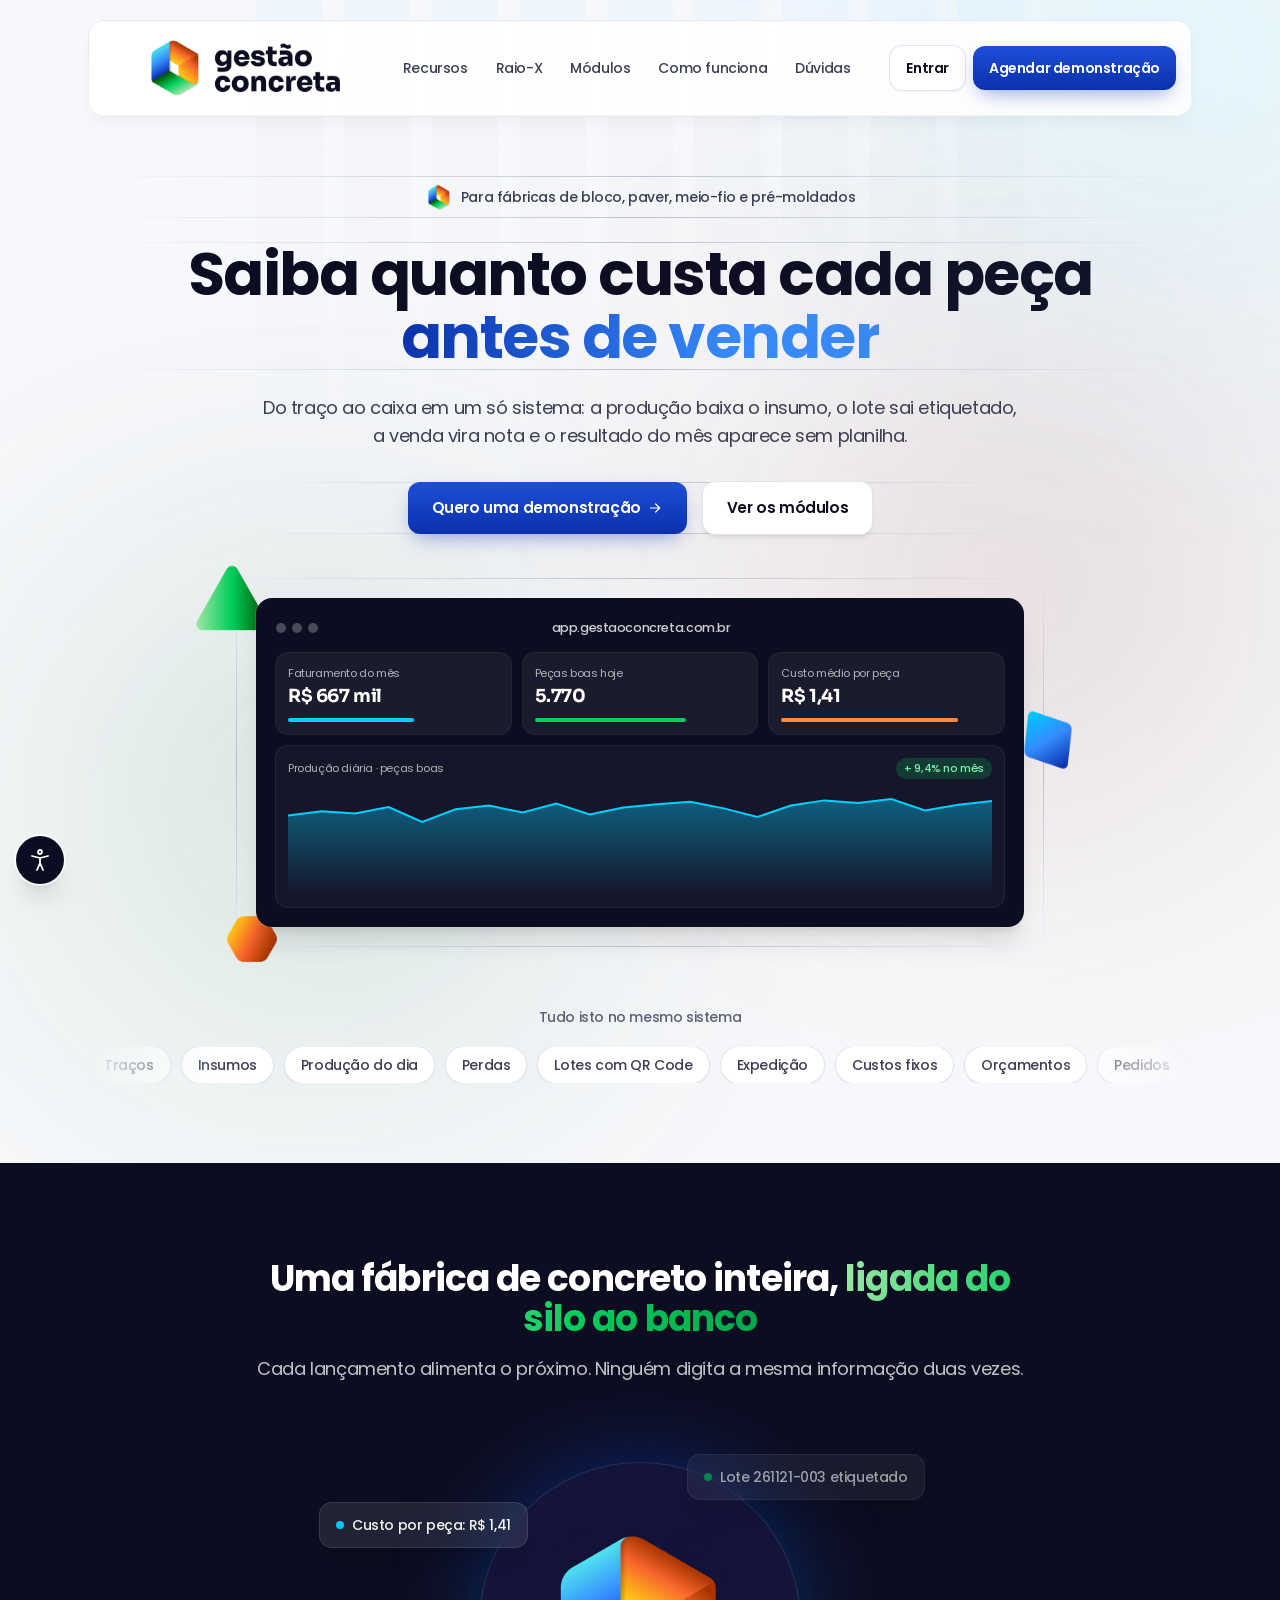
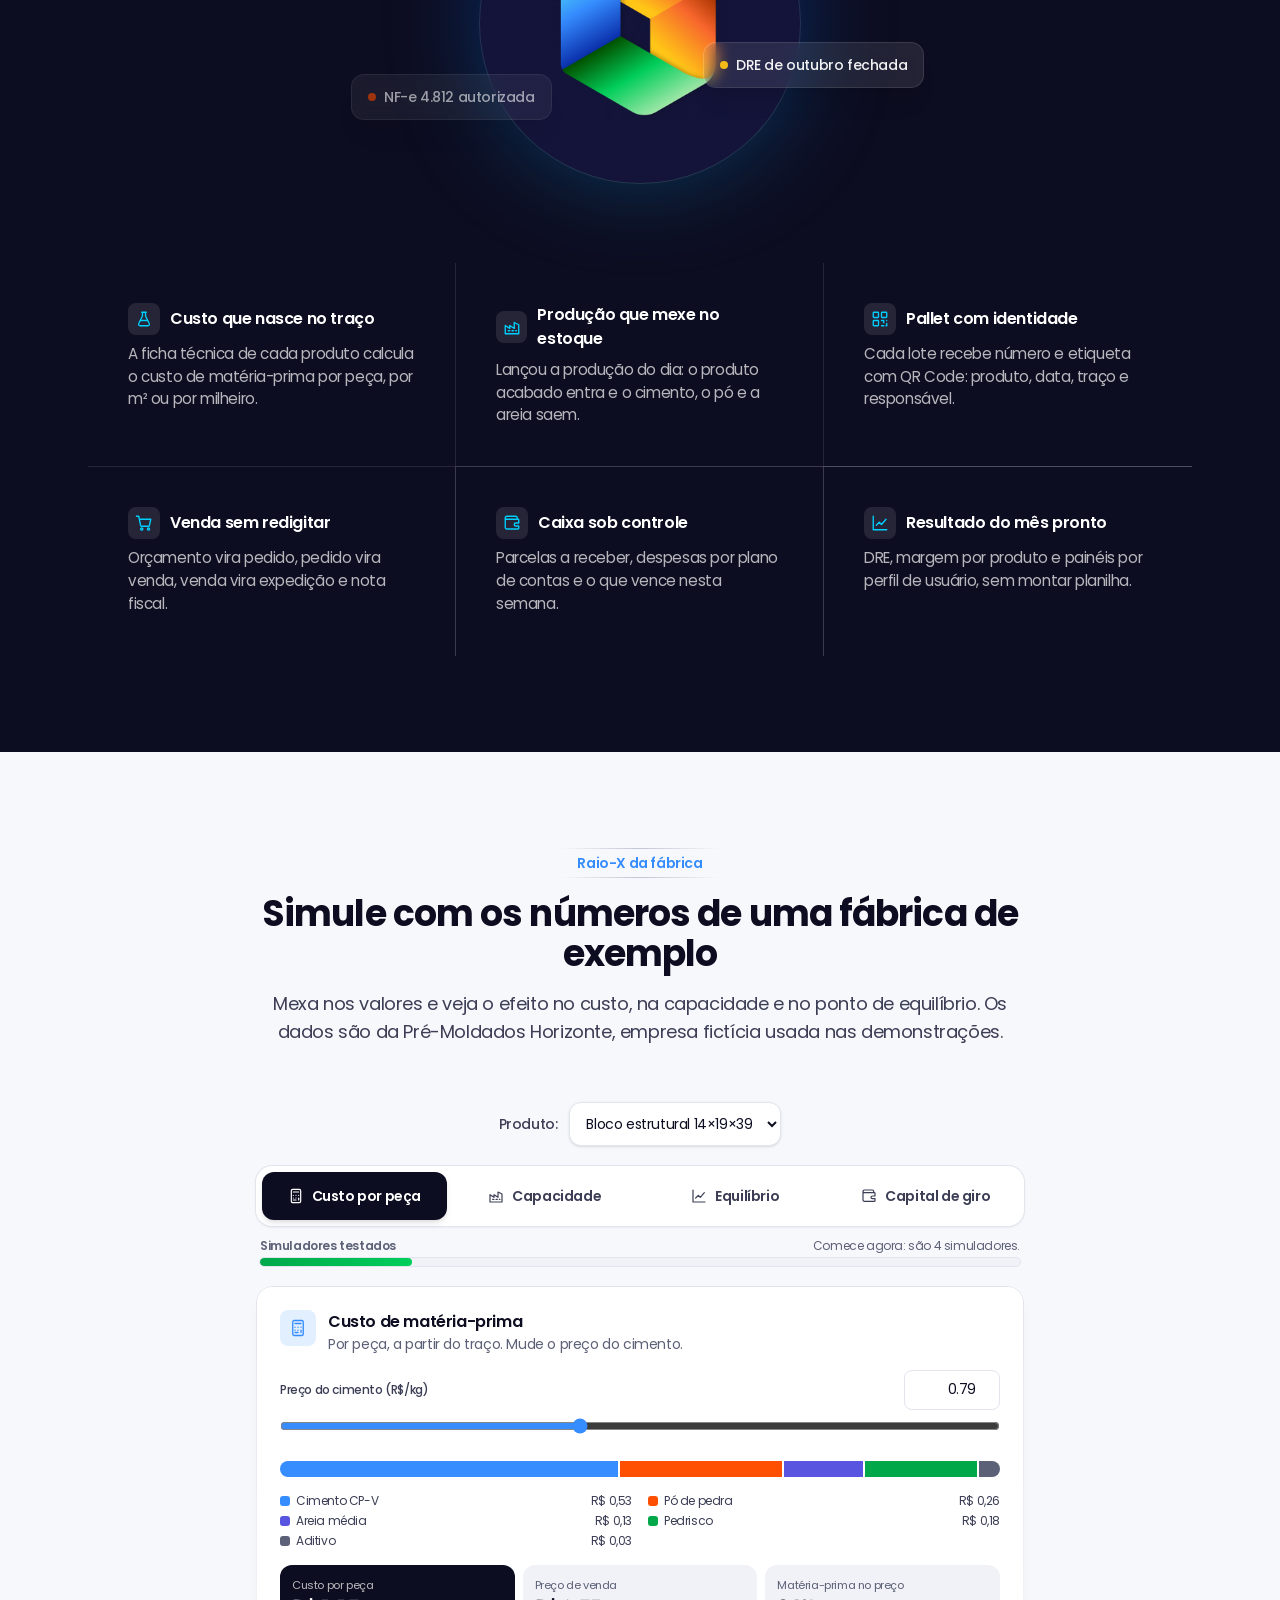
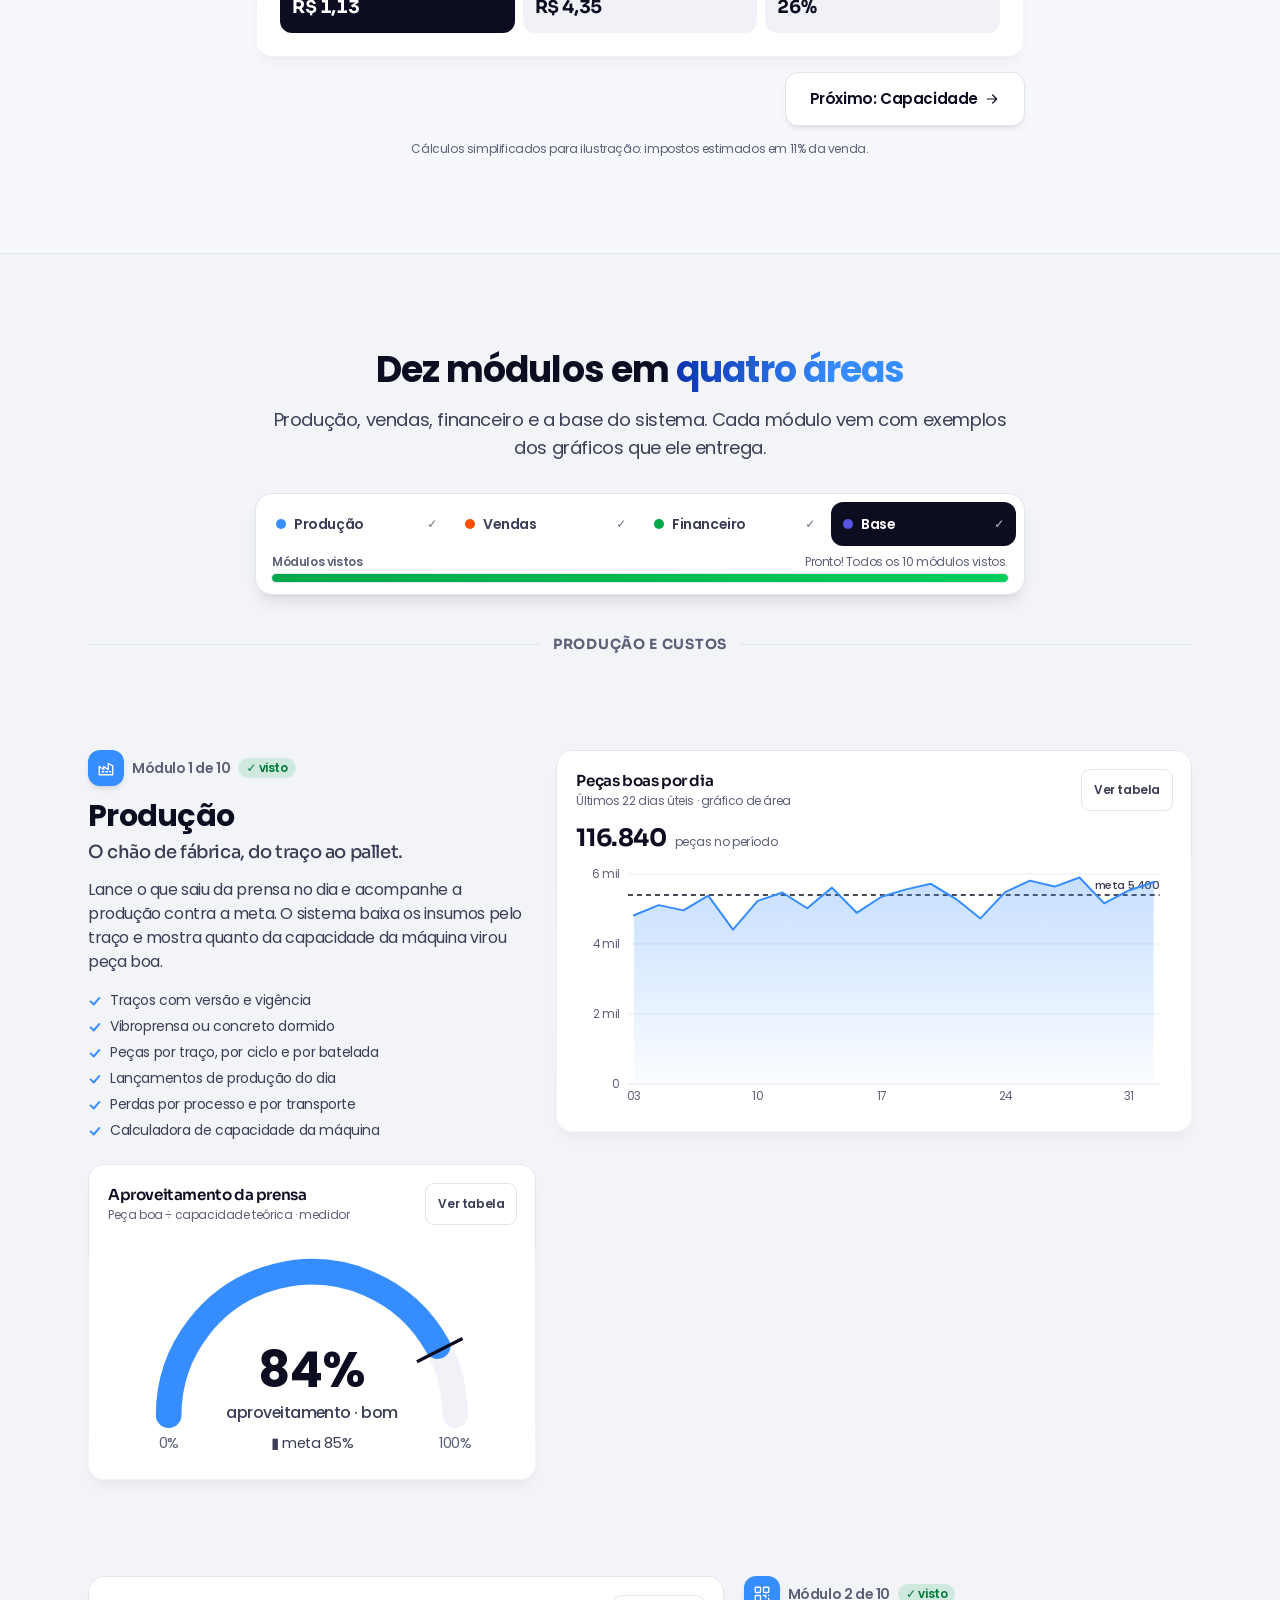
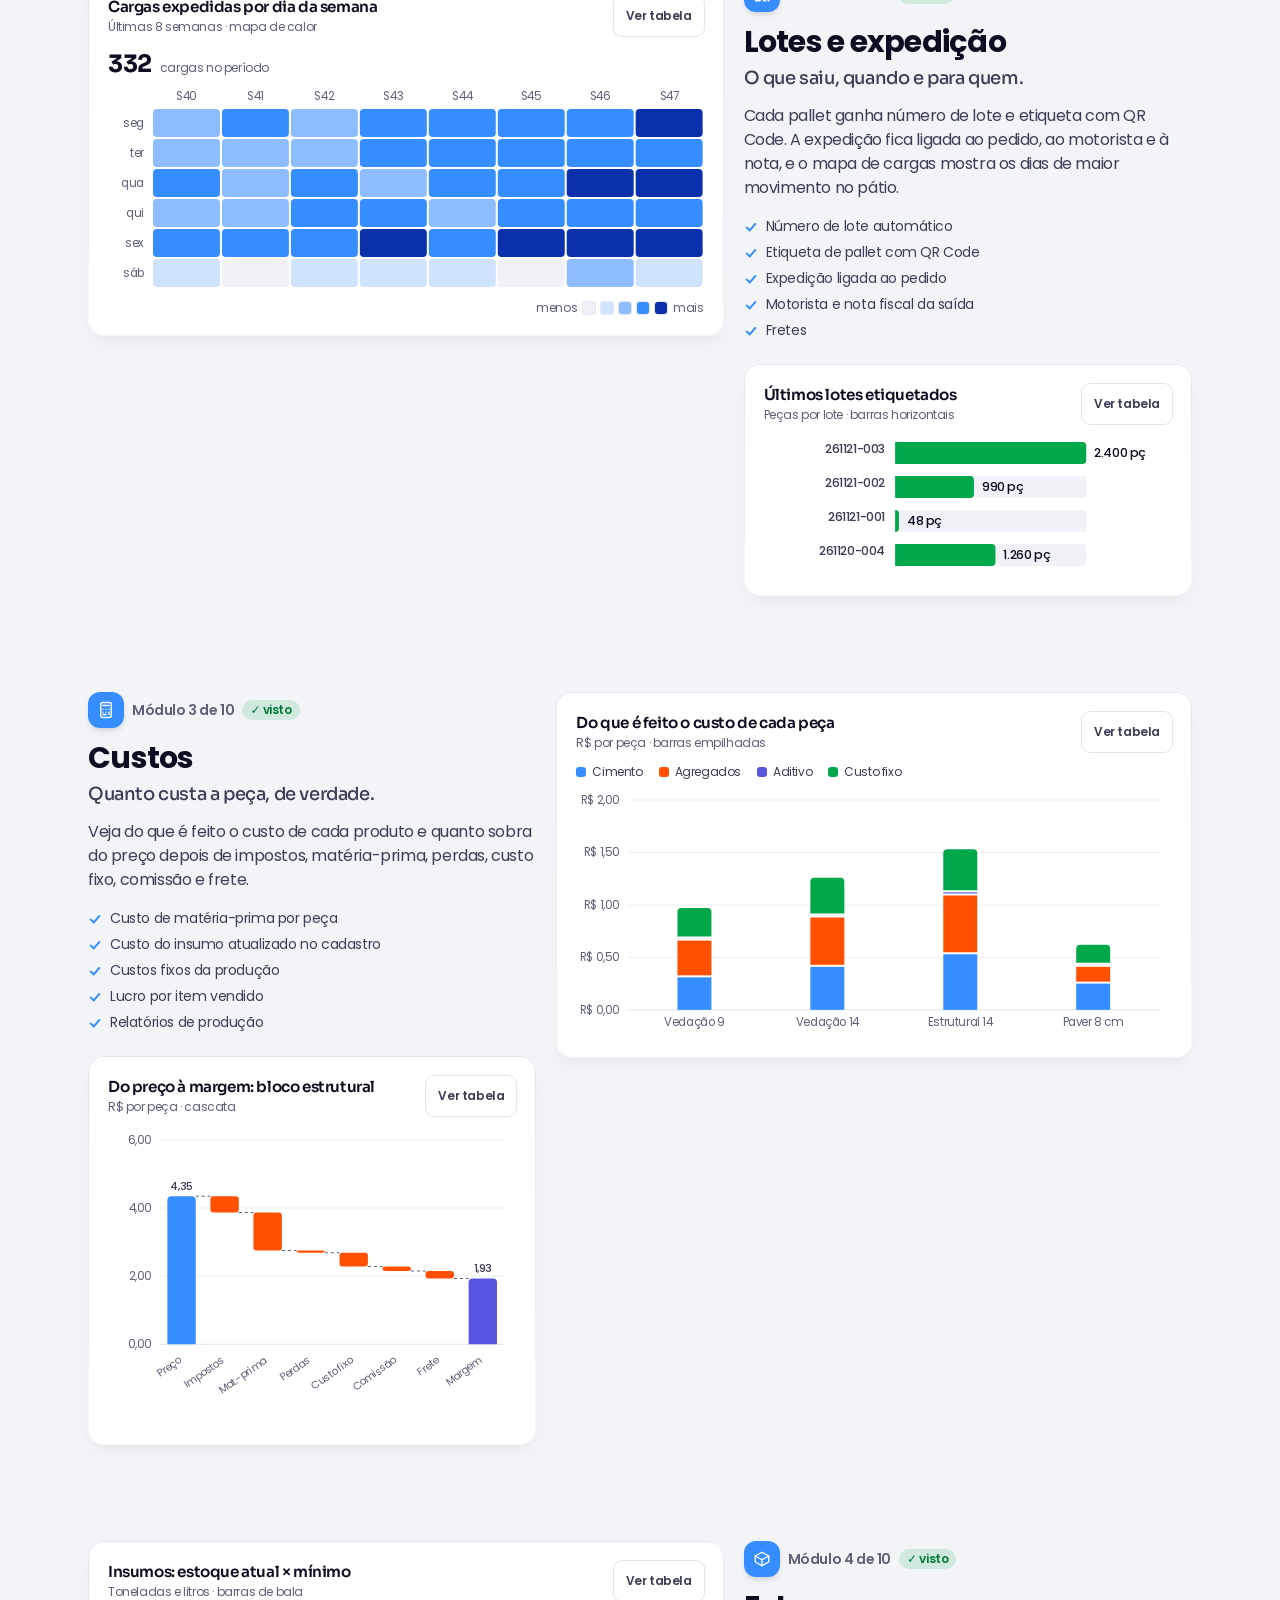
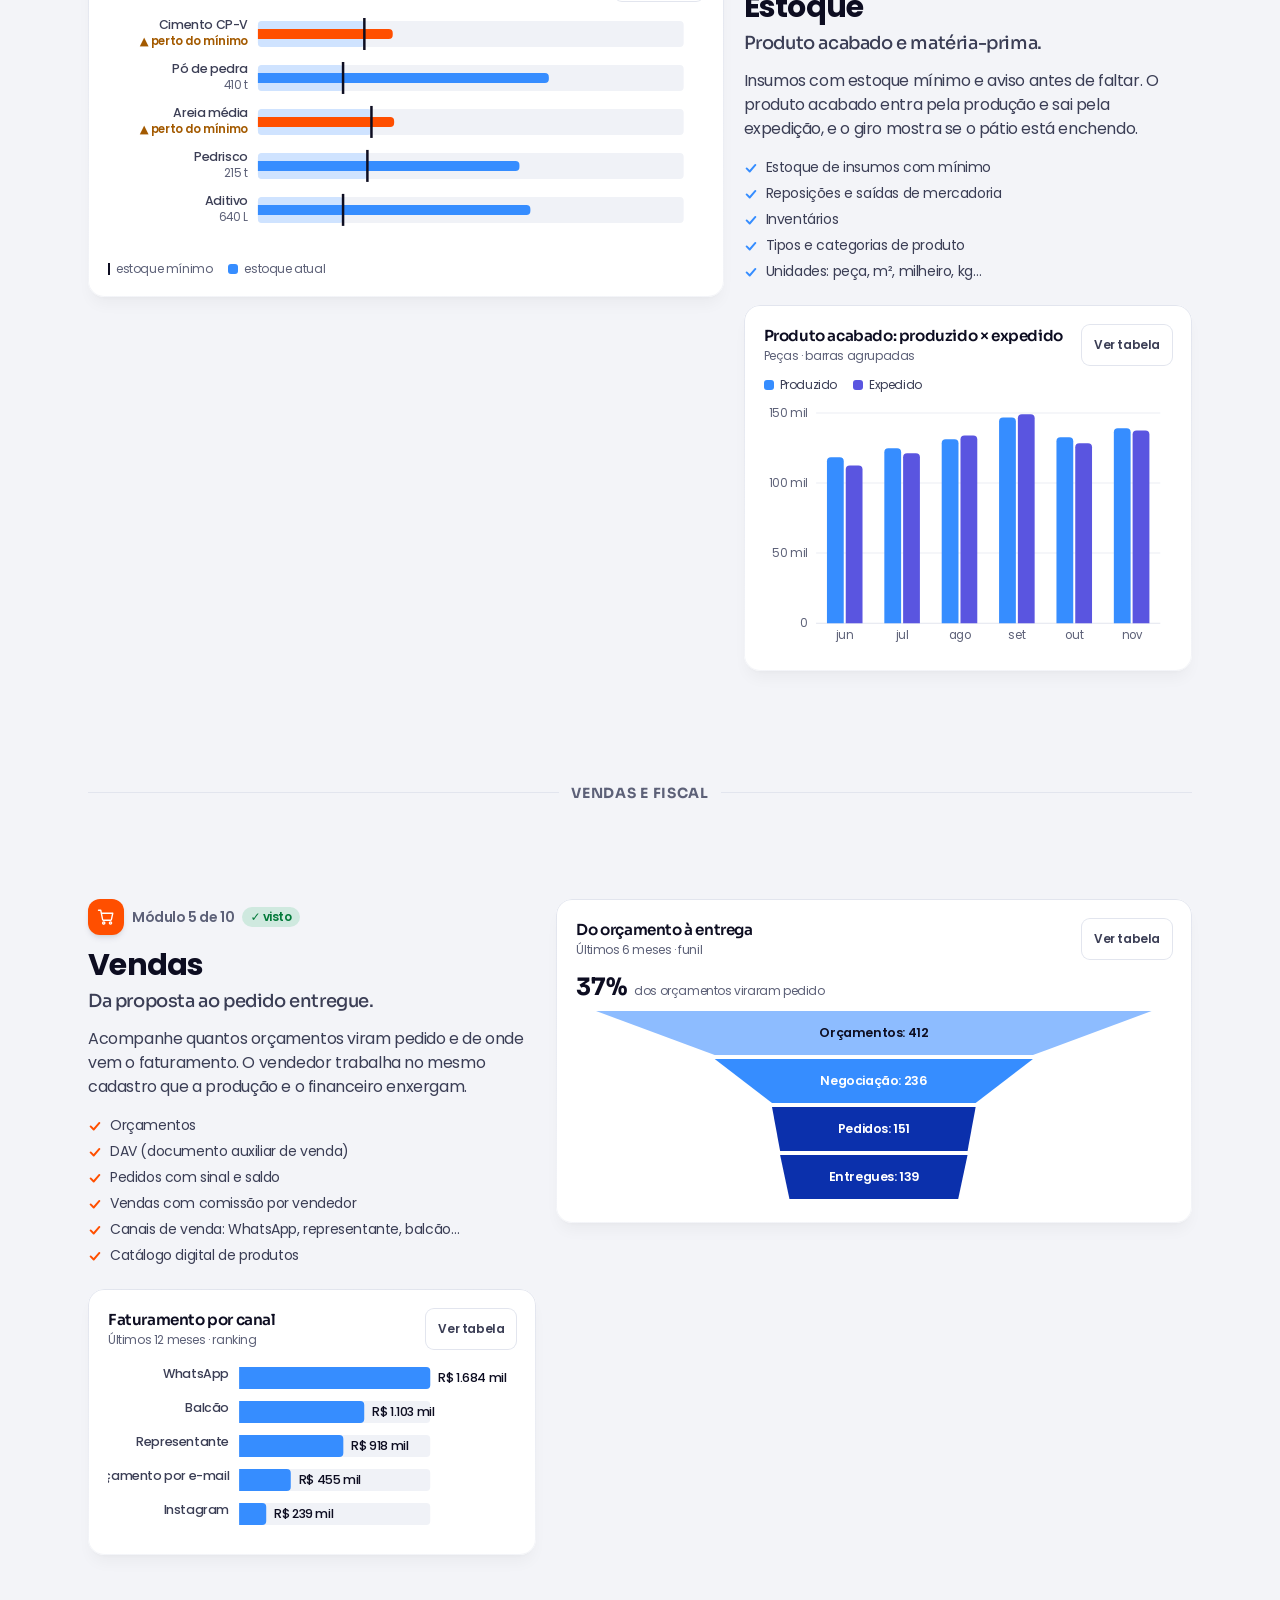
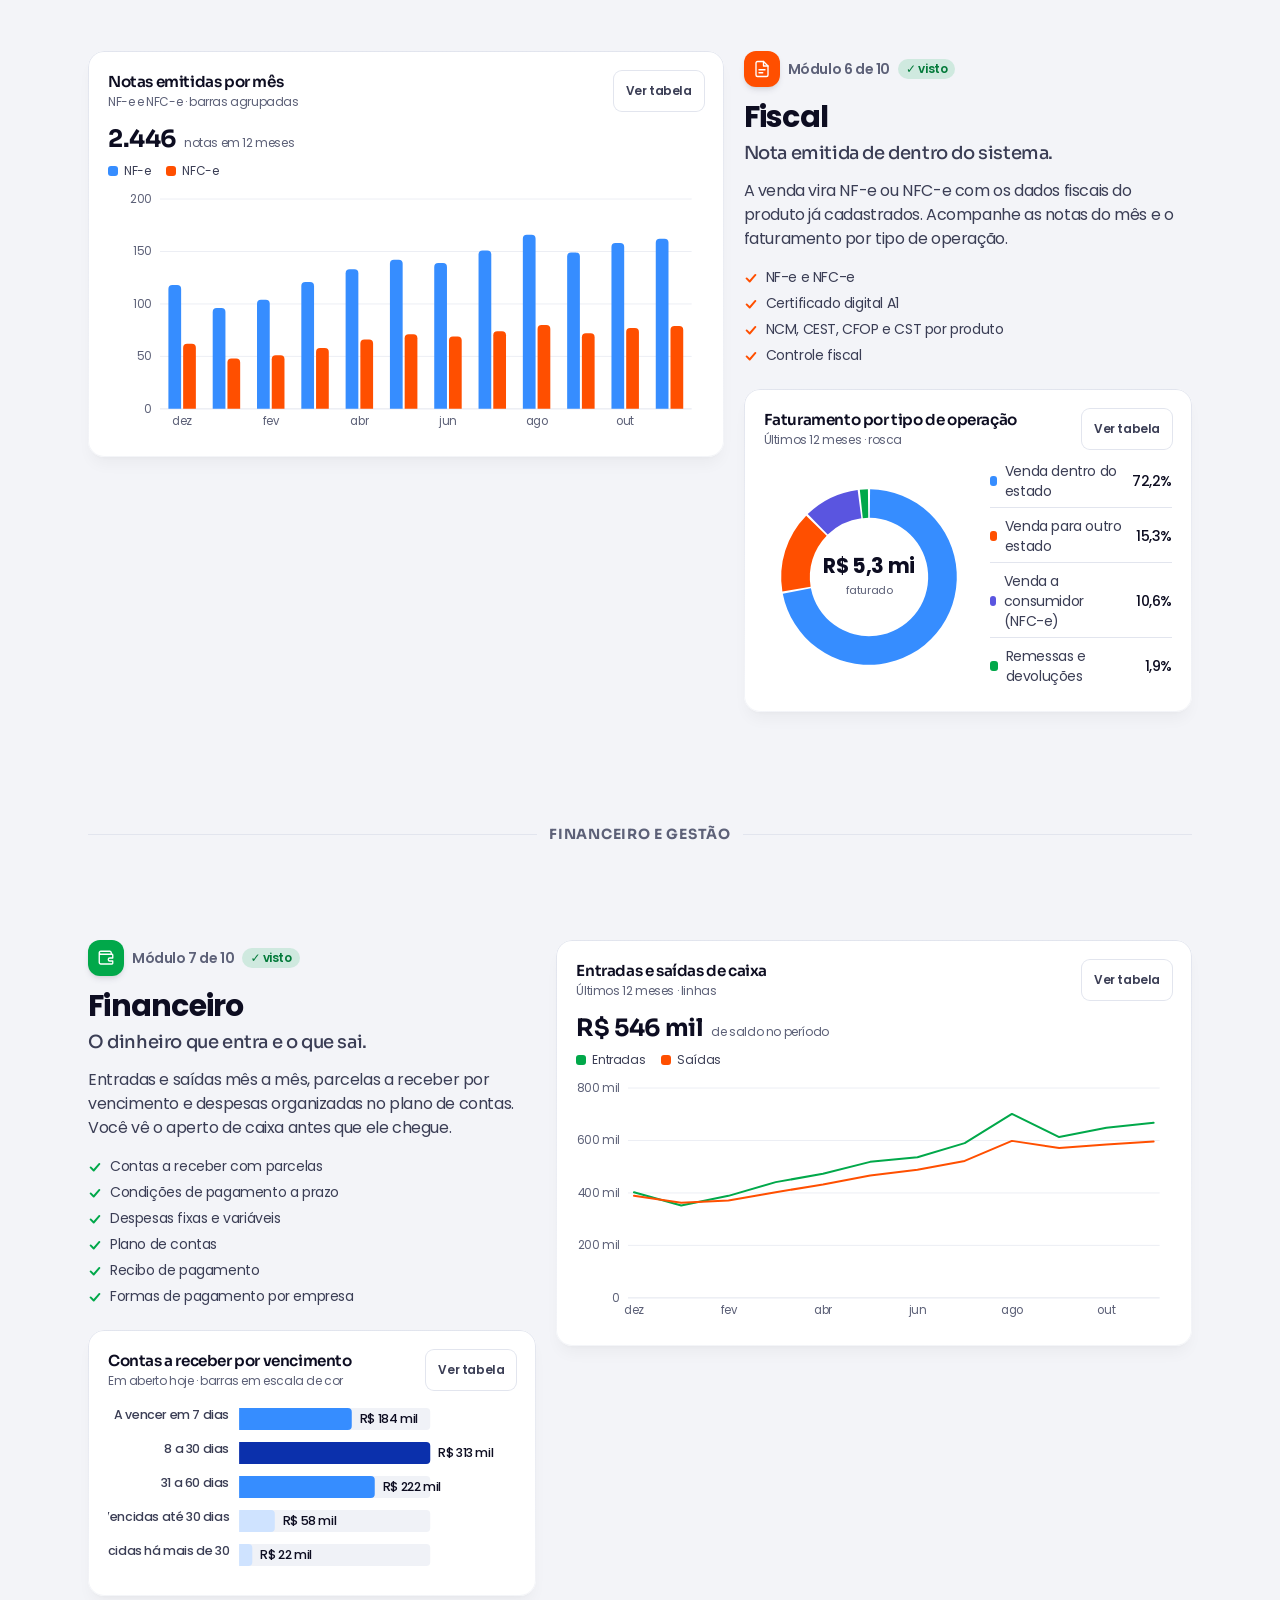
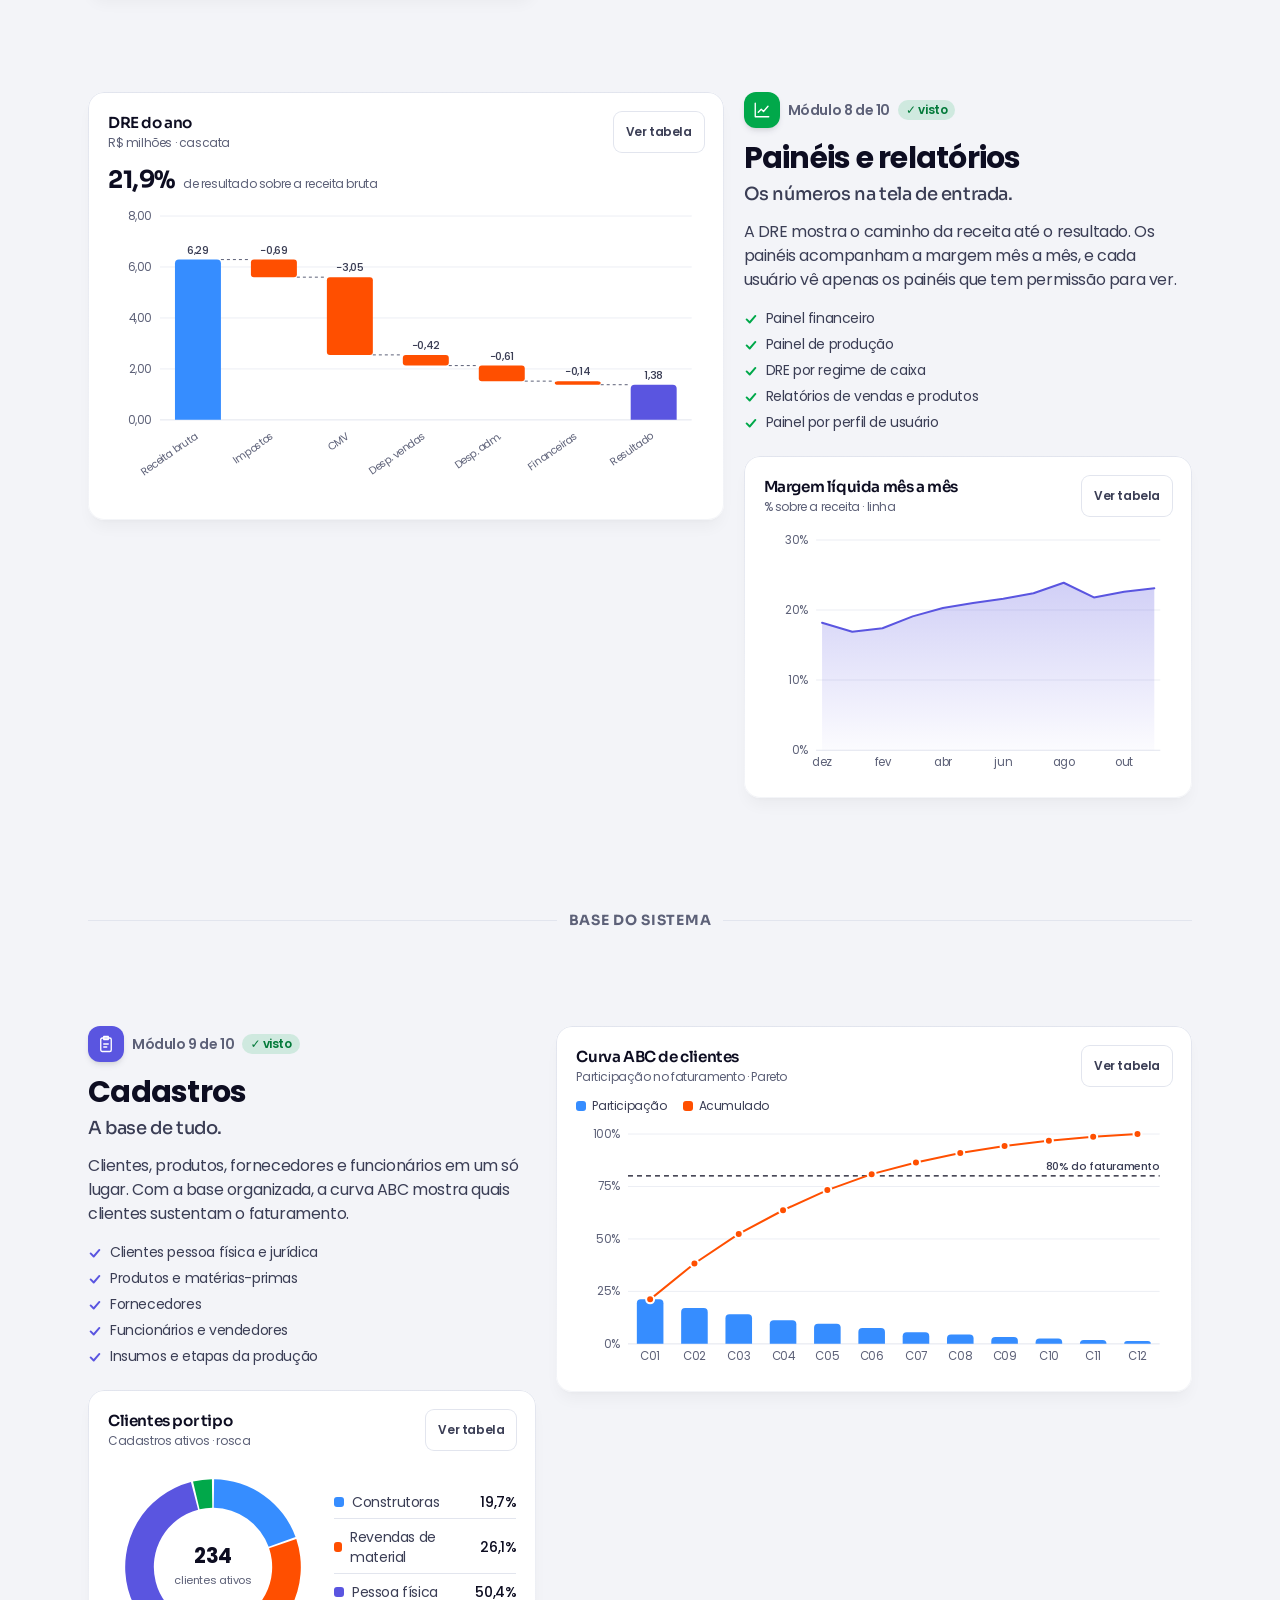
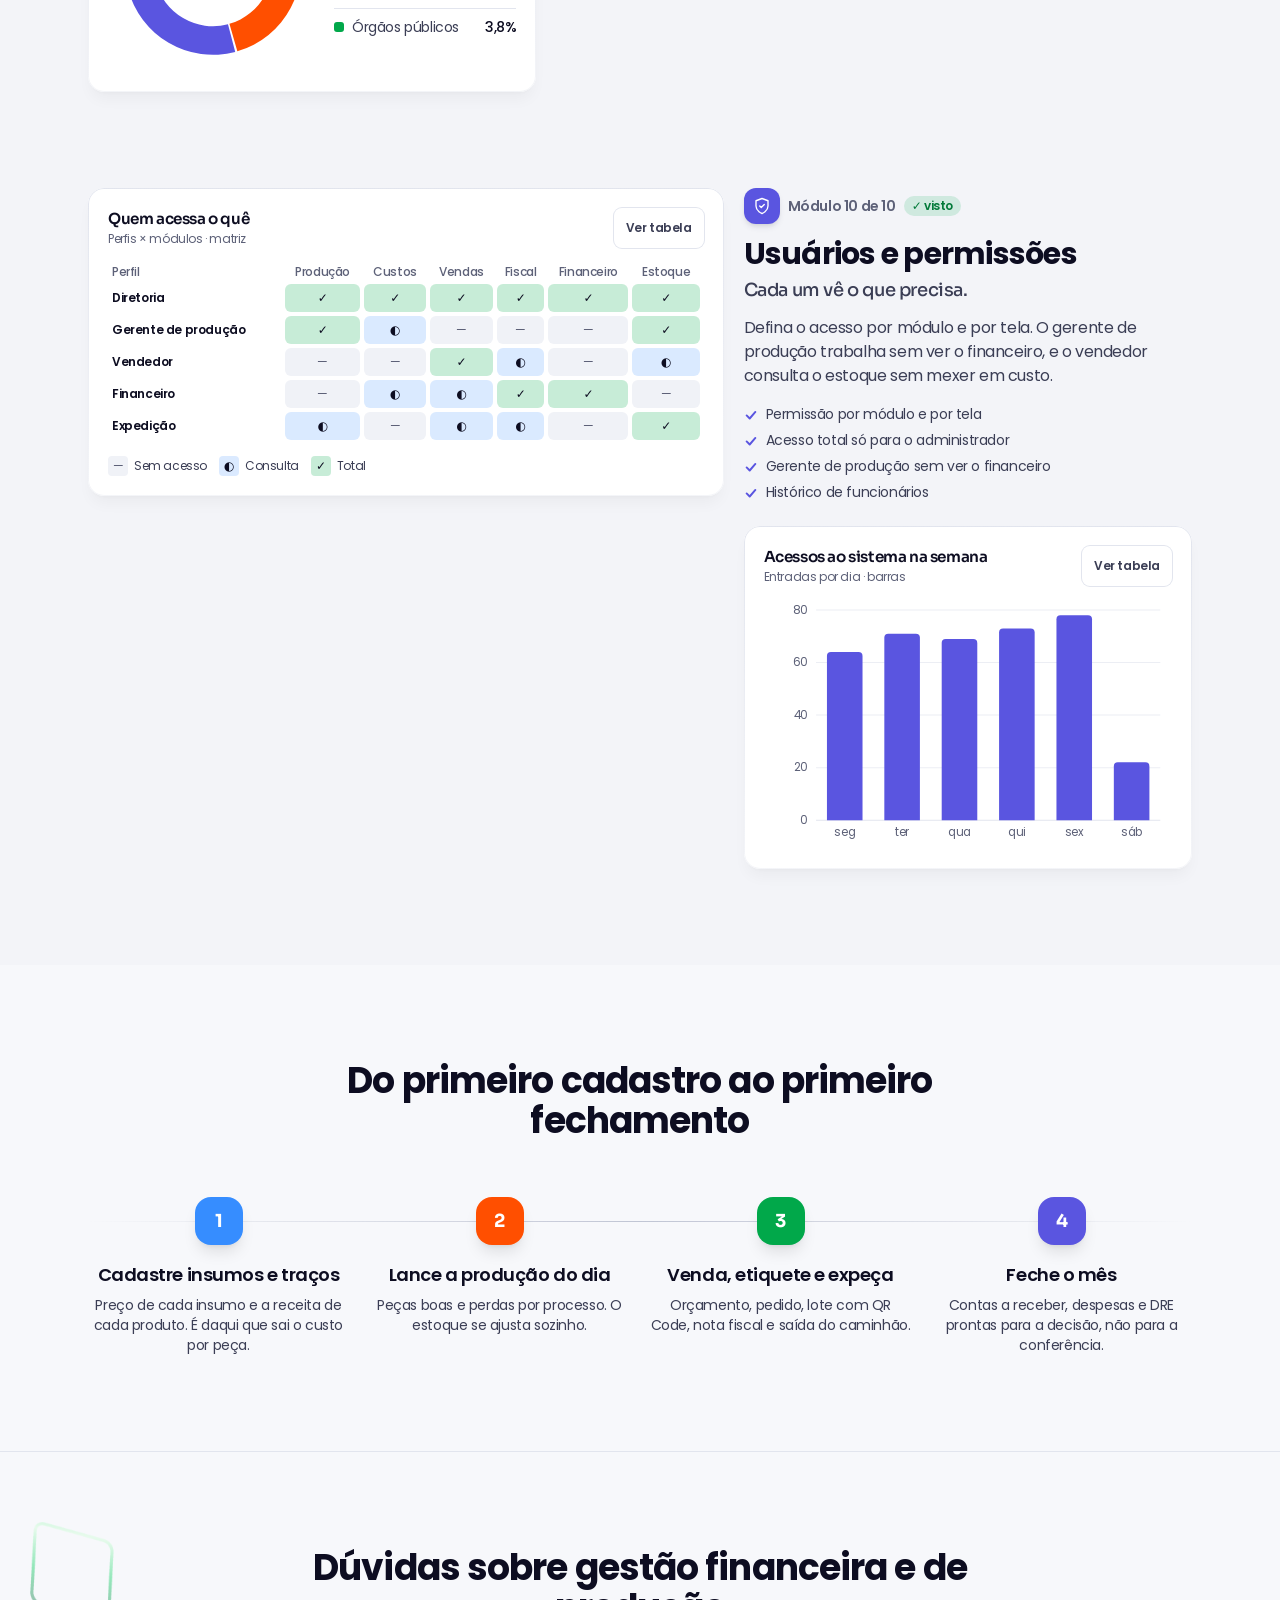
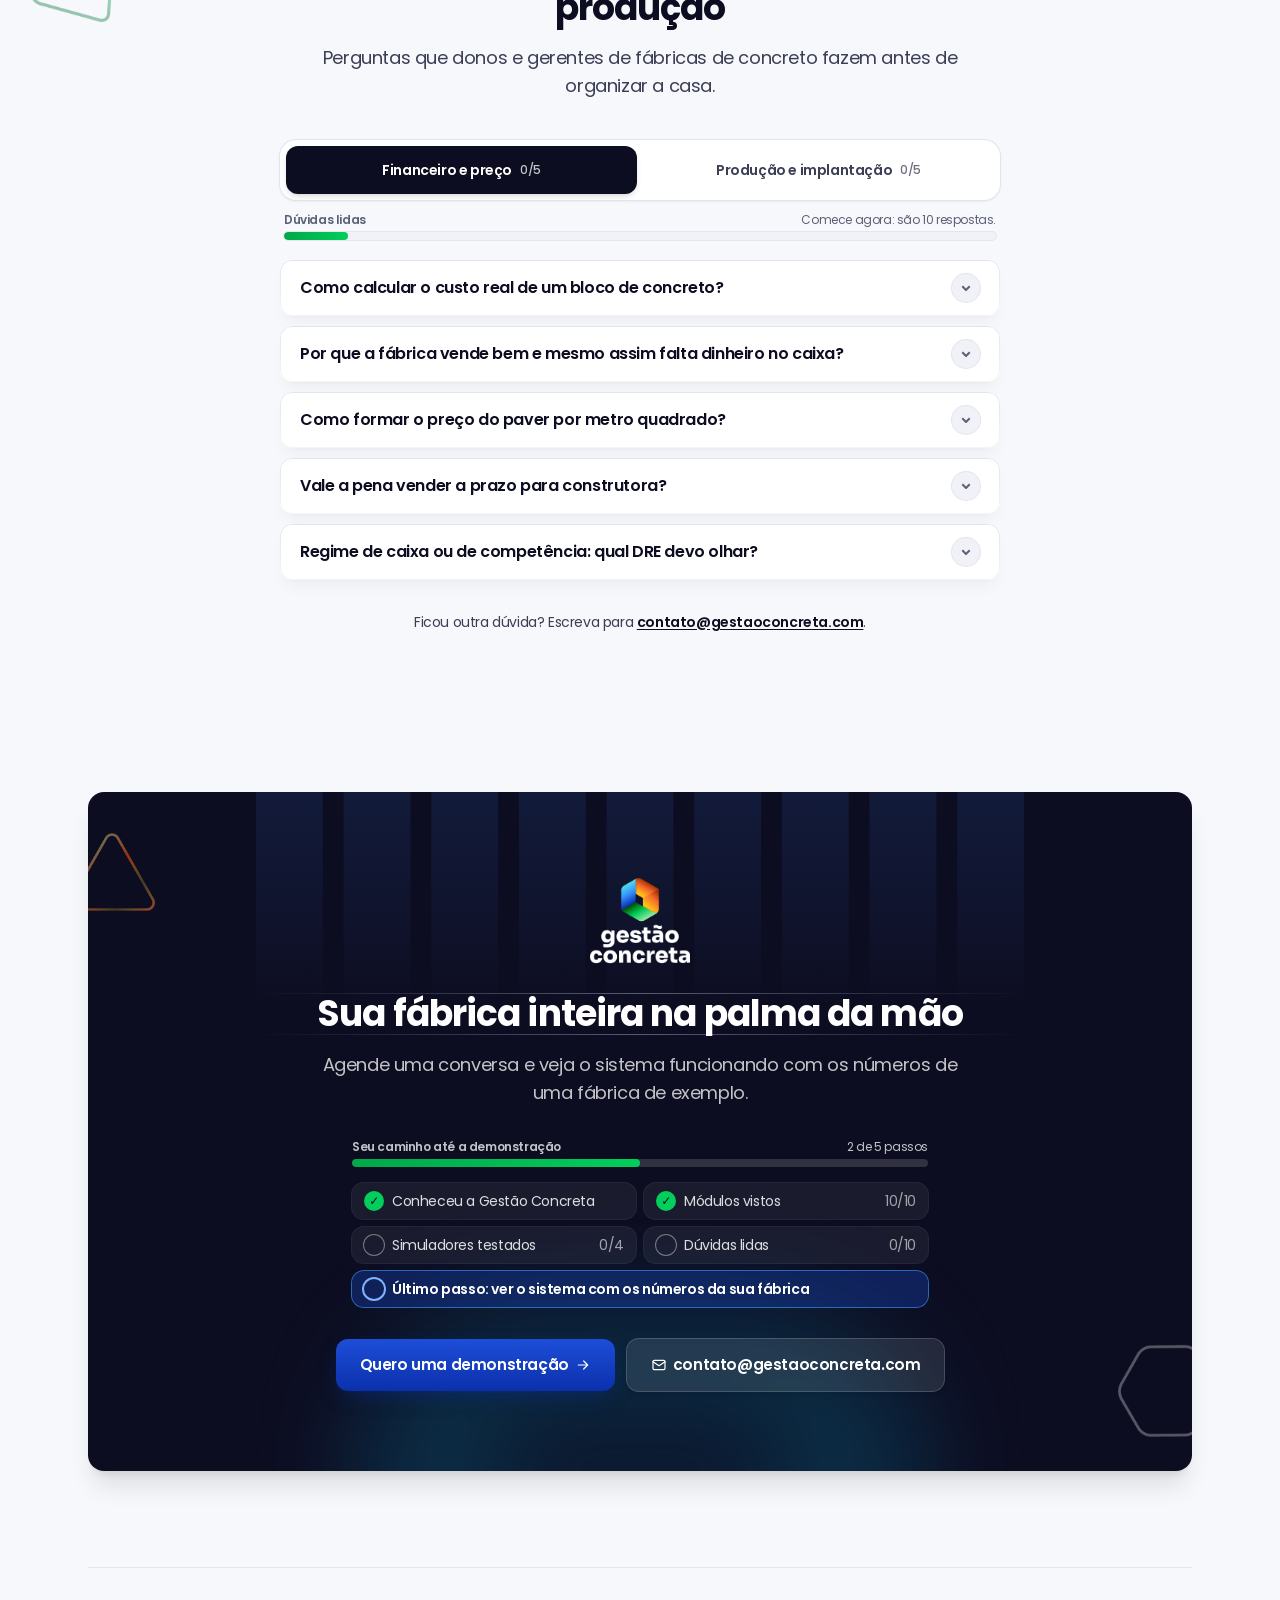
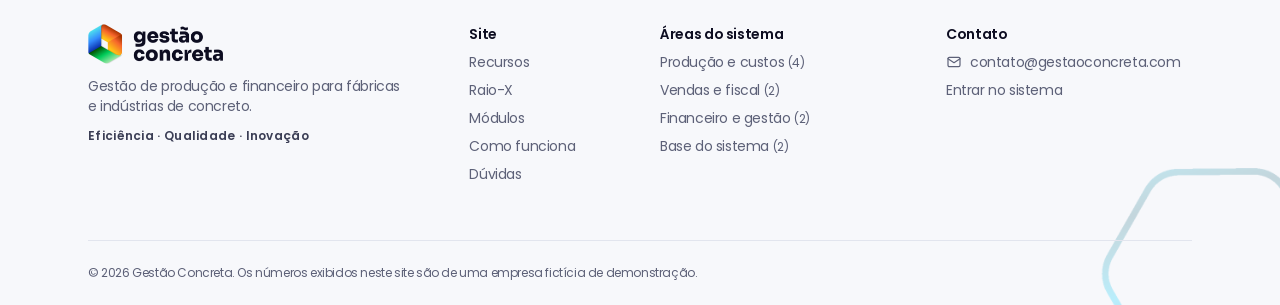
==== commit 11c5734b: "Botões de ação em azul escuro" ====
--- a/index.html
+++ b/index.html
@@ -1 +1 @@
-<!DOCTYPE html><!--npG63EY2s105T6aMHED3h--><html lang="pt-BR" data-tema="claro" data-contraste="normal" data-movimento="normal"><head><meta charSet="utf-8"/><meta name="viewport" content="width=device-width, initial-scale=1"/><link rel="preload" href="/_next/static/media/b65882aea40895ff-s.p.ttf" as="font" crossorigin="" type="font/ttf"/><link rel="preload" href="/_next/static/media/b77c440ca9b87d33-s.p.ttf" as="font" crossorigin="" type="font/ttf"/><link rel="preload" href="/_next/static/media/d73b390dc2633c93-s.p.ttf" as="font" crossorigin="" type="font/ttf"/><link rel="preload" href="/_next/static/media/e33b242085fea3bf-s.p.ttf" as="font" crossorigin="" type="font/ttf"/><link rel="preload" href="/_next/static/media/ecf729077cedfaf0-s.p.ttf" as="font" crossorigin="" type="font/ttf"/><link rel="preload" as="image" href="/marca/logos/logo-horizontal-positiva-transparente.png"/><link rel="preload" as="image" href="/marca/logos/logo-horizontal-negativa-transparente.png"/><link rel="preload" as="image" href="/imagens/fundo/stripes.svg"/><link rel="stylesheet" href="/_next/static/css/c343f443dbe96c12.css" data-precedence="next"/><link rel="preload" as="script" fetchPriority="low" href="/_next/static/chunks/webpack-6ee9a981f274dc11.js"/><script src="/_next/static/chunks/4bd1b696-c023c6e3521b1417.js" async=""></script><script src="/_next/static/chunks/255-0e5ac6cd71b0e266.js" async=""></script><script src="/_next/static/chunks/main-app-4111e4307b3f79c0.js" async=""></script><script src="/_next/static/chunks/239-a04d7d8c0728e830.js" async=""></script><script src="/_next/static/chunks/619-9168df9c2a29b74b.js" async=""></script><script src="/_next/static/chunks/app/(default)/layout-9bfc2e1d11279949.js" async=""></script><script src="/_next/static/chunks/app/(default)/page-aa049037f4629e9d.js" async=""></script><meta name="next-size-adjust" content=""/><meta name="theme-color" content="#0D0D21"/><title>Gestão Concreta — gestão de produção e financeiro para fábricas de concreto</title><meta name="description" content="Sistema de gestão para fábricas e indústrias de concreto: traço com custo por peça, produção, lotes com QR Code, vendas, NF-e, contas a receber e DRE no mesmo lugar."/><meta property="og:title" content="Gestão Concreta — gestão de produção e financeiro para fábricas de concreto"/><meta property="og:description" content="Sistema de gestão para fábricas e indústrias de concreto: traço com custo por peça, produção, lotes com QR Code, vendas, NF-e, contas a receber e DRE no mesmo lugar."/><meta property="og:locale" content="pt_BR"/><meta property="og:image" content="https://xn--gestoconcreta-zeb.com/marca/logos/logo-horizontal-negativa-transparente.png"/><meta property="og:type" content="website"/><meta name="twitter:card" content="summary_large_image"/><meta name="twitter:title" content="Gestão Concreta — gestão de produção e financeiro para fábricas de concreto"/><meta name="twitter:description" content="Sistema de gestão para fábricas e indústrias de concreto: traço com custo por peça, produção, lotes com QR Code, vendas, NF-e, contas a receber e DRE no mesmo lugar."/><meta name="twitter:image" content="https://xn--gestoconcreta-zeb.com/marca/logos/logo-horizontal-negativa-transparente.png"/><link rel="icon" href="/favicon.ico" type="image/x-icon" sizes="16x16"/><link rel="icon" href="/marca/favicons/favicon-32x32.png" sizes="32x32" type="image/png"/><link rel="icon" href="/marca/favicons/favicon-192x192.png" sizes="192x192" type="image/png"/><link rel="apple-touch-icon" href="/marca/favicons/apple-touch-icon.png"/><script>(function(){try{var p=Object.assign({"fonte":100,"tema":"sistema","contraste":"normal","movimento":"sistema"},JSON.parse(localStorage.getItem("gc-acessibilidade")||"{}"));var d=document.documentElement;var esc=p.tema==="escuro"||(p.tema==="sistema"&&matchMedia("(prefers-color-scheme: dark)").matches);d.dataset.tema=esc?"escuro":"claro";d.dataset.contraste=p.contraste;var red=p.movimento==="reduzido"||(p.movimento==="sistema"&&matchMedia("(prefers-reduced-motion: reduce)").matches);d.dataset.movimento=red?"reduzido":"normal";d.style.setProperty("--escala-fonte",p.fonte+"%")}catch(e){}})();</script><script src="/_next/static/chunks/polyfills-42372ed130431b0a.js" noModule=""></script></head><body class="__variable_627bf3 __variable_5f56ca bg-fundo font-texto tracking-tight text-tinta antialiased"><div hidden=""><!--$--><!--/$--></div><a href="#conteudo" class="sr-only z-50 rounded-lg bg-preto px-4 py-2 text-white focus:not-sr-only focus:fixed focus:left-4 focus:top-4">Pular para o conteúdo</a><div class="flex min-h-screen flex-col overflow-hidden supports-[overflow:clip]:overflow-clip"><header class="fixed top-2 z-30 w-full md:top-5"><div class="mx-auto max-w-6xl px-4 sm:px-6"><div class="cartao relative flex items-center justify-between gap-3 overflow-hidden rounded-2xl! bg-superficie/90! px-4 backdrop-blur-sm transition-[height] duration-200 h-20 md:h-24"><div class="flex h-full flex-1 items-center lg:justify-center lg:pl-2"><a class="inline-flex shrink-0" aria-label="Gestão Concreta — início" href="/"><img alt="" width="1072" height="317" decoding="async" data-nimg="1" class="w-auto transition-[height] duration-200 h-11 md:h-14 escuro:hidden" style="color:transparent" src="/marca/logos/logo-horizontal-positiva-transparente.png"/><img alt="" width="1072" height="317" decoding="async" data-nimg="1" class="w-auto transition-[height] duration-200 h-11 md:h-14 hidden escuro:block" style="color:transparent" src="/marca/logos/logo-horizontal-negativa-transparente.png"/></a></div><nav aria-label="Seções do site" class="hidden shrink-0 lg:block"><ul class="flex items-center gap-1 text-sm"><li><a href="#recursos" class="flex min-h-11 items-center rounded-lg px-3 font-medium transition duration-150 hover:bg-superficie-2 hover:text-tinta text-tinta-2">Recursos</a></li><li><a href="#raio-x" class="flex min-h-11 items-center rounded-lg px-3 font-medium transition duration-150 hover:bg-superficie-2 hover:text-tinta text-tinta-2">Raio-X</a></li><li><a href="#modulos" class="flex min-h-11 items-center rounded-lg px-3 font-medium transition duration-150 hover:bg-superficie-2 hover:text-tinta text-tinta-2">Módulos</a></li><li><a href="#como-funciona" class="flex min-h-11 items-center rounded-lg px-3 font-medium transition duration-150 hover:bg-superficie-2 hover:text-tinta text-tinta-2">Como funciona</a></li><li><a href="#duvidas" class="flex min-h-11 items-center rounded-lg px-3 font-medium transition duration-150 hover:bg-superficie-2 hover:text-tinta text-tinta-2">Dúvidas</a></li></ul></nav><div class="flex shrink-0 items-center gap-2 lg:ml-4"><a href="https://app.gestaoconcreta.com.br" class="btn-sm btn-claro hidden sm:inline-flex">Entrar</a><a href="mailto:contato@gestaoconcreta.com?subject=Quero%20conhecer%20a%20Gest%C3%A3o%20Concreta" class="btn-sm btn-principal hidden sm:inline-flex">Agendar demonstração</a><button type="button" class="flex size-11 items-center justify-center rounded-lg text-tinta hover:bg-superficie-2 lg:hidden" aria-expanded="false" aria-controls="menu-movel" aria-label="Abrir menu"><svg viewBox="0 0 24 24" fill="none" stroke="currentColor" stroke-width="1.8" stroke-linecap="round" stroke-linejoin="round" class="size-5" aria-hidden="true"><path d="M4 7h16M4 12h16M4 17h16"></path></svg></button></div><span aria-hidden="true" class="absolute bottom-0 left-0 h-[3px] bg-linear-to-r from-[#01A84A] to-[#01CE5B] transition-[width] duration-150" style="width:0%"></span></div></div></header><main id="conteudo" class="grow" tabindex="-1"><section class="relative"><div class="pointer-events-none absolute left-1/2 top-0 -z-10 -translate-x-1/2" aria-hidden="true"><img alt="" width="768" height="432" decoding="async" data-nimg="1" class="max-w-none opacity-80 escuro:hidden" style="color:transparent" src="/imagens/fundo/stripes.svg"/></div><div class="pointer-events-none absolute -top-32 left-1/2 ml-[560px] -translate-x-1/2" aria-hidden="true"><div class="h-80 w-80 rounded-full bg-linear-to-tr from-[#00CFFF] opacity-50 blur-[160px]"></div></div><div class="pointer-events-none absolute left-1/2 top-[420px] ml-[380px] -translate-x-1/2" aria-hidden="true"><div class="h-80 w-80 rounded-full bg-linear-to-tr from-[#FF4F00] to-[#0D0D21] opacity-40 blur-[160px]"></div></div><div class="pointer-events-none absolute left-1/2 top-[640px] -ml-[320px] -translate-x-1/2" aria-hidden="true"><div class="h-80 w-80 rounded-full bg-linear-to-tr from-[#01CE5B] to-[#0D0D21] opacity-40 blur-[160px]"></div></div><div class="mx-auto max-w-6xl px-4 sm:px-6"><div class="pb-12 pt-32 md:pb-20 md:pt-44"><div class="pb-12 text-center md:pb-16"><div class="linha-y mb-6" data-revelar="true"><p class="flex flex-wrap items-center justify-center gap-2 py-1.5 text-sm font-medium text-tinta-2"><img alt="" loading="lazy" width="28" height="28" decoding="async" data-nimg="1" class="size-7" style="color:transparent" src="/marca/simbolo/simbolo-principal-transparente.png"/>Para fábricas de bloco, paver, meio-fio e pré-moldados</p></div><h1 class="linha-y mb-6 text-[2.6rem] font-bold leading-[1.05] md:text-6xl" data-revelar="true" style="--atraso:60ms">Saiba quanto custa cada peça<!-- --> <br class="max-lg:hidden"/><span class="degrade-azul">antes de vender</span></h1><div class="mx-auto max-w-3xl"><p class="mb-8 text-lg text-tinta-2" data-revelar="true" style="--atraso:120ms">Do traço ao caixa em um só sistema: a produção baixa o insumo, o lote sai etiquetado, a venda vira nota e o resultado do mês aparece sem planilha.</p><div class="relative before:absolute before:inset-0 before:linha-y"><div class="relative mx-auto max-w-xs sm:flex sm:max-w-none sm:justify-center" data-revelar="true" style="--atraso:180ms"><a class="btn btn-principal group mb-4 w-full sm:mb-0 sm:w-auto" href="mailto:contato@gestaoconcreta.com?subject=Quero%20conhecer%20a%20Gest%C3%A3o%20Concreta">Quero uma demonstração<svg viewBox="0 0 24 24" fill="none" stroke="currentColor" stroke-width="1.8" stroke-linecap="round" stroke-linejoin="round" class="size-4 transition-transform group-hover:translate-x-0.5" aria-hidden="true"><path d="M5 12h14M13 6l6 6-6 6"></path></svg></a><a class="btn btn-claro w-full sm:ml-4 sm:w-auto" href="#modulos">Ver os módulos</a></div></div></div></div><div class="relative mx-auto max-w-3xl" data-revelar="true" style="--atraso:240ms"><img alt="" aria-hidden="true" loading="lazy" width="300" height="300" decoding="async" data-nimg="1" class="pointer-events-none absolute -left-16 -top-10 hidden w-20 animate-flutuar md:block" style="color:transparent" src="/marca/elementos/triangulo-verde.png"/><img alt="" aria-hidden="true" loading="lazy" width="300" height="300" decoding="async" data-nimg="1" class="pointer-events-none absolute -right-14 top-1/3 hidden w-16 animate-flutuar md:block" style="color:transparent;animation-delay:1.2s" src="/marca/elementos/losango-azul.png"/><img alt="" aria-hidden="true" loading="lazy" width="300" height="300" decoding="async" data-nimg="1" class="pointer-events-none absolute -bottom-10 -left-8 hidden w-14 animate-flutuar md:block" style="color:transparent;animation-delay:2.4s" src="/marca/elementos/hexagono-laranja.png"/><div class="relative rounded-2xl bg-preto p-4 shadow-xl ring-1 ring-white/10 before:pointer-events-none before:absolute before:-inset-5 before:linha-y after:absolute after:-inset-5 after:-z-10 after:linha-x sm:p-5" role="img" aria-label="Ilustração de painel: faturamento do mês R$ 667 mil, 5.770 peças boas hoje, custo médio de R$ 1,41 por peça e gráfico de produção diária subindo."><div class="mb-4 flex items-center justify-between" aria-hidden="true"><span class="flex gap-1.5"><span class="size-2.5 rounded-full bg-white/25"></span><span class="size-2.5 rounded-full bg-white/25"></span><span class="size-2.5 rounded-full bg-white/25"></span></span><span class="text-[0.8rem] font-medium text-white/80">app.gestaoconcreta.com.br</span><span class="w-10"></span></div><div class="grid gap-3 sm:grid-cols-3" aria-hidden="true"><div class="animate-flutuar rounded-xl bg-white/[0.06] p-3 ring-1 ring-white/10" style="animation-delay:0s"><p class="text-[0.7rem] text-white/65">Faturamento do mês</p><p class="font-titulo text-lg font-bold text-white">R$ 667 mil</p><span class="mt-2 block h-1 rounded-full" style="background:#00CFFF;width:60%"></span></div><div class="animate-flutuar rounded-xl bg-white/[0.06] p-3 ring-1 ring-white/10" style="animation-delay:0.6s"><p class="text-[0.7rem] text-white/65">Peças boas hoje</p><p class="font-titulo text-lg font-bold text-white">5.770</p><span class="mt-2 block h-1 rounded-full" style="background:#01CE5B;width:72%"></span></div><div class="animate-flutuar rounded-xl bg-white/[0.06] p-3 ring-1 ring-white/10" style="animation-delay:1.2s"><p class="text-[0.7rem] text-white/65">Custo médio por peça</p><p class="font-titulo text-lg font-bold text-white">R$ 1,41</p><span class="mt-2 block h-1 rounded-full" style="background:#FF8A3D;width:84%"></span></div></div><div class="mt-3 rounded-xl bg-white/[0.04] p-3 ring-1 ring-white/10" aria-hidden="true"><div class="mb-1 flex items-center justify-between text-[0.7rem] text-white/65"><span>Produção diária · peças boas</span><span class="rounded-full bg-[#01CE5B]/20 px-2 py-0.5 font-medium text-[#7CF0AE]">+ 9,4% no mês</span></div><svg viewBox="0 0 100 42" preserveAspectRatio="none" class="h-28 w-full"><defs><linearGradient id="topo-area" x1="0" x2="0" y1="0" y2="1"><stop offset="0%" stop-color="#00CFFF" stop-opacity="0.4"></stop><stop offset="100%" stop-color="#00CFFF" stop-opacity="0"></stop></linearGradient></defs><path d="M0,42 L0,12.223728813559323 L4.761904761904762,10.552542372881355 L9.523809523809524,11.416949152542376 L14.285714285714285,8.996610169491529 L19.047619047619047,14.586440677966102 L23.809523809523807,9.861016949152543 L28.57142857142857,8.477966101694914 L33.33333333333333,11.071186440677966 L38.095238095238095,7.671186440677964 L42.857142857142854,11.820338983050846 L47.61904761904761,9.169491525423727 L52.38095238095239,7.959322033898303 L57.14285714285714,7.037288135593222 L61.904761904761905,9.515254237288136 L66.66666666666666,12.74237288135593 L71.42857142857143,8.420338983050847 L76.19047619047619,6.5186440677966075 L80.95238095238095,7.498305084745759 L85.71428571428571,6 L90.47619047619048,10.264406779661016 L95.23809523809523,8.132203389830508 L100,6.749152542372883 L100,42 Z" fill="url(#topo-area)"></path><path d="M0,12.223728813559323 L4.761904761904762,10.552542372881355 L9.523809523809524,11.416949152542376 L14.285714285714285,8.996610169491529 L19.047619047619047,14.586440677966102 L23.809523809523807,9.861016949152543 L28.57142857142857,8.477966101694914 L33.33333333333333,11.071186440677966 L38.095238095238095,7.671186440677964 L42.857142857142854,11.820338983050846 L47.61904761904761,9.169491525423727 L52.38095238095239,7.959322033898303 L57.14285714285714,7.037288135593222 L61.904761904761905,9.515254237288136 L66.66666666666666,12.74237288135593 L71.42857142857143,8.420338983050847 L76.19047619047619,6.5186440677966075 L80.95238095238095,7.498305084745759 L85.71428571428571,6 L90.47619047619048,10.264406779661016 L95.23809523809523,8.132203389830508 L100,6.749152542372883" fill="none" stroke="#00CFFF" stroke-width="0.8" vector-effect="non-scaling-stroke" style="stroke-width:2"></path></svg></div></div></div></div></div></section><section aria-label="Tudo isto no mesmo sistema" class="pb-12 md:pb-20"><div class="mx-auto max-w-6xl px-4 sm:px-6"><p class="mb-5 text-center text-sm font-medium text-suave">Tudo isto no mesmo sistema</p><div class="relative overflow-hidden [mask-image:linear-gradient(to_right,transparent,black_12%,black_88%,transparent)]"><ul class="flex w-max animate-rolar gap-3" aria-hidden="true"><li class="whitespace-nowrap rounded-full bg-superficie px-4 py-2 text-sm font-medium text-tinta-2 shadow-sm ring-1 ring-linha">Traços</li><li class="whitespace-nowrap rounded-full bg-superficie px-4 py-2 text-sm font-medium text-tinta-2 shadow-sm ring-1 ring-linha">Insumos</li><li class="whitespace-nowrap rounded-full bg-superficie px-4 py-2 text-sm font-medium text-tinta-2 shadow-sm ring-1 ring-linha">Produção do dia</li><li class="whitespace-nowrap rounded-full bg-superficie px-4 py-2 text-sm font-medium text-tinta-2 shadow-sm ring-1 ring-linha">Perdas</li><li class="whitespace-nowrap rounded-full bg-superficie px-4 py-2 text-sm font-medium text-tinta-2 shadow-sm ring-1 ring-linha">Lotes com QR Code</li><li class="whitespace-nowrap rounded-full bg-superficie px-4 py-2 text-sm font-medium text-tinta-2 shadow-sm ring-1 ring-linha">Expedição</li><li class="whitespace-nowrap rounded-full bg-superficie px-4 py-2 text-sm font-medium text-tinta-2 shadow-sm ring-1 ring-linha">Custos fixos</li><li class="whitespace-nowrap rounded-full bg-superficie px-4 py-2 text-sm font-medium text-tinta-2 shadow-sm ring-1 ring-linha">Orçamentos</li><li class="whitespace-nowrap rounded-full bg-superficie px-4 py-2 text-sm font-medium text-tinta-2 shadow-sm ring-1 ring-linha">Pedidos</li><li class="whitespace-nowrap rounded-full bg-superficie px-4 py-2 text-sm font-medium text-tinta-2 shadow-sm ring-1 ring-linha">NF-e e NFC-e</li><li class="whitespace-nowrap rounded-full bg-superficie px-4 py-2 text-sm font-medium text-tinta-2 shadow-sm ring-1 ring-linha">Contas a receber</li><li class="whitespace-nowrap rounded-full bg-superficie px-4 py-2 text-sm font-medium text-tinta-2 shadow-sm ring-1 ring-linha">Despesas</li><li class="whitespace-nowrap rounded-full bg-superficie px-4 py-2 text-sm font-medium text-tinta-2 shadow-sm ring-1 ring-linha">Plano de contas</li><li class="whitespace-nowrap rounded-full bg-superficie px-4 py-2 text-sm font-medium text-tinta-2 shadow-sm ring-1 ring-linha">DRE</li><li class="whitespace-nowrap rounded-full bg-superficie px-4 py-2 text-sm font-medium text-tinta-2 shadow-sm ring-1 ring-linha">Estoque</li><li class="whitespace-nowrap rounded-full bg-superficie px-4 py-2 text-sm font-medium text-tinta-2 shadow-sm ring-1 ring-linha">Permissões</li><li class="whitespace-nowrap rounded-full bg-superficie px-4 py-2 text-sm font-medium text-tinta-2 shadow-sm ring-1 ring-linha">Traços</li><li class="whitespace-nowrap rounded-full bg-superficie px-4 py-2 text-sm font-medium text-tinta-2 shadow-sm ring-1 ring-linha">Insumos</li><li class="whitespace-nowrap rounded-full bg-superficie px-4 py-2 text-sm font-medium text-tinta-2 shadow-sm ring-1 ring-linha">Produção do dia</li><li class="whitespace-nowrap rounded-full bg-superficie px-4 py-2 text-sm font-medium text-tinta-2 shadow-sm ring-1 ring-linha">Perdas</li><li class="whitespace-nowrap rounded-full bg-superficie px-4 py-2 text-sm font-medium text-tinta-2 shadow-sm ring-1 ring-linha">Lotes com QR Code</li><li class="whitespace-nowrap rounded-full bg-superficie px-4 py-2 text-sm font-medium text-tinta-2 shadow-sm ring-1 ring-linha">Expedição</li><li class="whitespace-nowrap rounded-full bg-superficie px-4 py-2 text-sm font-medium text-tinta-2 shadow-sm ring-1 ring-linha">Custos fixos</li><li class="whitespace-nowrap rounded-full bg-superficie px-4 py-2 text-sm font-medium text-tinta-2 shadow-sm ring-1 ring-linha">Orçamentos</li><li class="whitespace-nowrap rounded-full bg-superficie px-4 py-2 text-sm font-medium text-tinta-2 shadow-sm ring-1 ring-linha">Pedidos</li><li class="whitespace-nowrap rounded-full bg-superficie px-4 py-2 text-sm font-medium text-tinta-2 shadow-sm ring-1 ring-linha">NF-e e NFC-e</li><li class="whitespace-nowrap rounded-full bg-superficie px-4 py-2 text-sm font-medium text-tinta-2 shadow-sm ring-1 ring-linha">Contas a receber</li><li class="whitespace-nowrap rounded-full bg-superficie px-4 py-2 text-sm font-medium text-tinta-2 shadow-sm ring-1 ring-linha">Despesas</li><li class="whitespace-nowrap rounded-full bg-superficie px-4 py-2 text-sm font-medium text-tinta-2 shadow-sm ring-1 ring-linha">Plano de contas</li><li class="whitespace-nowrap rounded-full bg-superficie px-4 py-2 text-sm font-medium text-tinta-2 shadow-sm ring-1 ring-linha">DRE</li><li class="whitespace-nowrap rounded-full bg-superficie px-4 py-2 text-sm font-medium text-tinta-2 shadow-sm ring-1 ring-linha">Estoque</li><li class="whitespace-nowrap rounded-full bg-superficie px-4 py-2 text-sm font-medium text-tinta-2 shadow-sm ring-1 ring-linha">Permissões</li></ul><ul class="sr-only"><li>Traços</li><li>Insumos</li><li>Produção do dia</li><li>Perdas</li><li>Lotes com QR Code</li><li>Expedição</li><li>Custos fixos</li><li>Orçamentos</li><li>Pedidos</li><li>NF-e e NFC-e</li><li>Contas a receber</li><li>Despesas</li><li>Plano de contas</li><li>DRE</li><li>Estoque</li><li>Permissões</li></ul></div></div></section><section id="recursos" class="relative bg-preto text-white"><div class="mx-auto max-w-6xl px-4 sm:px-6"><div class="py-14 md:py-24"><div class="mx-auto max-w-3xl pb-14 text-center md:pb-20"><h2 class="text-3xl font-bold text-white md:text-4xl">Uma fábrica de concreto inteira<!-- -->,<span class="degrade-verde"> ligada do silo ao banco</span></h2><p class="mt-4 text-lg text-white/75">Cada lançamento alimenta o próximo. Ninguém digita a mesma informação duas vezes.</p></div><div class="pb-16 md:pb-20" data-revelar="true"><div class="text-center"><div class="relative inline-flex rounded-full before:absolute before:inset-0 before:-z-0 before:scale-[.85] before:animate-pulsar before:rounded-full before:bg-linear-to-b before:from-[#0B30AC] before:to-[#00CFFF]/40 before:blur-3xl"><div class="relative flex size-64 items-center justify-center rounded-full bg-[#14143a] ring-1 ring-white/10 md:size-80"><img alt="Símbolo da Gestão Concreta: um cubo formado por triângulos" loading="lazy" width="600" height="600" decoding="async" data-nimg="1" class="w-40 md:w-52" style="color:transparent" src="/marca/simbolo/simbolo-principal-transparente.png"/></div><div class="pointer-events-none hidden md:block" aria-hidden="true"><span class="absolute z-10 inline-flex animate-flutuar items-center gap-2 whitespace-nowrap rounded-xl bg-white/10 px-4 py-3 text-sm font-medium text-white shadow-xl ring-1 ring-white/20 backdrop-blur -left-40 top-10 opacity-95" style="animation-delay:0s"><span class="size-2 rounded-full" style="background:#00CFFF"></span>Custo por peça: R$ 1,41</span><span class="absolute z-10 inline-flex animate-flutuar items-center gap-2 whitespace-nowrap rounded-xl bg-white/10 px-4 py-3 text-sm font-medium text-white shadow-xl ring-1 ring-white/20 backdrop-blur left-52 -top-2 opacity-60" style="animation-delay:1s"><span class="size-2 rounded-full" style="background:#01CE5B"></span>Lote 261121-003 etiquetado</span><span class="absolute z-10 inline-flex animate-flutuar items-center gap-2 whitespace-nowrap rounded-xl bg-white/10 px-4 py-3 text-sm font-medium text-white shadow-xl ring-1 ring-white/20 backdrop-blur -left-32 bottom-16 opacity-60" style="animation-delay:2s"><span class="size-2 rounded-full" style="background:#FF4F00"></span>NF-e 4.812 autorizada</span><span class="absolute z-10 inline-flex animate-flutuar items-center gap-2 whitespace-nowrap rounded-xl bg-white/10 px-4 py-3 text-sm font-medium text-white shadow-xl ring-1 ring-white/20 backdrop-blur left-56 bottom-24 opacity-95" style="animation-delay:3s"><span class="size-2 rounded-full" style="background:#FFC517"></span>DRE de outubro fechada</span></div></div></div></div><div class="grid overflow-hidden sm:grid-cols-2 lg:grid-cols-3 *:relative *:p-6 *:before:absolute *:before:bg-white/10 *:before:[block-size:100vh] *:before:[inline-size:1px] *:before:[inset-block-start:0] *:before:[inset-inline-start:-1px] *:after:absolute *:after:bg-white/10 *:after:[block-size:1px] *:after:[inline-size:100vw] *:after:[inset-block-start:-1px] *:after:[inset-inline-start:0] md:*:p-10"><article data-revelar="true" style="--atraso:0ms"><h3 class="mb-2 flex items-center gap-2.5 font-semibold text-white"><span class="flex size-8 items-center justify-center rounded-lg bg-white/10 text-[#00CFFF]"><svg viewBox="0 0 24 24" fill="none" stroke="currentColor" stroke-width="1.8" stroke-linecap="round" stroke-linejoin="round" class="size-[18px]" aria-hidden="true"><path d="M9 3h6M10 3v5L5 18a2 2 0 0 0 1.8 3h10.4a2 2 0 0 0 1.8-3L14 8V3"></path><path d="M7.5 14h9"></path></svg></span>Custo que nasce no traço</h3><p class="text-[0.95rem] text-white/70">A ficha técnica de cada produto calcula o custo de matéria-prima por peça, por m² ou por milheiro.</p></article><article data-revelar="true" style="--atraso:60ms"><h3 class="mb-2 flex items-center gap-2.5 font-semibold text-white"><span class="flex size-8 items-center justify-center rounded-lg bg-white/10 text-[#00CFFF]"><svg viewBox="0 0 24 24" fill="none" stroke="currentColor" stroke-width="1.8" stroke-linecap="round" stroke-linejoin="round" class="size-[18px]" aria-hidden="true"><path d="M3 21V10l6 4V10l6 4V6l6 3v12H3Z"></path><path d="M7 17h2M12 17h2M17 17h1"></path></svg></span>Produção que mexe no estoque</h3><p class="text-[0.95rem] text-white/70">Lançou a produção do dia: o produto acabado entra e o cimento, o pó e a areia saem.</p></article><article data-revelar="true" style="--atraso:120ms"><h3 class="mb-2 flex items-center gap-2.5 font-semibold text-white"><span class="flex size-8 items-center justify-center rounded-lg bg-white/10 text-[#00CFFF]"><svg viewBox="0 0 24 24" fill="none" stroke="currentColor" stroke-width="1.8" stroke-linecap="round" stroke-linejoin="round" class="size-[18px]" aria-hidden="true"><rect x="3" y="3" width="7" height="7" rx="1"></rect><rect x="14" y="3" width="7" height="7" rx="1"></rect><rect x="3" y="14" width="7" height="7" rx="1"></rect><path d="M14 14h3v3M21 14v.01M14 21h3M21 18v3h-1"></path></svg></span>Pallet com identidade</h3><p class="text-[0.95rem] text-white/70">Cada lote recebe número e etiqueta com QR Code: produto, data, traço e responsável.</p></article><article data-revelar="true" style="--atraso:0ms"><h3 class="mb-2 flex items-center gap-2.5 font-semibold text-white"><span class="flex size-8 items-center justify-center rounded-lg bg-white/10 text-[#00CFFF]"><svg viewBox="0 0 24 24" fill="none" stroke="currentColor" stroke-width="1.8" stroke-linecap="round" stroke-linejoin="round" class="size-[18px]" aria-hidden="true"><circle cx="9" cy="20" r="1.5"></circle><circle cx="18" cy="20" r="1.5"></circle><path d="M2 3h3l2.5 12.5a1 1 0 0 0 1 .8h9.7a1 1 0 0 0 1-.8L21 7H6"></path></svg></span>Venda sem redigitar</h3><p class="text-[0.95rem] text-white/70">Orçamento vira pedido, pedido vira venda, venda vira expedição e nota fiscal.</p></article><article data-revelar="true" style="--atraso:60ms"><h3 class="mb-2 flex items-center gap-2.5 font-semibold text-white"><span class="flex size-8 items-center justify-center rounded-lg bg-white/10 text-[#00CFFF]"><svg viewBox="0 0 24 24" fill="none" stroke="currentColor" stroke-width="1.8" stroke-linecap="round" stroke-linejoin="round" class="size-[18px]" aria-hidden="true"><path d="M19 7V5a2 2 0 0 0-2-2H5a2 2 0 0 0 0 4h15a1 1 0 0 1 1 1v4h-4a2 2 0 0 0 0 4h4v3a1 1 0 0 1-1 1H5a2 2 0 0 1-2-2V5"></path></svg></span>Caixa sob controle</h3><p class="text-[0.95rem] text-white/70">Parcelas a receber, despesas por plano de contas e o que vence nesta semana.</p></article><article data-revelar="true" style="--atraso:120ms"><h3 class="mb-2 flex items-center gap-2.5 font-semibold text-white"><span class="flex size-8 items-center justify-center rounded-lg bg-white/10 text-[#00CFFF]"><svg viewBox="0 0 24 24" fill="none" stroke="currentColor" stroke-width="1.8" stroke-linecap="round" stroke-linejoin="round" class="size-[18px]" aria-hidden="true"><path d="M3 3v18h18"></path><path d="M7 15l4-4 3 3 6-7"></path></svg></span>Resultado do mês pronto</h3><p class="text-[0.95rem] text-white/70">DRE, margem por produto e painéis por perfil de usuário, sem montar planilha.</p></article></div></div></div></section><section id="raio-x" class="relative py-14 md:py-24"><div class="mx-auto max-w-6xl px-4 sm:px-6"><div class="mx-auto max-w-3xl pb-10 text-center md:pb-14"><p class="linha-y mb-4 inline-block px-4 py-1 text-sm font-semibold text-[var(--s1)]">Raio-X da fábrica</p><h2 class="text-3xl font-bold md:text-4xl">Simule com os números de uma fábrica de exemplo</h2><p class="mt-4 text-lg text-tinta-2">Mexa nos valores e veja o efeito no custo, na capacidade e no ponto de equilíbrio. Os dados são da Pré-Moldados Horizonte, empresa fictícia usada nas demonstrações.</p></div><div class="mb-5 flex flex-wrap items-center justify-center gap-3" data-revelar="true"><label for="_R_8lt9flb_" class="text-sm font-medium text-tinta-2">Produto:</label><select id="_R_8lt9flb_" class="min-h-11 rounded-xl border border-linha bg-superficie px-3 text-sm text-tinta shadow-sm"><option value="est14" selected="">Bloco estrutural 14×19×39</option><option value="ved14">Bloco vedação 14×19×39</option><option value="ved9">Bloco vedação 9×19×39</option><option value="paver8">Paver 10×20×8 cinza</option></select></div><div class="mx-auto max-w-3xl"><div role="tablist" aria-label="Simuladores" class="mb-3 grid grid-cols-2 gap-1.5 rounded-2xl bg-superficie p-1.5 shadow-sm ring-1 ring-linha sm:grid-cols-4"><button id="sim-aba-0" type="button" role="tab" aria-selected="true" aria-controls="sim-painel-0" tabindex="0" class="flex min-h-12 items-center justify-center gap-2 rounded-xl px-3 text-sm font-semibold transition duration-150 active:scale-[0.97] bg-preto text-white shadow-md escuro:bg-white escuro:text-preto"><svg viewBox="0 0 24 24" fill="none" stroke="currentColor" stroke-width="1.8" stroke-linecap="round" stroke-linejoin="round" class="size-4" aria-hidden="true"><rect x="5" y="2" width="14" height="20" rx="2"></rect><path d="M8 6h8M8 11h.01M12 11h.01M16 11h.01M8 15h.01M12 15h.01M16 15v3M8 18h4"></path></svg>Custo por peça</button><button id="sim-aba-1" type="button" role="tab" aria-selected="false" aria-controls="sim-painel-1" tabindex="-1" class="flex min-h-12 items-center justify-center gap-2 rounded-xl px-3 text-sm font-semibold transition duration-150 active:scale-[0.97] text-tinta-2 hover:bg-superficie-2"><svg viewBox="0 0 24 24" fill="none" stroke="currentColor" stroke-width="1.8" stroke-linecap="round" stroke-linejoin="round" class="size-4" aria-hidden="true"><path d="M3 21V10l6 4V10l6 4V6l6 3v12H3Z"></path><path d="M7 17h2M12 17h2M17 17h1"></path></svg>Capacidade</button><button id="sim-aba-2" type="button" role="tab" aria-selected="false" aria-controls="sim-painel-2" tabindex="-1" class="flex min-h-12 items-center justify-center gap-2 rounded-xl px-3 text-sm font-semibold transition duration-150 active:scale-[0.97] text-tinta-2 hover:bg-superficie-2"><svg viewBox="0 0 24 24" fill="none" stroke="currentColor" stroke-width="1.8" stroke-linecap="round" stroke-linejoin="round" class="size-4" aria-hidden="true"><path d="M3 3v18h18"></path><path d="M7 15l4-4 3 3 6-7"></path></svg>Equilíbrio</button><button id="sim-aba-3" type="button" role="tab" aria-selected="false" aria-controls="sim-painel-3" tabindex="-1" class="flex min-h-12 items-center justify-center gap-2 rounded-xl px-3 text-sm font-semibold transition duration-150 active:scale-[0.97] text-tinta-2 hover:bg-superficie-2"><svg viewBox="0 0 24 24" fill="none" stroke="currentColor" stroke-width="1.8" stroke-linecap="round" stroke-linejoin="round" class="size-4" aria-hidden="true"><path d="M19 7V5a2 2 0 0 0-2-2H5a2 2 0 0 0 0 4h15a1 1 0 0 1 1 1v4h-4a2 2 0 0 0 0 4h4v3a1 1 0 0 1-1 1H5a2 2 0 0 1-2-2V5"></path></svg>Capital de giro</button></div><div class="mb-5 px-1"><div class="w-full"><div class="mb-1 flex items-center justify-between gap-3 text-xs text-suave"><span class="font-semibold">Simuladores testados</span><span aria-live="polite" class="tabular-nums">Comece agora: são 4 simuladores.</span></div><div class="h-2 overflow-hidden rounded-full bg-superficie-2 ring-1 ring-linha" role="progressbar" aria-label="Simuladores testados" aria-valuemin="0" aria-valuemax="4" aria-valuenow="0" aria-valuetext="0 de 4"><div class="h-full rounded-full bg-linear-to-r from-[#01A84A] to-[#01CE5B] transition-[width] duration-300" style="width:20%"></div></div></div></div><div id="sim-painel-0" role="tabpanel" aria-labelledby="sim-aba-0" class="cartao flex flex-col p-5 sm:p-6"><div class="mb-4 flex items-start gap-3"><span class="flex size-9 shrink-0 items-center justify-center rounded-lg bg-[color-mix(in_srgb,var(--s1)_14%,transparent)] text-[var(--s1)]"><svg viewBox="0 0 24 24" fill="none" stroke="currentColor" stroke-width="1.8" stroke-linecap="round" stroke-linejoin="round" class="size-[18px]" aria-hidden="true"><rect x="5" y="2" width="14" height="20" rx="2"></rect><path d="M8 6h8M8 11h.01M12 11h.01M16 11h.01M8 15h.01M12 15h.01M16 15v3M8 18h4"></path></svg></span><div><h3 class="font-semibold text-tinta">Custo de matéria-prima</h3><p class="text-sm text-suave">Por peça, a partir do traço. Mude o preço do cimento.</p></div></div><div><div class="mb-1 flex items-center justify-between gap-2"><label for="_R_pn8lt9flb_" class="text-xs font-medium text-tinta-2">Preço do cimento (R$/kg)</label><span class="flex items-center gap-1 text-xs text-suave"><input type="number" aria-label="Preço do cimento (R$/kg) (valor exato)" min="0.5" max="1.2" step="0.01" class="h-10 w-24 rounded-lg border border-linha bg-superficie px-2 text-right text-sm tabular-nums text-tinta" value="0.79"/></span></div><input id="_R_pn8lt9flb_" type="range" min="0.5" max="1.2" step="0.01" class="h-6 w-full cursor-pointer accent-[var(--s1)]" value="0.79"/></div><div class="my-4 flex h-4 overflow-hidden rounded-full" aria-hidden="true"><span style="width:47.27707959305805%;background:var(--s1)" class="h-full border-r-2 border-superficie last:border-0"></span><span style="width:22.788749251944946%;background:var(--s2)" class="h-full border-r-2 border-superficie last:border-0"></span><span style="width:11.202872531418311%;background:var(--s3)" class="h-full border-r-2 border-superficie last:border-0"></span><span style="width:15.79892280071813%;background:var(--s4)" class="h-full border-r-2 border-superficie last:border-0"></span><span style="width:2.9323758228605628%;background:var(--suave)" class="h-full border-r-2 border-superficie last:border-0"></span></div><ul class="mb-4 grid grid-cols-2 gap-x-4 gap-y-1 text-xs text-tinta-2"><li class="flex items-center justify-between gap-2"><span class="flex items-center gap-1.5"><span aria-hidden="true" class="size-2.5 rounded-[3px]" style="background:var(--s1)"></span>Cimento CP-V</span><span class="tabular-nums">R$ 0,53</span></li><li class="flex items-center justify-between gap-2"><span class="flex items-center gap-1.5"><span aria-hidden="true" class="size-2.5 rounded-[3px]" style="background:var(--s2)"></span>Pó de pedra</span><span class="tabular-nums">R$ 0,26</span></li><li class="flex items-center justify-between gap-2"><span class="flex items-center gap-1.5"><span aria-hidden="true" class="size-2.5 rounded-[3px]" style="background:var(--s3)"></span>Areia média</span><span class="tabular-nums">R$ 0,13</span></li><li class="flex items-center justify-between gap-2"><span class="flex items-center gap-1.5"><span aria-hidden="true" class="size-2.5 rounded-[3px]" style="background:var(--s4)"></span>Pedrisco</span><span class="tabular-nums">R$ 0,18</span></li><li class="flex items-center justify-between gap-2"><span class="flex items-center gap-1.5"><span aria-hidden="true" class="size-2.5 rounded-[3px]" style="background:var(--suave)"></span>Aditivo</span><span class="tabular-nums">R$ 0,03</span></li></ul><div class="mt-auto grid grid-cols-3 gap-2"><div class="rounded-xl p-3 bg-preto text-white"><p class="text-[0.7rem] text-white/70">Custo por peça</p><p class="font-titulo text-lg font-bold tabular-nums text-white">R$ 1,13</p></div><div class="rounded-xl p-3 bg-superficie-2"><p class="text-[0.7rem] text-suave">Preço de venda</p><p class="font-titulo text-lg font-bold tabular-nums text-tinta">R$ 4,35</p></div><div class="rounded-xl p-3 bg-superficie-2"><p class="text-[0.7rem] text-suave">Matéria-prima no preço</p><p class="font-titulo text-lg font-bold tabular-nums text-tinta">26%</p></div></div></div><div id="sim-painel-1" role="tabpanel" aria-labelledby="sim-aba-1" hidden="" class="cartao flex flex-col p-5 sm:p-6"><div class="mb-4 flex items-start gap-3"><span class="flex size-9 shrink-0 items-center justify-center rounded-lg bg-[color-mix(in_srgb,var(--s1)_14%,transparent)] text-[var(--s1)]"><svg viewBox="0 0 24 24" fill="none" stroke="currentColor" stroke-width="1.8" stroke-linecap="round" stroke-linejoin="round" class="size-[18px]" aria-hidden="true"><path d="M3 21V10l6 4V10l6 4V6l6 3v12H3Z"></path><path d="M7 17h2M12 17h2M17 17h1"></path></svg></span><div><h3 class="font-semibold text-tinta">Capacidade da prensa</h3><p class="text-sm text-suave">4 peças por ciclo de 18 s.</p></div></div><div class="space-y-3"><div><div class="mb-1 flex items-center justify-between gap-2"><label for="_R_2q78lt9flb_" class="text-xs font-medium text-tinta-2">Horas por dia</label><span class="flex items-center gap-1 text-xs text-suave"><input type="number" aria-label="Horas por dia (valor exato)" min="4" max="20" step="1" class="h-10 w-24 rounded-lg border border-linha bg-superficie px-2 text-right text-sm tabular-nums text-tinta" value="8"/>h</span></div><input id="_R_2q78lt9flb_" type="range" min="4" max="20" step="1" class="h-6 w-full cursor-pointer accent-[var(--s1)]" value="8"/></div><div><div class="mb-1 flex items-center justify-between gap-2"><label for="_R_4q78lt9flb_" class="text-xs font-medium text-tinta-2">Dias no mês</label><span class="flex items-center gap-1 text-xs text-suave"><input type="number" aria-label="Dias no mês (valor exato)" min="10" max="30" step="1" class="h-10 w-24 rounded-lg border border-linha bg-superficie px-2 text-right text-sm tabular-nums text-tinta" value="22"/></span></div><input id="_R_4q78lt9flb_" type="range" min="10" max="30" step="1" class="h-6 w-full cursor-pointer accent-[var(--s1)]" value="22"/></div><div><div class="mb-1 flex items-center justify-between gap-2"><label for="_R_6q78lt9flb_" class="text-xs font-medium text-tinta-2">Aproveitamento real</label><span class="flex items-center gap-1 text-xs text-suave"><input type="number" aria-label="Aproveitamento real (valor exato)" min="40" max="100" step="1" class="h-10 w-24 rounded-lg border border-linha bg-superficie px-2 text-right text-sm tabular-nums text-tinta" value="80"/>%</span></div><input id="_R_6q78lt9flb_" type="range" min="40" max="100" step="1" class="h-6 w-full cursor-pointer accent-[var(--s1)]" value="80"/></div></div><div class="mt-auto grid grid-cols-2 gap-2 pt-4"><div class="rounded-xl p-3 bg-preto text-white"><p class="text-[0.7rem] text-white/70">Capacidade por mês (peças)</p><p class="font-titulo text-lg font-bold tabular-nums text-white">112.640</p></div><div class="rounded-xl p-3 bg-superficie-2"><p class="text-[0.7rem] text-suave">Perdido em paradas e perdas</p><p class="font-titulo text-lg font-bold tabular-nums text-tinta">28.160</p></div></div></div><div id="sim-painel-2" role="tabpanel" aria-labelledby="sim-aba-2" hidden="" class="cartao flex flex-col p-5 sm:p-6"><div class="mb-4 flex items-start gap-3"><span class="flex size-9 shrink-0 items-center justify-center rounded-lg bg-[color-mix(in_srgb,var(--s1)_14%,transparent)] text-[var(--s1)]"><svg viewBox="0 0 24 24" fill="none" stroke="currentColor" stroke-width="1.8" stroke-linecap="round" stroke-linejoin="round" class="size-[18px]" aria-hidden="true"><path d="M3 3v18h18"></path><path d="M7 15l4-4 3 3 6-7"></path></svg></span><div><h3 class="font-semibold text-tinta">Ponto de equilíbrio</h3><p class="text-sm text-suave">Quanto vender só para pagar o custo fixo do mês.</p></div></div><div><div class="mb-1 flex items-center justify-between gap-2"><label for="_R_qn8lt9flb_" class="text-xs font-medium text-tinta-2">Custo fixo mensal (R$)</label><span class="flex items-center gap-1 text-xs text-suave"><input type="number" aria-label="Custo fixo mensal (R$) (valor exato)" min="10000" max="250000" step="1000" class="h-10 w-24 rounded-lg border border-linha bg-superficie px-2 text-right text-sm tabular-nums text-tinta" value="68000"/></span></div><input id="_R_qn8lt9flb_" type="range" min="10000" max="250000" step="1000" class="h-6 w-full cursor-pointer accent-[var(--s1)]" value="68000"/></div><div class="my-4"><div class="mb-1 flex justify-between text-xs text-suave"><span>Uso da capacidade só para empatar</span><span class="font-semibold tabular-nums text-tinta">22<!-- -->%</span></div><div class="h-3 overflow-hidden rounded-full bg-superficie-2"><div class="h-full rounded-full" style="width:22.013494318181817%;background:var(--s4)"></div></div><p class="mt-1.5 text-xs text-tinta-2">✓ Sobra capacidade para gerar lucro.</p></div><div class="mt-auto grid grid-cols-2 gap-2"><div class="rounded-xl p-3 bg-preto text-white"><p class="text-[0.7rem] text-white/70">Equilíbrio (peças por mês)</p><p class="font-titulo text-lg font-bold tabular-nums text-white">24.796</p></div><div class="rounded-xl p-3 bg-superficie-2"><p class="text-[0.7rem] text-suave">Sobra por peça após impostos</p><p class="font-titulo text-lg font-bold tabular-nums text-tinta">R$ 2,74</p></div></div></div><div id="sim-painel-3" role="tabpanel" aria-labelledby="sim-aba-3" hidden="" class="cartao flex flex-col p-5 sm:p-6"><div class="mb-4 flex items-start gap-3"><span class="flex size-9 shrink-0 items-center justify-center rounded-lg bg-[color-mix(in_srgb,var(--s1)_14%,transparent)] text-[var(--s1)]"><svg viewBox="0 0 24 24" fill="none" stroke="currentColor" stroke-width="1.8" stroke-linecap="round" stroke-linejoin="round" class="size-[18px]" aria-hidden="true"><path d="M19 7V5a2 2 0 0 0-2-2H5a2 2 0 0 0 0 4h15a1 1 0 0 1 1 1v4h-4a2 2 0 0 0 0 4h4v3a1 1 0 0 1-1 1H5a2 2 0 0 1-2-2V5"></path></svg></span><div><h3 class="font-semibold text-tinta">Prazo e capital de giro</h3><p class="text-sm text-suave">Quanto dinheiro fica preso entre pagar o insumo e receber do cliente.</p></div></div><div class="space-y-3"><div><div class="mb-1 flex items-center justify-between gap-2"><label for="_R_2r78lt9flb_" class="text-xs font-medium text-tinta-2">Venda mensal (R$)</label><span class="flex items-center gap-1 text-xs text-suave"><input type="number" aria-label="Venda mensal (R$) (valor exato)" min="50000" max="2000000" step="10000" class="h-10 w-24 rounded-lg border border-linha bg-superficie px-2 text-right text-sm tabular-nums text-tinta" value="650000"/></span></div><input id="_R_2r78lt9flb_" type="range" min="50000" max="2000000" step="10000" class="h-6 w-full cursor-pointer accent-[var(--s1)]" value="650000"/></div><div><div class="mb-1 flex items-center justify-between gap-2"><label for="_R_4r78lt9flb_" class="text-xs font-medium text-tinta-2">Prazo médio para receber</label><span class="flex items-center gap-1 text-xs text-suave"><input type="number" aria-label="Prazo médio para receber (valor exato)" min="0" max="120" step="1" class="h-10 w-24 rounded-lg border border-linha bg-superficie px-2 text-right text-sm tabular-nums text-tinta" value="38"/>dias</span></div><input id="_R_4r78lt9flb_" type="range" min="0" max="120" step="1" class="h-6 w-full cursor-pointer accent-[var(--s1)]" value="38"/></div><div><div class="mb-1 flex items-center justify-between gap-2"><label for="_R_6r78lt9flb_" class="text-xs font-medium text-tinta-2">Prazo médio para pagar</label><span class="flex items-center gap-1 text-xs text-suave"><input type="number" aria-label="Prazo médio para pagar (valor exato)" min="0" max="90" step="1" class="h-10 w-24 rounded-lg border border-linha bg-superficie px-2 text-right text-sm tabular-nums text-tinta" value="12"/>dias</span></div><input id="_R_6r78lt9flb_" type="range" min="0" max="90" step="1" class="h-6 w-full cursor-pointer accent-[var(--s1)]" value="12"/></div></div><div class="mt-auto grid grid-cols-2 gap-2 pt-4"><div class="rounded-xl p-3 bg-preto text-white"><p class="text-[0.7rem] text-white/70">Capital de giro necessário</p><p class="font-titulo text-lg font-bold tabular-nums text-white">R$ 563.333</p></div><div class="rounded-xl p-3 bg-superficie-2"><p class="text-[0.7rem] text-suave">Diferença de prazos</p><p class="font-titulo text-lg font-bold tabular-nums text-tinta">26 dias</p></div></div></div><div class="mt-4 flex justify-end"><button type="button" class="btn btn-claro group">Próximo: <!-- -->Capacidade<svg viewBox="0 0 24 24" fill="none" stroke="currentColor" stroke-width="1.8" stroke-linecap="round" stroke-linejoin="round" class="size-4 transition-transform duration-150 group-hover:translate-x-0.5" aria-hidden="true"><path d="M5 12h14M13 6l6 6-6 6"></path></svg></button></div></div><p class="mt-4 text-center text-xs text-suave">Cálculos simplificados para ilustração: impostos estimados em 11% da venda.</p></div></section><section id="modulos" class="relative border-t border-linha bg-superficie-2/60 py-14 md:py-24"><div class="mx-auto max-w-6xl px-4 sm:px-6"><div class="mx-auto max-w-3xl pb-8 text-center"><h2 class="text-3xl font-bold md:text-4xl">Dez módulos em <span class="degrade-azul">quatro áreas</span></h2><p class="mt-4 text-lg text-tinta-2">Produção, vendas, financeiro e a base do sistema. Cada módulo vem com exemplos dos gráficos que ele entrega.</p></div><nav aria-label="Áreas do sistema" class="sticky top-20 z-20 mb-10 md:top-24"><div class="mx-auto max-w-3xl rounded-2xl bg-superficie/95 p-2 shadow-lg ring-1 ring-linha backdrop-blur-sm"><ul class="grid grid-cols-2 gap-1 sm:grid-cols-4"><li><a href="#modulo-producao" aria-current="true" class="flex min-h-11 items-center justify-between gap-2 rounded-xl px-3 text-sm font-semibold transition duration-150 bg-preto text-white escuro:bg-white escuro:text-preto"><span class="flex items-center gap-2"><span aria-hidden="true" class="size-2.5 rounded-full" style="background:var(--s1)"></span>Produção</span><span class="text-xs font-medium tabular-nums opacity-75">0/4<span class="sr-only"> módulos vistos</span></span></a></li><li><a href="#modulo-vendas" class="flex min-h-11 items-center justify-between gap-2 rounded-xl px-3 text-sm font-semibold transition duration-150 text-tinta-2 hover:bg-superficie-2"><span class="flex items-center gap-2"><span aria-hidden="true" class="size-2.5 rounded-full" style="background:var(--s2)"></span>Vendas</span><span class="text-xs font-medium tabular-nums opacity-75">0/2<span class="sr-only"> módulos vistos</span></span></a></li><li><a href="#modulo-financeiro" class="flex min-h-11 items-center justify-between gap-2 rounded-xl px-3 text-sm font-semibold transition duration-150 text-tinta-2 hover:bg-superficie-2"><span class="flex items-center gap-2"><span aria-hidden="true" class="size-2.5 rounded-full" style="background:var(--s4)"></span>Financeiro</span><span class="text-xs font-medium tabular-nums opacity-75">0/2<span class="sr-only"> módulos vistos</span></span></a></li><li><a href="#modulo-cadastros" class="flex min-h-11 items-center justify-between gap-2 rounded-xl px-3 text-sm font-semibold transition duration-150 text-tinta-2 hover:bg-superficie-2"><span class="flex items-center gap-2"><span aria-hidden="true" class="size-2.5 rounded-full" style="background:var(--s3)"></span>Base</span><span class="text-xs font-medium tabular-nums opacity-75">0/2<span class="sr-only"> módulos vistos</span></span></a></li></ul><div class="px-2 pb-1 pt-2"><div class="w-full"><div class="mb-1 flex items-center justify-between gap-3 text-xs text-suave"><span class="font-semibold">Módulos vistos</span><span aria-live="polite" class="tabular-nums">Comece agora: são 10 módulos.</span></div><div class="h-2 overflow-hidden rounded-full bg-superficie-2 ring-1 ring-linha" role="progressbar" aria-label="Módulos vistos" aria-valuemin="0" aria-valuemax="10" aria-valuenow="0" aria-valuetext="0 de 10"><div class="h-full rounded-full bg-linear-to-r from-[#01A84A] to-[#01CE5B] transition-[width] duration-300" style="width:9%"></div></div></div></div></div></nav><div class="space-y-20 md:space-y-28"><div class="space-y-16 md:space-y-24"><p class="flex items-center gap-3 font-titulo text-sm font-bold uppercase tracking-wider text-suave" aria-hidden="true"><span class="h-px flex-1 bg-linha"></span>Produção e custos<span class="h-px flex-1 bg-linha"></span></p><section id="modulo-producao" data-modulo="producao" aria-labelledby="titulo-producao" class="grid items-start gap-5 lg:grid-cols-12"><div class="lg:col-span-5 " data-revelar="true"><p class="mb-3 flex items-center gap-2 text-sm font-semibold text-suave"><span class="flex size-9 items-center justify-center rounded-xl text-white shadow-md" style="background:var(--s1)"><svg viewBox="0 0 24 24" fill="none" stroke="currentColor" stroke-width="1.8" stroke-linecap="round" stroke-linejoin="round" class="size-[18px]" aria-hidden="true"><path d="M3 21V10l6 4V10l6 4V6l6 3v12H3Z"></path><path d="M7 17h2M12 17h2M17 17h1"></path></svg></span><span>Módulo <!-- -->1<!-- --> de <!-- -->10</span></p><h3 id="titulo-producao" class="text-2xl font-bold md:text-3xl">Produção</h3><p class="mt-1 font-titulo text-lg font-medium text-tinta-2">O chão de fábrica, do traço ao pallet.</p><p class="mt-3 text-tinta-2">Lance o que saiu da prensa no dia e acompanhe a produção contra a meta. O sistema baixa os insumos pelo traço e mostra quanto da capacidade da máquina virou peça boa.</p><ul class="mt-4 grid gap-1.5 text-sm text-tinta-2 sm:grid-cols-2 lg:grid-cols-1"><li class="flex gap-2"><svg viewBox="0 0 16 16" class="mt-1 size-3.5 shrink-0" aria-hidden="true"><path d="M3 8.5 6.5 12 13 4.5" fill="none" stroke="var(--s1)" stroke-width="2.2" stroke-linecap="round" stroke-linejoin="round"></path></svg>Traços com versão e vigência</li><li class="flex gap-2"><svg viewBox="0 0 16 16" class="mt-1 size-3.5 shrink-0" aria-hidden="true"><path d="M3 8.5 6.5 12 13 4.5" fill="none" stroke="var(--s1)" stroke-width="2.2" stroke-linecap="round" stroke-linejoin="round"></path></svg>Vibroprensa ou concreto dormido</li><li class="flex gap-2"><svg viewBox="0 0 16 16" class="mt-1 size-3.5 shrink-0" aria-hidden="true"><path d="M3 8.5 6.5 12 13 4.5" fill="none" stroke="var(--s1)" stroke-width="2.2" stroke-linecap="round" stroke-linejoin="round"></path></svg>Peças por traço, por ciclo e por batelada</li><li class="flex gap-2"><svg viewBox="0 0 16 16" class="mt-1 size-3.5 shrink-0" aria-hidden="true"><path d="M3 8.5 6.5 12 13 4.5" fill="none" stroke="var(--s1)" stroke-width="2.2" stroke-linecap="round" stroke-linejoin="round"></path></svg>Lançamentos de produção do dia</li><li class="flex gap-2"><svg viewBox="0 0 16 16" class="mt-1 size-3.5 shrink-0" aria-hidden="true"><path d="M3 8.5 6.5 12 13 4.5" fill="none" stroke="var(--s1)" stroke-width="2.2" stroke-linecap="round" stroke-linejoin="round"></path></svg>Perdas por processo e por transporte</li><li class="flex gap-2"><svg viewBox="0 0 16 16" class="mt-1 size-3.5 shrink-0" aria-hidden="true"><path d="M3 8.5 6.5 12 13 4.5" fill="none" stroke="var(--s1)" stroke-width="2.2" stroke-linecap="round" stroke-linejoin="round"></path></svg>Calculadora de capacidade da máquina</li></ul><div class="mt-6 hidden lg:block"><figure class="cartao flex flex-col p-5 " aria-labelledby="_R_p67alt9flb_-t"><div class="mb-3 flex items-start justify-between gap-3"><div class="min-w-0"><figcaption id="_R_p67alt9flb_-t" class="font-titulo text-[0.95rem] font-semibold text-tinta">Aproveitamento da prensa</figcaption><p class="text-xs text-suave">Peça boa ÷ capacidade teórica · medidor</p></div><button type="button" aria-pressed="false" class="min-h-10 shrink-0 rounded-lg px-3 text-xs font-semibold text-tinta-2 ring-1 ring-linha transition duration-150 hover:bg-superficie-2 active:scale-[0.97]">Ver tabela</button></div><div class="relative mt-auto" role="img" aria-label="Medidor: aproveitamento de 84% contra meta de 85%."><svg viewBox="0 0 300 175" class="mx-auto h-auto w-full max-w-sm overflow-visible"><path d="M38,140 A112,112 0 0 1 262,139.99999999999997" stroke="var(--superficie-2)" stroke-width="20" fill="none" stroke-linecap="round"></path><path d="M38,140 A112,112 0 0 1 248.14634816491267,86.0435885006078" stroke="var(--s1)" stroke-width="20" fill="none" stroke-linecap="round"></path><line x1="231.97260022532984" y1="98.23287402396167" x2="267.61286119286456" y2="80.0732540343798" stroke="var(--tinta)" stroke-width="2.5"></line><text x="150" y="166" text-anchor="middle" style="font-size:0.72rem;fill:var(--tinta-2);font-family:var(--font-texto)">▮ meta <!-- -->85<!-- -->%</text><text x="150" y="118" text-anchor="middle" style="font-size:2.4rem;font-weight:700;fill:var(--tinta);font-family:var(--font-titulo)">84<!-- -->%</text><text x="150" y="142" text-anchor="middle" style="font-size:0.78rem;fill:var(--tinta-2);font-family:var(--font-texto);font-weight:500">aproveitamento<!-- --> · <!-- -->bom</text><text x="38" y="166" text-anchor="middle" style="font-size:0.72rem;fill:var(--suave);font-family:var(--font-texto)">0%</text><text x="262" y="166" text-anchor="middle" style="font-size:0.72rem;fill:var(--suave);font-family:var(--font-texto)">100%</text></svg></div></figure></div></div><div class="lg:sticky lg:top-60 lg:col-span-7 " data-revelar="true" style="--atraso:60ms"><figure class="cartao flex flex-col p-5 " aria-labelledby="_R_267alt9flb_-t"><div class="mb-3 flex items-start justify-between gap-3"><div class="min-w-0"><figcaption id="_R_267alt9flb_-t" class="font-titulo text-[0.95rem] font-semibold text-tinta">Peças boas por dia</figcaption><p class="text-xs text-suave">Últimos 22 dias úteis · gráfico de área</p></div><button type="button" aria-pressed="false" class="min-h-10 shrink-0 rounded-lg px-3 text-xs font-semibold text-tinta-2 ring-1 ring-linha transition duration-150 hover:bg-superficie-2 active:scale-[0.97]">Ver tabela</button></div><p class="mb-2 flex items-baseline gap-2"><span class="font-titulo text-2xl font-bold text-tinta">116.840</span><span class="text-xs text-suave">peças no período</span></p><div class="relative mt-auto" role="img" aria-label="Gráfico de área da produção diária: varia entre 4.410 e 5.900 peças, com meta de 5.400 por dia."><svg viewBox="0 0 560 250" class="h-auto w-full overflow-visible"><defs><linearGradient id="area-Peasboas" x1="0" x2="0" y1="0" y2="1"><stop offset="0%" stop-color="var(--s1)" stop-opacity="0.28"></stop><stop offset="100%" stop-color="var(--s1)" stop-opacity="0.02"></stop></linearGradient></defs><g aria-hidden="true"><g><line x1="52" x2="548" y1="222" y2="222" stroke="var(--linha)" stroke-width="1"></line><text x="44" y="222" dy="0.32em" text-anchor="end" style="font-size:0.72rem;fill:var(--suave);font-family:var(--font-texto)">0</text></g><g><line x1="52" x2="548" y1="152" y2="152" stroke="var(--grade)" stroke-width="1"></line><text x="44" y="152" dy="0.32em" text-anchor="end" style="font-size:0.72rem;fill:var(--suave);font-family:var(--font-texto)">2 mil</text></g><g><line x1="52" x2="548" y1="82" y2="82" stroke="var(--grade)" stroke-width="1"></line><text x="44" y="82" dy="0.32em" text-anchor="end" style="font-size:0.72rem;fill:var(--suave);font-family:var(--font-texto)">4 mil</text></g><g><line x1="52" x2="548" y1="12" y2="12" stroke="var(--grade)" stroke-width="1"></line><text x="44" y="12" dy="0.32em" text-anchor="end" style="font-size:0.72rem;fill:var(--suave);font-family:var(--font-texto)">6 mil</text></g></g><text x="58" y="238" text-anchor="middle" style="font-size:0.72rem;fill:var(--suave);font-family:var(--font-texto)">03</text><text x="173.23809523809524" y="238" text-anchor="middle" style="font-size:0.72rem;fill:var(--suave);font-family:var(--font-texto)">10</text><text x="288.4761904761905" y="238" text-anchor="middle" style="font-size:0.72rem;fill:var(--suave);font-family:var(--font-texto)">17</text><text x="403.7142857142857" y="238" text-anchor="middle" style="font-size:0.72rem;fill:var(--suave);font-family:var(--font-texto)">24</text><text x="518.952380952381" y="238" text-anchor="middle" style="font-size:0.72rem;fill:var(--suave);font-family:var(--font-texto)">31</text><g><line x1="52" x2="548" y1="33" y2="33" stroke="var(--tinta)" stroke-width="1.5" stroke-dasharray="5 4"></line><text x="548" y="27" text-anchor="end" style="font-size:0.7rem;fill:var(--tinta-2);font-family:var(--font-texto);font-weight:500;stroke:var(--superficie);stroke-width:4;paint-order:stroke">meta 5.400</text></g><g><path d="M58,222 L58,53.30000000000001 L81.04761904761905,43.150000000000006 L104.0952380952381,48.400000000000006 L127.14285714285714,33.70000000000002 L150.1904761904762,67.65 L173.23809523809524,38.94999999999999 L196.28571428571428,30.55000000000001 L219.33333333333331,46.30000000000001 L242.38095238095238,25.649999999999977 L265.42857142857144,50.85000000000002 L288.4761904761905,34.75 L311.5238095238095,27.400000000000006 L334.57142857142856,21.799999999999983 L357.61904761904765,36.849999999999994 L380.66666666666663,56.44999999999999 L403.7142857142857,30.19999999999999 L426.76190476190476,18.649999999999977 L449.8095238095238,24.600000000000023 L472.85714285714283,15.5 L495.9047619047619,41.400000000000006 L518.952380952381,28.450000000000017 L542,20.05000000000001 L542,222 Z" fill="url(#area-Peasboas)"></path><path d="M58,53.30000000000001 L81.04761904761905,43.150000000000006 L104.0952380952381,48.400000000000006 L127.14285714285714,33.70000000000002 L150.1904761904762,67.65 L173.23809523809524,38.94999999999999 L196.28571428571428,30.55000000000001 L219.33333333333331,46.30000000000001 L242.38095238095238,25.649999999999977 L265.42857142857144,50.85000000000002 L288.4761904761905,34.75 L311.5238095238095,27.400000000000006 L334.57142857142856,21.799999999999983 L357.61904761904765,36.849999999999994 L380.66666666666663,56.44999999999999 L403.7142857142857,30.19999999999999 L426.76190476190476,18.649999999999977 L449.8095238095238,24.600000000000023 L472.85714285714283,15.5 L495.9047619047619,41.400000000000006 L518.952380952381,28.450000000000017 L542,20.05000000000001" fill="none" stroke="var(--s1)" stroke-width="2" stroke-linejoin="round" stroke-linecap="round"></path></g></svg></div></figure></div><div class="lg:hidden"><figure class="cartao flex flex-col p-5 " aria-labelledby="_R_367alt9flb_-t"><div class="mb-3 flex items-start justify-between gap-3"><div class="min-w-0"><figcaption id="_R_367alt9flb_-t" class="font-titulo text-[0.95rem] font-semibold text-tinta">Aproveitamento da prensa</figcaption><p class="text-xs text-suave">Peça boa ÷ capacidade teórica · medidor</p></div><button type="button" aria-pressed="false" class="min-h-10 shrink-0 rounded-lg px-3 text-xs font-semibold text-tinta-2 ring-1 ring-linha transition duration-150 hover:bg-superficie-2 active:scale-[0.97]">Ver tabela</button></div><div class="relative mt-auto" role="img" aria-label="Medidor: aproveitamento de 84% contra meta de 85%."><svg viewBox="0 0 300 175" class="mx-auto h-auto w-full max-w-sm overflow-visible"><path d="M38,140 A112,112 0 0 1 262,139.99999999999997" stroke="var(--superficie-2)" stroke-width="20" fill="none" stroke-linecap="round"></path><path d="M38,140 A112,112 0 0 1 248.14634816491267,86.0435885006078" stroke="var(--s1)" stroke-width="20" fill="none" stroke-linecap="round"></path><line x1="231.97260022532984" y1="98.23287402396167" x2="267.61286119286456" y2="80.0732540343798" stroke="var(--tinta)" stroke-width="2.5"></line><text x="150" y="166" text-anchor="middle" style="font-size:0.72rem;fill:var(--tinta-2);font-family:var(--font-texto)">▮ meta <!-- -->85<!-- -->%</text><text x="150" y="118" text-anchor="middle" style="font-size:2.4rem;font-weight:700;fill:var(--tinta);font-family:var(--font-titulo)">84<!-- -->%</text><text x="150" y="142" text-anchor="middle" style="font-size:0.78rem;fill:var(--tinta-2);font-family:var(--font-texto);font-weight:500">aproveitamento<!-- --> · <!-- -->bom</text><text x="38" y="166" text-anchor="middle" style="font-size:0.72rem;fill:var(--suave);font-family:var(--font-texto)">0%</text><text x="262" y="166" text-anchor="middle" style="font-size:0.72rem;fill:var(--suave);font-family:var(--font-texto)">100%</text></svg></div></figure></div></section><section id="modulo-lotes" data-modulo="lotes" aria-labelledby="titulo-lotes" class="grid items-start gap-5 lg:grid-cols-12"><div class="lg:col-span-5 lg:order-2" data-revelar="true"><p class="mb-3 flex items-center gap-2 text-sm font-semibold text-suave"><span class="flex size-9 items-center justify-center rounded-xl text-white shadow-md" style="background:var(--s1)"><svg viewBox="0 0 24 24" fill="none" stroke="currentColor" stroke-width="1.8" stroke-linecap="round" stroke-linejoin="round" class="size-[18px]" aria-hidden="true"><rect x="3" y="3" width="7" height="7" rx="1"></rect><rect x="14" y="3" width="7" height="7" rx="1"></rect><rect x="3" y="14" width="7" height="7" rx="1"></rect><path d="M14 14h3v3M21 14v.01M14 21h3M21 18v3h-1"></path></svg></span><span>Módulo <!-- -->2<!-- --> de <!-- -->10</span></p><h3 id="titulo-lotes" class="text-2xl font-bold md:text-3xl">Lotes e expedição</h3><p class="mt-1 font-titulo text-lg font-medium text-tinta-2">O que saiu, quando e para quem.</p><p class="mt-3 text-tinta-2">Cada pallet ganha número de lote e etiqueta com QR Code. A expedição fica ligada ao pedido, ao motorista e à nota, e o mapa de cargas mostra os dias de maior movimento no pátio.</p><ul class="mt-4 grid gap-1.5 text-sm text-tinta-2 sm:grid-cols-2 lg:grid-cols-1"><li class="flex gap-2"><svg viewBox="0 0 16 16" class="mt-1 size-3.5 shrink-0" aria-hidden="true"><path d="M3 8.5 6.5 12 13 4.5" fill="none" stroke="var(--s1)" stroke-width="2.2" stroke-linecap="round" stroke-linejoin="round"></path></svg>Número de lote automático</li><li class="flex gap-2"><svg viewBox="0 0 16 16" class="mt-1 size-3.5 shrink-0" aria-hidden="true"><path d="M3 8.5 6.5 12 13 4.5" fill="none" stroke="var(--s1)" stroke-width="2.2" stroke-linecap="round" stroke-linejoin="round"></path></svg>Etiqueta de pallet com QR Code</li><li class="flex gap-2"><svg viewBox="0 0 16 16" class="mt-1 size-3.5 shrink-0" aria-hidden="true"><path d="M3 8.5 6.5 12 13 4.5" fill="none" stroke="var(--s1)" stroke-width="2.2" stroke-linecap="round" stroke-linejoin="round"></path></svg>Expedição ligada ao pedido</li><li class="flex gap-2"><svg viewBox="0 0 16 16" class="mt-1 size-3.5 shrink-0" aria-hidden="true"><path d="M3 8.5 6.5 12 13 4.5" fill="none" stroke="var(--s1)" stroke-width="2.2" stroke-linecap="round" stroke-linejoin="round"></path></svg>Motorista e nota fiscal da saída</li><li class="flex gap-2"><svg viewBox="0 0 16 16" class="mt-1 size-3.5 shrink-0" aria-hidden="true"><path d="M3 8.5 6.5 12 13 4.5" fill="none" stroke="var(--s1)" stroke-width="2.2" stroke-linecap="round" stroke-linejoin="round"></path></svg>Fretes</li></ul><div class="mt-6 hidden lg:block"><figure class="cartao flex flex-col p-5 " aria-labelledby="_R_pa7alt9flb_-t"><div class="mb-3 flex items-start justify-between gap-3"><div class="min-w-0"><figcaption id="_R_pa7alt9flb_-t" class="font-titulo text-[0.95rem] font-semibold text-tinta">Últimos lotes etiquetados</figcaption><p class="text-xs text-suave">Peças por lote · barras horizontais</p></div><button type="button" aria-pressed="false" class="min-h-10 shrink-0 rounded-lg px-3 text-xs font-semibold text-tinta-2 ring-1 ring-linha transition duration-150 hover:bg-superficie-2 active:scale-[0.97]">Ver tabela</button></div><div class="relative mt-auto" role="img" aria-label="Barras com a quantidade de peças dos quatro últimos lotes."><svg viewBox="0 0 560 140" class="h-auto w-full"><g><rect x="0" y="2" width="560" height="34" fill="transparent"></rect><text x="140" y="17" text-anchor="end" style="font-size:0.78rem;fill:var(--tinta-2);font-family:var(--font-texto);font-weight:500">261121-003</text><rect x="150" y="6" width="324" height="22" rx="4" fill="var(--superficie-2)"></rect><path d="M150,6 H470 Q474,6 474,10 V24 Q474,28 470,28 H150 Z" fill="var(--s4)"></path><text x="482" y="17" dy="0.32em" style="font-size:0.78rem;fill:var(--tinta);font-family:var(--font-texto);font-weight:500">2.400 pç</text></g><g><rect x="0" y="36" width="560" height="34" fill="transparent"></rect><text x="140" y="51" text-anchor="end" style="font-size:0.78rem;fill:var(--tinta-2);font-family:var(--font-texto);font-weight:500">261121-002</text><rect x="150" y="40" width="324" height="22" rx="4" fill="var(--superficie-2)"></rect><path d="M150,40 H279.65 Q283.65,40 283.65,44 V58 Q283.65,62 279.65,62 H150 Z" fill="var(--s4)"></path><text x="291.65" y="51" dy="0.32em" style="font-size:0.78rem;fill:var(--tinta);font-family:var(--font-texto);font-weight:500">990 pç</text></g><g><rect x="0" y="70" width="560" height="34" fill="transparent"></rect><text x="140" y="85" text-anchor="end" style="font-size:0.78rem;fill:var(--tinta-2);font-family:var(--font-texto);font-weight:500">261121-001</text><rect x="150" y="74" width="324" height="22" rx="4" fill="var(--superficie-2)"></rect><path d="M150,74 H152.48 Q156.48,74 156.48,78 V92 Q156.48,96 152.48,96 H150 Z" fill="var(--s4)"></path><text x="164.48" y="85" dy="0.32em" style="font-size:0.78rem;fill:var(--tinta);font-family:var(--font-texto);font-weight:500">48 pç</text></g><g><rect x="0" y="104" width="560" height="34" fill="transparent"></rect><text x="140" y="119" text-anchor="end" style="font-size:0.78rem;fill:var(--tinta-2);font-family:var(--font-texto);font-weight:500">261120-004</text><rect x="150" y="108" width="324" height="22" rx="4" fill="var(--superficie-2)"></rect><path d="M150,108 H316.1 Q320.1,108 320.1,112 V126 Q320.1,130 316.1,130 H150 Z" fill="var(--s4)"></path><text x="328.1" y="119" dy="0.32em" style="font-size:0.78rem;fill:var(--tinta);font-family:var(--font-texto);font-weight:500">1.260 pç</text></g></svg></div></figure></div></div><div class="lg:sticky lg:top-60 lg:col-span-7 lg:order-1" data-revelar="true" style="--atraso:60ms"><figure class="cartao flex flex-col p-5 " aria-labelledby="_R_2a7alt9flb_-t"><div class="mb-3 flex items-start justify-between gap-3"><div class="min-w-0"><figcaption id="_R_2a7alt9flb_-t" class="font-titulo text-[0.95rem] font-semibold text-tinta">Cargas expedidas por dia da semana</figcaption><p class="text-xs text-suave">Últimas 8 semanas · mapa de calor</p></div><button type="button" aria-pressed="false" class="min-h-10 shrink-0 rounded-lg px-3 text-xs font-semibold text-tinta-2 ring-1 ring-linha transition duration-150 hover:bg-superficie-2 active:scale-[0.97]">Ver tabela</button></div><p class="mb-2 flex items-baseline gap-2"><span class="font-titulo text-2xl font-bold text-tinta">332</span><span class="text-xs text-suave">cargas no período</span></p><div class="relative mt-auto" role="img" aria-label="Mapa de calor das cargas expedidas: sexta-feira é o dia de mais movimento e sábado o de menos; as semanas mais recentes têm mais cargas."><div><svg viewBox="0 0 560 204" class="h-auto w-full"><text x="76.25" y="12" text-anchor="middle" style="font-size:0.72rem;fill:var(--suave);font-family:var(--font-texto)">S40</text><text x="140.75" y="12" text-anchor="middle" style="font-size:0.72rem;fill:var(--suave);font-family:var(--font-texto)">S41</text><text x="205.25" y="12" text-anchor="middle" style="font-size:0.72rem;fill:var(--suave);font-family:var(--font-texto)">S42</text><text x="269.75" y="12" text-anchor="middle" style="font-size:0.72rem;fill:var(--suave);font-family:var(--font-texto)">S43</text><text x="334.25" y="12" text-anchor="middle" style="font-size:0.72rem;fill:var(--suave);font-family:var(--font-texto)">S44</text><text x="398.75" y="12" text-anchor="middle" style="font-size:0.72rem;fill:var(--suave);font-family:var(--font-texto)">S45</text><text x="463.25" y="12" text-anchor="middle" style="font-size:0.72rem;fill:var(--suave);font-family:var(--font-texto)">S46</text><text x="527.75" y="12" text-anchor="middle" style="font-size:0.72rem;fill:var(--suave);font-family:var(--font-texto)">S47</text><g><text x="36" y="35" dy="0.32em" text-anchor="end" style="font-size:0.72rem;fill:var(--suave);font-family:var(--font-texto)">seg</text><rect x="45" y="21" width="62.5" height="28" rx="4" fill="var(--q2)"></rect><rect x="109.5" y="21" width="62.5" height="28" rx="4" fill="var(--q3)"></rect><rect x="174" y="21" width="62.5" height="28" rx="4" fill="var(--q2)"></rect><rect x="238.5" y="21" width="62.5" height="28" rx="4" fill="var(--q3)"></rect><rect x="303" y="21" width="62.5" height="28" rx="4" fill="var(--q3)"></rect><rect x="367.5" y="21" width="62.5" height="28" rx="4" fill="var(--q3)"></rect><rect x="432" y="21" width="62.5" height="28" rx="4" fill="var(--q3)"></rect><rect x="496.5" y="21" width="62.5" height="28" rx="4" fill="var(--q4)"></rect></g><g><text x="36" y="65" dy="0.32em" text-anchor="end" style="font-size:0.72rem;fill:var(--suave);font-family:var(--font-texto)">ter</text><rect x="45" y="51" width="62.5" height="28" rx="4" fill="var(--q2)"></rect><rect x="109.5" y="51" width="62.5" height="28" rx="4" fill="var(--q2)"></rect><rect x="174" y="51" width="62.5" height="28" rx="4" fill="var(--q2)"></rect><rect x="238.5" y="51" width="62.5" height="28" rx="4" fill="var(--q3)"></rect><rect x="303" y="51" width="62.5" height="28" rx="4" fill="var(--q3)"></rect><rect x="367.5" y="51" width="62.5" height="28" rx="4" fill="var(--q3)"></rect><rect x="432" y="51" width="62.5" height="28" rx="4" fill="var(--q3)"></rect><rect x="496.5" y="51" width="62.5" height="28" rx="4" fill="var(--q3)"></rect></g><g><text x="36" y="95" dy="0.32em" text-anchor="end" style="font-size:0.72rem;fill:var(--suave);font-family:var(--font-texto)">qua</text><rect x="45" y="81" width="62.5" height="28" rx="4" fill="var(--q3)"></rect><rect x="109.5" y="81" width="62.5" height="28" rx="4" fill="var(--q2)"></rect><rect x="174" y="81" width="62.5" height="28" rx="4" fill="var(--q3)"></rect><rect x="238.5" y="81" width="62.5" height="28" rx="4" fill="var(--q2)"></rect><rect x="303" y="81" width="62.5" height="28" rx="4" fill="var(--q3)"></rect><rect x="367.5" y="81" width="62.5" height="28" rx="4" fill="var(--q3)"></rect><rect x="432" y="81" width="62.5" height="28" rx="4" fill="var(--q4)"></rect><rect x="496.5" y="81" width="62.5" height="28" rx="4" fill="var(--q4)"></rect></g><g><text x="36" y="125" dy="0.32em" text-anchor="end" style="font-size:0.72rem;fill:var(--suave);font-family:var(--font-texto)">qui</text><rect x="45" y="111" width="62.5" height="28" rx="4" fill="var(--q2)"></rect><rect x="109.5" y="111" width="62.5" height="28" rx="4" fill="var(--q2)"></rect><rect x="174" y="111" width="62.5" height="28" rx="4" fill="var(--q3)"></rect><rect x="238.5" y="111" width="62.5" height="28" rx="4" fill="var(--q3)"></rect><rect x="303" y="111" width="62.5" height="28" rx="4" fill="var(--q2)"></rect><rect x="367.5" y="111" width="62.5" height="28" rx="4" fill="var(--q3)"></rect><rect x="432" y="111" width="62.5" height="28" rx="4" fill="var(--q3)"></rect><rect x="496.5" y="111" width="62.5" height="28" rx="4" fill="var(--q3)"></rect></g><g><text x="36" y="155" dy="0.32em" text-anchor="end" style="font-size:0.72rem;fill:var(--suave);font-family:var(--font-texto)">sex</text><rect x="45" y="141" width="62.5" height="28" rx="4" fill="var(--q3)"></rect><rect x="109.5" y="141" width="62.5" height="28" rx="4" fill="var(--q3)"></rect><rect x="174" y="141" width="62.5" height="28" rx="4" fill="var(--q3)"></rect><rect x="238.5" y="141" width="62.5" height="28" rx="4" fill="var(--q4)"></rect><rect x="303" y="141" width="62.5" height="28" rx="4" fill="var(--q3)"></rect><rect x="367.5" y="141" width="62.5" height="28" rx="4" fill="var(--q4)"></rect><rect x="432" y="141" width="62.5" height="28" rx="4" fill="var(--q4)"></rect><rect x="496.5" y="141" width="62.5" height="28" rx="4" fill="var(--q4)"></rect></g><g><text x="36" y="185" dy="0.32em" text-anchor="end" style="font-size:0.72rem;fill:var(--suave);font-family:var(--font-texto)">sáb</text><rect x="45" y="171" width="62.5" height="28" rx="4" fill="var(--q1)"></rect><rect x="109.5" y="171" width="62.5" height="28" rx="4" fill="var(--superficie-2)"></rect><rect x="174" y="171" width="62.5" height="28" rx="4" fill="var(--q1)"></rect><rect x="238.5" y="171" width="62.5" height="28" rx="4" fill="var(--q1)"></rect><rect x="303" y="171" width="62.5" height="28" rx="4" fill="var(--q1)"></rect><rect x="367.5" y="171" width="62.5" height="28" rx="4" fill="var(--superficie-2)"></rect><rect x="432" y="171" width="62.5" height="28" rx="4" fill="var(--q2)"></rect><rect x="496.5" y="171" width="62.5" height="28" rx="4" fill="var(--q1)"></rect></g></svg><div class="mt-2 flex items-center justify-end gap-1.5 text-xs text-suave" aria-hidden="true">menos<span class="inline-block size-3 rounded-[3px] ring-1 ring-linha" style="background:var(--superficie-2)"></span><span class="inline-block size-3 rounded-[3px] ring-1 ring-linha" style="background:var(--q1)"></span><span class="inline-block size-3 rounded-[3px] ring-1 ring-linha" style="background:var(--q2)"></span><span class="inline-block size-3 rounded-[3px] ring-1 ring-linha" style="background:var(--q3)"></span><span class="inline-block size-3 rounded-[3px] ring-1 ring-linha" style="background:var(--q4)"></span>mais</div></div></div></figure></div><div class="lg:hidden"><figure class="cartao flex flex-col p-5 " aria-labelledby="_R_3a7alt9flb_-t"><div class="mb-3 flex items-start justify-between gap-3"><div class="min-w-0"><figcaption id="_R_3a7alt9flb_-t" class="font-titulo text-[0.95rem] font-semibold text-tinta">Últimos lotes etiquetados</figcaption><p class="text-xs text-suave">Peças por lote · barras horizontais</p></div><button type="button" aria-pressed="false" class="min-h-10 shrink-0 rounded-lg px-3 text-xs font-semibold text-tinta-2 ring-1 ring-linha transition duration-150 hover:bg-superficie-2 active:scale-[0.97]">Ver tabela</button></div><div class="relative mt-auto" role="img" aria-label="Barras com a quantidade de peças dos quatro últimos lotes."><svg viewBox="0 0 560 140" class="h-auto w-full"><g><rect x="0" y="2" width="560" height="34" fill="transparent"></rect><text x="140" y="17" text-anchor="end" style="font-size:0.78rem;fill:var(--tinta-2);font-family:var(--font-texto);font-weight:500">261121-003</text><rect x="150" y="6" width="324" height="22" rx="4" fill="var(--superficie-2)"></rect><path d="M150,6 H470 Q474,6 474,10 V24 Q474,28 470,28 H150 Z" fill="var(--s4)"></path><text x="482" y="17" dy="0.32em" style="font-size:0.78rem;fill:var(--tinta);font-family:var(--font-texto);font-weight:500">2.400 pç</text></g><g><rect x="0" y="36" width="560" height="34" fill="transparent"></rect><text x="140" y="51" text-anchor="end" style="font-size:0.78rem;fill:var(--tinta-2);font-family:var(--font-texto);font-weight:500">261121-002</text><rect x="150" y="40" width="324" height="22" rx="4" fill="var(--superficie-2)"></rect><path d="M150,40 H279.65 Q283.65,40 283.65,44 V58 Q283.65,62 279.65,62 H150 Z" fill="var(--s4)"></path><text x="291.65" y="51" dy="0.32em" style="font-size:0.78rem;fill:var(--tinta);font-family:var(--font-texto);font-weight:500">990 pç</text></g><g><rect x="0" y="70" width="560" height="34" fill="transparent"></rect><text x="140" y="85" text-anchor="end" style="font-size:0.78rem;fill:var(--tinta-2);font-family:var(--font-texto);font-weight:500">261121-001</text><rect x="150" y="74" width="324" height="22" rx="4" fill="var(--superficie-2)"></rect><path d="M150,74 H152.48 Q156.48,74 156.48,78 V92 Q156.48,96 152.48,96 H150 Z" fill="var(--s4)"></path><text x="164.48" y="85" dy="0.32em" style="font-size:0.78rem;fill:var(--tinta);font-family:var(--font-texto);font-weight:500">48 pç</text></g><g><rect x="0" y="104" width="560" height="34" fill="transparent"></rect><text x="140" y="119" text-anchor="end" style="font-size:0.78rem;fill:var(--tinta-2);font-family:var(--font-texto);font-weight:500">261120-004</text><rect x="150" y="108" width="324" height="22" rx="4" fill="var(--superficie-2)"></rect><path d="M150,108 H316.1 Q320.1,108 320.1,112 V126 Q320.1,130 316.1,130 H150 Z" fill="var(--s4)"></path><text x="328.1" y="119" dy="0.32em" style="font-size:0.78rem;fill:var(--tinta);font-family:var(--font-texto);font-weight:500">1.260 pç</text></g></svg></div></figure></div></section><section id="modulo-custos" data-modulo="custos" aria-labelledby="titulo-custos" class="grid items-start gap-5 lg:grid-cols-12"><div class="lg:col-span-5 " data-revelar="true"><p class="mb-3 flex items-center gap-2 text-sm font-semibold text-suave"><span class="flex size-9 items-center justify-center rounded-xl text-white shadow-md" style="background:var(--s1)"><svg viewBox="0 0 24 24" fill="none" stroke="currentColor" stroke-width="1.8" stroke-linecap="round" stroke-linejoin="round" class="size-[18px]" aria-hidden="true"><rect x="5" y="2" width="14" height="20" rx="2"></rect><path d="M8 6h8M8 11h.01M12 11h.01M16 11h.01M8 15h.01M12 15h.01M16 15v3M8 18h4"></path></svg></span><span>Módulo <!-- -->3<!-- --> de <!-- -->10</span></p><h3 id="titulo-custos" class="text-2xl font-bold md:text-3xl">Custos</h3><p class="mt-1 font-titulo text-lg font-medium text-tinta-2">Quanto custa a peça, de verdade.</p><p class="mt-3 text-tinta-2">Veja do que é feito o custo de cada produto e quanto sobra do preço depois de impostos, matéria-prima, perdas, custo fixo, comissão e frete.</p><ul class="mt-4 grid gap-1.5 text-sm text-tinta-2 sm:grid-cols-2 lg:grid-cols-1"><li class="flex gap-2"><svg viewBox="0 0 16 16" class="mt-1 size-3.5 shrink-0" aria-hidden="true"><path d="M3 8.5 6.5 12 13 4.5" fill="none" stroke="var(--s1)" stroke-width="2.2" stroke-linecap="round" stroke-linejoin="round"></path></svg>Custo de matéria-prima por peça</li><li class="flex gap-2"><svg viewBox="0 0 16 16" class="mt-1 size-3.5 shrink-0" aria-hidden="true"><path d="M3 8.5 6.5 12 13 4.5" fill="none" stroke="var(--s1)" stroke-width="2.2" stroke-linecap="round" stroke-linejoin="round"></path></svg>Custo do insumo atualizado no cadastro</li><li class="flex gap-2"><svg viewBox="0 0 16 16" class="mt-1 size-3.5 shrink-0" aria-hidden="true"><path d="M3 8.5 6.5 12 13 4.5" fill="none" stroke="var(--s1)" stroke-width="2.2" stroke-linecap="round" stroke-linejoin="round"></path></svg>Custos fixos da produção</li><li class="flex gap-2"><svg viewBox="0 0 16 16" class="mt-1 size-3.5 shrink-0" aria-hidden="true"><path d="M3 8.5 6.5 12 13 4.5" fill="none" stroke="var(--s1)" stroke-width="2.2" stroke-linecap="round" stroke-linejoin="round"></path></svg>Lucro por item vendido</li><li class="flex gap-2"><svg viewBox="0 0 16 16" class="mt-1 size-3.5 shrink-0" aria-hidden="true"><path d="M3 8.5 6.5 12 13 4.5" fill="none" stroke="var(--s1)" stroke-width="2.2" stroke-linecap="round" stroke-linejoin="round"></path></svg>Relatórios de produção</li></ul><div class="mt-6 hidden lg:block"><figure class="cartao flex flex-col p-5 " aria-labelledby="_R_pe7alt9flb_-t"><div class="mb-3 flex items-start justify-between gap-3"><div class="min-w-0"><figcaption id="_R_pe7alt9flb_-t" class="font-titulo text-[0.95rem] font-semibold text-tinta">Do preço à margem: bloco estrutural</figcaption><p class="text-xs text-suave">R$ por peça · cascata</p></div><button type="button" aria-pressed="false" class="min-h-10 shrink-0 rounded-lg px-3 text-xs font-semibold text-tinta-2 ring-1 ring-linha transition duration-150 hover:bg-superficie-2 active:scale-[0.97]">Ver tabela</button></div><div class="relative mt-auto" role="img" aria-label="Gráfico de cascata: do preço de R$ 4,35 saem impostos, matéria-prima, perdas, custo fixo, comissão e frete, restando margem de R$ 1,93 por peça."><svg viewBox="0 0 560 296" class="h-auto w-full overflow-visible"><g aria-hidden="true"><g><line x1="52" x2="548" y1="216" y2="216" stroke="var(--linha)" stroke-width="1"></line><text x="44" y="216" dy="0.32em" text-anchor="end" style="font-size:0.72rem;fill:var(--suave);font-family:var(--font-texto)">0,00</text></g><g><line x1="52" x2="548" y1="148" y2="148" stroke="var(--grade)" stroke-width="1"></line><text x="44" y="148" dy="0.32em" text-anchor="end" style="font-size:0.72rem;fill:var(--suave);font-family:var(--font-texto)">2,00</text></g><g><line x1="52" x2="548" y1="80" y2="80" stroke="var(--grade)" stroke-width="1"></line><text x="44" y="80" dy="0.32em" text-anchor="end" style="font-size:0.72rem;fill:var(--suave);font-family:var(--font-texto)">4,00</text></g><g><line x1="52" x2="548" y1="12" y2="12" stroke="var(--grade)" stroke-width="1"></line><text x="44" y="12" dy="0.32em" text-anchor="end" style="font-size:0.72rem;fill:var(--suave);font-family:var(--font-texto)">6,00</text></g></g><g><rect x="52" y="12" width="62" height="210" fill="transparent"></rect><path d="M62.54,216 V72.1 Q62.54,68.1 66.53999999999999,68.1 H99.46000000000001 Q103.46000000000001,68.1 103.46000000000001,72.1 V216 Z" fill="var(--s1)"></path><line x1="103.46000000000001" x2="124.53999999999999" y1="68.1" y2="68.1" stroke="var(--suave)" stroke-dasharray="3 3"></line><text x="83" y="62.099999999999994" text-anchor="middle" style="font-size:0.68rem;fill:var(--tinta-2);font-family:var(--font-texto);font-weight:500">4,35</text><text x="83" y="234" text-anchor="end" transform="rotate(-35 83 234)" style="font-size:0.66rem;fill:var(--suave);font-family:var(--font-texto)">Preço</text></g><g><rect x="114" y="12" width="62" height="210" fill="transparent"></rect><rect x="124.53999999999999" y="68.1" width="40.92" height="16.32000000000002" rx="3" fill="var(--s2)"></rect><line x1="165.46" x2="186.54" y1="84.42000000000002" y2="84.42000000000002" stroke="var(--suave)" stroke-dasharray="3 3"></line><text x="145" y="62.099999999999994" text-anchor="middle" style="font-size:0.68rem;fill:var(--tinta-2);font-family:var(--font-texto);font-weight:500">−<!-- -->0,48</text><text x="145" y="234" text-anchor="end" transform="rotate(-35 145 234)" style="font-size:0.66rem;fill:var(--suave);font-family:var(--font-texto)">Impostos</text></g><g><rect x="176" y="12" width="62" height="210" fill="transparent"></rect><rect x="186.54" y="84.42000000000002" width="40.92" height="38.08" rx="3" fill="var(--s2)"></rect><line x1="227.46" x2="248.54" y1="122.50000000000001" y2="122.50000000000001" stroke="var(--suave)" stroke-dasharray="3 3"></line><text x="207" y="78.42000000000002" text-anchor="middle" style="font-size:0.68rem;fill:var(--tinta-2);font-family:var(--font-texto);font-weight:500">−<!-- -->1,12</text><text x="207" y="234" text-anchor="end" transform="rotate(-35 207 234)" style="font-size:0.66rem;fill:var(--suave);font-family:var(--font-texto)">Mat.-prima</text></g><g><rect x="238" y="12" width="62" height="210" fill="transparent"></rect><rect x="248.54" y="122.50000000000001" width="40.92" height="2.0400000000000063" rx="3" fill="var(--s2)"></rect><line x1="289.46" x2="310.54" y1="124.54000000000002" y2="124.54000000000002" stroke="var(--suave)" stroke-dasharray="3 3"></line><text x="269" y="116.50000000000001" text-anchor="middle" style="font-size:0.68rem;fill:var(--tinta-2);font-family:var(--font-texto);font-weight:500">−<!-- -->0,06</text><text x="269" y="234" text-anchor="end" transform="rotate(-35 269 234)" style="font-size:0.66rem;fill:var(--suave);font-family:var(--font-texto)">Perdas</text></g><g><rect x="300" y="12" width="62" height="210" fill="transparent"></rect><rect x="310.54" y="124.54000000000002" width="40.92" height="13.939999999999998" rx="3" fill="var(--s2)"></rect><line x1="351.46" x2="372.54" y1="138.48000000000002" y2="138.48000000000002" stroke="var(--suave)" stroke-dasharray="3 3"></line><text x="331" y="118.54000000000002" text-anchor="middle" style="font-size:0.68rem;fill:var(--tinta-2);font-family:var(--font-texto);font-weight:500">−<!-- -->0,41</text><text x="331" y="234" text-anchor="end" transform="rotate(-35 331 234)" style="font-size:0.66rem;fill:var(--suave);font-family:var(--font-texto)">Custo fixo</text></g><g><rect x="362" y="12" width="62" height="210" fill="transparent"></rect><rect x="372.54" y="138.48000000000002" width="40.92" height="4.420000000000016" rx="3" fill="var(--s2)"></rect><line x1="413.46" x2="434.54" y1="142.90000000000003" y2="142.90000000000003" stroke="var(--suave)" stroke-dasharray="3 3"></line><text x="393" y="132.48000000000002" text-anchor="middle" style="font-size:0.68rem;fill:var(--tinta-2);font-family:var(--font-texto);font-weight:500">−<!-- -->0,13</text><text x="393" y="234" text-anchor="end" transform="rotate(-35 393 234)" style="font-size:0.66rem;fill:var(--suave);font-family:var(--font-texto)">Comissão</text></g><g><rect x="424" y="12" width="62" height="210" fill="transparent"></rect><rect x="434.54" y="142.90000000000003" width="40.92" height="7.479999999999961" rx="3" fill="var(--s2)"></rect><line x1="475.46" x2="496.54" y1="150.38" y2="150.38" stroke="var(--suave)" stroke-dasharray="3 3"></line><text x="455" y="136.90000000000003" text-anchor="middle" style="font-size:0.68rem;fill:var(--tinta-2);font-family:var(--font-texto);font-weight:500">−<!-- -->0,22</text><text x="455" y="234" text-anchor="end" transform="rotate(-35 455 234)" style="font-size:0.66rem;fill:var(--suave);font-family:var(--font-texto)">Frete</text></g><g><rect x="486" y="12" width="62" height="210" fill="transparent"></rect><path d="M496.54,216 V154.38 Q496.54,150.38 500.54,150.38 H533.46 Q537.46,150.38 537.46,154.38 V216 Z" fill="var(--s3)"></path><text x="517" y="144.38" text-anchor="middle" style="font-size:0.68rem;fill:var(--tinta-2);font-family:var(--font-texto);font-weight:500">1,93</text><text x="517" y="234" text-anchor="end" transform="rotate(-35 517 234)" style="font-size:0.66rem;fill:var(--suave);font-family:var(--font-texto)">Margem</text></g></svg></div></figure></div></div><div class="lg:sticky lg:top-60 lg:col-span-7 " data-revelar="true" style="--atraso:60ms"><figure class="cartao flex flex-col p-5 " aria-labelledby="_R_2e7alt9flb_-t"><div class="mb-3 flex items-start justify-between gap-3"><div class="min-w-0"><figcaption id="_R_2e7alt9flb_-t" class="font-titulo text-[0.95rem] font-semibold text-tinta">Do que é feito o custo de cada peça</figcaption><p class="text-xs text-suave">R$ por peça · barras empilhadas</p></div><button type="button" aria-pressed="false" class="min-h-10 shrink-0 rounded-lg px-3 text-xs font-semibold text-tinta-2 ring-1 ring-linha transition duration-150 hover:bg-superficie-2 active:scale-[0.97]">Ver tabela</button></div><ul class="mb-2 flex flex-wrap gap-x-4 gap-y-1 text-xs text-tinta-2" aria-label="Legenda"><li class="flex items-center gap-1.5"><span aria-hidden="true" class="inline-block size-2.5 rounded-[3px]" style="background:var(--s1)"></span>Cimento</li><li class="flex items-center gap-1.5"><span aria-hidden="true" class="inline-block size-2.5 rounded-[3px]" style="background:var(--s2)"></span>Agregados</li><li class="flex items-center gap-1.5"><span aria-hidden="true" class="inline-block size-2.5 rounded-[3px]" style="background:var(--s3)"></span>Aditivo</li><li class="flex items-center gap-1.5"><span aria-hidden="true" class="inline-block size-2.5 rounded-[3px]" style="background:var(--s4)"></span>Custo fixo</li></ul><div class="relative mt-auto" role="img" aria-label="Barras empilhadas do custo por peça de cinco produtos, divididas em cimento, agregados, aditivo e custo fixo. O cimento é a maior parte em todos."><svg viewBox="0 0 560 250" class="h-auto w-full overflow-visible"><g aria-hidden="true"><g><line x1="52" x2="548" y1="222" y2="222" stroke="var(--linha)" stroke-width="1"></line><text x="44" y="222" dy="0.32em" text-anchor="end" style="font-size:0.72rem;fill:var(--suave);font-family:var(--font-texto)">R$ 0,00</text></g><g><line x1="52" x2="548" y1="169.5" y2="169.5" stroke="var(--grade)" stroke-width="1"></line><text x="44" y="169.5" dy="0.32em" text-anchor="end" style="font-size:0.72rem;fill:var(--suave);font-family:var(--font-texto)">R$ 0,50</text></g><g><line x1="52" x2="548" y1="117" y2="117" stroke="var(--grade)" stroke-width="1"></line><text x="44" y="117" dy="0.32em" text-anchor="end" style="font-size:0.72rem;fill:var(--suave);font-family:var(--font-texto)">R$ 1,00</text></g><g><line x1="52" x2="548" y1="64.5" y2="64.5" stroke="var(--grade)" stroke-width="1"></line><text x="44" y="64.5" dy="0.32em" text-anchor="end" style="font-size:0.72rem;fill:var(--suave);font-family:var(--font-texto)">R$ 1,50</text></g><g><line x1="52" x2="548" y1="12" y2="12" stroke="var(--grade)" stroke-width="1"></line><text x="44" y="12" dy="0.32em" text-anchor="end" style="font-size:0.72rem;fill:var(--suave);font-family:var(--font-texto)">R$ 2,00</text></g></g><g><rect x="52" y="12" width="124" height="210" fill="transparent"></rect><rect x="97" y="189.45" width="34" height="32.55000000000001" fill="var(--s1)"></rect><rect x="97" y="152.7" width="34" height="34.75" fill="var(--s2)"></rect><rect x="97" y="150.60000000000002" width="34" height="0.0999999999999659" fill="var(--s3)"></rect><path d="M97,148.60000000000002 V124.15 Q97,120.15 101,120.15 H127 Q131,120.15 131,124.15 V148.60000000000002 Z" fill="var(--s4)"></path><text x="114" y="238" text-anchor="middle" style="font-size:0.72rem;fill:var(--suave);font-family:var(--font-texto)">Vedação 9</text></g><g><rect x="176" y="12" width="124" height="210" fill="transparent"></rect><rect x="221" y="178.95" width="34" height="43.05000000000001" fill="var(--s1)"></rect><rect x="221" y="129.60000000000002" width="34" height="47.349999999999966" fill="var(--s2)"></rect><rect x="221" y="127.50000000000001" width="34" height="0.10000000000000853" fill="var(--s3)"></rect><path d="M221,125.50000000000001 V93.70000000000002 Q221,89.70000000000002 225,89.70000000000002 H251 Q255,89.70000000000002 255,93.70000000000002 V125.50000000000001 Z" fill="var(--s4)"></path><text x="238" y="238" text-anchor="middle" style="font-size:0.72rem;fill:var(--suave);font-family:var(--font-texto)">Vedação 14</text></g><g><rect x="300" y="12" width="124" height="210" fill="transparent"></rect><rect x="345" y="166.35" width="34" height="55.650000000000006" fill="var(--s1)"></rect><rect x="345" y="107.55" width="34" height="56.8" fill="var(--s2)"></rect><rect x="345" y="104.39999999999999" width="34" height="1.1500000000000057" fill="var(--s3)"></rect><path d="M345,102.39999999999999 V65.35 Q345,61.349999999999994 349,61.349999999999994 H375 Q379,61.349999999999994 379,65.35 V102.39999999999999 Z" fill="var(--s4)"></path><text x="362" y="238" text-anchor="middle" style="font-size:0.72rem;fill:var(--suave);font-family:var(--font-texto)">Estrutural 14</text></g><g><rect x="424" y="12" width="124" height="210" fill="transparent"></rect><rect x="469" y="195.75" width="34" height="26.25" fill="var(--s1)"></rect><rect x="469" y="178.95" width="34" height="14.800000000000011" fill="var(--s2)"></rect><rect x="469" y="176.85" width="34" height="0.09999999999999432" fill="var(--s3)"></rect><path d="M469,174.85 V160.89999999999998 Q469,156.89999999999998 473,156.89999999999998 H499 Q503,156.89999999999998 503,160.89999999999998 V174.85 Z" fill="var(--s4)"></path><text x="486" y="238" text-anchor="middle" style="font-size:0.72rem;fill:var(--suave);font-family:var(--font-texto)">Paver 8 cm</text></g></svg></div></figure></div><div class="lg:hidden"><figure class="cartao flex flex-col p-5 " aria-labelledby="_R_3e7alt9flb_-t"><div class="mb-3 flex items-start justify-between gap-3"><div class="min-w-0"><figcaption id="_R_3e7alt9flb_-t" class="font-titulo text-[0.95rem] font-semibold text-tinta">Do preço à margem: bloco estrutural</figcaption><p class="text-xs text-suave">R$ por peça · cascata</p></div><button type="button" aria-pressed="false" class="min-h-10 shrink-0 rounded-lg px-3 text-xs font-semibold text-tinta-2 ring-1 ring-linha transition duration-150 hover:bg-superficie-2 active:scale-[0.97]">Ver tabela</button></div><div class="relative mt-auto" role="img" aria-label="Gráfico de cascata: do preço de R$ 4,35 saem impostos, matéria-prima, perdas, custo fixo, comissão e frete, restando margem de R$ 1,93 por peça."><svg viewBox="0 0 560 296" class="h-auto w-full overflow-visible"><g aria-hidden="true"><g><line x1="52" x2="548" y1="216" y2="216" stroke="var(--linha)" stroke-width="1"></line><text x="44" y="216" dy="0.32em" text-anchor="end" style="font-size:0.72rem;fill:var(--suave);font-family:var(--font-texto)">0,00</text></g><g><line x1="52" x2="548" y1="148" y2="148" stroke="var(--grade)" stroke-width="1"></line><text x="44" y="148" dy="0.32em" text-anchor="end" style="font-size:0.72rem;fill:var(--suave);font-family:var(--font-texto)">2,00</text></g><g><line x1="52" x2="548" y1="80" y2="80" stroke="var(--grade)" stroke-width="1"></line><text x="44" y="80" dy="0.32em" text-anchor="end" style="font-size:0.72rem;fill:var(--suave);font-family:var(--font-texto)">4,00</text></g><g><line x1="52" x2="548" y1="12" y2="12" stroke="var(--grade)" stroke-width="1"></line><text x="44" y="12" dy="0.32em" text-anchor="end" style="font-size:0.72rem;fill:var(--suave);font-family:var(--font-texto)">6,00</text></g></g><g><rect x="52" y="12" width="62" height="210" fill="transparent"></rect><path d="M62.54,216 V72.1 Q62.54,68.1 66.53999999999999,68.1 H99.46000000000001 Q103.46000000000001,68.1 103.46000000000001,72.1 V216 Z" fill="var(--s1)"></path><line x1="103.46000000000001" x2="124.53999999999999" y1="68.1" y2="68.1" stroke="var(--suave)" stroke-dasharray="3 3"></line><text x="83" y="62.099999999999994" text-anchor="middle" style="font-size:0.68rem;fill:var(--tinta-2);font-family:var(--font-texto);font-weight:500">4,35</text><text x="83" y="234" text-anchor="end" transform="rotate(-35 83 234)" style="font-size:0.66rem;fill:var(--suave);font-family:var(--font-texto)">Preço</text></g><g><rect x="114" y="12" width="62" height="210" fill="transparent"></rect><rect x="124.53999999999999" y="68.1" width="40.92" height="16.32000000000002" rx="3" fill="var(--s2)"></rect><line x1="165.46" x2="186.54" y1="84.42000000000002" y2="84.42000000000002" stroke="var(--suave)" stroke-dasharray="3 3"></line><text x="145" y="62.099999999999994" text-anchor="middle" style="font-size:0.68rem;fill:var(--tinta-2);font-family:var(--font-texto);font-weight:500">−<!-- -->0,48</text><text x="145" y="234" text-anchor="end" transform="rotate(-35 145 234)" style="font-size:0.66rem;fill:var(--suave);font-family:var(--font-texto)">Impostos</text></g><g><rect x="176" y="12" width="62" height="210" fill="transparent"></rect><rect x="186.54" y="84.42000000000002" width="40.92" height="38.08" rx="3" fill="var(--s2)"></rect><line x1="227.46" x2="248.54" y1="122.50000000000001" y2="122.50000000000001" stroke="var(--suave)" stroke-dasharray="3 3"></line><text x="207" y="78.42000000000002" text-anchor="middle" style="font-size:0.68rem;fill:var(--tinta-2);font-family:var(--font-texto);font-weight:500">−<!-- -->1,12</text><text x="207" y="234" text-anchor="end" transform="rotate(-35 207 234)" style="font-size:0.66rem;fill:var(--suave);font-family:var(--font-texto)">Mat.-prima</text></g><g><rect x="238" y="12" width="62" height="210" fill="transparent"></rect><rect x="248.54" y="122.50000000000001" width="40.92" height="2.0400000000000063" rx="3" fill="var(--s2)"></rect><line x1="289.46" x2="310.54" y1="124.54000000000002" y2="124.54000000000002" stroke="var(--suave)" stroke-dasharray="3 3"></line><text x="269" y="116.50000000000001" text-anchor="middle" style="font-size:0.68rem;fill:var(--tinta-2);font-family:var(--font-texto);font-weight:500">−<!-- -->0,06</text><text x="269" y="234" text-anchor="end" transform="rotate(-35 269 234)" style="font-size:0.66rem;fill:var(--suave);font-family:var(--font-texto)">Perdas</text></g><g><rect x="300" y="12" width="62" height="210" fill="transparent"></rect><rect x="310.54" y="124.54000000000002" width="40.92" height="13.939999999999998" rx="3" fill="var(--s2)"></rect><line x1="351.46" x2="372.54" y1="138.48000000000002" y2="138.48000000000002" stroke="var(--suave)" stroke-dasharray="3 3"></line><text x="331" y="118.54000000000002" text-anchor="middle" style="font-size:0.68rem;fill:var(--tinta-2);font-family:var(--font-texto);font-weight:500">−<!-- -->0,41</text><text x="331" y="234" text-anchor="end" transform="rotate(-35 331 234)" style="font-size:0.66rem;fill:var(--suave);font-family:var(--font-texto)">Custo fixo</text></g><g><rect x="362" y="12" width="62" height="210" fill="transparent"></rect><rect x="372.54" y="138.48000000000002" width="40.92" height="4.420000000000016" rx="3" fill="var(--s2)"></rect><line x1="413.46" x2="434.54" y1="142.90000000000003" y2="142.90000000000003" stroke="var(--suave)" stroke-dasharray="3 3"></line><text x="393" y="132.48000000000002" text-anchor="middle" style="font-size:0.68rem;fill:var(--tinta-2);font-family:var(--font-texto);font-weight:500">−<!-- -->0,13</text><text x="393" y="234" text-anchor="end" transform="rotate(-35 393 234)" style="font-size:0.66rem;fill:var(--suave);font-family:var(--font-texto)">Comissão</text></g><g><rect x="424" y="12" width="62" height="210" fill="transparent"></rect><rect x="434.54" y="142.90000000000003" width="40.92" height="7.479999999999961" rx="3" fill="var(--s2)"></rect><line x1="475.46" x2="496.54" y1="150.38" y2="150.38" stroke="var(--suave)" stroke-dasharray="3 3"></line><text x="455" y="136.90000000000003" text-anchor="middle" style="font-size:0.68rem;fill:var(--tinta-2);font-family:var(--font-texto);font-weight:500">−<!-- -->0,22</text><text x="455" y="234" text-anchor="end" transform="rotate(-35 455 234)" style="font-size:0.66rem;fill:var(--suave);font-family:var(--font-texto)">Frete</text></g><g><rect x="486" y="12" width="62" height="210" fill="transparent"></rect><path d="M496.54,216 V154.38 Q496.54,150.38 500.54,150.38 H533.46 Q537.46,150.38 537.46,154.38 V216 Z" fill="var(--s3)"></path><text x="517" y="144.38" text-anchor="middle" style="font-size:0.68rem;fill:var(--tinta-2);font-family:var(--font-texto);font-weight:500">1,93</text><text x="517" y="234" text-anchor="end" transform="rotate(-35 517 234)" style="font-size:0.66rem;fill:var(--suave);font-family:var(--font-texto)">Margem</text></g></svg></div></figure></div></section><section id="modulo-estoque" data-modulo="estoque" aria-labelledby="titulo-estoque" class="grid items-start gap-5 lg:grid-cols-12"><div class="lg:col-span-5 lg:order-2" data-revelar="true"><p class="mb-3 flex items-center gap-2 text-sm font-semibold text-suave"><span class="flex size-9 items-center justify-center rounded-xl text-white shadow-md" style="background:var(--s1)"><svg viewBox="0 0 24 24" fill="none" stroke="currentColor" stroke-width="1.8" stroke-linecap="round" stroke-linejoin="round" class="size-[18px]" aria-hidden="true"><path d="M21 8 12 3 3 8v8l9 5 9-5Z"></path><path d="m3 8 9 5 9-5M12 13v8"></path></svg></span><span>Módulo <!-- -->4<!-- --> de <!-- -->10</span></p><h3 id="titulo-estoque" class="text-2xl font-bold md:text-3xl">Estoque</h3><p class="mt-1 font-titulo text-lg font-medium text-tinta-2">Produto acabado e matéria-prima.</p><p class="mt-3 text-tinta-2">Insumos com estoque mínimo e aviso antes de faltar. O produto acabado entra pela produção e sai pela expedição, e o giro mostra se o pátio está enchendo.</p><ul class="mt-4 grid gap-1.5 text-sm text-tinta-2 sm:grid-cols-2 lg:grid-cols-1"><li class="flex gap-2"><svg viewBox="0 0 16 16" class="mt-1 size-3.5 shrink-0" aria-hidden="true"><path d="M3 8.5 6.5 12 13 4.5" fill="none" stroke="var(--s1)" stroke-width="2.2" stroke-linecap="round" stroke-linejoin="round"></path></svg>Estoque de insumos com mínimo</li><li class="flex gap-2"><svg viewBox="0 0 16 16" class="mt-1 size-3.5 shrink-0" aria-hidden="true"><path d="M3 8.5 6.5 12 13 4.5" fill="none" stroke="var(--s1)" stroke-width="2.2" stroke-linecap="round" stroke-linejoin="round"></path></svg>Reposições e saídas de mercadoria</li><li class="flex gap-2"><svg viewBox="0 0 16 16" class="mt-1 size-3.5 shrink-0" aria-hidden="true"><path d="M3 8.5 6.5 12 13 4.5" fill="none" stroke="var(--s1)" stroke-width="2.2" stroke-linecap="round" stroke-linejoin="round"></path></svg>Inventários</li><li class="flex gap-2"><svg viewBox="0 0 16 16" class="mt-1 size-3.5 shrink-0" aria-hidden="true"><path d="M3 8.5 6.5 12 13 4.5" fill="none" stroke="var(--s1)" stroke-width="2.2" stroke-linecap="round" stroke-linejoin="round"></path></svg>Tipos e categorias de produto</li><li class="flex gap-2"><svg viewBox="0 0 16 16" class="mt-1 size-3.5 shrink-0" aria-hidden="true"><path d="M3 8.5 6.5 12 13 4.5" fill="none" stroke="var(--s1)" stroke-width="2.2" stroke-linecap="round" stroke-linejoin="round"></path></svg>Unidades: peça, m², milheiro, kg…</li></ul><div class="mt-6 hidden lg:block"><figure class="cartao flex flex-col p-5 " aria-labelledby="_R_pi7alt9flb_-t"><div class="mb-3 flex items-start justify-between gap-3"><div class="min-w-0"><figcaption id="_R_pi7alt9flb_-t" class="font-titulo text-[0.95rem] font-semibold text-tinta">Produto acabado: produzido × expedido</figcaption><p class="text-xs text-suave">Peças · barras agrupadas</p></div><button type="button" aria-pressed="false" class="min-h-10 shrink-0 rounded-lg px-3 text-xs font-semibold text-tinta-2 ring-1 ring-linha transition duration-150 hover:bg-superficie-2 active:scale-[0.97]">Ver tabela</button></div><ul class="mb-2 flex flex-wrap gap-x-4 gap-y-1 text-xs text-tinta-2" aria-label="Legenda"><li class="flex items-center gap-1.5"><span aria-hidden="true" class="inline-block size-2.5 rounded-[3px]" style="background:var(--s1)"></span>Produzido</li><li class="flex items-center gap-1.5"><span aria-hidden="true" class="inline-block size-2.5 rounded-[3px]" style="background:var(--s3)"></span>Expedido</li></ul><div class="relative mt-auto" role="img" aria-label="Barras agrupadas: produção e expedição andam juntas nos últimos seis meses, com o pátio estável."><svg viewBox="0 0 560 250" class="h-auto w-full overflow-visible"><g aria-hidden="true"><g><line x1="52" x2="548" y1="222" y2="222" stroke="var(--linha)" stroke-width="1"></line><text x="44" y="222" dy="0.32em" text-anchor="end" style="font-size:0.72rem;fill:var(--suave);font-family:var(--font-texto)">0</text></g><g><line x1="52" x2="548" y1="152" y2="152" stroke="var(--grade)" stroke-width="1"></line><text x="44" y="152" dy="0.32em" text-anchor="end" style="font-size:0.72rem;fill:var(--suave);font-family:var(--font-texto)">50 mil</text></g><g><line x1="52" x2="548" y1="82" y2="82" stroke="var(--grade)" stroke-width="1"></line><text x="44" y="82" dy="0.32em" text-anchor="end" style="font-size:0.72rem;fill:var(--suave);font-family:var(--font-texto)">100 mil</text></g><g><line x1="52" x2="548" y1="12" y2="12" stroke="var(--grade)" stroke-width="1"></line><text x="44" y="12" dy="0.32em" text-anchor="end" style="font-size:0.72rem;fill:var(--suave);font-family:var(--font-texto)">150 mil</text></g></g><g><rect x="52.00000000000001" y="12" width="82.66666666666667" height="210" fill="transparent"></rect><path d="M71.33333333333334,222 V60.24000000000001 Q71.33333333333334,56.24000000000001 75.33333333333334,56.24000000000001 H88.33333333333334 Q92.33333333333334,56.24000000000001 92.33333333333334,60.24000000000001 V222 Z" fill="var(--s1)"></path><path d="M94.33333333333334,222 V68.35999999999999 Q94.33333333333334,64.35999999999999 98.33333333333334,64.35999999999999 H111.33333333333334 Q115.33333333333334,64.35999999999999 115.33333333333334,68.35999999999999 V222 Z" fill="var(--s3)"></path><text x="93.33333333333334" y="238" text-anchor="middle" style="font-size:0.72rem;fill:var(--suave);font-family:var(--font-texto)">jun</text></g><g><rect x="134.66666666666669" y="12" width="82.66666666666667" height="210" fill="transparent"></rect><path d="M154.00000000000003,222 V51.139999999999986 Q154.00000000000003,47.139999999999986 158.00000000000003,47.139999999999986 H171.00000000000003 Q175.00000000000003,47.139999999999986 175.00000000000003,51.139999999999986 V222 Z" fill="var(--s1)"></path><path d="M177.00000000000003,222 V56.18000000000001 Q177.00000000000003,52.18000000000001 181.00000000000003,52.18000000000001 H194.00000000000003 Q198.00000000000003,52.18000000000001 198.00000000000003,56.18000000000001 V222 Z" fill="var(--s3)"></path><text x="176.00000000000003" y="238" text-anchor="middle" style="font-size:0.72rem;fill:var(--suave);font-family:var(--font-texto)">jul</text></g><g><rect x="217.33333333333334" y="12" width="82.66666666666667" height="210" fill="transparent"></rect><path d="M236.66666666666669,222 V42.31999999999999 Q236.66666666666669,38.31999999999999 240.66666666666669,38.31999999999999 H253.66666666666669 Q257.6666666666667,38.31999999999999 257.6666666666667,42.31999999999999 V222 Z" fill="var(--s1)"></path><path d="M259.6666666666667,222 V38.53999999999999 Q259.6666666666667,34.53999999999999 263.6666666666667,34.53999999999999 H276.6666666666667 Q280.6666666666667,34.53999999999999 280.6666666666667,38.53999999999999 V222 Z" fill="var(--s3)"></path><text x="258.6666666666667" y="238" text-anchor="middle" style="font-size:0.72rem;fill:var(--suave);font-family:var(--font-texto)">ago</text></g><g><rect x="300" y="12" width="82.66666666666667" height="210" fill="transparent"></rect><path d="M319.3333333333333,222 V20.47999999999999 Q319.3333333333333,16.47999999999999 323.3333333333333,16.47999999999999 H336.3333333333333 Q340.3333333333333,16.47999999999999 340.3333333333333,20.47999999999999 V222 Z" fill="var(--s1)"></path><path d="M342.3333333333333,222 V17.120000000000005 Q342.3333333333333,13.120000000000005 346.3333333333333,13.120000000000005 H359.3333333333333 Q363.3333333333333,13.120000000000005 363.3333333333333,17.120000000000005 V222 Z" fill="var(--s3)"></path><text x="341.3333333333333" y="238" text-anchor="middle" style="font-size:0.72rem;fill:var(--suave);font-family:var(--font-texto)">set</text></g><g><rect x="382.6666666666667" y="12" width="82.66666666666667" height="210" fill="transparent"></rect><path d="M402,222 V40.22 Q402,36.22 406,36.22 H419 Q423,36.22 423,40.22 V222 Z" fill="var(--s1)"></path><path d="M425,222 V46.24000000000001 Q425,42.24000000000001 429,42.24000000000001 H442 Q446,42.24000000000001 446,46.24000000000001 V222 Z" fill="var(--s3)"></path><text x="424" y="238" text-anchor="middle" style="font-size:0.72rem;fill:var(--suave);font-family:var(--font-texto)">out</text></g><g><rect x="465.33333333333337" y="12" width="82.66666666666667" height="210" fill="transparent"></rect><path d="M484.6666666666667,222 V31.25999999999999 Q484.6666666666667,27.25999999999999 488.6666666666667,27.25999999999999 H501.6666666666667 Q505.6666666666667,27.25999999999999 505.6666666666667,31.25999999999999 V222 Z" fill="var(--s1)"></path><path d="M507.6666666666667,222 V33.360000000000014 Q507.6666666666667,29.360000000000014 511.6666666666667,29.360000000000014 H524.6666666666667 Q528.6666666666667,29.360000000000014 528.6666666666667,33.360000000000014 V222 Z" fill="var(--s3)"></path><text x="506.6666666666667" y="238" text-anchor="middle" style="font-size:0.72rem;fill:var(--suave);font-family:var(--font-texto)">nov</text></g></svg></div></figure></div></div><div class="lg:sticky lg:top-60 lg:col-span-7 lg:order-1" data-revelar="true" style="--atraso:60ms"><figure class="cartao flex flex-col p-5 " aria-labelledby="_R_2i7alt9flb_-t"><div class="mb-3 flex items-start justify-between gap-3"><div class="min-w-0"><figcaption id="_R_2i7alt9flb_-t" class="font-titulo text-[0.95rem] font-semibold text-tinta">Insumos: estoque atual × mínimo</figcaption><p class="text-xs text-suave">Toneladas e litros · barras de bala</p></div><button type="button" aria-pressed="false" class="min-h-10 shrink-0 rounded-lg px-3 text-xs font-semibold text-tinta-2 ring-1 ring-linha transition duration-150 hover:bg-superficie-2 active:scale-[0.97]">Ver tabela</button></div><div class="relative mt-auto" role="img" aria-label="Barras de bala do estoque de insumos: cimento e areia estão perto do estoque mínimo; pó de pedra, pedrisco e aditivo têm folga."><svg viewBox="0 0 560 240" class="h-auto w-full"><g><rect x="0" y="2" width="560" height="44" fill="transparent"></rect><text x="140" y="16" text-anchor="end" style="font-size:0.78rem;fill:var(--tinta-2);font-family:var(--font-texto);font-weight:500">Cimento CP-V</text><text x="140" y="32" text-anchor="end" style="font-size:0.72rem;fill:var(--alerta);font-family:var(--font-texto);font-weight:600">▲ perto do mínimo</text><rect x="150" y="8" width="390" height="26" rx="4" fill="var(--superficie-2)"></rect><rect x="150" y="8" width="97.5" height="26" rx="4" fill="var(--q1)"></rect><path d="M150,16 H269.5 Q273.5,16 273.5,20 V22 Q273.5,26 269.5,26 H150 Z" fill="var(--s2)"></path><line x1="247.5" x2="247.5" y1="5" y2="37" stroke="var(--tinta)" stroke-width="2.5"></line></g><g><rect x="0" y="46" width="560" height="44" fill="transparent"></rect><text x="140" y="60" text-anchor="end" style="font-size:0.78rem;fill:var(--tinta-2);font-family:var(--font-texto);font-weight:500">Pó de pedra</text><text x="140" y="76" text-anchor="end" style="font-size:0.72rem;fill:var(--suave);font-family:var(--font-texto);font-weight:400">410 t</text><rect x="150" y="52" width="390" height="26" rx="4" fill="var(--superficie-2)"></rect><rect x="150" y="52" width="78" height="26" rx="4" fill="var(--q1)"></rect><path d="M150,60 H412.5 Q416.5,60 416.5,64 V66 Q416.5,70 412.5,70 H150 Z" fill="var(--s1)"></path><line x1="228" x2="228" y1="49" y2="81" stroke="var(--tinta)" stroke-width="2.5"></line></g><g><rect x="0" y="90" width="560" height="44" fill="transparent"></rect><text x="140" y="104" text-anchor="end" style="font-size:0.78rem;fill:var(--tinta-2);font-family:var(--font-texto);font-weight:500">Areia média</text><text x="140" y="120" text-anchor="end" style="font-size:0.72rem;fill:var(--alerta);font-family:var(--font-texto);font-weight:600">▲ perto do mínimo</text><rect x="150" y="96" width="390" height="26" rx="4" fill="var(--superficie-2)"></rect><rect x="150" y="96" width="104" height="26" rx="4" fill="var(--q1)"></rect><path d="M150,104 H270.8 Q274.8,104 274.8,108 V110 Q274.8,114 270.8,114 H150 Z" fill="var(--s2)"></path><line x1="254" x2="254" y1="93" y2="125" stroke="var(--tinta)" stroke-width="2.5"></line></g><g><rect x="0" y="134" width="560" height="44" fill="transparent"></rect><text x="140" y="148" text-anchor="end" style="font-size:0.78rem;fill:var(--tinta-2);font-family:var(--font-texto);font-weight:500">Pedrisco</text><text x="140" y="164" text-anchor="end" style="font-size:0.72rem;fill:var(--suave);font-family:var(--font-texto);font-weight:400">215 t</text><rect x="150" y="140" width="390" height="26" rx="4" fill="var(--superficie-2)"></rect><rect x="150" y="140" width="100.28571428571428" height="26" rx="4" fill="var(--q1)"></rect><path d="M150,148 H385.57142857142856 Q389.57142857142856,148 389.57142857142856,152 V154 Q389.57142857142856,158 385.57142857142856,158 H150 Z" fill="var(--s1)"></path><line x1="250.28571428571428" x2="250.28571428571428" y1="137" y2="169" stroke="var(--tinta)" stroke-width="2.5"></line></g><g><rect x="0" y="178" width="560" height="44" fill="transparent"></rect><text x="140" y="192" text-anchor="end" style="font-size:0.78rem;fill:var(--tinta-2);font-family:var(--font-texto);font-weight:500">Aditivo</text><text x="140" y="208" text-anchor="end" style="font-size:0.72rem;fill:var(--suave);font-family:var(--font-texto);font-weight:400">640 L</text><rect x="150" y="184" width="390" height="26" rx="4" fill="var(--superficie-2)"></rect><rect x="150" y="184" width="78" height="26" rx="4" fill="var(--q1)"></rect><path d="M150,192 H395.6 Q399.6,192 399.6,196 V198 Q399.6,202 395.6,202 H150 Z" fill="var(--s1)"></path><line x1="228" x2="228" y1="181" y2="213" stroke="var(--tinta)" stroke-width="2.5"></line></g></svg><p class="mt-2 flex flex-wrap gap-4 text-xs text-suave"><span class="flex items-center gap-1.5"><span class="inline-block h-3 w-0.5 bg-tinta" aria-hidden="true"></span> estoque mínimo</span><span class="flex items-center gap-1.5"><span class="inline-block size-2.5 rounded-[3px] bg-[var(--s1)]" aria-hidden="true"></span> estoque atual</span></p></div></figure></div><div class="lg:hidden"><figure class="cartao flex flex-col p-5 " aria-labelledby="_R_3i7alt9flb_-t"><div class="mb-3 flex items-start justify-between gap-3"><div class="min-w-0"><figcaption id="_R_3i7alt9flb_-t" class="font-titulo text-[0.95rem] font-semibold text-tinta">Produto acabado: produzido × expedido</figcaption><p class="text-xs text-suave">Peças · barras agrupadas</p></div><button type="button" aria-pressed="false" class="min-h-10 shrink-0 rounded-lg px-3 text-xs font-semibold text-tinta-2 ring-1 ring-linha transition duration-150 hover:bg-superficie-2 active:scale-[0.97]">Ver tabela</button></div><ul class="mb-2 flex flex-wrap gap-x-4 gap-y-1 text-xs text-tinta-2" aria-label="Legenda"><li class="flex items-center gap-1.5"><span aria-hidden="true" class="inline-block size-2.5 rounded-[3px]" style="background:var(--s1)"></span>Produzido</li><li class="flex items-center gap-1.5"><span aria-hidden="true" class="inline-block size-2.5 rounded-[3px]" style="background:var(--s3)"></span>Expedido</li></ul><div class="relative mt-auto" role="img" aria-label="Barras agrupadas: produção e expedição andam juntas nos últimos seis meses, com o pátio estável."><svg viewBox="0 0 560 250" class="h-auto w-full overflow-visible"><g aria-hidden="true"><g><line x1="52" x2="548" y1="222" y2="222" stroke="var(--linha)" stroke-width="1"></line><text x="44" y="222" dy="0.32em" text-anchor="end" style="font-size:0.72rem;fill:var(--suave);font-family:var(--font-texto)">0</text></g><g><line x1="52" x2="548" y1="152" y2="152" stroke="var(--grade)" stroke-width="1"></line><text x="44" y="152" dy="0.32em" text-anchor="end" style="font-size:0.72rem;fill:var(--suave);font-family:var(--font-texto)">50 mil</text></g><g><line x1="52" x2="548" y1="82" y2="82" stroke="var(--grade)" stroke-width="1"></line><text x="44" y="82" dy="0.32em" text-anchor="end" style="font-size:0.72rem;fill:var(--suave);font-family:var(--font-texto)">100 mil</text></g><g><line x1="52" x2="548" y1="12" y2="12" stroke="var(--grade)" stroke-width="1"></line><text x="44" y="12" dy="0.32em" text-anchor="end" style="font-size:0.72rem;fill:var(--suave);font-family:var(--font-texto)">150 mil</text></g></g><g><rect x="52.00000000000001" y="12" width="82.66666666666667" height="210" fill="transparent"></rect><path d="M71.33333333333334,222 V60.24000000000001 Q71.33333333333334,56.24000000000001 75.33333333333334,56.24000000000001 H88.33333333333334 Q92.33333333333334,56.24000000000001 92.33333333333334,60.24000000000001 V222 Z" fill="var(--s1)"></path><path d="M94.33333333333334,222 V68.35999999999999 Q94.33333333333334,64.35999999999999 98.33333333333334,64.35999999999999 H111.33333333333334 Q115.33333333333334,64.35999999999999 115.33333333333334,68.35999999999999 V222 Z" fill="var(--s3)"></path><text x="93.33333333333334" y="238" text-anchor="middle" style="font-size:0.72rem;fill:var(--suave);font-family:var(--font-texto)">jun</text></g><g><rect x="134.66666666666669" y="12" width="82.66666666666667" height="210" fill="transparent"></rect><path d="M154.00000000000003,222 V51.139999999999986 Q154.00000000000003,47.139999999999986 158.00000000000003,47.139999999999986 H171.00000000000003 Q175.00000000000003,47.139999999999986 175.00000000000003,51.139999999999986 V222 Z" fill="var(--s1)"></path><path d="M177.00000000000003,222 V56.18000000000001 Q177.00000000000003,52.18000000000001 181.00000000000003,52.18000000000001 H194.00000000000003 Q198.00000000000003,52.18000000000001 198.00000000000003,56.18000000000001 V222 Z" fill="var(--s3)"></path><text x="176.00000000000003" y="238" text-anchor="middle" style="font-size:0.72rem;fill:var(--suave);font-family:var(--font-texto)">jul</text></g><g><rect x="217.33333333333334" y="12" width="82.66666666666667" height="210" fill="transparent"></rect><path d="M236.66666666666669,222 V42.31999999999999 Q236.66666666666669,38.31999999999999 240.66666666666669,38.31999999999999 H253.66666666666669 Q257.6666666666667,38.31999999999999 257.6666666666667,42.31999999999999 V222 Z" fill="var(--s1)"></path><path d="M259.6666666666667,222 V38.53999999999999 Q259.6666666666667,34.53999999999999 263.6666666666667,34.53999999999999 H276.6666666666667 Q280.6666666666667,34.53999999999999 280.6666666666667,38.53999999999999 V222 Z" fill="var(--s3)"></path><text x="258.6666666666667" y="238" text-anchor="middle" style="font-size:0.72rem;fill:var(--suave);font-family:var(--font-texto)">ago</text></g><g><rect x="300" y="12" width="82.66666666666667" height="210" fill="transparent"></rect><path d="M319.3333333333333,222 V20.47999999999999 Q319.3333333333333,16.47999999999999 323.3333333333333,16.47999999999999 H336.3333333333333 Q340.3333333333333,16.47999999999999 340.3333333333333,20.47999999999999 V222 Z" fill="var(--s1)"></path><path d="M342.3333333333333,222 V17.120000000000005 Q342.3333333333333,13.120000000000005 346.3333333333333,13.120000000000005 H359.3333333333333 Q363.3333333333333,13.120000000000005 363.3333333333333,17.120000000000005 V222 Z" fill="var(--s3)"></path><text x="341.3333333333333" y="238" text-anchor="middle" style="font-size:0.72rem;fill:var(--suave);font-family:var(--font-texto)">set</text></g><g><rect x="382.6666666666667" y="12" width="82.66666666666667" height="210" fill="transparent"></rect><path d="M402,222 V40.22 Q402,36.22 406,36.22 H419 Q423,36.22 423,40.22 V222 Z" fill="var(--s1)"></path><path d="M425,222 V46.24000000000001 Q425,42.24000000000001 429,42.24000000000001 H442 Q446,42.24000000000001 446,46.24000000000001 V222 Z" fill="var(--s3)"></path><text x="424" y="238" text-anchor="middle" style="font-size:0.72rem;fill:var(--suave);font-family:var(--font-texto)">out</text></g><g><rect x="465.33333333333337" y="12" width="82.66666666666667" height="210" fill="transparent"></rect><path d="M484.6666666666667,222 V31.25999999999999 Q484.6666666666667,27.25999999999999 488.6666666666667,27.25999999999999 H501.6666666666667 Q505.6666666666667,27.25999999999999 505.6666666666667,31.25999999999999 V222 Z" fill="var(--s1)"></path><path d="M507.6666666666667,222 V33.360000000000014 Q507.6666666666667,29.360000000000014 511.6666666666667,29.360000000000014 H524.6666666666667 Q528.6666666666667,29.360000000000014 528.6666666666667,33.360000000000014 V222 Z" fill="var(--s3)"></path><text x="506.6666666666667" y="238" text-anchor="middle" style="font-size:0.72rem;fill:var(--suave);font-family:var(--font-texto)">nov</text></g></svg></div></figure></div></section></div><div class="space-y-16 md:space-y-24"><p class="flex items-center gap-3 font-titulo text-sm font-bold uppercase tracking-wider text-suave" aria-hidden="true"><span class="h-px flex-1 bg-linha"></span>Vendas e fiscal<span class="h-px flex-1 bg-linha"></span></p><section id="modulo-vendas" data-modulo="vendas" aria-labelledby="titulo-vendas" class="grid items-start gap-5 lg:grid-cols-12"><div class="lg:col-span-5 " data-revelar="true"><p class="mb-3 flex items-center gap-2 text-sm font-semibold text-suave"><span class="flex size-9 items-center justify-center rounded-xl text-white shadow-md" style="background:var(--s2)"><svg viewBox="0 0 24 24" fill="none" stroke="currentColor" stroke-width="1.8" stroke-linecap="round" stroke-linejoin="round" class="size-[18px]" aria-hidden="true"><circle cx="9" cy="20" r="1.5"></circle><circle cx="18" cy="20" r="1.5"></circle><path d="M2 3h3l2.5 12.5a1 1 0 0 0 1 .8h9.7a1 1 0 0 0 1-.8L21 7H6"></path></svg></span><span>Módulo <!-- -->5<!-- --> de <!-- -->10</span></p><h3 id="titulo-vendas" class="text-2xl font-bold md:text-3xl">Vendas</h3><p class="mt-1 font-titulo text-lg font-medium text-tinta-2">Da proposta ao pedido entregue.</p><p class="mt-3 text-tinta-2">Acompanhe quantos orçamentos viram pedido e de onde vem o faturamento. O vendedor trabalha no mesmo cadastro que a produção e o financeiro enxergam.</p><ul class="mt-4 grid gap-1.5 text-sm text-tinta-2 sm:grid-cols-2 lg:grid-cols-1"><li class="flex gap-2"><svg viewBox="0 0 16 16" class="mt-1 size-3.5 shrink-0" aria-hidden="true"><path d="M3 8.5 6.5 12 13 4.5" fill="none" stroke="var(--s2)" stroke-width="2.2" stroke-linecap="round" stroke-linejoin="round"></path></svg>Orçamentos</li><li class="flex gap-2"><svg viewBox="0 0 16 16" class="mt-1 size-3.5 shrink-0" aria-hidden="true"><path d="M3 8.5 6.5 12 13 4.5" fill="none" stroke="var(--s2)" stroke-width="2.2" stroke-linecap="round" stroke-linejoin="round"></path></svg>DAV (documento auxiliar de venda)</li><li class="flex gap-2"><svg viewBox="0 0 16 16" class="mt-1 size-3.5 shrink-0" aria-hidden="true"><path d="M3 8.5 6.5 12 13 4.5" fill="none" stroke="var(--s2)" stroke-width="2.2" stroke-linecap="round" stroke-linejoin="round"></path></svg>Pedidos com sinal e saldo</li><li class="flex gap-2"><svg viewBox="0 0 16 16" class="mt-1 size-3.5 shrink-0" aria-hidden="true"><path d="M3 8.5 6.5 12 13 4.5" fill="none" stroke="var(--s2)" stroke-width="2.2" stroke-linecap="round" stroke-linejoin="round"></path></svg>Vendas com comissão por vendedor</li><li class="flex gap-2"><svg viewBox="0 0 16 16" class="mt-1 size-3.5 shrink-0" aria-hidden="true"><path d="M3 8.5 6.5 12 13 4.5" fill="none" stroke="var(--s2)" stroke-width="2.2" stroke-linecap="round" stroke-linejoin="round"></path></svg>Canais de venda: WhatsApp, representante, balcão…</li><li class="flex gap-2"><svg viewBox="0 0 16 16" class="mt-1 size-3.5 shrink-0" aria-hidden="true"><path d="M3 8.5 6.5 12 13 4.5" fill="none" stroke="var(--s2)" stroke-width="2.2" stroke-linecap="round" stroke-linejoin="round"></path></svg>Catálogo digital de produtos</li></ul><div class="mt-6 hidden lg:block"><figure class="cartao flex flex-col p-5 " aria-labelledby="_R_cmbalt9flb_-t"><div class="mb-3 flex items-start justify-between gap-3"><div class="min-w-0"><figcaption id="_R_cmbalt9flb_-t" class="font-titulo text-[0.95rem] font-semibold text-tinta">Faturamento por canal</figcaption><p class="text-xs text-suave">Últimos 12 meses · ranking</p></div><button type="button" aria-pressed="false" class="min-h-10 shrink-0 rounded-lg px-3 text-xs font-semibold text-tinta-2 ring-1 ring-linha transition duration-150 hover:bg-superficie-2 active:scale-[0.97]">Ver tabela</button></div><div class="relative mt-auto" role="img" aria-label="Ranking de faturamento por canal: WhatsApp em primeiro, seguido de balcão e representante."><svg viewBox="0 0 560 174" class="h-auto w-full"><g><rect x="0" y="2" width="560" height="34" fill="transparent"></rect><text x="140" y="17" text-anchor="end" style="font-size:0.78rem;fill:var(--tinta-2);font-family:var(--font-texto);font-weight:500">WhatsApp</text><rect x="150" y="6" width="324" height="22" rx="4" fill="var(--superficie-2)"></rect><path d="M150,6 H470 Q474,6 474,10 V24 Q474,28 470,28 H150 Z" fill="var(--s1)"></path><text x="482" y="17" dy="0.32em" style="font-size:0.78rem;fill:var(--tinta);font-family:var(--font-texto);font-weight:500">R$ 1.684 mil</text></g><g><rect x="0" y="36" width="560" height="34" fill="transparent"></rect><text x="140" y="51" text-anchor="end" style="font-size:0.78rem;fill:var(--tinta-2);font-family:var(--font-texto);font-weight:500">Balcão</text><rect x="150" y="40" width="324" height="22" rx="4" fill="var(--superficie-2)"></rect><path d="M150,40 H358.0947630922693 Q362.0947630922693,40 362.0947630922693,44 V58 Q362.0947630922693,62 358.0947630922693,62 H150 Z" fill="var(--s1)"></path><text x="370.0947630922693" y="51" dy="0.32em" style="font-size:0.78rem;fill:var(--tinta);font-family:var(--font-texto);font-weight:500">R$ 1.103 mil</text></g><g><rect x="0" y="70" width="560" height="34" fill="transparent"></rect><text x="140" y="85" text-anchor="end" style="font-size:0.78rem;fill:var(--tinta-2);font-family:var(--font-texto);font-weight:500">Representante</text><rect x="150" y="74" width="324" height="22" rx="4" fill="var(--superficie-2)"></rect><path d="M150,74 H322.65906661916637 Q326.65906661916637,74 326.65906661916637,78 V92 Q326.65906661916637,96 322.65906661916637,96 H150 Z" fill="var(--s1)"></path><text x="334.65906661916637" y="85" dy="0.32em" style="font-size:0.78rem;fill:var(--tinta);font-family:var(--font-texto);font-weight:500">R$ 918 mil</text></g><g><rect x="0" y="104" width="560" height="34" fill="transparent"></rect><text x="140" y="119" text-anchor="end" style="font-size:0.78rem;fill:var(--tinta-2);font-family:var(--font-texto);font-weight:500">Orçamento por e-mail</text><rect x="150" y="108" width="324" height="22" rx="4" fill="var(--superficie-2)"></rect><path d="M150,108 H233.55040969006058 Q237.55040969006058,108 237.55040969006058,112 V126 Q237.55040969006058,130 233.55040969006058,130 H150 Z" fill="var(--s1)"></path><text x="245.55040969006058" y="119" dy="0.32em" style="font-size:0.78rem;fill:var(--tinta);font-family:var(--font-texto);font-weight:500">R$ 455 mil</text></g><g><rect x="0" y="138" width="560" height="34" fill="transparent"></rect><text x="140" y="153" text-anchor="end" style="font-size:0.78rem;fill:var(--tinta-2);font-family:var(--font-texto);font-weight:500">Instagram</text><rect x="150" y="142" width="324" height="22" rx="4" fill="var(--superficie-2)"></rect><path d="M150,142 H191.95867474171712 Q195.95867474171712,142 195.95867474171712,146 V160 Q195.95867474171712,164 191.95867474171712,164 H150 Z" fill="var(--s1)"></path><text x="203.95867474171712" y="153" dy="0.32em" style="font-size:0.78rem;fill:var(--tinta);font-family:var(--font-texto);font-weight:500">R$ 239 mil</text></g></svg></div></figure></div></div><div class="lg:sticky lg:top-60 lg:col-span-7 " data-revelar="true" style="--atraso:60ms"><figure class="cartao flex flex-col p-5 " aria-labelledby="_R_16balt9flb_-t"><div class="mb-3 flex items-start justify-between gap-3"><div class="min-w-0"><figcaption id="_R_16balt9flb_-t" class="font-titulo text-[0.95rem] font-semibold text-tinta">Do orçamento à entrega</figcaption><p class="text-xs text-suave">Últimos 6 meses · funil</p></div><button type="button" aria-pressed="false" class="min-h-10 shrink-0 rounded-lg px-3 text-xs font-semibold text-tinta-2 ring-1 ring-linha transition duration-150 hover:bg-superficie-2 active:scale-[0.97]">Ver tabela</button></div><p class="mb-2 flex items-baseline gap-2"><span class="font-titulo text-2xl font-bold text-tinta">37%</span><span class="text-xs text-suave">dos orçamentos viraram pedido</span></p><div class="relative mt-auto" role="img" aria-label="Funil de vendas: 412 orçamentos, 236 em negociação, 151 pedidos e 139 entregues."><svg viewBox="0 0 560 192" class="h-auto w-full"><g><path d="M20,0 H540 L428.9320388349514,44 H131.06796116504856 Z" fill="var(--q2)"></path><text x="280" y="22" dy="0.32em" text-anchor="middle" style="font-size:0.78rem;fill:var(--tinta);font-family:var(--font-texto);font-weight:600">Orçamentos<!-- -->: <!-- -->412</text></g><g><path d="M131.06796116504856,48 H428.9320388349514 L375.29126213592235,92 H184.70873786407765 Z" fill="var(--q3)"></path><text x="280" y="70" dy="0.32em" text-anchor="middle" style="font-size:0.78rem;fill:#fff;font-family:var(--font-texto);font-weight:600">Negociação<!-- -->: <!-- -->236</text></g><g><path d="M184.70873786407765,96 H375.29126213592235 L367.71844660194176,140 H192.28155339805824 Z" fill="var(--q4)"></path><text x="280" y="118" dy="0.32em" text-anchor="middle" style="font-size:0.78rem;fill:#fff;font-family:var(--font-texto);font-weight:600">Pedidos<!-- -->: <!-- -->151</text></g><g><path d="M192.28155339805824,144 H367.71844660194176 L358.9466019417476,188 H201.0533980582524 Z" fill="var(--q4)"></path><text x="280" y="166" dy="0.32em" text-anchor="middle" style="font-size:0.78rem;fill:#fff;font-family:var(--font-texto);font-weight:600">Entregues<!-- -->: <!-- -->139</text></g></svg></div></figure></div><div class="lg:hidden"><figure class="cartao flex flex-col p-5 " aria-labelledby="_R_1mbalt9flb_-t"><div class="mb-3 flex items-start justify-between gap-3"><div class="min-w-0"><figcaption id="_R_1mbalt9flb_-t" class="font-titulo text-[0.95rem] font-semibold text-tinta">Faturamento por canal</figcaption><p class="text-xs text-suave">Últimos 12 meses · ranking</p></div><button type="button" aria-pressed="false" class="min-h-10 shrink-0 rounded-lg px-3 text-xs font-semibold text-tinta-2 ring-1 ring-linha transition duration-150 hover:bg-superficie-2 active:scale-[0.97]">Ver tabela</button></div><div class="relative mt-auto" role="img" aria-label="Ranking de faturamento por canal: WhatsApp em primeiro, seguido de balcão e representante."><svg viewBox="0 0 560 174" class="h-auto w-full"><g><rect x="0" y="2" width="560" height="34" fill="transparent"></rect><text x="140" y="17" text-anchor="end" style="font-size:0.78rem;fill:var(--tinta-2);font-family:var(--font-texto);font-weight:500">WhatsApp</text><rect x="150" y="6" width="324" height="22" rx="4" fill="var(--superficie-2)"></rect><path d="M150,6 H470 Q474,6 474,10 V24 Q474,28 470,28 H150 Z" fill="var(--s1)"></path><text x="482" y="17" dy="0.32em" style="font-size:0.78rem;fill:var(--tinta);font-family:var(--font-texto);font-weight:500">R$ 1.684 mil</text></g><g><rect x="0" y="36" width="560" height="34" fill="transparent"></rect><text x="140" y="51" text-anchor="end" style="font-size:0.78rem;fill:var(--tinta-2);font-family:var(--font-texto);font-weight:500">Balcão</text><rect x="150" y="40" width="324" height="22" rx="4" fill="var(--superficie-2)"></rect><path d="M150,40 H358.0947630922693 Q362.0947630922693,40 362.0947630922693,44 V58 Q362.0947630922693,62 358.0947630922693,62 H150 Z" fill="var(--s1)"></path><text x="370.0947630922693" y="51" dy="0.32em" style="font-size:0.78rem;fill:var(--tinta);font-family:var(--font-texto);font-weight:500">R$ 1.103 mil</text></g><g><rect x="0" y="70" width="560" height="34" fill="transparent"></rect><text x="140" y="85" text-anchor="end" style="font-size:0.78rem;fill:var(--tinta-2);font-family:var(--font-texto);font-weight:500">Representante</text><rect x="150" y="74" width="324" height="22" rx="4" fill="var(--superficie-2)"></rect><path d="M150,74 H322.65906661916637 Q326.65906661916637,74 326.65906661916637,78 V92 Q326.65906661916637,96 322.65906661916637,96 H150 Z" fill="var(--s1)"></path><text x="334.65906661916637" y="85" dy="0.32em" style="font-size:0.78rem;fill:var(--tinta);font-family:var(--font-texto);font-weight:500">R$ 918 mil</text></g><g><rect x="0" y="104" width="560" height="34" fill="transparent"></rect><text x="140" y="119" text-anchor="end" style="font-size:0.78rem;fill:var(--tinta-2);font-family:var(--font-texto);font-weight:500">Orçamento por e-mail</text><rect x="150" y="108" width="324" height="22" rx="4" fill="var(--superficie-2)"></rect><path d="M150,108 H233.55040969006058 Q237.55040969006058,108 237.55040969006058,112 V126 Q237.55040969006058,130 233.55040969006058,130 H150 Z" fill="var(--s1)"></path><text x="245.55040969006058" y="119" dy="0.32em" style="font-size:0.78rem;fill:var(--tinta);font-family:var(--font-texto);font-weight:500">R$ 455 mil</text></g><g><rect x="0" y="138" width="560" height="34" fill="transparent"></rect><text x="140" y="153" text-anchor="end" style="font-size:0.78rem;fill:var(--tinta-2);font-family:var(--font-texto);font-weight:500">Instagram</text><rect x="150" y="142" width="324" height="22" rx="4" fill="var(--superficie-2)"></rect><path d="M150,142 H191.95867474171712 Q195.95867474171712,142 195.95867474171712,146 V160 Q195.95867474171712,164 191.95867474171712,164 H150 Z" fill="var(--s1)"></path><text x="203.95867474171712" y="153" dy="0.32em" style="font-size:0.78rem;fill:var(--tinta);font-family:var(--font-texto);font-weight:500">R$ 239 mil</text></g></svg></div></figure></div></section><section id="modulo-fiscal" data-modulo="fiscal" aria-labelledby="titulo-fiscal" class="grid items-start gap-5 lg:grid-cols-12"><div class="lg:col-span-5 lg:order-2" data-revelar="true"><p class="mb-3 flex items-center gap-2 text-sm font-semibold text-suave"><span class="flex size-9 items-center justify-center rounded-xl text-white shadow-md" style="background:var(--s2)"><svg viewBox="0 0 24 24" fill="none" stroke="currentColor" stroke-width="1.8" stroke-linecap="round" stroke-linejoin="round" class="size-[18px]" aria-hidden="true"><path d="M14 2H6a2 2 0 0 0-2 2v16a2 2 0 0 0 2 2h12a2 2 0 0 0 2-2V8Z"></path><path d="M14 2v6h6M8 13h8M8 17h5"></path></svg></span><span>Módulo <!-- -->6<!-- --> de <!-- -->10</span></p><h3 id="titulo-fiscal" class="text-2xl font-bold md:text-3xl">Fiscal</h3><p class="mt-1 font-titulo text-lg font-medium text-tinta-2">Nota emitida de dentro do sistema.</p><p class="mt-3 text-tinta-2">A venda vira NF-e ou NFC-e com os dados fiscais do produto já cadastrados. Acompanhe as notas do mês e o faturamento por tipo de operação.</p><ul class="mt-4 grid gap-1.5 text-sm text-tinta-2 sm:grid-cols-2 lg:grid-cols-1"><li class="flex gap-2"><svg viewBox="0 0 16 16" class="mt-1 size-3.5 shrink-0" aria-hidden="true"><path d="M3 8.5 6.5 12 13 4.5" fill="none" stroke="var(--s2)" stroke-width="2.2" stroke-linecap="round" stroke-linejoin="round"></path></svg>NF-e e NFC-e</li><li class="flex gap-2"><svg viewBox="0 0 16 16" class="mt-1 size-3.5 shrink-0" aria-hidden="true"><path d="M3 8.5 6.5 12 13 4.5" fill="none" stroke="var(--s2)" stroke-width="2.2" stroke-linecap="round" stroke-linejoin="round"></path></svg>Certificado digital A1</li><li class="flex gap-2"><svg viewBox="0 0 16 16" class="mt-1 size-3.5 shrink-0" aria-hidden="true"><path d="M3 8.5 6.5 12 13 4.5" fill="none" stroke="var(--s2)" stroke-width="2.2" stroke-linecap="round" stroke-linejoin="round"></path></svg>NCM, CEST, CFOP e CST por produto</li><li class="flex gap-2"><svg viewBox="0 0 16 16" class="mt-1 size-3.5 shrink-0" aria-hidden="true"><path d="M3 8.5 6.5 12 13 4.5" fill="none" stroke="var(--s2)" stroke-width="2.2" stroke-linecap="round" stroke-linejoin="round"></path></svg>Controle fiscal</li></ul><div class="mt-6 hidden lg:block"><figure class="cartao flex flex-col p-5 " aria-labelledby="_R_cqbalt9flb_-t"><div class="mb-3 flex items-start justify-between gap-3"><div class="min-w-0"><figcaption id="_R_cqbalt9flb_-t" class="font-titulo text-[0.95rem] font-semibold text-tinta">Faturamento por tipo de operação</figcaption><p class="text-xs text-suave">Últimos 12 meses · rosca</p></div><button type="button" aria-pressed="false" class="min-h-10 shrink-0 rounded-lg px-3 text-xs font-semibold text-tinta-2 ring-1 ring-linha transition duration-150 hover:bg-superficie-2 active:scale-[0.97]">Ver tabela</button></div><div class="relative mt-auto" role="img" aria-label="Gráfico de rosca: a maior parte do faturamento é venda dentro do estado."><div class="flex flex-col items-center gap-4 sm:flex-row"><svg viewBox="0 0 220 220" class="h-auto w-full max-w-[210px] shrink-0"><path d="M111.1499700523173,18.007187406413237 A92,92 0 1 1 19.666857402081874,127.43339749974717 L49.12331694488127,121.74859396722093 A62,62 0 1 0 110.77497981786601,48.00484368693066 Z" fill="var(--s1)"></path><path d="M19.25929549946862,125.16985651702893 A92,92 0 0 1 44.195311377903295,45.7058093188125 L65.65336201554354,66.6713062800693 A62,62 0 0 0 48.84865566268538,120.2231641745195 Z" fill="var(--s2)"></path><path d="M45.82306161155384,44.08095435243631 A92,92 0 0 1 98.10630666505497,18.772043435938542 L101.98468492645009,48.52029014161076 A62,62 0 0 0 66.75032412952541,65.57629532446795 Z" fill="var(--s3)"></path><path d="M100.39048459936598,18.50323932638392 A92,92 0 0 1 108.85002994768267,18.00718740641325 L109.22502018213397,48.00484368693067 A62,62 0 0 0 103.5240222300075,48.33913954604134 Z" fill="var(--s4)"></path><text x="110" y="106" text-anchor="middle" style="font-size:1.35rem;font-weight:700;fill:var(--tinta);font-family:var(--font-titulo)">R$ 5,3 mi</text><text x="110" y="128" text-anchor="middle" style="font-size:0.72rem;fill:var(--suave);font-family:var(--font-texto)">faturado</text></svg><ul class="w-full space-y-2 text-sm"><li class="flex items-center justify-between gap-3 border-b border-linha pb-1.5 last:border-0"><span class="flex items-center gap-2 text-tinta-2"><span aria-hidden="true" class="inline-block size-2.5 rounded-[3px]" style="background:var(--s1)"></span>Venda dentro do estado</span><span class="tabular-nums font-medium text-tinta">72,2<!-- -->%</span></li><li class="flex items-center justify-between gap-3 border-b border-linha pb-1.5 last:border-0"><span class="flex items-center gap-2 text-tinta-2"><span aria-hidden="true" class="inline-block size-2.5 rounded-[3px]" style="background:var(--s2)"></span>Venda para outro estado</span><span class="tabular-nums font-medium text-tinta">15,3<!-- -->%</span></li><li class="flex items-center justify-between gap-3 border-b border-linha pb-1.5 last:border-0"><span class="flex items-center gap-2 text-tinta-2"><span aria-hidden="true" class="inline-block size-2.5 rounded-[3px]" style="background:var(--s3)"></span>Venda a consumidor (NFC-e)</span><span class="tabular-nums font-medium text-tinta">10,6<!-- -->%</span></li><li class="flex items-center justify-between gap-3 border-b border-linha pb-1.5 last:border-0"><span class="flex items-center gap-2 text-tinta-2"><span aria-hidden="true" class="inline-block size-2.5 rounded-[3px]" style="background:var(--s4)"></span>Remessas e devoluções</span><span class="tabular-nums font-medium text-tinta">1,9<!-- -->%</span></li></ul></div></div></figure></div></div><div class="lg:sticky lg:top-60 lg:col-span-7 lg:order-1" data-revelar="true" style="--atraso:60ms"><figure class="cartao flex flex-col p-5 " aria-labelledby="_R_1abalt9flb_-t"><div class="mb-3 flex items-start justify-between gap-3"><div class="min-w-0"><figcaption id="_R_1abalt9flb_-t" class="font-titulo text-[0.95rem] font-semibold text-tinta">Notas emitidas por mês</figcaption><p class="text-xs text-suave">NF-e e NFC-e · barras agrupadas</p></div><button type="button" aria-pressed="false" class="min-h-10 shrink-0 rounded-lg px-3 text-xs font-semibold text-tinta-2 ring-1 ring-linha transition duration-150 hover:bg-superficie-2 active:scale-[0.97]">Ver tabela</button></div><p class="mb-2 flex items-baseline gap-2"><span class="font-titulo text-2xl font-bold text-tinta">2.446</span><span class="text-xs text-suave">notas em 12 meses</span></p><ul class="mb-2 flex flex-wrap gap-x-4 gap-y-1 text-xs text-tinta-2" aria-label="Legenda"><li class="flex items-center gap-1.5"><span aria-hidden="true" class="inline-block size-2.5 rounded-[3px]" style="background:var(--s1)"></span>NF-e</li><li class="flex items-center gap-1.5"><span aria-hidden="true" class="inline-block size-2.5 rounded-[3px]" style="background:var(--s2)"></span>NFC-e</li></ul><div class="relative mt-auto" role="img" aria-label="Barras agrupadas de notas emitidas por mês: as NF-e crescem de 118 para 162 por mês e as NFC-e de 62 para 79."><svg viewBox="0 0 560 250" class="h-auto w-full overflow-visible"><g aria-hidden="true"><g><line x1="52" x2="548" y1="222" y2="222" stroke="var(--linha)" stroke-width="1"></line><text x="44" y="222" dy="0.32em" text-anchor="end" style="font-size:0.72rem;fill:var(--suave);font-family:var(--font-texto)">0</text></g><g><line x1="52" x2="548" y1="169.5" y2="169.5" stroke="var(--grade)" stroke-width="1"></line><text x="44" y="169.5" dy="0.32em" text-anchor="end" style="font-size:0.72rem;fill:var(--suave);font-family:var(--font-texto)">50</text></g><g><line x1="52" x2="548" y1="117" y2="117" stroke="var(--grade)" stroke-width="1"></line><text x="44" y="117" dy="0.32em" text-anchor="end" style="font-size:0.72rem;fill:var(--suave);font-family:var(--font-texto)">100</text></g><g><line x1="52" x2="548" y1="64.5" y2="64.5" stroke="var(--grade)" stroke-width="1"></line><text x="44" y="64.5" dy="0.32em" text-anchor="end" style="font-size:0.72rem;fill:var(--suave);font-family:var(--font-texto)">150</text></g><g><line x1="52" x2="548" y1="12" y2="12" stroke="var(--grade)" stroke-width="1"></line><text x="44" y="12" dy="0.32em" text-anchor="end" style="font-size:0.72rem;fill:var(--suave);font-family:var(--font-texto)">200</text></g></g><g><rect x="52" y="12" width="41.333333333333336" height="210" fill="transparent"></rect><path d="M59.85333333333334,222 V102.10000000000001 Q59.85333333333334,98.10000000000001 63.85333333333334,98.10000000000001 H67.66666666666667 Q71.66666666666667,98.10000000000001 71.66666666666667,102.10000000000001 V222 Z" fill="var(--s1)"></path><path d="M73.66666666666667,222 V160.9 Q73.66666666666667,156.9 77.66666666666667,156.9 H81.48 Q85.48,156.9 85.48,160.9 V222 Z" fill="var(--s2)"></path><text x="72.66666666666667" y="238" text-anchor="middle" style="font-size:0.72rem;fill:var(--suave);font-family:var(--font-texto)">dez</text></g><g><rect x="93.33333333333334" y="12" width="41.333333333333336" height="210" fill="transparent"></rect><path d="M101.18666666666668,222 V125.2 Q101.18666666666668,121.2 105.18666666666668,121.2 H109.00000000000001 Q113.00000000000001,121.2 113.00000000000001,125.2 V222 Z" fill="var(--s1)"></path><path d="M115.00000000000001,222 V175.6 Q115.00000000000001,171.6 119.00000000000001,171.6 H122.81333333333335 Q126.81333333333335,171.6 126.81333333333335,175.6 V222 Z" fill="var(--s2)"></path></g><g><rect x="134.66666666666669" y="12" width="41.333333333333336" height="210" fill="transparent"></rect><path d="M142.52,222 V116.8 Q142.52,112.8 146.52,112.8 H150.33333333333334 Q154.33333333333334,112.8 154.33333333333334,116.8 V222 Z" fill="var(--s1)"></path><path d="M156.33333333333334,222 V172.45 Q156.33333333333334,168.45 160.33333333333334,168.45 H164.14666666666668 Q168.14666666666668,168.45 168.14666666666668,172.45 V222 Z" fill="var(--s2)"></path><text x="155.33333333333334" y="238" text-anchor="middle" style="font-size:0.72rem;fill:var(--suave);font-family:var(--font-texto)">fev</text></g><g><rect x="176" y="12" width="41.333333333333336" height="210" fill="transparent"></rect><path d="M183.85333333333332,222 V98.95 Q183.85333333333332,94.95 187.85333333333332,94.95 H191.66666666666666 Q195.66666666666666,94.95 195.66666666666666,98.95 V222 Z" fill="var(--s1)"></path><path d="M197.66666666666666,222 V165.1 Q197.66666666666666,161.1 201.66666666666666,161.1 H205.48 Q209.48,161.1 209.48,165.1 V222 Z" fill="var(--s2)"></path></g><g><rect x="217.33333333333334" y="12" width="41.333333333333336" height="210" fill="transparent"></rect><path d="M225.18666666666667,222 V86.35 Q225.18666666666667,82.35 229.18666666666667,82.35 H233 Q237,82.35 237,86.35 V222 Z" fill="var(--s1)"></path><path d="M239,222 V156.7 Q239,152.7 243,152.7 H246.81333333333333 Q250.81333333333333,152.7 250.81333333333333,156.7 V222 Z" fill="var(--s2)"></path><text x="238" y="238" text-anchor="middle" style="font-size:0.72rem;fill:var(--suave);font-family:var(--font-texto)">abr</text></g><g><rect x="258.6666666666667" y="12" width="41.333333333333336" height="210" fill="transparent"></rect><path d="M266.52000000000004,222 V76.9 Q266.52000000000004,72.9 270.52000000000004,72.9 H274.33333333333337 Q278.33333333333337,72.9 278.33333333333337,76.9 V222 Z" fill="var(--s1)"></path><path d="M280.33333333333337,222 V151.45 Q280.33333333333337,147.45 284.33333333333337,147.45 H288.1466666666667 Q292.1466666666667,147.45 292.1466666666667,151.45 V222 Z" fill="var(--s2)"></path></g><g><rect x="300" y="12" width="41.333333333333336" height="210" fill="transparent"></rect><path d="M307.85333333333335,222 V80.05000000000001 Q307.85333333333335,76.05000000000001 311.85333333333335,76.05000000000001 H315.6666666666667 Q319.6666666666667,76.05000000000001 319.6666666666667,80.05000000000001 V222 Z" fill="var(--s1)"></path><path d="M321.6666666666667,222 V153.55 Q321.6666666666667,149.55 325.6666666666667,149.55 H329.48 Q333.48,149.55 333.48,153.55 V222 Z" fill="var(--s2)"></path><text x="320.6666666666667" y="238" text-anchor="middle" style="font-size:0.72rem;fill:var(--suave);font-family:var(--font-texto)">jun</text></g><g><rect x="341.33333333333337" y="12" width="41.333333333333336" height="210" fill="transparent"></rect><path d="M349.1866666666667,222 V67.44999999999999 Q349.1866666666667,63.44999999999999 353.1866666666667,63.44999999999999 H357.00000000000006 Q361.00000000000006,63.44999999999999 361.00000000000006,67.44999999999999 V222 Z" fill="var(--s1)"></path><path d="M363.00000000000006,222 V148.3 Q363.00000000000006,144.3 367.00000000000006,144.3 H370.8133333333334 Q374.8133333333334,144.3 374.8133333333334,148.3 V222 Z" fill="var(--s2)"></path></g><g><rect x="382.6666666666667" y="12" width="41.333333333333336" height="210" fill="transparent"></rect><path d="M390.52000000000004,222 V51.70000000000002 Q390.52000000000004,47.70000000000002 394.52000000000004,47.70000000000002 H398.33333333333337 Q402.33333333333337,47.70000000000002 402.33333333333337,51.70000000000002 V222 Z" fill="var(--s1)"></path><path d="M404.33333333333337,222 V142 Q404.33333333333337,138 408.33333333333337,138 H412.1466666666667 Q416.1466666666667,138 416.1466666666667,142 V222 Z" fill="var(--s2)"></path><text x="403.33333333333337" y="238" text-anchor="middle" style="font-size:0.72rem;fill:var(--suave);font-family:var(--font-texto)">ago</text></g><g><rect x="424" y="12" width="41.333333333333336" height="210" fill="transparent"></rect><path d="M431.85333333333335,222 V69.55000000000001 Q431.85333333333335,65.55000000000001 435.85333333333335,65.55000000000001 H439.6666666666667 Q443.6666666666667,65.55000000000001 443.6666666666667,69.55000000000001 V222 Z" fill="var(--s1)"></path><path d="M445.6666666666667,222 V150.4 Q445.6666666666667,146.4 449.6666666666667,146.4 H453.48 Q457.48,146.4 457.48,150.4 V222 Z" fill="var(--s2)"></path></g><g><rect x="465.33333333333337" y="12" width="41.333333333333336" height="210" fill="transparent"></rect><path d="M473.1866666666667,222 V60.099999999999994 Q473.1866666666667,56.099999999999994 477.1866666666667,56.099999999999994 H481.00000000000006 Q485.00000000000006,56.099999999999994 485.00000000000006,60.099999999999994 V222 Z" fill="var(--s1)"></path><path d="M487.00000000000006,222 V145.14999999999998 Q487.00000000000006,141.14999999999998 491.00000000000006,141.14999999999998 H494.8133333333334 Q498.8133333333334,141.14999999999998 498.8133333333334,145.14999999999998 V222 Z" fill="var(--s2)"></path><text x="486.00000000000006" y="238" text-anchor="middle" style="font-size:0.72rem;fill:var(--suave);font-family:var(--font-texto)">out</text></g><g><rect x="506.6666666666667" y="12" width="41.333333333333336" height="210" fill="transparent"></rect><path d="M514.52,222 V55.89999999999998 Q514.52,51.89999999999998 518.52,51.89999999999998 H522.3333333333334 Q526.3333333333334,51.89999999999998 526.3333333333334,55.89999999999998 V222 Z" fill="var(--s1)"></path><path d="M528.3333333333334,222 V143.05 Q528.3333333333334,139.05 532.3333333333334,139.05 H536.1466666666668 Q540.1466666666668,139.05 540.1466666666668,143.05 V222 Z" fill="var(--s2)"></path></g></svg></div></figure></div><div class="lg:hidden"><figure class="cartao flex flex-col p-5 " aria-labelledby="_R_1qbalt9flb_-t"><div class="mb-3 flex items-start justify-between gap-3"><div class="min-w-0"><figcaption id="_R_1qbalt9flb_-t" class="font-titulo text-[0.95rem] font-semibold text-tinta">Faturamento por tipo de operação</figcaption><p class="text-xs text-suave">Últimos 12 meses · rosca</p></div><button type="button" aria-pressed="false" class="min-h-10 shrink-0 rounded-lg px-3 text-xs font-semibold text-tinta-2 ring-1 ring-linha transition duration-150 hover:bg-superficie-2 active:scale-[0.97]">Ver tabela</button></div><div class="relative mt-auto" role="img" aria-label="Gráfico de rosca: a maior parte do faturamento é venda dentro do estado."><div class="flex flex-col items-center gap-4 sm:flex-row"><svg viewBox="0 0 220 220" class="h-auto w-full max-w-[210px] shrink-0"><path d="M111.1499700523173,18.007187406413237 A92,92 0 1 1 19.666857402081874,127.43339749974717 L49.12331694488127,121.74859396722093 A62,62 0 1 0 110.77497981786601,48.00484368693066 Z" fill="var(--s1)"></path><path d="M19.25929549946862,125.16985651702893 A92,92 0 0 1 44.195311377903295,45.7058093188125 L65.65336201554354,66.6713062800693 A62,62 0 0 0 48.84865566268538,120.2231641745195 Z" fill="var(--s2)"></path><path d="M45.82306161155384,44.08095435243631 A92,92 0 0 1 98.10630666505497,18.772043435938542 L101.98468492645009,48.52029014161076 A62,62 0 0 0 66.75032412952541,65.57629532446795 Z" fill="var(--s3)"></path><path d="M100.39048459936598,18.50323932638392 A92,92 0 0 1 108.85002994768267,18.00718740641325 L109.22502018213397,48.00484368693067 A62,62 0 0 0 103.5240222300075,48.33913954604134 Z" fill="var(--s4)"></path><text x="110" y="106" text-anchor="middle" style="font-size:1.35rem;font-weight:700;fill:var(--tinta);font-family:var(--font-titulo)">R$ 5,3 mi</text><text x="110" y="128" text-anchor="middle" style="font-size:0.72rem;fill:var(--suave);font-family:var(--font-texto)">faturado</text></svg><ul class="w-full space-y-2 text-sm"><li class="flex items-center justify-between gap-3 border-b border-linha pb-1.5 last:border-0"><span class="flex items-center gap-2 text-tinta-2"><span aria-hidden="true" class="inline-block size-2.5 rounded-[3px]" style="background:var(--s1)"></span>Venda dentro do estado</span><span class="tabular-nums font-medium text-tinta">72,2<!-- -->%</span></li><li class="flex items-center justify-between gap-3 border-b border-linha pb-1.5 last:border-0"><span class="flex items-center gap-2 text-tinta-2"><span aria-hidden="true" class="inline-block size-2.5 rounded-[3px]" style="background:var(--s2)"></span>Venda para outro estado</span><span class="tabular-nums font-medium text-tinta">15,3<!-- -->%</span></li><li class="flex items-center justify-between gap-3 border-b border-linha pb-1.5 last:border-0"><span class="flex items-center gap-2 text-tinta-2"><span aria-hidden="true" class="inline-block size-2.5 rounded-[3px]" style="background:var(--s3)"></span>Venda a consumidor (NFC-e)</span><span class="tabular-nums font-medium text-tinta">10,6<!-- -->%</span></li><li class="flex items-center justify-between gap-3 border-b border-linha pb-1.5 last:border-0"><span class="flex items-center gap-2 text-tinta-2"><span aria-hidden="true" class="inline-block size-2.5 rounded-[3px]" style="background:var(--s4)"></span>Remessas e devoluções</span><span class="tabular-nums font-medium text-tinta">1,9<!-- -->%</span></li></ul></div></div></figure></div></section></div><div class="space-y-16 md:space-y-24"><p class="flex items-center gap-3 font-titulo text-sm font-bold uppercase tracking-wider text-suave" aria-hidden="true"><span class="h-px flex-1 bg-linha"></span>Financeiro e gestão<span class="h-px flex-1 bg-linha"></span></p><section id="modulo-financeiro" data-modulo="financeiro" aria-labelledby="titulo-financeiro" class="grid items-start gap-5 lg:grid-cols-12"><div class="lg:col-span-5 " data-revelar="true"><p class="mb-3 flex items-center gap-2 text-sm font-semibold text-suave"><span class="flex size-9 items-center justify-center rounded-xl text-white shadow-md" style="background:var(--s4)"><svg viewBox="0 0 24 24" fill="none" stroke="currentColor" stroke-width="1.8" stroke-linecap="round" stroke-linejoin="round" class="size-[18px]" aria-hidden="true"><path d="M19 7V5a2 2 0 0 0-2-2H5a2 2 0 0 0 0 4h15a1 1 0 0 1 1 1v4h-4a2 2 0 0 0 0 4h4v3a1 1 0 0 1-1 1H5a2 2 0 0 1-2-2V5"></path></svg></span><span>Módulo <!-- -->7<!-- --> de <!-- -->10</span></p><h3 id="titulo-financeiro" class="text-2xl font-bold md:text-3xl">Financeiro</h3><p class="mt-1 font-titulo text-lg font-medium text-tinta-2">O dinheiro que entra e o que sai.</p><p class="mt-3 text-tinta-2">Entradas e saídas mês a mês, parcelas a receber por vencimento e despesas organizadas no plano de contas. Você vê o aperto de caixa antes que ele chegue.</p><ul class="mt-4 grid gap-1.5 text-sm text-tinta-2 sm:grid-cols-2 lg:grid-cols-1"><li class="flex gap-2"><svg viewBox="0 0 16 16" class="mt-1 size-3.5 shrink-0" aria-hidden="true"><path d="M3 8.5 6.5 12 13 4.5" fill="none" stroke="var(--s4)" stroke-width="2.2" stroke-linecap="round" stroke-linejoin="round"></path></svg>Contas a receber com parcelas</li><li class="flex gap-2"><svg viewBox="0 0 16 16" class="mt-1 size-3.5 shrink-0" aria-hidden="true"><path d="M3 8.5 6.5 12 13 4.5" fill="none" stroke="var(--s4)" stroke-width="2.2" stroke-linecap="round" stroke-linejoin="round"></path></svg>Condições de pagamento a prazo</li><li class="flex gap-2"><svg viewBox="0 0 16 16" class="mt-1 size-3.5 shrink-0" aria-hidden="true"><path d="M3 8.5 6.5 12 13 4.5" fill="none" stroke="var(--s4)" stroke-width="2.2" stroke-linecap="round" stroke-linejoin="round"></path></svg>Despesas fixas e variáveis</li><li class="flex gap-2"><svg viewBox="0 0 16 16" class="mt-1 size-3.5 shrink-0" aria-hidden="true"><path d="M3 8.5 6.5 12 13 4.5" fill="none" stroke="var(--s4)" stroke-width="2.2" stroke-linecap="round" stroke-linejoin="round"></path></svg>Plano de contas</li><li class="flex gap-2"><svg viewBox="0 0 16 16" class="mt-1 size-3.5 shrink-0" aria-hidden="true"><path d="M3 8.5 6.5 12 13 4.5" fill="none" stroke="var(--s4)" stroke-width="2.2" stroke-linecap="round" stroke-linejoin="round"></path></svg>Recibo de pagamento</li><li class="flex gap-2"><svg viewBox="0 0 16 16" class="mt-1 size-3.5 shrink-0" aria-hidden="true"><path d="M3 8.5 6.5 12 13 4.5" fill="none" stroke="var(--s4)" stroke-width="2.2" stroke-linecap="round" stroke-linejoin="round"></path></svg>Formas de pagamento por empresa</li></ul><div class="mt-6 hidden lg:block"><figure class="cartao flex flex-col p-5 " aria-labelledby="_R_cmfalt9flb_-t"><div class="mb-3 flex items-start justify-between gap-3"><div class="min-w-0"><figcaption id="_R_cmfalt9flb_-t" class="font-titulo text-[0.95rem] font-semibold text-tinta">Contas a receber por vencimento</figcaption><p class="text-xs text-suave">Em aberto hoje · barras em escala de cor</p></div><button type="button" aria-pressed="false" class="min-h-10 shrink-0 rounded-lg px-3 text-xs font-semibold text-tinta-2 ring-1 ring-linha transition duration-150 hover:bg-superficie-2 active:scale-[0.97]">Ver tabela</button></div><div class="relative mt-auto" role="img" aria-label="Barras de contas a receber: a maior parte vence entre 8 e 30 dias; R$ 80 mil já estão vencidos."><svg viewBox="0 0 560 174" class="h-auto w-full"><g><rect x="0" y="2" width="560" height="34" fill="transparent"></rect><text x="140" y="17" text-anchor="end" style="font-size:0.78rem;fill:var(--tinta-2);font-family:var(--font-texto);font-weight:500">A vencer em 7 dias</text><rect x="150" y="6" width="324" height="22" rx="4" fill="var(--superficie-2)"></rect><path d="M150,6 H336.9600255836265 Q340.9600255836265,6 340.9600255836265,10 V24 Q340.9600255836265,28 336.9600255836265,28 H150 Z" fill="var(--q3)"></path><text x="348.9600255836265" y="17" dy="0.32em" style="font-size:0.78rem;fill:var(--tinta);font-family:var(--font-texto);font-weight:500">R$ 184 mil</text></g><g><rect x="0" y="36" width="560" height="34" fill="transparent"></rect><text x="140" y="51" text-anchor="end" style="font-size:0.78rem;fill:var(--tinta-2);font-family:var(--font-texto);font-weight:500">8 a 30 dias</text><rect x="150" y="40" width="324" height="22" rx="4" fill="var(--superficie-2)"></rect><path d="M150,40 H470 Q474,40 474,44 V58 Q474,62 470,62 H150 Z" fill="var(--q4)"></path><text x="482" y="51" dy="0.32em" style="font-size:0.78rem;fill:var(--tinta);font-family:var(--font-texto);font-weight:500">R$ 313 mil</text></g><g><rect x="0" y="70" width="560" height="34" fill="transparent"></rect><text x="140" y="85" text-anchor="end" style="font-size:0.78rem;fill:var(--tinta-2);font-family:var(--font-texto);font-weight:500">31 a 60 dias</text><rect x="150" y="74" width="324" height="22" rx="4" fill="var(--superficie-2)"></rect><path d="M150,74 H375.91877198592897 Q379.91877198592897,74 379.91877198592897,78 V92 Q379.91877198592897,96 375.91877198592897,96 H150 Z" fill="var(--q3)"></path><text x="387.91877198592897" y="85" dy="0.32em" style="font-size:0.78rem;fill:var(--tinta);font-family:var(--font-texto);font-weight:500">R$ 222 mil</text></g><g><rect x="0" y="104" width="560" height="34" fill="transparent"></rect><text x="140" y="119" text-anchor="end" style="font-size:0.78rem;fill:var(--tinta-2);font-family:var(--font-texto);font-weight:500">Vencidas até 30 dias</text><rect x="150" y="108" width="324" height="22" rx="4" fill="var(--superficie-2)"></rect><path d="M150,108 H206.5103933482571 Q210.5103933482571,108 210.5103933482571,112 V126 Q210.5103933482571,130 206.5103933482571,130 H150 Z" fill="var(--q1)"></path><text x="218.5103933482571" y="119" dy="0.32em" style="font-size:0.78rem;fill:var(--tinta);font-family:var(--font-texto);font-weight:500">R$ 58 mil</text></g><g><rect x="0" y="138" width="560" height="34" fill="transparent"></rect><text x="140" y="153" text-anchor="end" style="font-size:0.78rem;fill:var(--tinta-2);font-family:var(--font-texto);font-weight:500">Vencidas há mais de 30</text><rect x="150" y="142" width="324" height="22" rx="4" fill="var(--superficie-2)"></rect><path d="M150,142 H168.38055644387592 Q172.38055644387592,142 172.38055644387592,146 V160 Q172.38055644387592,164 168.38055644387592,164 H150 Z" fill="var(--q1)"></path><text x="180.38055644387592" y="153" dy="0.32em" style="font-size:0.78rem;fill:var(--tinta);font-family:var(--font-texto);font-weight:500">R$ 22 mil</text></g></svg></div></figure></div></div><div class="lg:sticky lg:top-60 lg:col-span-7 " data-revelar="true" style="--atraso:60ms"><figure class="cartao flex flex-col p-5 " aria-labelledby="_R_16falt9flb_-t"><div class="mb-3 flex items-start justify-between gap-3"><div class="min-w-0"><figcaption id="_R_16falt9flb_-t" class="font-titulo text-[0.95rem] font-semibold text-tinta">Entradas e saídas de caixa</figcaption><p class="text-xs text-suave">Últimos 12 meses · linhas</p></div><button type="button" aria-pressed="false" class="min-h-10 shrink-0 rounded-lg px-3 text-xs font-semibold text-tinta-2 ring-1 ring-linha transition duration-150 hover:bg-superficie-2 active:scale-[0.97]">Ver tabela</button></div><p class="mb-2 flex items-baseline gap-2"><span class="font-titulo text-2xl font-bold text-tinta">R$ 546 mil</span><span class="text-xs text-suave">de saldo no período</span></p><ul class="mb-2 flex flex-wrap gap-x-4 gap-y-1 text-xs text-tinta-2" aria-label="Legenda"><li class="flex items-center gap-1.5"><span aria-hidden="true" class="inline-block size-2.5 rounded-[3px]" style="background:var(--s4)"></span>Entradas</li><li class="flex items-center gap-1.5"><span aria-hidden="true" class="inline-block size-2.5 rounded-[3px]" style="background:var(--s2)"></span>Saídas</li></ul><div class="relative mt-auto" role="img" aria-label="Gráfico de linhas: as entradas ficam acima das saídas em quase todos os meses; em janeiro as saídas superaram as entradas."><svg viewBox="0 0 560 250" class="h-auto w-full overflow-visible"><defs><linearGradient id="area-Entradas" x1="0" x2="0" y1="0" y2="1"><stop offset="0%" stop-color="var(--s4)" stop-opacity="0.28"></stop><stop offset="100%" stop-color="var(--s4)" stop-opacity="0.02"></stop></linearGradient></defs><g aria-hidden="true"><g><line x1="52" x2="548" y1="222" y2="222" stroke="var(--linha)" stroke-width="1"></line><text x="44" y="222" dy="0.32em" text-anchor="end" style="font-size:0.72rem;fill:var(--suave);font-family:var(--font-texto)">0</text></g><g><line x1="52" x2="548" y1="169.5" y2="169.5" stroke="var(--grade)" stroke-width="1"></line><text x="44" y="169.5" dy="0.32em" text-anchor="end" style="font-size:0.72rem;fill:var(--suave);font-family:var(--font-texto)">200 mil</text></g><g><line x1="52" x2="548" y1="117" y2="117" stroke="var(--grade)" stroke-width="1"></line><text x="44" y="117" dy="0.32em" text-anchor="end" style="font-size:0.72rem;fill:var(--suave);font-family:var(--font-texto)">400 mil</text></g><g><line x1="52" x2="548" y1="64.5" y2="64.5" stroke="var(--grade)" stroke-width="1"></line><text x="44" y="64.5" dy="0.32em" text-anchor="end" style="font-size:0.72rem;fill:var(--suave);font-family:var(--font-texto)">600 mil</text></g><g><line x1="52" x2="548" y1="12" y2="12" stroke="var(--grade)" stroke-width="1"></line><text x="44" y="12" dy="0.32em" text-anchor="end" style="font-size:0.72rem;fill:var(--suave);font-family:var(--font-texto)">800 mil</text></g></g><text x="58" y="238" text-anchor="middle" style="font-size:0.72rem;fill:var(--suave);font-family:var(--font-texto)">dez</text><text x="146" y="238" text-anchor="middle" style="font-size:0.72rem;fill:var(--suave);font-family:var(--font-texto)">fev</text><text x="234" y="238" text-anchor="middle" style="font-size:0.72rem;fill:var(--suave);font-family:var(--font-texto)">abr</text><text x="322" y="238" text-anchor="middle" style="font-size:0.72rem;fill:var(--suave);font-family:var(--font-texto)">jun</text><text x="410" y="238" text-anchor="middle" style="font-size:0.72rem;fill:var(--suave);font-family:var(--font-texto)">ago</text><text x="498" y="238" text-anchor="middle" style="font-size:0.72rem;fill:var(--suave);font-family:var(--font-texto)">out</text><g><path d="M58,116.39625000000001 L102,129.6525 L146,119.91375000000001 L190,106.185 L234,97.89 L278,85.91999999999999 L322,81.27375 L366,67.20374999999999 L410,37.90875 L454,61.11375000000001 L498,51.8475 L542,46.78125" fill="none" stroke="var(--s4)" stroke-width="2" stroke-linejoin="round" stroke-linecap="round"></path></g><g><path d="M58,119.86125 L102,126.86999999999999 L146,124.48125 L190,116.26500000000001 L234,108.62625 L278,99.59625 L322,93.71625 L366,84.94874999999999 L410,64.91999999999999 L454,72.03375 L498,68.46375 L542,65.4975" fill="none" stroke="var(--s2)" stroke-width="2" stroke-linejoin="round" stroke-linecap="round"></path></g></svg></div></figure></div><div class="lg:hidden"><figure class="cartao flex flex-col p-5 " aria-labelledby="_R_1mfalt9flb_-t"><div class="mb-3 flex items-start justify-between gap-3"><div class="min-w-0"><figcaption id="_R_1mfalt9flb_-t" class="font-titulo text-[0.95rem] font-semibold text-tinta">Contas a receber por vencimento</figcaption><p class="text-xs text-suave">Em aberto hoje · barras em escala de cor</p></div><button type="button" aria-pressed="false" class="min-h-10 shrink-0 rounded-lg px-3 text-xs font-semibold text-tinta-2 ring-1 ring-linha transition duration-150 hover:bg-superficie-2 active:scale-[0.97]">Ver tabela</button></div><div class="relative mt-auto" role="img" aria-label="Barras de contas a receber: a maior parte vence entre 8 e 30 dias; R$ 80 mil já estão vencidos."><svg viewBox="0 0 560 174" class="h-auto w-full"><g><rect x="0" y="2" width="560" height="34" fill="transparent"></rect><text x="140" y="17" text-anchor="end" style="font-size:0.78rem;fill:var(--tinta-2);font-family:var(--font-texto);font-weight:500">A vencer em 7 dias</text><rect x="150" y="6" width="324" height="22" rx="4" fill="var(--superficie-2)"></rect><path d="M150,6 H336.9600255836265 Q340.9600255836265,6 340.9600255836265,10 V24 Q340.9600255836265,28 336.9600255836265,28 H150 Z" fill="var(--q3)"></path><text x="348.9600255836265" y="17" dy="0.32em" style="font-size:0.78rem;fill:var(--tinta);font-family:var(--font-texto);font-weight:500">R$ 184 mil</text></g><g><rect x="0" y="36" width="560" height="34" fill="transparent"></rect><text x="140" y="51" text-anchor="end" style="font-size:0.78rem;fill:var(--tinta-2);font-family:var(--font-texto);font-weight:500">8 a 30 dias</text><rect x="150" y="40" width="324" height="22" rx="4" fill="var(--superficie-2)"></rect><path d="M150,40 H470 Q474,40 474,44 V58 Q474,62 470,62 H150 Z" fill="var(--q4)"></path><text x="482" y="51" dy="0.32em" style="font-size:0.78rem;fill:var(--tinta);font-family:var(--font-texto);font-weight:500">R$ 313 mil</text></g><g><rect x="0" y="70" width="560" height="34" fill="transparent"></rect><text x="140" y="85" text-anchor="end" style="font-size:0.78rem;fill:var(--tinta-2);font-family:var(--font-texto);font-weight:500">31 a 60 dias</text><rect x="150" y="74" width="324" height="22" rx="4" fill="var(--superficie-2)"></rect><path d="M150,74 H375.91877198592897 Q379.91877198592897,74 379.91877198592897,78 V92 Q379.91877198592897,96 375.91877198592897,96 H150 Z" fill="var(--q3)"></path><text x="387.91877198592897" y="85" dy="0.32em" style="font-size:0.78rem;fill:var(--tinta);font-family:var(--font-texto);font-weight:500">R$ 222 mil</text></g><g><rect x="0" y="104" width="560" height="34" fill="transparent"></rect><text x="140" y="119" text-anchor="end" style="font-size:0.78rem;fill:var(--tinta-2);font-family:var(--font-texto);font-weight:500">Vencidas até 30 dias</text><rect x="150" y="108" width="324" height="22" rx="4" fill="var(--superficie-2)"></rect><path d="M150,108 H206.5103933482571 Q210.5103933482571,108 210.5103933482571,112 V126 Q210.5103933482571,130 206.5103933482571,130 H150 Z" fill="var(--q1)"></path><text x="218.5103933482571" y="119" dy="0.32em" style="font-size:0.78rem;fill:var(--tinta);font-family:var(--font-texto);font-weight:500">R$ 58 mil</text></g><g><rect x="0" y="138" width="560" height="34" fill="transparent"></rect><text x="140" y="153" text-anchor="end" style="font-size:0.78rem;fill:var(--tinta-2);font-family:var(--font-texto);font-weight:500">Vencidas há mais de 30</text><rect x="150" y="142" width="324" height="22" rx="4" fill="var(--superficie-2)"></rect><path d="M150,142 H168.38055644387592 Q172.38055644387592,142 172.38055644387592,146 V160 Q172.38055644387592,164 168.38055644387592,164 H150 Z" fill="var(--q1)"></path><text x="180.38055644387592" y="153" dy="0.32em" style="font-size:0.78rem;fill:var(--tinta);font-family:var(--font-texto);font-weight:500">R$ 22 mil</text></g></svg></div></figure></div></section><section id="modulo-paineis" data-modulo="paineis" aria-labelledby="titulo-paineis" class="grid items-start gap-5 lg:grid-cols-12"><div class="lg:col-span-5 lg:order-2" data-revelar="true"><p class="mb-3 flex items-center gap-2 text-sm font-semibold text-suave"><span class="flex size-9 items-center justify-center rounded-xl text-white shadow-md" style="background:var(--s4)"><svg viewBox="0 0 24 24" fill="none" stroke="currentColor" stroke-width="1.8" stroke-linecap="round" stroke-linejoin="round" class="size-[18px]" aria-hidden="true"><path d="M3 3v18h18"></path><path d="M7 15l4-4 3 3 6-7"></path></svg></span><span>Módulo <!-- -->8<!-- --> de <!-- -->10</span></p><h3 id="titulo-paineis" class="text-2xl font-bold md:text-3xl">Painéis e relatórios</h3><p class="mt-1 font-titulo text-lg font-medium text-tinta-2">Os números na tela de entrada.</p><p class="mt-3 text-tinta-2">A DRE mostra o caminho da receita até o resultado. Os painéis acompanham a margem mês a mês, e cada usuário vê apenas os painéis que tem permissão para ver.</p><ul class="mt-4 grid gap-1.5 text-sm text-tinta-2 sm:grid-cols-2 lg:grid-cols-1"><li class="flex gap-2"><svg viewBox="0 0 16 16" class="mt-1 size-3.5 shrink-0" aria-hidden="true"><path d="M3 8.5 6.5 12 13 4.5" fill="none" stroke="var(--s4)" stroke-width="2.2" stroke-linecap="round" stroke-linejoin="round"></path></svg>Painel financeiro</li><li class="flex gap-2"><svg viewBox="0 0 16 16" class="mt-1 size-3.5 shrink-0" aria-hidden="true"><path d="M3 8.5 6.5 12 13 4.5" fill="none" stroke="var(--s4)" stroke-width="2.2" stroke-linecap="round" stroke-linejoin="round"></path></svg>Painel de produção</li><li class="flex gap-2"><svg viewBox="0 0 16 16" class="mt-1 size-3.5 shrink-0" aria-hidden="true"><path d="M3 8.5 6.5 12 13 4.5" fill="none" stroke="var(--s4)" stroke-width="2.2" stroke-linecap="round" stroke-linejoin="round"></path></svg>DRE por regime de caixa</li><li class="flex gap-2"><svg viewBox="0 0 16 16" class="mt-1 size-3.5 shrink-0" aria-hidden="true"><path d="M3 8.5 6.5 12 13 4.5" fill="none" stroke="var(--s4)" stroke-width="2.2" stroke-linecap="round" stroke-linejoin="round"></path></svg>Relatórios de vendas e produtos</li><li class="flex gap-2"><svg viewBox="0 0 16 16" class="mt-1 size-3.5 shrink-0" aria-hidden="true"><path d="M3 8.5 6.5 12 13 4.5" fill="none" stroke="var(--s4)" stroke-width="2.2" stroke-linecap="round" stroke-linejoin="round"></path></svg>Painel por perfil de usuário</li></ul><div class="mt-6 hidden lg:block"><figure class="cartao flex flex-col p-5 " aria-labelledby="_R_cqfalt9flb_-t"><div class="mb-3 flex items-start justify-between gap-3"><div class="min-w-0"><figcaption id="_R_cqfalt9flb_-t" class="font-titulo text-[0.95rem] font-semibold text-tinta">Margem líquida mês a mês</figcaption><p class="text-xs text-suave">% sobre a receita · linha</p></div><button type="button" aria-pressed="false" class="min-h-10 shrink-0 rounded-lg px-3 text-xs font-semibold text-tinta-2 ring-1 ring-linha transition duration-150 hover:bg-superficie-2 active:scale-[0.97]">Ver tabela</button></div><div class="relative mt-auto" role="img" aria-label="Linha da margem líquida: sobe de 18,2% em dezembro para 23,1% em novembro."><svg viewBox="0 0 560 250" class="h-auto w-full overflow-visible"><defs><linearGradient id="area-Margem" x1="0" x2="0" y1="0" y2="1"><stop offset="0%" stop-color="var(--s3)" stop-opacity="0.28"></stop><stop offset="100%" stop-color="var(--s3)" stop-opacity="0.02"></stop></linearGradient></defs><g aria-hidden="true"><g><line x1="52" x2="548" y1="222" y2="222" stroke="var(--linha)" stroke-width="1"></line><text x="44" y="222" dy="0.32em" text-anchor="end" style="font-size:0.72rem;fill:var(--suave);font-family:var(--font-texto)">0%</text></g><g><line x1="52" x2="548" y1="152" y2="152" stroke="var(--grade)" stroke-width="1"></line><text x="44" y="152" dy="0.32em" text-anchor="end" style="font-size:0.72rem;fill:var(--suave);font-family:var(--font-texto)">10%</text></g><g><line x1="52" x2="548" y1="82" y2="82" stroke="var(--grade)" stroke-width="1"></line><text x="44" y="82" dy="0.32em" text-anchor="end" style="font-size:0.72rem;fill:var(--suave);font-family:var(--font-texto)">20%</text></g><g><line x1="52" x2="548" y1="12" y2="12" stroke="var(--grade)" stroke-width="1"></line><text x="44" y="12" dy="0.32em" text-anchor="end" style="font-size:0.72rem;fill:var(--suave);font-family:var(--font-texto)">30%</text></g></g><text x="58" y="238" text-anchor="middle" style="font-size:0.72rem;fill:var(--suave);font-family:var(--font-texto)">dez</text><text x="146" y="238" text-anchor="middle" style="font-size:0.72rem;fill:var(--suave);font-family:var(--font-texto)">fev</text><text x="234" y="238" text-anchor="middle" style="font-size:0.72rem;fill:var(--suave);font-family:var(--font-texto)">abr</text><text x="322" y="238" text-anchor="middle" style="font-size:0.72rem;fill:var(--suave);font-family:var(--font-texto)">jun</text><text x="410" y="238" text-anchor="middle" style="font-size:0.72rem;fill:var(--suave);font-family:var(--font-texto)">ago</text><text x="498" y="238" text-anchor="middle" style="font-size:0.72rem;fill:var(--suave);font-family:var(--font-texto)">out</text><g><path d="M58,222 L58,94.6 L102,103.70000000000002 L146,100.2 L190,88.29999999999998 L234,79.9 L278,75 L322,70.79999999999998 L366,65.20000000000002 L410,54.70000000000002 L454,69.4 L498,63.79999999999998 L542,60.29999999999998 L542,222 Z" fill="url(#area-Margem)"></path><path d="M58,94.6 L102,103.70000000000002 L146,100.2 L190,88.29999999999998 L234,79.9 L278,75 L322,70.79999999999998 L366,65.20000000000002 L410,54.70000000000002 L454,69.4 L498,63.79999999999998 L542,60.29999999999998" fill="none" stroke="var(--s3)" stroke-width="2" stroke-linejoin="round" stroke-linecap="round"></path></g></svg></div></figure></div></div><div class="lg:sticky lg:top-60 lg:col-span-7 lg:order-1" data-revelar="true" style="--atraso:60ms"><figure class="cartao flex flex-col p-5 " aria-labelledby="_R_1afalt9flb_-t"><div class="mb-3 flex items-start justify-between gap-3"><div class="min-w-0"><figcaption id="_R_1afalt9flb_-t" class="font-titulo text-[0.95rem] font-semibold text-tinta">DRE do ano</figcaption><p class="text-xs text-suave">R$ milhões · cascata</p></div><button type="button" aria-pressed="false" class="min-h-10 shrink-0 rounded-lg px-3 text-xs font-semibold text-tinta-2 ring-1 ring-linha transition duration-150 hover:bg-superficie-2 active:scale-[0.97]">Ver tabela</button></div><p class="mb-2 flex items-baseline gap-2"><span class="font-titulo text-2xl font-bold text-tinta">21,9%</span><span class="text-xs text-suave">de resultado sobre a receita bruta</span></p><div class="relative mt-auto" role="img" aria-label="Cascata da DRE: receita bruta de R$ 6,29 milhões, menos impostos, CMV e despesas, com resultado de R$ 1,38 milhão."><svg viewBox="0 0 560 296" class="h-auto w-full overflow-visible"><g aria-hidden="true"><g><line x1="52" x2="548" y1="216" y2="216" stroke="var(--linha)" stroke-width="1"></line><text x="44" y="216" dy="0.32em" text-anchor="end" style="font-size:0.72rem;fill:var(--suave);font-family:var(--font-texto)">0,00</text></g><g><line x1="52" x2="548" y1="165" y2="165" stroke="var(--grade)" stroke-width="1"></line><text x="44" y="165" dy="0.32em" text-anchor="end" style="font-size:0.72rem;fill:var(--suave);font-family:var(--font-texto)">2,00</text></g><g><line x1="52" x2="548" y1="114" y2="114" stroke="var(--grade)" stroke-width="1"></line><text x="44" y="114" dy="0.32em" text-anchor="end" style="font-size:0.72rem;fill:var(--suave);font-family:var(--font-texto)">4,00</text></g><g><line x1="52" x2="548" y1="63" y2="63" stroke="var(--grade)" stroke-width="1"></line><text x="44" y="63" dy="0.32em" text-anchor="end" style="font-size:0.72rem;fill:var(--suave);font-family:var(--font-texto)">6,00</text></g><g><line x1="52" x2="548" y1="12" y2="12" stroke="var(--grade)" stroke-width="1"></line><text x="44" y="12" dy="0.32em" text-anchor="end" style="font-size:0.72rem;fill:var(--suave);font-family:var(--font-texto)">8,00</text></g></g><g><rect x="52" y="12" width="70.85714285714286" height="210" fill="transparent"></rect><path d="M64.42857142857143,216 V59.60499999999999 Q64.42857142857143,55.60499999999999 68.42857142857143,55.60499999999999 H106.42857142857143 Q110.42857142857143,55.60499999999999 110.42857142857143,59.60499999999999 V216 Z" fill="var(--s1)"></path><line x1="110.42857142857143" x2="135.28571428571428" y1="55.60499999999999" y2="55.60499999999999" stroke="var(--suave)" stroke-dasharray="3 3"></line><text x="87.42857142857143" y="49.60499999999999" text-anchor="middle" style="font-size:0.68rem;fill:var(--tinta-2);font-family:var(--font-texto);font-weight:500">6,29</text><text x="87.42857142857143" y="234" text-anchor="end" transform="rotate(-35 87.42857142857143 234)" style="font-size:0.66rem;fill:var(--suave);font-family:var(--font-texto)">Receita bruta</text></g><g><rect x="122.85714285714285" y="12" width="70.85714285714286" height="210" fill="transparent"></rect><rect x="135.28571428571428" y="55.60499999999999" width="46" height="17.595000000000027" rx="3" fill="var(--s2)"></rect><line x1="181.28571428571428" x2="206.14285714285714" y1="73.20000000000002" y2="73.20000000000002" stroke="var(--suave)" stroke-dasharray="3 3"></line><text x="158.28571428571428" y="49.60499999999999" text-anchor="middle" style="font-size:0.68rem;fill:var(--tinta-2);font-family:var(--font-texto);font-weight:500">−<!-- -->0,69</text><text x="158.28571428571428" y="234" text-anchor="end" transform="rotate(-35 158.28571428571428 234)" style="font-size:0.66rem;fill:var(--suave);font-family:var(--font-texto)">Impostos</text></g><g><rect x="193.71428571428572" y="12" width="70.85714285714286" height="210" fill="transparent"></rect><rect x="206.14285714285717" y="73.20000000000002" width="46" height="77.775" rx="3" fill="var(--s2)"></rect><line x1="252.14285714285717" x2="277" y1="150.97500000000002" y2="150.97500000000002" stroke="var(--suave)" stroke-dasharray="3 3"></line><text x="229.14285714285717" y="67.20000000000002" text-anchor="middle" style="font-size:0.68rem;fill:var(--tinta-2);font-family:var(--font-texto);font-weight:500">−<!-- -->3,05</text><text x="229.14285714285717" y="234" text-anchor="end" transform="rotate(-35 229.14285714285717 234)" style="font-size:0.66rem;fill:var(--suave);font-family:var(--font-texto)">CMV</text></g><g><rect x="264.57142857142856" y="12" width="70.85714285714286" height="210" fill="transparent"></rect><rect x="277" y="150.97500000000002" width="46" height="10.70999999999998" rx="3" fill="var(--s2)"></rect><line x1="323" x2="347.8571428571429" y1="161.685" y2="161.685" stroke="var(--suave)" stroke-dasharray="3 3"></line><text x="300" y="144.97500000000002" text-anchor="middle" style="font-size:0.68rem;fill:var(--tinta-2);font-family:var(--font-texto);font-weight:500">−<!-- -->0,42</text><text x="300" y="234" text-anchor="end" transform="rotate(-35 300 234)" style="font-size:0.66rem;fill:var(--suave);font-family:var(--font-texto)">Desp. vendas</text></g><g><rect x="335.42857142857144" y="12" width="70.85714285714286" height="210" fill="transparent"></rect><rect x="347.8571428571429" y="161.685" width="46" height="15.555000000000007" rx="3" fill="var(--s2)"></rect><line x1="393.8571428571429" x2="418.7142857142858" y1="177.24" y2="177.24" stroke="var(--suave)" stroke-dasharray="3 3"></line><text x="370.8571428571429" y="155.685" text-anchor="middle" style="font-size:0.68rem;fill:var(--tinta-2);font-family:var(--font-texto);font-weight:500">−<!-- -->0,61</text><text x="370.8571428571429" y="234" text-anchor="end" transform="rotate(-35 370.8571428571429 234)" style="font-size:0.66rem;fill:var(--suave);font-family:var(--font-texto)">Desp. adm.</text></g><g><rect x="406.28571428571433" y="12" width="70.85714285714286" height="210" fill="transparent"></rect><rect x="418.7142857142858" y="177.24" width="46" height="3.569999999999993" rx="3" fill="var(--s2)"></rect><line x1="464.7142857142858" x2="489.57142857142867" y1="180.81" y2="180.81" stroke="var(--suave)" stroke-dasharray="3 3"></line><text x="441.7142857142858" y="171.24" text-anchor="middle" style="font-size:0.68rem;fill:var(--tinta-2);font-family:var(--font-texto);font-weight:500">−<!-- -->0,14</text><text x="441.7142857142858" y="234" text-anchor="end" transform="rotate(-35 441.7142857142858 234)" style="font-size:0.66rem;fill:var(--suave);font-family:var(--font-texto)">Financeiras</text></g><g><rect x="477.1428571428571" y="12" width="70.85714285714286" height="210" fill="transparent"></rect><path d="M489.57142857142856,216 V184.81 Q489.57142857142856,180.81 493.57142857142856,180.81 H531.5714285714286 Q535.5714285714286,180.81 535.5714285714286,184.81 V216 Z" fill="var(--s3)"></path><text x="512.5714285714286" y="174.81" text-anchor="middle" style="font-size:0.68rem;fill:var(--tinta-2);font-family:var(--font-texto);font-weight:500">1,38</text><text x="512.5714285714286" y="234" text-anchor="end" transform="rotate(-35 512.5714285714286 234)" style="font-size:0.66rem;fill:var(--suave);font-family:var(--font-texto)">Resultado</text></g></svg></div></figure></div><div class="lg:hidden"><figure class="cartao flex flex-col p-5 " aria-labelledby="_R_1qfalt9flb_-t"><div class="mb-3 flex items-start justify-between gap-3"><div class="min-w-0"><figcaption id="_R_1qfalt9flb_-t" class="font-titulo text-[0.95rem] font-semibold text-tinta">Margem líquida mês a mês</figcaption><p class="text-xs text-suave">% sobre a receita · linha</p></div><button type="button" aria-pressed="false" class="min-h-10 shrink-0 rounded-lg px-3 text-xs font-semibold text-tinta-2 ring-1 ring-linha transition duration-150 hover:bg-superficie-2 active:scale-[0.97]">Ver tabela</button></div><div class="relative mt-auto" role="img" aria-label="Linha da margem líquida: sobe de 18,2% em dezembro para 23,1% em novembro."><svg viewBox="0 0 560 250" class="h-auto w-full overflow-visible"><defs><linearGradient id="area-Margem" x1="0" x2="0" y1="0" y2="1"><stop offset="0%" stop-color="var(--s3)" stop-opacity="0.28"></stop><stop offset="100%" stop-color="var(--s3)" stop-opacity="0.02"></stop></linearGradient></defs><g aria-hidden="true"><g><line x1="52" x2="548" y1="222" y2="222" stroke="var(--linha)" stroke-width="1"></line><text x="44" y="222" dy="0.32em" text-anchor="end" style="font-size:0.72rem;fill:var(--suave);font-family:var(--font-texto)">0%</text></g><g><line x1="52" x2="548" y1="152" y2="152" stroke="var(--grade)" stroke-width="1"></line><text x="44" y="152" dy="0.32em" text-anchor="end" style="font-size:0.72rem;fill:var(--suave);font-family:var(--font-texto)">10%</text></g><g><line x1="52" x2="548" y1="82" y2="82" stroke="var(--grade)" stroke-width="1"></line><text x="44" y="82" dy="0.32em" text-anchor="end" style="font-size:0.72rem;fill:var(--suave);font-family:var(--font-texto)">20%</text></g><g><line x1="52" x2="548" y1="12" y2="12" stroke="var(--grade)" stroke-width="1"></line><text x="44" y="12" dy="0.32em" text-anchor="end" style="font-size:0.72rem;fill:var(--suave);font-family:var(--font-texto)">30%</text></g></g><text x="58" y="238" text-anchor="middle" style="font-size:0.72rem;fill:var(--suave);font-family:var(--font-texto)">dez</text><text x="146" y="238" text-anchor="middle" style="font-size:0.72rem;fill:var(--suave);font-family:var(--font-texto)">fev</text><text x="234" y="238" text-anchor="middle" style="font-size:0.72rem;fill:var(--suave);font-family:var(--font-texto)">abr</text><text x="322" y="238" text-anchor="middle" style="font-size:0.72rem;fill:var(--suave);font-family:var(--font-texto)">jun</text><text x="410" y="238" text-anchor="middle" style="font-size:0.72rem;fill:var(--suave);font-family:var(--font-texto)">ago</text><text x="498" y="238" text-anchor="middle" style="font-size:0.72rem;fill:var(--suave);font-family:var(--font-texto)">out</text><g><path d="M58,222 L58,94.6 L102,103.70000000000002 L146,100.2 L190,88.29999999999998 L234,79.9 L278,75 L322,70.79999999999998 L366,65.20000000000002 L410,54.70000000000002 L454,69.4 L498,63.79999999999998 L542,60.29999999999998 L542,222 Z" fill="url(#area-Margem)"></path><path d="M58,94.6 L102,103.70000000000002 L146,100.2 L190,88.29999999999998 L234,79.9 L278,75 L322,70.79999999999998 L366,65.20000000000002 L410,54.70000000000002 L454,69.4 L498,63.79999999999998 L542,60.29999999999998" fill="none" stroke="var(--s3)" stroke-width="2" stroke-linejoin="round" stroke-linecap="round"></path></g></svg></div></figure></div></section></div><div class="space-y-16 md:space-y-24"><p class="flex items-center gap-3 font-titulo text-sm font-bold uppercase tracking-wider text-suave" aria-hidden="true"><span class="h-px flex-1 bg-linha"></span>Base do sistema<span class="h-px flex-1 bg-linha"></span></p><section id="modulo-cadastros" data-modulo="cadastros" aria-labelledby="titulo-cadastros" class="grid items-start gap-5 lg:grid-cols-12"><div class="lg:col-span-5 " data-revelar="true"><p class="mb-3 flex items-center gap-2 text-sm font-semibold text-suave"><span class="flex size-9 items-center justify-center rounded-xl text-white shadow-md" style="background:var(--s3)"><svg viewBox="0 0 24 24" fill="none" stroke="currentColor" stroke-width="1.8" stroke-linecap="round" stroke-linejoin="round" class="size-[18px]" aria-hidden="true"><rect x="5" y="4" width="14" height="18" rx="2"></rect><path d="M9 2h6v4H9zM9 12h6M9 16h4"></path></svg></span><span>Módulo <!-- -->9<!-- --> de <!-- -->10</span></p><h3 id="titulo-cadastros" class="text-2xl font-bold md:text-3xl">Cadastros</h3><p class="mt-1 font-titulo text-lg font-medium text-tinta-2">A base de tudo.</p><p class="mt-3 text-tinta-2">Clientes, produtos, fornecedores e funcionários em um só lugar. Com a base organizada, a curva ABC mostra quais clientes sustentam o faturamento.</p><ul class="mt-4 grid gap-1.5 text-sm text-tinta-2 sm:grid-cols-2 lg:grid-cols-1"><li class="flex gap-2"><svg viewBox="0 0 16 16" class="mt-1 size-3.5 shrink-0" aria-hidden="true"><path d="M3 8.5 6.5 12 13 4.5" fill="none" stroke="var(--s3)" stroke-width="2.2" stroke-linecap="round" stroke-linejoin="round"></path></svg>Clientes pessoa física e jurídica</li><li class="flex gap-2"><svg viewBox="0 0 16 16" class="mt-1 size-3.5 shrink-0" aria-hidden="true"><path d="M3 8.5 6.5 12 13 4.5" fill="none" stroke="var(--s3)" stroke-width="2.2" stroke-linecap="round" stroke-linejoin="round"></path></svg>Produtos e matérias-primas</li><li class="flex gap-2"><svg viewBox="0 0 16 16" class="mt-1 size-3.5 shrink-0" aria-hidden="true"><path d="M3 8.5 6.5 12 13 4.5" fill="none" stroke="var(--s3)" stroke-width="2.2" stroke-linecap="round" stroke-linejoin="round"></path></svg>Fornecedores</li><li class="flex gap-2"><svg viewBox="0 0 16 16" class="mt-1 size-3.5 shrink-0" aria-hidden="true"><path d="M3 8.5 6.5 12 13 4.5" fill="none" stroke="var(--s3)" stroke-width="2.2" stroke-linecap="round" stroke-linejoin="round"></path></svg>Funcionários e vendedores</li><li class="flex gap-2"><svg viewBox="0 0 16 16" class="mt-1 size-3.5 shrink-0" aria-hidden="true"><path d="M3 8.5 6.5 12 13 4.5" fill="none" stroke="var(--s3)" stroke-width="2.2" stroke-linecap="round" stroke-linejoin="round"></path></svg>Insumos e etapas da produção</li></ul><div class="mt-6 hidden lg:block"><figure class="cartao flex flex-col p-5 " aria-labelledby="_R_cmjalt9flb_-t"><div class="mb-3 flex items-start justify-between gap-3"><div class="min-w-0"><figcaption id="_R_cmjalt9flb_-t" class="font-titulo text-[0.95rem] font-semibold text-tinta">Clientes por tipo</figcaption><p class="text-xs text-suave">Cadastros ativos · rosca</p></div><button type="button" aria-pressed="false" class="min-h-10 shrink-0 rounded-lg px-3 text-xs font-semibold text-tinta-2 ring-1 ring-linha transition duration-150 hover:bg-superficie-2 active:scale-[0.97]">Ver tabela</button></div><div class="relative mt-auto" role="img" aria-label="Gráfico de rosca dos clientes ativos: pessoa física é o maior grupo, seguida de revendas e construtoras."><div class="flex flex-col items-center gap-4 sm:flex-row"><svg viewBox="0 0 220 220" class="h-auto w-full max-w-[210px] shrink-0"><path d="M111.1499700523173,18.007187406413237 A92,92 0 0 1 196.48080917100145,78.61418082750059 L168.28054531089228,88.84868707940257 A62,62 0 0 0 110.77497981786601,48.00484368693066 Z" fill="var(--s1)"></path><path d="M197.23834907363397,80.78578341103794 A92,92 0 0 1 135.51420176431944,198.39132032235744 L127.19435336291093,169.56806369550173 A62,62 0 0 0 168.7910613322316,90.31215838569949 Z" fill="var(--s2)"></path><path d="M133.29667616200751,199.0014880763381 A92,92 0 1 1 86.86812493190247,20.955537197229788 L94.41112767149949,49.991775067698335 A62,62 0 1 0 125.69993393526595,169.97926370361915 Z" fill="var(--s3)"></path><path d="M89.10123295706748,20.405125503267556 A92,92 0 0 1 108.85002994768267,18.00718740641325 L109.22502018213397,48.00484368693067 A62,62 0 0 0 95.91604829715418,49.62084544785422 Z" fill="var(--s4)"></path><text x="110" y="106" text-anchor="middle" style="font-size:1.35rem;font-weight:700;fill:var(--tinta);font-family:var(--font-titulo)">234</text><text x="110" y="128" text-anchor="middle" style="font-size:0.72rem;fill:var(--suave);font-family:var(--font-texto)">clientes ativos</text></svg><ul class="w-full space-y-2 text-sm"><li class="flex items-center justify-between gap-3 border-b border-linha pb-1.5 last:border-0"><span class="flex items-center gap-2 text-tinta-2"><span aria-hidden="true" class="inline-block size-2.5 rounded-[3px]" style="background:var(--s1)"></span>Construtoras</span><span class="tabular-nums font-medium text-tinta">19,7<!-- -->%</span></li><li class="flex items-center justify-between gap-3 border-b border-linha pb-1.5 last:border-0"><span class="flex items-center gap-2 text-tinta-2"><span aria-hidden="true" class="inline-block size-2.5 rounded-[3px]" style="background:var(--s2)"></span>Revendas de material</span><span class="tabular-nums font-medium text-tinta">26,1<!-- -->%</span></li><li class="flex items-center justify-between gap-3 border-b border-linha pb-1.5 last:border-0"><span class="flex items-center gap-2 text-tinta-2"><span aria-hidden="true" class="inline-block size-2.5 rounded-[3px]" style="background:var(--s3)"></span>Pessoa física</span><span class="tabular-nums font-medium text-tinta">50,4<!-- -->%</span></li><li class="flex items-center justify-between gap-3 border-b border-linha pb-1.5 last:border-0"><span class="flex items-center gap-2 text-tinta-2"><span aria-hidden="true" class="inline-block size-2.5 rounded-[3px]" style="background:var(--s4)"></span>Órgãos públicos</span><span class="tabular-nums font-medium text-tinta">3,8<!-- -->%</span></li></ul></div></div></figure></div></div><div class="lg:sticky lg:top-60 lg:col-span-7 " data-revelar="true" style="--atraso:60ms"><figure class="cartao flex flex-col p-5 " aria-labelledby="_R_16jalt9flb_-t"><div class="mb-3 flex items-start justify-between gap-3"><div class="min-w-0"><figcaption id="_R_16jalt9flb_-t" class="font-titulo text-[0.95rem] font-semibold text-tinta">Curva ABC de clientes</figcaption><p class="text-xs text-suave">Participação no faturamento · Pareto</p></div><button type="button" aria-pressed="false" class="min-h-10 shrink-0 rounded-lg px-3 text-xs font-semibold text-tinta-2 ring-1 ring-linha transition duration-150 hover:bg-superficie-2 active:scale-[0.97]">Ver tabela</button></div><ul class="mb-2 flex flex-wrap gap-x-4 gap-y-1 text-xs text-tinta-2" aria-label="Legenda"><li class="flex items-center gap-1.5"><span aria-hidden="true" class="inline-block size-2.5 rounded-[3px]" style="background:var(--s1)"></span>Participação</li><li class="flex items-center gap-1.5"><span aria-hidden="true" class="inline-block size-2.5 rounded-[3px]" style="background:var(--s2)"></span>Acumulado</li></ul><div class="relative mt-auto" role="img" aria-label="Curva ABC: os seis primeiros clientes somam cerca de 80% do faturamento."><svg viewBox="0 0 560 250" class="h-auto w-full overflow-visible"><g aria-hidden="true"><g><line x1="52" x2="548" y1="222" y2="222" stroke="var(--linha)" stroke-width="1"></line><text x="44" y="222" dy="0.32em" text-anchor="end" style="font-size:0.72rem;fill:var(--suave);font-family:var(--font-texto)">0%</text></g><g><line x1="52" x2="548" y1="169.5" y2="169.5" stroke="var(--grade)" stroke-width="1"></line><text x="44" y="169.5" dy="0.32em" text-anchor="end" style="font-size:0.72rem;fill:var(--suave);font-family:var(--font-texto)">25%</text></g><g><line x1="52" x2="548" y1="117" y2="117" stroke="var(--grade)" stroke-width="1"></line><text x="44" y="117" dy="0.32em" text-anchor="end" style="font-size:0.72rem;fill:var(--suave);font-family:var(--font-texto)">50%</text></g><g><line x1="52" x2="548" y1="64.5" y2="64.5" stroke="var(--grade)" stroke-width="1"></line><text x="44" y="64.5" dy="0.32em" text-anchor="end" style="font-size:0.72rem;fill:var(--suave);font-family:var(--font-texto)">75%</text></g><g><line x1="52" x2="548" y1="12" y2="12" stroke="var(--grade)" stroke-width="1"></line><text x="44" y="12" dy="0.32em" text-anchor="end" style="font-size:0.72rem;fill:var(--suave);font-family:var(--font-texto)">100%</text></g></g><line x1="52" x2="548" y1="54" y2="54" stroke="var(--tinta)" stroke-dasharray="5 4" stroke-width="1.2"></line><text x="548" y="48" text-anchor="end" style="font-size:0.68rem;fill:var(--tinta-2);font-family:var(--font-texto);font-weight:500">80% do faturamento</text><g><rect x="52" y="12" width="41.333333333333336" height="210" fill="transparent"></rect><path d="M60.26666666666667,222 V181.47780678851177 Q60.26666666666667,177.47780678851177 64.26666666666668,177.47780678851177 H81.06666666666668 Q85.06666666666668,177.47780678851177 85.06666666666668,181.47780678851177 V222 Z" fill="var(--s1)"></path><text x="72.66666666666667" y="238" text-anchor="middle" style="font-size:0.72rem;fill:var(--suave);font-family:var(--font-texto)">C01</text></g><g><rect x="93.33333333333334" y="12" width="41.333333333333336" height="210" fill="transparent"></rect><path d="M101.60000000000001,222 V190.08616187989557 Q101.60000000000001,186.08616187989557 105.60000000000001,186.08616187989557 H122.4 Q126.4,186.08616187989557 126.4,190.08616187989557 V222 Z" fill="var(--s1)"></path><text x="114.00000000000001" y="238" text-anchor="middle" style="font-size:0.72rem;fill:var(--suave);font-family:var(--font-texto)">C02</text></g><g><rect x="134.66666666666669" y="12" width="41.333333333333336" height="210" fill="transparent"></rect><path d="M142.93333333333334,222 V196.39164490861617 Q142.93333333333334,192.39164490861617 146.93333333333334,192.39164490861617 H163.73333333333335 Q167.73333333333335,192.39164490861617 167.73333333333335,196.39164490861617 V222 Z" fill="var(--s1)"></path><text x="155.33333333333334" y="238" text-anchor="middle" style="font-size:0.72rem;fill:var(--suave);font-family:var(--font-texto)">C03</text></g><g><rect x="176" y="12" width="41.333333333333336" height="210" fill="transparent"></rect><path d="M184.26666666666665,222 V202.36814621409923 Q184.26666666666665,198.36814621409923 188.26666666666665,198.36814621409923 H205.06666666666666 Q209.06666666666666,198.36814621409923 209.06666666666666,202.36814621409923 V222 Z" fill="var(--s1)"></path><text x="196.66666666666666" y="238" text-anchor="middle" style="font-size:0.72rem;fill:var(--suave);font-family:var(--font-texto)">C04</text></g><g><rect x="217.33333333333334" y="12" width="41.333333333333336" height="210" fill="transparent"></rect><path d="M225.6,222 V205.822454308094 Q225.6,201.822454308094 229.6,201.822454308094 H246.4 Q250.4,201.822454308094 250.4,205.822454308094 V222 Z" fill="var(--s1)"></path><text x="238" y="238" text-anchor="middle" style="font-size:0.72rem;fill:var(--suave);font-family:var(--font-texto)">C05</text></g><g><rect x="258.6666666666667" y="12" width="41.333333333333336" height="210" fill="transparent"></rect><path d="M266.9333333333334,222 V210.04438642297652 Q266.9333333333334,206.04438642297652 270.9333333333334,206.04438642297652 H287.7333333333334 Q291.7333333333334,206.04438642297652 291.7333333333334,210.04438642297652 V222 Z" fill="var(--s1)"></path><text x="279.33333333333337" y="238" text-anchor="middle" style="font-size:0.72rem;fill:var(--suave);font-family:var(--font-texto)">C06</text></g><g><rect x="300" y="12" width="41.333333333333336" height="210" fill="transparent"></rect><path d="M308.2666666666667,222 V214.266318537859 Q308.2666666666667,210.266318537859 312.2666666666667,210.266318537859 H329.0666666666667 Q333.0666666666667,210.266318537859 333.0666666666667,214.266318537859 V222 Z" fill="var(--s1)"></path><text x="320.6666666666667" y="238" text-anchor="middle" style="font-size:0.72rem;fill:var(--suave);font-family:var(--font-texto)">C07</text></g><g><rect x="341.33333333333337" y="12" width="41.333333333333336" height="210" fill="transparent"></rect><path d="M349.6000000000001,222 V216.5691906005222 Q349.6000000000001,212.5691906005222 353.6000000000001,212.5691906005222 H370.4000000000001 Q374.4000000000001,212.5691906005222 374.4000000000001,216.5691906005222 V222 Z" fill="var(--s1)"></path><text x="362.00000000000006" y="238" text-anchor="middle" style="font-size:0.72rem;fill:var(--suave);font-family:var(--font-texto)">C08</text></g><g><rect x="382.6666666666667" y="12" width="41.333333333333336" height="210" fill="transparent"></rect><path d="M390.9333333333334,222 V219.09138381201043 Q390.9333333333334,215.09138381201043 394.9333333333334,215.09138381201043 H411.7333333333334 Q415.7333333333334,215.09138381201043 415.7333333333334,219.09138381201043 V222 Z" fill="var(--s1)"></path><text x="403.33333333333337" y="238" text-anchor="middle" style="font-size:0.72rem;fill:var(--suave);font-family:var(--font-texto)">C09</text></g><g><rect x="424" y="12" width="41.333333333333336" height="210" fill="transparent"></rect><path d="M432.2666666666667,222 V220.6266318537859 Q432.2666666666667,216.6266318537859 436.2666666666667,216.6266318537859 H453.0666666666667 Q457.0666666666667,216.6266318537859 457.0666666666667,220.6266318537859 V222 Z" fill="var(--s1)"></path><text x="444.6666666666667" y="238" text-anchor="middle" style="font-size:0.72rem;fill:var(--suave);font-family:var(--font-texto)">C10</text></g><g><rect x="465.33333333333337" y="12" width="41.333333333333336" height="210" fill="transparent"></rect><path d="M473.6000000000001,222 V222 Q473.6000000000001,218.10704960835508 477.49295039164497,218.10704960835508 H494.50704960835515 Q498.4000000000001,218.10704960835508 498.4000000000001,222 V222 Z" fill="var(--s1)"></path><text x="486.00000000000006" y="238" text-anchor="middle" style="font-size:0.72rem;fill:var(--suave);font-family:var(--font-texto)">C11</text></g><g><rect x="506.6666666666667" y="12" width="41.333333333333336" height="210" fill="transparent"></rect><path d="M514.9333333333334,222 V222 Q514.9333333333334,219.14882506527414 517.7845082680592,219.14882506527414 H536.8821583986075 Q539.7333333333333,219.14882506527414 539.7333333333333,222 V222 Z" fill="var(--s1)"></path><text x="527.3333333333334" y="238" text-anchor="middle" style="font-size:0.72rem;fill:var(--suave);font-family:var(--font-texto)">C12</text></g><path d="M72.66666666666667,177.47780678851177 L114.00000000000001,141.5639686684073 L155.33333333333334,111.9556135770235 L196.66666666666666,88.32375979112271 L238,68.1462140992167 L279.33333333333337,52.19060052219322 L320.6666666666667,40.45691906005223 L362.00000000000006,31.026109660574406 L403.33333333333337,24.11749347258484 L444.6666666666667,18.74412532637075 L486.00000000000006,14.851174934725861 L527.3333333333334,12" fill="none" stroke="var(--s2)" stroke-width="2"></path><circle cx="72.66666666666667" cy="177.47780678851177" r="4" fill="var(--s2)" stroke="var(--superficie)" stroke-width="2" pointer-events="none"></circle><circle cx="114.00000000000001" cy="141.5639686684073" r="4" fill="var(--s2)" stroke="var(--superficie)" stroke-width="2" pointer-events="none"></circle><circle cx="155.33333333333334" cy="111.9556135770235" r="4" fill="var(--s2)" stroke="var(--superficie)" stroke-width="2" pointer-events="none"></circle><circle cx="196.66666666666666" cy="88.32375979112271" r="4" fill="var(--s2)" stroke="var(--superficie)" stroke-width="2" pointer-events="none"></circle><circle cx="238" cy="68.1462140992167" r="4" fill="var(--s2)" stroke="var(--superficie)" stroke-width="2" pointer-events="none"></circle><circle cx="279.33333333333337" cy="52.19060052219322" r="4" fill="var(--s2)" stroke="var(--superficie)" stroke-width="2" pointer-events="none"></circle><circle cx="320.6666666666667" cy="40.45691906005223" r="4" fill="var(--s2)" stroke="var(--superficie)" stroke-width="2" pointer-events="none"></circle><circle cx="362.00000000000006" cy="31.026109660574406" r="4" fill="var(--s2)" stroke="var(--superficie)" stroke-width="2" pointer-events="none"></circle><circle cx="403.33333333333337" cy="24.11749347258484" r="4" fill="var(--s2)" stroke="var(--superficie)" stroke-width="2" pointer-events="none"></circle><circle cx="444.6666666666667" cy="18.74412532637075" r="4" fill="var(--s2)" stroke="var(--superficie)" stroke-width="2" pointer-events="none"></circle><circle cx="486.00000000000006" cy="14.851174934725861" r="4" fill="var(--s2)" stroke="var(--superficie)" stroke-width="2" pointer-events="none"></circle><circle cx="527.3333333333334" cy="12" r="4" fill="var(--s2)" stroke="var(--superficie)" stroke-width="2" pointer-events="none"></circle></svg></div></figure></div><div class="lg:hidden"><figure class="cartao flex flex-col p-5 " aria-labelledby="_R_1mjalt9flb_-t"><div class="mb-3 flex items-start justify-between gap-3"><div class="min-w-0"><figcaption id="_R_1mjalt9flb_-t" class="font-titulo text-[0.95rem] font-semibold text-tinta">Clientes por tipo</figcaption><p class="text-xs text-suave">Cadastros ativos · rosca</p></div><button type="button" aria-pressed="false" class="min-h-10 shrink-0 rounded-lg px-3 text-xs font-semibold text-tinta-2 ring-1 ring-linha transition duration-150 hover:bg-superficie-2 active:scale-[0.97]">Ver tabela</button></div><div class="relative mt-auto" role="img" aria-label="Gráfico de rosca dos clientes ativos: pessoa física é o maior grupo, seguida de revendas e construtoras."><div class="flex flex-col items-center gap-4 sm:flex-row"><svg viewBox="0 0 220 220" class="h-auto w-full max-w-[210px] shrink-0"><path d="M111.1499700523173,18.007187406413237 A92,92 0 0 1 196.48080917100145,78.61418082750059 L168.28054531089228,88.84868707940257 A62,62 0 0 0 110.77497981786601,48.00484368693066 Z" fill="var(--s1)"></path><path d="M197.23834907363397,80.78578341103794 A92,92 0 0 1 135.51420176431944,198.39132032235744 L127.19435336291093,169.56806369550173 A62,62 0 0 0 168.7910613322316,90.31215838569949 Z" fill="var(--s2)"></path><path d="M133.29667616200751,199.0014880763381 A92,92 0 1 1 86.86812493190247,20.955537197229788 L94.41112767149949,49.991775067698335 A62,62 0 1 0 125.69993393526595,169.97926370361915 Z" fill="var(--s3)"></path><path d="M89.10123295706748,20.405125503267556 A92,92 0 0 1 108.85002994768267,18.00718740641325 L109.22502018213397,48.00484368693067 A62,62 0 0 0 95.91604829715418,49.62084544785422 Z" fill="var(--s4)"></path><text x="110" y="106" text-anchor="middle" style="font-size:1.35rem;font-weight:700;fill:var(--tinta);font-family:var(--font-titulo)">234</text><text x="110" y="128" text-anchor="middle" style="font-size:0.72rem;fill:var(--suave);font-family:var(--font-texto)">clientes ativos</text></svg><ul class="w-full space-y-2 text-sm"><li class="flex items-center justify-between gap-3 border-b border-linha pb-1.5 last:border-0"><span class="flex items-center gap-2 text-tinta-2"><span aria-hidden="true" class="inline-block size-2.5 rounded-[3px]" style="background:var(--s1)"></span>Construtoras</span><span class="tabular-nums font-medium text-tinta">19,7<!-- -->%</span></li><li class="flex items-center justify-between gap-3 border-b border-linha pb-1.5 last:border-0"><span class="flex items-center gap-2 text-tinta-2"><span aria-hidden="true" class="inline-block size-2.5 rounded-[3px]" style="background:var(--s2)"></span>Revendas de material</span><span class="tabular-nums font-medium text-tinta">26,1<!-- -->%</span></li><li class="flex items-center justify-between gap-3 border-b border-linha pb-1.5 last:border-0"><span class="flex items-center gap-2 text-tinta-2"><span aria-hidden="true" class="inline-block size-2.5 rounded-[3px]" style="background:var(--s3)"></span>Pessoa física</span><span class="tabular-nums font-medium text-tinta">50,4<!-- -->%</span></li><li class="flex items-center justify-between gap-3 border-b border-linha pb-1.5 last:border-0"><span class="flex items-center gap-2 text-tinta-2"><span aria-hidden="true" class="inline-block size-2.5 rounded-[3px]" style="background:var(--s4)"></span>Órgãos públicos</span><span class="tabular-nums font-medium text-tinta">3,8<!-- -->%</span></li></ul></div></div></figure></div></section><section id="modulo-permissoes" data-modulo="permissoes" aria-labelledby="titulo-permissoes" class="grid items-start gap-5 lg:grid-cols-12"><div class="lg:col-span-5 lg:order-2" data-revelar="true"><p class="mb-3 flex items-center gap-2 text-sm font-semibold text-suave"><span class="flex size-9 items-center justify-center rounded-xl text-white shadow-md" style="background:var(--s3)"><svg viewBox="0 0 24 24" fill="none" stroke="currentColor" stroke-width="1.8" stroke-linecap="round" stroke-linejoin="round" class="size-[18px]" aria-hidden="true"><path d="M12 22s8-3 8-10V5l-8-3-8 3v7c0 7 8 10 8 10Z"></path><path d="m9 12 2 2 4-4"></path></svg></span><span>Módulo <!-- -->10<!-- --> de <!-- -->10</span></p><h3 id="titulo-permissoes" class="text-2xl font-bold md:text-3xl">Usuários e permissões</h3><p class="mt-1 font-titulo text-lg font-medium text-tinta-2">Cada um vê o que precisa.</p><p class="mt-3 text-tinta-2">Defina o acesso por módulo e por tela. O gerente de produção trabalha sem ver o financeiro, e o vendedor consulta o estoque sem mexer em custo.</p><ul class="mt-4 grid gap-1.5 text-sm text-tinta-2 sm:grid-cols-2 lg:grid-cols-1"><li class="flex gap-2"><svg viewBox="0 0 16 16" class="mt-1 size-3.5 shrink-0" aria-hidden="true"><path d="M3 8.5 6.5 12 13 4.5" fill="none" stroke="var(--s3)" stroke-width="2.2" stroke-linecap="round" stroke-linejoin="round"></path></svg>Permissão por módulo e por tela</li><li class="flex gap-2"><svg viewBox="0 0 16 16" class="mt-1 size-3.5 shrink-0" aria-hidden="true"><path d="M3 8.5 6.5 12 13 4.5" fill="none" stroke="var(--s3)" stroke-width="2.2" stroke-linecap="round" stroke-linejoin="round"></path></svg>Acesso total só para o administrador</li><li class="flex gap-2"><svg viewBox="0 0 16 16" class="mt-1 size-3.5 shrink-0" aria-hidden="true"><path d="M3 8.5 6.5 12 13 4.5" fill="none" stroke="var(--s3)" stroke-width="2.2" stroke-linecap="round" stroke-linejoin="round"></path></svg>Gerente de produção sem ver o financeiro</li><li class="flex gap-2"><svg viewBox="0 0 16 16" class="mt-1 size-3.5 shrink-0" aria-hidden="true"><path d="M3 8.5 6.5 12 13 4.5" fill="none" stroke="var(--s3)" stroke-width="2.2" stroke-linecap="round" stroke-linejoin="round"></path></svg>Histórico de funcionários</li></ul><div class="mt-6 hidden lg:block"><figure class="cartao flex flex-col p-5 " aria-labelledby="_R_cqjalt9flb_-t"><div class="mb-3 flex items-start justify-between gap-3"><div class="min-w-0"><figcaption id="_R_cqjalt9flb_-t" class="font-titulo text-[0.95rem] font-semibold text-tinta">Acessos ao sistema na semana</figcaption><p class="text-xs text-suave">Entradas por dia · barras</p></div><button type="button" aria-pressed="false" class="min-h-10 shrink-0 rounded-lg px-3 text-xs font-semibold text-tinta-2 ring-1 ring-linha transition duration-150 hover:bg-superficie-2 active:scale-[0.97]">Ver tabela</button></div><div class="relative mt-auto" role="img" aria-label="Barras de acessos por dia: entre 64 e 78 de segunda a sexta e 22 no sábado."><svg viewBox="0 0 560 250" class="h-auto w-full overflow-visible"><g aria-hidden="true"><g><line x1="52" x2="548" y1="222" y2="222" stroke="var(--linha)" stroke-width="1"></line><text x="44" y="222" dy="0.32em" text-anchor="end" style="font-size:0.72rem;fill:var(--suave);font-family:var(--font-texto)">0</text></g><g><line x1="52" x2="548" y1="169.5" y2="169.5" stroke="var(--grade)" stroke-width="1"></line><text x="44" y="169.5" dy="0.32em" text-anchor="end" style="font-size:0.72rem;fill:var(--suave);font-family:var(--font-texto)">20</text></g><g><line x1="52" x2="548" y1="117" y2="117" stroke="var(--grade)" stroke-width="1"></line><text x="44" y="117" dy="0.32em" text-anchor="end" style="font-size:0.72rem;fill:var(--suave);font-family:var(--font-texto)">40</text></g><g><line x1="52" x2="548" y1="64.5" y2="64.5" stroke="var(--grade)" stroke-width="1"></line><text x="44" y="64.5" dy="0.32em" text-anchor="end" style="font-size:0.72rem;fill:var(--suave);font-family:var(--font-texto)">60</text></g><g><line x1="52" x2="548" y1="12" y2="12" stroke="var(--grade)" stroke-width="1"></line><text x="44" y="12" dy="0.32em" text-anchor="end" style="font-size:0.72rem;fill:var(--suave);font-family:var(--font-texto)">80</text></g></g><g><rect x="52.00000000000001" y="12" width="82.66666666666667" height="210" fill="transparent"></rect><path d="M71.33333333333334,222 V58 Q71.33333333333334,54 75.33333333333334,54 H111.33333333333334 Q115.33333333333334,54 115.33333333333334,58 V222 Z" fill="var(--s3)"></path><text x="93.33333333333334" y="238" text-anchor="middle" style="font-size:0.72rem;fill:var(--suave);font-family:var(--font-texto)">seg</text></g><g><rect x="134.66666666666669" y="12" width="82.66666666666667" height="210" fill="transparent"></rect><path d="M154.00000000000003,222 V39.625 Q154.00000000000003,35.625 158.00000000000003,35.625 H194.00000000000003 Q198.00000000000003,35.625 198.00000000000003,39.625 V222 Z" fill="var(--s3)"></path><text x="176.00000000000003" y="238" text-anchor="middle" style="font-size:0.72rem;fill:var(--suave);font-family:var(--font-texto)">ter</text></g><g><rect x="217.33333333333334" y="12" width="82.66666666666667" height="210" fill="transparent"></rect><path d="M236.66666666666669,222 V44.875 Q236.66666666666669,40.875 240.66666666666669,40.875 H276.6666666666667 Q280.6666666666667,40.875 280.6666666666667,44.875 V222 Z" fill="var(--s3)"></path><text x="258.6666666666667" y="238" text-anchor="middle" style="font-size:0.72rem;fill:var(--suave);font-family:var(--font-texto)">qua</text></g><g><rect x="300" y="12" width="82.66666666666667" height="210" fill="transparent"></rect><path d="M319.3333333333333,222 V34.375 Q319.3333333333333,30.375 323.3333333333333,30.375 H359.3333333333333 Q363.3333333333333,30.375 363.3333333333333,34.375 V222 Z" fill="var(--s3)"></path><text x="341.3333333333333" y="238" text-anchor="middle" style="font-size:0.72rem;fill:var(--suave);font-family:var(--font-texto)">qui</text></g><g><rect x="382.6666666666667" y="12" width="82.66666666666667" height="210" fill="transparent"></rect><path d="M402,222 V21.25 Q402,17.25 406,17.25 H442 Q446,17.25 446,21.25 V222 Z" fill="var(--s3)"></path><text x="424" y="238" text-anchor="middle" style="font-size:0.72rem;fill:var(--suave);font-family:var(--font-texto)">sex</text></g><g><rect x="465.33333333333337" y="12" width="82.66666666666667" height="210" fill="transparent"></rect><path d="M484.6666666666667,222 V168.25 Q484.6666666666667,164.25 488.6666666666667,164.25 H524.6666666666667 Q528.6666666666667,164.25 528.6666666666667,168.25 V222 Z" fill="var(--s3)"></path><text x="506.6666666666667" y="238" text-anchor="middle" style="font-size:0.72rem;fill:var(--suave);font-family:var(--font-texto)">sáb</text></g></svg></div></figure></div></div><div class="lg:sticky lg:top-60 lg:col-span-7 lg:order-1" data-revelar="true" style="--atraso:60ms"><figure class="cartao flex flex-col p-5 " aria-labelledby="_R_1ajalt9flb_-t"><div class="mb-3 flex items-start justify-between gap-3"><div class="min-w-0"><figcaption id="_R_1ajalt9flb_-t" class="font-titulo text-[0.95rem] font-semibold text-tinta">Quem acessa o quê</figcaption><p class="text-xs text-suave">Perfis × módulos · matriz</p></div><button type="button" aria-pressed="false" class="min-h-10 shrink-0 rounded-lg px-3 text-xs font-semibold text-tinta-2 ring-1 ring-linha transition duration-150 hover:bg-superficie-2 active:scale-[0.97]">Ver tabela</button></div><div class="relative mt-auto"><div><div class="rolagem-fina overflow-x-auto"><table class="w-full min-w-[460px] border-separate border-spacing-1 text-xs"><thead><tr><th scope="col" class="text-left font-medium text-suave">Perfil</th><th scope="col" class="px-1 font-medium text-suave">Produção</th><th scope="col" class="px-1 font-medium text-suave">Custos</th><th scope="col" class="px-1 font-medium text-suave">Vendas</th><th scope="col" class="px-1 font-medium text-suave">Fiscal</th><th scope="col" class="px-1 font-medium text-suave">Financeiro</th><th scope="col" class="px-1 font-medium text-suave">Estoque</th></tr></thead><tbody><tr><th scope="row" class="whitespace-nowrap pr-2 text-left font-semibold text-tinta">Diretoria</th><td class="rounded-md py-1.5 text-center bg-[color-mix(in_srgb,var(--s4)_22%,transparent)] text-tinta" title="Diretoria · Produção: Total"><span aria-hidden="true">✓</span><span class="sr-only">Total</span></td><td class="rounded-md py-1.5 text-center bg-[color-mix(in_srgb,var(--s4)_22%,transparent)] text-tinta" title="Diretoria · Custos: Total"><span aria-hidden="true">✓</span><span class="sr-only">Total</span></td><td class="rounded-md py-1.5 text-center bg-[color-mix(in_srgb,var(--s4)_22%,transparent)] text-tinta" title="Diretoria · Vendas: Total"><span aria-hidden="true">✓</span><span class="sr-only">Total</span></td><td class="rounded-md py-1.5 text-center bg-[color-mix(in_srgb,var(--s4)_22%,transparent)] text-tinta" title="Diretoria · Fiscal: Total"><span aria-hidden="true">✓</span><span class="sr-only">Total</span></td><td class="rounded-md py-1.5 text-center bg-[color-mix(in_srgb,var(--s4)_22%,transparent)] text-tinta" title="Diretoria · Financeiro: Total"><span aria-hidden="true">✓</span><span class="sr-only">Total</span></td><td class="rounded-md py-1.5 text-center bg-[color-mix(in_srgb,var(--s4)_22%,transparent)] text-tinta" title="Diretoria · Estoque: Total"><span aria-hidden="true">✓</span><span class="sr-only">Total</span></td></tr><tr><th scope="row" class="whitespace-nowrap pr-2 text-left font-semibold text-tinta">Gerente de produção</th><td class="rounded-md py-1.5 text-center bg-[color-mix(in_srgb,var(--s4)_22%,transparent)] text-tinta" title="Gerente de produção · Produção: Total"><span aria-hidden="true">✓</span><span class="sr-only">Total</span></td><td class="rounded-md py-1.5 text-center bg-[color-mix(in_srgb,var(--s1)_18%,transparent)] text-tinta" title="Gerente de produção · Custos: Consulta"><span aria-hidden="true">◐</span><span class="sr-only">Consulta</span></td><td class="rounded-md py-1.5 text-center bg-superficie-2 text-suave" title="Gerente de produção · Vendas: Sem acesso"><span aria-hidden="true">—</span><span class="sr-only">Sem acesso</span></td><td class="rounded-md py-1.5 text-center bg-superficie-2 text-suave" title="Gerente de produção · Fiscal: Sem acesso"><span aria-hidden="true">—</span><span class="sr-only">Sem acesso</span></td><td class="rounded-md py-1.5 text-center bg-superficie-2 text-suave" title="Gerente de produção · Financeiro: Sem acesso"><span aria-hidden="true">—</span><span class="sr-only">Sem acesso</span></td><td class="rounded-md py-1.5 text-center bg-[color-mix(in_srgb,var(--s4)_22%,transparent)] text-tinta" title="Gerente de produção · Estoque: Total"><span aria-hidden="true">✓</span><span class="sr-only">Total</span></td></tr><tr><th scope="row" class="whitespace-nowrap pr-2 text-left font-semibold text-tinta">Vendedor</th><td class="rounded-md py-1.5 text-center bg-superficie-2 text-suave" title="Vendedor · Produção: Sem acesso"><span aria-hidden="true">—</span><span class="sr-only">Sem acesso</span></td><td class="rounded-md py-1.5 text-center bg-superficie-2 text-suave" title="Vendedor · Custos: Sem acesso"><span aria-hidden="true">—</span><span class="sr-only">Sem acesso</span></td><td class="rounded-md py-1.5 text-center bg-[color-mix(in_srgb,var(--s4)_22%,transparent)] text-tinta" title="Vendedor · Vendas: Total"><span aria-hidden="true">✓</span><span class="sr-only">Total</span></td><td class="rounded-md py-1.5 text-center bg-[color-mix(in_srgb,var(--s1)_18%,transparent)] text-tinta" title="Vendedor · Fiscal: Consulta"><span aria-hidden="true">◐</span><span class="sr-only">Consulta</span></td><td class="rounded-md py-1.5 text-center bg-superficie-2 text-suave" title="Vendedor · Financeiro: Sem acesso"><span aria-hidden="true">—</span><span class="sr-only">Sem acesso</span></td><td class="rounded-md py-1.5 text-center bg-[color-mix(in_srgb,var(--s1)_18%,transparent)] text-tinta" title="Vendedor · Estoque: Consulta"><span aria-hidden="true">◐</span><span class="sr-only">Consulta</span></td></tr><tr><th scope="row" class="whitespace-nowrap pr-2 text-left font-semibold text-tinta">Financeiro</th><td class="rounded-md py-1.5 text-center bg-superficie-2 text-suave" title="Financeiro · Produção: Sem acesso"><span aria-hidden="true">—</span><span class="sr-only">Sem acesso</span></td><td class="rounded-md py-1.5 text-center bg-[color-mix(in_srgb,var(--s1)_18%,transparent)] text-tinta" title="Financeiro · Custos: Consulta"><span aria-hidden="true">◐</span><span class="sr-only">Consulta</span></td><td class="rounded-md py-1.5 text-center bg-[color-mix(in_srgb,var(--s1)_18%,transparent)] text-tinta" title="Financeiro · Vendas: Consulta"><span aria-hidden="true">◐</span><span class="sr-only">Consulta</span></td><td class="rounded-md py-1.5 text-center bg-[color-mix(in_srgb,var(--s4)_22%,transparent)] text-tinta" title="Financeiro · Fiscal: Total"><span aria-hidden="true">✓</span><span class="sr-only">Total</span></td><td class="rounded-md py-1.5 text-center bg-[color-mix(in_srgb,var(--s4)_22%,transparent)] text-tinta" title="Financeiro · Financeiro: Total"><span aria-hidden="true">✓</span><span class="sr-only">Total</span></td><td class="rounded-md py-1.5 text-center bg-superficie-2 text-suave" title="Financeiro · Estoque: Sem acesso"><span aria-hidden="true">—</span><span class="sr-only">Sem acesso</span></td></tr><tr><th scope="row" class="whitespace-nowrap pr-2 text-left font-semibold text-tinta">Expedição</th><td class="rounded-md py-1.5 text-center bg-[color-mix(in_srgb,var(--s1)_18%,transparent)] text-tinta" title="Expedição · Produção: Consulta"><span aria-hidden="true">◐</span><span class="sr-only">Consulta</span></td><td class="rounded-md py-1.5 text-center bg-superficie-2 text-suave" title="Expedição · Custos: Sem acesso"><span aria-hidden="true">—</span><span class="sr-only">Sem acesso</span></td><td class="rounded-md py-1.5 text-center bg-[color-mix(in_srgb,var(--s1)_18%,transparent)] text-tinta" title="Expedição · Vendas: Consulta"><span aria-hidden="true">◐</span><span class="sr-only">Consulta</span></td><td class="rounded-md py-1.5 text-center bg-[color-mix(in_srgb,var(--s1)_18%,transparent)] text-tinta" title="Expedição · Fiscal: Consulta"><span aria-hidden="true">◐</span><span class="sr-only">Consulta</span></td><td class="rounded-md py-1.5 text-center bg-superficie-2 text-suave" title="Expedição · Financeiro: Sem acesso"><span aria-hidden="true">—</span><span class="sr-only">Sem acesso</span></td><td class="rounded-md py-1.5 text-center bg-[color-mix(in_srgb,var(--s4)_22%,transparent)] text-tinta" title="Expedição · Estoque: Total"><span aria-hidden="true">✓</span><span class="sr-only">Total</span></td></tr></tbody></table></div><ul class="mt-3 flex flex-wrap gap-3 text-xs text-tinta-2"><li class="flex items-center gap-1.5"><span class="inline-flex size-5 items-center justify-center rounded bg-superficie-2 text-suave" aria-hidden="true">—</span>Sem acesso</li><li class="flex items-center gap-1.5"><span class="inline-flex size-5 items-center justify-center rounded bg-[color-mix(in_srgb,var(--s1)_18%,transparent)] text-tinta" aria-hidden="true">◐</span>Consulta</li><li class="flex items-center gap-1.5"><span class="inline-flex size-5 items-center justify-center rounded bg-[color-mix(in_srgb,var(--s4)_22%,transparent)] text-tinta" aria-hidden="true">✓</span>Total</li></ul></div></div></figure></div><div class="lg:hidden"><figure class="cartao flex flex-col p-5 " aria-labelledby="_R_1qjalt9flb_-t"><div class="mb-3 flex items-start justify-between gap-3"><div class="min-w-0"><figcaption id="_R_1qjalt9flb_-t" class="font-titulo text-[0.95rem] font-semibold text-tinta">Acessos ao sistema na semana</figcaption><p class="text-xs text-suave">Entradas por dia · barras</p></div><button type="button" aria-pressed="false" class="min-h-10 shrink-0 rounded-lg px-3 text-xs font-semibold text-tinta-2 ring-1 ring-linha transition duration-150 hover:bg-superficie-2 active:scale-[0.97]">Ver tabela</button></div><div class="relative mt-auto" role="img" aria-label="Barras de acessos por dia: entre 64 e 78 de segunda a sexta e 22 no sábado."><svg viewBox="0 0 560 250" class="h-auto w-full overflow-visible"><g aria-hidden="true"><g><line x1="52" x2="548" y1="222" y2="222" stroke="var(--linha)" stroke-width="1"></line><text x="44" y="222" dy="0.32em" text-anchor="end" style="font-size:0.72rem;fill:var(--suave);font-family:var(--font-texto)">0</text></g><g><line x1="52" x2="548" y1="169.5" y2="169.5" stroke="var(--grade)" stroke-width="1"></line><text x="44" y="169.5" dy="0.32em" text-anchor="end" style="font-size:0.72rem;fill:var(--suave);font-family:var(--font-texto)">20</text></g><g><line x1="52" x2="548" y1="117" y2="117" stroke="var(--grade)" stroke-width="1"></line><text x="44" y="117" dy="0.32em" text-anchor="end" style="font-size:0.72rem;fill:var(--suave);font-family:var(--font-texto)">40</text></g><g><line x1="52" x2="548" y1="64.5" y2="64.5" stroke="var(--grade)" stroke-width="1"></line><text x="44" y="64.5" dy="0.32em" text-anchor="end" style="font-size:0.72rem;fill:var(--suave);font-family:var(--font-texto)">60</text></g><g><line x1="52" x2="548" y1="12" y2="12" stroke="var(--grade)" stroke-width="1"></line><text x="44" y="12" dy="0.32em" text-anchor="end" style="font-size:0.72rem;fill:var(--suave);font-family:var(--font-texto)">80</text></g></g><g><rect x="52.00000000000001" y="12" width="82.66666666666667" height="210" fill="transparent"></rect><path d="M71.33333333333334,222 V58 Q71.33333333333334,54 75.33333333333334,54 H111.33333333333334 Q115.33333333333334,54 115.33333333333334,58 V222 Z" fill="var(--s3)"></path><text x="93.33333333333334" y="238" text-anchor="middle" style="font-size:0.72rem;fill:var(--suave);font-family:var(--font-texto)">seg</text></g><g><rect x="134.66666666666669" y="12" width="82.66666666666667" height="210" fill="transparent"></rect><path d="M154.00000000000003,222 V39.625 Q154.00000000000003,35.625 158.00000000000003,35.625 H194.00000000000003 Q198.00000000000003,35.625 198.00000000000003,39.625 V222 Z" fill="var(--s3)"></path><text x="176.00000000000003" y="238" text-anchor="middle" style="font-size:0.72rem;fill:var(--suave);font-family:var(--font-texto)">ter</text></g><g><rect x="217.33333333333334" y="12" width="82.66666666666667" height="210" fill="transparent"></rect><path d="M236.66666666666669,222 V44.875 Q236.66666666666669,40.875 240.66666666666669,40.875 H276.6666666666667 Q280.6666666666667,40.875 280.6666666666667,44.875 V222 Z" fill="var(--s3)"></path><text x="258.6666666666667" y="238" text-anchor="middle" style="font-size:0.72rem;fill:var(--suave);font-family:var(--font-texto)">qua</text></g><g><rect x="300" y="12" width="82.66666666666667" height="210" fill="transparent"></rect><path d="M319.3333333333333,222 V34.375 Q319.3333333333333,30.375 323.3333333333333,30.375 H359.3333333333333 Q363.3333333333333,30.375 363.3333333333333,34.375 V222 Z" fill="var(--s3)"></path><text x="341.3333333333333" y="238" text-anchor="middle" style="font-size:0.72rem;fill:var(--suave);font-family:var(--font-texto)">qui</text></g><g><rect x="382.6666666666667" y="12" width="82.66666666666667" height="210" fill="transparent"></rect><path d="M402,222 V21.25 Q402,17.25 406,17.25 H442 Q446,17.25 446,21.25 V222 Z" fill="var(--s3)"></path><text x="424" y="238" text-anchor="middle" style="font-size:0.72rem;fill:var(--suave);font-family:var(--font-texto)">sex</text></g><g><rect x="465.33333333333337" y="12" width="82.66666666666667" height="210" fill="transparent"></rect><path d="M484.6666666666667,222 V168.25 Q484.6666666666667,164.25 488.6666666666667,164.25 H524.6666666666667 Q528.6666666666667,164.25 528.6666666666667,168.25 V222 Z" fill="var(--s3)"></path><text x="506.6666666666667" y="238" text-anchor="middle" style="font-size:0.72rem;fill:var(--suave);font-family:var(--font-texto)">sáb</text></g></svg></div></figure></div></section></div></div></div></section><section id="como-funciona" class="py-14 md:py-24"><div class="mx-auto max-w-6xl px-4 sm:px-6"><h2 class="mx-auto max-w-3xl pb-10 text-center text-3xl font-bold md:pb-14 md:text-4xl">Do primeiro cadastro ao primeiro fechamento</h2><ol class="relative grid gap-5 md:grid-cols-4"><span aria-hidden="true" class="absolute left-0 right-0 top-6 hidden h-px md:block" style="background:linear-gradient(to right, transparent, var(--linha-degrade), transparent)"></span><li class="relative text-center" data-revelar="true" style="--atraso:0ms"><span class="relative mx-auto mb-4 flex size-12 items-center justify-center rounded-2xl font-titulo text-lg font-bold text-white shadow-lg" style="background:#368DFF">1</span><h3 class="mb-1.5 text-lg font-semibold">Cadastre insumos e traços</h3><p class="text-sm text-tinta-2">Preço de cada insumo e a receita de cada produto. É daqui que sai o custo por peça.</p></li><li class="relative text-center" data-revelar="true" style="--atraso:60ms"><span class="relative mx-auto mb-4 flex size-12 items-center justify-center rounded-2xl font-titulo text-lg font-bold text-white shadow-lg" style="background:#FF4F00">2</span><h3 class="mb-1.5 text-lg font-semibold">Lance a produção do dia</h3><p class="text-sm text-tinta-2">Peças boas e perdas por processo. O estoque se ajusta sozinho.</p></li><li class="relative text-center" data-revelar="true" style="--atraso:120ms"><span class="relative mx-auto mb-4 flex size-12 items-center justify-center rounded-2xl font-titulo text-lg font-bold text-white shadow-lg" style="background:#01A84A">3</span><h3 class="mb-1.5 text-lg font-semibold">Venda, etiquete e expeça</h3><p class="text-sm text-tinta-2">Orçamento, pedido, lote com QR Code, nota fiscal e saída do caminhão.</p></li><li class="relative text-center" data-revelar="true" style="--atraso:180ms"><span class="relative mx-auto mb-4 flex size-12 items-center justify-center rounded-2xl font-titulo text-lg font-bold text-white shadow-lg" style="background:#5A55E0">4</span><h3 class="mb-1.5 text-lg font-semibold">Feche o mês</h3><p class="text-sm text-tinta-2">Contas a receber, despesas e DRE prontas para a decisão, não para a conferência.</p></li></ol></div></section><section id="duvidas" class="relative border-t border-linha py-14 md:py-24"><img alt="" aria-hidden="true" loading="lazy" width="300" height="300" decoding="async" data-nimg="1" class="pointer-events-none absolute left-4 top-16 -z-10 hidden w-28 opacity-40 lg:block" style="color:transparent" src="/marca/elementos/losango-contorno-verde.png"/><div class="mx-auto max-w-3xl px-4 sm:px-6"><div class="pb-10 text-center"><h2 class="text-3xl font-bold md:text-4xl">Dúvidas sobre gestão financeira e de produção</h2><p class="mt-4 text-lg text-tinta-2">Perguntas que donos e gerentes de fábricas de concreto fazem antes de organizar a casa.</p></div><div role="tablist" aria-label="Assuntos" class="mb-3 grid grid-cols-2 gap-1.5 rounded-2xl bg-superficie p-1.5 shadow-sm ring-1 ring-linha"><button id="duv-aba-0" type="button" role="tab" aria-selected="true" aria-controls="duv-painel" tabindex="0" class="flex min-h-12 items-center justify-center gap-2 rounded-xl px-3 text-sm font-semibold transition duration-150 active:scale-[0.97] bg-preto text-white shadow-md escuro:bg-white escuro:text-preto">Financeiro e preço<span class="text-xs font-medium tabular-nums opacity-75">0<!-- -->/<!-- -->5</span></button><button id="duv-aba-1" type="button" role="tab" aria-selected="false" aria-controls="duv-painel" tabindex="-1" class="flex min-h-12 items-center justify-center gap-2 rounded-xl px-3 text-sm font-semibold transition duration-150 active:scale-[0.97] text-tinta-2 hover:bg-superficie-2">Produção e implantação<span class="text-xs font-medium tabular-nums opacity-75">0<!-- -->/<!-- -->5</span></button></div><div class="mb-5 px-1"><div class="w-full"><div class="mb-1 flex items-center justify-between gap-3 text-xs text-suave"><span class="font-semibold">Dúvidas lidas</span><span aria-live="polite" class="tabular-nums">Comece agora: são 10 respostas.</span></div><div class="h-2 overflow-hidden rounded-full bg-superficie-2 ring-1 ring-linha" role="progressbar" aria-label="Dúvidas lidas" aria-valuemin="0" aria-valuemax="10" aria-valuenow="0" aria-valuetext="0 de 10"><div class="h-full rounded-full bg-linear-to-r from-[#01A84A] to-[#01CE5B] transition-[width] duration-300" style="width:9%"></div></div></div></div><div id="duv-painel" role="tabpanel" aria-labelledby="duv-aba-0" class="space-y-2.5"><div class="cartao rounded-xl!"><h3><button type="button" id="_R_1ielt9flb_-b" class="flex min-h-14 w-full items-center justify-between gap-4 px-5 py-3 text-left font-semibold text-tinta transition duration-150 hover:bg-superficie-2/60" aria-expanded="false" aria-controls="_R_1ielt9flb_-r"><span class="flex items-start gap-2">Como calcular o custo real de um bloco de concreto?</span><span class="flex size-7 shrink-0 items-center justify-center rounded-full bg-superficie-2 ring-1 ring-linha"><svg class="fill-suave transition duration-200 " width="10" height="6" aria-hidden="true"><path d="m2 .586 3 3 3-3L9.414 2 5.707 5.707a1 1 0 0 1-1.414 0L.586 2 2 .586Z"></path></svg></span></button></h3><div id="_R_1ielt9flb_-r" role="region" aria-labelledby="_R_1ielt9flb_-b" hidden="" class="px-5 pb-4 text-[0.95rem] text-tinta-2"><p>Some o custo de cada insumo do traço (cimento, pó de pedra, areia, pedrisco, aditivo) e divida pela quantidade de peças boas que o traço rende. Depois acrescente a parte dos custos fixos da produção (energia, mão de obra, manutenção da prensa) dividida pelas peças do mês. O ponto que mais engana é usar o rendimento teórico: perdas na prensa e no transporte aumentam o custo de cada peça que chega ao cliente.</p></div></div><div class="cartao rounded-xl!"><h3><button type="button" id="_R_2ielt9flb_-b" class="flex min-h-14 w-full items-center justify-between gap-4 px-5 py-3 text-left font-semibold text-tinta transition duration-150 hover:bg-superficie-2/60" aria-expanded="false" aria-controls="_R_2ielt9flb_-r"><span class="flex items-start gap-2">Por que a fábrica vende bem e mesmo assim falta dinheiro no caixa?</span><span class="flex size-7 shrink-0 items-center justify-center rounded-full bg-superficie-2 ring-1 ring-linha"><svg class="fill-suave transition duration-200 " width="10" height="6" aria-hidden="true"><path d="m2 .586 3 3 3-3L9.414 2 5.707 5.707a1 1 0 0 1-1.414 0L.586 2 2 .586Z"></path></svg></span></button></h3><div id="_R_2ielt9flb_-r" role="region" aria-labelledby="_R_2ielt9flb_-b" hidden="" class="px-5 pb-4 text-[0.95rem] text-tinta-2"><p>Quase sempre é prazo. O cimento é pago à vista ou em poucos dias, e a construtora paga em 30, 60 ou 90 dias. Cada venda a prazo prende capital de giro. Acompanhe o prazo médio de recebimento contra o prazo médio de pagamento e veja o que vence a receber e a pagar nas próximas semanas, não só o faturamento do mês.</p></div></div><div class="cartao rounded-xl!"><h3><button type="button" id="_R_3ielt9flb_-b" class="flex min-h-14 w-full items-center justify-between gap-4 px-5 py-3 text-left font-semibold text-tinta transition duration-150 hover:bg-superficie-2/60" aria-expanded="false" aria-controls="_R_3ielt9flb_-r"><span class="flex items-start gap-2">Como formar o preço do paver por metro quadrado?</span><span class="flex size-7 shrink-0 items-center justify-center rounded-full bg-superficie-2 ring-1 ring-linha"><svg class="fill-suave transition duration-200 " width="10" height="6" aria-hidden="true"><path d="m2 .586 3 3 3-3L9.414 2 5.707 5.707a1 1 0 0 1-1.414 0L.586 2 2 .586Z"></path></svg></span></button></h3><div id="_R_3ielt9flb_-r" role="region" aria-labelledby="_R_3ielt9flb_-b" hidden="" class="px-5 pb-4 text-[0.95rem] text-tinta-2"><p>Converta o custo por peça para m² usando quantas peças cabem em um metro (um paver 10×20 tem 50 peças/m²), acrescente a parte do custo fixo, os impostos sobre a venda, a comissão e o frete quando estiver incluso. Só então aplique a margem. Preço formado de trás para frente, a partir do concorrente, costuma esconder produto que dá prejuízo.</p></div></div><div class="cartao rounded-xl!"><h3><button type="button" id="_R_4ielt9flb_-b" class="flex min-h-14 w-full items-center justify-between gap-4 px-5 py-3 text-left font-semibold text-tinta transition duration-150 hover:bg-superficie-2/60" aria-expanded="false" aria-controls="_R_4ielt9flb_-r"><span class="flex items-start gap-2">Vale a pena vender a prazo para construtora?</span><span class="flex size-7 shrink-0 items-center justify-center rounded-full bg-superficie-2 ring-1 ring-linha"><svg class="fill-suave transition duration-200 " width="10" height="6" aria-hidden="true"><path d="m2 .586 3 3 3-3L9.414 2 5.707 5.707a1 1 0 0 1-1.414 0L.586 2 2 .586Z"></path></svg></span></button></h3><div id="_R_4ielt9flb_-r" role="region" aria-labelledby="_R_4ielt9flb_-b" hidden="" class="px-5 pb-4 text-[0.95rem] text-tinta-2"><p>Vale quando o preço cobre o custo do dinheiro parado e o risco de atraso. Antes de aceitar, veja quanto o cliente já deve, como pagou no passado e quanto do seu caixa está preso em contas a receber. Parcelas com vencimento definido e cobrança acompanhada reduzem a inadimplência.</p></div></div><div class="cartao rounded-xl!"><h3><button type="button" id="_R_5ielt9flb_-b" class="flex min-h-14 w-full items-center justify-between gap-4 px-5 py-3 text-left font-semibold text-tinta transition duration-150 hover:bg-superficie-2/60" aria-expanded="false" aria-controls="_R_5ielt9flb_-r"><span class="flex items-start gap-2">Regime de caixa ou de competência: qual DRE devo olhar?</span><span class="flex size-7 shrink-0 items-center justify-center rounded-full bg-superficie-2 ring-1 ring-linha"><svg class="fill-suave transition duration-200 " width="10" height="6" aria-hidden="true"><path d="m2 .586 3 3 3-3L9.414 2 5.707 5.707a1 1 0 0 1-1.414 0L.586 2 2 .586Z"></path></svg></span></button></h3><div id="_R_5ielt9flb_-r" role="region" aria-labelledby="_R_5ielt9flb_-b" hidden="" class="px-5 pb-4 text-[0.95rem] text-tinta-2"><p>Os dois respondem perguntas diferentes. O regime de caixa mostra o dinheiro que efetivamente entrou e saiu no mês, útil para o fôlego da empresa. A competência mostra o resultado das vendas e custos do mês, mesmo que ainda não pagos. Para decidir preço e mix de produtos, a margem por produto é o melhor ponto de partida.</p></div></div></div><p class="mt-8 text-center text-sm text-tinta-2">Ficou outra dúvida? Escreva para<!-- --> <a href="mailto:contato@gestaoconcreta.com?subject=Quero%20conhecer%20a%20Gest%C3%A3o%20Concreta" class="font-semibold text-tinta underline underline-offset-2">contato@gestaoconcreta.com</a>.</p></div></section><section id="chamada-final" class="py-10 md:py-16"><div class="mx-auto max-w-6xl px-4 sm:px-6"><div class="relative isolate overflow-hidden rounded-2xl bg-preto text-center shadow-xl" data-revelar="true"><div class="absolute bottom-0 left-1/2 -z-10 -translate-x-1/2 translate-y-1/2" aria-hidden="true"><div class="h-56 w-[480px] rounded-full border-[20px] border-[#00CFFF] blur-3xl"></div></div><div class="pointer-events-none absolute left-1/2 top-0 -z-10 -translate-x-1/2" aria-hidden="true"><img alt="" loading="lazy" width="768" height="432" decoding="async" data-nimg="1" class="max-w-none" style="color:transparent" src="/imagens/fundo/stripes-dark.svg"/></div><img alt="" aria-hidden="true" loading="lazy" width="300" height="300" decoding="async" data-nimg="1" class="pointer-events-none absolute -left-6 top-8 -z-10 w-24 opacity-60" style="color:transparent" src="/marca/elementos/triangulo-contorno-laranja.png"/><img alt="" aria-hidden="true" loading="lazy" width="300" height="300" decoding="async" data-nimg="1" class="pointer-events-none absolute -right-8 bottom-6 -z-10 w-28 opacity-30" style="color:transparent" src="/marca/elementos/hexagono-contorno-branco.png"/><div class="px-4 py-12 md:px-12 md:py-20"><img alt="Gestão Concreta" loading="lazy" width="600" height="600" decoding="async" data-nimg="1" class="mx-auto mb-6 h-auto w-28" style="color:transparent" src="/marca/logos/logo-vertical-negativa-transparente.png"/><h2 class="linha-y mx-auto mb-4 max-w-3xl border-white/20 text-3xl font-bold text-white md:text-4xl">Sua fábrica inteira na palma da mão</h2><p class="mx-auto mb-8 max-w-2xl text-lg text-white/75">Agende uma conversa e veja o sistema funcionando com os números de uma fábrica de exemplo.</p><div class="mx-auto mb-8 max-w-xl text-left"><div class="w-full"><div class="mb-1 flex items-center justify-between gap-3 text-xs text-white/75"><span class="font-semibold">Seu caminho até a demonstração</span><span aria-live="polite" class="tabular-nums">1 de 5 passos</span></div><div class="h-2 overflow-hidden rounded-full bg-white/15" role="progressbar" aria-label="Seu caminho até a demonstração" aria-valuemin="0" aria-valuemax="5" aria-valuenow="1" aria-valuetext="1 de 5"><div class="h-full rounded-full bg-linear-to-r from-[#01A84A] to-[#01CE5B] transition-[width] duration-300" style="width:33%"></div></div></div><ul class="mt-4 grid gap-2 sm:grid-cols-2"><li class="flex items-center gap-2 rounded-xl bg-white/[0.06] px-3 py-2 text-sm text-white/85 ring-1 ring-white/10"><span aria-hidden="true" class="flex size-5 shrink-0 items-center justify-center rounded-full text-xs font-bold bg-[#01CE5B] text-preto">✓</span><span class="flex-1">Conheceu a Gestão Concreta</span><span class="sr-only">feito</span></li><li class="flex items-center gap-2 rounded-xl bg-white/[0.06] px-3 py-2 text-sm text-white/85 ring-1 ring-white/10"><span aria-hidden="true" class="flex size-5 shrink-0 items-center justify-center rounded-full text-xs font-bold ring-1 ring-white/40"></span><span class="flex-1">Módulos vistos</span><span class="tabular-nums text-white/60">0<!-- -->/<!-- -->10</span><span class="sr-only">a fazer</span></li><li class="flex items-center gap-2 rounded-xl bg-white/[0.06] px-3 py-2 text-sm text-white/85 ring-1 ring-white/10"><span aria-hidden="true" class="flex size-5 shrink-0 items-center justify-center rounded-full text-xs font-bold ring-1 ring-white/40"></span><span class="flex-1">Simuladores testados</span><span class="tabular-nums text-white/60">0<!-- -->/<!-- -->4</span><span class="sr-only">a fazer</span></li><li class="flex items-center gap-2 rounded-xl bg-white/[0.06] px-3 py-2 text-sm text-white/85 ring-1 ring-white/10"><span aria-hidden="true" class="flex size-5 shrink-0 items-center justify-center rounded-full text-xs font-bold ring-1 ring-white/40"></span><span class="flex-1">Dúvidas lidas</span><span class="tabular-nums text-white/60">0<!-- -->/<!-- -->10</span><span class="sr-only">a fazer</span></li><li class="flex items-center gap-2 rounded-xl bg-[#D24100]/25 px-3 py-2 text-sm font-semibold text-white ring-1 ring-[#FF4F00]/60 sm:col-span-2"><span aria-hidden="true" class="flex size-5 shrink-0 items-center justify-center rounded-full ring-2 ring-[#FF8A3D]"></span>Último passo: ver o sistema com os números da sua fábrica</li></ul></div><div class="mx-auto flex max-w-xs flex-col gap-3 sm:max-w-none sm:flex-row sm:justify-center"><a class="btn btn-principal group" href="mailto:contato@gestaoconcreta.com?subject=Quero%20conhecer%20a%20Gest%C3%A3o%20Concreta">Quero uma demonstração<svg viewBox="0 0 24 24" fill="none" stroke="currentColor" stroke-width="1.8" stroke-linecap="round" stroke-linejoin="round" class="size-4 transition-transform group-hover:translate-x-0.5" aria-hidden="true"><path d="M5 12h14M13 6l6 6-6 6"></path></svg></a><a class="btn bg-white/10 text-white ring-1 ring-white/25 hover:bg-white/15" href="mailto:contato@gestaoconcreta.com?subject=Quero%20conhecer%20a%20Gest%C3%A3o%20Concreta"><svg viewBox="0 0 24 24" fill="none" stroke="currentColor" stroke-width="1.8" stroke-linecap="round" stroke-linejoin="round" class="size-4" aria-hidden="true"><rect x="3" y="5" width="18" height="14" rx="2"></rect><path d="m3 7 9 6 9-6"></path></svg>contato@gestaoconcreta.com</a></div></div></div></div></section><!--$--><!--/$--></main><footer class="relative mt-8"><img alt="" aria-hidden="true" loading="lazy" width="300" height="300" decoding="async" data-nimg="1" class="pointer-events-none absolute -bottom-24 -right-16 -z-10 w-64 opacity-25" style="color:transparent" src="/marca/elementos/hexagono-contorno-azul.png"/><div class="mx-auto max-w-6xl px-4 sm:px-6"><div class="grid gap-10 border-t border-linha py-10 sm:grid-cols-12 md:py-14"><div class="space-y-3 sm:col-span-12 lg:col-span-4"><a class="inline-flex shrink-0" aria-label="Gestão Concreta — início" href="/"><img alt="" width="1072" height="317" decoding="async" data-nimg="1" class="h-10 w-auto escuro:hidden" style="color:transparent" src="/marca/logos/logo-horizontal-positiva-transparente.png"/><img alt="" width="1072" height="317" decoding="async" data-nimg="1" class="h-10 w-auto hidden escuro:block" style="color:transparent" src="/marca/logos/logo-horizontal-negativa-transparente.png"/></a><p class="max-w-xs text-sm text-suave">Gestão de produção e financeiro para fábricas e indústrias de concreto.</p><p class="text-xs font-semibold tracking-wide text-tinta-2">Eficiência · Qualidade · Inovação</p></div><nav aria-label="Site" class="space-y-2 text-sm sm:col-span-4 lg:col-span-2"><h3 class="font-semibold text-tinta">Site</h3><ul class="space-y-2"><li><a href="#recursos" class="text-suave transition hover:text-tinta">Recursos</a></li><li><a href="#raio-x" class="text-suave transition hover:text-tinta">Raio-X</a></li><li><a href="#modulos" class="text-suave transition hover:text-tinta">Módulos</a></li><li><a href="#como-funciona" class="text-suave transition hover:text-tinta">Como funciona</a></li><li><a href="#duvidas" class="text-suave transition hover:text-tinta">Dúvidas</a></li></ul></nav><nav aria-label="Áreas do sistema" class="space-y-2 text-sm sm:col-span-4 lg:col-span-3"><h3 class="font-semibold text-tinta">Áreas do sistema</h3><ul class="space-y-2"><li><a href="#modulo-producao" class="text-suave transition hover:text-tinta">Produção e custos<!-- --> <span class="text-xs">(<!-- -->4<!-- -->)</span></a></li><li><a href="#modulo-vendas" class="text-suave transition hover:text-tinta">Vendas e fiscal<!-- --> <span class="text-xs">(<!-- -->2<!-- -->)</span></a></li><li><a href="#modulo-financeiro" class="text-suave transition hover:text-tinta">Financeiro e gestão<!-- --> <span class="text-xs">(<!-- -->2<!-- -->)</span></a></li><li><a href="#modulo-cadastros" class="text-suave transition hover:text-tinta">Base do sistema<!-- --> <span class="text-xs">(<!-- -->2<!-- -->)</span></a></li></ul></nav><div class="space-y-2 text-sm sm:col-span-4 lg:col-span-3"><h3 class="font-semibold text-tinta">Contato</h3><a href="mailto:contato@gestaoconcreta.com?subject=Quero%20conhecer%20a%20Gest%C3%A3o%20Concreta" class="inline-flex items-center gap-2 text-suave transition hover:text-tinta"><svg viewBox="0 0 24 24" fill="none" stroke="currentColor" stroke-width="1.8" stroke-linecap="round" stroke-linejoin="round" class="size-4" aria-hidden="true"><rect x="3" y="5" width="18" height="14" rx="2"></rect><path d="m3 7 9 6 9-6"></path></svg>contato@gestaoconcreta.com</a><p><a href="https://app.gestaoconcreta.com.br" class="text-suave transition hover:text-tinta">Entrar no sistema</a></p></div></div><p class="border-t border-linha py-6 text-xs text-suave">© <!-- -->2026<!-- --> <!-- -->Gestão Concreta<!-- -->. Os números exibidos neste site são de uma empresa fictícia de demonstração.</p></div></footer><div class="fixed inset-x-0 bottom-0 z-30 border-t border-linha bg-superficie/95 px-4 pb-[max(0.75rem,env(safe-area-inset-bottom))] pt-3 backdrop-blur-sm transition-transform duration-200 sm:hidden pointer-events-none translate-y-full" aria-hidden="true"><a href="mailto:contato@gestaoconcreta.com?subject=Quero%20conhecer%20a%20Gest%C3%A3o%20Concreta" tabindex="-1" class="btn btn-principal w-full">Agendar demonstração<svg viewBox="0 0 24 24" fill="none" stroke="currentColor" stroke-width="1.8" stroke-linecap="round" stroke-linejoin="round" class="size-4" aria-hidden="true"><path d="M5 12h14M13 6l6 6-6 6"></path></svg></a></div><div class="fixed bottom-4 left-4 z-40 transition-[bottom] duration-200 [html[data-acao-movel=sim]_&amp;]:bottom-24 sm:[html[data-acao-movel=sim]_&amp;]:bottom-4"><button type="button" aria-expanded="false" aria-controls="painel-acessibilidade" aria-label="Acessibilidade: tamanho da letra, tema, contraste e animações" class="flex size-12 items-center justify-center rounded-full bg-preto text-white shadow-xl ring-2 ring-white/70 hover:scale-105"><svg viewBox="0 0 24 24" fill="none" stroke="currentColor" stroke-width="1.8" stroke-linecap="round" stroke-linejoin="round" class="size-6" aria-hidden="true"><circle cx="12" cy="4" r="2"></circle><path d="M4 8l8 2 8-2M12 10v5l-3 7M12 15l3 7"></path></svg></button></div></div><script src="/_next/static/chunks/webpack-6ee9a981f274dc11.js" id="_R_" async=""></script><script>(self.__next_f=self.__next_f||[]).push([0])</script><script>self.__next_f.push([1,"1:\"$Sreact.fragment\"\n2:I[3537,[\"239\",\"static/chunks/239-a04d7d8c0728e830.js\",\"619\",\"static/chunks/619-9168df9c2a29b74b.js\",\"498\",\"static/chunks/app/(default)/layout-9bfc2e1d11279949.js\"],\"scriptInicial\"]\n3:I[9766,[],\"\"]\n4:I[8924,[],\"\"]\n5:I[3404,[\"239\",\"static/chunks/239-a04d7d8c0728e830.js\",\"619\",\"static/chunks/619-9168df9c2a29b74b.js\",\"498\",\"static/chunks/app/(default)/layout-9bfc2e1d11279949.js\"],\"default\"]\n6:I[1356,[\"239\",\"static/chunks/239-a04d7d8c0728e830.js\",\"73\",\"static/chunks/app/(default)/page-aa049037f4629e9d.js\"],\"Image\"]\n7:I[2619,[\"239\",\"static/chunks/239-a04d7d8c0728e830.js\",\"619\",\"static/chunks/619-9168df9c2a29b74b.js\",\"498\",\"static/chunks/app/(default)/layout-9bfc2e1d11279949.js\"],\"\"]\n11:I[7150,[],\"\"]\n:HL[\"/_next/static/media/b65882aea40895ff-s.p.ttf\",\"font\",{\"crossOrigin\":\"\",\"type\":\"font/ttf\"}]\n:HL[\"/_next/static/media/b77c440ca9b87d33-s.p.ttf\",\"font\",{\"crossOrigin\":\"\",\"type\":\"font/ttf\"}]\n:HL[\"/_next/static/media/d73b390dc2633c93-s.p.ttf\",\"font\",{\"crossOrigin\":\"\",\"type\":\"font/ttf\"}]\n:HL[\"/_next/static/media/e33b242085fea3bf-s.p.ttf\",\"font\",{\"crossOrigin\":\"\",\"type\":\"font/ttf\"}]\n:HL[\"/_next/static/media/ecf729077cedfaf0-s.p.ttf\",\"font\",{\"crossOrigin\":\"\",\"type\":\"font/ttf\"}]\n:HL[\"/_next/static/css/c343f443dbe96c12.css\",\"style\"]\n"])</script><script>self.__next_f.push([1,"0:{\"P\":null,\"b\":\"npG63EY2s105T6aMHED3h\",\"p\":\"\",\"c\":[\"\",\"\"],\"i\":false,\"f\":[[[\"\",{\"children\":[\"(default)\",{\"children\":[\"__PAGE__\",{}]}]},\"$undefined\",\"$undefined\",true],[\"\",[\"$\",\"$1\",\"c\",{\"children\":[[[\"$\",\"link\",\"0\",{\"rel\":\"stylesheet\",\"href\":\"/_next/static/css/c343f443dbe96c12.css\",\"precedence\":\"next\",\"crossOrigin\":\"$undefined\",\"nonce\":\"$undefined\"}]],[\"$\",\"html\",null,{\"lang\":\"pt-BR\",\"suppressHydrationWarning\":true,\"data-tema\":\"claro\",\"data-contraste\":\"normal\",\"data-movimento\":\"normal\",\"children\":[[\"$\",\"head\",null,{\"children\":[\"$\",\"script\",null,{\"dangerouslySetInnerHTML\":{\"__html\":\"$2\"}}]}],[\"$\",\"body\",null,{\"className\":\"__variable_627bf3 __variable_5f56ca bg-fundo font-texto tracking-tight text-tinta antialiased\",\"children\":[[\"$\",\"a\",null,{\"href\":\"#conteudo\",\"className\":\"sr-only z-50 rounded-lg bg-preto px-4 py-2 text-white focus:not-sr-only focus:fixed focus:left-4 focus:top-4\",\"children\":\"Pular para o conteúdo\"}],[\"$\",\"div\",null,{\"className\":\"flex min-h-screen flex-col overflow-hidden supports-[overflow:clip]:overflow-clip\",\"children\":[\"$\",\"$L3\",null,{\"parallelRouterKey\":\"children\",\"error\":\"$undefined\",\"errorStyles\":\"$undefined\",\"errorScripts\":\"$undefined\",\"template\":[\"$\",\"$L4\",null,{}],\"templateStyles\":\"$undefined\",\"templateScripts\":\"$undefined\",\"notFound\":[[[\"$\",\"title\",null,{\"children\":\"404: This page could not be found.\"}],[\"$\",\"div\",null,{\"style\":{\"fontFamily\":\"system-ui,\\\"Segoe UI\\\",Roboto,Helvetica,Arial,sans-serif,\\\"Apple Color Emoji\\\",\\\"Segoe UI Emoji\\\"\",\"height\":\"100vh\",\"textAlign\":\"center\",\"display\":\"flex\",\"flexDirection\":\"column\",\"alignItems\":\"center\",\"justifyContent\":\"center\"},\"children\":[\"$\",\"div\",null,{\"children\":[[\"$\",\"style\",null,{\"dangerouslySetInnerHTML\":{\"__html\":\"body{color:#000;background:#fff;margin:0}.next-error-h1{border-right:1px solid rgba(0,0,0,.3)}@media (prefers-color-scheme:dark){body{color:#fff;background:#000}.next-error-h1{border-right:1px solid rgba(255,255,255,.3)}}\"}}],[\"$\",\"h1\",null,{\"className\":\"next-error-h1\",\"style\":{\"display\":\"inline-block\",\"margin\":\"0 20px 0 0\",\"padding\":\"0 23px 0 0\",\"fontSize\":24,\"fontWeight\":500,\"verticalAlign\":\"top\",\"lineHeight\":\"49px\"},\"children\":404}],[\"$\",\"div\",null,{\"style\":{\"display\":\"inline-block\"},\"children\":[\"$\",\"h2\",null,{\"style\":{\"fontSize\":14,\"fontWeight\":400,\"lineHeight\":\"49px\",\"margin\":0},\"children\":\"This page could not be found.\"}]}]]}]}]],[]],\"forbidden\":\"$undefined\",\"unauthorized\":\"$undefined\"}]}]]}]]}]]}],{\"children\":[\"(default)\",[\"$\",\"$1\",\"c\",{\"children\":[null,[[\"$\",\"$L5\",null,{}],[\"$\",\"main\",null,{\"id\":\"conteudo\",\"className\":\"grow\",\"tabIndex\":-1,\"children\":[\"$\",\"$L3\",null,{\"parallelRouterKey\":\"children\",\"error\":\"$undefined\",\"errorStyles\":\"$undefined\",\"errorScripts\":\"$undefined\",\"template\":[\"$\",\"$L4\",null,{}],\"templateStyles\":\"$undefined\",\"templateScripts\":\"$undefined\",\"notFound\":[[[\"$\",\"title\",null,{\"children\":\"404: This page could not be found.\"}],[\"$\",\"div\",null,{\"style\":\"$0:f:0:1:1:props:children:1:props:children:1:props:children:1:props:children:props:notFound:0:1:props:style\",\"children\":[\"$\",\"div\",null,{\"children\":[[\"$\",\"style\",null,{\"dangerouslySetInnerHTML\":{\"__html\":\"body{color:#000;background:#fff;margin:0}.next-error-h1{border-right:1px solid rgba(0,0,0,.3)}@media (prefers-color-scheme:dark){body{color:#fff;background:#000}.next-error-h1{border-right:1px solid rgba(255,255,255,.3)}}\"}}],[\"$\",\"h1\",null,{\"className\":\"next-error-h1\",\"style\":\"$0:f:0:1:1:props:children:1:props:children:1:props:children:1:props:children:props:notFound:0:1:props:children:props:children:1:props:style\",\"children\":404}],[\"$\",\"div\",null,{\"style\":\"$0:f:0:1:1:props:children:1:props:children:1:props:children:1:props:children:props:notFound:0:1:props:children:props:children:2:props:style\",\"children\":[\"$\",\"h2\",null,{\"style\":\"$0:f:0:1:1:props:children:1:props:children:1:props:children:1:props:children:props:notFound:0:1:props:children:props:children:2:props:children:props:style\",\"children\":\"This page could not be found.\"}]}]]}]}]],[]],\"forbidden\":\"$undefined\",\"unauthorized\":\"$undefined\"}]}],[\"$\",\"footer\",null,{\"className\":\"relative mt-8\",\"children\":[[\"$\",\"$L6\",null,{\"src\":\"/marca/elementos/hexagono-contorno-azul.png\",\"alt\":\"\",\"width\":300,\"height\":300,\"className\":\"pointer-events-none absolute -bottom-24 -right-16 -z-10 w-64 opacity-25\",\"aria-hidden\":true}],[\"$\",\"div\",null,{\"className\":\"mx-auto max-w-6xl px-4 sm:px-6\",\"children\":[[\"$\",\"div\",null,{\"className\":\"grid gap-10 border-t border-linha py-10 sm:grid-cols-12 md:py-14\",\"children\":[[\"$\",\"div\",null,{\"className\":\"space-y-3 sm:col-span-12 lg:col-span-4\",\"children\":[[\"$\",\"$L7\",null,{\"href\":\"/\",\"className\":\"inline-flex shrink-0\",\"aria-label\":\"Gestão Concreta — início\",\"children\":[[\"$\",\"$L6\",null,{\"src\":\"/marca/logos/logo-horizontal-positiva-transparente.png\",\"alt\":\"\",\"width\":1072,\"height\":317,\"className\":\"h-10 w-auto escuro:hidden\",\"priority\":true}],[\"$\",\"$L6\",null,{\"src\":\"/marca/logos/logo-horizontal-negativa-transparente.png\",\"alt\":\"\",\"width\":1072,\"height\":317,\"className\":\"h-10 w-auto hidden escuro:block\",\"priority\":true}]]}],[\"$\",\"p\",null,{\"className\":\"max-w-xs text-sm text-suave\",\"children\":\"Gestão de produção e financeiro para fábricas e indústrias de concreto.\"}],[\"$\",\"p\",null,{\"className\":\"text-xs font-semibold tracking-wide text-tinta-2\",\"children\":\"Eficiência · Qualidade · Inovação\"}]]}],\"$L8\",\"$L9\",\"$La\"]}],\"$Lb\"]}]]}],\"$Lc\",\"$Ld\",\"$Le\"]]}],{\"children\":[\"__PAGE__\",\"$Lf\",{},null,false]},null,false]},null,false],\"$L10\",false]],\"m\":\"$undefined\",\"G\":[\"$11\",[]],\"s\":false,\"S\":true}\n"])</script><script>self.__next_f.push([1,"12:I[7265,[\"239\",\"static/chunks/239-a04d7d8c0728e830.js\",\"619\",\"static/chunks/619-9168df9c2a29b74b.js\",\"498\",\"static/chunks/app/(default)/layout-9bfc2e1d11279949.js\"],\"default\"]\n13:I[3537,[\"239\",\"static/chunks/239-a04d7d8c0728e830.js\",\"619\",\"static/chunks/619-9168df9c2a29b74b.js\",\"498\",\"static/chunks/app/(default)/layout-9bfc2e1d11279949.js\"],\"default\"]\n14:I[5660,[\"239\",\"static/chunks/239-a04d7d8c0728e830.js\",\"619\",\"static/chunks/619-9168df9c2a29b74b.js\",\"498\",\"static/chunks/app/(default)/layout-9bfc2e1d11279949.js\"],\"default\"]\n20:I[4431,[],\"ViewportBoundary\"]\n22:I[4431,[],\"MetadataBoundary\"]\n23:\"$Sreact.suspense\"\n"])</script><script>self.__next_f.push([1,"8:[\"$\",\"nav\",null,{\"aria-label\":\"Site\",\"className\":\"space-y-2 text-sm sm:col-span-4 lg:col-span-2\",\"children\":[[\"$\",\"h3\",null,{\"className\":\"font-semibold text-tinta\",\"children\":\"Site\"}],[\"$\",\"ul\",null,{\"className\":\"space-y-2\",\"children\":[[\"$\",\"li\",\"#recursos\",{\"children\":[\"$\",\"a\",null,{\"href\":\"#recursos\",\"className\":\"text-suave transition hover:text-tinta\",\"children\":\"Recursos\"}]}],[\"$\",\"li\",\"#raio-x\",{\"children\":[\"$\",\"a\",null,{\"href\":\"#raio-x\",\"className\":\"text-suave transition hover:text-tinta\",\"children\":\"Raio-X\"}]}],[\"$\",\"li\",\"#modulos\",{\"children\":[\"$\",\"a\",null,{\"href\":\"#modulos\",\"className\":\"text-suave transition hover:text-tinta\",\"children\":\"Módulos\"}]}],[\"$\",\"li\",\"#como-funciona\",{\"children\":[\"$\",\"a\",null,{\"href\":\"#como-funciona\",\"className\":\"text-suave transition hover:text-tinta\",\"children\":\"Como funciona\"}]}],[\"$\",\"li\",\"#duvidas\",{\"children\":[\"$\",\"a\",null,{\"href\":\"#duvidas\",\"className\":\"text-suave transition hover:text-tinta\",\"children\":\"Dúvidas\"}]}]]}]]}]\n"])</script><script>self.__next_f.push([1,"9:[\"$\",\"nav\",null,{\"aria-label\":\"Áreas do sistema\",\"className\":\"space-y-2 text-sm sm:col-span-4 lg:col-span-3\",\"children\":[[\"$\",\"h3\",null,{\"className\":\"font-semibold text-tinta\",\"children\":\"Áreas do sistema\"}],[\"$\",\"ul\",null,{\"className\":\"space-y-2\",\"children\":[[\"$\",\"li\",\"Produção e custos\",{\"children\":[\"$\",\"a\",null,{\"href\":\"#modulo-producao\",\"className\":\"text-suave transition hover:text-tinta\",\"children\":[\"Produção e custos\",\" \",[\"$\",\"span\",null,{\"className\":\"text-xs\",\"children\":[\"(\",4,\")\"]}]]}]}],[\"$\",\"li\",\"Vendas e fiscal\",{\"children\":[\"$\",\"a\",null,{\"href\":\"#modulo-vendas\",\"className\":\"text-suave transition hover:text-tinta\",\"children\":[\"Vendas e fiscal\",\" \",[\"$\",\"span\",null,{\"className\":\"text-xs\",\"children\":[\"(\",2,\")\"]}]]}]}],[\"$\",\"li\",\"Financeiro e gestão\",{\"children\":[\"$\",\"a\",null,{\"href\":\"#modulo-financeiro\",\"className\":\"text-suave transition hover:text-tinta\",\"children\":[\"Financeiro e gestão\",\" \",[\"$\",\"span\",null,{\"className\":\"text-xs\",\"children\":[\"(\",2,\")\"]}]]}]}],[\"$\",\"li\",\"Base do sistema\",{\"children\":[\"$\",\"a\",null,{\"href\":\"#modulo-cadastros\",\"className\":\"text-suave transition hover:text-tinta\",\"children\":[\"Base do sistema\",\" \",[\"$\",\"span\",null,{\"className\":\"text-xs\",\"children\":[\"(\",2,\")\"]}]]}]}]]}]]}]\n"])</script><script>self.__next_f.push([1,"a:[\"$\",\"div\",null,{\"className\":\"space-y-2 text-sm sm:col-span-4 lg:col-span-3\",\"children\":[[\"$\",\"h3\",null,{\"className\":\"font-semibold text-tinta\",\"children\":\"Contato\"}],[\"$\",\"a\",null,{\"href\":\"mailto:contato@gestaoconcreta.com?subject=Quero%20conhecer%20a%20Gest%C3%A3o%20Concreta\",\"className\":\"inline-flex items-center gap-2 text-suave transition hover:text-tinta\",\"children\":[[\"$\",\"svg\",null,{\"viewBox\":\"0 0 24 24\",\"fill\":\"none\",\"stroke\":\"currentColor\",\"strokeWidth\":1.8,\"strokeLinecap\":\"round\",\"strokeLinejoin\":\"round\",\"className\":\"size-4\",\"aria-hidden\":true,\"children\":[[\"$\",\"rect\",null,{\"x\":\"3\",\"y\":\"5\",\"width\":\"18\",\"height\":\"14\",\"rx\":\"2\"}],[\"$\",\"path\",null,{\"d\":\"m3 7 9 6 9-6\"}]]}],\"contato@gestaoconcreta.com\"]}],[\"$\",\"p\",null,{\"children\":[\"$\",\"a\",null,{\"href\":\"https://app.gestaoconcreta.com.br\",\"className\":\"text-suave transition hover:text-tinta\",\"children\":\"Entrar no sistema\"}]}]]}]\n"])</script><script>self.__next_f.push([1,"b:[\"$\",\"p\",null,{\"className\":\"border-t border-linha py-6 text-xs text-suave\",\"children\":[\"© \",2026,\" \",\"Gestão Concreta\",\". Os números exibidos neste site são de uma empresa fictícia de demonstração.\"]}]\nc:[\"$\",\"$L12\",null,{}]\nd:[\"$\",\"$L13\",null,{}]\ne:[\"$\",\"$L14\",null,{}]\n"])</script><script>self.__next_f.push([1,"f:[\"$\",\"$1\",\"c\",{\"children\":[[[\"$\",\"section\",null,{\"className\":\"relative\",\"children\":[[[\"$\",\"div\",null,{\"className\":\"pointer-events-none absolute left-1/2 top-0 -z-10 -translate-x-1/2\",\"aria-hidden\":true,\"children\":[\"$\",\"$L6\",null,{\"className\":\"max-w-none opacity-80 escuro:hidden\",\"src\":\"/imagens/fundo/stripes.svg\",\"width\":768,\"height\":432,\"alt\":\"\",\"priority\":true}]}],[\"$\",\"div\",null,{\"className\":\"pointer-events-none absolute -top-32 left-1/2 ml-[560px] -translate-x-1/2\",\"aria-hidden\":true,\"children\":[\"$\",\"div\",null,{\"className\":\"h-80 w-80 rounded-full bg-linear-to-tr from-[#00CFFF] opacity-50 blur-[160px]\"}]}],[\"$\",\"div\",null,{\"className\":\"pointer-events-none absolute left-1/2 top-[420px] ml-[380px] -translate-x-1/2\",\"aria-hidden\":true,\"children\":[\"$\",\"div\",null,{\"className\":\"h-80 w-80 rounded-full bg-linear-to-tr from-[#FF4F00] to-[#0D0D21] opacity-40 blur-[160px]\"}]}],[\"$\",\"div\",null,{\"className\":\"pointer-events-none absolute left-1/2 top-[640px] -ml-[320px] -translate-x-1/2\",\"aria-hidden\":true,\"children\":[\"$\",\"div\",null,{\"className\":\"h-80 w-80 rounded-full bg-linear-to-tr from-[#01CE5B] to-[#0D0D21] opacity-40 blur-[160px]\"}]}]],[\"$\",\"div\",null,{\"className\":\"mx-auto max-w-6xl px-4 sm:px-6\",\"children\":[\"$\",\"div\",null,{\"className\":\"pb-12 pt-32 md:pb-20 md:pt-44\",\"children\":[[\"$\",\"div\",null,{\"className\":\"pb-12 text-center md:pb-16\",\"children\":[[\"$\",\"div\",null,{\"className\":\"linha-y mb-6\",\"data-revelar\":true,\"children\":[\"$\",\"p\",null,{\"className\":\"flex flex-wrap items-center justify-center gap-2 py-1.5 text-sm font-medium text-tinta-2\",\"children\":[[\"$\",\"$L6\",null,{\"src\":\"/marca/simbolo/simbolo-principal-transparente.png\",\"alt\":\"\",\"width\":28,\"height\":28,\"className\":\"size-7\"}],\"Para fábricas de bloco, paver, meio-fio e pré-moldados\"]}]}],[\"$\",\"h1\",null,{\"className\":\"linha-y mb-6 text-[2.6rem] font-bold leading-[1.05] md:text-6xl\",\"data-revelar\":true,\"style\":{\"--atraso\":\"60ms\"},\"children\":[\"Saiba quanto custa cada peça\",\" \",[\"$\",\"br\",null,{\"className\":\"max-lg:hidden\"}],[\"$\",\"span\",null,{\"className\":\"degrade-azul\",\"children\":\"antes de vender\"}]]}],[\"$\",\"div\",null,{\"className\":\"mx-auto max-w-3xl\",\"children\":[[\"$\",\"p\",null,{\"className\":\"mb-8 text-lg text-tinta-2\",\"data-revelar\":true,\"style\":{\"--atraso\":\"120ms\"},\"children\":\"Do traço ao caixa em um só sistema: a produção baixa o insumo, o lote sai etiquetado, a venda vira nota e o resultado do mês aparece sem planilha.\"}],[\"$\",\"div\",null,{\"className\":\"relative before:absolute before:inset-0 before:linha-y\",\"children\":[\"$\",\"div\",null,{\"className\":\"relative mx-auto max-w-xs sm:flex sm:max-w-none sm:justify-center\",\"data-revelar\":true,\"style\":{\"--atraso\":\"180ms\"},\"children\":[[\"$\",\"a\",null,{\"className\":\"btn btn-principal group mb-4 w-full sm:mb-0 sm:w-auto\",\"href\":\"mailto:contato@gestaoconcreta.com?subject=Quero%20conhecer%20a%20Gest%C3%A3o%20Concreta\",\"children\":[\"Quero uma demonstração\",[\"$\",\"svg\",null,{\"viewBox\":\"0 0 24 24\",\"fill\":\"none\",\"stroke\":\"currentColor\",\"strokeWidth\":1.8,\"strokeLinecap\":\"round\",\"strokeLinejoin\":\"round\",\"className\":\"size-4 transition-transform group-hover:translate-x-0.5\",\"aria-hidden\":true,\"children\":[\"$\",\"path\",null,{\"d\":\"M5 12h14M13 6l6 6-6 6\"}]}]]}],[\"$\",\"a\",null,{\"className\":\"btn btn-claro w-full sm:ml-4 sm:w-auto\",\"href\":\"#modulos\",\"children\":\"Ver os módulos\"}]]}]}]]}]]}],[\"$\",\"div\",null,{\"className\":\"relative mx-auto max-w-3xl\",\"data-revelar\":true,\"style\":{\"--atraso\":\"240ms\"},\"children\":[[\"$\",\"$L6\",null,{\"src\":\"/marca/elementos/triangulo-verde.png\",\"alt\":\"\",\"width\":300,\"height\":300,\"aria-hidden\":true,\"className\":\"pointer-events-none absolute -left-16 -top-10 hidden w-20 animate-flutuar md:block\"}],[\"$\",\"$L6\",null,{\"src\":\"/marca/elementos/losango-azul.png\",\"alt\":\"\",\"width\":300,\"height\":300,\"aria-hidden\":true,\"className\":\"pointer-events-none absolute -right-14 top-1/3 hidden w-16 animate-flutuar md:block\",\"style\":{\"animationDelay\":\"1.2s\"}}],[\"$\",\"$L6\",null,{\"src\":\"/marca/elementos/hexagono-laranja.png\",\"alt\":\"\",\"width\":300,\"height\":300,\"aria-hidden\":true,\"className\":\"pointer-events-none absolute -bottom-10 -left-8 hidden w-14 animate-flutuar md:block\",\"style\":{\"animationDelay\":\"2.4s\"}}],[\"$\",\"div\",null,{\"className\":\"relative rounded-2xl bg-preto p-4 shadow-xl ring-1 ring-white/10 before:pointer-events-none before:absolute before:-inset-5 before:linha-y after:absolute after:-inset-5 after:-z-10 after:linha-x sm:p-5\",\"role\":\"img\",\"aria-label\":\"Ilustração de painel: faturamento do mês R$ 667 mil, 5.770 peças boas hoje, custo médio de R$ 1,41 por peça e gráfico de produção diária subindo.\",\"children\":[\"$L15\",\"$L16\",\"$L17\"]}]]}]]}]}]]}],\"$L18\",\"$L19\",\"$L1a\",\"$L1b\",\"$L1c\",\"$L1d\",\"$L1e\"],null,\"$L1f\"]}]\n"])</script><script>self.__next_f.push([1,"10:[\"$\",\"$1\",\"h\",{\"children\":[null,[[\"$\",\"$L20\",null,{\"children\":\"$L21\"}],[\"$\",\"meta\",null,{\"name\":\"next-size-adjust\",\"content\":\"\"}]],[\"$\",\"$L22\",null,{\"children\":[\"$\",\"div\",null,{\"hidden\":true,\"children\":[\"$\",\"$23\",null,{\"fallback\":null,\"children\":\"$L24\"}]}]}]]}]\n"])</script><script>self.__next_f.push([1,"3a:I[167,[\"239\",\"static/chunks/239-a04d7d8c0728e830.js\",\"73\",\"static/chunks/app/(default)/page-aa049037f4629e9d.js\"],\"default\"]\n3b:I[9598,[\"239\",\"static/chunks/239-a04d7d8c0728e830.js\",\"73\",\"static/chunks/app/(default)/page-aa049037f4629e9d.js\"],\"default\"]\n3c:I[1441,[\"239\",\"static/chunks/239-a04d7d8c0728e830.js\",\"73\",\"static/chunks/app/(default)/page-aa049037f4629e9d.js\"],\"ComoFunciona\"]\n3d:I[1441,[\"239\",\"static/chunks/239-a04d7d8c0728e830.js\",\"73\",\"static/chunks/app/(default)/page-aa049037f4629e9d.js\"],\"Duvidas\"]\n3e:I[1441,[\"239\",\"static/chunks/239-a04d7d8c0728e830.js\",\"73\",\"static/chunks/app/(default)/page-aa049037f4629e9d.js\"],\"ChamadaFinal\"]\n3f:I[4431,[],\"OutletBoundary\"]\n41:I[5278,[],\"AsyncMetadataOutlet\"]\n15:[\"$\",\"div\",null,{\"className\":\"mb-4 flex items-center justify-between\",\"aria-hidden\":true,\"children\":[[\"$\",\"span\",null,{\"className\":\"flex gap-1.5\",\"children\":[[\"$\",\"span\",null,{\"className\":\"size-2.5 rounded-full bg-white/25\"}],[\"$\",\"span\",null,{\"className\":\"size-2.5 rounded-full bg-white/25\"}],[\"$\",\"span\",null,{\"className\":\"size-2.5 rounded-full bg-white/25\"}]]}],[\"$\",\"span\",null,{\"className\":\"text-[0.8rem] font-medium text-white/80\",\"children\":\"app.gestaoconcreta.com.br\"}],[\"$\",\"span\",null,{\"className\":\"w-10\"}]]}]\n"])</script><script>self.__next_f.push([1,"16:[\"$\",\"div\",null,{\"className\":\"grid gap-3 sm:grid-cols-3\",\"aria-hidden\":true,\"children\":[[\"$\",\"div\",\"Faturamento do mês\",{\"className\":\"animate-flutuar rounded-xl bg-white/[0.06] p-3 ring-1 ring-white/10\",\"style\":{\"animationDelay\":\"0s\"},\"children\":[[\"$\",\"p\",null,{\"className\":\"text-[0.7rem] text-white/65\",\"children\":\"Faturamento do mês\"}],[\"$\",\"p\",null,{\"className\":\"font-titulo text-lg font-bold text-white\",\"children\":\"R$ 667 mil\"}],[\"$\",\"span\",null,{\"className\":\"mt-2 block h-1 rounded-full\",\"style\":{\"background\":\"#00CFFF\",\"width\":\"60%\"}}]]}],[\"$\",\"div\",\"Peças boas hoje\",{\"className\":\"animate-flutuar rounded-xl bg-white/[0.06] p-3 ring-1 ring-white/10\",\"style\":{\"animationDelay\":\"0.6s\"},\"children\":[[\"$\",\"p\",null,{\"className\":\"text-[0.7rem] text-white/65\",\"children\":\"Peças boas hoje\"}],[\"$\",\"p\",null,{\"className\":\"font-titulo text-lg font-bold text-white\",\"children\":\"5.770\"}],[\"$\",\"span\",null,{\"className\":\"mt-2 block h-1 rounded-full\",\"style\":{\"background\":\"#01CE5B\",\"width\":\"72%\"}}]]}],[\"$\",\"div\",\"Custo médio por peça\",{\"className\":\"animate-flutuar rounded-xl bg-white/[0.06] p-3 ring-1 ring-white/10\",\"style\":{\"animationDelay\":\"1.2s\"},\"children\":[[\"$\",\"p\",null,{\"className\":\"text-[0.7rem] text-white/65\",\"children\":\"Custo médio por peça\"}],[\"$\",\"p\",null,{\"className\":\"font-titulo text-lg font-bold text-white\",\"children\":\"R$ 1,41\"}],[\"$\",\"span\",null,{\"className\":\"mt-2 block h-1 rounded-full\",\"style\":{\"background\":\"#FF8A3D\",\"width\":\"84%\"}}]]}]]}]\n"])</script><script>self.__next_f.push([1,"17:[\"$\",\"div\",null,{\"className\":\"mt-3 rounded-xl bg-white/[0.04] p-3 ring-1 ring-white/10\",\"aria-hidden\":true,\"children\":[[\"$\",\"div\",null,{\"className\":\"mb-1 flex items-center justify-between text-[0.7rem] text-white/65\",\"children\":[[\"$\",\"span\",null,{\"children\":\"Produção diária · peças boas\"}],[\"$\",\"span\",null,{\"className\":\"rounded-full bg-[#01CE5B]/20 px-2 py-0.5 font-medium text-[#7CF0AE]\",\"children\":\"+ 9,4% no mês\"}]]}],[\"$\",\"svg\",null,{\"viewBox\":\"0 0 100 42\",\"preserveAspectRatio\":\"none\",\"className\":\"h-28 w-full\",\"children\":[[\"$\",\"defs\",null,{\"children\":[\"$\",\"linearGradient\",null,{\"id\":\"topo-area\",\"x1\":\"0\",\"x2\":\"0\",\"y1\":\"0\",\"y2\":\"1\",\"children\":[[\"$\",\"stop\",null,{\"offset\":\"0%\",\"stopColor\":\"#00CFFF\",\"stopOpacity\":\"0.4\"}],[\"$\",\"stop\",null,{\"offset\":\"100%\",\"stopColor\":\"#00CFFF\",\"stopOpacity\":\"0\"}]]}]}],[\"$\",\"path\",null,{\"d\":\"M0,42 L0,12.223728813559323 L4.761904761904762,10.552542372881355 L9.523809523809524,11.416949152542376 L14.285714285714285,8.996610169491529 L19.047619047619047,14.586440677966102 L23.809523809523807,9.861016949152543 L28.57142857142857,8.477966101694914 L33.33333333333333,11.071186440677966 L38.095238095238095,7.671186440677964 L42.857142857142854,11.820338983050846 L47.61904761904761,9.169491525423727 L52.38095238095239,7.959322033898303 L57.14285714285714,7.037288135593222 L61.904761904761905,9.515254237288136 L66.66666666666666,12.74237288135593 L71.42857142857143,8.420338983050847 L76.19047619047619,6.5186440677966075 L80.95238095238095,7.498305084745759 L85.71428571428571,6 L90.47619047619048,10.264406779661016 L95.23809523809523,8.132203389830508 L100,6.749152542372883 L100,42 Z\",\"fill\":\"url(#topo-area)\"}],[\"$\",\"path\",null,{\"d\":\"M0,12.223728813559323 L4.761904761904762,10.552542372881355 L9.523809523809524,11.416949152542376 L14.285714285714285,8.996610169491529 L19.047619047619047,14.586440677966102 L23.809523809523807,9.861016949152543 L28.57142857142857,8.477966101694914 L33.33333333333333,11.071186440677966 L38.095238095238095,7.671186440677964 L42.857142857142854,11.820338983050846 L47.61904761904761,9.169491525423727 L52.38095238095239,7.959322033898303 L57.14285714285714,7.037288135593222 L61.904761904761905,9.515254237288136 L66.66666666666666,12.74237288135593 L71.42857142857143,8.420338983050847 L76.19047619047619,6.5186440677966075 L80.95238095238095,7.498305084745759 L85.71428571428571,6 L90.47619047619048,10.264406779661016 L95.23809523809523,8.132203389830508 L100,6.749152542372883\",\"fill\":\"none\",\"stroke\":\"#00CFFF\",\"strokeWidth\":\"0.8\",\"vectorEffect\":\"non-scaling-stroke\",\"style\":{\"strokeWidth\":2}}]]}]]}]\n"])</script><script>self.__next_f.push([1,"18:[\"$\",\"section\",null,{\"aria-label\":\"Tudo isto no mesmo sistema\",\"className\":\"pb-12 md:pb-20\",\"children\":[\"$\",\"div\",null,{\"className\":\"mx-auto max-w-6xl px-4 sm:px-6\",\"children\":[[\"$\",\"p\",null,{\"className\":\"mb-5 text-center text-sm font-medium text-suave\",\"children\":\"Tudo isto no mesmo sistema\"}],[\"$\",\"div\",null,{\"className\":\"relative overflow-hidden [mask-image:linear-gradient(to_right,transparent,black_12%,black_88%,transparent)]\",\"children\":[[\"$\",\"ul\",null,{\"className\":\"flex w-max animate-rolar gap-3\",\"aria-hidden\":true,\"children\":[[\"$\",\"li\",\"0\",{\"className\":\"whitespace-nowrap rounded-full bg-superficie px-4 py-2 text-sm font-medium text-tinta-2 shadow-sm ring-1 ring-linha\",\"children\":\"Traços\"}],[\"$\",\"li\",\"1\",{\"className\":\"whitespace-nowrap rounded-full bg-superficie px-4 py-2 text-sm font-medium text-tinta-2 shadow-sm ring-1 ring-linha\",\"children\":\"Insumos\"}],[\"$\",\"li\",\"2\",{\"className\":\"whitespace-nowrap rounded-full bg-superficie px-4 py-2 text-sm font-medium text-tinta-2 shadow-sm ring-1 ring-linha\",\"children\":\"Produção do dia\"}],[\"$\",\"li\",\"3\",{\"className\":\"whitespace-nowrap rounded-full bg-superficie px-4 py-2 text-sm font-medium text-tinta-2 shadow-sm ring-1 ring-linha\",\"children\":\"Perdas\"}],[\"$\",\"li\",\"4\",{\"className\":\"whitespace-nowrap rounded-full bg-superficie px-4 py-2 text-sm font-medium text-tinta-2 shadow-sm ring-1 ring-linha\",\"children\":\"Lotes com QR Code\"}],[\"$\",\"li\",\"5\",{\"className\":\"whitespace-nowrap rounded-full bg-superficie px-4 py-2 text-sm font-medium text-tinta-2 shadow-sm ring-1 ring-linha\",\"children\":\"Expedição\"}],[\"$\",\"li\",\"6\",{\"className\":\"whitespace-nowrap rounded-full bg-superficie px-4 py-2 text-sm font-medium text-tinta-2 shadow-sm ring-1 ring-linha\",\"children\":\"Custos fixos\"}],[\"$\",\"li\",\"7\",{\"className\":\"whitespace-nowrap rounded-full bg-superficie px-4 py-2 text-sm font-medium text-tinta-2 shadow-sm ring-1 ring-linha\",\"children\":\"Orçamentos\"}],[\"$\",\"li\",\"8\",{\"className\":\"whitespace-nowrap rounded-full bg-superficie px-4 py-2 text-sm font-medium text-tinta-2 shadow-sm ring-1 ring-linha\",\"children\":\"Pedidos\"}],[\"$\",\"li\",\"9\",{\"className\":\"whitespace-nowrap rounded-full bg-superficie px-4 py-2 text-sm font-medium text-tinta-2 shadow-sm ring-1 ring-linha\",\"children\":\"NF-e e NFC-e\"}],[\"$\",\"li\",\"10\",{\"className\":\"whitespace-nowrap rounded-full bg-superficie px-4 py-2 text-sm font-medium text-tinta-2 shadow-sm ring-1 ring-linha\",\"children\":\"Contas a receber\"}],[\"$\",\"li\",\"11\",{\"className\":\"whitespace-nowrap rounded-full bg-superficie px-4 py-2 text-sm font-medium text-tinta-2 shadow-sm ring-1 ring-linha\",\"children\":\"Despesas\"}],[\"$\",\"li\",\"12\",{\"className\":\"whitespace-nowrap rounded-full bg-superficie px-4 py-2 text-sm font-medium text-tinta-2 shadow-sm ring-1 ring-linha\",\"children\":\"Plano de contas\"}],[\"$\",\"li\",\"13\",{\"className\":\"whitespace-nowrap rounded-full bg-superficie px-4 py-2 text-sm font-medium text-tinta-2 shadow-sm ring-1 ring-linha\",\"children\":\"DRE\"}],[\"$\",\"li\",\"14\",{\"className\":\"whitespace-nowrap rounded-full bg-superficie px-4 py-2 text-sm font-medium text-tinta-2 shadow-sm ring-1 ring-linha\",\"children\":\"Estoque\"}],[\"$\",\"li\",\"15\",{\"className\":\"whitespace-nowrap rounded-full bg-superficie px-4 py-2 text-sm font-medium text-tinta-2 shadow-sm ring-1 ring-linha\",\"children\":\"Permissões\"}],[\"$\",\"li\",\"16\",{\"className\":\"whitespace-nowrap rounded-full bg-superficie px-4 py-2 text-sm font-medium text-tinta-2 shadow-sm ring-1 ring-linha\",\"children\":\"Traços\"}],[\"$\",\"li\",\"17\",{\"className\":\"whitespace-nowrap rounded-full bg-superficie px-4 py-2 text-sm font-medium text-tinta-2 shadow-sm ring-1 ring-linha\",\"children\":\"Insumos\"}],[\"$\",\"li\",\"18\",{\"className\":\"whitespace-nowrap rounded-full bg-superficie px-4 py-2 text-sm font-medium text-tinta-2 shadow-sm ring-1 ring-linha\",\"children\":\"Produção do dia\"}],\"$L25\",\"$L26\",\"$L27\",\"$L28\",\"$L29\",\"$L2a\",\"$L2b\",\"$L2c\",\"$L2d\",\"$L2e\",\"$L2f\",\"$L30\",\"$L31\"]}],\"$L32\"]}]]}]}]\n"])</script><script>self.__next_f.push([1,"19:[\"$\",\"section\",null,{\"id\":\"recursos\",\"className\":\"relative bg-preto text-white\",\"children\":[\"$\",\"div\",null,{\"className\":\"mx-auto max-w-6xl px-4 sm:px-6\",\"children\":[\"$\",\"div\",null,{\"className\":\"py-14 md:py-24\",\"children\":[[\"$\",\"div\",null,{\"className\":\"mx-auto max-w-3xl pb-14 text-center md:pb-20\",\"children\":[[\"$\",\"h2\",null,{\"className\":\"text-3xl font-bold text-white md:text-4xl\",\"children\":[\"Uma fábrica de concreto inteira\",\",\",[\"$\",\"span\",null,{\"className\":\"degrade-verde\",\"children\":\" ligada do silo ao banco\"}]]}],[\"$\",\"p\",null,{\"className\":\"mt-4 text-lg text-white/75\",\"children\":\"Cada lançamento alimenta o próximo. Ninguém digita a mesma informação duas vezes.\"}]]}],[\"$\",\"div\",null,{\"className\":\"pb-16 md:pb-20\",\"data-revelar\":true,\"children\":[\"$\",\"div\",null,{\"className\":\"text-center\",\"children\":[\"$\",\"div\",null,{\"className\":\"relative inline-flex rounded-full before:absolute before:inset-0 before:-z-0 before:scale-[.85] before:animate-pulsar before:rounded-full before:bg-linear-to-b before:from-[#0B30AC] before:to-[#00CFFF]/40 before:blur-3xl\",\"children\":[[\"$\",\"div\",null,{\"className\":\"relative flex size-64 items-center justify-center rounded-full bg-[#14143a] ring-1 ring-white/10 md:size-80\",\"children\":[\"$\",\"$L6\",null,{\"src\":\"/marca/simbolo/simbolo-principal-transparente.png\",\"alt\":\"Símbolo da Gestão Concreta: um cubo formado por triângulos\",\"width\":600,\"height\":600,\"className\":\"w-40 md:w-52\"}]}],[\"$\",\"div\",null,{\"className\":\"pointer-events-none hidden md:block\",\"aria-hidden\":true,\"children\":[[\"$\",\"span\",\"Custo por peça: R$ 1,41\",{\"className\":\"absolute z-10 inline-flex animate-flutuar items-center gap-2 whitespace-nowrap rounded-xl bg-white/10 px-4 py-3 text-sm font-medium text-white shadow-xl ring-1 ring-white/20 backdrop-blur -left-40 top-10 opacity-95\",\"style\":{\"animationDelay\":\"0s\"},\"children\":[[\"$\",\"span\",null,{\"className\":\"size-2 rounded-full\",\"style\":{\"background\":\"#00CFFF\"}}],\"Custo por peça: R$ 1,41\"]}],[\"$\",\"span\",\"Lote 261121-003 etiquetado\",{\"className\":\"absolute z-10 inline-flex animate-flutuar items-center gap-2 whitespace-nowrap rounded-xl bg-white/10 px-4 py-3 text-sm font-medium text-white shadow-xl ring-1 ring-white/20 backdrop-blur left-52 -top-2 opacity-60\",\"style\":{\"animationDelay\":\"1s\"},\"children\":[[\"$\",\"span\",null,{\"className\":\"size-2 rounded-full\",\"style\":{\"background\":\"#01CE5B\"}}],\"Lote 261121-003 etiquetado\"]}],[\"$\",\"span\",\"NF-e 4.812 autorizada\",{\"className\":\"absolute z-10 inline-flex animate-flutuar items-center gap-2 whitespace-nowrap rounded-xl bg-white/10 px-4 py-3 text-sm font-medium text-white shadow-xl ring-1 ring-white/20 backdrop-blur -left-32 bottom-16 opacity-60\",\"style\":{\"animationDelay\":\"2s\"},\"children\":[[\"$\",\"span\",null,{\"className\":\"size-2 rounded-full\",\"style\":{\"background\":\"#FF4F00\"}}],\"NF-e 4.812 autorizada\"]}],[\"$\",\"span\",\"DRE de outubro fechada\",{\"className\":\"absolute z-10 inline-flex animate-flutuar items-center gap-2 whitespace-nowrap rounded-xl bg-white/10 px-4 py-3 text-sm font-medium text-white shadow-xl ring-1 ring-white/20 backdrop-blur left-56 bottom-24 opacity-95\",\"style\":{\"animationDelay\":\"3s\"},\"children\":[[\"$\",\"span\",null,{\"className\":\"size-2 rounded-full\",\"style\":{\"background\":\"#FFC517\"}}],\"DRE de outubro fechada\"]}]]}]]}]}]}],[\"$\",\"div\",null,{\"className\":\"grid overflow-hidden sm:grid-cols-2 lg:grid-cols-3 *:relative *:p-6 *:before:absolute *:before:bg-white/10 *:before:[block-size:100vh] *:before:[inline-size:1px] *:before:[inset-block-start:0] *:before:[inset-inline-start:-1px] *:after:absolute *:after:bg-white/10 *:after:[block-size:1px] *:after:[inline-size:100vw] *:after:[inset-block-start:-1px] *:after:[inset-inline-start:0] md:*:p-10\",\"children\":[[\"$\",\"article\",\"Custo que nasce no traço\",{\"data-revelar\":true,\"style\":{\"--atraso\":\"0ms\"},\"children\":[[\"$\",\"h3\",null,{\"className\":\"mb-2 flex items-center gap-2.5 font-semibold text-white\",\"children\":[\"$L33\",\"Custo que nasce no traço\"]}],\"$L34\"]}],\"$L35\",\"$L36\",\"$L37\",\"$L38\",\"$L39\"]}]]}]}]}]\n"])</script><script>self.__next_f.push([1,"1a:[\"$\",\"$L3a\",null,{}]\n1b:[\"$\",\"$L3b\",null,{}]\n1c:[\"$\",\"$L3c\",null,{}]\n1d:[\"$\",\"$L3d\",null,{}]\n1e:[\"$\",\"$L3e\",null,{}]\n1f:[\"$\",\"$L3f\",null,{\"children\":[\"$L40\",[\"$\",\"$L41\",null,{\"promise\":\"$@42\"}]]}]\n"])</script><script>self.__next_f.push([1,"25:[\"$\",\"li\",\"19\",{\"className\":\"whitespace-nowrap rounded-full bg-superficie px-4 py-2 text-sm font-medium text-tinta-2 shadow-sm ring-1 ring-linha\",\"children\":\"Perdas\"}]\n26:[\"$\",\"li\",\"20\",{\"className\":\"whitespace-nowrap rounded-full bg-superficie px-4 py-2 text-sm font-medium text-tinta-2 shadow-sm ring-1 ring-linha\",\"children\":\"Lotes com QR Code\"}]\n27:[\"$\",\"li\",\"21\",{\"className\":\"whitespace-nowrap rounded-full bg-superficie px-4 py-2 text-sm font-medium text-tinta-2 shadow-sm ring-1 ring-linha\",\"children\":\"Expedição\"}]\n28:[\"$\",\"li\",\"22\",{\"className\":\"whitespace-nowrap rounded-full bg-superficie px-4 py-2 text-sm font-medium text-tinta-2 shadow-sm ring-1 ring-linha\",\"children\":\"Custos fixos\"}]\n29:[\"$\",\"li\",\"23\",{\"className\":\"whitespace-nowrap rounded-full bg-superficie px-4 py-2 text-sm font-medium text-tinta-2 shadow-sm ring-1 ring-linha\",\"children\":\"Orçamentos\"}]\n2a:[\"$\",\"li\",\"24\",{\"className\":\"whitespace-nowrap rounded-full bg-superficie px-4 py-2 text-sm font-medium text-tinta-2 shadow-sm ring-1 ring-linha\",\"children\":\"Pedidos\"}]\n2b:[\"$\",\"li\",\"25\",{\"className\":\"whitespace-nowrap rounded-full bg-superficie px-4 py-2 text-sm font-medium text-tinta-2 shadow-sm ring-1 ring-linha\",\"children\":\"NF-e e NFC-e\"}]\n2c:[\"$\",\"li\",\"26\",{\"className\":\"whitespace-nowrap rounded-full bg-superficie px-4 py-2 text-sm font-medium text-tinta-2 shadow-sm ring-1 ring-linha\",\"children\":\"Contas a receber\"}]\n2d:[\"$\",\"li\",\"27\",{\"className\":\"whitespace-nowrap rounded-full bg-superficie px-4 py-2 text-sm font-medium text-tinta-2 shadow-sm ring-1 ring-linha\",\"children\":\"Despesas\"}]\n2e:[\"$\",\"li\",\"28\",{\"className\":\"whitespace-nowrap rounded-full bg-superficie px-4 py-2 text-sm font-medium text-tinta-2 shadow-sm ring-1 ring-linha\",\"children\":\"Plano de contas\"}]\n2f:[\"$\",\"li\",\"29\",{\"className\":\"whitespace-nowrap rounded-full bg-superficie px-4 py-2 text-sm font-medium text-tinta-2 shadow-sm ring-1 ring-linha\",\"children\":\"DRE\"}]\n30:[\"$\",\"li\",\"30\",{\"className\":\"whitespace-nowrap rounded-full bg-superficie px-4 py-2 text-sm font-medium text-tin"])</script><script>self.__next_f.push([1,"ta-2 shadow-sm ring-1 ring-linha\",\"children\":\"Estoque\"}]\n31:[\"$\",\"li\",\"31\",{\"className\":\"whitespace-nowrap rounded-full bg-superficie px-4 py-2 text-sm font-medium text-tinta-2 shadow-sm ring-1 ring-linha\",\"children\":\"Permissões\"}]\n"])</script><script>self.__next_f.push([1,"32:[\"$\",\"ul\",null,{\"className\":\"sr-only\",\"children\":[[\"$\",\"li\",\"Traços\",{\"children\":\"Traços\"}],[\"$\",\"li\",\"Insumos\",{\"children\":\"Insumos\"}],[\"$\",\"li\",\"Produção do dia\",{\"children\":\"Produção do dia\"}],[\"$\",\"li\",\"Perdas\",{\"children\":\"Perdas\"}],[\"$\",\"li\",\"Lotes com QR Code\",{\"children\":\"Lotes com QR Code\"}],[\"$\",\"li\",\"Expedição\",{\"children\":\"Expedição\"}],[\"$\",\"li\",\"Custos fixos\",{\"children\":\"Custos fixos\"}],[\"$\",\"li\",\"Orçamentos\",{\"children\":\"Orçamentos\"}],[\"$\",\"li\",\"Pedidos\",{\"children\":\"Pedidos\"}],[\"$\",\"li\",\"NF-e e NFC-e\",{\"children\":\"NF-e e NFC-e\"}],[\"$\",\"li\",\"Contas a receber\",{\"children\":\"Contas a receber\"}],[\"$\",\"li\",\"Despesas\",{\"children\":\"Despesas\"}],[\"$\",\"li\",\"Plano de contas\",{\"children\":\"Plano de contas\"}],[\"$\",\"li\",\"DRE\",{\"children\":\"DRE\"}],[\"$\",\"li\",\"Estoque\",{\"children\":\"Estoque\"}],[\"$\",\"li\",\"Permissões\",{\"children\":\"Permissões\"}]]}]\n"])</script><script>self.__next_f.push([1,"33:[\"$\",\"span\",null,{\"className\":\"flex size-8 items-center justify-center rounded-lg bg-white/10 text-[#00CFFF]\",\"children\":[\"$\",\"svg\",null,{\"viewBox\":\"0 0 24 24\",\"fill\":\"none\",\"stroke\":\"currentColor\",\"strokeWidth\":1.8,\"strokeLinecap\":\"round\",\"strokeLinejoin\":\"round\",\"className\":\"size-[18px]\",\"aria-hidden\":true,\"children\":[[\"$\",\"path\",null,{\"d\":\"M9 3h6M10 3v5L5 18a2 2 0 0 0 1.8 3h10.4a2 2 0 0 0 1.8-3L14 8V3\"}],[\"$\",\"path\",null,{\"d\":\"M7.5 14h9\"}]]}]}]\n34:[\"$\",\"p\",null,{\"className\":\"text-[0.95rem] text-white/70\",\"children\":\"A ficha técnica de cada produto calcula o custo de matéria-prima por peça, por m² ou por milheiro.\"}]\n"])</script><script>self.__next_f.push([1,"35:[\"$\",\"article\",\"Produção que mexe no estoque\",{\"data-revelar\":true,\"style\":{\"--atraso\":\"60ms\"},\"children\":[[\"$\",\"h3\",null,{\"className\":\"mb-2 flex items-center gap-2.5 font-semibold text-white\",\"children\":[[\"$\",\"span\",null,{\"className\":\"flex size-8 items-center justify-center rounded-lg bg-white/10 text-[#00CFFF]\",\"children\":[\"$\",\"svg\",null,{\"viewBox\":\"0 0 24 24\",\"fill\":\"none\",\"stroke\":\"currentColor\",\"strokeWidth\":1.8,\"strokeLinecap\":\"round\",\"strokeLinejoin\":\"round\",\"className\":\"size-[18px]\",\"aria-hidden\":true,\"children\":[[\"$\",\"path\",null,{\"d\":\"M3 21V10l6 4V10l6 4V6l6 3v12H3Z\"}],[\"$\",\"path\",null,{\"d\":\"M7 17h2M12 17h2M17 17h1\"}]]}]}],\"Produção que mexe no estoque\"]}],[\"$\",\"p\",null,{\"className\":\"text-[0.95rem] text-white/70\",\"children\":\"Lançou a produção do dia: o produto acabado entra e o cimento, o pó e a areia saem.\"}]]}]\n"])</script><script>self.__next_f.push([1,"36:[\"$\",\"article\",\"Pallet com identidade\",{\"data-revelar\":true,\"style\":{\"--atraso\":\"120ms\"},\"children\":[[\"$\",\"h3\",null,{\"className\":\"mb-2 flex items-center gap-2.5 font-semibold text-white\",\"children\":[[\"$\",\"span\",null,{\"className\":\"flex size-8 items-center justify-center rounded-lg bg-white/10 text-[#00CFFF]\",\"children\":[\"$\",\"svg\",null,{\"viewBox\":\"0 0 24 24\",\"fill\":\"none\",\"stroke\":\"currentColor\",\"strokeWidth\":1.8,\"strokeLinecap\":\"round\",\"strokeLinejoin\":\"round\",\"className\":\"size-[18px]\",\"aria-hidden\":true,\"children\":[[\"$\",\"rect\",null,{\"x\":\"3\",\"y\":\"3\",\"width\":\"7\",\"height\":\"7\",\"rx\":\"1\"}],[\"$\",\"rect\",null,{\"x\":\"14\",\"y\":\"3\",\"width\":\"7\",\"height\":\"7\",\"rx\":\"1\"}],[\"$\",\"rect\",null,{\"x\":\"3\",\"y\":\"14\",\"width\":\"7\",\"height\":\"7\",\"rx\":\"1\"}],[\"$\",\"path\",null,{\"d\":\"M14 14h3v3M21 14v.01M14 21h3M21 18v3h-1\"}]]}]}],\"Pallet com identidade\"]}],[\"$\",\"p\",null,{\"className\":\"text-[0.95rem] text-white/70\",\"children\":\"Cada lote recebe número e etiqueta com QR Code: produto, data, traço e responsável.\"}]]}]\n"])</script><script>self.__next_f.push([1,"37:[\"$\",\"article\",\"Venda sem redigitar\",{\"data-revelar\":true,\"style\":{\"--atraso\":\"0ms\"},\"children\":[[\"$\",\"h3\",null,{\"className\":\"mb-2 flex items-center gap-2.5 font-semibold text-white\",\"children\":[[\"$\",\"span\",null,{\"className\":\"flex size-8 items-center justify-center rounded-lg bg-white/10 text-[#00CFFF]\",\"children\":[\"$\",\"svg\",null,{\"viewBox\":\"0 0 24 24\",\"fill\":\"none\",\"stroke\":\"currentColor\",\"strokeWidth\":1.8,\"strokeLinecap\":\"round\",\"strokeLinejoin\":\"round\",\"className\":\"size-[18px]\",\"aria-hidden\":true,\"children\":[[\"$\",\"circle\",null,{\"cx\":\"9\",\"cy\":\"20\",\"r\":\"1.5\"}],[\"$\",\"circle\",null,{\"cx\":\"18\",\"cy\":\"20\",\"r\":\"1.5\"}],[\"$\",\"path\",null,{\"d\":\"M2 3h3l2.5 12.5a1 1 0 0 0 1 .8h9.7a1 1 0 0 0 1-.8L21 7H6\"}]]}]}],\"Venda sem redigitar\"]}],[\"$\",\"p\",null,{\"className\":\"text-[0.95rem] text-white/70\",\"children\":\"Orçamento vira pedido, pedido vira venda, venda vira expedição e nota fiscal.\"}]]}]\n"])</script><script>self.__next_f.push([1,"38:[\"$\",\"article\",\"Caixa sob controle\",{\"data-revelar\":true,\"style\":{\"--atraso\":\"60ms\"},\"children\":[[\"$\",\"h3\",null,{\"className\":\"mb-2 flex items-center gap-2.5 font-semibold text-white\",\"children\":[[\"$\",\"span\",null,{\"className\":\"flex size-8 items-center justify-center rounded-lg bg-white/10 text-[#00CFFF]\",\"children\":[\"$\",\"svg\",null,{\"viewBox\":\"0 0 24 24\",\"fill\":\"none\",\"stroke\":\"currentColor\",\"strokeWidth\":1.8,\"strokeLinecap\":\"round\",\"strokeLinejoin\":\"round\",\"className\":\"size-[18px]\",\"aria-hidden\":true,\"children\":[\"$\",\"path\",null,{\"d\":\"M19 7V5a2 2 0 0 0-2-2H5a2 2 0 0 0 0 4h15a1 1 0 0 1 1 1v4h-4a2 2 0 0 0 0 4h4v3a1 1 0 0 1-1 1H5a2 2 0 0 1-2-2V5\"}]}]}],\"Caixa sob controle\"]}],[\"$\",\"p\",null,{\"className\":\"text-[0.95rem] text-white/70\",\"children\":\"Parcelas a receber, despesas por plano de contas e o que vence nesta semana.\"}]]}]\n"])</script><script>self.__next_f.push([1,"39:[\"$\",\"article\",\"Resultado do mês pronto\",{\"data-revelar\":true,\"style\":{\"--atraso\":\"120ms\"},\"children\":[[\"$\",\"h3\",null,{\"className\":\"mb-2 flex items-center gap-2.5 font-semibold text-white\",\"children\":[[\"$\",\"span\",null,{\"className\":\"flex size-8 items-center justify-center rounded-lg bg-white/10 text-[#00CFFF]\",\"children\":[\"$\",\"svg\",null,{\"viewBox\":\"0 0 24 24\",\"fill\":\"none\",\"stroke\":\"currentColor\",\"strokeWidth\":1.8,\"strokeLinecap\":\"round\",\"strokeLinejoin\":\"round\",\"className\":\"size-[18px]\",\"aria-hidden\":true,\"children\":[[\"$\",\"path\",null,{\"d\":\"M3 3v18h18\"}],[\"$\",\"path\",null,{\"d\":\"M7 15l4-4 3 3 6-7\"}]]}]}],\"Resultado do mês pronto\"]}],[\"$\",\"p\",null,{\"className\":\"text-[0.95rem] text-white/70\",\"children\":\"DRE, margem por produto e painéis por perfil de usuário, sem montar planilha.\"}]]}]\n"])</script><script>self.__next_f.push([1,"21:[[\"$\",\"meta\",\"0\",{\"charSet\":\"utf-8\"}],[\"$\",\"meta\",\"1\",{\"name\":\"viewport\",\"content\":\"width=device-width, initial-scale=1\"}],[\"$\",\"meta\",\"2\",{\"name\":\"theme-color\",\"content\":\"#0D0D21\"}]]\n"])</script><script>self.__next_f.push([1,"40:null\n"])</script><script>self.__next_f.push([1,"43:I[622,[],\"IconMark\"]\n"])</script><script>self.__next_f.push([1,"42:{\"metadata\":[[\"$\",\"title\",\"0\",{\"children\":\"Gestão Concreta — gestão de produção e financeiro para fábricas de concreto\"}],[\"$\",\"meta\",\"1\",{\"name\":\"description\",\"content\":\"Sistema de gestão para fábricas e indústrias de concreto: traço com custo por peça, produção, lotes com QR Code, vendas, NF-e, contas a receber e DRE no mesmo lugar.\"}],[\"$\",\"meta\",\"2\",{\"property\":\"og:title\",\"content\":\"Gestão Concreta — gestão de produção e financeiro para fábricas de concreto\"}],[\"$\",\"meta\",\"3\",{\"property\":\"og:description\",\"content\":\"Sistema de gestão para fábricas e indústrias de concreto: traço com custo por peça, produção, lotes com QR Code, vendas, NF-e, contas a receber e DRE no mesmo lugar.\"}],[\"$\",\"meta\",\"4\",{\"property\":\"og:locale\",\"content\":\"pt_BR\"}],[\"$\",\"meta\",\"5\",{\"property\":\"og:image\",\"content\":\"https://xn--gestoconcreta-zeb.com/marca/logos/logo-horizontal-negativa-transparente.png\"}],[\"$\",\"meta\",\"6\",{\"property\":\"og:type\",\"content\":\"website\"}],[\"$\",\"meta\",\"7\",{\"name\":\"twitter:card\",\"content\":\"summary_large_image\"}],[\"$\",\"meta\",\"8\",{\"name\":\"twitter:title\",\"content\":\"Gestão Concreta — gestão de produção e financeiro para fábricas de concreto\"}],[\"$\",\"meta\",\"9\",{\"name\":\"twitter:description\",\"content\":\"Sistema de gestão para fábricas e indústrias de concreto: traço com custo por peça, produção, lotes com QR Code, vendas, NF-e, contas a receber e DRE no mesmo lugar.\"}],[\"$\",\"meta\",\"10\",{\"name\":\"twitter:image\",\"content\":\"https://xn--gestoconcreta-zeb.com/marca/logos/logo-horizontal-negativa-transparente.png\"}],[\"$\",\"link\",\"11\",{\"rel\":\"icon\",\"href\":\"/favicon.ico\",\"type\":\"image/x-icon\",\"sizes\":\"16x16\"}],[\"$\",\"link\",\"12\",{\"rel\":\"icon\",\"href\":\"/marca/favicons/favicon-32x32.png\",\"sizes\":\"32x32\",\"type\":\"image/png\"}],[\"$\",\"link\",\"13\",{\"rel\":\"icon\",\"href\":\"/marca/favicons/favicon-192x192.png\",\"sizes\":\"192x192\",\"type\":\"image/png\"}],[\"$\",\"link\",\"14\",{\"rel\":\"apple-touch-icon\",\"href\":\"/marca/favicons/apple-touch-icon.png\"}],[\"$\",\"$L43\",\"15\",{}]],\"error\":null,\"digest\":\"$undefined\"}\n"])</script><script>self.__next_f.push([1,"24:\"$42:metadata\"\n"])</script></body></html>+<!DOCTYPE html><!--rQ3udbWvZWQl1QeBiL_gv--><html lang="pt-BR" data-tema="claro" data-contraste="normal" data-movimento="normal"><head><meta charSet="utf-8"/><meta name="viewport" content="width=device-width, initial-scale=1"/><link rel="preload" href="/_next/static/media/b65882aea40895ff-s.p.ttf" as="font" crossorigin="" type="font/ttf"/><link rel="preload" href="/_next/static/media/b77c440ca9b87d33-s.p.ttf" as="font" crossorigin="" type="font/ttf"/><link rel="preload" href="/_next/static/media/d73b390dc2633c93-s.p.ttf" as="font" crossorigin="" type="font/ttf"/><link rel="preload" href="/_next/static/media/e33b242085fea3bf-s.p.ttf" as="font" crossorigin="" type="font/ttf"/><link rel="preload" href="/_next/static/media/ecf729077cedfaf0-s.p.ttf" as="font" crossorigin="" type="font/ttf"/><link rel="preload" as="image" href="/marca/logos/logo-horizontal-positiva-transparente.png"/><link rel="preload" as="image" href="/marca/logos/logo-horizontal-negativa-transparente.png"/><link rel="preload" as="image" href="/imagens/fundo/stripes.svg"/><link rel="stylesheet" href="/_next/static/css/05f416d57861d085.css" data-precedence="next"/><link rel="preload" as="script" fetchPriority="low" href="/_next/static/chunks/webpack-6ee9a981f274dc11.js"/><script src="/_next/static/chunks/4bd1b696-c023c6e3521b1417.js" async=""></script><script src="/_next/static/chunks/255-0e5ac6cd71b0e266.js" async=""></script><script src="/_next/static/chunks/main-app-4111e4307b3f79c0.js" async=""></script><script src="/_next/static/chunks/239-a04d7d8c0728e830.js" async=""></script><script src="/_next/static/chunks/619-9168df9c2a29b74b.js" async=""></script><script src="/_next/static/chunks/app/(default)/layout-9bfc2e1d11279949.js" async=""></script><script src="/_next/static/chunks/app/(default)/page-315bb1eeca11f27e.js" async=""></script><meta name="next-size-adjust" content=""/><meta name="theme-color" content="#0D0D21"/><title>Gestão Concreta — gestão de produção e financeiro para fábricas de concreto</title><meta name="description" content="Sistema de gestão para fábricas e indústrias de concreto: traço com custo por peça, produção, lotes com QR Code, vendas, NF-e, contas a receber e DRE no mesmo lugar."/><meta property="og:title" content="Gestão Concreta — gestão de produção e financeiro para fábricas de concreto"/><meta property="og:description" content="Sistema de gestão para fábricas e indústrias de concreto: traço com custo por peça, produção, lotes com QR Code, vendas, NF-e, contas a receber e DRE no mesmo lugar."/><meta property="og:locale" content="pt_BR"/><meta property="og:image" content="https://xn--gestoconcreta-zeb.com/marca/logos/logo-horizontal-negativa-transparente.png"/><meta property="og:type" content="website"/><meta name="twitter:card" content="summary_large_image"/><meta name="twitter:title" content="Gestão Concreta — gestão de produção e financeiro para fábricas de concreto"/><meta name="twitter:description" content="Sistema de gestão para fábricas e indústrias de concreto: traço com custo por peça, produção, lotes com QR Code, vendas, NF-e, contas a receber e DRE no mesmo lugar."/><meta name="twitter:image" content="https://xn--gestoconcreta-zeb.com/marca/logos/logo-horizontal-negativa-transparente.png"/><link rel="icon" href="/favicon.ico" type="image/x-icon" sizes="16x16"/><link rel="icon" href="/marca/favicons/favicon-32x32.png" sizes="32x32" type="image/png"/><link rel="icon" href="/marca/favicons/favicon-192x192.png" sizes="192x192" type="image/png"/><link rel="apple-touch-icon" href="/marca/favicons/apple-touch-icon.png"/><script>(function(){try{var p=Object.assign({"fonte":100,"tema":"sistema","contraste":"normal","movimento":"sistema"},JSON.parse(localStorage.getItem("gc-acessibilidade")||"{}"));var d=document.documentElement;var esc=p.tema==="escuro"||(p.tema==="sistema"&&matchMedia("(prefers-color-scheme: dark)").matches);d.dataset.tema=esc?"escuro":"claro";d.dataset.contraste=p.contraste;var red=p.movimento==="reduzido"||(p.movimento==="sistema"&&matchMedia("(prefers-reduced-motion: reduce)").matches);d.dataset.movimento=red?"reduzido":"normal";d.style.setProperty("--escala-fonte",p.fonte+"%")}catch(e){}})();</script><script src="/_next/static/chunks/polyfills-42372ed130431b0a.js" noModule=""></script></head><body class="__variable_627bf3 __variable_5f56ca bg-fundo font-texto tracking-tight text-tinta antialiased"><div hidden=""><!--$--><!--/$--></div><a href="#conteudo" class="sr-only z-50 rounded-lg bg-preto px-4 py-2 text-white focus:not-sr-only focus:fixed focus:left-4 focus:top-4">Pular para o conteúdo</a><div class="flex min-h-screen flex-col overflow-hidden supports-[overflow:clip]:overflow-clip"><header class="fixed top-2 z-30 w-full md:top-5"><div class="mx-auto max-w-6xl px-4 sm:px-6"><div class="cartao relative flex items-center justify-between gap-3 overflow-hidden rounded-2xl! bg-superficie/90! px-4 backdrop-blur-sm transition-[height] duration-200 h-20 md:h-24"><div class="flex h-full flex-1 items-center lg:justify-center lg:pl-2"><a class="inline-flex shrink-0" aria-label="Gestão Concreta — início" href="/"><img alt="" width="1072" height="317" decoding="async" data-nimg="1" class="w-auto transition-[height] duration-200 h-11 md:h-14 escuro:hidden" style="color:transparent" src="/marca/logos/logo-horizontal-positiva-transparente.png"/><img alt="" width="1072" height="317" decoding="async" data-nimg="1" class="w-auto transition-[height] duration-200 h-11 md:h-14 hidden escuro:block" style="color:transparent" src="/marca/logos/logo-horizontal-negativa-transparente.png"/></a></div><nav aria-label="Seções do site" class="hidden shrink-0 lg:block"><ul class="flex items-center gap-1 text-sm"><li><a href="#recursos" class="flex min-h-11 items-center rounded-lg px-3 font-medium transition duration-150 hover:bg-superficie-2 hover:text-tinta text-tinta-2">Recursos</a></li><li><a href="#raio-x" class="flex min-h-11 items-center rounded-lg px-3 font-medium transition duration-150 hover:bg-superficie-2 hover:text-tinta text-tinta-2">Raio-X</a></li><li><a href="#modulos" class="flex min-h-11 items-center rounded-lg px-3 font-medium transition duration-150 hover:bg-superficie-2 hover:text-tinta text-tinta-2">Módulos</a></li><li><a href="#como-funciona" class="flex min-h-11 items-center rounded-lg px-3 font-medium transition duration-150 hover:bg-superficie-2 hover:text-tinta text-tinta-2">Como funciona</a></li><li><a href="#duvidas" class="flex min-h-11 items-center rounded-lg px-3 font-medium transition duration-150 hover:bg-superficie-2 hover:text-tinta text-tinta-2">Dúvidas</a></li></ul></nav><div class="flex shrink-0 items-center gap-2 lg:ml-4"><a href="https://app.gestaoconcreta.com.br" class="btn-sm btn-claro hidden sm:inline-flex">Entrar</a><a href="mailto:contato@gestaoconcreta.com?subject=Quero%20conhecer%20a%20Gest%C3%A3o%20Concreta" class="btn-sm btn-principal hidden sm:inline-flex">Agendar demonstração</a><button type="button" class="flex size-11 items-center justify-center rounded-lg text-tinta hover:bg-superficie-2 lg:hidden" aria-expanded="false" aria-controls="menu-movel" aria-label="Abrir menu"><svg viewBox="0 0 24 24" fill="none" stroke="currentColor" stroke-width="1.8" stroke-linecap="round" stroke-linejoin="round" class="size-5" aria-hidden="true"><path d="M4 7h16M4 12h16M4 17h16"></path></svg></button></div><span aria-hidden="true" class="absolute bottom-0 left-0 h-[3px] bg-linear-to-r from-[#01A84A] to-[#01CE5B] transition-[width] duration-150" style="width:0%"></span></div></div></header><main id="conteudo" class="grow" tabindex="-1"><section class="relative"><div class="pointer-events-none absolute left-1/2 top-0 -z-10 -translate-x-1/2" aria-hidden="true"><img alt="" width="768" height="432" decoding="async" data-nimg="1" class="max-w-none opacity-80 escuro:hidden" style="color:transparent" src="/imagens/fundo/stripes.svg"/></div><div class="pointer-events-none absolute -top-32 left-1/2 ml-[560px] -translate-x-1/2" aria-hidden="true"><div class="h-80 w-80 rounded-full bg-linear-to-tr from-[#00CFFF] opacity-50 blur-[160px]"></div></div><div class="pointer-events-none absolute left-1/2 top-[420px] ml-[380px] -translate-x-1/2" aria-hidden="true"><div class="h-80 w-80 rounded-full bg-linear-to-tr from-[#FF4F00] to-[#0D0D21] opacity-40 blur-[160px]"></div></div><div class="pointer-events-none absolute left-1/2 top-[640px] -ml-[320px] -translate-x-1/2" aria-hidden="true"><div class="h-80 w-80 rounded-full bg-linear-to-tr from-[#01CE5B] to-[#0D0D21] opacity-40 blur-[160px]"></div></div><div class="mx-auto max-w-6xl px-4 sm:px-6"><div class="pb-12 pt-32 md:pb-20 md:pt-44"><div class="pb-12 text-center md:pb-16"><div class="linha-y mb-6" data-revelar="true"><p class="flex flex-wrap items-center justify-center gap-2 py-1.5 text-sm font-medium text-tinta-2"><img alt="" loading="lazy" width="28" height="28" decoding="async" data-nimg="1" class="size-7" style="color:transparent" src="/marca/simbolo/simbolo-principal-transparente.png"/>Para fábricas de bloco, paver, meio-fio e pré-moldados</p></div><h1 class="linha-y mb-6 text-[2.6rem] font-bold leading-[1.05] md:text-6xl" data-revelar="true" style="--atraso:60ms">Saiba quanto custa cada peça<!-- --> <br class="max-lg:hidden"/><span class="degrade-azul">antes de vender</span></h1><div class="mx-auto max-w-3xl"><p class="mb-8 text-lg text-tinta-2" data-revelar="true" style="--atraso:120ms">Do traço ao caixa em um só sistema: a produção baixa o insumo, o lote sai etiquetado, a venda vira nota e o resultado do mês aparece sem planilha.</p><div class="relative before:absolute before:inset-0 before:linha-y"><div class="relative mx-auto max-w-xs sm:flex sm:max-w-none sm:justify-center" data-revelar="true" style="--atraso:180ms"><a class="btn btn-principal group mb-4 w-full sm:mb-0 sm:w-auto" href="mailto:contato@gestaoconcreta.com?subject=Quero%20conhecer%20a%20Gest%C3%A3o%20Concreta">Quero uma demonstração<svg viewBox="0 0 24 24" fill="none" stroke="currentColor" stroke-width="1.8" stroke-linecap="round" stroke-linejoin="round" class="size-4 transition-transform group-hover:translate-x-0.5" aria-hidden="true"><path d="M5 12h14M13 6l6 6-6 6"></path></svg></a><a class="btn btn-claro w-full sm:ml-4 sm:w-auto" href="#modulos">Ver os módulos</a></div></div></div></div><div class="relative mx-auto max-w-3xl" data-revelar="true" style="--atraso:240ms"><img alt="" aria-hidden="true" loading="lazy" width="300" height="300" decoding="async" data-nimg="1" class="pointer-events-none absolute -left-16 -top-10 hidden w-20 animate-flutuar md:block" style="color:transparent" src="/marca/elementos/triangulo-verde.png"/>